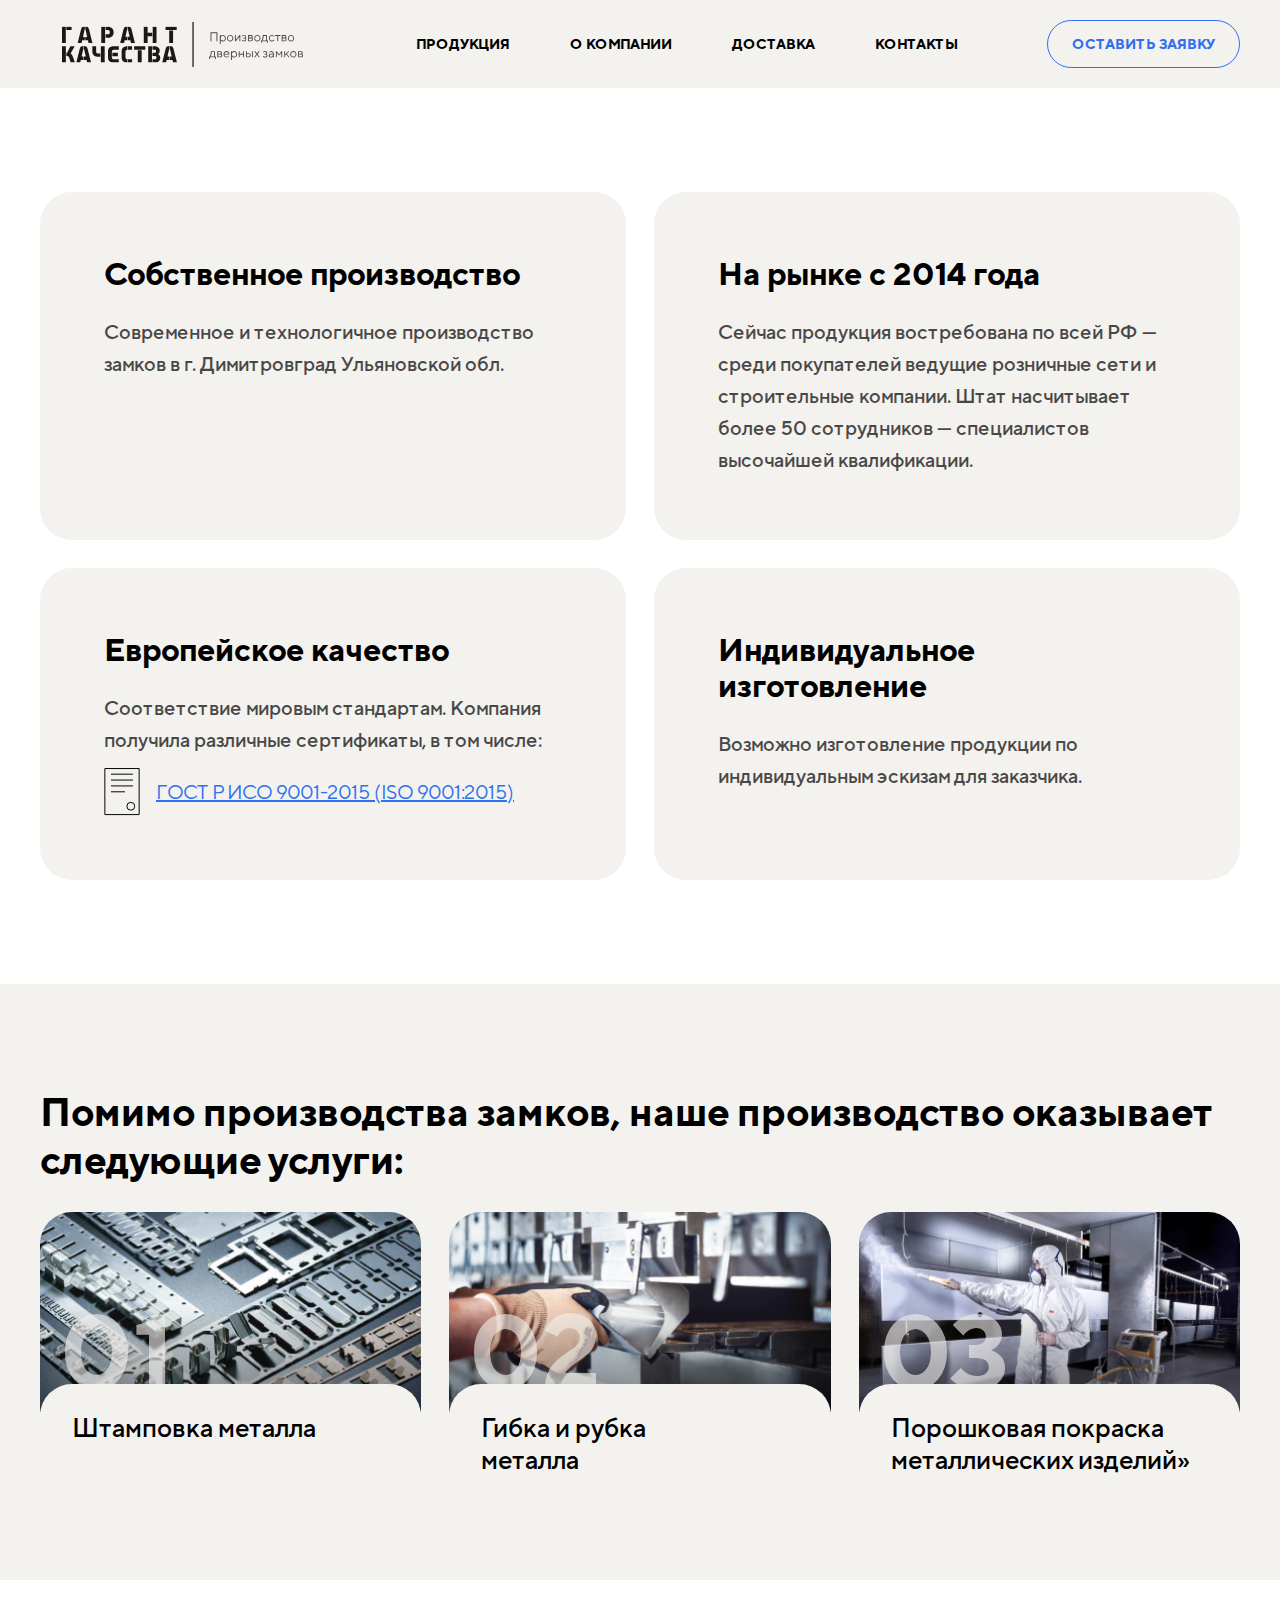
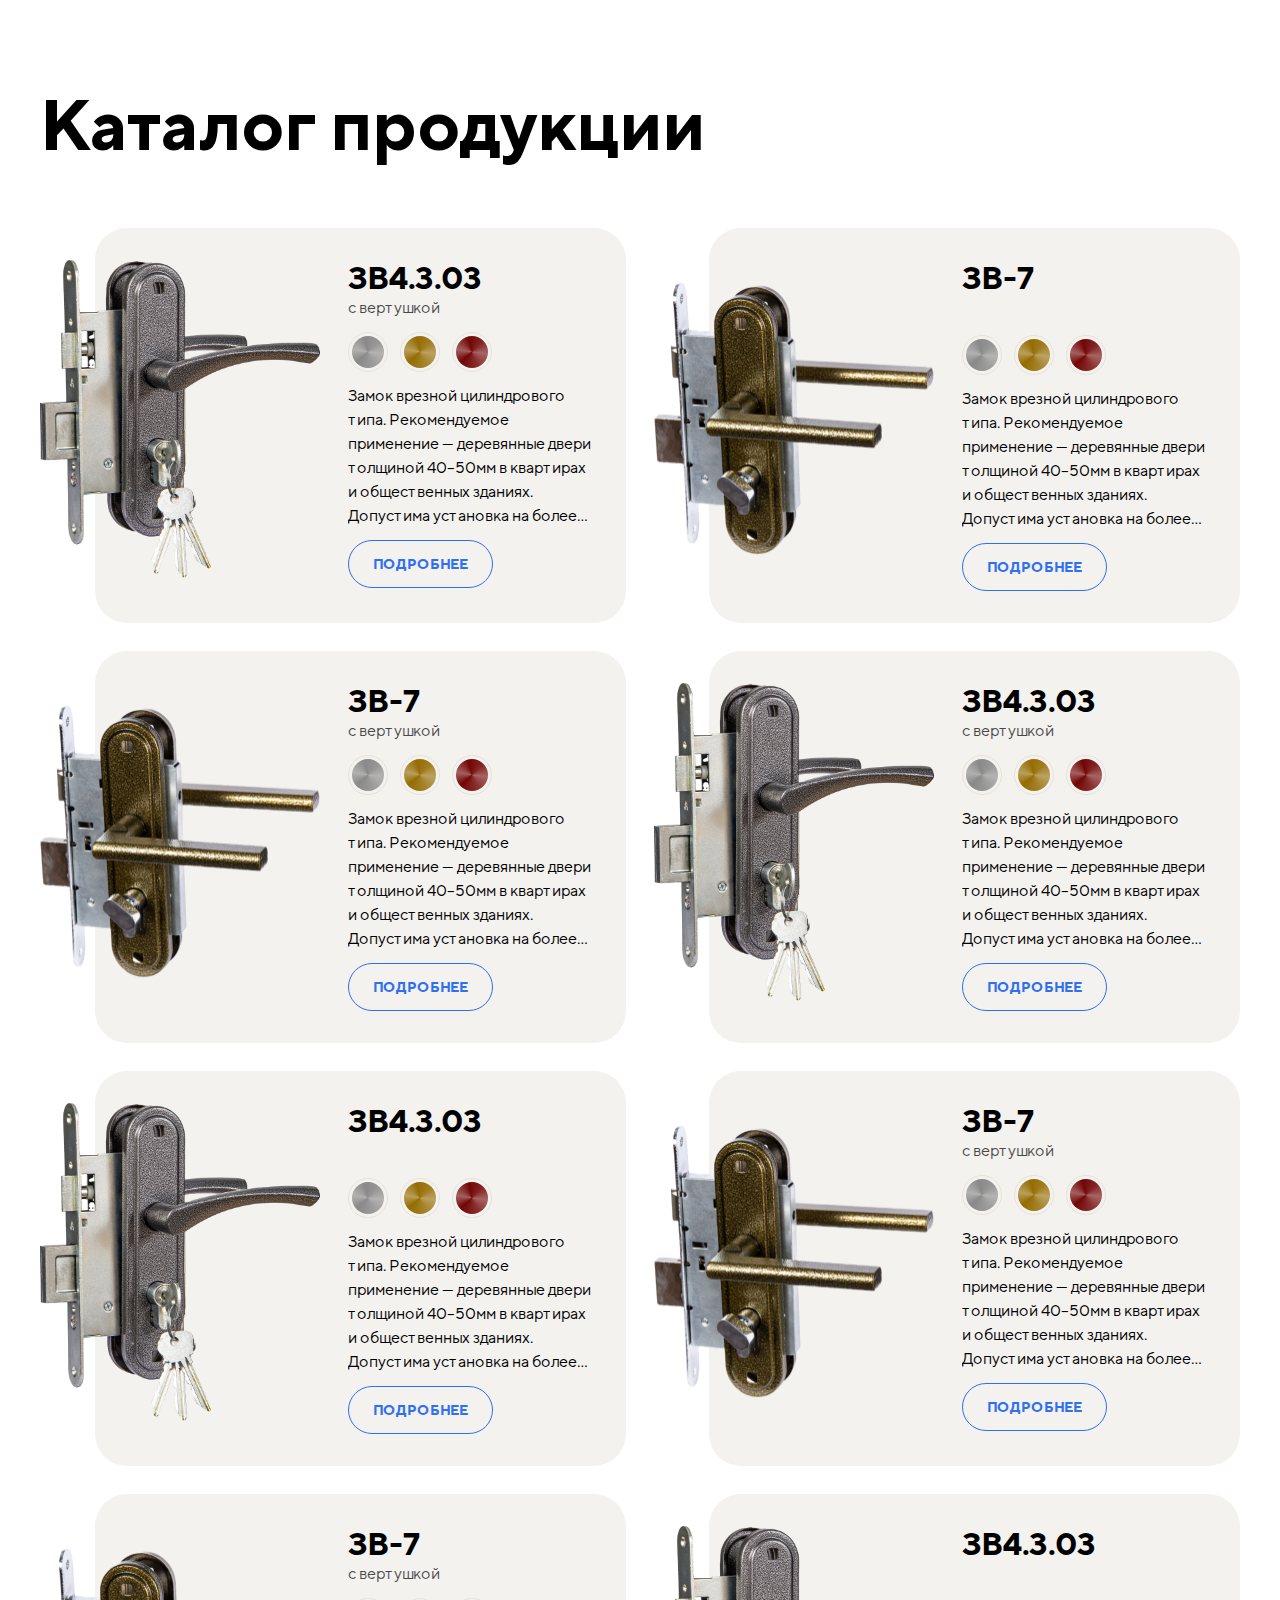
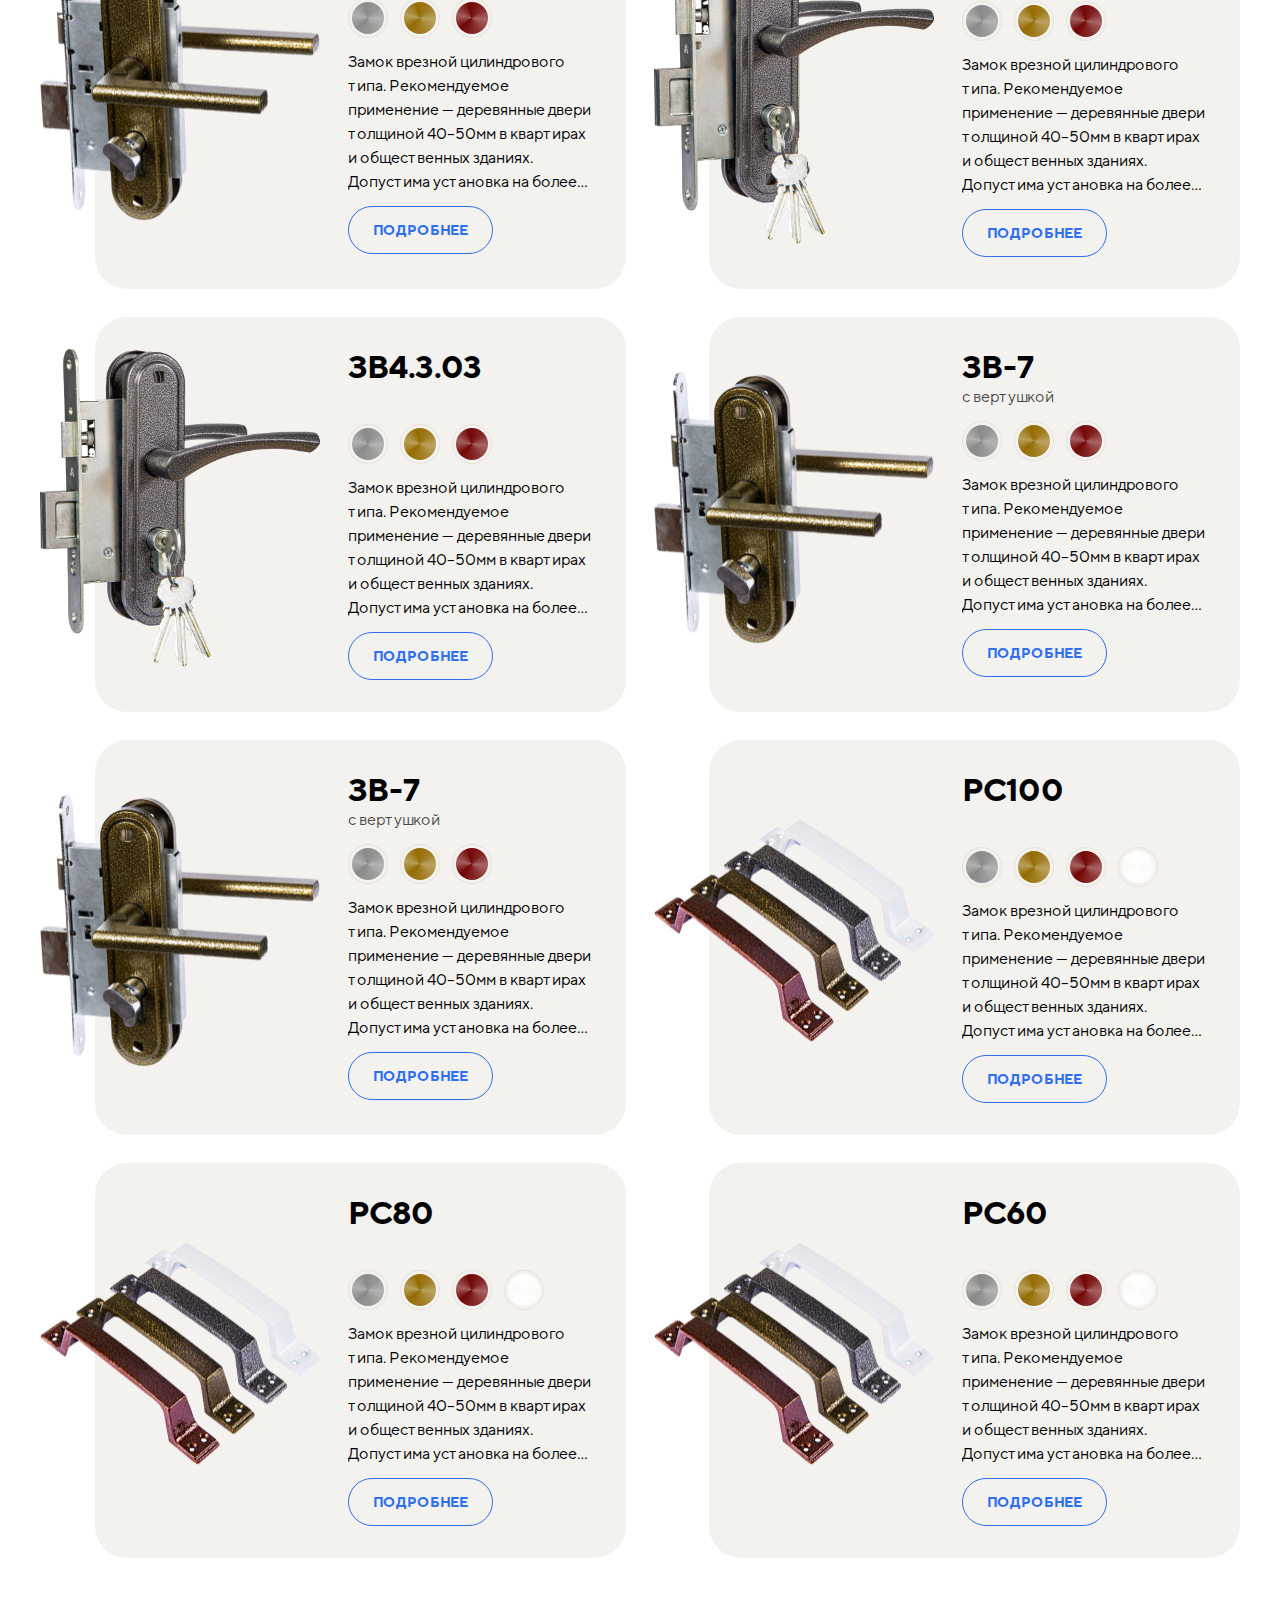
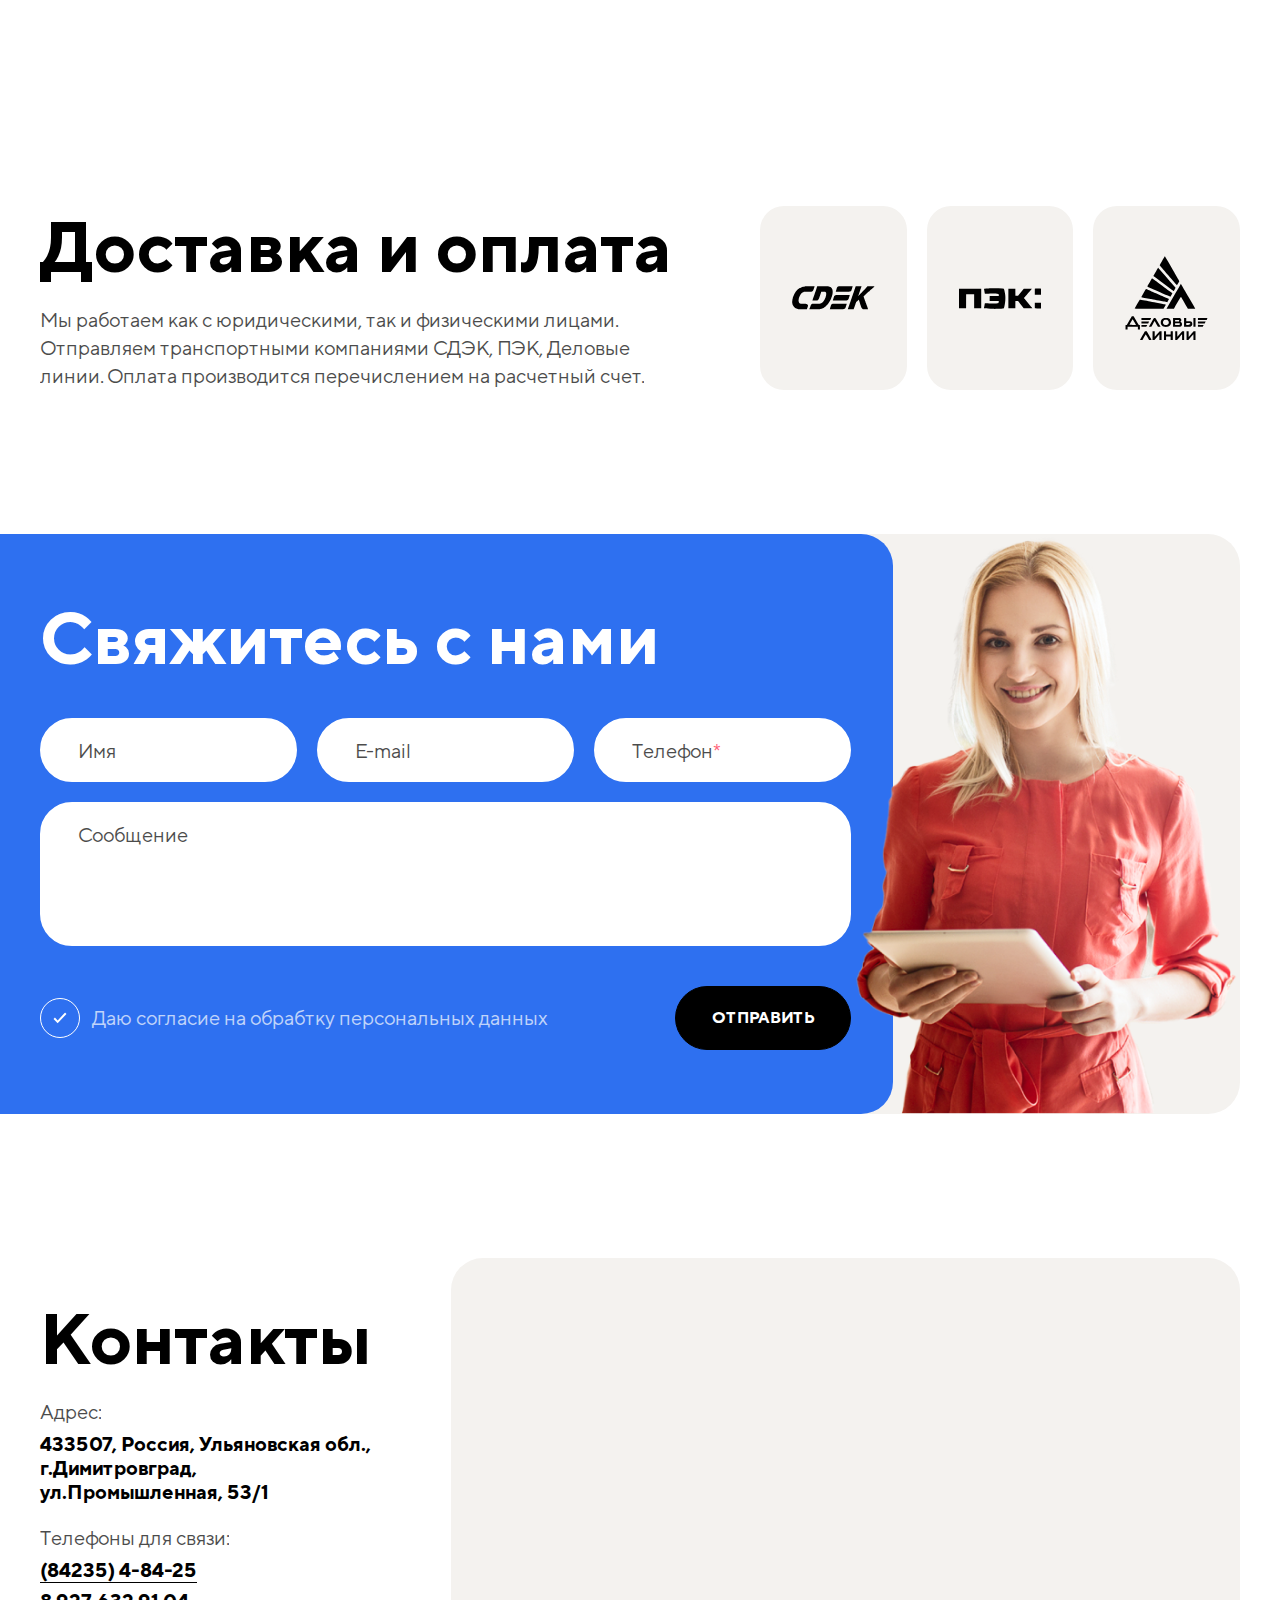
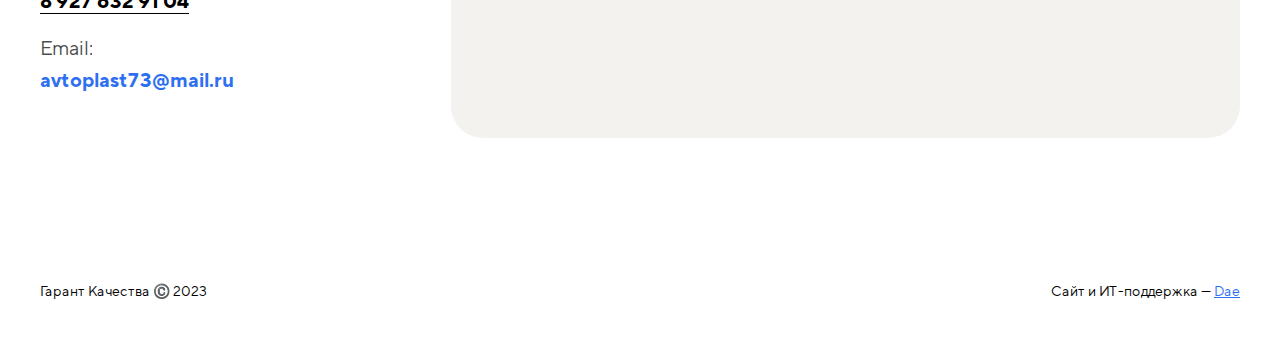
==== index.html @ 22ccb66d "fix: Improvements" ====
<!DOCTYPE html>
<html lang="ru">

<head>
	<meta charset="UTF-8">
	<meta http-equiv="X-UA-Compatible" content="IE=edge">
	<meta name="viewport" content="width=device-width, initial-scale=1.0">
	<title>ГАРАНТ КАЧЕСТВА</title>
	<meta property="og:title" content="ГАРАНТ КАЧЕСТВА">
	<meta property="og:description" content="Описание">
	<meta property="og:url" content="/">
	<meta property="og:site_name" content="ГАРАНТ КАЧЕСТВА">
	<!-- styles -->
	<link rel="stylesheet" href="css/vendor.min.css">
	<link rel="stylesheet" href="css/app.min.css">
</head>

<body>
	<!-- wrapper -->
	<div class="wrapper">
		<!-- header -->
		<header class="header" id="header">
			<div class="container">
				<div class="header__wrapper">
					<a href="index.html" class="header__logotype">
						<img src="img/logotype.svg" width="301" height="56px" alt="ГАРАНТ КАЧЕСТВА">
					</a>
					<nav class="nav header__nav">
						<ul class="nav__list">
							<li class="nav__item">
								<a href="#catalog" class="nav__link">Продукция</a>
							</li>
							<li class="nav__item">
								<a href="#services" class="nav__link">О компании</a>
							</li>
							<li class="nav__item">
								<a href="#delivery" class="nav__link">Доставка</a>
							</li>
							<li class="nav__item">
								<a href="#contacts" class="nav__link">Контакты</a>
							</li>
						</ul>
					</nav>
					<a href="#" class="header__btn btn btn--sm btn--border modal-btn" data-id="modal-feedback">оставить заявку</a>
					<button class="hamburger" id="hamburger-toggle" aria-label="Меню">
						<span class="hamburger__inner"></span>
						<span class="hamburger__inner"></span>
						<span class="hamburger__inner"></span>
					</button>
				</div>
			</div>
		</header>
		<!-- end of header -->
		<!-- content -->
		<div class="wrapper__content">
			<!-- main -->
			<section class="main" id="main">
				<div class="container"></div>
			</section>
			<!-- end of main -->
			<!-- advantages -->
			<section class="advantages" id="advantages">
				<div class="container">
					<div class="advantages__wrapper">
						<article class="advantages__item">
							<h3 class="advantages__title">Собственное производство</h3>
							<p class="advantages__description">Современное и технологичное производство замков в г. Димитровград Ульяновской обл.</p>
							<picture class="advantages__bg">
								<img src="img/advantages-01.jpg" alt="Image">
							</picture>
						</article>
						<article class="advantages__item">
							<h3 class="advantages__title">На рынке с 2014 года</h3>
							<p class="advantages__description">
								Сейчас продукция востребована по всей РФ — среди
								покупателей ведущие розничные сети и строительные компании. Штат
								насчитывает более 50 сотрудников — специалистов высочайшей квалификации.
							</p>
							<picture class="advantages__bg">
								<img src="img/advantages-02.jpg" alt="Image">
							</picture>
						</article>
						<article class="advantages__item">
							<h3 class="advantages__title">Европейское качество</h3>
							<p class="advantages__description">Соответствие мировым стандартам. Компания получила различные сертификаты, в том числе:</p>
							<a href="#" class="advantages__link">
								<svg>
									<use xlink:href="img/sprite.svg#icon-document"></use>
								</svg>
								<span>ГОСТ Р ИСО 9001-2015 (ISO 9001:2015) </span>
							</a>
							<picture class="advantages__bg">
								<img src="img/advantages-03.jpg" alt="Image">
							</picture>
						</article>
						<article class="advantages__item">
							<h3 class="advantages__title">Индивидуальное изготовление</h3>
							<p class="advantages__description">Возможно изготовление продукции по индивидуальным эскизам для заказчика.</p>
							<picture class="advantages__bg">
								<img src="img/advantages-04.jpg" alt="Image">
							</picture>
						</article>
					</div>
				</div>
			</section>
			<!-- end of advantages -->
			<!-- services -->
			<section class="services" id="services">
				<div class="container">
					<div class="services__wrapper">
						<h2 class="services__heading">Помимо производства замков, наше производство оказывает следующие услуги:</h2>
						<div class="services__items">
							<article class="services__item">
								<picture class="services__img">
									<img src="img/services-01.jpg" alt="Image">
								</picture>
								<div class="services__body">
									<h3 class="services__title">Штамповка металла</h3>
								</div>
							</article>
							<article class="services__item">
								<picture class="services__img">
									<img src="img/services-02.jpg" alt="Image">
								</picture>
								<div class="services__body">
									<h3 class="services__title">Гибка и рубка <br>металла</h3>
								</div>
							</article>
							<article class="services__item">
								<picture class="services__img">
									<img src="img/services-03.jpg" alt="Image">
								</picture>
								<div class="services__body">
									<h3 class="services__title">Порошковая покраска металлических изделий»</h3>
								</div>
							</article>
						</div>
					</div>
				</div>
			</section>
			<!-- end of services -->
			<!-- catalog -->
			<section class="catalog" id="catalog">
				<div class="container">
					<h2 class="catalog__heading">Каталог продукции</h2>
					<div class="catalog__wrapper">
						<article class="catalog-card catalog__item">
							<picture class="catalog-card__img">
								<img src="img/catalog-01.png" alt="Image">
							</picture>
							<div class="catalog-card__body">
								<h3 class="catalog-card__title">ЗВ4.3.03</h3>
								<span class="catalog-card__help">с вертушкой</span>
								<div class="catalog-card__colors">
									<label for="color-checkbox-01" class="color-checkbox catalog-card__color">
										<input type="radio" id="color-checkbox-01" class="color-checkbox__input" name="color-checkbox-0" checked>
										<span class="color-checkbox__icon" style="--color: conic-gradient(from 229deg at 50% 50%, #898989 0deg, rgba(137, 137, 137, 0.62) 51.68213903903961deg, #898989 117.13097333908081deg, rgba(137, 137, 137, 0.87) 175.67078590393066deg, rgba(137, 137, 137, 0.60) 226.29756689071655deg, rgba(137, 137, 137, 0.83) 287.90621280670166deg, #898989 360deg);"></span>
									</label>
									<label for="color-checkbox-02" class="color-checkbox catalog-card__color">
										<input type="radio" id="color-checkbox-02" class="color-checkbox__input" name="color-checkbox-0">
										<span class="color-checkbox__icon" style="--color: conic-gradient(from 229deg at 50% 50%, #956C02 0deg, rgba(149, 108, 2, 0.62) 51.68213903903961deg, #956C02 117.13097333908081deg, rgba(149, 108, 2, 0.87) 175.67078590393066deg, rgba(149, 108, 2, 0.60) 226.29756689071655deg, rgba(149, 108, 2, 0.83) 287.90621280670166deg, #956C02 360deg);"></span>
									</label>
									<label for="color-checkbox-03" class="color-checkbox catalog-card__color">
										<input type="radio" id="color-checkbox-03" class="color-checkbox__input" name="color-checkbox-0">
										<span class="color-checkbox__icon" style="--color: conic-gradient(from 229deg at 50% 50%, #720606 0deg, rgba(114, 6, 6, 0.62) 51.68213903903961deg, #720606 117.13097333908081deg, rgba(114, 6, 6, 0.87) 175.67078590393066deg, rgba(114, 6, 6, 0.60) 226.29756689071655deg, rgba(114, 6, 6, 0.83) 287.90621280670166deg, #720606 360deg);"></span>
									</label>
								</div>
								<p class="catalog-card__description">Замок врезной цилиндрового типа. Рекомендуемое применение — деревянные двери толщиной 40–50мм в квартирах и общественных зданиях. Допустима установка на более толстое полотно при условии смены цилиндрового механизма. Защелка универсальная. Врезная часть имеет антикоррозийное покрытие. Ручки покрыты термокраской, обеспечивающей защиту от влажности, солнца, других погодных факторов и предотвращающей выцветание.</p>
								<a href="#" class="catalog-card__btn btn btn--sm btn--border catalog-modal-btn" data-id="catalog-modal">Подробнее</a>
							</div>
						</article>
						<article class="catalog-card catalog__item">
							<picture class="catalog-card__img">
								<img src="img/catalog-02.png" alt="Image">
							</picture>
							<div class="catalog-card__body">
								<h3 class="catalog-card__title">ЗВ-7</h3>
								<div class="catalog-card__colors">
									<label for="color-checkbox-01" class="color-checkbox catalog-card__color">
										<input type="radio" id="color-checkbox-01" class="color-checkbox__input" name="color-checkbox-0" checked>
										<span class="color-checkbox__icon" style="--color: conic-gradient(from 229deg at 50% 50%, #898989 0deg, rgba(137, 137, 137, 0.62) 51.68213903903961deg, #898989 117.13097333908081deg, rgba(137, 137, 137, 0.87) 175.67078590393066deg, rgba(137, 137, 137, 0.60) 226.29756689071655deg, rgba(137, 137, 137, 0.83) 287.90621280670166deg, #898989 360deg);"></span>
									</label>
									<label for="color-checkbox-02" class="color-checkbox catalog-card__color">
										<input type="radio" id="color-checkbox-02" class="color-checkbox__input" name="color-checkbox-0">
										<span class="color-checkbox__icon" style="--color: conic-gradient(from 229deg at 50% 50%, #956C02 0deg, rgba(149, 108, 2, 0.62) 51.68213903903961deg, #956C02 117.13097333908081deg, rgba(149, 108, 2, 0.87) 175.67078590393066deg, rgba(149, 108, 2, 0.60) 226.29756689071655deg, rgba(149, 108, 2, 0.83) 287.90621280670166deg, #956C02 360deg);"></span>
									</label>
									<label for="color-checkbox-03" class="color-checkbox catalog-card__color">
										<input type="radio" id="color-checkbox-03" class="color-checkbox__input" name="color-checkbox-0">
										<span class="color-checkbox__icon" style="--color: conic-gradient(from 229deg at 50% 50%, #720606 0deg, rgba(114, 6, 6, 0.62) 51.68213903903961deg, #720606 117.13097333908081deg, rgba(114, 6, 6, 0.87) 175.67078590393066deg, rgba(114, 6, 6, 0.60) 226.29756689071655deg, rgba(114, 6, 6, 0.83) 287.90621280670166deg, #720606 360deg);"></span>
									</label>
								</div>
								<p class="catalog-card__description">Замок врезной цилиндрового типа. Рекомендуемое применение — деревянные двери толщиной 40–50мм в квартирах и общественных зданиях. Допустима установка на более толстое полотно при условии смены цилиндрового механизма. Защелка универсальная. Врезная часть имеет антикоррозийное покрытие. Ручки покрыты термокраской, обеспечивающей защиту от влажности, солнца, других погодных факторов и предотвращающей выцветание.</p>
								<a href="#" class="catalog-card__btn btn btn--sm btn--border catalog-modal-btn" data-id="catalog-modal">Подробнее</a>
							</div>
						</article>
						<article class="catalog-card catalog__item">
							<picture class="catalog-card__img">
								<img src="img/catalog-02.png" alt="Image">
							</picture>
							<div class="catalog-card__body">
								<h3 class="catalog-card__title">ЗВ-7</h3>
								<span class="catalog-card__help">с вертушкой</span>
								<div class="catalog-card__colors">
									<label for="color-checkbox-01" class="color-checkbox catalog-card__color">
										<input type="radio" id="color-checkbox-01" class="color-checkbox__input" name="color-checkbox-0" checked>
										<span class="color-checkbox__icon" style="--color: conic-gradient(from 229deg at 50% 50%, #898989 0deg, rgba(137, 137, 137, 0.62) 51.68213903903961deg, #898989 117.13097333908081deg, rgba(137, 137, 137, 0.87) 175.67078590393066deg, rgba(137, 137, 137, 0.60) 226.29756689071655deg, rgba(137, 137, 137, 0.83) 287.90621280670166deg, #898989 360deg);"></span>
									</label>
									<label for="color-checkbox-02" class="color-checkbox catalog-card__color">
										<input type="radio" id="color-checkbox-02" class="color-checkbox__input" name="color-checkbox-0">
										<span class="color-checkbox__icon" style="--color: conic-gradient(from 229deg at 50% 50%, #956C02 0deg, rgba(149, 108, 2, 0.62) 51.68213903903961deg, #956C02 117.13097333908081deg, rgba(149, 108, 2, 0.87) 175.67078590393066deg, rgba(149, 108, 2, 0.60) 226.29756689071655deg, rgba(149, 108, 2, 0.83) 287.90621280670166deg, #956C02 360deg);"></span>
									</label>
									<label for="color-checkbox-03" class="color-checkbox catalog-card__color">
										<input type="radio" id="color-checkbox-03" class="color-checkbox__input" name="color-checkbox-0">
										<span class="color-checkbox__icon" style="--color: conic-gradient(from 229deg at 50% 50%, #720606 0deg, rgba(114, 6, 6, 0.62) 51.68213903903961deg, #720606 117.13097333908081deg, rgba(114, 6, 6, 0.87) 175.67078590393066deg, rgba(114, 6, 6, 0.60) 226.29756689071655deg, rgba(114, 6, 6, 0.83) 287.90621280670166deg, #720606 360deg);"></span>
									</label>
								</div>
								<p class="catalog-card__description">Замок врезной цилиндрового типа. Рекомендуемое применение — деревянные двери толщиной 40–50мм в квартирах и общественных зданиях. Допустима установка на более толстое полотно при условии смены цилиндрового механизма. Защелка универсальная. Врезная часть имеет антикоррозийное покрытие. Ручки покрыты термокраской, обеспечивающей защиту от влажности, солнца, других погодных факторов и предотвращающей выцветание.</p>
								<a href="#" class="catalog-card__btn btn btn--sm btn--border">Подробнее</a>
							</div>
						</article>
						<article class="catalog-card catalog__item">
							<picture class="catalog-card__img">
								<img src="img/catalog-01.png" alt="Image">
							</picture>
							<div class="catalog-card__body">
								<h3 class="catalog-card__title">ЗВ4.3.03</h3>
								<span class="catalog-card__help">с вертушкой</span>
								<div class="catalog-card__colors">
									<label for="color-checkbox-01" class="color-checkbox catalog-card__color">
										<input type="radio" id="color-checkbox-01" class="color-checkbox__input" name="color-checkbox-0" checked>
										<span class="color-checkbox__icon" style="--color: conic-gradient(from 229deg at 50% 50%, #898989 0deg, rgba(137, 137, 137, 0.62) 51.68213903903961deg, #898989 117.13097333908081deg, rgba(137, 137, 137, 0.87) 175.67078590393066deg, rgba(137, 137, 137, 0.60) 226.29756689071655deg, rgba(137, 137, 137, 0.83) 287.90621280670166deg, #898989 360deg);"></span>
									</label>
									<label for="color-checkbox-02" class="color-checkbox catalog-card__color">
										<input type="radio" id="color-checkbox-02" class="color-checkbox__input" name="color-checkbox-0">
										<span class="color-checkbox__icon" style="--color: conic-gradient(from 229deg at 50% 50%, #956C02 0deg, rgba(149, 108, 2, 0.62) 51.68213903903961deg, #956C02 117.13097333908081deg, rgba(149, 108, 2, 0.87) 175.67078590393066deg, rgba(149, 108, 2, 0.60) 226.29756689071655deg, rgba(149, 108, 2, 0.83) 287.90621280670166deg, #956C02 360deg);"></span>
									</label>
									<label for="color-checkbox-03" class="color-checkbox catalog-card__color">
										<input type="radio" id="color-checkbox-03" class="color-checkbox__input" name="color-checkbox-0">
										<span class="color-checkbox__icon" style="--color: conic-gradient(from 229deg at 50% 50%, #720606 0deg, rgba(114, 6, 6, 0.62) 51.68213903903961deg, #720606 117.13097333908081deg, rgba(114, 6, 6, 0.87) 175.67078590393066deg, rgba(114, 6, 6, 0.60) 226.29756689071655deg, rgba(114, 6, 6, 0.83) 287.90621280670166deg, #720606 360deg);"></span>
									</label>
								</div>
								<p class="catalog-card__description">Замок врезной цилиндрового типа. Рекомендуемое применение — деревянные двери толщиной 40–50мм в квартирах и общественных зданиях. Допустима установка на более толстое полотно при условии смены цилиндрового механизма. Защелка универсальная. Врезная часть имеет антикоррозийное покрытие. Ручки покрыты термокраской, обеспечивающей защиту от влажности, солнца, других погодных факторов и предотвращающей выцветание.</p>
								<a href="#" class="catalog-card__btn btn btn--sm btn--border">Подробнее</a>
							</div>
						</article>
						<article class="catalog-card catalog__item">
							<picture class="catalog-card__img">
								<img src="img/catalog-01.png" alt="Image">
							</picture>
							<div class="catalog-card__body">
								<h3 class="catalog-card__title">ЗВ4.3.03</h3>
								<div class="catalog-card__colors">
									<label for="color-checkbox-01" class="color-checkbox catalog-card__color">
										<input type="radio" id="color-checkbox-01" class="color-checkbox__input" name="color-checkbox-0" checked>
										<span class="color-checkbox__icon" style="--color: conic-gradient(from 229deg at 50% 50%, #898989 0deg, rgba(137, 137, 137, 0.62) 51.68213903903961deg, #898989 117.13097333908081deg, rgba(137, 137, 137, 0.87) 175.67078590393066deg, rgba(137, 137, 137, 0.60) 226.29756689071655deg, rgba(137, 137, 137, 0.83) 287.90621280670166deg, #898989 360deg);"></span>
									</label>
									<label for="color-checkbox-02" class="color-checkbox catalog-card__color">
										<input type="radio" id="color-checkbox-02" class="color-checkbox__input" name="color-checkbox-0">
										<span class="color-checkbox__icon" style="--color: conic-gradient(from 229deg at 50% 50%, #956C02 0deg, rgba(149, 108, 2, 0.62) 51.68213903903961deg, #956C02 117.13097333908081deg, rgba(149, 108, 2, 0.87) 175.67078590393066deg, rgba(149, 108, 2, 0.60) 226.29756689071655deg, rgba(149, 108, 2, 0.83) 287.90621280670166deg, #956C02 360deg);"></span>
									</label>
									<label for="color-checkbox-03" class="color-checkbox catalog-card__color">
										<input type="radio" id="color-checkbox-03" class="color-checkbox__input" name="color-checkbox-0">
										<span class="color-checkbox__icon" style="--color: conic-gradient(from 229deg at 50% 50%, #720606 0deg, rgba(114, 6, 6, 0.62) 51.68213903903961deg, #720606 117.13097333908081deg, rgba(114, 6, 6, 0.87) 175.67078590393066deg, rgba(114, 6, 6, 0.60) 226.29756689071655deg, rgba(114, 6, 6, 0.83) 287.90621280670166deg, #720606 360deg);"></span>
									</label>
								</div>
								<p class="catalog-card__description">Замок врезной цилиндрового типа. Рекомендуемое применение — деревянные двери толщиной 40–50мм в квартирах и общественных зданиях. Допустима установка на более толстое полотно при условии смены цилиндрового механизма. Защелка универсальная. Врезная часть имеет антикоррозийное покрытие. Ручки покрыты термокраской, обеспечивающей защиту от влажности, солнца, других погодных факторов и предотвращающей выцветание.</p>
								<a href="#" class="catalog-card__btn btn btn--sm btn--border">Подробнее</a>
							</div>
						</article>
						<article class="catalog-card catalog__item">
							<picture class="catalog-card__img">
								<img src="img/catalog-02.png" alt="Image">
							</picture>
							<div class="catalog-card__body">
								<h3 class="catalog-card__title">ЗВ-7</h3>
								<span class="catalog-card__help">с вертушкой</span>
								<div class="catalog-card__colors">
									<label for="color-checkbox-01" class="color-checkbox catalog-card__color">
										<input type="radio" id="color-checkbox-01" class="color-checkbox__input" name="color-checkbox-0" checked>
										<span class="color-checkbox__icon" style="--color: conic-gradient(from 229deg at 50% 50%, #898989 0deg, rgba(137, 137, 137, 0.62) 51.68213903903961deg, #898989 117.13097333908081deg, rgba(137, 137, 137, 0.87) 175.67078590393066deg, rgba(137, 137, 137, 0.60) 226.29756689071655deg, rgba(137, 137, 137, 0.83) 287.90621280670166deg, #898989 360deg);"></span>
									</label>
									<label for="color-checkbox-02" class="color-checkbox catalog-card__color">
										<input type="radio" id="color-checkbox-02" class="color-checkbox__input" name="color-checkbox-0">
										<span class="color-checkbox__icon" style="--color: conic-gradient(from 229deg at 50% 50%, #956C02 0deg, rgba(149, 108, 2, 0.62) 51.68213903903961deg, #956C02 117.13097333908081deg, rgba(149, 108, 2, 0.87) 175.67078590393066deg, rgba(149, 108, 2, 0.60) 226.29756689071655deg, rgba(149, 108, 2, 0.83) 287.90621280670166deg, #956C02 360deg);"></span>
									</label>
									<label for="color-checkbox-03" class="color-checkbox catalog-card__color">
										<input type="radio" id="color-checkbox-03" class="color-checkbox__input" name="color-checkbox-0">
										<span class="color-checkbox__icon" style="--color: conic-gradient(from 229deg at 50% 50%, #720606 0deg, rgba(114, 6, 6, 0.62) 51.68213903903961deg, #720606 117.13097333908081deg, rgba(114, 6, 6, 0.87) 175.67078590393066deg, rgba(114, 6, 6, 0.60) 226.29756689071655deg, rgba(114, 6, 6, 0.83) 287.90621280670166deg, #720606 360deg);"></span>
									</label>
								</div>
								<p class="catalog-card__description">Замок врезной цилиндрового типа. Рекомендуемое применение — деревянные двери толщиной 40–50мм в квартирах и общественных зданиях. Допустима установка на более толстое полотно при условии смены цилиндрового механизма. Защелка универсальная. Врезная часть имеет антикоррозийное покрытие. Ручки покрыты термокраской, обеспечивающей защиту от влажности, солнца, других погодных факторов и предотвращающей выцветание.</p>
								<a href="#" class="catalog-card__btn btn btn--sm btn--border">Подробнее</a>
							</div>
						</article>
						<article class="catalog-card catalog__item">
							<picture class="catalog-card__img">
								<img src="img/catalog-02.png" alt="Image">
							</picture>
							<div class="catalog-card__body">
								<h3 class="catalog-card__title">ЗВ-7</h3>
								<span class="catalog-card__help">с вертушкой</span>
								<div class="catalog-card__colors">
									<label for="color-checkbox-01" class="color-checkbox catalog-card__color">
										<input type="radio" id="color-checkbox-01" class="color-checkbox__input" name="color-checkbox-0" checked>
										<span class="color-checkbox__icon" style="--color: conic-gradient(from 229deg at 50% 50%, #898989 0deg, rgba(137, 137, 137, 0.62) 51.68213903903961deg, #898989 117.13097333908081deg, rgba(137, 137, 137, 0.87) 175.67078590393066deg, rgba(137, 137, 137, 0.60) 226.29756689071655deg, rgba(137, 137, 137, 0.83) 287.90621280670166deg, #898989 360deg);"></span>
									</label>
									<label for="color-checkbox-02" class="color-checkbox catalog-card__color">
										<input type="radio" id="color-checkbox-02" class="color-checkbox__input" name="color-checkbox-0">
										<span class="color-checkbox__icon" style="--color: conic-gradient(from 229deg at 50% 50%, #956C02 0deg, rgba(149, 108, 2, 0.62) 51.68213903903961deg, #956C02 117.13097333908081deg, rgba(149, 108, 2, 0.87) 175.67078590393066deg, rgba(149, 108, 2, 0.60) 226.29756689071655deg, rgba(149, 108, 2, 0.83) 287.90621280670166deg, #956C02 360deg);"></span>
									</label>
									<label for="color-checkbox-03" class="color-checkbox catalog-card__color">
										<input type="radio" id="color-checkbox-03" class="color-checkbox__input" name="color-checkbox-0">
										<span class="color-checkbox__icon" style="--color: conic-gradient(from 229deg at 50% 50%, #720606 0deg, rgba(114, 6, 6, 0.62) 51.68213903903961deg, #720606 117.13097333908081deg, rgba(114, 6, 6, 0.87) 175.67078590393066deg, rgba(114, 6, 6, 0.60) 226.29756689071655deg, rgba(114, 6, 6, 0.83) 287.90621280670166deg, #720606 360deg);"></span>
									</label>
								</div>
								<p class="catalog-card__description">Замок врезной цилиндрового типа. Рекомендуемое применение — деревянные двери толщиной 40–50мм в квартирах и общественных зданиях. Допустима установка на более толстое полотно при условии смены цилиндрового механизма. Защелка универсальная. Врезная часть имеет антикоррозийное покрытие. Ручки покрыты термокраской, обеспечивающей защиту от влажности, солнца, других погодных факторов и предотвращающей выцветание.</p>
								<a href="#" class="catalog-card__btn btn btn--sm btn--border">Подробнее</a>
							</div>
						</article>
						<article class="catalog-card catalog__item">
							<picture class="catalog-card__img">
								<img src="img/catalog-01.png" alt="Image">
							</picture>
							<div class="catalog-card__body">
								<h3 class="catalog-card__title">ЗВ4.3.03</h3>
								<div class="catalog-card__colors">
									<label for="color-checkbox-01" class="color-checkbox catalog-card__color">
										<input type="radio" id="color-checkbox-01" class="color-checkbox__input" name="color-checkbox-0" checked>
										<span class="color-checkbox__icon" style="--color: conic-gradient(from 229deg at 50% 50%, #898989 0deg, rgba(137, 137, 137, 0.62) 51.68213903903961deg, #898989 117.13097333908081deg, rgba(137, 137, 137, 0.87) 175.67078590393066deg, rgba(137, 137, 137, 0.60) 226.29756689071655deg, rgba(137, 137, 137, 0.83) 287.90621280670166deg, #898989 360deg);"></span>
									</label>
									<label for="color-checkbox-02" class="color-checkbox catalog-card__color">
										<input type="radio" id="color-checkbox-02" class="color-checkbox__input" name="color-checkbox-0">
										<span class="color-checkbox__icon" style="--color: conic-gradient(from 229deg at 50% 50%, #956C02 0deg, rgba(149, 108, 2, 0.62) 51.68213903903961deg, #956C02 117.13097333908081deg, rgba(149, 108, 2, 0.87) 175.67078590393066deg, rgba(149, 108, 2, 0.60) 226.29756689071655deg, rgba(149, 108, 2, 0.83) 287.90621280670166deg, #956C02 360deg);"></span>
									</label>
									<label for="color-checkbox-03" class="color-checkbox catalog-card__color">
										<input type="radio" id="color-checkbox-03" class="color-checkbox__input" name="color-checkbox-0">
										<span class="color-checkbox__icon" style="--color: conic-gradient(from 229deg at 50% 50%, #720606 0deg, rgba(114, 6, 6, 0.62) 51.68213903903961deg, #720606 117.13097333908081deg, rgba(114, 6, 6, 0.87) 175.67078590393066deg, rgba(114, 6, 6, 0.60) 226.29756689071655deg, rgba(114, 6, 6, 0.83) 287.90621280670166deg, #720606 360deg);"></span>
									</label>
								</div>
								<p class="catalog-card__description">Замок врезной цилиндрового типа. Рекомендуемое применение — деревянные двери толщиной 40–50мм в квартирах и общественных зданиях. Допустима установка на более толстое полотно при условии смены цилиндрового механизма. Защелка универсальная. Врезная часть имеет антикоррозийное покрытие. Ручки покрыты термокраской, обеспечивающей защиту от влажности, солнца, других погодных факторов и предотвращающей выцветание.</p>
								<a href="#" class="catalog-card__btn btn btn--sm btn--border">Подробнее</a>
							</div>
						</article>
						<article class="catalog-card catalog__item">
							<picture class="catalog-card__img">
								<img src="img/catalog-01.png" alt="Image">
							</picture>
							<div class="catalog-card__body">
								<h3 class="catalog-card__title">ЗВ4.3.03</h3>
								<div class="catalog-card__colors">
									<label for="color-checkbox-01" class="color-checkbox catalog-card__color">
										<input type="radio" id="color-checkbox-01" class="color-checkbox__input" name="color-checkbox-0" checked>
										<span class="color-checkbox__icon" style="--color: conic-gradient(from 229deg at 50% 50%, #898989 0deg, rgba(137, 137, 137, 0.62) 51.68213903903961deg, #898989 117.13097333908081deg, rgba(137, 137, 137, 0.87) 175.67078590393066deg, rgba(137, 137, 137, 0.60) 226.29756689071655deg, rgba(137, 137, 137, 0.83) 287.90621280670166deg, #898989 360deg);"></span>
									</label>
									<label for="color-checkbox-02" class="color-checkbox catalog-card__color">
										<input type="radio" id="color-checkbox-02" class="color-checkbox__input" name="color-checkbox-0">
										<span class="color-checkbox__icon" style="--color: conic-gradient(from 229deg at 50% 50%, #956C02 0deg, rgba(149, 108, 2, 0.62) 51.68213903903961deg, #956C02 117.13097333908081deg, rgba(149, 108, 2, 0.87) 175.67078590393066deg, rgba(149, 108, 2, 0.60) 226.29756689071655deg, rgba(149, 108, 2, 0.83) 287.90621280670166deg, #956C02 360deg);"></span>
									</label>
									<label for="color-checkbox-03" class="color-checkbox catalog-card__color">
										<input type="radio" id="color-checkbox-03" class="color-checkbox__input" name="color-checkbox-0">
										<span class="color-checkbox__icon" style="--color: conic-gradient(from 229deg at 50% 50%, #720606 0deg, rgba(114, 6, 6, 0.62) 51.68213903903961deg, #720606 117.13097333908081deg, rgba(114, 6, 6, 0.87) 175.67078590393066deg, rgba(114, 6, 6, 0.60) 226.29756689071655deg, rgba(114, 6, 6, 0.83) 287.90621280670166deg, #720606 360deg);"></span>
									</label>
								</div>
								<p class="catalog-card__description">Замок врезной цилиндрового типа. Рекомендуемое применение — деревянные двери толщиной 40–50мм в квартирах и общественных зданиях. Допустима установка на более толстое полотно при условии смены цилиндрового механизма. Защелка универсальная. Врезная часть имеет антикоррозийное покрытие. Ручки покрыты термокраской, обеспечивающей защиту от влажности, солнца, других погодных факторов и предотвращающей выцветание.</p>
								<a href="#" class="catalog-card__btn btn btn--sm btn--border">Подробнее</a>
							</div>
						</article>
						<article class="catalog-card catalog__item">
							<picture class="catalog-card__img">
								<img src="img/catalog-02.png" alt="Image">
							</picture>
							<div class="catalog-card__body">
								<h3 class="catalog-card__title">ЗВ-7</h3>
								<span class="catalog-card__help">с вертушкой</span>
								<div class="catalog-card__colors">
									<label for="color-checkbox-01" class="color-checkbox catalog-card__color">
										<input type="radio" id="color-checkbox-01" class="color-checkbox__input" name="color-checkbox-0" checked>
										<span class="color-checkbox__icon" style="--color: conic-gradient(from 229deg at 50% 50%, #898989 0deg, rgba(137, 137, 137, 0.62) 51.68213903903961deg, #898989 117.13097333908081deg, rgba(137, 137, 137, 0.87) 175.67078590393066deg, rgba(137, 137, 137, 0.60) 226.29756689071655deg, rgba(137, 137, 137, 0.83) 287.90621280670166deg, #898989 360deg);"></span>
									</label>
									<label for="color-checkbox-02" class="color-checkbox catalog-card__color">
										<input type="radio" id="color-checkbox-02" class="color-checkbox__input" name="color-checkbox-0">
										<span class="color-checkbox__icon" style="--color: conic-gradient(from 229deg at 50% 50%, #956C02 0deg, rgba(149, 108, 2, 0.62) 51.68213903903961deg, #956C02 117.13097333908081deg, rgba(149, 108, 2, 0.87) 175.67078590393066deg, rgba(149, 108, 2, 0.60) 226.29756689071655deg, rgba(149, 108, 2, 0.83) 287.90621280670166deg, #956C02 360deg);"></span>
									</label>
									<label for="color-checkbox-03" class="color-checkbox catalog-card__color">
										<input type="radio" id="color-checkbox-03" class="color-checkbox__input" name="color-checkbox-0">
										<span class="color-checkbox__icon" style="--color: conic-gradient(from 229deg at 50% 50%, #720606 0deg, rgba(114, 6, 6, 0.62) 51.68213903903961deg, #720606 117.13097333908081deg, rgba(114, 6, 6, 0.87) 175.67078590393066deg, rgba(114, 6, 6, 0.60) 226.29756689071655deg, rgba(114, 6, 6, 0.83) 287.90621280670166deg, #720606 360deg);"></span>
									</label>
								</div>
								<p class="catalog-card__description">Замок врезной цилиндрового типа. Рекомендуемое применение — деревянные двери толщиной 40–50мм в квартирах и общественных зданиях. Допустима установка на более толстое полотно при условии смены цилиндрового механизма. Защелка универсальная. Врезная часть имеет антикоррозийное покрытие. Ручки покрыты термокраской, обеспечивающей защиту от влажности, солнца, других погодных факторов и предотвращающей выцветание.</p>
								<a href="#" class="catalog-card__btn btn btn--sm btn--border">Подробнее</a>
							</div>
						</article>
						<article class="catalog-card catalog__item">
							<picture class="catalog-card__img">
								<img src="img/catalog-02.png" alt="Image">
							</picture>
							<div class="catalog-card__body">
								<h3 class="catalog-card__title">ЗВ-7</h3>
								<span class="catalog-card__help">с вертушкой</span>
								<div class="catalog-card__colors">
									<label for="color-checkbox-01" class="color-checkbox catalog-card__color">
										<input type="radio" id="color-checkbox-01" class="color-checkbox__input" name="color-checkbox-0" checked>
										<span class="color-checkbox__icon" style="--color: conic-gradient(from 229deg at 50% 50%, #898989 0deg, rgba(137, 137, 137, 0.62) 51.68213903903961deg, #898989 117.13097333908081deg, rgba(137, 137, 137, 0.87) 175.67078590393066deg, rgba(137, 137, 137, 0.60) 226.29756689071655deg, rgba(137, 137, 137, 0.83) 287.90621280670166deg, #898989 360deg);"></span>
									</label>
									<label for="color-checkbox-02" class="color-checkbox catalog-card__color">
										<input type="radio" id="color-checkbox-02" class="color-checkbox__input" name="color-checkbox-0">
										<span class="color-checkbox__icon" style="--color: conic-gradient(from 229deg at 50% 50%, #956C02 0deg, rgba(149, 108, 2, 0.62) 51.68213903903961deg, #956C02 117.13097333908081deg, rgba(149, 108, 2, 0.87) 175.67078590393066deg, rgba(149, 108, 2, 0.60) 226.29756689071655deg, rgba(149, 108, 2, 0.83) 287.90621280670166deg, #956C02 360deg);"></span>
									</label>
									<label for="color-checkbox-03" class="color-checkbox catalog-card__color">
										<input type="radio" id="color-checkbox-03" class="color-checkbox__input" name="color-checkbox-0">
										<span class="color-checkbox__icon" style="--color: conic-gradient(from 229deg at 50% 50%, #720606 0deg, rgba(114, 6, 6, 0.62) 51.68213903903961deg, #720606 117.13097333908081deg, rgba(114, 6, 6, 0.87) 175.67078590393066deg, rgba(114, 6, 6, 0.60) 226.29756689071655deg, rgba(114, 6, 6, 0.83) 287.90621280670166deg, #720606 360deg);"></span>
									</label>
								</div>
								<p class="catalog-card__description">Замок врезной цилиндрового типа. Рекомендуемое применение — деревянные двери толщиной 40–50мм в квартирах и общественных зданиях. Допустима установка на более толстое полотно при условии смены цилиндрового механизма. Защелка универсальная. Врезная часть имеет антикоррозийное покрытие. Ручки покрыты термокраской, обеспечивающей защиту от влажности, солнца, других погодных факторов и предотвращающей выцветание.</p>
								<a href="#" class="catalog-card__btn btn btn--sm btn--border">Подробнее</a>
							</div>
						</article>
						<article class="catalog-card catalog__item">
							<picture class="catalog-card__img">
								<img src="img/catalog-03.png" alt="Image">
							</picture>
							<div class="catalog-card__body">
								<h3 class="catalog-card__title">PC100</h3>
								<div class="catalog-card__colors">
									<label for="color-checkbox-01" class="color-checkbox catalog-card__color">
										<input type="radio" id="color-checkbox-01" class="color-checkbox__input" name="color-checkbox-0" checked>
										<span class="color-checkbox__icon" style="--color: conic-gradient(from 229deg at 50% 50%, #898989 0deg, rgba(137, 137, 137, 0.62) 51.68213903903961deg, #898989 117.13097333908081deg, rgba(137, 137, 137, 0.87) 175.67078590393066deg, rgba(137, 137, 137, 0.60) 226.29756689071655deg, rgba(137, 137, 137, 0.83) 287.90621280670166deg, #898989 360deg);"></span>
									</label>
									<label for="color-checkbox-02" class="color-checkbox catalog-card__color">
										<input type="radio" id="color-checkbox-02" class="color-checkbox__input" name="color-checkbox-0">
										<span class="color-checkbox__icon" style="--color: conic-gradient(from 229deg at 50% 50%, #956C02 0deg, rgba(149, 108, 2, 0.62) 51.68213903903961deg, #956C02 117.13097333908081deg, rgba(149, 108, 2, 0.87) 175.67078590393066deg, rgba(149, 108, 2, 0.60) 226.29756689071655deg, rgba(149, 108, 2, 0.83) 287.90621280670166deg, #956C02 360deg);"></span>
									</label>
									<label for="color-checkbox-03" class="color-checkbox catalog-card__color">
										<input type="radio" id="color-checkbox-03" class="color-checkbox__input" name="color-checkbox-0">
										<span class="color-checkbox__icon" style="--color: conic-gradient(from 229deg at 50% 50%, #720606 0deg, rgba(114, 6, 6, 0.62) 51.68213903903961deg, #720606 117.13097333908081deg, rgba(114, 6, 6, 0.87) 175.67078590393066deg, rgba(114, 6, 6, 0.60) 226.29756689071655deg, rgba(114, 6, 6, 0.83) 287.90621280670166deg, #720606 360deg);"></span>
									</label>
									<label for="color-checkbox-04" class="color-checkbox catalog-card__color">
										<input type="radio" id="color-checkbox-04" class="color-checkbox__input" name="color-checkbox-0">
										<span class="color-checkbox__icon" style="--color: conic-gradient(from 229deg at 50% 50%, #FFF 0deg, rgba(255, 255, 255, 0.62) 51.68213903903961deg, #FFF 117.13097333908081deg, rgba(255, 255, 255, 0.87) 175.67078590393066deg, rgba(255, 255, 255, 0.60) 226.29756689071655deg, rgba(255, 255, 255, 0.83) 287.90621280670166deg, #FFF 360deg);"></span>
									</label>
								</div>
								<p class="catalog-card__description">Замок врезной цилиндрового типа. Рекомендуемое применение — деревянные двери толщиной 40–50мм в квартирах и общественных зданиях. Допустима установка на более толстое полотно при условии смены цилиндрового механизма. Защелка универсальная. Врезная часть имеет антикоррозийное покрытие. Ручки покрыты термокраской, обеспечивающей защиту от влажности, солнца, других погодных факторов и предотвращающей выцветание.</p>
								<a href="#" class="catalog-card__btn btn btn--sm btn--border">Подробнее</a>
							</div>
						</article>
						<article class="catalog-card catalog__item">
							<picture class="catalog-card__img">
								<img src="img/catalog-03.png" alt="Image">
							</picture>
							<div class="catalog-card__body">
								<h3 class="catalog-card__title">PC80</h3>
								<div class="catalog-card__colors">
									<label for="color-checkbox-01" class="color-checkbox catalog-card__color">
										<input type="radio" id="color-checkbox-01" class="color-checkbox__input" name="color-checkbox-0" checked>
										<span class="color-checkbox__icon" style="--color: conic-gradient(from 229deg at 50% 50%, #898989 0deg, rgba(137, 137, 137, 0.62) 51.68213903903961deg, #898989 117.13097333908081deg, rgba(137, 137, 137, 0.87) 175.67078590393066deg, rgba(137, 137, 137, 0.60) 226.29756689071655deg, rgba(137, 137, 137, 0.83) 287.90621280670166deg, #898989 360deg);"></span>
									</label>
									<label for="color-checkbox-02" class="color-checkbox catalog-card__color">
										<input type="radio" id="color-checkbox-02" class="color-checkbox__input" name="color-checkbox-0">
										<span class="color-checkbox__icon" style="--color: conic-gradient(from 229deg at 50% 50%, #956C02 0deg, rgba(149, 108, 2, 0.62) 51.68213903903961deg, #956C02 117.13097333908081deg, rgba(149, 108, 2, 0.87) 175.67078590393066deg, rgba(149, 108, 2, 0.60) 226.29756689071655deg, rgba(149, 108, 2, 0.83) 287.90621280670166deg, #956C02 360deg);"></span>
									</label>
									<label for="color-checkbox-03" class="color-checkbox catalog-card__color">
										<input type="radio" id="color-checkbox-03" class="color-checkbox__input" name="color-checkbox-0">
										<span class="color-checkbox__icon" style="--color: conic-gradient(from 229deg at 50% 50%, #720606 0deg, rgba(114, 6, 6, 0.62) 51.68213903903961deg, #720606 117.13097333908081deg, rgba(114, 6, 6, 0.87) 175.67078590393066deg, rgba(114, 6, 6, 0.60) 226.29756689071655deg, rgba(114, 6, 6, 0.83) 287.90621280670166deg, #720606 360deg);"></span>
									</label>
									<label for="color-checkbox-04" class="color-checkbox catalog-card__color">
										<input type="radio" id="color-checkbox-04" class="color-checkbox__input" name="color-checkbox-0">
										<span class="color-checkbox__icon" style="--color: conic-gradient(from 229deg at 50% 50%, #FFF 0deg, rgba(255, 255, 255, 0.62) 51.68213903903961deg, #FFF 117.13097333908081deg, rgba(255, 255, 255, 0.87) 175.67078590393066deg, rgba(255, 255, 255, 0.60) 226.29756689071655deg, rgba(255, 255, 255, 0.83) 287.90621280670166deg, #FFF 360deg);"></span>
									</label>
								</div>
								<p class="catalog-card__description">Замок врезной цилиндрового типа. Рекомендуемое применение — деревянные двери толщиной 40–50мм в квартирах и общественных зданиях. Допустима установка на более толстое полотно при условии смены цилиндрового механизма. Защелка универсальная. Врезная часть имеет антикоррозийное покрытие. Ручки покрыты термокраской, обеспечивающей защиту от влажности, солнца, других погодных факторов и предотвращающей выцветание.</p>
								<a href="#" class="catalog-card__btn btn btn--sm btn--border">Подробнее</a>
							</div>
						</article>
						<article class="catalog-card catalog__item">
							<picture class="catalog-card__img">
								<img src="img/catalog-03.png" alt="Image">
							</picture>
							<div class="catalog-card__body">
								<h3 class="catalog-card__title">PC60</h3>
								<div class="catalog-card__colors">
									<label for="color-checkbox-01" class="color-checkbox catalog-card__color">
										<input type="radio" id="color-checkbox-01" class="color-checkbox__input" name="color-checkbox-0" checked>
										<span class="color-checkbox__icon" style="--color: conic-gradient(from 229deg at 50% 50%, #898989 0deg, rgba(137, 137, 137, 0.62) 51.68213903903961deg, #898989 117.13097333908081deg, rgba(137, 137, 137, 0.87) 175.67078590393066deg, rgba(137, 137, 137, 0.60) 226.29756689071655deg, rgba(137, 137, 137, 0.83) 287.90621280670166deg, #898989 360deg);"></span>
									</label>
									<label for="color-checkbox-02" class="color-checkbox catalog-card__color">
										<input type="radio" id="color-checkbox-02" class="color-checkbox__input" name="color-checkbox-0">
										<span class="color-checkbox__icon" style="--color: conic-gradient(from 229deg at 50% 50%, #956C02 0deg, rgba(149, 108, 2, 0.62) 51.68213903903961deg, #956C02 117.13097333908081deg, rgba(149, 108, 2, 0.87) 175.67078590393066deg, rgba(149, 108, 2, 0.60) 226.29756689071655deg, rgba(149, 108, 2, 0.83) 287.90621280670166deg, #956C02 360deg);"></span>
									</label>
									<label for="color-checkbox-03" class="color-checkbox catalog-card__color">
										<input type="radio" id="color-checkbox-03" class="color-checkbox__input" name="color-checkbox-0">
										<span class="color-checkbox__icon" style="--color: conic-gradient(from 229deg at 50% 50%, #720606 0deg, rgba(114, 6, 6, 0.62) 51.68213903903961deg, #720606 117.13097333908081deg, rgba(114, 6, 6, 0.87) 175.67078590393066deg, rgba(114, 6, 6, 0.60) 226.29756689071655deg, rgba(114, 6, 6, 0.83) 287.90621280670166deg, #720606 360deg);"></span>
									</label>
									<label for="color-checkbox-04" class="color-checkbox catalog-card__color">
										<input type="radio" id="color-checkbox-04" class="color-checkbox__input" name="color-checkbox-0">
										<span class="color-checkbox__icon" style="--color: conic-gradient(from 229deg at 50% 50%, #FFF 0deg, rgba(255, 255, 255, 0.62) 51.68213903903961deg, #FFF 117.13097333908081deg, rgba(255, 255, 255, 0.87) 175.67078590393066deg, rgba(255, 255, 255, 0.60) 226.29756689071655deg, rgba(255, 255, 255, 0.83) 287.90621280670166deg, #FFF 360deg);"></span>
									</label>
								</div>
								<p class="catalog-card__description">Замок врезной цилиндрового типа. Рекомендуемое применение — деревянные двери толщиной 40–50мм в квартирах и общественных зданиях. Допустима установка на более толстое полотно при условии смены цилиндрового механизма. Защелка универсальная. Врезная часть имеет антикоррозийное покрытие. Ручки покрыты термокраской, обеспечивающей защиту от влажности, солнца, других погодных факторов и предотвращающей выцветание.</p>
								<a href="#" class="catalog-card__btn btn btn--sm btn--border">Подробнее</a>
							</div>
						</article>
					</div>
				</div>
			</section>
			<!-- end of catalog -->
			<!-- delivery -->
			<section class="delivery section-indent" id="delivery">
				<div class="container">
					<div class="delivery__wrapper">
						<div class="delivery__body">
							<h2 class="delivery__heading">Доставка и оплата</h2>
							<p class="delivery__description">
								Мы работаем как с юридическими, так и физическими лицами. Отправляем
								транспортными компаниями СДЭК, ПЭК, Деловые линии. Оплата производится
								перечислением на расчетный счет.
							</p>
						</div>
						<div class="delivery__items">
							<a href="#" class="delivery__item">
								<svg class="delivery__icon" width="136" height="38">
									<use xlink:href="img/sprite.svg#icon-cdek"></use>
								</svg>
							</a>
							<a href="#" class="delivery__item">
								<svg class="delivery__icon" width="131" height="33">
									<use xlink:href="img/sprite.svg#icon-pek"></use>
								</svg>
							</a>
							<a href="#" class="delivery__item">
								<svg class="delivery__icon" width="108" height="110">
									<use xlink:href="img/sprite.svg#icon-del-lines"></use>
								</svg>
							</a>
						</div>
					</div>
				</div>
			</section>
			<!-- end of delivery -->
			<!-- feedback -->
			<section class="feedback" id="feedback">
				<div class="container">
					<div class="feedback__wrap">
						<h2 class="feedback__heading">Свяжитесь с нами</h2>
						<form action="#" class="feedback-form feedback__form">
							<div class="feedback-form__inner">
								<div class="input-field feedback-form__input">
									<div class="input-field__inner">
										<input type="text" id="feedback-name" class="input-field__input" placeholder="Имя">
										<label for="feedback-name" class="input-field__label">Имя</label>
									</div>
								</div>
								<div class="input-field feedback-form__input">
									<div class="input-field__inner">
										<input type="email" id="feedback-email" class="input-field__input" placeholder="E-mail">
										<label for="feedback-email" class="input-field__label">E-mail</label>
									</div>
								</div>
								<div class="input-field feedback-form__input">
									<div class="input-field__inner">
										<input type="tel" id="feedback-phone" class="input-field__input" placeholder="Телефон*" data-inputmask="'mask': '+7 (999) 999-99-99'">
										<label for="feedback-phone" class="input-field__label">Телефон<span>*</span></label>
									</div>
								</div>
							</div>
							<div class="feedback-form__inner">
								<div class="input-field feedback-form__input">
									<div class="input-field__inner">
										<textarea id="feedback-text" class="input-field__textarea" placeholder="Сообщение"></textarea>
										<label for="feedback-text" class="input-field__label">Сообщение</label>
									</div>
								</div>
							</div>
							<div class="feedback-form__controls">
								<label for="feedback-policy" class="circle-checkbox feedback-form__checkbox">
									<input type="checkbox" id="feedback-policy" class="circle-checkbox__input" checked>
									<div class="circle-checkbox__group">
										<span class="circle-checkbox__icon"></span>
										<span class="circle-checkbox__title">Даю согласие на обрабтку персональных данных</span>
									</div>
								</label>
								<button class="feedback-form__btn btn btn--black">отправить</button>
							</div>
						</form>
						<picture class="feedback__img">
							<img src="img/woman-img.png" alt="Image">
						</picture>
					</div>
				</div>
			</section>
			<!-- end of feedback -->
			<!-- contacts -->
			<section class="contacts" id="contacts">
				<div class="container">
					<div class="contacts__wrapper">
						<div class="contacts__body">
							<h2 class="contacts__heading">Контакты</h2>
							<div class="contacts__group">
								<span class="contacts__help">Адрес:</span>
								<address class="contacts__value">433507, Россия, Ульяновская обл., <br>г.Димитровград, ул.Промышленная, 53/1</address>
							</div>
							<div class="contacts__group">
								<span class="contacts__help">Телефоны для связи:</span>
								<a href="tel:8423548425" class="contacts__value">(84235) 4-84-25</a>
								<a href="tel:89276329104" class="contacts__value">8 927 632 91 04</a>
							</div>
							<div class="contacts__group">
								<span class="contacts__help">Email:</span>
								<a href="mailto:avtoplast73@mail.ru" class="contacts__link">avtoplast73@mail.ru</a>
							</div>
						</div>
						<div class="contacts__map" id="contacts-map"></div>
					</div>
				</div>
			</section>
			<!-- end of contacts -->
		</div>
		<!-- end of content -->
		<!-- footer -->
		<footer class="footer" id="footer">
			<div class="container">
				<div class="footer__wrapper">
					<p class="footer__copyright">Гарант Качества ©️ 2023</p>
					<p class="footer__copyright">Сайт и ИТ-поддержка — <a href="https://andyfiordproduction.ru/corporate/" target="_blank">Dae</a></p>
				</div>
			</div>
		</footer>
		<!-- end of footer -->
	</div>
	<!-- end of wrapper -->
	<!-- mobile menu -->
	<div class="mobile-menu" id="mobile-menu">
		<div class="mobile-menu__wrap">
			<button class="mobile-menu__close" aria-label="Закрыть">
				<svg>
					<use xlink:href="img/sprite.svg#icon-close"></use>
				</svg>
			</button>
			<nav class="nav mobile-menu__nav">
				<ul class="nav__list">
					<li class="nav__item">
						<a href="#catalog" class="nav__link">Продукция</a>
					</li>
					<li class="nav__item">
						<a href="#services" class="nav__link">О компании</a>
					</li>
					<li class="nav__item">
						<a href="#delivery" class="nav__link">Доставка</a>
					</li>
					<li class="nav__item">
						<a href="#contacts" class="nav__link">Контакты</a>
					</li>
				</ul>
			</nav>
			<div class="mobile-menu__bottom">
				<div class="mobile-menu__info">
					<div class="mobile-menu__group">
						<span class="mobile-menu__help">Адрес:</span>
						<address class="mobile-menu__value">433507, Россия, Ульяновская обл., <br>г.Димитровград, ул.Промышленная, 53/1</address>
					</div>
					<div class="mobile-menu__group">
						<span class="mobile-menu__help">Телефоны для связи:</span>
						<a href="tel:8423548425" class="mobile-menu__value">(84235) 4-84-25</a>
						<a href="tel:89276329104" class="mobile-menu__value">8 927 632 91 04</a>
					</div>
					<div class="mobile-menu__group">
						<span class="mobile-menu__help">Email:</span>
						<a href="mailto:avtoplast73@mail.ru" class="mobile-menu__link">avtoplast73@mail.ru</a>
					</div>
				</div>
				<a href="#" class="mobile-menu__btn btn btn--sm btn--border modal-btn" data-id="modal-feedback">оставить заявку</a>
			</div>
		</div>
	</div>
	<!-- end of mobile menu -->
	<!-- catalog modal -->
	<div class="catalog-modal" id="catalog-modal">
		<div class="catalog-modal__wrap">
			<div class="catalog-modal__wrapper">
				<button class="catalog-modal__close" aria-label="Закрыть">
					<svg>
						<use xlink:href="img/sprite.svg#icon-close"></use>
					</svg>
				</button>
				<div class="catalog-modal__main">
					<div class="catalog-modal__slider">
						<div class="swiper">
							<div class="swiper-wrapper">
								<div class="swiper-slide">
									<picture class="catalog-modal__slide">
										<img src="img/catalog-01.png" alt="Image">
									</picture>
								</div>
								<div class="swiper-slide">
									<picture class="catalog-modal__slide">
										<img src="img/catalog-02.png" alt="Image">
									</picture>
								</div>
								<div class="swiper-slide">
									<picture class="catalog-modal__slide">
										<img src="img/catalog-03.png" alt="Image">
									</picture>
								</div>
								<div class="swiper-slide">
									<picture class="catalog-modal__slide">
										<img src="img/catalog-01.png" alt="Image">
									</picture>
								</div>
								<div class="swiper-slide">
									<picture class="catalog-modal__slide">
										<img src="img/catalog-02.png" alt="Image">
									</picture>
								</div>
							</div>
							<button class="swiper-button-prev" aria-label="Назад">
								<svg class="swiper-button-icon">
									<use xlink:href="img/sprite.svg#icon-arrow-prev"></use>
								</svg>
							</button>
							<button class="swiper-button-next" aria-label="Далее">
								<svg class="swiper-button-icon">
									<use xlink:href="img/sprite.svg#icon-arrow-next"></use>
								</svg>
							</button>
							<div class="swiper-pagination"></div>
						</div>
					</div>
					<div class="catalog-modal__body">
						<h2 class="catalog-modal__heading">ЗВ-7</h2>
						<div class="catalog-modal__colors">
							<label for="color-checkbox-01" class="color-checkbox catalog-modal__color">
								<input type="radio" id="color-checkbox-01" class="color-checkbox__input" name="color-checkbox-0" checked>
								<span class="color-checkbox__icon" style="--color: conic-gradient(from 229deg at 50% 50%, #898989 0deg, rgba(137, 137, 137, 0.62) 51.68213903903961deg, #898989 117.13097333908081deg, rgba(137, 137, 137, 0.87) 175.67078590393066deg, rgba(137, 137, 137, 0.60) 226.29756689071655deg, rgba(137, 137, 137, 0.83) 287.90621280670166deg, #898989 360deg);"></span>
							</label>
							<label for="color-checkbox-02" class="color-checkbox catalog-modal__color">
								<input type="radio" id="color-checkbox-02" class="color-checkbox__input" name="color-checkbox-0">
								<span class="color-checkbox__icon" style="--color: conic-gradient(from 229deg at 50% 50%, #956C02 0deg, rgba(149, 108, 2, 0.62) 51.68213903903961deg, #956C02 117.13097333908081deg, rgba(149, 108, 2, 0.87) 175.67078590393066deg, rgba(149, 108, 2, 0.60) 226.29756689071655deg, rgba(149, 108, 2, 0.83) 287.90621280670166deg, #956C02 360deg);"></span>
							</label>
							<label for="color-checkbox-03" class="color-checkbox catalog-modal__color">
								<input type="radio" id="color-checkbox-03" class="color-checkbox__input" name="color-checkbox-0">
								<span class="color-checkbox__icon" style="--color: conic-gradient(from 229deg at 50% 50%, #720606 0deg, rgba(114, 6, 6, 0.62) 51.68213903903961deg, #720606 117.13097333908081deg, rgba(114, 6, 6, 0.87) 175.67078590393066deg, rgba(114, 6, 6, 0.60) 226.29756689071655deg, rgba(114, 6, 6, 0.83) 287.90621280670166deg, #720606 360deg);"></span>
							</label>
						</div>
						<a href="#" class="catalog-modal__btn btn btn--md">сделать заказ</a>
					</div>
				</div>
				<div class="catalog-modal__bottom">
					<h3 class="catalog-modal__title">Описание</h3>
					<p class="catalog-modal__description">Замок врезной цилиндрового типа. Рекомендуемое применение — деревянные двери толщиной 40–50мм в квартирах и общественных зданиях. Допустима установка на более толстое полотно при условии смены цилиндрового механизма. Защелка универсальная. Врезная часть имеет антикоррозийное покрытие. Ручки покрыты термокраской, обеспечивающей защиту от влажности, солнца, других погодных факторов и предотвращающей выцветание.</p>
				</div>
			</div>
		</div>
	</div>
	<!-- end of catalog modal -->
	<!-- modals -->
	<div class="modal" id="modal-feedback">
		<div class="modal__wrap">
			<div class="modal__wrapper">
				<button class="modal__close" aria-label="Закрыть">
					<svg>
						<use xlink:href="img/sprite.svg#icon-close"></use>
					</svg>
				</button>
				<div class="modal__content">
					<h3 class="modal__title">Для заказа заполните контактную форму</h3>
					<p class="modal__description">Наш отдел продаж свяжется с вами в ближайшее время</p>
					<form action="#" class="modal-form modal__form">
						<div class="modal-form__inner">
							<div class="input-field modal-form__input">
								<div class="input-field__inner">
									<input type="text" id="feedback-modal-name" class="input-field__input" placeholder="Имя">
									<label for="feedback-modal-name" class="input-field__label">Имя</label>
								</div>
							</div>
							<div class="input-field modal-form__input">
								<div class="input-field__inner">
									<input type="email" id="feedback-modal-email" class="input-field__input" placeholder="E-mail">
									<label for="feedback-modal-email" class="input-field__label">E-mail</label>
								</div>
							</div>
							<div class="input-field modal-form__input">
								<div class="input-field__inner">
									<input type="tel" id="feedback-modal-phone" class="input-field__input" placeholder="Телефон*" data-inputmask="'mask': '+7 (999) 999-99-99'">
									<label for="feedback-modal-phone" class="input-field__label">Телефон<span>*</span></label>
								</div>
							</div>
						</div>
						<div class="modal-form__inner">
							<div class="input-field modal-form__input">
								<div class="input-field__inner">
									<textarea id="feedback-modal-text" class="input-field__textarea" placeholder="Сообщение"></textarea>
									<label for="feedback-modal-text" class="input-field__label">Сообщение</label>
								</div>
							</div>
						</div>
						<div class="modal-form__controls">
							<label for="feedback-modal-policy" class="circle-checkbox modal-form__checkbox">
								<input type="checkbox" id="feedback-modal-policy" class="circle-checkbox__input" checked>
								<div class="circle-checkbox__group">
									<span class="circle-checkbox__icon"></span>
									<span class="circle-checkbox__title">Даю согласие на обрабтку персональных данных</span>
								</div>
							</label>
							<button class="modal-form__btn btn btn--black modal-btn" data-id="modal-feedback-sending">отправить</button>
						</div>
					</form>
				</div>
			</div>
		</div>
	</div>
	<div class="modal" id="modal-feedback-sending">
		<div class="modal__wrap">
			<div class="modal__wrapper">
				<button class="modal__close modal__close--blue" aria-label="Закрыть">
					<svg>
						<use xlink:href="img/sprite.svg#icon-close"></use>
					</svg>
				</button>
				<div class="modal__message">
					<div class="modal__message-inner">
						<h2 class="modal__heading">Форма успешно отправлена</h2>
						<p class="modal__description">Наш отдел продаж свяжется с вами в <br>ближайшее время</p>
						<a href="index.html" class="modal__btn btn btn--black">вернуться на сайт</a>
					</div>
					<picture class="modal__img">
						<img src="img/woman-img.png" alt="Image">
					</picture>
				</div>
			</div>
		</div>
	</div>
	<!-- end of modals -->
	<!-- scripts -->
	<script src="js/vendor.min.js"></script>
	<script src="js/app.min.js"></script>
</body>

</html>
---- css/app.min.css ----
html{scroll-padding-top:104px}@media screen and (min-width: 768px)and (max-width: 1599px){html{scroll-padding-top:88px}}@media screen and (max-width: 767px){html{scroll-padding-top:72px}}body{position:relative;overflow-x:hidden;font-family:"TT Norms Pro",sans-serif;font-size:16px;line-height:1.25;color:#000}ul,ol,li{display:block;padding:0;margin:0;list-style:none}h1,h2,h3,h4,h5,h6{margin:0;font-weight:normal;line-height:1.25}p{margin:0}a{display:inline-block;color:#000;text-decoration:none;-webkit-transition:all .25s ease-in-out;transition:all .25s ease-in-out}a:hover{text-decoration:none;color:#000}a:active{color:#000}input[type=number]{-moz-appearance:textfield}input[type=number]::-webkit-outer-spin-button,input[type=number]::-webkit-inner-spin-button{display:none;-webkit-appearance:none;appearance:none;margin:0}picture{display:block}img{max-width:100%}svg{-webkit-transition:all .25s ease-in-out;transition:all .25s ease-in-out}.container{margin:0 auto;padding:0 80px;max-width:1840px;width:100%}@media screen and (min-width: 768px)and (max-width: 1299px){.container{padding:0 40px}}@media screen and (max-width: 767px){.container{padding:0 20px}}.btn{position:relative;z-index:1;display:-webkit-box;display:-ms-flexbox;display:flex;-webkit-box-align:center;-ms-flex-align:center;align-items:center;-webkit-box-pack:center;-ms-flex-pack:center;justify-content:center;overflow:hidden;padding:25px 40px;width:-webkit-fit-content;width:-moz-fit-content;width:fit-content;font-size:16px;font-weight:bold;line-height:1.25;text-transform:uppercase;text-align:center;color:#fff;background:#2e70f0;border:1px solid #2e70f0;border-radius:40px;-webkit-transition:all .25s ease-in-out;transition:all .25s ease-in-out}.btn:focus{outline:none}.btn:hover{color:#fff}.btn:active{color:#fff;background:#0c1f45;border-color:#0c1f45}.btn--sm{padding:17px 32px}.btn--md{padding:21px 36px}.btn--border{color:#2e70f0;background:rgba(0,0,0,0)}.btn--border:hover{color:#2e70f0}.btn--border:active{color:#2e70f0}.btn--black{background:#000;border-color:#000}.btn--black:hover{color:#fff}.btn--black:active{color:#fff}@media screen and (hover: hover){.btn:hover{color:#fff;background:#1c479b;border-color:#1c479b}.btn:active{color:#fff;background:#0c1f45;border-color:#0c1f45}}@media screen and (max-width: 1599px){.btn{padding:21px 36px}.btn--sm{padding:13px 24px;font-size:14px;line-height:1.42858}.btn--md{padding:17px 36px}}.color-checkbox{display:block;overflow:hidden;cursor:pointer}@media screen and (hover: hover){.color-checkbox:hover .color-checkbox__icon{border-color:#2e70f0}}.color-checkbox__input{display:none}.color-checkbox__input:checked~.color-checkbox__icon{border-color:#000}.color-checkbox__icon{position:relative;z-index:1;display:block;overflow:hidden;min-width:40px;width:40px;height:40px;border:1px solid #e5e2d7;border-radius:50%;-webkit-transition:all .25s ease-in-out;transition:all .25s ease-in-out}.color-checkbox__icon::before{content:"";position:absolute;top:50%;left:50%;z-index:1;-webkit-transform:translate(-50%, -50%);-ms-transform:translate(-50%, -50%);transform:translate(-50%, -50%);display:block;width:32px;height:32px;background:var(--color);border-radius:50%;-webkit-transition:background .25s ease-in-out;transition:background .25s ease-in-out}.circle-checkbox{display:-webkit-box;display:-ms-flexbox;display:flex;-webkit-box-align:center;-ms-flex-align:center;align-items:center;overflow:hidden;cursor:pointer}@media screen and (hover: hover){.circle-checkbox:hover .color-checkbox__icon{border-color:#2e70f0}}.circle-checkbox__input{display:none}.circle-checkbox__input:checked~.circle-checkbox__group .circle-checkbox__icon{border-color:#fff}.circle-checkbox__input:checked~.circle-checkbox__group .circle-checkbox__icon::before{opacity:1}.circle-checkbox__group{display:-webkit-box;display:-ms-flexbox;display:flex;-webkit-box-align:start;-ms-flex-align:start;align-items:flex-start;margin:0;cursor:pointer}.circle-checkbox__icon{position:relative;z-index:1;display:block;overflow:hidden;margin-right:12px;min-width:40px;width:40px;height:40px;border:1px solid rgba(255,255,255,.4);border-radius:50%;-webkit-transition:all .25s ease-in-out;transition:all .25s ease-in-out}.circle-checkbox__icon::before{content:"";position:absolute;top:50%;left:50%;z-index:1;-webkit-transform:translate(-50%, -50%);-ms-transform:translate(-50%, -50%);transform:translate(-50%, -50%);display:block;width:14px;height:14px;opacity:0;background-image:url(../img/sprite.svg#icon-check-white);background-repeat:no-repeat;background-size:contain;background-position:center center;-webkit-transition:opacity .25s ease-in-out;transition:opacity .25s ease-in-out}@media screen and (max-width: 767px){.circle-checkbox__icon{min-width:36px;width:36px;height:36px}}.circle-checkbox__title{display:block;margin:auto 0;font-size:20px;font-weight:normal;line-height:1.4;text-align:left;opacity:.7;-webkit-transition:all .25s ease-in-out;transition:all .25s ease-in-out}@media screen and (max-width: 767px){.circle-checkbox__title{font-size:15px;line-height:1.3333333}}.input-field__inner{position:relative;z-index:1}.input-field__label{position:absolute;top:19px;left:38px;z-index:2;-webkit-transform-origin:left top;-ms-transform-origin:left top;transform-origin:left top;display:block;overflow:hidden;margin:0;max-width:calc(100% - 72px);width:100%;font-size:24px;font-weight:normal;line-height:1.3333333;text-overflow:ellipsis;white-space:nowrap;color:#000;opacity:.7;cursor:text;-webkit-transition:all .15s ease;transition:all .15s ease}.input-field__label span{color:#ff1640}@media screen and (min-width: 768px)and (max-width: 1599px){.input-field__label{font-size:20px;line-height:1.4}}@media screen and (max-width: 767px){.input-field__label{top:18px;left:31px;font-size:15px}}.input-field__input,.input-field__textarea{position:relative;z-index:1;-webkit-appearance:none;-moz-appearance:none;appearance:none;display:block;padding:26px 36px 8px;width:100%;font-size:24px;font-weight:normal;line-height:1.3333333;text-align:left;color:#000;background:#fff;border:3px solid #fff;border-radius:40px;-webkit-transition:all .25s ease-in-out;transition:all .25s ease-in-out}.input-field__input::-webkit-input-placeholder, .input-field__textarea::-webkit-input-placeholder{opacity:0}.input-field__input::-moz-placeholder, .input-field__textarea::-moz-placeholder{opacity:0}.input-field__input:-ms-input-placeholder, .input-field__textarea:-ms-input-placeholder{opacity:0}.input-field__input::-ms-input-placeholder, .input-field__textarea::-ms-input-placeholder{opacity:0}.input-field__input::placeholder,.input-field__textarea::placeholder{opacity:0}.input-field__input:focus,.input-field__textarea:focus{outline:none;border-color:#0c1f45}.input-field__input:not(:-moz-placeholder-shown)+label, .input-field__textarea:not(:-moz-placeholder-shown)+label{transform:translate(1px, -9px) scale(0.7)}.input-field__input:not(:-ms-input-placeholder)+label, .input-field__textarea:not(:-ms-input-placeholder)+label{-ms-transform:translate(1px, -9px) scale(0.7);transform:translate(1px, -9px) scale(0.7)}.input-field__input:focus+label,.input-field__input:not(:placeholder-shown)+label,.input-field__textarea:focus+label,.input-field__textarea:not(:placeholder-shown)+label{-webkit-transform:translate(1px, -9px) scale(0.7);-ms-transform:translate(1px, -9px) scale(0.7);transform:translate(1px, -9px) scale(0.7)}@media screen and (hover: hover){.input-field__input:hover,.input-field__textarea:hover{border-color:#1c479b}}@media screen and (min-width: 768px)and (max-width: 1599px){.input-field__input,.input-field__textarea{padding:24px 36px 6px;font-size:20px;line-height:1.4}}@media screen and (max-width: 767px){.input-field__input,.input-field__textarea{padding:22px 28px 8px;font-size:15px}.input-field__input:not(:-moz-placeholder-shown)+label, .input-field__textarea:not(:-moz-placeholder-shown)+label{transform:translate(1px, -7px) scale(0.7)}.input-field__input:not(:-ms-input-placeholder)+label, .input-field__textarea:not(:-ms-input-placeholder)+label{-ms-transform:translate(1px, -7px) scale(0.7);transform:translate(1px, -7px) scale(0.7)}.input-field__input:focus+label,.input-field__input:not(:placeholder-shown)+label,.input-field__textarea:focus+label,.input-field__textarea:not(:placeholder-shown)+label{-webkit-transform:translate(1px, -7px) scale(0.7);-ms-transform:translate(1px, -7px) scale(0.7);transform:translate(1px, -7px) scale(0.7)}}.input-field__textarea{overflow:hidden;resize:none;min-height:144px;border-radius:32px}.header{position:fixed;top:0;right:0;left:0;z-index:100;-webkit-box-flex:0;-ms-flex:0 0 auto;flex:0 0 auto;background:#f4f2ef}.header__wrapper{display:-webkit-box;display:-ms-flexbox;display:flex;-webkit-box-align:center;-ms-flex-align:center;align-items:center;-webkit-box-pack:justify;-ms-flex-pack:justify;justify-content:space-between;padding:24px 0}@media screen and (min-width: 768px)and (max-width: 1599px){.header__wrapper{padding:20px 0}}@media screen and (max-width: 767px){.header__wrapper{padding:14px 0}}.header__logotype{display:block;overflow:hidden;min-width:301px;width:301px;height:56px}.header__logotype img{display:block;max-height:100%;width:100%;height:100%;-o-object-fit:contain;object-fit:contain}@media screen and (min-width: 768px)and (max-width: 1599px){.header__logotype{min-width:286px;width:286px;height:45px}}@media screen and (max-width: 767px){.header__logotype{margin-right:16px;min-width:auto;width:257px;height:44px}}@media screen and (max-width: 1199px){.header__nav{display:none}}@media screen and (max-width: 1199px){.header__btn{margin-right:16px;margin-left:auto}}@media screen and (max-width: 767px){.header__btn{display:none}}.nav__list{display:-webkit-box;display:-ms-flexbox;display:flex;-webkit-box-align:center;-ms-flex-align:center;align-items:center;-webkit-box-pack:justify;-ms-flex-pack:justify;justify-content:space-between;width:-webkit-fit-content;width:-moz-fit-content;width:fit-content}@media screen and (max-width: 1199px){.nav__list{-webkit-box-orient:vertical;-webkit-box-direction:normal;-ms-flex-direction:column;flex-direction:column;-webkit-box-align:start;-ms-flex-align:start;align-items:flex-start}}.nav__item+.nav__item{margin-left:120px}@media screen and (min-width: 1200px)and (max-width: 1599px){.nav__item+.nav__item{margin-left:60px}}@media screen and (max-width: 1199px){.nav__item+.nav__item{margin-top:40px;margin-left:0}}.nav__link{display:block;width:-webkit-fit-content;width:-moz-fit-content;width:fit-content;font-size:16px;font-weight:bold;text-transform:uppercase}.nav__link:active{color:#1c479b}@media screen and (hover: hover){.nav__link:hover{color:#2e70f0}.nav__link:active{color:#1c479b}}@media screen and (min-width: 1200px)and (max-width: 1599px){.nav__link{font-size:14px;line-height:1.42858}}@media screen and (max-width: 1199px){.nav__link{font-size:20px;line-height:1.2;text-transform:none}}.hamburger{position:relative;z-index:1;display:block;overflow:hidden;padding:0;min-width:48px;width:48px;height:48px;font-size:0;background:rgba(0,0,0,0);border:1px solid #2e70f0;border-radius:50%;-webkit-transition:all .25s ease-in-out;transition:all .25s ease-in-out}.hamburger:focus{outline:none}@media screen and (min-width: 1200px){.hamburger{display:none}}@media screen and (max-width: 767px){.hamburger{margin-left:auto;min-width:44px;width:44px;height:44px}}.hamburger__inner{position:absolute;left:15px;z-index:1;display:block;width:16px;height:1px;background:#2e70f0;-webkit-transition:all .25s ease-in-out;transition:all .25s ease-in-out}.hamburger__inner:first-child{top:17px}.hamburger__inner:nth-child(2){top:23px}.hamburger__inner:last-child{top:29px}@media screen and (max-width: 767px){.hamburger__inner{left:13px}.hamburger__inner:first-child{top:15px}.hamburger__inner:nth-child(2){top:21px}.hamburger__inner:last-child{top:27px}}.footer{position:relative;z-index:1;-webkit-box-flex:0;-ms-flex:0 0 auto;flex:0 0 auto}.footer__wrapper{display:-webkit-box;display:-ms-flexbox;display:flex;-webkit-box-align:center;-ms-flex-align:center;align-items:center;-webkit-box-pack:justify;-ms-flex-pack:justify;justify-content:space-between;padding:64px 0}@media screen and (min-width: 768px)and (max-width: 1599px){.footer__wrapper{padding:40px 0}}@media screen and (max-width: 767px){.footer__wrapper{-webkit-box-orient:vertical;-webkit-box-direction:normal;-ms-flex-direction:column;flex-direction:column;padding:20px 0;text-align:center}}.footer__copyright{display:block;width:-webkit-fit-content;width:-moz-fit-content;width:fit-content;font-size:16px;font-weight:normal}.footer__copyright a{text-decoration:underline;color:#2e70f0}@media screen and (hover: hover){.footer__copyright a:hover{color:#1c479b}}@media screen and (max-width: 1599px){.footer__copyright{font-size:14px;line-height:1.28572}}.footer__copyright+.footer__copyright{margin-left:20px}@media screen and (max-width: 767px){.footer__copyright+.footer__copyright{margin-top:20px;margin-left:0}}.mobile-menu{position:fixed;top:0;right:0;bottom:0;z-index:800;display:block;overflow-x:hidden;overflow-y:auto;max-height:100dvh;width:100%;background:rgba(0,0,0,.5);opacity:0;visibility:hidden;pointer-events:none;-webkit-transition:all .15s ease;transition:all .15s ease}.mobile-menu.is--active{opacity:1;visibility:visible;pointer-events:all}.mobile-menu.is--active .mobile-menu__wrap{-webkit-transform:translate(0, 0);-ms-transform:translate(0, 0);transform:translate(0, 0)}.mobile-menu__wrap{position:relative;z-index:1;-webkit-transform:translate(104%, 0);-ms-transform:translate(104%, 0);transform:translate(104%, 0);display:-webkit-box;display:-ms-flexbox;display:flex;-webkit-box-orient:vertical;-webkit-box-direction:normal;-ms-flex-direction:column;flex-direction:column;-webkit-box-pack:justify;-ms-flex-pack:justify;justify-content:space-between;margin-left:auto;padding:58px 40px 40px;max-width:461px;min-height:100dvh;width:100%;background:#fff;-webkit-transition:all .25s ease-in-out;transition:all .25s ease-in-out}@media screen and (max-width: 767px){.mobile-menu__wrap{max-width:calc(100% - 20px)}}.mobile-menu__close{position:absolute;top:20px;right:40px;z-index:10;display:-webkit-box;display:-ms-flexbox;display:flex;-webkit-box-align:center;-ms-flex-align:center;align-items:center;-webkit-box-pack:center;-ms-flex-pack:center;justify-content:center;min-width:48px;width:48px;height:48px;background:rgba(0,0,0,0);border:1px solid #2e70f0;border-radius:50%;-webkit-transition:all .25s ease-in-out;transition:all .25s ease-in-out}.mobile-menu__close>svg{min-width:12px;width:12px;height:12px;color:#2e70f0}.mobile-menu__close:focus{outline:none}@media screen and (max-width: 767px){.mobile-menu__close{top:14px;right:20px;min-width:44px;width:44px;height:44px}}.mobile-menu__bottom{margin-top:40px}.mobile-menu__group+.mobile-menu__group{margin-top:20px}.mobile-menu__help{display:block;width:-webkit-fit-content;width:-moz-fit-content;width:fit-content;font-size:24px;font-weight:normal;line-height:1.5;opacity:.7}@media screen and (min-width: 768px)and (max-width: 1599px){.mobile-menu__help{font-size:20px;line-height:1.4}}@media screen and (max-width: 767px){.mobile-menu__help{font-size:15px;line-height:1.3333333}}.mobile-menu__value{display:block;margin:6px 0 0;width:-webkit-fit-content;width:-moz-fit-content;width:fit-content;font-size:24px;font-weight:bold;line-height:1.5}.mobile-menu__value[href]{border-bottom:1px solid #000}@media screen and (hover: hover){.mobile-menu__value[href]:hover{color:#2e70f0;border-color:#2e70f0}}@media screen and (min-width: 768px)and (max-width: 1599px){.mobile-menu__value{font-size:20px;line-height:1.2}}@media screen and (max-width: 767px){.mobile-menu__value{margin:4px 0 0;font-size:15px;line-height:1.3333333}}.mobile-menu__value+.mobile-menu__value{margin-top:6px}.mobile-menu__link{display:block;margin:6px 0 0;width:-webkit-fit-content;width:-moz-fit-content;width:fit-content;font-size:24px;font-weight:bold;line-height:1.5;color:#2e70f0}.mobile-menu__link:hover{color:#2e70f0}@media screen and (hover: hover){.mobile-menu__link:hover{color:#1c479b}}@media screen and (min-width: 768px)and (max-width: 1599px){.mobile-menu__link{font-size:20px;line-height:1.2}}@media screen and (max-width: 767px){.mobile-menu__link{margin:4px 0 0;font-size:15px;line-height:1.3333333}}.mobile-menu__btn{margin-top:20px;width:100%}.catalog-modal{position:fixed;top:0;right:0;bottom:0;left:0;z-index:3000;-webkit-transform:translate3d(0, 0, 0);transform:translate3d(0, 0, 0);overflow-x:hidden;overflow-y:auto;width:100%;height:100%;max-height:100dvh;background:rgba(0,0,0,.5);visibility:hidden;opacity:0;pointer-events:none;-webkit-transition:all .15s ease;transition:all .15s ease}.catalog-modal.is--active{visibility:visible;opacity:1;pointer-events:all}.catalog-modal.is--active .catalog-modal__wrap{-webkit-transform:translate(0, 0);-ms-transform:translate(0, 0);transform:translate(0, 0);opacity:1}.catalog-modal__wrap{position:relative;z-index:2;-webkit-transform:translate(0, 10%);-ms-transform:translate(0, 10%);transform:translate(0, 10%);-webkit-transform-origin:center top;-ms-transform-origin:center top;transform-origin:center top;display:-webkit-box;display:-ms-flexbox;display:flex;-webkit-box-align:center;-ms-flex-align:center;align-items:center;-webkit-box-pack:center;-ms-flex-pack:center;justify-content:center;margin:20px auto;padding:0 20px;min-height:calc(100dvh - 40px);width:100%;opacity:0;-webkit-transition:all .15s ease;transition:all .15s ease}@media screen and (max-width: 767px){.catalog-modal__wrap{padding:0 8px}}.catalog-modal__wrapper{position:relative;z-index:1;overflow:hidden;padding:64px 60px;max-width:1326px;width:100%;background:#fff;border-radius:32px}@media screen and (min-width: 768px)and (max-width: 1199px){.catalog-modal__wrapper{padding:20px 20px 40px}}@media screen and (max-width: 767px){.catalog-modal__wrapper{padding:20px 8px 40px}}.catalog-modal__close{position:absolute;top:16px;right:16px;z-index:20;display:-webkit-box;display:-ms-flexbox;display:flex;-webkit-box-align:center;-ms-flex-align:center;align-items:center;-webkit-box-pack:center;-ms-flex-pack:center;justify-content:center;padding:0;min-width:36px;width:36px;height:36px;font-size:0;background:rgba(0,0,0,0);border:none;border-radius:50%;-webkit-transition:all .25s ease-in-out;transition:all .25s ease-in-out}.catalog-modal__close>svg{min-width:12px;width:12px;height:12px;color:#2e70f0}.catalog-modal__close:focus{outline:none}@media screen and (hover: hover){.catalog-modal__close:hover{background:#e9f0ff}.catalog-modal__close:hover>svg{color:#1c479b}.catalog-modal__close:active{background:#e9f0ff}.catalog-modal__close:active>svg{color:#0c1f45}}@media screen and (max-width: 767px){.catalog-modal__close{top:8px;right:8px}}.catalog-modal__main{display:-webkit-box;display:-ms-flexbox;display:flex;-webkit-box-pack:justify;-ms-flex-pack:justify;justify-content:space-between}@media screen and (max-width: 1199px){.catalog-modal__main{-webkit-box-orient:vertical;-webkit-box-direction:normal;-ms-flex-direction:column;flex-direction:column}}.catalog-modal__slider{max-width:587px;min-width:587px;width:100%}@media screen and (max-width: 1199px){.catalog-modal__slider{max-width:none;min-width:auto}}.catalog-modal__slider .swiper-button-prev,.catalog-modal__slider .swiper-button-next{position:absolute;top:50%;z-index:10;-webkit-transform:translate(0, -50%);-ms-transform:translate(0, -50%);transform:translate(0, -50%);display:-webkit-box;display:-ms-flexbox;display:flex;-webkit-box-align:center;-ms-flex-align:center;align-items:center;-webkit-box-pack:center;-ms-flex-pack:center;justify-content:center;padding:0;min-width:48px;width:48px;height:48px;font-size:0;background:rgba(0,0,0,0);border:1px solid #2e70f0;border-radius:50%;-webkit-transition:all .25s ease-in-out;transition:all .25s ease-in-out}.catalog-modal__slider .swiper-button-prev:focus,.catalog-modal__slider .swiper-button-next:focus{outline:none}.catalog-modal__slider .swiper-button-prev:active,.catalog-modal__slider .swiper-button-next:active{background:#0c1f45;border-color:#0c1f45}.catalog-modal__slider .swiper-button-prev:active>svg,.catalog-modal__slider .swiper-button-next:active>svg{color:#fff}@media screen and (hover: hover){.catalog-modal__slider .swiper-button-prev:hover,.catalog-modal__slider .swiper-button-next:hover{background:#1c479b;border-color:#1c479b}.catalog-modal__slider .swiper-button-prev:hover>svg,.catalog-modal__slider .swiper-button-next:hover>svg{color:#fff}.catalog-modal__slider .swiper-button-prev:active,.catalog-modal__slider .swiper-button-next:active{background:#0c1f45;border-color:#0c1f45}.catalog-modal__slider .swiper-button-prev:active>svg,.catalog-modal__slider .swiper-button-next:active>svg{color:#fff}}@media screen and (max-width: 767px){.catalog-modal__slider .swiper-button-prev,.catalog-modal__slider .swiper-button-next{min-width:36px;width:36px;height:36px}}.catalog-modal__slider .swiper-button-prev{left:0}.catalog-modal__slider .swiper-button-next{right:0}.catalog-modal__slider .swiper-button-icon{min-width:20px;width:20px;height:20px;color:#2e70f0}@media screen and (max-width: 767px){.catalog-modal__slider .swiper-button-icon{min-width:15px;width:15px;height:15px}}.catalog-modal__slider .swiper-pagination{display:-webkit-box;display:-ms-flexbox;display:flex;-webkit-box-align:center;-ms-flex-align:center;align-items:center;-webkit-box-pack:center;-ms-flex-pack:center;justify-content:center;margin:20px auto 0;width:-webkit-fit-content;width:-moz-fit-content;width:fit-content}.catalog-modal__slider .swiper-pagination-bullet{position:relative;z-index:1;display:block;min-width:16px;width:16px;height:16px;border:1px solid rgba(0,0,0,.3);border-radius:50%;-webkit-transition:all .25s ease-in-out;transition:all .25s ease-in-out}.catalog-modal__slider .swiper-pagination-bullet::before{content:"";position:absolute;top:50%;left:50%;z-index:1;-webkit-transform:translate(-50%, -50%);-ms-transform:translate(-50%, -50%);transform:translate(-50%, -50%);display:block;width:6px;height:6px;border-radius:50%;-webkit-transition:all .25s ease-in-out;transition:all .25s ease-in-out}@media screen and (hover: hover){.catalog-modal__slider .swiper-pagination-bullet:hover{border-color:#2e70f0}}.catalog-modal__slider .swiper-pagination-bullet+.swiper-pagination-bullet{margin-left:20px}.catalog-modal__slider .swiper-pagination-bullet-active{border-color:#2e70f0}.catalog-modal__slider .swiper-pagination-bullet-active::before{background:#2e70f0}.catalog-modal__slide{display:block;overflow:hidden;width:100%;height:574px}.catalog-modal__slide img{display:block;width:100%;height:100%;-o-object-fit:contain;object-fit:contain}@media screen and (min-width: 768px)and (max-width: 1199px){.catalog-modal__slide{margin:0 auto;max-width:570px;min-width:570px;height:476px}}@media screen and (max-width: 767px){.catalog-modal__slide{margin:0 auto;max-width:264px;min-width:264px;height:220px}}.catalog-modal__body{margin-left:30px;max-width:calc(100% - 587px - 30px);width:100%}@media screen and (max-width: 1199px){.catalog-modal__body{margin-left:0;max-width:none}}@media screen and (min-width: 768px)and (max-width: 1199px){.catalog-modal__body{margin-top:40px}}@media screen and (max-width: 767px){.catalog-modal__body{margin-top:36px;padding-right:12px;padding-left:12px}}.catalog-modal__heading{font-size:72px;font-weight:800;line-height:1.111111111}@media screen and (max-width: 767px){.catalog-modal__heading{font-size:48px;line-height:1.08333}}.catalog-modal__colors{display:-webkit-box;display:-ms-flexbox;display:flex;-ms-flex-wrap:wrap;flex-wrap:wrap;margin-top:7px;margin-right:-12px;margin-bottom:-12px}.catalog-modal__color{margin-right:12px;margin-bottom:12px}.catalog-modal__btn{margin-top:42px}@media screen and (max-width: 767px){.catalog-modal__btn{margin-top:20px;width:100%}}.catalog-modal__bottom{margin-top:64px}@media screen and (max-width: 767px){.catalog-modal__bottom{padding-right:12px;padding-left:12px}}.catalog-modal__title{font-size:32px;font-weight:bold;line-height:1.125}@media screen and (max-width: 767px){.catalog-modal__title{font-size:24px;line-height:1.3333333}}.catalog-modal__description{margin-top:20px;font-size:20px;font-weight:normal;line-height:1.6}@media screen and (max-width: 767px){.catalog-modal__description{margin-top:12px;font-size:15px;line-height:1.3333333}}.modal{position:fixed;top:0;right:0;bottom:0;left:0;z-index:3000;-webkit-transform:translate3d(0, 0, 0);transform:translate3d(0, 0, 0);overflow-x:hidden;overflow-y:auto;width:100%;height:100%;max-height:100dvh;color:#fff;background:rgba(0,0,0,.5);visibility:hidden;opacity:0;pointer-events:none;-webkit-transition:all .15s ease;transition:all .15s ease}.modal.is--active{visibility:visible;opacity:1;pointer-events:all}.modal.is--active .modal__wrap{-webkit-transform:translate(0, 0);-ms-transform:translate(0, 0);transform:translate(0, 0);opacity:1}.modal__wrap{position:relative;z-index:2;-webkit-transform:translate(0, 10%);-ms-transform:translate(0, 10%);transform:translate(0, 10%);-webkit-transform-origin:center top;-ms-transform-origin:center top;transform-origin:center top;display:-webkit-box;display:-ms-flexbox;display:flex;-webkit-box-align:center;-ms-flex-align:center;align-items:center;-webkit-box-pack:center;-ms-flex-pack:center;justify-content:center;margin:20px auto;padding:0 20px;min-height:calc(100dvh - 40px);width:100%;opacity:0;-webkit-transition:all .15s ease;transition:all .15s ease}@media screen and (max-width: 767px){.modal__wrap{padding:0 8px}}.modal__wrapper{position:relative;z-index:1;overflow:hidden;max-width:965px;width:100%;background:#2e70f0;border-radius:32px}.modal__close{position:absolute;top:16px;right:16px;z-index:10;display:-webkit-box;display:-ms-flexbox;display:flex;-webkit-box-align:center;-ms-flex-align:center;align-items:center;-webkit-box-pack:center;-ms-flex-pack:center;justify-content:center;padding:0;min-width:36px;width:36px;height:36px;font-size:0;background:rgba(0,0,0,0);border:none;border-radius:50%;-webkit-transition:all .25s ease-in-out;transition:all .25s ease-in-out}.modal__close>svg{min-width:12px;width:12px;height:12px;color:#fff}.modal__close:focus{outline:none}@media screen and (hover: hover){.modal__close:hover{background:#e9f0ff}.modal__close:hover>svg{color:#1c479b}.modal__close:active{background:#e9f0ff}.modal__close:active>svg{color:#0c1f45}}@media screen and (min-width: 768px){.modal__close--blue>svg{color:#2e70f0}}.modal__content{padding:48px 64px}@media screen and (min-width: 768px)and (max-width: 1199px){.modal__content{padding:40px}}@media screen and (max-width: 767px){.modal__content{padding:20px}}.modal__message{position:relative;z-index:1;display:-webkit-box;display:-ms-flexbox;display:flex;-webkit-box-orient:vertical;-webkit-box-direction:normal;-ms-flex-direction:column;flex-direction:column;-webkit-box-pack:center;-ms-flex-pack:center;justify-content:center;padding:48px 64px;min-height:668px;text-align:center}.modal__message::before{content:"";position:absolute;top:0;left:0;bottom:0;z-index:-1;display:block;width:calc(100% - 354px);height:100%;background:#2e70f0;border-radius:32px}.modal__message::after{content:"";position:absolute;top:0;right:0;bottom:0;z-index:-2;display:block;width:446px;height:100%;background:#f4f2ef;border-radius:0 32px 32px 0}@media screen and (min-width: 768px)and (max-width: 1199px){.modal__message{padding:40px}}@media screen and (min-width: 768px)and (max-width: 1023px){.modal__message::before{width:calc(100% - 237.5px)}}@media screen and (max-width: 767px){.modal__message{padding:20px;min-height:auto}.modal__message::before,.modal__message::after{display:none}}.modal__message-inner{max-width:467px}@media screen and (min-width: 768px)and (max-width: 1023px){.modal__message-inner{max-width:411px}}.modal__heading{font-size:72px;font-weight:bold;line-height:1.111111111}@media screen and (max-width: 767px){.modal__heading{font-size:48px;line-height:1.083334}}.modal__heading+.modal__description{margin-top:16px}.modal__title{font-size:32px;font-weight:bold;line-height:1.125}@media screen and (max-width: 767px){.modal__title{font-size:24px;line-height:1.3333333}}.modal__description{margin-top:8px;font-size:20px;font-weight:normal;line-height:1.4;opacity:.7}@media screen and (max-width: 767px){.modal__description{font-size:15px;line-height:1.3333334}}.modal__btn{margin:16px auto 0}.modal__img{position:absolute;right:0;bottom:0;z-index:1;display:block;overflow:hidden;width:436px;height:649px}.modal__img img{display:block;width:100%;height:100%;-o-object-fit:contain;object-fit:contain;-o-object-position:center bottom;object-position:center bottom}@media screen and (min-width: 768px)and (max-width: 1023px){.modal__img{width:319px;height:475px}}@media screen and (max-width: 767px){.modal__img{display:none}}.modal__form{margin-top:40px}@media screen and (max-width: 767px){.modal__form{margin-top:20px}}.modal-form__inner{display:-webkit-box;display:-ms-flexbox;display:flex;-webkit-box-align:center;-ms-flex-align:center;align-items:center;-webkit-box-pack:justify;-ms-flex-pack:justify;justify-content:space-between;width:100%}@media screen and (max-width: 767px){.modal-form__inner{-webkit-box-orient:vertical;-webkit-box-direction:normal;-ms-flex-direction:column;flex-direction:column;-webkit-box-align:start;-ms-flex-align:start;align-items:flex-start}}.modal-form__inner+.modal-form__inner{margin-top:20px}@media screen and (max-width: 1199px){.modal-form__inner+.modal-form__inner{margin-top:12px}}.modal-form__input{-webkit-box-flex:1;-ms-flex:1 1 auto;flex:1 1 auto;width:calc(33.333333333% - 13.3333333333px)}@media screen and (min-width: 768px)and (max-width: 1199px){.modal-form__input{width:calc(33.333333333% - 8px)}}@media screen and (max-width: 767px){.modal-form__input{width:100%}}.modal-form__input+.modal-form__input{margin-left:20px}@media screen and (min-width: 768px)and (max-width: 1199px){.modal-form__input+.modal-form__input{margin-left:12px}}@media screen and (max-width: 767px){.modal-form__input+.modal-form__input{margin-top:12px;margin-left:0}}.modal-form__controls{display:-webkit-box;display:-ms-flexbox;display:flex;-webkit-box-align:center;-ms-flex-align:center;align-items:center;-webkit-box-pack:justify;-ms-flex-pack:justify;justify-content:space-between;margin-top:40px}@media screen and (max-width: 767px){.modal-form__controls{-webkit-box-orient:vertical;-webkit-box-direction:normal;-ms-flex-direction:column;flex-direction:column;-webkit-box-align:start;-ms-flex-align:start;align-items:flex-start;margin-top:20px}}.modal-form__checkbox+.modal-form__btn{margin-left:16px}@media screen and (max-width: 767px){.modal-form__checkbox+.modal-form__btn{margin-top:20px;margin-left:0}}.modal-form__btn{margin-left:auto}@media screen and (max-width: 767px){.modal-form__btn{width:100%}}.scroll-disabled{overflow:hidden}.wrapper{display:-webkit-box;display:-ms-flexbox;display:flex;-webkit-box-orient:vertical;-webkit-box-direction:normal;-ms-flex-direction:column;flex-direction:column;padding-top:104px;min-height:100vh}@media screen and (min-width: 768px)and (max-width: 1599px){.wrapper{padding-top:88px}}@media screen and (max-width: 767px){.wrapper{padding-top:72px}}.wrapper__content{-webkit-box-flex:1;-ms-flex:1 1 100%;flex:1 1 100%}.section-indent{margin-top:120px}@media screen and (min-width: 1200px)and (max-width: 1599px){.section-indent{margin-top:104px}}@media screen and (min-width: 768px)and (max-width: 1199px){.section-indent{margin-top:80px}}@media screen and (max-width: 767px){.section-indent{margin-top:80px}}.advantages{padding:120px 0}@media screen and (min-width: 1200px)and (max-width: 1599px){.advantages{padding:104px 0}}@media screen and (min-width: 768px)and (max-width: 1199px){.advantages{padding:80px 0}}@media screen and (max-width: 767px){.advantages{padding:40px 0 80px}}.advantages__wrapper{display:-webkit-box;display:-ms-flexbox;display:flex;-ms-flex-wrap:wrap;flex-wrap:wrap}.advantages__item{position:relative;z-index:1;display:block;overflow:hidden;padding:88px;background:#f4f2ef;border-radius:32px;-webkit-transition:color .25s ease-in-out;transition:color .25s ease-in-out}@media screen and (hover: hover){.advantages__item:hover{color:#fff}.advantages__item:hover .advantages__link>svg{color:#fff}.advantages__item:hover .advantages__bg{opacity:1}}@media screen and (min-width: 1600px){.advantages__item{width:calc(50% - 20px)}.advantages__item:nth-child(2n){margin-left:40px}.advantages__item:nth-child(n+3){margin-top:40px}}@media screen and (min-width: 1200px)and (max-width: 1599px){.advantages__item{padding:64px;width:calc(50% - 14px)}.advantages__item:nth-child(2n){margin-left:28px}.advantages__item:nth-child(n+3){margin-top:28px}}@media screen and (min-width: 768px)and (max-width: 1199px){.advantages__item{padding:32px;width:calc(50% - 10px)}.advantages__item:nth-child(2n){margin-left:20px}.advantages__item:nth-child(n+3){margin-top:28px}}@media screen and (max-width: 767px){.advantages__item{padding:32px;width:100%}.advantages__item:nth-child(n+2){margin-top:12px}}.advantages__title{display:block;width:-webkit-fit-content;width:-moz-fit-content;width:fit-content;font-size:36px;font-weight:bold;line-height:1.111111111}@media screen and (min-width: 768px)and (max-width: 1599px){.advantages__title{font-size:32px;line-height:1.125}}@media screen and (max-width: 767px){.advantages__title{font-size:20px;line-height:1.2}}.advantages__description{display:block;margin-top:32px;width:-webkit-fit-content;width:-moz-fit-content;width:fit-content;font-size:24px;font-weight:500;opacity:.7}@media screen and (min-width: 1200px)and (max-width: 1599px){.advantages__description{margin-top:24px;font-size:20px;line-height:1.6}}@media screen and (min-width: 768px)and (max-width: 1199px){.advantages__description{margin-top:20px;font-size:20px;line-height:1.4}}@media screen and (max-width: 767px){.advantages__description{margin-top:12px;font-size:15px;font-weight:normal;line-height:1.3333333}}.advantages__link{display:-webkit-box;display:-ms-flexbox;display:flex;-webkit-box-align:center;-ms-flex-align:center;align-items:center;margin-top:16px;width:-webkit-fit-content;width:-moz-fit-content;width:fit-content;font-size:24px;font-weight:normal;line-height:1.3333333;color:#2e70f0}.advantages__link>svg{min-width:36px;width:36px;height:48px;color:#000}.advantages__link>span{text-decoration:underline}.advantages__link>*+*{margin-left:16px}.advantages__link:hover{color:#2e70f0}@media screen and (min-width: 768px)and (max-width: 1599px){.advantages__link{margin-top:12px;font-size:20px;line-height:1.4}}@media screen and (max-width: 767px){.advantages__link{margin-top:12px;font-size:15px;line-height:1.3333333}}.advantages__bg{position:absolute;top:0;right:0;bottom:0;left:0;z-index:-1;display:block;width:100%;height:100%;opacity:0;pointer-events:none;-webkit-transition:all .25s ease-in-out;transition:all .25s ease-in-out}.advantages__bg::before{content:"";position:absolute;top:0;right:0;bottom:0;left:0;z-index:1;display:block;width:100%;height:100%;background:-webkit-gradient(linear, left bottom, left top, color-stop(22.35%, #242424), color-stop(102.17%, rgba(36, 36, 36, 0)));background:linear-gradient(0deg, #242424 22.35%, rgba(36, 36, 36, 0) 102.17%)}.advantages__bg img{display:block;width:100%;height:100%;-o-object-fit:cover;object-fit:cover}.services{padding:120px 0;background:#f4f2ef}@media screen and (min-width: 1200px)and (max-width: 1599px){.services{padding:104px 0}}@media screen and (min-width: 768px)and (max-width: 1199px){.services{padding:80px 0}}@media screen and (max-width: 767px){.services{padding:80px 0}}.services__wrapper{display:-webkit-box;display:-ms-flexbox;display:flex;-webkit-box-align:center;-ms-flex-align:center;align-items:center;-webkit-box-pack:justify;-ms-flex-pack:justify;justify-content:space-between}@media screen and (max-width: 1599px){.services__wrapper{-webkit-box-orient:vertical;-webkit-box-direction:normal;-ms-flex-direction:column;flex-direction:column;-webkit-box-align:start;-ms-flex-align:start;align-items:flex-start}}.services__heading{max-width:383px;min-width:383px;width:100%;font-size:48px;font-weight:bold;line-height:1.16667}@media screen and (max-width: 1599px){.services__heading{max-width:none;min-width:auto}}@media screen and (min-width: 768px)and (max-width: 1599px){.services__heading{font-size:40px;line-height:1.2}}@media screen and (max-width: 767px){.services__heading{font-size:30px;line-height:1.2}}.services__items{display:-webkit-box;display:-ms-flexbox;display:flex;-ms-flex-wrap:wrap;flex-wrap:wrap;margin-left:48px;max-width:calc(100% - 383px - 48px);width:100%;counter-reset:services}@media screen and (max-width: 1599px){.services__items{margin-top:28px;margin-left:0;max-width:none}}@media screen and (min-width: 1600px){.services__item{width:calc(33.333333333% - 26.6666666667px)}.services__item:nth-child(3n),.services__item:nth-child(3n-1){margin-left:40px}.services__item:nth-child(n+4){margin-top:40px}}@media screen and (min-width: 1200px)and (max-width: 1599px){.services__item{width:calc(33.333333333% - 18.6666666667px)}.services__item:nth-child(3n),.services__item:nth-child(3n-1){margin-left:28px}.services__item:nth-child(n+4){margin-top:28px}}@media screen and (min-width: 768px)and (max-width: 1199px){.services__item{width:calc(33.333333333% - 13.3333333333px)}.services__item:nth-child(3n),.services__item:nth-child(3n-1){margin-left:20px}.services__item:nth-child(n+4){margin-top:20px}}@media screen and (max-width: 767px){.services__item{width:100%}.services__item:nth-child(n+2){margin-top:28px}}.services__img{position:relative;z-index:1;display:block;overflow:hidden;width:100%;height:240px;border-radius:32px 32px 0 0}.services__img::before{content:"";position:absolute;top:0;right:0;bottom:0;left:0;z-index:1;display:block;width:100%;height:100%;background:-webkit-gradient(linear, left top, left bottom, color-stop(46.23%, rgba(0, 0, 0, 0)), to(rgba(0, 0, 0, 0.5)));background:linear-gradient(180deg, rgba(0, 0, 0, 0) 46.23%, rgba(0, 0, 0, 0.5) 100%)}.services__img::after{counter-increment:services;content:"0" counter(services);position:absolute;left:20px;bottom:16px;z-index:2;display:block;width:-webkit-fit-content;width:-moz-fit-content;width:fit-content;font-size:104px;font-weight:bold;line-height:1.19231;opacity:.6;color:#f4f2ef}.services__img img{display:block;width:100%;height:100%;-o-object-fit:cover;object-fit:cover}@media screen and (max-width: 1599px){.services__img{height:200px}.services__img::after{bottom:0}}.services__body{position:relative;z-index:2;margin-top:-48px;padding:48px 32px 0;background:#f4f2ef;border-radius:32px 32px 0 0}@media screen and (min-width: 1200px)and (max-width: 1599px){.services__body{margin-top:-28px;padding:28px 32px 0}}@media screen and (min-width: 768px)and (max-width: 1199px){.services__body{margin-top:-28px;padding:28px 16px 0}}@media screen and (max-width: 767px){.services__body{margin-top:-28px;padding:28px 32px 16px}}.services__title{font-size:24px;font-weight:bold;line-height:1.16667}@media screen and (max-width: 1599px){.services__title{font-size:26px;font-weight:500;line-height:1.23077}}.catalog{padding:120px 0}@media screen and (min-width: 1200px)and (max-width: 1599px){.catalog{padding:104px 0}}@media screen and (min-width: 768px)and (max-width: 1199px){.catalog{padding:80px 0}}@media screen and (max-width: 767px){.catalog{padding:80px 0 40px}}.catalog__heading{margin-bottom:64px;font-size:88px;font-weight:bold;line-height:1.09091}@media screen and (min-width: 768px)and (max-width: 1599px){.catalog__heading{font-size:72px;line-height:1.111111111}}@media screen and (min-width: 768px)and (max-width: 1199px){.catalog__heading{margin-bottom:40px}}@media screen and (max-width: 767px){.catalog__heading{margin-bottom:28px;font-size:48px;line-height:1.0833333}}.catalog__wrapper{display:-webkit-box;display:-ms-flexbox;display:flex;-ms-flex-wrap:wrap;flex-wrap:wrap}@media screen and (min-width: 1600px){.catalog__item{width:calc(50% - 20px)}.catalog__item:nth-child(2n){margin-left:40px}.catalog__item:nth-child(n+3){margin-top:40px}}@media screen and (min-width: 1200px)and (max-width: 1599px){.catalog__item{width:calc(50% - 14px)}.catalog__item:nth-child(2n){margin-left:28px}.catalog__item:nth-child(n+3){margin-top:28px}}@media screen and (max-width: 1199px){.catalog__item{width:100%}.catalog__item:nth-child(n+2){margin-top:20px}}.catalog-card{position:relative;z-index:1;display:-webkit-box;display:-ms-flexbox;display:flex;overflow:hidden;padding:48px 48px 48px 0}.catalog-card::before{content:"";position:absolute;top:0;right:0;bottom:0;z-index:-1;display:block;width:calc(100% - 55px);height:100%;background:#f4f2ef;border-radius:32px}@media screen and (min-width: 768px)and (max-width: 1599px){.catalog-card{padding:32px 32px 32px 0}}@media screen and (max-width: 767px){.catalog-card{-webkit-box-orient:vertical;-webkit-box-direction:normal;-ms-flex-direction:column;flex-direction:column;padding:0 20px 20px 20px}.catalog-card::before{top:93px;width:100%;height:calc(100% - 93px)}}.catalog-card__img{display:block;overflow:hidden;margin-right:28px;min-width:280px;width:280px;height:318px}.catalog-card__img img{display:block;width:100%;height:100%;-o-object-fit:contain;object-fit:contain}@media screen and (max-width: 767px){.catalog-card__img{margin-right:0;margin-bottom:28px}}.catalog-card__body{max-width:calc(100% - 280px - 28px);width:100%}@media screen and (max-width: 767px){.catalog-card__body{max-width:none}}.catalog-card__title{font-size:36px;font-weight:bold;line-height:1.111111111}@media screen and (max-width: 1599px){.catalog-card__title{font-size:32px;line-height:1.125}}.catalog-card__help{display:block;width:-webkit-fit-content;width:-moz-fit-content;width:fit-content;font-size:20px;font-weight:normal;line-height:1.35;opacity:.7}@media screen and (min-width: 768px)and (max-width: 1599px){.catalog-card__help{font-size:16px;line-height:1.5}}@media screen and (max-width: 767px){.catalog-card__help{font-size:15px;line-height:1.6}}.catalog-card__help+.catalog-card__colors{margin-top:12px}.catalog-card__colors{display:-webkit-box;display:-ms-flexbox;display:flex;-ms-flex-wrap:wrap;flex-wrap:wrap;margin-top:39px;margin-right:-12px;margin-bottom:-12px}.catalog-card__color{margin-right:12px;margin-bottom:12px}.catalog-card__description{display:-webkit-box;overflow:hidden;margin-top:12px;min-height:112px;font-size:20px;font-weight:normal;line-height:1.4;text-overflow:ellipsis;-webkit-line-clamp:4;-webkit-box-orient:vertical}@media screen and (min-width: 768px)and (max-width: 1599px){.catalog-card__description{min-height:144px;font-size:16px;line-height:1.5;-webkit-line-clamp:6}}@media screen and (max-width: 767px){.catalog-card__description{min-height:100px;font-size:15px;line-height:1.333333;-webkit-line-clamp:5}}.catalog-card__btn{margin-top:12px}@media screen and (max-width: 767px){.catalog-card__btn{width:100%}}.delivery{padding:64px 0 120px}@media screen and (min-width: 1200px)and (max-width: 1599px){.delivery{padding:40px 0 104px}}@media screen and (min-width: 768px)and (max-width: 1199px){.delivery{padding:40px 0 80px}}@media screen and (max-width: 767px){.delivery{padding:40px 0}}.delivery__wrapper{display:-webkit-box;display:-ms-flexbox;display:flex;-webkit-box-align:center;-ms-flex-align:center;align-items:center;-webkit-box-pack:justify;-ms-flex-pack:justify;justify-content:space-between}@media screen and (max-width: 1199px){.delivery__wrapper{-webkit-box-orient:vertical;-webkit-box-direction:normal;-ms-flex-direction:column;flex-direction:column;-webkit-box-align:start;-ms-flex-align:start;align-items:flex-start}}.delivery__body{padding-right:40px;max-width:819px;width:100%}@media screen and (min-width: 1200px)and (max-width: 1599px){.delivery__body{max-width:692px}}@media screen and (max-width: 1199px){.delivery__body{padding-right:0;max-width:none}}.delivery__heading{font-size:88px;font-weight:bold;line-height:1.09091}@media screen and (min-width: 768px)and (max-width: 1599px){.delivery__heading{font-size:72px;line-height:1.111111111}}@media screen and (max-width: 767px){.delivery__heading{font-size:48px;line-height:1.0833333}}.delivery__description{margin-top:36px;font-size:24px;font-weight:normal;line-height:1.5;opacity:.7}@media screen and (min-width: 768px)and (max-width: 1599px){.delivery__description{margin-top:20px;font-size:20px;line-height:1.4}}@media screen and (max-width: 767px){.delivery__description{margin-top:20px;font-size:15px;line-height:1.3333333}}.delivery__items{display:-webkit-box;display:-ms-flexbox;display:flex;-ms-flex-wrap:wrap;flex-wrap:wrap;margin-left:28px;max-width:calc(100% - 819px - 28px);width:100%}@media screen and (min-width: 1200px)and (max-width: 1599px){.delivery__items{max-width:calc(100% - 692px - 28px)}}@media screen and (max-width: 1199px){.delivery__items{margin-left:0;max-width:none}}@media screen and (min-width: 768px)and (max-width: 1199px){.delivery__items{margin-top:28px}}@media screen and (max-width: 767px){.delivery__items{margin-top:20px}}.delivery__item{display:-webkit-box;display:-ms-flexbox;display:flex;-webkit-box-align:center;-ms-flex-align:center;align-items:center;-webkit-box-pack:center;-ms-flex-pack:center;justify-content:center;overflow:hidden;padding:32px;height:240px;background:#f4f2ef;border-radius:24px}.delivery__item>svg{max-width:100%;max-height:100%;color:#000}@media screen and (hover: hover){.delivery__item:hover>svg{color:#00b53c}}@media screen and (min-width: 768px)and (max-width: 1599px){.delivery__item{height:184px}}@media screen and (min-width: 768px){.delivery__item{width:calc(33.333333333% - 13.3333333333px)}.delivery__item:nth-child(3n),.delivery__item:nth-child(3n-1){margin-left:20px}.delivery__item:nth-child(n+4){margin-top:20px}}@media screen and (max-width: 767px){.delivery__item{width:100%;height:120px}.delivery__item:nth-child(n+2){margin-top:12px}}.feedback{padding:64px 0 120px;overflow:hidden}@media screen and (min-width: 1200px)and (max-width: 1599px){.feedback{padding:40px 0 104px}}@media screen and (min-width: 768px)and (max-width: 1199px){.feedback{padding:40px 0 80px}}@media screen and (max-width: 767px){.feedback{padding:40px 0}}.feedback__wrap{position:relative;z-index:1;padding:80px 467px 80px 0;color:#fff}.feedback__wrap::before{content:"";position:absolute;top:0;left:calc(50% - 50vw);bottom:0;z-index:-1;display:block;width:calc(100% - (50% - 50vw) - 347px);height:100%;background:#2e70f0;border-radius:0 32px 32px 0}.feedback__wrap::after{content:"";position:absolute;top:0;right:0;bottom:0;z-index:-2;display:block;width:446px;height:100%;background:#f4f2ef;border-radius:0 32px 32px 0}@media screen and (min-width: 1200px)and (max-width: 1599px){.feedback__wrap{padding:64px 389px 64px 0}}@media screen and (max-width: 1199px){.feedback__wrap::before{width:calc(100% - (50% - 50vw))}.feedback__wrap::after{display:none}}@media screen and (min-width: 768px)and (max-width: 1199px){.feedback__wrap{padding:40px 40px 40px 0}}@media screen and (max-width: 767px){.feedback__wrap{padding:20px 20px 28px 0}}.feedback__heading{margin-bottom:40px;font-size:88px;font-weight:bold;line-height:1.09091}@media screen and (min-width: 768px)and (max-width: 1599px){.feedback__heading{font-size:72px;line-height:1.111111111}}@media screen and (max-width: 767px){.feedback__heading{font-size:48px;line-height:1.0833333}}.feedback__img{position:absolute;right:0;bottom:0;z-index:1;width:427px;height:636px}.feedback__img img{display:block;width:100%;height:100%;-o-object-fit:contain;object-fit:contain;-o-object-position:center bottom;object-position:center bottom}@media screen and (min-width: 1200px)and (max-width: 1599px){.feedback__img{width:389px;height:579px}}@media screen and (max-width: 1199px){.feedback__img{display:none}}.feedback-form__inner{display:-webkit-box;display:-ms-flexbox;display:flex;-webkit-box-align:center;-ms-flex-align:center;align-items:center;-webkit-box-pack:justify;-ms-flex-pack:justify;justify-content:space-between;width:100%}@media screen and (max-width: 767px){.feedback-form__inner{-webkit-box-orient:vertical;-webkit-box-direction:normal;-ms-flex-direction:column;flex-direction:column;-webkit-box-align:start;-ms-flex-align:start;align-items:flex-start}}.feedback-form__inner+.feedback-form__inner{margin-top:20px}@media screen and (max-width: 1199px){.feedback-form__inner+.feedback-form__inner{margin-top:12px}}.feedback-form__input{-webkit-box-flex:1;-ms-flex:1 1 auto;flex:1 1 auto;width:calc(33.333333333% - 13.3333333333px)}@media screen and (min-width: 768px)and (max-width: 1199px){.feedback-form__input{width:calc(33.333333333% - 8px)}}@media screen and (max-width: 767px){.feedback-form__input{width:100%}}.feedback-form__input+.feedback-form__input{margin-left:20px}@media screen and (min-width: 768px)and (max-width: 1199px){.feedback-form__input+.feedback-form__input{margin-left:12px}}@media screen and (max-width: 767px){.feedback-form__input+.feedback-form__input{margin-top:12px;margin-left:0}}.feedback-form__controls{display:-webkit-box;display:-ms-flexbox;display:flex;-webkit-box-align:center;-ms-flex-align:center;align-items:center;-webkit-box-pack:justify;-ms-flex-pack:justify;justify-content:space-between;margin-top:40px}@media screen and (max-width: 767px){.feedback-form__controls{-webkit-box-orient:vertical;-webkit-box-direction:normal;-ms-flex-direction:column;flex-direction:column;-webkit-box-align:start;-ms-flex-align:start;align-items:flex-start;margin-top:20px}}.feedback-form__checkbox+.feedback-form__btn{margin-left:16px}@media screen and (max-width: 767px){.feedback-form__checkbox+.feedback-form__btn{margin-top:20px;margin-left:0}}.feedback-form__btn{margin-left:auto}@media screen and (max-width: 767px){.feedback-form__btn{width:100%}}.contacts{padding:64px 0 120px}@media screen and (min-width: 1200px)and (max-width: 1599px){.contacts{padding:40px 0 104px}}@media screen and (min-width: 768px)and (max-width: 1199px){.contacts{padding:40px 0 80px}}@media screen and (max-width: 767px){.contacts{padding:40px 0 80px}}.contacts__wrapper{display:-webkit-box;display:-ms-flexbox;display:flex;-webkit-box-align:start;-ms-flex-align:start;align-items:flex-start;-webkit-box-pack:justify;-ms-flex-pack:justify;justify-content:space-between}@media screen and (max-width: 1199px){.contacts__wrapper{-webkit-box-orient:vertical;-webkit-box-direction:normal;-ms-flex-direction:column;flex-direction:column;-webkit-box-align:start;-ms-flex-align:start;align-items:flex-start}}.contacts__body{padding-top:64px;padding-right:64px;max-width:532px;min-width:532px;width:100%}@media screen and (min-width: 1200px)and (max-width: 1599px){.contacts__body{padding-top:40px;padding-right:40px;max-width:383px;min-width:383px}}@media screen and (max-width: 1199px){.contacts__body{padding-top:0;padding-right:0;max-width:none;min-width:auto}}.contacts__heading{margin-bottom:20px;font-size:88px;font-weight:bold;line-height:1.09091}@media screen and (min-width: 768px)and (max-width: 1599px){.contacts__heading{font-size:72px;line-height:1.111111111}}@media screen and (max-width: 767px){.contacts__heading{font-size:48px;line-height:1.0833333}}.contacts__group+.contacts__group{margin-top:20px}.contacts__help{display:block;width:-webkit-fit-content;width:-moz-fit-content;width:fit-content;font-size:24px;font-weight:normal;line-height:1.5;opacity:.7}@media screen and (min-width: 768px)and (max-width: 1599px){.contacts__help{font-size:20px;line-height:1.4}}@media screen and (max-width: 767px){.contacts__help{font-size:15px;line-height:1.3333333}}.contacts__value{display:block;margin:6px 0 0;width:-webkit-fit-content;width:-moz-fit-content;width:fit-content;font-size:24px;font-weight:bold;line-height:1.5}.contacts__value[href]{border-bottom:1px solid #000}@media screen and (hover: hover){.contacts__value[href]:hover{color:#2e70f0;border-color:#2e70f0}}@media screen and (min-width: 768px)and (max-width: 1599px){.contacts__value{font-size:20px;line-height:1.2}}@media screen and (max-width: 767px){.contacts__value{margin:4px 0 0;font-size:15px;line-height:1.3333333}}.contacts__value+.contacts__value{margin-top:6px}.contacts__link{display:block;margin:6px 0 0;width:-webkit-fit-content;width:-moz-fit-content;width:fit-content;font-size:24px;font-weight:bold;line-height:1.5;color:#2e70f0}.contacts__link:hover{color:#2e70f0}@media screen and (hover: hover){.contacts__link:hover{color:#1c479b}}@media screen and (min-width: 768px)and (max-width: 1599px){.contacts__link{font-size:20px;line-height:1.2}}@media screen and (max-width: 767px){.contacts__link{margin:4px 0 0;font-size:15px;line-height:1.3333333}}.contacts__map{display:block;overflow:hidden;margin-left:40px;max-width:calc(100% - 532px - 40px);width:100%;height:640px;background:#f4f2ef;border-radius:32px}.contacts__map img{display:block;width:100%;height:100%;-o-object-fit:cover;object-fit:cover}@media screen and (min-width: 1200px)and (max-width: 1599px){.contacts__map{margin-left:28px;max-width:calc(100% - 383px - 28px);height:480px}}@media screen and (max-width: 1199px){.contacts__map{margin-left:0;max-width:none;height:480px}}@media screen and (min-width: 768px)and (max-width: 1199px){.contacts__map{margin-top:28px}}@media screen and (max-width: 767px){.contacts__map{margin-top:20px;height:240px}}.error{overflow:hidden}.error__wrapper{display:-webkit-box;display:-ms-flexbox;display:flex;-webkit-box-align:center;-ms-flex-align:center;align-items:center;padding:56px 0;min-height:calc(100dvh - 104px - 148px)}@media screen and (min-width: 1200px)and (max-width: 1599px){.error__wrapper{min-height:calc(100dvh - 88px - 98px)}}@media screen and (max-width: 1199px){.error__wrapper{-webkit-box-orient:vertical;-webkit-box-direction:normal;-ms-flex-direction:column;flex-direction:column;text-align:center}}@media screen and (min-width: 768px)and (max-width: 1199px){.error__wrapper{min-height:calc(100dvh - 88px - 98px)}}@media screen and (max-width: 767px){.error__wrapper{padding:52px 0;min-height:calc(100dvh - 72px - 96px)}}.error__img{position:relative;z-index:1;display:block;margin-left:-234px;margin-right:40px;min-width:750px;width:750px;height:467px}.error__img::after{content:"";position:absolute;top:50%;left:-55px;z-index:-1;-webkit-transform:translate(0, -50%);-ms-transform:translate(0, -50%);transform:translate(0, -50%);display:block;width:512px;height:512px;background:#f4f2ef;border-radius:50%}.error__img img{display:block;width:100%;height:100%;-o-object-fit:contain;object-fit:contain}@media screen and (max-width: 1199px){.error__img::after{left:50%;-webkit-transform:translate(-50%, -50%);-ms-transform:translate(-50%, -50%);transform:translate(-50%, -50%)}}@media screen and (min-width: 768px)and (max-width: 1199px){.error__img{margin:0 -40px 64px;min-width:768px;width:768px;height:479px}}@media screen and (max-width: 767px){.error__img{margin:0 -20px 40px;min-width:auto;width:calc(100% + 40px);height:auto}.error__img::before{content:"";display:block;padding-top:62.5%}.error__img::after{width:220px;height:220px}.error__img img{position:absolute;top:0;right:0;bottom:0;left:0;z-index:1}}.error__heading{font-size:72px;font-weight:bold;line-height:1}.error__heading span{color:#2e70f0}@media screen and (max-width: 767px){.error__heading{font-size:48px;line-height:1.08333}}.error__description{margin-top:12px;font-size:20px;font-weight:normal;line-height:1.6}@media screen and (max-width: 767px){.error__description{font-size:15px;line-height:1.3333333}}.error__btn{margin-top:40px}@media screen and (max-width: 1199px){.error__btn{margin:40px auto 0}}
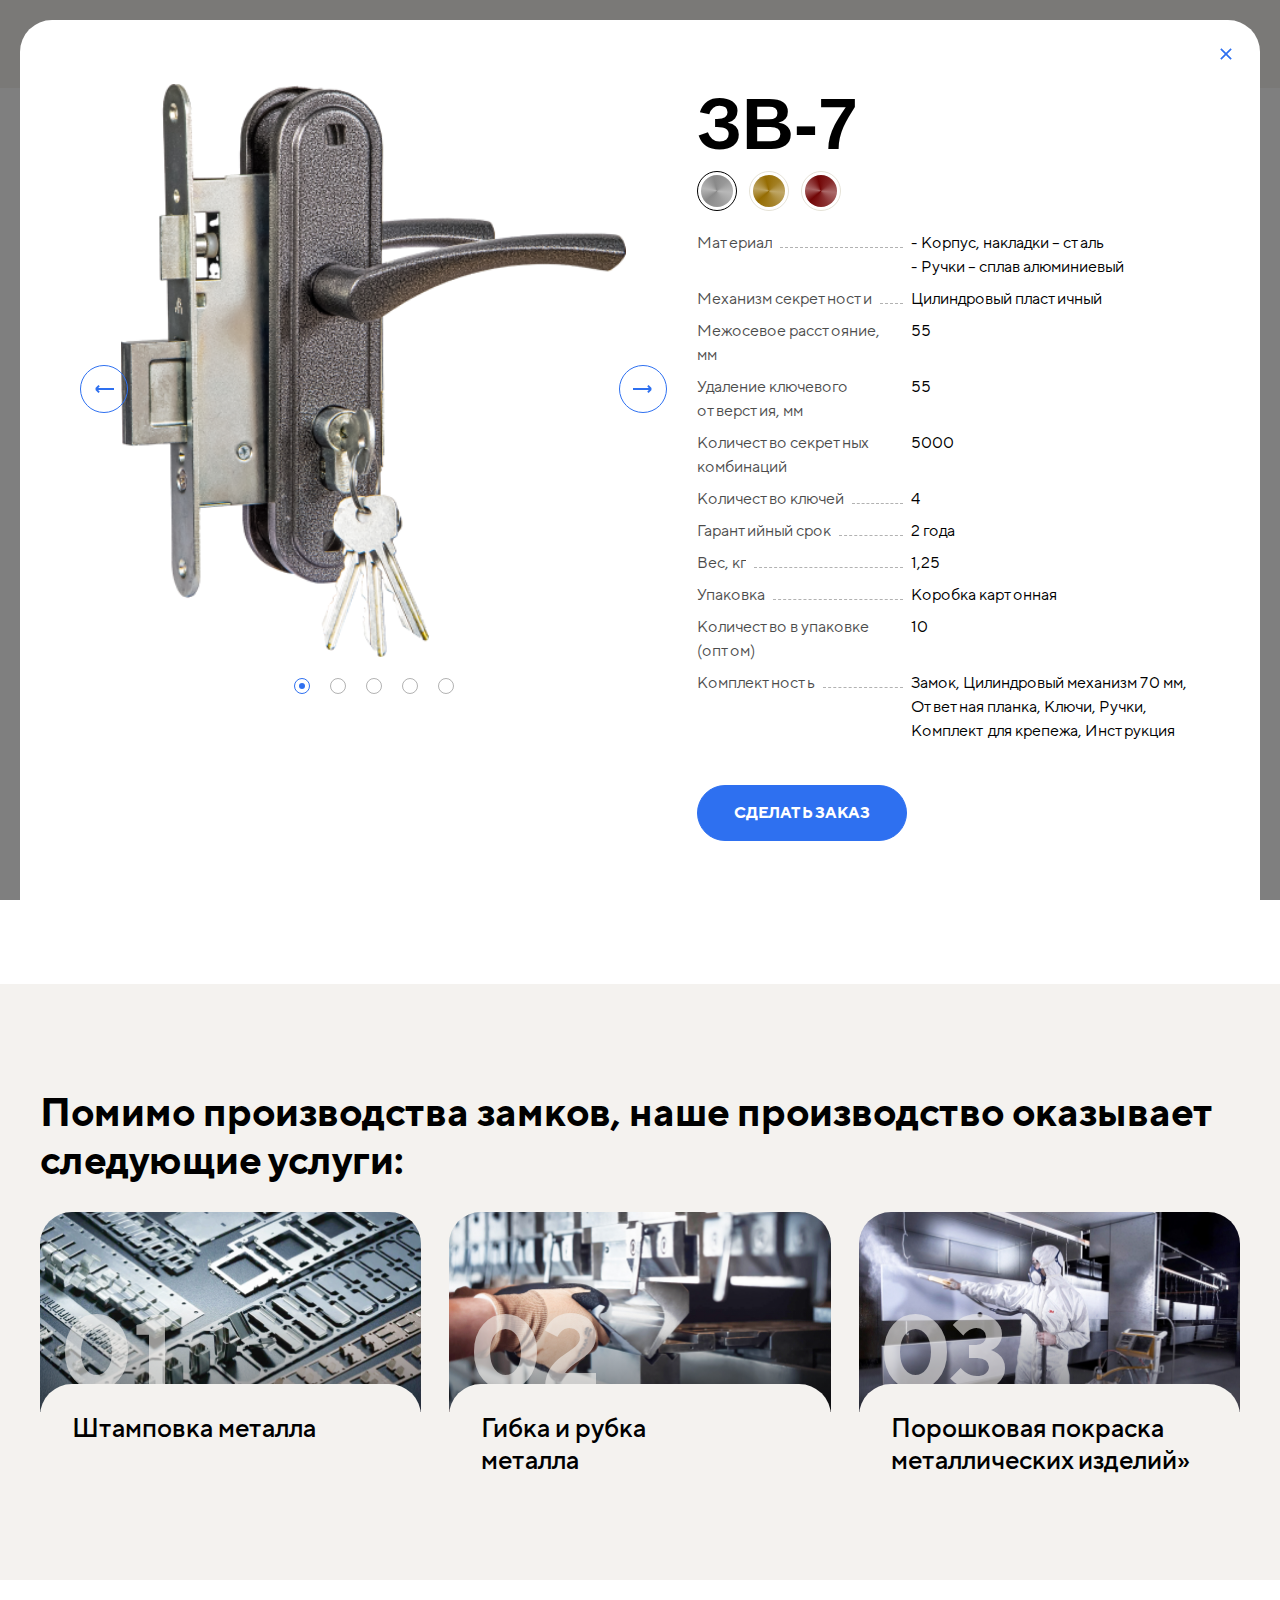
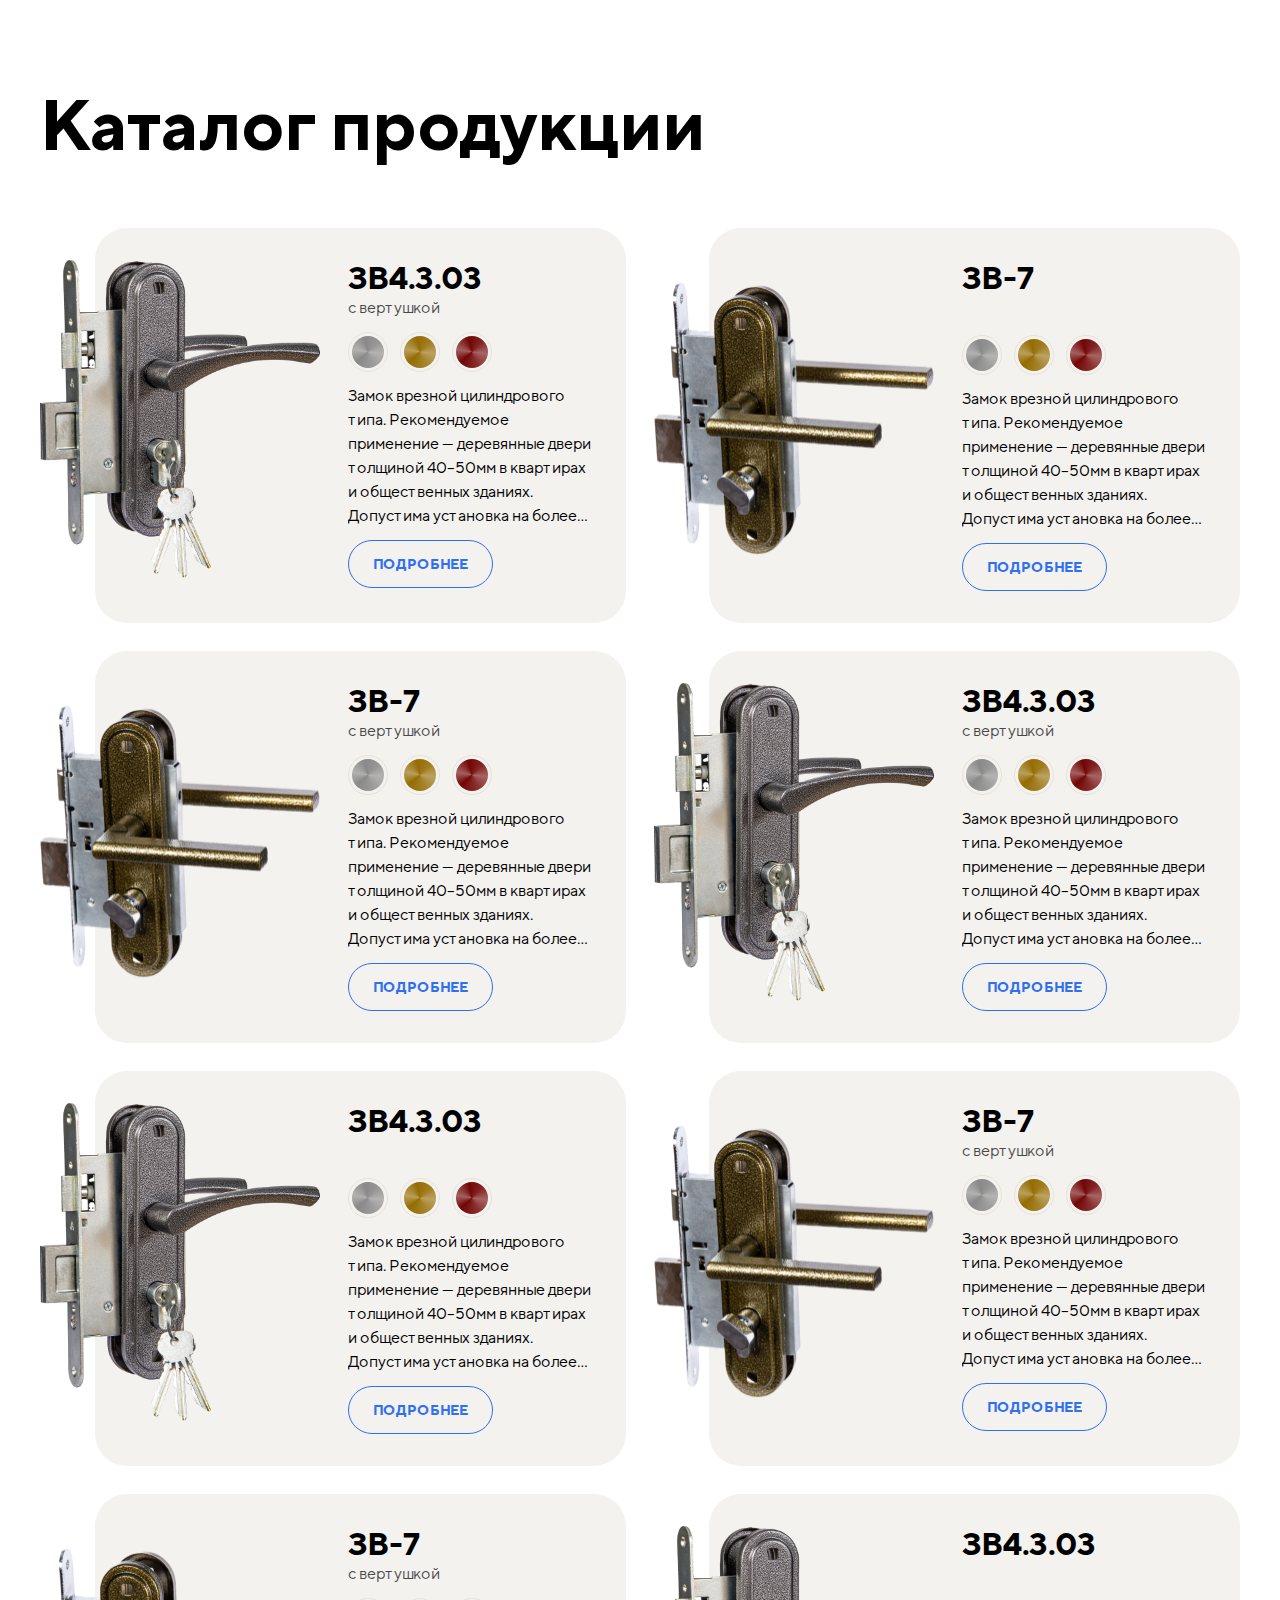
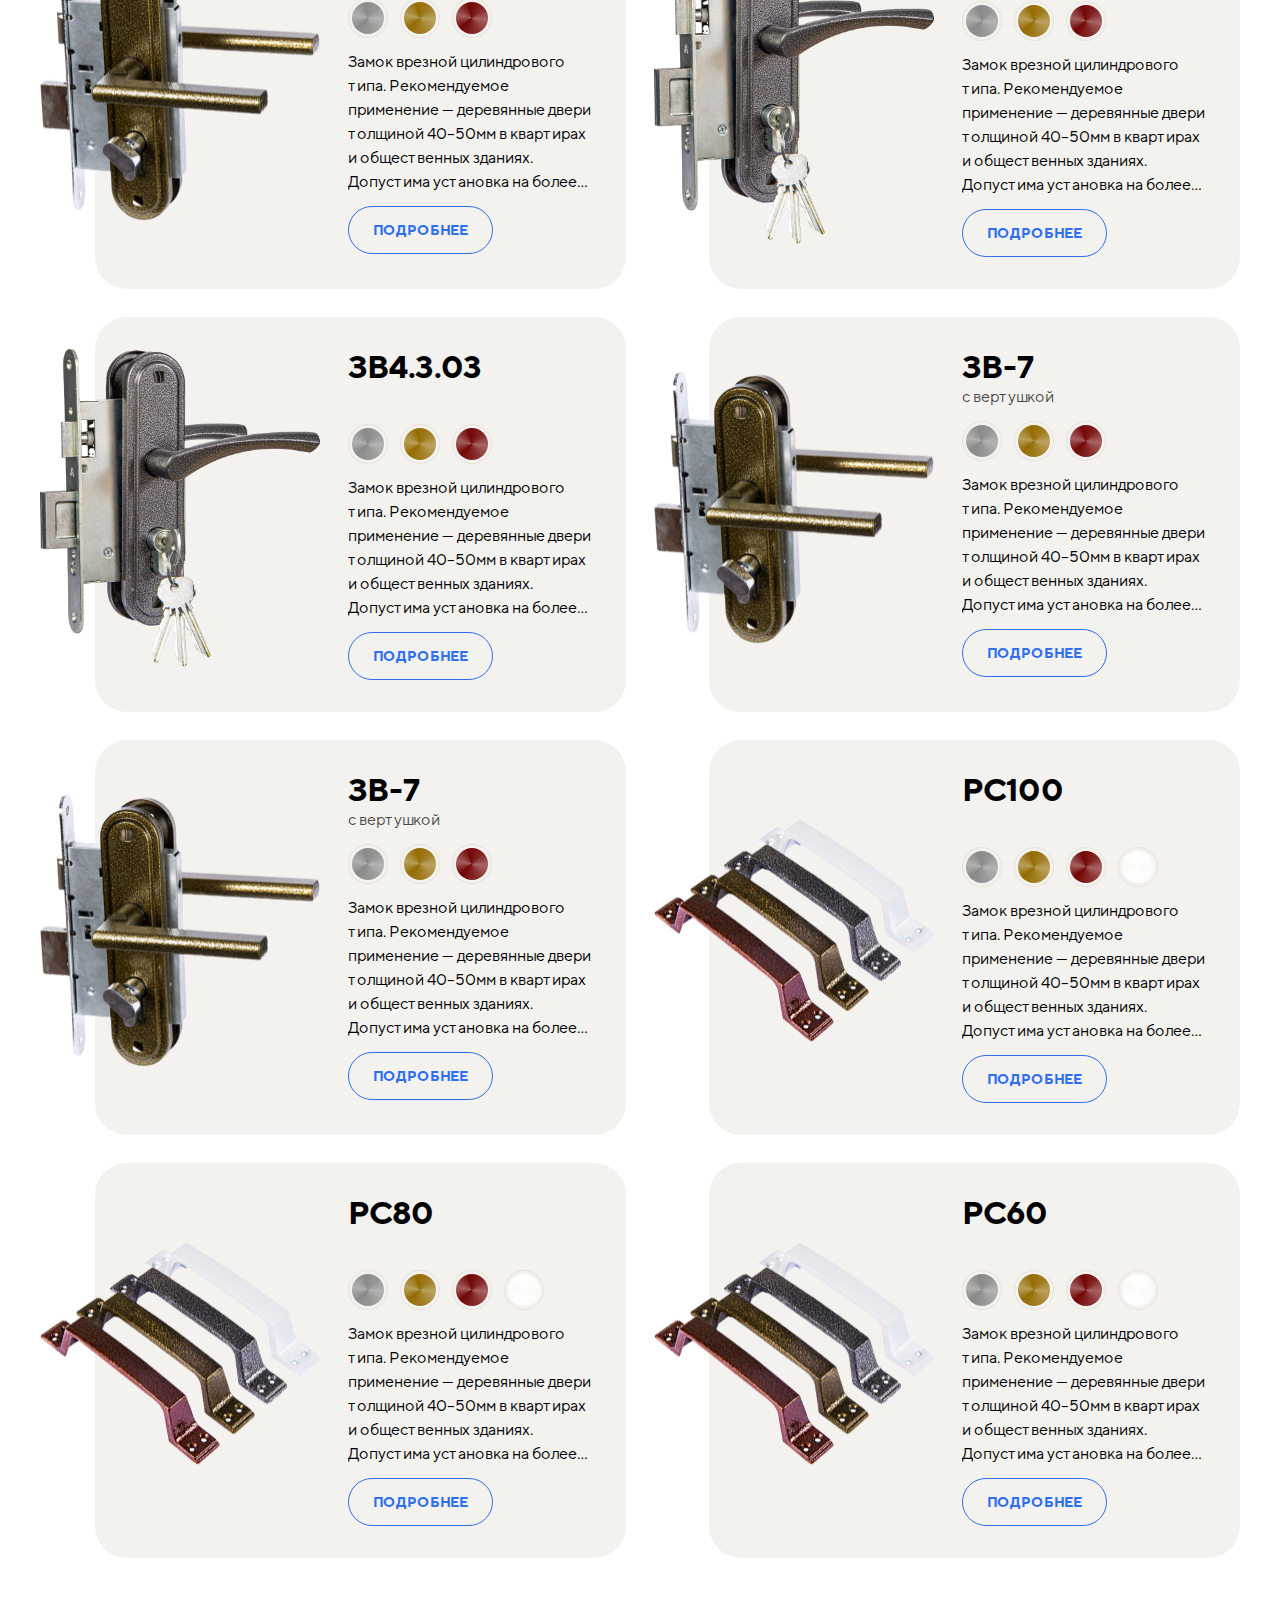
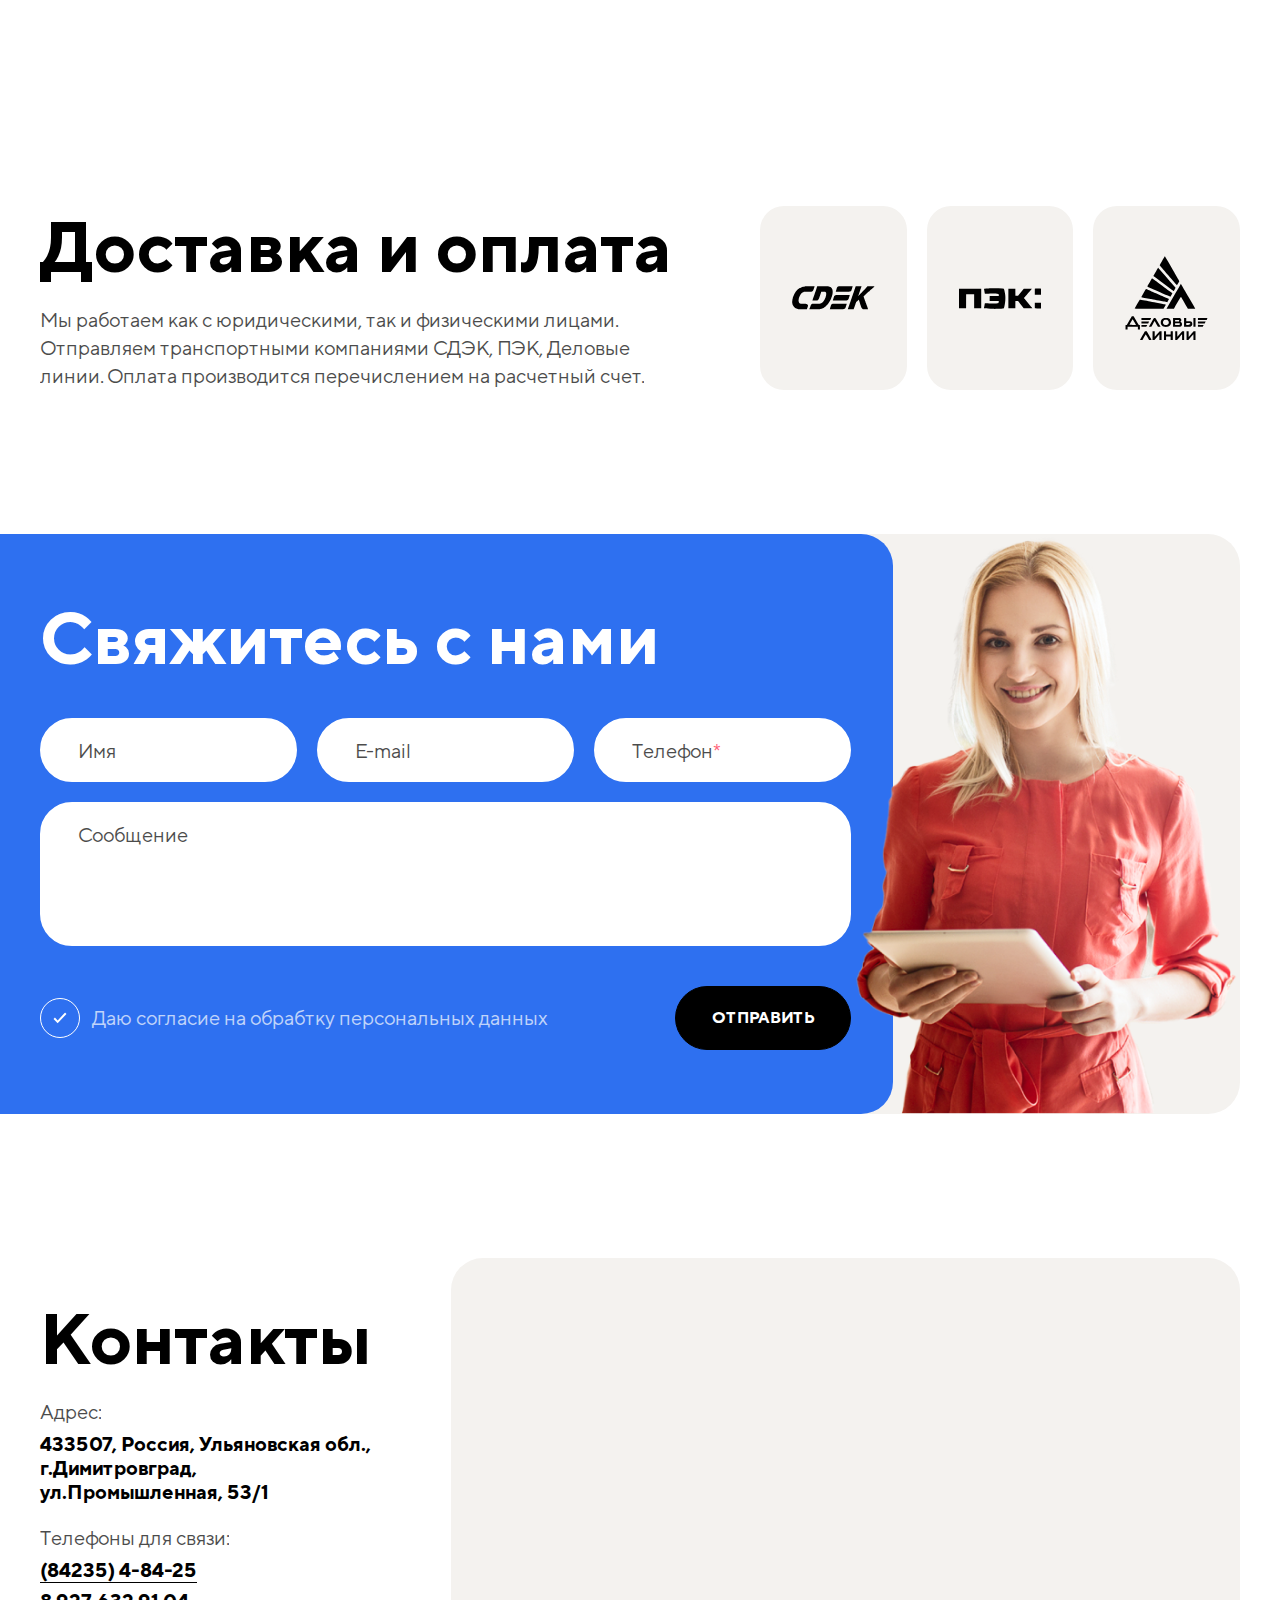
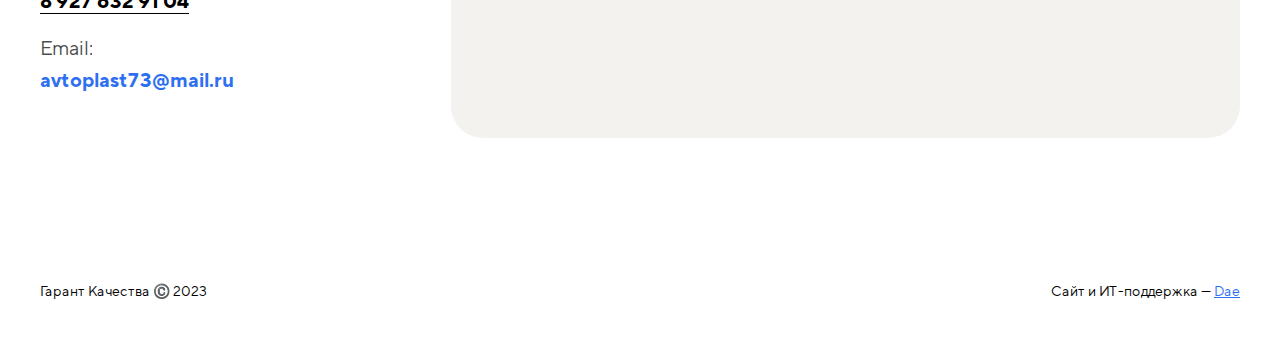
==== commit 34115e64: "fix: Improvements" ====
--- a/index.html
+++ b/index.html
@@ -673,7 +673,7 @@
 	</div>
 	<!-- end of mobile menu -->
 	<!-- catalog modal -->
-	<div class="catalog-modal" id="catalog-modal">
+	<div class="catalog-modal is--active" id="catalog-modal">
 		<div class="catalog-modal__wrap">
 			<div class="catalog-modal__wrapper">
 				<button class="catalog-modal__close" aria-label="Закрыть">
@@ -739,6 +739,66 @@
 								<input type="radio" id="color-checkbox-03" class="color-checkbox__input" name="color-checkbox-0">
 								<span class="color-checkbox__icon" style="--color: conic-gradient(from 229deg at 50% 50%, #720606 0deg, rgba(114, 6, 6, 0.62) 51.68213903903961deg, #720606 117.13097333908081deg, rgba(114, 6, 6, 0.87) 175.67078590393066deg, rgba(114, 6, 6, 0.60) 226.29756689071655deg, rgba(114, 6, 6, 0.83) 287.90621280670166deg, #720606 360deg);"></span>
 							</label>
+						</div>
+						<div class="catalog-modal__details">
+							<div class="catalog-modal__details-item">
+								<span class="catalog-modal__details-subtitle">Материал</span>
+								<span class="catalog-modal__details-delimiter"></span>
+								<span class="catalog-modal__details-value">
+									- Корпус, накладки – сталь
+									<br>- Ручки – сплав алюминиевый
+								</span>
+							</div>
+							<div class="catalog-modal__details-item">
+								<span class="catalog-modal__details-subtitle">Механизм секретности</span>
+								<span class="catalog-modal__details-delimiter"></span>
+								<span class="catalog-modal__details-value">Цилиндровый пластичный</span>
+							</div>
+							<div class="catalog-modal__details-item">
+								<span class="catalog-modal__details-subtitle">Межосевое расстояние, мм</span>
+								<span class="catalog-modal__details-delimiter"></span>
+								<span class="catalog-modal__details-value">55</span>
+							</div>
+							<div class="catalog-modal__details-item">
+								<span class="catalog-modal__details-subtitle">Удаление ключевого отверстия, мм</span>
+								<span class="catalog-modal__details-delimiter"></span>
+								<span class="catalog-modal__details-value">55</span>
+							</div>
+							<div class="catalog-modal__details-item">
+								<span class="catalog-modal__details-subtitle">Количество секретных комбинаций</span>
+								<span class="catalog-modal__details-delimiter"></span>
+								<span class="catalog-modal__details-value">5000</span>
+							</div>
+							<div class="catalog-modal__details-item">
+								<span class="catalog-modal__details-subtitle">Количество ключей</span>
+								<span class="catalog-modal__details-delimiter"></span>
+								<span class="catalog-modal__details-value">4</span>
+							</div>
+							<div class="catalog-modal__details-item">
+								<span class="catalog-modal__details-subtitle">Гарантийный срок</span>
+								<span class="catalog-modal__details-delimiter"></span>
+								<span class="catalog-modal__details-value">2 года</span>
+							</div>
+							<div class="catalog-modal__details-item">
+								<span class="catalog-modal__details-subtitle">Вес, кг</span>
+								<span class="catalog-modal__details-delimiter"></span>
+								<span class="catalog-modal__details-value">1,25</span>
+							</div>
+							<div class="catalog-modal__details-item">
+								<span class="catalog-modal__details-subtitle">Упаковка</span>
+								<span class="catalog-modal__details-delimiter"></span>
+								<span class="catalog-modal__details-value">Коробка картонная</span>
+							</div>
+							<div class="catalog-modal__details-item">
+								<span class="catalog-modal__details-subtitle">Количество в упаковке (оптом)</span>
+								<span class="catalog-modal__details-delimiter"></span>
+								<span class="catalog-modal__details-value">10</span>
+							</div>
+							<div class="catalog-modal__details-item">
+								<span class="catalog-modal__details-subtitle">Комплектность</span>
+								<span class="catalog-modal__details-delimiter"></span>
+								<span class="catalog-modal__details-value">Замок, Цилиндровый механизм 70 мм, Ответная планка, Ключи, Ручки, Комплект для крепежа, Инструкция</span>
+							</div>
 						</div>
 						<a href="#" class="catalog-modal__btn btn btn--md">сделать заказ</a>
 					</div>
--- a/css/app.min.css
+++ b/css/app.min.css
@@ -1 +1 @@
-html{scroll-padding-top:104px}@media screen and (min-width: 768px)and (max-width: 1599px){html{scroll-padding-top:88px}}@media screen and (max-width: 767px){html{scroll-padding-top:72px}}body{position:relative;overflow-x:hidden;font-family:"TT Norms Pro",sans-serif;font-size:16px;line-height:1.25;color:#000}ul,ol,li{display:block;padding:0;margin:0;list-style:none}h1,h2,h3,h4,h5,h6{margin:0;font-weight:normal;line-height:1.25}p{margin:0}a{display:inline-block;color:#000;text-decoration:none;-webkit-transition:all .25s ease-in-out;transition:all .25s ease-in-out}a:hover{text-decoration:none;color:#000}a:active{color:#000}input[type=number]{-moz-appearance:textfield}input[type=number]::-webkit-outer-spin-button,input[type=number]::-webkit-inner-spin-button{display:none;-webkit-appearance:none;appearance:none;margin:0}picture{display:block}img{max-width:100%}svg{-webkit-transition:all .25s ease-in-out;transition:all .25s ease-in-out}.container{margin:0 auto;padding:0 80px;max-width:1840px;width:100%}@media screen and (min-width: 768px)and (max-width: 1299px){.container{padding:0 40px}}@media screen and (max-width: 767px){.container{padding:0 20px}}.btn{position:relative;z-index:1;display:-webkit-box;display:-ms-flexbox;display:flex;-webkit-box-align:center;-ms-flex-align:center;align-items:center;-webkit-box-pack:center;-ms-flex-pack:center;justify-content:center;overflow:hidden;padding:25px 40px;width:-webkit-fit-content;width:-moz-fit-content;width:fit-content;font-size:16px;font-weight:bold;line-height:1.25;text-transform:uppercase;text-align:center;color:#fff;background:#2e70f0;border:1px solid #2e70f0;border-radius:40px;-webkit-transition:all .25s ease-in-out;transition:all .25s ease-in-out}.btn:focus{outline:none}.btn:hover{color:#fff}.btn:active{color:#fff;background:#0c1f45;border-color:#0c1f45}.btn--sm{padding:17px 32px}.btn--md{padding:21px 36px}.btn--border{color:#2e70f0;background:rgba(0,0,0,0)}.btn--border:hover{color:#2e70f0}.btn--border:active{color:#2e70f0}.btn--black{background:#000;border-color:#000}.btn--black:hover{color:#fff}.btn--black:active{color:#fff}@media screen and (hover: hover){.btn:hover{color:#fff;background:#1c479b;border-color:#1c479b}.btn:active{color:#fff;background:#0c1f45;border-color:#0c1f45}}@media screen and (max-width: 1599px){.btn{padding:21px 36px}.btn--sm{padding:13px 24px;font-size:14px;line-height:1.42858}.btn--md{padding:17px 36px}}.color-checkbox{display:block;overflow:hidden;cursor:pointer}@media screen and (hover: hover){.color-checkbox:hover .color-checkbox__icon{border-color:#2e70f0}}.color-checkbox__input{display:none}.color-checkbox__input:checked~.color-checkbox__icon{border-color:#000}.color-checkbox__icon{position:relative;z-index:1;display:block;overflow:hidden;min-width:40px;width:40px;height:40px;border:1px solid #e5e2d7;border-radius:50%;-webkit-transition:all .25s ease-in-out;transition:all .25s ease-in-out}.color-checkbox__icon::before{content:"";position:absolute;top:50%;left:50%;z-index:1;-webkit-transform:translate(-50%, -50%);-ms-transform:translate(-50%, -50%);transform:translate(-50%, -50%);display:block;width:32px;height:32px;background:var(--color);border-radius:50%;-webkit-transition:background .25s ease-in-out;transition:background .25s ease-in-out}.circle-checkbox{display:-webkit-box;display:-ms-flexbox;display:flex;-webkit-box-align:center;-ms-flex-align:center;align-items:center;overflow:hidden;cursor:pointer}@media screen and (hover: hover){.circle-checkbox:hover .color-checkbox__icon{border-color:#2e70f0}}.circle-checkbox__input{display:none}.circle-checkbox__input:checked~.circle-checkbox__group .circle-checkbox__icon{border-color:#fff}.circle-checkbox__input:checked~.circle-checkbox__group .circle-checkbox__icon::before{opacity:1}.circle-checkbox__group{display:-webkit-box;display:-ms-flexbox;display:flex;-webkit-box-align:start;-ms-flex-align:start;align-items:flex-start;margin:0;cursor:pointer}.circle-checkbox__icon{position:relative;z-index:1;display:block;overflow:hidden;margin-right:12px;min-width:40px;width:40px;height:40px;border:1px solid rgba(255,255,255,.4);border-radius:50%;-webkit-transition:all .25s ease-in-out;transition:all .25s ease-in-out}.circle-checkbox__icon::before{content:"";position:absolute;top:50%;left:50%;z-index:1;-webkit-transform:translate(-50%, -50%);-ms-transform:translate(-50%, -50%);transform:translate(-50%, -50%);display:block;width:14px;height:14px;opacity:0;background-image:url(../img/sprite.svg#icon-check-white);background-repeat:no-repeat;background-size:contain;background-position:center center;-webkit-transition:opacity .25s ease-in-out;transition:opacity .25s ease-in-out}@media screen and (max-width: 767px){.circle-checkbox__icon{min-width:36px;width:36px;height:36px}}.circle-checkbox__title{display:block;margin:auto 0;font-size:20px;font-weight:normal;line-height:1.4;text-align:left;opacity:.7;-webkit-transition:all .25s ease-in-out;transition:all .25s ease-in-out}@media screen and (max-width: 767px){.circle-checkbox__title{font-size:15px;line-height:1.3333333}}.input-field__inner{position:relative;z-index:1}.input-field__label{position:absolute;top:19px;left:38px;z-index:2;-webkit-transform-origin:left top;-ms-transform-origin:left top;transform-origin:left top;display:block;overflow:hidden;margin:0;max-width:calc(100% - 72px);width:100%;font-size:24px;font-weight:normal;line-height:1.3333333;text-overflow:ellipsis;white-space:nowrap;color:#000;opacity:.7;cursor:text;-webkit-transition:all .15s ease;transition:all .15s ease}.input-field__label span{color:#ff1640}@media screen and (min-width: 768px)and (max-width: 1599px){.input-field__label{font-size:20px;line-height:1.4}}@media screen and (max-width: 767px){.input-field__label{top:18px;left:31px;font-size:15px}}.input-field__input,.input-field__textarea{position:relative;z-index:1;-webkit-appearance:none;-moz-appearance:none;appearance:none;display:block;padding:26px 36px 8px;width:100%;font-size:24px;font-weight:normal;line-height:1.3333333;text-align:left;color:#000;background:#fff;border:3px solid #fff;border-radius:40px;-webkit-transition:all .25s ease-in-out;transition:all .25s ease-in-out}.input-field__input::-webkit-input-placeholder, .input-field__textarea::-webkit-input-placeholder{opacity:0}.input-field__input::-moz-placeholder, .input-field__textarea::-moz-placeholder{opacity:0}.input-field__input:-ms-input-placeholder, .input-field__textarea:-ms-input-placeholder{opacity:0}.input-field__input::-ms-input-placeholder, .input-field__textarea::-ms-input-placeholder{opacity:0}.input-field__input::placeholder,.input-field__textarea::placeholder{opacity:0}.input-field__input:focus,.input-field__textarea:focus{outline:none;border-color:#0c1f45}.input-field__input:not(:-moz-placeholder-shown)+label, .input-field__textarea:not(:-moz-placeholder-shown)+label{transform:translate(1px, -9px) scale(0.7)}.input-field__input:not(:-ms-input-placeholder)+label, .input-field__textarea:not(:-ms-input-placeholder)+label{-ms-transform:translate(1px, -9px) scale(0.7);transform:translate(1px, -9px) scale(0.7)}.input-field__input:focus+label,.input-field__input:not(:placeholder-shown)+label,.input-field__textarea:focus+label,.input-field__textarea:not(:placeholder-shown)+label{-webkit-transform:translate(1px, -9px) scale(0.7);-ms-transform:translate(1px, -9px) scale(0.7);transform:translate(1px, -9px) scale(0.7)}@media screen and (hover: hover){.input-field__input:hover,.input-field__textarea:hover{border-color:#1c479b}}@media screen and (min-width: 768px)and (max-width: 1599px){.input-field__input,.input-field__textarea{padding:24px 36px 6px;font-size:20px;line-height:1.4}}@media screen and (max-width: 767px){.input-field__input,.input-field__textarea{padding:22px 28px 8px;font-size:15px}.input-field__input:not(:-moz-placeholder-shown)+label, .input-field__textarea:not(:-moz-placeholder-shown)+label{transform:translate(1px, -7px) scale(0.7)}.input-field__input:not(:-ms-input-placeholder)+label, .input-field__textarea:not(:-ms-input-placeholder)+label{-ms-transform:translate(1px, -7px) scale(0.7);transform:translate(1px, -7px) scale(0.7)}.input-field__input:focus+label,.input-field__input:not(:placeholder-shown)+label,.input-field__textarea:focus+label,.input-field__textarea:not(:placeholder-shown)+label{-webkit-transform:translate(1px, -7px) scale(0.7);-ms-transform:translate(1px, -7px) scale(0.7);transform:translate(1px, -7px) scale(0.7)}}.input-field__textarea{overflow:hidden;resize:none;min-height:144px;border-radius:32px}.header{position:fixed;top:0;right:0;left:0;z-index:100;-webkit-box-flex:0;-ms-flex:0 0 auto;flex:0 0 auto;background:#f4f2ef}.header__wrapper{display:-webkit-box;display:-ms-flexbox;display:flex;-webkit-box-align:center;-ms-flex-align:center;align-items:center;-webkit-box-pack:justify;-ms-flex-pack:justify;justify-content:space-between;padding:24px 0}@media screen and (min-width: 768px)and (max-width: 1599px){.header__wrapper{padding:20px 0}}@media screen and (max-width: 767px){.header__wrapper{padding:14px 0}}.header__logotype{display:block;overflow:hidden;min-width:301px;width:301px;height:56px}.header__logotype img{display:block;max-height:100%;width:100%;height:100%;-o-object-fit:contain;object-fit:contain}@media screen and (min-width: 768px)and (max-width: 1599px){.header__logotype{min-width:286px;width:286px;height:45px}}@media screen and (max-width: 767px){.header__logotype{margin-right:16px;min-width:auto;width:257px;height:44px}}@media screen and (max-width: 1199px){.header__nav{display:none}}@media screen and (max-width: 1199px){.header__btn{margin-right:16px;margin-left:auto}}@media screen and (max-width: 767px){.header__btn{display:none}}.nav__list{display:-webkit-box;display:-ms-flexbox;display:flex;-webkit-box-align:center;-ms-flex-align:center;align-items:center;-webkit-box-pack:justify;-ms-flex-pack:justify;justify-content:space-between;width:-webkit-fit-content;width:-moz-fit-content;width:fit-content}@media screen and (max-width: 1199px){.nav__list{-webkit-box-orient:vertical;-webkit-box-direction:normal;-ms-flex-direction:column;flex-direction:column;-webkit-box-align:start;-ms-flex-align:start;align-items:flex-start}}.nav__item+.nav__item{margin-left:120px}@media screen and (min-width: 1200px)and (max-width: 1599px){.nav__item+.nav__item{margin-left:60px}}@media screen and (max-width: 1199px){.nav__item+.nav__item{margin-top:40px;margin-left:0}}.nav__link{display:block;width:-webkit-fit-content;width:-moz-fit-content;width:fit-content;font-size:16px;font-weight:bold;text-transform:uppercase}.nav__link:active{color:#1c479b}@media screen and (hover: hover){.nav__link:hover{color:#2e70f0}.nav__link:active{color:#1c479b}}@media screen and (min-width: 1200px)and (max-width: 1599px){.nav__link{font-size:14px;line-height:1.42858}}@media screen and (max-width: 1199px){.nav__link{font-size:20px;line-height:1.2;text-transform:none}}.hamburger{position:relative;z-index:1;display:block;overflow:hidden;padding:0;min-width:48px;width:48px;height:48px;font-size:0;background:rgba(0,0,0,0);border:1px solid #2e70f0;border-radius:50%;-webkit-transition:all .25s ease-in-out;transition:all .25s ease-in-out}.hamburger:focus{outline:none}@media screen and (min-width: 1200px){.hamburger{display:none}}@media screen and (max-width: 767px){.hamburger{margin-left:auto;min-width:44px;width:44px;height:44px}}.hamburger__inner{position:absolute;left:15px;z-index:1;display:block;width:16px;height:1px;background:#2e70f0;-webkit-transition:all .25s ease-in-out;transition:all .25s ease-in-out}.hamburger__inner:first-child{top:17px}.hamburger__inner:nth-child(2){top:23px}.hamburger__inner:last-child{top:29px}@media screen and (max-width: 767px){.hamburger__inner{left:13px}.hamburger__inner:first-child{top:15px}.hamburger__inner:nth-child(2){top:21px}.hamburger__inner:last-child{top:27px}}.footer{position:relative;z-index:1;-webkit-box-flex:0;-ms-flex:0 0 auto;flex:0 0 auto}.footer__wrapper{display:-webkit-box;display:-ms-flexbox;display:flex;-webkit-box-align:center;-ms-flex-align:center;align-items:center;-webkit-box-pack:justify;-ms-flex-pack:justify;justify-content:space-between;padding:64px 0}@media screen and (min-width: 768px)and (max-width: 1599px){.footer__wrapper{padding:40px 0}}@media screen and (max-width: 767px){.footer__wrapper{-webkit-box-orient:vertical;-webkit-box-direction:normal;-ms-flex-direction:column;flex-direction:column;padding:20px 0;text-align:center}}.footer__copyright{display:block;width:-webkit-fit-content;width:-moz-fit-content;width:fit-content;font-size:16px;font-weight:normal}.footer__copyright a{text-decoration:underline;color:#2e70f0}@media screen and (hover: hover){.footer__copyright a:hover{color:#1c479b}}@media screen and (max-width: 1599px){.footer__copyright{font-size:14px;line-height:1.28572}}.footer__copyright+.footer__copyright{margin-left:20px}@media screen and (max-width: 767px){.footer__copyright+.footer__copyright{margin-top:20px;margin-left:0}}.mobile-menu{position:fixed;top:0;right:0;bottom:0;z-index:800;display:block;overflow-x:hidden;overflow-y:auto;max-height:100dvh;width:100%;background:rgba(0,0,0,.5);opacity:0;visibility:hidden;pointer-events:none;-webkit-transition:all .15s ease;transition:all .15s ease}.mobile-menu.is--active{opacity:1;visibility:visible;pointer-events:all}.mobile-menu.is--active .mobile-menu__wrap{-webkit-transform:translate(0, 0);-ms-transform:translate(0, 0);transform:translate(0, 0)}.mobile-menu__wrap{position:relative;z-index:1;-webkit-transform:translate(104%, 0);-ms-transform:translate(104%, 0);transform:translate(104%, 0);display:-webkit-box;display:-ms-flexbox;display:flex;-webkit-box-orient:vertical;-webkit-box-direction:normal;-ms-flex-direction:column;flex-direction:column;-webkit-box-pack:justify;-ms-flex-pack:justify;justify-content:space-between;margin-left:auto;padding:58px 40px 40px;max-width:461px;min-height:100dvh;width:100%;background:#fff;-webkit-transition:all .25s ease-in-out;transition:all .25s ease-in-out}@media screen and (max-width: 767px){.mobile-menu__wrap{max-width:calc(100% - 20px)}}.mobile-menu__close{position:absolute;top:20px;right:40px;z-index:10;display:-webkit-box;display:-ms-flexbox;display:flex;-webkit-box-align:center;-ms-flex-align:center;align-items:center;-webkit-box-pack:center;-ms-flex-pack:center;justify-content:center;min-width:48px;width:48px;height:48px;background:rgba(0,0,0,0);border:1px solid #2e70f0;border-radius:50%;-webkit-transition:all .25s ease-in-out;transition:all .25s ease-in-out}.mobile-menu__close>svg{min-width:12px;width:12px;height:12px;color:#2e70f0}.mobile-menu__close:focus{outline:none}@media screen and (max-width: 767px){.mobile-menu__close{top:14px;right:20px;min-width:44px;width:44px;height:44px}}.mobile-menu__bottom{margin-top:40px}.mobile-menu__group+.mobile-menu__group{margin-top:20px}.mobile-menu__help{display:block;width:-webkit-fit-content;width:-moz-fit-content;width:fit-content;font-size:24px;font-weight:normal;line-height:1.5;opacity:.7}@media screen and (min-width: 768px)and (max-width: 1599px){.mobile-menu__help{font-size:20px;line-height:1.4}}@media screen and (max-width: 767px){.mobile-menu__help{font-size:15px;line-height:1.3333333}}.mobile-menu__value{display:block;margin:6px 0 0;width:-webkit-fit-content;width:-moz-fit-content;width:fit-content;font-size:24px;font-weight:bold;line-height:1.5}.mobile-menu__value[href]{border-bottom:1px solid #000}@media screen and (hover: hover){.mobile-menu__value[href]:hover{color:#2e70f0;border-color:#2e70f0}}@media screen and (min-width: 768px)and (max-width: 1599px){.mobile-menu__value{font-size:20px;line-height:1.2}}@media screen and (max-width: 767px){.mobile-menu__value{margin:4px 0 0;font-size:15px;line-height:1.3333333}}.mobile-menu__value+.mobile-menu__value{margin-top:6px}.mobile-menu__link{display:block;margin:6px 0 0;width:-webkit-fit-content;width:-moz-fit-content;width:fit-content;font-size:24px;font-weight:bold;line-height:1.5;color:#2e70f0}.mobile-menu__link:hover{color:#2e70f0}@media screen and (hover: hover){.mobile-menu__link:hover{color:#1c479b}}@media screen and (min-width: 768px)and (max-width: 1599px){.mobile-menu__link{font-size:20px;line-height:1.2}}@media screen and (max-width: 767px){.mobile-menu__link{margin:4px 0 0;font-size:15px;line-height:1.3333333}}.mobile-menu__btn{margin-top:20px;width:100%}.catalog-modal{position:fixed;top:0;right:0;bottom:0;left:0;z-index:3000;-webkit-transform:translate3d(0, 0, 0);transform:translate3d(0, 0, 0);overflow-x:hidden;overflow-y:auto;width:100%;height:100%;max-height:100dvh;background:rgba(0,0,0,.5);visibility:hidden;opacity:0;pointer-events:none;-webkit-transition:all .15s ease;transition:all .15s ease}.catalog-modal.is--active{visibility:visible;opacity:1;pointer-events:all}.catalog-modal.is--active .catalog-modal__wrap{-webkit-transform:translate(0, 0);-ms-transform:translate(0, 0);transform:translate(0, 0);opacity:1}.catalog-modal__wrap{position:relative;z-index:2;-webkit-transform:translate(0, 10%);-ms-transform:translate(0, 10%);transform:translate(0, 10%);-webkit-transform-origin:center top;-ms-transform-origin:center top;transform-origin:center top;display:-webkit-box;display:-ms-flexbox;display:flex;-webkit-box-align:center;-ms-flex-align:center;align-items:center;-webkit-box-pack:center;-ms-flex-pack:center;justify-content:center;margin:20px auto;padding:0 20px;min-height:calc(100dvh - 40px);width:100%;opacity:0;-webkit-transition:all .15s ease;transition:all .15s ease}@media screen and (max-width: 767px){.catalog-modal__wrap{padding:0 8px}}.catalog-modal__wrapper{position:relative;z-index:1;overflow:hidden;padding:64px 60px;max-width:1326px;width:100%;background:#fff;border-radius:32px}@media screen and (min-width: 768px)and (max-width: 1199px){.catalog-modal__wrapper{padding:20px 20px 40px}}@media screen and (max-width: 767px){.catalog-modal__wrapper{padding:20px 8px 40px}}.catalog-modal__close{position:absolute;top:16px;right:16px;z-index:20;display:-webkit-box;display:-ms-flexbox;display:flex;-webkit-box-align:center;-ms-flex-align:center;align-items:center;-webkit-box-pack:center;-ms-flex-pack:center;justify-content:center;padding:0;min-width:36px;width:36px;height:36px;font-size:0;background:rgba(0,0,0,0);border:none;border-radius:50%;-webkit-transition:all .25s ease-in-out;transition:all .25s ease-in-out}.catalog-modal__close>svg{min-width:12px;width:12px;height:12px;color:#2e70f0}.catalog-modal__close:focus{outline:none}@media screen and (hover: hover){.catalog-modal__close:hover{background:#e9f0ff}.catalog-modal__close:hover>svg{color:#1c479b}.catalog-modal__close:active{background:#e9f0ff}.catalog-modal__close:active>svg{color:#0c1f45}}@media screen and (max-width: 767px){.catalog-modal__close{top:8px;right:8px}}.catalog-modal__main{display:-webkit-box;display:-ms-flexbox;display:flex;-webkit-box-pack:justify;-ms-flex-pack:justify;justify-content:space-between}@media screen and (max-width: 1199px){.catalog-modal__main{-webkit-box-orient:vertical;-webkit-box-direction:normal;-ms-flex-direction:column;flex-direction:column}}.catalog-modal__slider{max-width:587px;min-width:587px;width:100%}@media screen and (max-width: 1199px){.catalog-modal__slider{max-width:none;min-width:auto}}.catalog-modal__slider .swiper-button-prev,.catalog-modal__slider .swiper-button-next{position:absolute;top:50%;z-index:10;-webkit-transform:translate(0, -50%);-ms-transform:translate(0, -50%);transform:translate(0, -50%);display:-webkit-box;display:-ms-flexbox;display:flex;-webkit-box-align:center;-ms-flex-align:center;align-items:center;-webkit-box-pack:center;-ms-flex-pack:center;justify-content:center;padding:0;min-width:48px;width:48px;height:48px;font-size:0;background:rgba(0,0,0,0);border:1px solid #2e70f0;border-radius:50%;-webkit-transition:all .25s ease-in-out;transition:all .25s ease-in-out}.catalog-modal__slider .swiper-button-prev:focus,.catalog-modal__slider .swiper-button-next:focus{outline:none}.catalog-modal__slider .swiper-button-prev:active,.catalog-modal__slider .swiper-button-next:active{background:#0c1f45;border-color:#0c1f45}.catalog-modal__slider .swiper-button-prev:active>svg,.catalog-modal__slider .swiper-button-next:active>svg{color:#fff}@media screen and (hover: hover){.catalog-modal__slider .swiper-button-prev:hover,.catalog-modal__slider .swiper-button-next:hover{background:#1c479b;border-color:#1c479b}.catalog-modal__slider .swiper-button-prev:hover>svg,.catalog-modal__slider .swiper-button-next:hover>svg{color:#fff}.catalog-modal__slider .swiper-button-prev:active,.catalog-modal__slider .swiper-button-next:active{background:#0c1f45;border-color:#0c1f45}.catalog-modal__slider .swiper-button-prev:active>svg,.catalog-modal__slider .swiper-button-next:active>svg{color:#fff}}@media screen and (max-width: 767px){.catalog-modal__slider .swiper-button-prev,.catalog-modal__slider .swiper-button-next{min-width:36px;width:36px;height:36px}}.catalog-modal__slider .swiper-button-prev{left:0}.catalog-modal__slider .swiper-button-next{right:0}.catalog-modal__slider .swiper-button-icon{min-width:20px;width:20px;height:20px;color:#2e70f0}@media screen and (max-width: 767px){.catalog-modal__slider .swiper-button-icon{min-width:15px;width:15px;height:15px}}.catalog-modal__slider .swiper-pagination{display:-webkit-box;display:-ms-flexbox;display:flex;-webkit-box-align:center;-ms-flex-align:center;align-items:center;-webkit-box-pack:center;-ms-flex-pack:center;justify-content:center;margin:20px auto 0;width:-webkit-fit-content;width:-moz-fit-content;width:fit-content}.catalog-modal__slider .swiper-pagination-bullet{position:relative;z-index:1;display:block;min-width:16px;width:16px;height:16px;border:1px solid rgba(0,0,0,.3);border-radius:50%;-webkit-transition:all .25s ease-in-out;transition:all .25s ease-in-out}.catalog-modal__slider .swiper-pagination-bullet::before{content:"";position:absolute;top:50%;left:50%;z-index:1;-webkit-transform:translate(-50%, -50%);-ms-transform:translate(-50%, -50%);transform:translate(-50%, -50%);display:block;width:6px;height:6px;border-radius:50%;-webkit-transition:all .25s ease-in-out;transition:all .25s ease-in-out}@media screen and (hover: hover){.catalog-modal__slider .swiper-pagination-bullet:hover{border-color:#2e70f0}}.catalog-modal__slider .swiper-pagination-bullet+.swiper-pagination-bullet{margin-left:20px}.catalog-modal__slider .swiper-pagination-bullet-active{border-color:#2e70f0}.catalog-modal__slider .swiper-pagination-bullet-active::before{background:#2e70f0}.catalog-modal__slide{display:block;overflow:hidden;width:100%;height:574px}.catalog-modal__slide img{display:block;width:100%;height:100%;-o-object-fit:contain;object-fit:contain}@media screen and (min-width: 768px)and (max-width: 1199px){.catalog-modal__slide{margin:0 auto;max-width:570px;min-width:570px;height:476px}}@media screen and (max-width: 767px){.catalog-modal__slide{margin:0 auto;max-width:264px;min-width:264px;height:220px}}.catalog-modal__body{margin-left:30px;max-width:calc(100% - 587px - 30px);width:100%}@media screen and (max-width: 1199px){.catalog-modal__body{margin-left:0;max-width:none}}@media screen and (min-width: 768px)and (max-width: 1199px){.catalog-modal__body{margin-top:40px}}@media screen and (max-width: 767px){.catalog-modal__body{margin-top:36px;padding-right:12px;padding-left:12px}}.catalog-modal__heading{font-size:72px;font-weight:800;line-height:1.111111111}@media screen and (max-width: 767px){.catalog-modal__heading{font-size:48px;line-height:1.08333}}.catalog-modal__colors{display:-webkit-box;display:-ms-flexbox;display:flex;-ms-flex-wrap:wrap;flex-wrap:wrap;margin-top:7px;margin-right:-12px;margin-bottom:-12px}.catalog-modal__color{margin-right:12px;margin-bottom:12px}.catalog-modal__btn{margin-top:42px}@media screen and (max-width: 767px){.catalog-modal__btn{margin-top:20px;width:100%}}.catalog-modal__bottom{margin-top:64px}@media screen and (max-width: 767px){.catalog-modal__bottom{padding-right:12px;padding-left:12px}}.catalog-modal__title{font-size:32px;font-weight:bold;line-height:1.125}@media screen and (max-width: 767px){.catalog-modal__title{font-size:24px;line-height:1.3333333}}.catalog-modal__description{margin-top:20px;font-size:20px;font-weight:normal;line-height:1.6}@media screen and (max-width: 767px){.catalog-modal__description{margin-top:12px;font-size:15px;line-height:1.3333333}}.modal{position:fixed;top:0;right:0;bottom:0;left:0;z-index:3000;-webkit-transform:translate3d(0, 0, 0);transform:translate3d(0, 0, 0);overflow-x:hidden;overflow-y:auto;width:100%;height:100%;max-height:100dvh;color:#fff;background:rgba(0,0,0,.5);visibility:hidden;opacity:0;pointer-events:none;-webkit-transition:all .15s ease;transition:all .15s ease}.modal.is--active{visibility:visible;opacity:1;pointer-events:all}.modal.is--active .modal__wrap{-webkit-transform:translate(0, 0);-ms-transform:translate(0, 0);transform:translate(0, 0);opacity:1}.modal__wrap{position:relative;z-index:2;-webkit-transform:translate(0, 10%);-ms-transform:translate(0, 10%);transform:translate(0, 10%);-webkit-transform-origin:center top;-ms-transform-origin:center top;transform-origin:center top;display:-webkit-box;display:-ms-flexbox;display:flex;-webkit-box-align:center;-ms-flex-align:center;align-items:center;-webkit-box-pack:center;-ms-flex-pack:center;justify-content:center;margin:20px auto;padding:0 20px;min-height:calc(100dvh - 40px);width:100%;opacity:0;-webkit-transition:all .15s ease;transition:all .15s ease}@media screen and (max-width: 767px){.modal__wrap{padding:0 8px}}.modal__wrapper{position:relative;z-index:1;overflow:hidden;max-width:965px;width:100%;background:#2e70f0;border-radius:32px}.modal__close{position:absolute;top:16px;right:16px;z-index:10;display:-webkit-box;display:-ms-flexbox;display:flex;-webkit-box-align:center;-ms-flex-align:center;align-items:center;-webkit-box-pack:center;-ms-flex-pack:center;justify-content:center;padding:0;min-width:36px;width:36px;height:36px;font-size:0;background:rgba(0,0,0,0);border:none;border-radius:50%;-webkit-transition:all .25s ease-in-out;transition:all .25s ease-in-out}.modal__close>svg{min-width:12px;width:12px;height:12px;color:#fff}.modal__close:focus{outline:none}@media screen and (hover: hover){.modal__close:hover{background:#e9f0ff}.modal__close:hover>svg{color:#1c479b}.modal__close:active{background:#e9f0ff}.modal__close:active>svg{color:#0c1f45}}@media screen and (min-width: 768px){.modal__close--blue>svg{color:#2e70f0}}.modal__content{padding:48px 64px}@media screen and (min-width: 768px)and (max-width: 1199px){.modal__content{padding:40px}}@media screen and (max-width: 767px){.modal__content{padding:20px}}.modal__message{position:relative;z-index:1;display:-webkit-box;display:-ms-flexbox;display:flex;-webkit-box-orient:vertical;-webkit-box-direction:normal;-ms-flex-direction:column;flex-direction:column;-webkit-box-pack:center;-ms-flex-pack:center;justify-content:center;padding:48px 64px;min-height:668px;text-align:center}.modal__message::before{content:"";position:absolute;top:0;left:0;bottom:0;z-index:-1;display:block;width:calc(100% - 354px);height:100%;background:#2e70f0;border-radius:32px}.modal__message::after{content:"";position:absolute;top:0;right:0;bottom:0;z-index:-2;display:block;width:446px;height:100%;background:#f4f2ef;border-radius:0 32px 32px 0}@media screen and (min-width: 768px)and (max-width: 1199px){.modal__message{padding:40px}}@media screen and (min-width: 768px)and (max-width: 1023px){.modal__message::before{width:calc(100% - 237.5px)}}@media screen and (max-width: 767px){.modal__message{padding:20px;min-height:auto}.modal__message::before,.modal__message::after{display:none}}.modal__message-inner{max-width:467px}@media screen and (min-width: 768px)and (max-width: 1023px){.modal__message-inner{max-width:411px}}.modal__heading{font-size:72px;font-weight:bold;line-height:1.111111111}@media screen and (max-width: 767px){.modal__heading{font-size:48px;line-height:1.083334}}.modal__heading+.modal__description{margin-top:16px}.modal__title{font-size:32px;font-weight:bold;line-height:1.125}@media screen and (max-width: 767px){.modal__title{font-size:24px;line-height:1.3333333}}.modal__description{margin-top:8px;font-size:20px;font-weight:normal;line-height:1.4;opacity:.7}@media screen and (max-width: 767px){.modal__description{font-size:15px;line-height:1.3333334}}.modal__btn{margin:16px auto 0}.modal__img{position:absolute;right:0;bottom:0;z-index:1;display:block;overflow:hidden;width:436px;height:649px}.modal__img img{display:block;width:100%;height:100%;-o-object-fit:contain;object-fit:contain;-o-object-position:center bottom;object-position:center bottom}@media screen and (min-width: 768px)and (max-width: 1023px){.modal__img{width:319px;height:475px}}@media screen and (max-width: 767px){.modal__img{display:none}}.modal__form{margin-top:40px}@media screen and (max-width: 767px){.modal__form{margin-top:20px}}.modal-form__inner{display:-webkit-box;display:-ms-flexbox;display:flex;-webkit-box-align:center;-ms-flex-align:center;align-items:center;-webkit-box-pack:justify;-ms-flex-pack:justify;justify-content:space-between;width:100%}@media screen and (max-width: 767px){.modal-form__inner{-webkit-box-orient:vertical;-webkit-box-direction:normal;-ms-flex-direction:column;flex-direction:column;-webkit-box-align:start;-ms-flex-align:start;align-items:flex-start}}.modal-form__inner+.modal-form__inner{margin-top:20px}@media screen and (max-width: 1199px){.modal-form__inner+.modal-form__inner{margin-top:12px}}.modal-form__input{-webkit-box-flex:1;-ms-flex:1 1 auto;flex:1 1 auto;width:calc(33.333333333% - 13.3333333333px)}@media screen and (min-width: 768px)and (max-width: 1199px){.modal-form__input{width:calc(33.333333333% - 8px)}}@media screen and (max-width: 767px){.modal-form__input{width:100%}}.modal-form__input+.modal-form__input{margin-left:20px}@media screen and (min-width: 768px)and (max-width: 1199px){.modal-form__input+.modal-form__input{margin-left:12px}}@media screen and (max-width: 767px){.modal-form__input+.modal-form__input{margin-top:12px;margin-left:0}}.modal-form__controls{display:-webkit-box;display:-ms-flexbox;display:flex;-webkit-box-align:center;-ms-flex-align:center;align-items:center;-webkit-box-pack:justify;-ms-flex-pack:justify;justify-content:space-between;margin-top:40px}@media screen and (max-width: 767px){.modal-form__controls{-webkit-box-orient:vertical;-webkit-box-direction:normal;-ms-flex-direction:column;flex-direction:column;-webkit-box-align:start;-ms-flex-align:start;align-items:flex-start;margin-top:20px}}.modal-form__checkbox+.modal-form__btn{margin-left:16px}@media screen and (max-width: 767px){.modal-form__checkbox+.modal-form__btn{margin-top:20px;margin-left:0}}.modal-form__btn{margin-left:auto}@media screen and (max-width: 767px){.modal-form__btn{width:100%}}.scroll-disabled{overflow:hidden}.wrapper{display:-webkit-box;display:-ms-flexbox;display:flex;-webkit-box-orient:vertical;-webkit-box-direction:normal;-ms-flex-direction:column;flex-direction:column;padding-top:104px;min-height:100vh}@media screen and (min-width: 768px)and (max-width: 1599px){.wrapper{padding-top:88px}}@media screen and (max-width: 767px){.wrapper{padding-top:72px}}.wrapper__content{-webkit-box-flex:1;-ms-flex:1 1 100%;flex:1 1 100%}.section-indent{margin-top:120px}@media screen and (min-width: 1200px)and (max-width: 1599px){.section-indent{margin-top:104px}}@media screen and (min-width: 768px)and (max-width: 1199px){.section-indent{margin-top:80px}}@media screen and (max-width: 767px){.section-indent{margin-top:80px}}.advantages{padding:120px 0}@media screen and (min-width: 1200px)and (max-width: 1599px){.advantages{padding:104px 0}}@media screen and (min-width: 768px)and (max-width: 1199px){.advantages{padding:80px 0}}@media screen and (max-width: 767px){.advantages{padding:40px 0 80px}}.advantages__wrapper{display:-webkit-box;display:-ms-flexbox;display:flex;-ms-flex-wrap:wrap;flex-wrap:wrap}.advantages__item{position:relative;z-index:1;display:block;overflow:hidden;padding:88px;background:#f4f2ef;border-radius:32px;-webkit-transition:color .25s ease-in-out;transition:color .25s ease-in-out}@media screen and (hover: hover){.advantages__item:hover{color:#fff}.advantages__item:hover .advantages__link>svg{color:#fff}.advantages__item:hover .advantages__bg{opacity:1}}@media screen and (min-width: 1600px){.advantages__item{width:calc(50% - 20px)}.advantages__item:nth-child(2n){margin-left:40px}.advantages__item:nth-child(n+3){margin-top:40px}}@media screen and (min-width: 1200px)and (max-width: 1599px){.advantages__item{padding:64px;width:calc(50% - 14px)}.advantages__item:nth-child(2n){margin-left:28px}.advantages__item:nth-child(n+3){margin-top:28px}}@media screen and (min-width: 768px)and (max-width: 1199px){.advantages__item{padding:32px;width:calc(50% - 10px)}.advantages__item:nth-child(2n){margin-left:20px}.advantages__item:nth-child(n+3){margin-top:28px}}@media screen and (max-width: 767px){.advantages__item{padding:32px;width:100%}.advantages__item:nth-child(n+2){margin-top:12px}}.advantages__title{display:block;width:-webkit-fit-content;width:-moz-fit-content;width:fit-content;font-size:36px;font-weight:bold;line-height:1.111111111}@media screen and (min-width: 768px)and (max-width: 1599px){.advantages__title{font-size:32px;line-height:1.125}}@media screen and (max-width: 767px){.advantages__title{font-size:20px;line-height:1.2}}.advantages__description{display:block;margin-top:32px;width:-webkit-fit-content;width:-moz-fit-content;width:fit-content;font-size:24px;font-weight:500;opacity:.7}@media screen and (min-width: 1200px)and (max-width: 1599px){.advantages__description{margin-top:24px;font-size:20px;line-height:1.6}}@media screen and (min-width: 768px)and (max-width: 1199px){.advantages__description{margin-top:20px;font-size:20px;line-height:1.4}}@media screen and (max-width: 767px){.advantages__description{margin-top:12px;font-size:15px;font-weight:normal;line-height:1.3333333}}.advantages__link{display:-webkit-box;display:-ms-flexbox;display:flex;-webkit-box-align:center;-ms-flex-align:center;align-items:center;margin-top:16px;width:-webkit-fit-content;width:-moz-fit-content;width:fit-content;font-size:24px;font-weight:normal;line-height:1.3333333;color:#2e70f0}.advantages__link>svg{min-width:36px;width:36px;height:48px;color:#000}.advantages__link>span{text-decoration:underline}.advantages__link>*+*{margin-left:16px}.advantages__link:hover{color:#2e70f0}@media screen and (min-width: 768px)and (max-width: 1599px){.advantages__link{margin-top:12px;font-size:20px;line-height:1.4}}@media screen and (max-width: 767px){.advantages__link{margin-top:12px;font-size:15px;line-height:1.3333333}}.advantages__bg{position:absolute;top:0;right:0;bottom:0;left:0;z-index:-1;display:block;width:100%;height:100%;opacity:0;pointer-events:none;-webkit-transition:all .25s ease-in-out;transition:all .25s ease-in-out}.advantages__bg::before{content:"";position:absolute;top:0;right:0;bottom:0;left:0;z-index:1;display:block;width:100%;height:100%;background:-webkit-gradient(linear, left bottom, left top, color-stop(22.35%, #242424), color-stop(102.17%, rgba(36, 36, 36, 0)));background:linear-gradient(0deg, #242424 22.35%, rgba(36, 36, 36, 0) 102.17%)}.advantages__bg img{display:block;width:100%;height:100%;-o-object-fit:cover;object-fit:cover}.services{padding:120px 0;background:#f4f2ef}@media screen and (min-width: 1200px)and (max-width: 1599px){.services{padding:104px 0}}@media screen and (min-width: 768px)and (max-width: 1199px){.services{padding:80px 0}}@media screen and (max-width: 767px){.services{padding:80px 0}}.services__wrapper{display:-webkit-box;display:-ms-flexbox;display:flex;-webkit-box-align:center;-ms-flex-align:center;align-items:center;-webkit-box-pack:justify;-ms-flex-pack:justify;justify-content:space-between}@media screen and (max-width: 1599px){.services__wrapper{-webkit-box-orient:vertical;-webkit-box-direction:normal;-ms-flex-direction:column;flex-direction:column;-webkit-box-align:start;-ms-flex-align:start;align-items:flex-start}}.services__heading{max-width:383px;min-width:383px;width:100%;font-size:48px;font-weight:bold;line-height:1.16667}@media screen and (max-width: 1599px){.services__heading{max-width:none;min-width:auto}}@media screen and (min-width: 768px)and (max-width: 1599px){.services__heading{font-size:40px;line-height:1.2}}@media screen and (max-width: 767px){.services__heading{font-size:30px;line-height:1.2}}.services__items{display:-webkit-box;display:-ms-flexbox;display:flex;-ms-flex-wrap:wrap;flex-wrap:wrap;margin-left:48px;max-width:calc(100% - 383px - 48px);width:100%;counter-reset:services}@media screen and (max-width: 1599px){.services__items{margin-top:28px;margin-left:0;max-width:none}}@media screen and (min-width: 1600px){.services__item{width:calc(33.333333333% - 26.6666666667px)}.services__item:nth-child(3n),.services__item:nth-child(3n-1){margin-left:40px}.services__item:nth-child(n+4){margin-top:40px}}@media screen and (min-width: 1200px)and (max-width: 1599px){.services__item{width:calc(33.333333333% - 18.6666666667px)}.services__item:nth-child(3n),.services__item:nth-child(3n-1){margin-left:28px}.services__item:nth-child(n+4){margin-top:28px}}@media screen and (min-width: 768px)and (max-width: 1199px){.services__item{width:calc(33.333333333% - 13.3333333333px)}.services__item:nth-child(3n),.services__item:nth-child(3n-1){margin-left:20px}.services__item:nth-child(n+4){margin-top:20px}}@media screen and (max-width: 767px){.services__item{width:100%}.services__item:nth-child(n+2){margin-top:28px}}.services__img{position:relative;z-index:1;display:block;overflow:hidden;width:100%;height:240px;border-radius:32px 32px 0 0}.services__img::before{content:"";position:absolute;top:0;right:0;bottom:0;left:0;z-index:1;display:block;width:100%;height:100%;background:-webkit-gradient(linear, left top, left bottom, color-stop(46.23%, rgba(0, 0, 0, 0)), to(rgba(0, 0, 0, 0.5)));background:linear-gradient(180deg, rgba(0, 0, 0, 0) 46.23%, rgba(0, 0, 0, 0.5) 100%)}.services__img::after{counter-increment:services;content:"0" counter(services);position:absolute;left:20px;bottom:16px;z-index:2;display:block;width:-webkit-fit-content;width:-moz-fit-content;width:fit-content;font-size:104px;font-weight:bold;line-height:1.19231;opacity:.6;color:#f4f2ef}.services__img img{display:block;width:100%;height:100%;-o-object-fit:cover;object-fit:cover}@media screen and (max-width: 1599px){.services__img{height:200px}.services__img::after{bottom:0}}.services__body{position:relative;z-index:2;margin-top:-48px;padding:48px 32px 0;background:#f4f2ef;border-radius:32px 32px 0 0}@media screen and (min-width: 1200px)and (max-width: 1599px){.services__body{margin-top:-28px;padding:28px 32px 0}}@media screen and (min-width: 768px)and (max-width: 1199px){.services__body{margin-top:-28px;padding:28px 16px 0}}@media screen and (max-width: 767px){.services__body{margin-top:-28px;padding:28px 32px 16px}}.services__title{font-size:24px;font-weight:bold;line-height:1.16667}@media screen and (max-width: 1599px){.services__title{font-size:26px;font-weight:500;line-height:1.23077}}.catalog{padding:120px 0}@media screen and (min-width: 1200px)and (max-width: 1599px){.catalog{padding:104px 0}}@media screen and (min-width: 768px)and (max-width: 1199px){.catalog{padding:80px 0}}@media screen and (max-width: 767px){.catalog{padding:80px 0 40px}}.catalog__heading{margin-bottom:64px;font-size:88px;font-weight:bold;line-height:1.09091}@media screen and (min-width: 768px)and (max-width: 1599px){.catalog__heading{font-size:72px;line-height:1.111111111}}@media screen and (min-width: 768px)and (max-width: 1199px){.catalog__heading{margin-bottom:40px}}@media screen and (max-width: 767px){.catalog__heading{margin-bottom:28px;font-size:48px;line-height:1.0833333}}.catalog__wrapper{display:-webkit-box;display:-ms-flexbox;display:flex;-ms-flex-wrap:wrap;flex-wrap:wrap}@media screen and (min-width: 1600px){.catalog__item{width:calc(50% - 20px)}.catalog__item:nth-child(2n){margin-left:40px}.catalog__item:nth-child(n+3){margin-top:40px}}@media screen and (min-width: 1200px)and (max-width: 1599px){.catalog__item{width:calc(50% - 14px)}.catalog__item:nth-child(2n){margin-left:28px}.catalog__item:nth-child(n+3){margin-top:28px}}@media screen and (max-width: 1199px){.catalog__item{width:100%}.catalog__item:nth-child(n+2){margin-top:20px}}.catalog-card{position:relative;z-index:1;display:-webkit-box;display:-ms-flexbox;display:flex;overflow:hidden;padding:48px 48px 48px 0}.catalog-card::before{content:"";position:absolute;top:0;right:0;bottom:0;z-index:-1;display:block;width:calc(100% - 55px);height:100%;background:#f4f2ef;border-radius:32px}@media screen and (min-width: 768px)and (max-width: 1599px){.catalog-card{padding:32px 32px 32px 0}}@media screen and (max-width: 767px){.catalog-card{-webkit-box-orient:vertical;-webkit-box-direction:normal;-ms-flex-direction:column;flex-direction:column;padding:0 20px 20px 20px}.catalog-card::before{top:93px;width:100%;height:calc(100% - 93px)}}.catalog-card__img{display:block;overflow:hidden;margin-right:28px;min-width:280px;width:280px;height:318px}.catalog-card__img img{display:block;width:100%;height:100%;-o-object-fit:contain;object-fit:contain}@media screen and (max-width: 767px){.catalog-card__img{margin-right:0;margin-bottom:28px}}.catalog-card__body{max-width:calc(100% - 280px - 28px);width:100%}@media screen and (max-width: 767px){.catalog-card__body{max-width:none}}.catalog-card__title{font-size:36px;font-weight:bold;line-height:1.111111111}@media screen and (max-width: 1599px){.catalog-card__title{font-size:32px;line-height:1.125}}.catalog-card__help{display:block;width:-webkit-fit-content;width:-moz-fit-content;width:fit-content;font-size:20px;font-weight:normal;line-height:1.35;opacity:.7}@media screen and (min-width: 768px)and (max-width: 1599px){.catalog-card__help{font-size:16px;line-height:1.5}}@media screen and (max-width: 767px){.catalog-card__help{font-size:15px;line-height:1.6}}.catalog-card__help+.catalog-card__colors{margin-top:12px}.catalog-card__colors{display:-webkit-box;display:-ms-flexbox;display:flex;-ms-flex-wrap:wrap;flex-wrap:wrap;margin-top:39px;margin-right:-12px;margin-bottom:-12px}.catalog-card__color{margin-right:12px;margin-bottom:12px}.catalog-card__description{display:-webkit-box;overflow:hidden;margin-top:12px;min-height:112px;font-size:20px;font-weight:normal;line-height:1.4;text-overflow:ellipsis;-webkit-line-clamp:4;-webkit-box-orient:vertical}@media screen and (min-width: 768px)and (max-width: 1599px){.catalog-card__description{min-height:144px;font-size:16px;line-height:1.5;-webkit-line-clamp:6}}@media screen and (max-width: 767px){.catalog-card__description{min-height:100px;font-size:15px;line-height:1.333333;-webkit-line-clamp:5}}.catalog-card__btn{margin-top:12px}@media screen and (max-width: 767px){.catalog-card__btn{width:100%}}.delivery{padding:64px 0 120px}@media screen and (min-width: 1200px)and (max-width: 1599px){.delivery{padding:40px 0 104px}}@media screen and (min-width: 768px)and (max-width: 1199px){.delivery{padding:40px 0 80px}}@media screen and (max-width: 767px){.delivery{padding:40px 0}}.delivery__wrapper{display:-webkit-box;display:-ms-flexbox;display:flex;-webkit-box-align:center;-ms-flex-align:center;align-items:center;-webkit-box-pack:justify;-ms-flex-pack:justify;justify-content:space-between}@media screen and (max-width: 1199px){.delivery__wrapper{-webkit-box-orient:vertical;-webkit-box-direction:normal;-ms-flex-direction:column;flex-direction:column;-webkit-box-align:start;-ms-flex-align:start;align-items:flex-start}}.delivery__body{padding-right:40px;max-width:819px;width:100%}@media screen and (min-width: 1200px)and (max-width: 1599px){.delivery__body{max-width:692px}}@media screen and (max-width: 1199px){.delivery__body{padding-right:0;max-width:none}}.delivery__heading{font-size:88px;font-weight:bold;line-height:1.09091}@media screen and (min-width: 768px)and (max-width: 1599px){.delivery__heading{font-size:72px;line-height:1.111111111}}@media screen and (max-width: 767px){.delivery__heading{font-size:48px;line-height:1.0833333}}.delivery__description{margin-top:36px;font-size:24px;font-weight:normal;line-height:1.5;opacity:.7}@media screen and (min-width: 768px)and (max-width: 1599px){.delivery__description{margin-top:20px;font-size:20px;line-height:1.4}}@media screen and (max-width: 767px){.delivery__description{margin-top:20px;font-size:15px;line-height:1.3333333}}.delivery__items{display:-webkit-box;display:-ms-flexbox;display:flex;-ms-flex-wrap:wrap;flex-wrap:wrap;margin-left:28px;max-width:calc(100% - 819px - 28px);width:100%}@media screen and (min-width: 1200px)and (max-width: 1599px){.delivery__items{max-width:calc(100% - 692px - 28px)}}@media screen and (max-width: 1199px){.delivery__items{margin-left:0;max-width:none}}@media screen and (min-width: 768px)and (max-width: 1199px){.delivery__items{margin-top:28px}}@media screen and (max-width: 767px){.delivery__items{margin-top:20px}}.delivery__item{display:-webkit-box;display:-ms-flexbox;display:flex;-webkit-box-align:center;-ms-flex-align:center;align-items:center;-webkit-box-pack:center;-ms-flex-pack:center;justify-content:center;overflow:hidden;padding:32px;height:240px;background:#f4f2ef;border-radius:24px}.delivery__item>svg{max-width:100%;max-height:100%;color:#000}@media screen and (hover: hover){.delivery__item:hover>svg{color:#00b53c}}@media screen and (min-width: 768px)and (max-width: 1599px){.delivery__item{height:184px}}@media screen and (min-width: 768px){.delivery__item{width:calc(33.333333333% - 13.3333333333px)}.delivery__item:nth-child(3n),.delivery__item:nth-child(3n-1){margin-left:20px}.delivery__item:nth-child(n+4){margin-top:20px}}@media screen and (max-width: 767px){.delivery__item{width:100%;height:120px}.delivery__item:nth-child(n+2){margin-top:12px}}.feedback{padding:64px 0 120px;overflow:hidden}@media screen and (min-width: 1200px)and (max-width: 1599px){.feedback{padding:40px 0 104px}}@media screen and (min-width: 768px)and (max-width: 1199px){.feedback{padding:40px 0 80px}}@media screen and (max-width: 767px){.feedback{padding:40px 0}}.feedback__wrap{position:relative;z-index:1;padding:80px 467px 80px 0;color:#fff}.feedback__wrap::before{content:"";position:absolute;top:0;left:calc(50% - 50vw);bottom:0;z-index:-1;display:block;width:calc(100% - (50% - 50vw) - 347px);height:100%;background:#2e70f0;border-radius:0 32px 32px 0}.feedback__wrap::after{content:"";position:absolute;top:0;right:0;bottom:0;z-index:-2;display:block;width:446px;height:100%;background:#f4f2ef;border-radius:0 32px 32px 0}@media screen and (min-width: 1200px)and (max-width: 1599px){.feedback__wrap{padding:64px 389px 64px 0}}@media screen and (max-width: 1199px){.feedback__wrap::before{width:calc(100% - (50% - 50vw))}.feedback__wrap::after{display:none}}@media screen and (min-width: 768px)and (max-width: 1199px){.feedback__wrap{padding:40px 40px 40px 0}}@media screen and (max-width: 767px){.feedback__wrap{padding:20px 20px 28px 0}}.feedback__heading{margin-bottom:40px;font-size:88px;font-weight:bold;line-height:1.09091}@media screen and (min-width: 768px)and (max-width: 1599px){.feedback__heading{font-size:72px;line-height:1.111111111}}@media screen and (max-width: 767px){.feedback__heading{font-size:48px;line-height:1.0833333}}.feedback__img{position:absolute;right:0;bottom:0;z-index:1;width:427px;height:636px}.feedback__img img{display:block;width:100%;height:100%;-o-object-fit:contain;object-fit:contain;-o-object-position:center bottom;object-position:center bottom}@media screen and (min-width: 1200px)and (max-width: 1599px){.feedback__img{width:389px;height:579px}}@media screen and (max-width: 1199px){.feedback__img{display:none}}.feedback-form__inner{display:-webkit-box;display:-ms-flexbox;display:flex;-webkit-box-align:center;-ms-flex-align:center;align-items:center;-webkit-box-pack:justify;-ms-flex-pack:justify;justify-content:space-between;width:100%}@media screen and (max-width: 767px){.feedback-form__inner{-webkit-box-orient:vertical;-webkit-box-direction:normal;-ms-flex-direction:column;flex-direction:column;-webkit-box-align:start;-ms-flex-align:start;align-items:flex-start}}.feedback-form__inner+.feedback-form__inner{margin-top:20px}@media screen and (max-width: 1199px){.feedback-form__inner+.feedback-form__inner{margin-top:12px}}.feedback-form__input{-webkit-box-flex:1;-ms-flex:1 1 auto;flex:1 1 auto;width:calc(33.333333333% - 13.3333333333px)}@media screen and (min-width: 768px)and (max-width: 1199px){.feedback-form__input{width:calc(33.333333333% - 8px)}}@media screen and (max-width: 767px){.feedback-form__input{width:100%}}.feedback-form__input+.feedback-form__input{margin-left:20px}@media screen and (min-width: 768px)and (max-width: 1199px){.feedback-form__input+.feedback-form__input{margin-left:12px}}@media screen and (max-width: 767px){.feedback-form__input+.feedback-form__input{margin-top:12px;margin-left:0}}.feedback-form__controls{display:-webkit-box;display:-ms-flexbox;display:flex;-webkit-box-align:center;-ms-flex-align:center;align-items:center;-webkit-box-pack:justify;-ms-flex-pack:justify;justify-content:space-between;margin-top:40px}@media screen and (max-width: 767px){.feedback-form__controls{-webkit-box-orient:vertical;-webkit-box-direction:normal;-ms-flex-direction:column;flex-direction:column;-webkit-box-align:start;-ms-flex-align:start;align-items:flex-start;margin-top:20px}}.feedback-form__checkbox+.feedback-form__btn{margin-left:16px}@media screen and (max-width: 767px){.feedback-form__checkbox+.feedback-form__btn{margin-top:20px;margin-left:0}}.feedback-form__btn{margin-left:auto}@media screen and (max-width: 767px){.feedback-form__btn{width:100%}}.contacts{padding:64px 0 120px}@media screen and (min-width: 1200px)and (max-width: 1599px){.contacts{padding:40px 0 104px}}@media screen and (min-width: 768px)and (max-width: 1199px){.contacts{padding:40px 0 80px}}@media screen and (max-width: 767px){.contacts{padding:40px 0 80px}}.contacts__wrapper{display:-webkit-box;display:-ms-flexbox;display:flex;-webkit-box-align:start;-ms-flex-align:start;align-items:flex-start;-webkit-box-pack:justify;-ms-flex-pack:justify;justify-content:space-between}@media screen and (max-width: 1199px){.contacts__wrapper{-webkit-box-orient:vertical;-webkit-box-direction:normal;-ms-flex-direction:column;flex-direction:column;-webkit-box-align:start;-ms-flex-align:start;align-items:flex-start}}.contacts__body{padding-top:64px;padding-right:64px;max-width:532px;min-width:532px;width:100%}@media screen and (min-width: 1200px)and (max-width: 1599px){.contacts__body{padding-top:40px;padding-right:40px;max-width:383px;min-width:383px}}@media screen and (max-width: 1199px){.contacts__body{padding-top:0;padding-right:0;max-width:none;min-width:auto}}.contacts__heading{margin-bottom:20px;font-size:88px;font-weight:bold;line-height:1.09091}@media screen and (min-width: 768px)and (max-width: 1599px){.contacts__heading{font-size:72px;line-height:1.111111111}}@media screen and (max-width: 767px){.contacts__heading{font-size:48px;line-height:1.0833333}}.contacts__group+.contacts__group{margin-top:20px}.contacts__help{display:block;width:-webkit-fit-content;width:-moz-fit-content;width:fit-content;font-size:24px;font-weight:normal;line-height:1.5;opacity:.7}@media screen and (min-width: 768px)and (max-width: 1599px){.contacts__help{font-size:20px;line-height:1.4}}@media screen and (max-width: 767px){.contacts__help{font-size:15px;line-height:1.3333333}}.contacts__value{display:block;margin:6px 0 0;width:-webkit-fit-content;width:-moz-fit-content;width:fit-content;font-size:24px;font-weight:bold;line-height:1.5}.contacts__value[href]{border-bottom:1px solid #000}@media screen and (hover: hover){.contacts__value[href]:hover{color:#2e70f0;border-color:#2e70f0}}@media screen and (min-width: 768px)and (max-width: 1599px){.contacts__value{font-size:20px;line-height:1.2}}@media screen and (max-width: 767px){.contacts__value{margin:4px 0 0;font-size:15px;line-height:1.3333333}}.contacts__value+.contacts__value{margin-top:6px}.contacts__link{display:block;margin:6px 0 0;width:-webkit-fit-content;width:-moz-fit-content;width:fit-content;font-size:24px;font-weight:bold;line-height:1.5;color:#2e70f0}.contacts__link:hover{color:#2e70f0}@media screen and (hover: hover){.contacts__link:hover{color:#1c479b}}@media screen and (min-width: 768px)and (max-width: 1599px){.contacts__link{font-size:20px;line-height:1.2}}@media screen and (max-width: 767px){.contacts__link{margin:4px 0 0;font-size:15px;line-height:1.3333333}}.contacts__map{display:block;overflow:hidden;margin-left:40px;max-width:calc(100% - 532px - 40px);width:100%;height:640px;background:#f4f2ef;border-radius:32px}.contacts__map img{display:block;width:100%;height:100%;-o-object-fit:cover;object-fit:cover}@media screen and (min-width: 1200px)and (max-width: 1599px){.contacts__map{margin-left:28px;max-width:calc(100% - 383px - 28px);height:480px}}@media screen and (max-width: 1199px){.contacts__map{margin-left:0;max-width:none;height:480px}}@media screen and (min-width: 768px)and (max-width: 1199px){.contacts__map{margin-top:28px}}@media screen and (max-width: 767px){.contacts__map{margin-top:20px;height:240px}}.error{overflow:hidden}.error__wrapper{display:-webkit-box;display:-ms-flexbox;display:flex;-webkit-box-align:center;-ms-flex-align:center;align-items:center;padding:56px 0;min-height:calc(100dvh - 104px - 148px)}@media screen and (min-width: 1200px)and (max-width: 1599px){.error__wrapper{min-height:calc(100dvh - 88px - 98px)}}@media screen and (max-width: 1199px){.error__wrapper{-webkit-box-orient:vertical;-webkit-box-direction:normal;-ms-flex-direction:column;flex-direction:column;text-align:center}}@media screen and (min-width: 768px)and (max-width: 1199px){.error__wrapper{min-height:calc(100dvh - 88px - 98px)}}@media screen and (max-width: 767px){.error__wrapper{padding:52px 0;min-height:calc(100dvh - 72px - 96px)}}.error__img{position:relative;z-index:1;display:block;margin-left:-234px;margin-right:40px;min-width:750px;width:750px;height:467px}.error__img::after{content:"";position:absolute;top:50%;left:-55px;z-index:-1;-webkit-transform:translate(0, -50%);-ms-transform:translate(0, -50%);transform:translate(0, -50%);display:block;width:512px;height:512px;background:#f4f2ef;border-radius:50%}.error__img img{display:block;width:100%;height:100%;-o-object-fit:contain;object-fit:contain}@media screen and (max-width: 1199px){.error__img::after{left:50%;-webkit-transform:translate(-50%, -50%);-ms-transform:translate(-50%, -50%);transform:translate(-50%, -50%)}}@media screen and (min-width: 768px)and (max-width: 1199px){.error__img{margin:0 -40px 64px;min-width:768px;width:768px;height:479px}}@media screen and (max-width: 767px){.error__img{margin:0 -20px 40px;min-width:auto;width:calc(100% + 40px);height:auto}.error__img::before{content:"";display:block;padding-top:62.5%}.error__img::after{width:220px;height:220px}.error__img img{position:absolute;top:0;right:0;bottom:0;left:0;z-index:1}}.error__heading{font-size:72px;font-weight:bold;line-height:1}.error__heading span{color:#2e70f0}@media screen and (max-width: 767px){.error__heading{font-size:48px;line-height:1.08333}}.error__description{margin-top:12px;font-size:20px;font-weight:normal;line-height:1.6}@media screen and (max-width: 767px){.error__description{font-size:15px;line-height:1.3333333}}.error__btn{margin-top:40px}@media screen and (max-width: 1199px){.error__btn{margin:40px auto 0}}+html{scroll-padding-top:104px}@media screen and (min-width: 768px)and (max-width: 1599px){html{scroll-padding-top:88px}}@media screen and (max-width: 767px){html{scroll-padding-top:72px}}body{position:relative;overflow-x:hidden;font-family:"TT Norms Pro",sans-serif;font-size:16px;line-height:1.25;color:#000}ul,ol,li{display:block;padding:0;margin:0;list-style:none}h1,h2,h3,h4,h5,h6{margin:0;font-weight:normal;line-height:1.25}p{margin:0}a{display:inline-block;color:#000;text-decoration:none;-webkit-transition:all .25s ease-in-out;transition:all .25s ease-in-out}a:hover{text-decoration:none;color:#000}a:active{color:#000}input[type=number]{-moz-appearance:textfield}input[type=number]::-webkit-outer-spin-button,input[type=number]::-webkit-inner-spin-button{display:none;-webkit-appearance:none;appearance:none;margin:0}picture{display:block}img{max-width:100%}svg{-webkit-transition:all .25s ease-in-out;transition:all .25s ease-in-out}.container{margin:0 auto;padding:0 80px;max-width:1840px;width:100%}@media screen and (min-width: 768px)and (max-width: 1299px){.container{padding:0 40px}}@media screen and (max-width: 767px){.container{padding:0 20px}}.btn{position:relative;z-index:1;display:-webkit-box;display:-ms-flexbox;display:flex;-webkit-box-align:center;-ms-flex-align:center;align-items:center;-webkit-box-pack:center;-ms-flex-pack:center;justify-content:center;overflow:hidden;padding:25px 40px;width:-webkit-fit-content;width:-moz-fit-content;width:fit-content;font-size:16px;font-weight:bold;line-height:1.25;text-transform:uppercase;text-align:center;color:#fff;background:#2e70f0;border:1px solid #2e70f0;border-radius:40px;-webkit-transition:all .25s ease-in-out;transition:all .25s ease-in-out}.btn:focus{outline:none}.btn:hover{color:#fff}.btn:active{color:#fff;background:#0c1f45;border-color:#0c1f45}.btn--sm{padding:17px 32px}.btn--md{padding:21px 36px}.btn--border{color:#2e70f0;background:rgba(0,0,0,0)}.btn--border:hover{color:#2e70f0}.btn--border:active{color:#2e70f0}.btn--black{background:#000;border-color:#000}.btn--black:hover{color:#fff}.btn--black:active{color:#fff}@media screen and (hover: hover){.btn:hover{color:#fff;background:#1c479b;border-color:#1c479b}.btn:active{color:#fff;background:#0c1f45;border-color:#0c1f45}}@media screen and (max-width: 1599px){.btn{padding:21px 36px}.btn--sm{padding:13px 24px;font-size:14px;line-height:1.42858}.btn--md{padding:17px 36px}}.color-checkbox{display:block;overflow:hidden;cursor:pointer}@media screen and (hover: hover){.color-checkbox:hover .color-checkbox__icon{border-color:#2e70f0}}.color-checkbox__input{display:none}.color-checkbox__input:checked~.color-checkbox__icon{border-color:#000}.color-checkbox__icon{position:relative;z-index:1;display:block;overflow:hidden;min-width:40px;width:40px;height:40px;border:1px solid #e5e2d7;border-radius:50%;-webkit-transition:all .25s ease-in-out;transition:all .25s ease-in-out}.color-checkbox__icon::before{content:"";position:absolute;top:50%;left:50%;z-index:1;-webkit-transform:translate(-50%, -50%);-ms-transform:translate(-50%, -50%);transform:translate(-50%, -50%);display:block;width:32px;height:32px;background:var(--color);border-radius:50%;-webkit-transition:background .25s ease-in-out;transition:background .25s ease-in-out}.circle-checkbox{display:-webkit-box;display:-ms-flexbox;display:flex;-webkit-box-align:center;-ms-flex-align:center;align-items:center;overflow:hidden;cursor:pointer}@media screen and (hover: hover){.circle-checkbox:hover .color-checkbox__icon{border-color:#2e70f0}}.circle-checkbox__input{display:none}.circle-checkbox__input:checked~.circle-checkbox__group .circle-checkbox__icon{border-color:#fff}.circle-checkbox__input:checked~.circle-checkbox__group .circle-checkbox__icon::before{opacity:1}.circle-checkbox__group{display:-webkit-box;display:-ms-flexbox;display:flex;-webkit-box-align:start;-ms-flex-align:start;align-items:flex-start;margin:0;cursor:pointer}.circle-checkbox__icon{position:relative;z-index:1;display:block;overflow:hidden;margin-right:12px;min-width:40px;width:40px;height:40px;border:1px solid rgba(255,255,255,.4);border-radius:50%;-webkit-transition:all .25s ease-in-out;transition:all .25s ease-in-out}.circle-checkbox__icon::before{content:"";position:absolute;top:50%;left:50%;z-index:1;-webkit-transform:translate(-50%, -50%);-ms-transform:translate(-50%, -50%);transform:translate(-50%, -50%);display:block;width:14px;height:14px;opacity:0;background-image:url(../img/sprite.svg#icon-check-white);background-repeat:no-repeat;background-size:contain;background-position:center center;-webkit-transition:opacity .25s ease-in-out;transition:opacity .25s ease-in-out}@media screen and (max-width: 767px){.circle-checkbox__icon{min-width:36px;width:36px;height:36px}}.circle-checkbox__title{display:block;margin:auto 0;font-size:20px;font-weight:normal;line-height:1.4;text-align:left;opacity:.7;-webkit-transition:all .25s ease-in-out;transition:all .25s ease-in-out}@media screen and (max-width: 767px){.circle-checkbox__title{font-size:15px;line-height:1.3333333}}.input-field__inner{position:relative;z-index:1}.input-field__label{position:absolute;top:19px;left:38px;z-index:2;-webkit-transform-origin:left top;-ms-transform-origin:left top;transform-origin:left top;display:block;overflow:hidden;margin:0;max-width:calc(100% - 72px);width:100%;font-size:24px;font-weight:normal;line-height:1.3333333;text-overflow:ellipsis;white-space:nowrap;color:#000;opacity:.7;cursor:text;-webkit-transition:all .15s ease;transition:all .15s ease}.input-field__label span{color:#ff1640}@media screen and (min-width: 768px)and (max-width: 1599px){.input-field__label{font-size:20px;line-height:1.4}}@media screen and (max-width: 767px){.input-field__label{top:18px;left:31px;font-size:15px}}.input-field__input,.input-field__textarea{position:relative;z-index:1;-webkit-appearance:none;-moz-appearance:none;appearance:none;display:block;padding:26px 36px 8px;width:100%;font-size:24px;font-weight:normal;line-height:1.3333333;text-align:left;color:#000;background:#fff;border:3px solid #fff;border-radius:40px;-webkit-transition:all .25s ease-in-out;transition:all .25s ease-in-out}.input-field__input::-webkit-input-placeholder, .input-field__textarea::-webkit-input-placeholder{opacity:0}.input-field__input::-moz-placeholder, .input-field__textarea::-moz-placeholder{opacity:0}.input-field__input:-ms-input-placeholder, .input-field__textarea:-ms-input-placeholder{opacity:0}.input-field__input::-ms-input-placeholder, .input-field__textarea::-ms-input-placeholder{opacity:0}.input-field__input::placeholder,.input-field__textarea::placeholder{opacity:0}.input-field__input:focus,.input-field__textarea:focus{outline:none;border-color:#0c1f45}.input-field__input:not(:-moz-placeholder-shown)+label, .input-field__textarea:not(:-moz-placeholder-shown)+label{transform:translate(1px, -9px) scale(0.7)}.input-field__input:not(:-ms-input-placeholder)+label, .input-field__textarea:not(:-ms-input-placeholder)+label{-ms-transform:translate(1px, -9px) scale(0.7);transform:translate(1px, -9px) scale(0.7)}.input-field__input:focus+label,.input-field__input:not(:placeholder-shown)+label,.input-field__textarea:focus+label,.input-field__textarea:not(:placeholder-shown)+label{-webkit-transform:translate(1px, -9px) scale(0.7);-ms-transform:translate(1px, -9px) scale(0.7);transform:translate(1px, -9px) scale(0.7)}@media screen and (hover: hover){.input-field__input:hover,.input-field__textarea:hover{border-color:#1c479b}}@media screen and (min-width: 768px)and (max-width: 1599px){.input-field__input,.input-field__textarea{padding:24px 36px 6px;font-size:20px;line-height:1.4}}@media screen and (max-width: 767px){.input-field__input,.input-field__textarea{padding:22px 28px 8px;font-size:15px}.input-field__input:not(:-moz-placeholder-shown)+label, .input-field__textarea:not(:-moz-placeholder-shown)+label{transform:translate(1px, -7px) scale(0.7)}.input-field__input:not(:-ms-input-placeholder)+label, .input-field__textarea:not(:-ms-input-placeholder)+label{-ms-transform:translate(1px, -7px) scale(0.7);transform:translate(1px, -7px) scale(0.7)}.input-field__input:focus+label,.input-field__input:not(:placeholder-shown)+label,.input-field__textarea:focus+label,.input-field__textarea:not(:placeholder-shown)+label{-webkit-transform:translate(1px, -7px) scale(0.7);-ms-transform:translate(1px, -7px) scale(0.7);transform:translate(1px, -7px) scale(0.7)}}.input-field__textarea{overflow:hidden;resize:none;min-height:144px;border-radius:32px}.header{position:fixed;top:0;right:0;left:0;z-index:100;-webkit-box-flex:0;-ms-flex:0 0 auto;flex:0 0 auto;background:#f4f2ef}.header__wrapper{display:-webkit-box;display:-ms-flexbox;display:flex;-webkit-box-align:center;-ms-flex-align:center;align-items:center;-webkit-box-pack:justify;-ms-flex-pack:justify;justify-content:space-between;padding:24px 0}@media screen and (min-width: 768px)and (max-width: 1599px){.header__wrapper{padding:20px 0}}@media screen and (max-width: 767px){.header__wrapper{padding:14px 0}}.header__logotype{display:block;overflow:hidden;min-width:301px;width:301px;height:56px}.header__logotype img{display:block;max-height:100%;width:100%;height:100%;-o-object-fit:contain;object-fit:contain}@media screen and (min-width: 768px)and (max-width: 1599px){.header__logotype{min-width:286px;width:286px;height:45px}}@media screen and (max-width: 767px){.header__logotype{margin-right:16px;min-width:auto;width:257px;height:44px}}@media screen and (max-width: 1199px){.header__nav{display:none}}@media screen and (max-width: 1199px){.header__btn{margin-right:16px;margin-left:auto}}@media screen and (max-width: 767px){.header__btn{display:none}}.nav__list{display:-webkit-box;display:-ms-flexbox;display:flex;-webkit-box-align:center;-ms-flex-align:center;align-items:center;-webkit-box-pack:justify;-ms-flex-pack:justify;justify-content:space-between;width:-webkit-fit-content;width:-moz-fit-content;width:fit-content}@media screen and (max-width: 1199px){.nav__list{-webkit-box-orient:vertical;-webkit-box-direction:normal;-ms-flex-direction:column;flex-direction:column;-webkit-box-align:start;-ms-flex-align:start;align-items:flex-start}}.nav__item+.nav__item{margin-left:120px}@media screen and (min-width: 1200px)and (max-width: 1599px){.nav__item+.nav__item{margin-left:60px}}@media screen and (max-width: 1199px){.nav__item+.nav__item{margin-top:40px;margin-left:0}}.nav__link{display:block;width:-webkit-fit-content;width:-moz-fit-content;width:fit-content;font-size:16px;font-weight:bold;text-transform:uppercase}.nav__link:active{color:#1c479b}@media screen and (hover: hover){.nav__link:hover{color:#2e70f0}.nav__link:active{color:#1c479b}}@media screen and (min-width: 1200px)and (max-width: 1599px){.nav__link{font-size:14px;line-height:1.42858}}@media screen and (max-width: 1199px){.nav__link{font-size:20px;line-height:1.2;text-transform:none}}.hamburger{position:relative;z-index:1;display:block;overflow:hidden;padding:0;min-width:48px;width:48px;height:48px;font-size:0;background:rgba(0,0,0,0);border:1px solid #2e70f0;border-radius:50%;-webkit-transition:all .25s ease-in-out;transition:all .25s ease-in-out}.hamburger:focus{outline:none}@media screen and (min-width: 1200px){.hamburger{display:none}}@media screen and (max-width: 767px){.hamburger{margin-left:auto;min-width:44px;width:44px;height:44px}}.hamburger__inner{position:absolute;left:15px;z-index:1;display:block;width:16px;height:1px;background:#2e70f0;-webkit-transition:all .25s ease-in-out;transition:all .25s ease-in-out}.hamburger__inner:first-child{top:17px}.hamburger__inner:nth-child(2){top:23px}.hamburger__inner:last-child{top:29px}@media screen and (max-width: 767px){.hamburger__inner{left:13px}.hamburger__inner:first-child{top:15px}.hamburger__inner:nth-child(2){top:21px}.hamburger__inner:last-child{top:27px}}.footer{position:relative;z-index:1;-webkit-box-flex:0;-ms-flex:0 0 auto;flex:0 0 auto}.footer__wrapper{display:-webkit-box;display:-ms-flexbox;display:flex;-webkit-box-align:center;-ms-flex-align:center;align-items:center;-webkit-box-pack:justify;-ms-flex-pack:justify;justify-content:space-between;padding:64px 0}@media screen and (min-width: 768px)and (max-width: 1599px){.footer__wrapper{padding:40px 0}}@media screen and (max-width: 767px){.footer__wrapper{-webkit-box-orient:vertical;-webkit-box-direction:normal;-ms-flex-direction:column;flex-direction:column;padding:20px 0;text-align:center}}.footer__copyright{display:block;width:-webkit-fit-content;width:-moz-fit-content;width:fit-content;font-size:16px;font-weight:normal}.footer__copyright a{text-decoration:underline;color:#2e70f0}@media screen and (hover: hover){.footer__copyright a:hover{color:#1c479b}}@media screen and (max-width: 1599px){.footer__copyright{font-size:14px;line-height:1.28572}}.footer__copyright+.footer__copyright{margin-left:20px}@media screen and (max-width: 767px){.footer__copyright+.footer__copyright{margin-top:20px;margin-left:0}}.mobile-menu{position:fixed;top:0;right:0;bottom:0;z-index:800;display:block;overflow-x:hidden;overflow-y:auto;max-height:100dvh;width:100%;background:rgba(0,0,0,.5);opacity:0;visibility:hidden;pointer-events:none;-webkit-transition:all .15s ease;transition:all .15s ease}.mobile-menu.is--active{opacity:1;visibility:visible;pointer-events:all}.mobile-menu.is--active .mobile-menu__wrap{-webkit-transform:translate(0, 0);-ms-transform:translate(0, 0);transform:translate(0, 0)}.mobile-menu__wrap{position:relative;z-index:1;-webkit-transform:translate(104%, 0);-ms-transform:translate(104%, 0);transform:translate(104%, 0);display:-webkit-box;display:-ms-flexbox;display:flex;-webkit-box-orient:vertical;-webkit-box-direction:normal;-ms-flex-direction:column;flex-direction:column;-webkit-box-pack:justify;-ms-flex-pack:justify;justify-content:space-between;margin-left:auto;padding:58px 40px 40px;max-width:461px;min-height:100dvh;width:100%;background:#fff;-webkit-transition:all .25s ease-in-out;transition:all .25s ease-in-out}@media screen and (max-width: 767px){.mobile-menu__wrap{max-width:calc(100% - 20px)}}.mobile-menu__close{position:absolute;top:20px;right:40px;z-index:10;display:-webkit-box;display:-ms-flexbox;display:flex;-webkit-box-align:center;-ms-flex-align:center;align-items:center;-webkit-box-pack:center;-ms-flex-pack:center;justify-content:center;min-width:48px;width:48px;height:48px;background:rgba(0,0,0,0);border:1px solid #2e70f0;border-radius:50%;-webkit-transition:all .25s ease-in-out;transition:all .25s ease-in-out}.mobile-menu__close>svg{min-width:12px;width:12px;height:12px;color:#2e70f0}.mobile-menu__close:focus{outline:none}@media screen and (max-width: 767px){.mobile-menu__close{top:14px;right:20px;min-width:44px;width:44px;height:44px}}.mobile-menu__bottom{margin-top:40px}.mobile-menu__group+.mobile-menu__group{margin-top:20px}.mobile-menu__help{display:block;width:-webkit-fit-content;width:-moz-fit-content;width:fit-content;font-size:24px;font-weight:normal;line-height:1.5;opacity:.7}@media screen and (min-width: 768px)and (max-width: 1599px){.mobile-menu__help{font-size:20px;line-height:1.4}}@media screen and (max-width: 767px){.mobile-menu__help{font-size:15px;line-height:1.3333333}}.mobile-menu__value{display:block;margin:6px 0 0;width:-webkit-fit-content;width:-moz-fit-content;width:fit-content;font-size:24px;font-weight:bold;line-height:1.5}.mobile-menu__value[href]{border-bottom:1px solid #000}@media screen and (hover: hover){.mobile-menu__value[href]:hover{color:#2e70f0;border-color:#2e70f0}}@media screen and (min-width: 768px)and (max-width: 1599px){.mobile-menu__value{font-size:20px;line-height:1.2}}@media screen and (max-width: 767px){.mobile-menu__value{margin:4px 0 0;font-size:15px;line-height:1.3333333}}.mobile-menu__value+.mobile-menu__value{margin-top:6px}.mobile-menu__link{display:block;margin:6px 0 0;width:-webkit-fit-content;width:-moz-fit-content;width:fit-content;font-size:24px;font-weight:bold;line-height:1.5;color:#2e70f0}.mobile-menu__link:hover{color:#2e70f0}@media screen and (hover: hover){.mobile-menu__link:hover{color:#1c479b}}@media screen and (min-width: 768px)and (max-width: 1599px){.mobile-menu__link{font-size:20px;line-height:1.2}}@media screen and (max-width: 767px){.mobile-menu__link{margin:4px 0 0;font-size:15px;line-height:1.3333333}}.mobile-menu__btn{margin-top:20px;width:100%}.catalog-modal{position:fixed;top:0;right:0;bottom:0;left:0;z-index:3000;-webkit-transform:translate3d(0, 0, 0);transform:translate3d(0, 0, 0);overflow-x:hidden;overflow-y:auto;width:100%;height:100%;max-height:100dvh;background:rgba(0,0,0,.5);visibility:hidden;opacity:0;pointer-events:none;-webkit-transition:all .15s ease;transition:all .15s ease}.catalog-modal.is--active{visibility:visible;opacity:1;pointer-events:all}.catalog-modal.is--active .catalog-modal__wrap{-webkit-transform:translate(0, 0);-ms-transform:translate(0, 0);transform:translate(0, 0);opacity:1}.catalog-modal__wrap{position:relative;z-index:2;-webkit-transform:translate(0, 10%);-ms-transform:translate(0, 10%);transform:translate(0, 10%);-webkit-transform-origin:center top;-ms-transform-origin:center top;transform-origin:center top;display:-webkit-box;display:-ms-flexbox;display:flex;-webkit-box-align:center;-ms-flex-align:center;align-items:center;-webkit-box-pack:center;-ms-flex-pack:center;justify-content:center;margin:20px auto;padding:0 20px;min-height:calc(100dvh - 40px);width:100%;opacity:0;-webkit-transition:all .15s ease;transition:all .15s ease}@media screen and (max-width: 767px){.catalog-modal__wrap{padding:0 8px}}.catalog-modal__wrapper{position:relative;z-index:1;overflow:hidden;padding:64px 60px;max-width:1326px;width:100%;background:#fff;border-radius:32px}@media screen and (min-width: 768px)and (max-width: 1199px){.catalog-modal__wrapper{padding:20px 20px 40px}}@media screen and (max-width: 767px){.catalog-modal__wrapper{padding:20px 8px 40px}}.catalog-modal__close{position:absolute;top:16px;right:16px;z-index:20;display:-webkit-box;display:-ms-flexbox;display:flex;-webkit-box-align:center;-ms-flex-align:center;align-items:center;-webkit-box-pack:center;-ms-flex-pack:center;justify-content:center;padding:0;min-width:36px;width:36px;height:36px;font-size:0;background:rgba(0,0,0,0);border:none;border-radius:50%;-webkit-transition:all .25s ease-in-out;transition:all .25s ease-in-out}.catalog-modal__close>svg{min-width:12px;width:12px;height:12px;color:#2e70f0}.catalog-modal__close:focus{outline:none}@media screen and (hover: hover){.catalog-modal__close:hover{background:#e9f0ff}.catalog-modal__close:hover>svg{color:#1c479b}.catalog-modal__close:active{background:#e9f0ff}.catalog-modal__close:active>svg{color:#0c1f45}}@media screen and (max-width: 767px){.catalog-modal__close{top:8px;right:8px}}.catalog-modal__main{display:-webkit-box;display:-ms-flexbox;display:flex;-webkit-box-pack:justify;-ms-flex-pack:justify;justify-content:space-between}@media screen and (max-width: 1199px){.catalog-modal__main{-webkit-box-orient:vertical;-webkit-box-direction:normal;-ms-flex-direction:column;flex-direction:column}}.catalog-modal__slider{max-width:587px;min-width:587px;width:100%}@media screen and (max-width: 1199px){.catalog-modal__slider{max-width:none;min-width:auto}}.catalog-modal__slider .swiper-button-prev,.catalog-modal__slider .swiper-button-next{position:absolute;top:50%;z-index:10;-webkit-transform:translate(0, -50%);-ms-transform:translate(0, -50%);transform:translate(0, -50%);display:-webkit-box;display:-ms-flexbox;display:flex;-webkit-box-align:center;-ms-flex-align:center;align-items:center;-webkit-box-pack:center;-ms-flex-pack:center;justify-content:center;padding:0;min-width:48px;width:48px;height:48px;font-size:0;background:rgba(0,0,0,0);border:1px solid #2e70f0;border-radius:50%;-webkit-transition:all .25s ease-in-out;transition:all .25s ease-in-out}.catalog-modal__slider .swiper-button-prev:focus,.catalog-modal__slider .swiper-button-next:focus{outline:none}.catalog-modal__slider .swiper-button-prev:active,.catalog-modal__slider .swiper-button-next:active{background:#0c1f45;border-color:#0c1f45}.catalog-modal__slider .swiper-button-prev:active>svg,.catalog-modal__slider .swiper-button-next:active>svg{color:#fff}@media screen and (hover: hover){.catalog-modal__slider .swiper-button-prev:hover,.catalog-modal__slider .swiper-button-next:hover{background:#1c479b;border-color:#1c479b}.catalog-modal__slider .swiper-button-prev:hover>svg,.catalog-modal__slider .swiper-button-next:hover>svg{color:#fff}.catalog-modal__slider .swiper-button-prev:active,.catalog-modal__slider .swiper-button-next:active{background:#0c1f45;border-color:#0c1f45}.catalog-modal__slider .swiper-button-prev:active>svg,.catalog-modal__slider .swiper-button-next:active>svg{color:#fff}}@media screen and (max-width: 767px){.catalog-modal__slider .swiper-button-prev,.catalog-modal__slider .swiper-button-next{min-width:36px;width:36px;height:36px}}.catalog-modal__slider .swiper-button-prev{left:0}.catalog-modal__slider .swiper-button-next{right:0}.catalog-modal__slider .swiper-button-icon{min-width:20px;width:20px;height:20px;color:#2e70f0}@media screen and (max-width: 767px){.catalog-modal__slider .swiper-button-icon{min-width:15px;width:15px;height:15px}}.catalog-modal__slider .swiper-pagination{display:-webkit-box;display:-ms-flexbox;display:flex;-webkit-box-align:center;-ms-flex-align:center;align-items:center;-webkit-box-pack:center;-ms-flex-pack:center;justify-content:center;margin:20px auto 0;width:-webkit-fit-content;width:-moz-fit-content;width:fit-content}.catalog-modal__slider .swiper-pagination-bullet{position:relative;z-index:1;display:block;min-width:16px;width:16px;height:16px;border:1px solid rgba(0,0,0,.3);border-radius:50%;-webkit-transition:all .25s ease-in-out;transition:all .25s ease-in-out}.catalog-modal__slider .swiper-pagination-bullet::before{content:"";position:absolute;top:50%;left:50%;z-index:1;-webkit-transform:translate(-50%, -50%);-ms-transform:translate(-50%, -50%);transform:translate(-50%, -50%);display:block;width:6px;height:6px;border-radius:50%;-webkit-transition:all .25s ease-in-out;transition:all .25s ease-in-out}@media screen and (hover: hover){.catalog-modal__slider .swiper-pagination-bullet:hover{border-color:#2e70f0}}.catalog-modal__slider .swiper-pagination-bullet+.swiper-pagination-bullet{margin-left:20px}.catalog-modal__slider .swiper-pagination-bullet-active{border-color:#2e70f0}.catalog-modal__slider .swiper-pagination-bullet-active::before{background:#2e70f0}.catalog-modal__slide{display:block;overflow:hidden;width:100%;height:574px}.catalog-modal__slide img{display:block;width:100%;height:100%;-o-object-fit:contain;object-fit:contain}@media screen and (min-width: 768px)and (max-width: 1199px){.catalog-modal__slide{margin:0 auto;max-width:570px;min-width:570px;height:476px}}@media screen and (max-width: 767px){.catalog-modal__slide{margin:0 auto;max-width:264px;min-width:264px;height:220px}}.catalog-modal__body{margin-left:30px;max-width:calc(100% - 587px - 30px);width:100%}@media screen and (max-width: 1199px){.catalog-modal__body{margin-left:0;max-width:none}}@media screen and (min-width: 768px)and (max-width: 1199px){.catalog-modal__body{margin-top:40px}}@media screen and (max-width: 767px){.catalog-modal__body{margin-top:36px;padding-right:12px;padding-left:12px}}.catalog-modal__heading{font-size:72px;font-weight:800;line-height:1.111111111}@media screen and (max-width: 767px){.catalog-modal__heading{font-size:48px;line-height:1.08333}}.catalog-modal__colors{display:-webkit-box;display:-ms-flexbox;display:flex;-ms-flex-wrap:wrap;flex-wrap:wrap;margin-top:7px;margin-right:-12px;margin-bottom:-12px}.catalog-modal__color{margin-right:12px;margin-bottom:12px}.catalog-modal__details{margin-top:20px}.catalog-modal__details-item{display:-webkit-box;display:-ms-flexbox;display:flex;-webkit-box-align:start;-ms-flex-align:start;align-items:flex-start;-webkit-box-pack:justify;-ms-flex-pack:justify;justify-content:space-between}@media screen and (max-width: 767px){.catalog-modal__details-item{-webkit-box-orient:vertical;-webkit-box-direction:normal;-ms-flex-direction:column;flex-direction:column;-webkit-box-align:start;-ms-flex-align:start;align-items:flex-start}}.catalog-modal__details-item+.catalog-modal__details-item{margin-top:8px}.catalog-modal__details-subtitle{display:block;width:-webkit-fit-content;width:-moz-fit-content;width:fit-content;font-size:16px;font-weight:normal;line-height:1.5;opacity:.7}@media screen and (max-width: 767px){.catalog-modal__details-subtitle{font-size:15px;line-height:1.3333333}}.catalog-modal__details-delimiter{-webkit-box-flex:1;-ms-flex:1 1 auto;flex:1 1 auto;display:block;margin:0 8px;height:17px;border-bottom:1px dashed rgba(0,0,0,.3)}@media screen and (max-width: 767px){.catalog-modal__details-delimiter{display:none}}.catalog-modal__details-value{display:block;max-width:289.5px;min-width:289.5px;width:100%;font-size:16px;font-weight:normal;line-height:1.5}@media screen and (max-width: 767px){.catalog-modal__details-value{max-width:none;min-width:auto;font-size:15px;line-height:1.3333333}}.catalog-modal__btn{margin-top:42px}@media screen and (max-width: 767px){.catalog-modal__btn{margin-top:20px;width:100%}}.catalog-modal__bottom{margin-top:64px}@media screen and (max-width: 767px){.catalog-modal__bottom{padding-right:12px;padding-left:12px}}.catalog-modal__title{font-size:32px;font-weight:bold;line-height:1.125}@media screen and (max-width: 767px){.catalog-modal__title{font-size:24px;line-height:1.3333333}}.catalog-modal__description{margin-top:20px;font-size:20px;font-weight:normal;line-height:1.6}@media screen and (max-width: 767px){.catalog-modal__description{margin-top:12px;font-size:15px;line-height:1.3333333}}.modal{position:fixed;top:0;right:0;bottom:0;left:0;z-index:3000;-webkit-transform:translate3d(0, 0, 0);transform:translate3d(0, 0, 0);overflow-x:hidden;overflow-y:auto;width:100%;height:100%;max-height:100dvh;color:#fff;background:rgba(0,0,0,.5);visibility:hidden;opacity:0;pointer-events:none;-webkit-transition:all .15s ease;transition:all .15s ease}.modal.is--active{visibility:visible;opacity:1;pointer-events:all}.modal.is--active .modal__wrap{-webkit-transform:translate(0, 0);-ms-transform:translate(0, 0);transform:translate(0, 0);opacity:1}.modal__wrap{position:relative;z-index:2;-webkit-transform:translate(0, 10%);-ms-transform:translate(0, 10%);transform:translate(0, 10%);-webkit-transform-origin:center top;-ms-transform-origin:center top;transform-origin:center top;display:-webkit-box;display:-ms-flexbox;display:flex;-webkit-box-align:center;-ms-flex-align:center;align-items:center;-webkit-box-pack:center;-ms-flex-pack:center;justify-content:center;margin:20px auto;padding:0 20px;min-height:calc(100dvh - 40px);width:100%;opacity:0;-webkit-transition:all .15s ease;transition:all .15s ease}@media screen and (max-width: 767px){.modal__wrap{padding:0 8px}}.modal__wrapper{position:relative;z-index:1;overflow:hidden;max-width:965px;width:100%;background:#2e70f0;border-radius:32px}.modal__close{position:absolute;top:16px;right:16px;z-index:10;display:-webkit-box;display:-ms-flexbox;display:flex;-webkit-box-align:center;-ms-flex-align:center;align-items:center;-webkit-box-pack:center;-ms-flex-pack:center;justify-content:center;padding:0;min-width:36px;width:36px;height:36px;font-size:0;background:rgba(0,0,0,0);border:none;border-radius:50%;-webkit-transition:all .25s ease-in-out;transition:all .25s ease-in-out}.modal__close>svg{min-width:12px;width:12px;height:12px;color:#fff}.modal__close:focus{outline:none}@media screen and (hover: hover){.modal__close:hover{background:#e9f0ff}.modal__close:hover>svg{color:#1c479b}.modal__close:active{background:#e9f0ff}.modal__close:active>svg{color:#0c1f45}}@media screen and (min-width: 768px){.modal__close--blue>svg{color:#2e70f0}}.modal__content{padding:48px 64px}@media screen and (min-width: 768px)and (max-width: 1199px){.modal__content{padding:40px}}@media screen and (max-width: 767px){.modal__content{padding:20px}}.modal__message{position:relative;z-index:1;display:-webkit-box;display:-ms-flexbox;display:flex;-webkit-box-orient:vertical;-webkit-box-direction:normal;-ms-flex-direction:column;flex-direction:column;-webkit-box-pack:center;-ms-flex-pack:center;justify-content:center;padding:48px 64px;min-height:668px;text-align:center}.modal__message::before{content:"";position:absolute;top:0;left:0;bottom:0;z-index:-1;display:block;width:calc(100% - 354px);height:100%;background:#2e70f0;border-radius:32px}.modal__message::after{content:"";position:absolute;top:0;right:0;bottom:0;z-index:-2;display:block;width:446px;height:100%;background:#f4f2ef;border-radius:0 32px 32px 0}@media screen and (min-width: 768px)and (max-width: 1199px){.modal__message{padding:40px}}@media screen and (min-width: 768px)and (max-width: 1023px){.modal__message::before{width:calc(100% - 237.5px)}}@media screen and (max-width: 767px){.modal__message{padding:20px;min-height:auto}.modal__message::before,.modal__message::after{display:none}}.modal__message-inner{max-width:467px}@media screen and (min-width: 768px)and (max-width: 1023px){.modal__message-inner{max-width:411px}}.modal__heading{font-size:72px;font-weight:bold;line-height:1.111111111}@media screen and (max-width: 767px){.modal__heading{font-size:48px;line-height:1.083334}}.modal__heading+.modal__description{margin-top:16px}.modal__title{font-size:32px;font-weight:bold;line-height:1.125}@media screen and (max-width: 767px){.modal__title{font-size:24px;line-height:1.3333333}}.modal__description{margin-top:8px;font-size:20px;font-weight:normal;line-height:1.4;opacity:.7}@media screen and (max-width: 767px){.modal__description{font-size:15px;line-height:1.3333334}}.modal__btn{margin:16px auto 0}.modal__img{position:absolute;right:0;bottom:0;z-index:1;display:block;overflow:hidden;width:436px;height:649px}.modal__img img{display:block;width:100%;height:100%;-o-object-fit:contain;object-fit:contain;-o-object-position:center bottom;object-position:center bottom}@media screen and (min-width: 768px)and (max-width: 1023px){.modal__img{width:319px;height:475px}}@media screen and (max-width: 767px){.modal__img{display:none}}.modal__form{margin-top:40px}@media screen and (max-width: 767px){.modal__form{margin-top:20px}}.modal-form__inner{display:-webkit-box;display:-ms-flexbox;display:flex;-webkit-box-align:center;-ms-flex-align:center;align-items:center;-webkit-box-pack:justify;-ms-flex-pack:justify;justify-content:space-between;width:100%}@media screen and (max-width: 767px){.modal-form__inner{-webkit-box-orient:vertical;-webkit-box-direction:normal;-ms-flex-direction:column;flex-direction:column;-webkit-box-align:start;-ms-flex-align:start;align-items:flex-start}}.modal-form__inner+.modal-form__inner{margin-top:20px}@media screen and (max-width: 1199px){.modal-form__inner+.modal-form__inner{margin-top:12px}}.modal-form__input{-webkit-box-flex:1;-ms-flex:1 1 auto;flex:1 1 auto;width:calc(33.333333333% - 13.3333333333px)}@media screen and (min-width: 768px)and (max-width: 1199px){.modal-form__input{width:calc(33.333333333% - 8px)}}@media screen and (max-width: 767px){.modal-form__input{width:100%}}.modal-form__input+.modal-form__input{margin-left:20px}@media screen and (min-width: 768px)and (max-width: 1199px){.modal-form__input+.modal-form__input{margin-left:12px}}@media screen and (max-width: 767px){.modal-form__input+.modal-form__input{margin-top:12px;margin-left:0}}.modal-form__controls{display:-webkit-box;display:-ms-flexbox;display:flex;-webkit-box-align:center;-ms-flex-align:center;align-items:center;-webkit-box-pack:justify;-ms-flex-pack:justify;justify-content:space-between;margin-top:40px}@media screen and (max-width: 767px){.modal-form__controls{-webkit-box-orient:vertical;-webkit-box-direction:normal;-ms-flex-direction:column;flex-direction:column;-webkit-box-align:start;-ms-flex-align:start;align-items:flex-start;margin-top:20px}}.modal-form__checkbox+.modal-form__btn{margin-left:16px}@media screen and (max-width: 767px){.modal-form__checkbox+.modal-form__btn{margin-top:20px;margin-left:0}}.modal-form__btn{margin-left:auto}@media screen and (max-width: 767px){.modal-form__btn{width:100%}}.scroll-disabled{overflow:hidden}.wrapper{display:-webkit-box;display:-ms-flexbox;display:flex;-webkit-box-orient:vertical;-webkit-box-direction:normal;-ms-flex-direction:column;flex-direction:column;padding-top:104px;min-height:100vh}@media screen and (min-width: 768px)and (max-width: 1599px){.wrapper{padding-top:88px}}@media screen and (max-width: 767px){.wrapper{padding-top:72px}}.wrapper__content{-webkit-box-flex:1;-ms-flex:1 1 100%;flex:1 1 100%}.section-indent{margin-top:120px}@media screen and (min-width: 1200px)and (max-width: 1599px){.section-indent{margin-top:104px}}@media screen and (min-width: 768px)and (max-width: 1199px){.section-indent{margin-top:80px}}@media screen and (max-width: 767px){.section-indent{margin-top:80px}}.advantages{padding:120px 0}@media screen and (min-width: 1200px)and (max-width: 1599px){.advantages{padding:104px 0}}@media screen and (min-width: 768px)and (max-width: 1199px){.advantages{padding:80px 0}}@media screen and (max-width: 767px){.advantages{padding:40px 0 80px}}.advantages__wrapper{display:-webkit-box;display:-ms-flexbox;display:flex;-ms-flex-wrap:wrap;flex-wrap:wrap}.advantages__item{position:relative;z-index:1;display:block;overflow:hidden;padding:88px;background:#f4f2ef;border-radius:32px;-webkit-transition:color .25s ease-in-out;transition:color .25s ease-in-out}@media screen and (hover: hover){.advantages__item:hover{color:#fff}.advantages__item:hover .advantages__link>svg{color:#fff}.advantages__item:hover .advantages__bg{opacity:1}}@media screen and (min-width: 1600px){.advantages__item{width:calc(50% - 20px)}.advantages__item:nth-child(2n){margin-left:40px}.advantages__item:nth-child(n+3){margin-top:40px}}@media screen and (min-width: 1200px)and (max-width: 1599px){.advantages__item{padding:64px;width:calc(50% - 14px)}.advantages__item:nth-child(2n){margin-left:28px}.advantages__item:nth-child(n+3){margin-top:28px}}@media screen and (min-width: 768px)and (max-width: 1199px){.advantages__item{padding:32px;width:calc(50% - 10px)}.advantages__item:nth-child(2n){margin-left:20px}.advantages__item:nth-child(n+3){margin-top:28px}}@media screen and (max-width: 767px){.advantages__item{padding:32px;width:100%}.advantages__item:nth-child(n+2){margin-top:12px}}.advantages__title{display:block;width:-webkit-fit-content;width:-moz-fit-content;width:fit-content;font-size:36px;font-weight:bold;line-height:1.111111111}@media screen and (min-width: 768px)and (max-width: 1599px){.advantages__title{font-size:32px;line-height:1.125}}@media screen and (max-width: 767px){.advantages__title{font-size:20px;line-height:1.2}}.advantages__description{display:block;margin-top:32px;width:-webkit-fit-content;width:-moz-fit-content;width:fit-content;font-size:24px;font-weight:500;opacity:.7}@media screen and (min-width: 1200px)and (max-width: 1599px){.advantages__description{margin-top:24px;font-size:20px;line-height:1.6}}@media screen and (min-width: 768px)and (max-width: 1199px){.advantages__description{margin-top:20px;font-size:20px;line-height:1.4}}@media screen and (max-width: 767px){.advantages__description{margin-top:12px;font-size:15px;font-weight:normal;line-height:1.3333333}}.advantages__link{display:-webkit-box;display:-ms-flexbox;display:flex;-webkit-box-align:center;-ms-flex-align:center;align-items:center;margin-top:16px;width:-webkit-fit-content;width:-moz-fit-content;width:fit-content;font-size:24px;font-weight:normal;line-height:1.3333333;color:#2e70f0}.advantages__link>svg{min-width:36px;width:36px;height:48px;color:#000}.advantages__link>span{text-decoration:underline}.advantages__link>*+*{margin-left:16px}.advantages__link:hover{color:#2e70f0}@media screen and (min-width: 768px)and (max-width: 1599px){.advantages__link{margin-top:12px;font-size:20px;line-height:1.4}}@media screen and (max-width: 767px){.advantages__link{margin-top:12px;font-size:15px;line-height:1.3333333}}.advantages__bg{position:absolute;top:0;right:0;bottom:0;left:0;z-index:-1;display:block;width:100%;height:100%;opacity:0;pointer-events:none;-webkit-transition:all .25s ease-in-out;transition:all .25s ease-in-out}.advantages__bg::before{content:"";position:absolute;top:0;right:0;bottom:0;left:0;z-index:1;display:block;width:100%;height:100%;background:-webkit-gradient(linear, left bottom, left top, color-stop(22.35%, #242424), color-stop(102.17%, rgba(36, 36, 36, 0)));background:linear-gradient(0deg, #242424 22.35%, rgba(36, 36, 36, 0) 102.17%)}.advantages__bg img{display:block;width:100%;height:100%;-o-object-fit:cover;object-fit:cover}.services{padding:120px 0;background:#f4f2ef}@media screen and (min-width: 1200px)and (max-width: 1599px){.services{padding:104px 0}}@media screen and (min-width: 768px)and (max-width: 1199px){.services{padding:80px 0}}@media screen and (max-width: 767px){.services{padding:80px 0}}.services__wrapper{display:-webkit-box;display:-ms-flexbox;display:flex;-webkit-box-align:center;-ms-flex-align:center;align-items:center;-webkit-box-pack:justify;-ms-flex-pack:justify;justify-content:space-between}@media screen and (max-width: 1599px){.services__wrapper{-webkit-box-orient:vertical;-webkit-box-direction:normal;-ms-flex-direction:column;flex-direction:column;-webkit-box-align:start;-ms-flex-align:start;align-items:flex-start}}.services__heading{max-width:383px;min-width:383px;width:100%;font-size:48px;font-weight:bold;line-height:1.16667}@media screen and (max-width: 1599px){.services__heading{max-width:none;min-width:auto}}@media screen and (min-width: 768px)and (max-width: 1599px){.services__heading{font-size:40px;line-height:1.2}}@media screen and (max-width: 767px){.services__heading{font-size:30px;line-height:1.2}}.services__items{display:-webkit-box;display:-ms-flexbox;display:flex;-ms-flex-wrap:wrap;flex-wrap:wrap;margin-left:48px;max-width:calc(100% - 383px - 48px);width:100%;counter-reset:services}@media screen and (max-width: 1599px){.services__items{margin-top:28px;margin-left:0;max-width:none}}@media screen and (min-width: 1600px){.services__item{width:calc(33.333333333% - 26.6666666667px)}.services__item:nth-child(3n),.services__item:nth-child(3n-1){margin-left:40px}.services__item:nth-child(n+4){margin-top:40px}}@media screen and (min-width: 1200px)and (max-width: 1599px){.services__item{width:calc(33.333333333% - 18.6666666667px)}.services__item:nth-child(3n),.services__item:nth-child(3n-1){margin-left:28px}.services__item:nth-child(n+4){margin-top:28px}}@media screen and (min-width: 768px)and (max-width: 1199px){.services__item{width:calc(33.333333333% - 13.3333333333px)}.services__item:nth-child(3n),.services__item:nth-child(3n-1){margin-left:20px}.services__item:nth-child(n+4){margin-top:20px}}@media screen and (max-width: 767px){.services__item{width:100%}.services__item:nth-child(n+2){margin-top:28px}}.services__img{position:relative;z-index:1;display:block;overflow:hidden;width:100%;height:240px;border-radius:32px 32px 0 0}.services__img::before{content:"";position:absolute;top:0;right:0;bottom:0;left:0;z-index:1;display:block;width:100%;height:100%;background:-webkit-gradient(linear, left top, left bottom, color-stop(46.23%, rgba(0, 0, 0, 0)), to(rgba(0, 0, 0, 0.5)));background:linear-gradient(180deg, rgba(0, 0, 0, 0) 46.23%, rgba(0, 0, 0, 0.5) 100%)}.services__img::after{counter-increment:services;content:"0" counter(services);position:absolute;left:20px;bottom:16px;z-index:2;display:block;width:-webkit-fit-content;width:-moz-fit-content;width:fit-content;font-size:104px;font-weight:bold;line-height:1.19231;opacity:.6;color:#f4f2ef}.services__img img{display:block;width:100%;height:100%;-o-object-fit:cover;object-fit:cover}@media screen and (max-width: 1599px){.services__img{height:200px}.services__img::after{bottom:0}}.services__body{position:relative;z-index:2;margin-top:-48px;padding:48px 32px 0;background:#f4f2ef;border-radius:32px 32px 0 0}@media screen and (min-width: 1200px)and (max-width: 1599px){.services__body{margin-top:-28px;padding:28px 32px 0}}@media screen and (min-width: 768px)and (max-width: 1199px){.services__body{margin-top:-28px;padding:28px 16px 0}}@media screen and (max-width: 767px){.services__body{margin-top:-28px;padding:28px 32px 16px}}.services__title{font-size:24px;font-weight:bold;line-height:1.16667}@media screen and (max-width: 1599px){.services__title{font-size:26px;font-weight:500;line-height:1.23077}}.catalog{padding:120px 0}@media screen and (min-width: 1200px)and (max-width: 1599px){.catalog{padding:104px 0}}@media screen and (min-width: 768px)and (max-width: 1199px){.catalog{padding:80px 0}}@media screen and (max-width: 767px){.catalog{padding:80px 0 40px}}.catalog__heading{margin-bottom:64px;font-size:88px;font-weight:bold;line-height:1.09091}@media screen and (min-width: 768px)and (max-width: 1599px){.catalog__heading{font-size:72px;line-height:1.111111111}}@media screen and (min-width: 768px)and (max-width: 1199px){.catalog__heading{margin-bottom:40px}}@media screen and (max-width: 767px){.catalog__heading{margin-bottom:28px;font-size:48px;line-height:1.0833333}}.catalog__wrapper{display:-webkit-box;display:-ms-flexbox;display:flex;-ms-flex-wrap:wrap;flex-wrap:wrap}@media screen and (min-width: 1600px){.catalog__item{width:calc(50% - 20px)}.catalog__item:nth-child(2n){margin-left:40px}.catalog__item:nth-child(n+3){margin-top:40px}}@media screen and (min-width: 1200px)and (max-width: 1599px){.catalog__item{width:calc(50% - 14px)}.catalog__item:nth-child(2n){margin-left:28px}.catalog__item:nth-child(n+3){margin-top:28px}}@media screen and (max-width: 1199px){.catalog__item{width:100%}.catalog__item:nth-child(n+2){margin-top:20px}}.catalog-card{position:relative;z-index:1;display:-webkit-box;display:-ms-flexbox;display:flex;overflow:hidden;padding:48px 48px 48px 0}.catalog-card::before{content:"";position:absolute;top:0;right:0;bottom:0;z-index:-1;display:block;width:calc(100% - 55px);height:100%;background:#f4f2ef;border-radius:32px}@media screen and (min-width: 768px)and (max-width: 1599px){.catalog-card{padding:32px 32px 32px 0}}@media screen and (max-width: 767px){.catalog-card{-webkit-box-orient:vertical;-webkit-box-direction:normal;-ms-flex-direction:column;flex-direction:column;padding:0 20px 20px 20px}.catalog-card::before{top:93px;width:100%;height:calc(100% - 93px)}}.catalog-card__img{display:block;overflow:hidden;margin-right:28px;min-width:280px;width:280px;height:318px}.catalog-card__img img{display:block;width:100%;height:100%;-o-object-fit:contain;object-fit:contain}@media screen and (max-width: 767px){.catalog-card__img{margin-right:0;margin-bottom:28px}}.catalog-card__body{max-width:calc(100% - 280px - 28px);width:100%}@media screen and (max-width: 767px){.catalog-card__body{max-width:none}}.catalog-card__title{font-size:36px;font-weight:bold;line-height:1.111111111}@media screen and (max-width: 1599px){.catalog-card__title{font-size:32px;line-height:1.125}}.catalog-card__help{display:block;width:-webkit-fit-content;width:-moz-fit-content;width:fit-content;font-size:20px;font-weight:normal;line-height:1.35;opacity:.7}@media screen and (min-width: 768px)and (max-width: 1599px){.catalog-card__help{font-size:16px;line-height:1.5}}@media screen and (max-width: 767px){.catalog-card__help{font-size:15px;line-height:1.6}}.catalog-card__help+.catalog-card__colors{margin-top:12px}.catalog-card__colors{display:-webkit-box;display:-ms-flexbox;display:flex;-ms-flex-wrap:wrap;flex-wrap:wrap;margin-top:39px;margin-right:-12px;margin-bottom:-12px}.catalog-card__color{margin-right:12px;margin-bottom:12px}.catalog-card__description{display:-webkit-box;overflow:hidden;margin-top:12px;min-height:112px;font-size:20px;font-weight:normal;line-height:1.4;text-overflow:ellipsis;-webkit-line-clamp:4;-webkit-box-orient:vertical}@media screen and (min-width: 768px)and (max-width: 1599px){.catalog-card__description{min-height:144px;font-size:16px;line-height:1.5;-webkit-line-clamp:6}}@media screen and (max-width: 767px){.catalog-card__description{min-height:100px;font-size:15px;line-height:1.333333;-webkit-line-clamp:5}}.catalog-card__btn{margin-top:12px}@media screen and (max-width: 767px){.catalog-card__btn{width:100%}}.delivery{padding:64px 0 120px}@media screen and (min-width: 1200px)and (max-width: 1599px){.delivery{padding:40px 0 104px}}@media screen and (min-width: 768px)and (max-width: 1199px){.delivery{padding:40px 0 80px}}@media screen and (max-width: 767px){.delivery{padding:40px 0}}.delivery__wrapper{display:-webkit-box;display:-ms-flexbox;display:flex;-webkit-box-align:center;-ms-flex-align:center;align-items:center;-webkit-box-pack:justify;-ms-flex-pack:justify;justify-content:space-between}@media screen and (max-width: 1199px){.delivery__wrapper{-webkit-box-orient:vertical;-webkit-box-direction:normal;-ms-flex-direction:column;flex-direction:column;-webkit-box-align:start;-ms-flex-align:start;align-items:flex-start}}.delivery__body{padding-right:40px;max-width:819px;width:100%}@media screen and (min-width: 1200px)and (max-width: 1599px){.delivery__body{max-width:692px}}@media screen and (max-width: 1199px){.delivery__body{padding-right:0;max-width:none}}.delivery__heading{font-size:88px;font-weight:bold;line-height:1.09091}@media screen and (min-width: 768px)and (max-width: 1599px){.delivery__heading{font-size:72px;line-height:1.111111111}}@media screen and (max-width: 767px){.delivery__heading{font-size:48px;line-height:1.0833333}}.delivery__description{margin-top:36px;font-size:24px;font-weight:normal;line-height:1.5;opacity:.7}@media screen and (min-width: 768px)and (max-width: 1599px){.delivery__description{margin-top:20px;font-size:20px;line-height:1.4}}@media screen and (max-width: 767px){.delivery__description{margin-top:20px;font-size:15px;line-height:1.3333333}}.delivery__items{display:-webkit-box;display:-ms-flexbox;display:flex;-ms-flex-wrap:wrap;flex-wrap:wrap;margin-left:28px;max-width:calc(100% - 819px - 28px);width:100%}@media screen and (min-width: 1200px)and (max-width: 1599px){.delivery__items{max-width:calc(100% - 692px - 28px)}}@media screen and (max-width: 1199px){.delivery__items{margin-left:0;max-width:none}}@media screen and (min-width: 768px)and (max-width: 1199px){.delivery__items{margin-top:28px}}@media screen and (max-width: 767px){.delivery__items{margin-top:20px}}.delivery__item{display:-webkit-box;display:-ms-flexbox;display:flex;-webkit-box-align:center;-ms-flex-align:center;align-items:center;-webkit-box-pack:center;-ms-flex-pack:center;justify-content:center;overflow:hidden;padding:32px;height:240px;background:#f4f2ef;border-radius:24px}.delivery__item>svg{max-width:100%;max-height:100%;color:#000}@media screen and (hover: hover){.delivery__item:hover>svg{color:#00b53c}}@media screen and (min-width: 768px)and (max-width: 1599px){.delivery__item{height:184px}}@media screen and (min-width: 768px){.delivery__item{width:calc(33.333333333% - 13.3333333333px)}.delivery__item:nth-child(3n),.delivery__item:nth-child(3n-1){margin-left:20px}.delivery__item:nth-child(n+4){margin-top:20px}}@media screen and (max-width: 767px){.delivery__item{width:100%;height:120px}.delivery__item:nth-child(n+2){margin-top:12px}}.feedback{padding:64px 0 120px;overflow:hidden}@media screen and (min-width: 1200px)and (max-width: 1599px){.feedback{padding:40px 0 104px}}@media screen and (min-width: 768px)and (max-width: 1199px){.feedback{padding:40px 0 80px}}@media screen and (max-width: 767px){.feedback{padding:40px 0}}.feedback__wrap{position:relative;z-index:1;padding:80px 467px 80px 0;color:#fff}.feedback__wrap::before{content:"";position:absolute;top:0;left:calc(50% - 50vw);bottom:0;z-index:-1;display:block;width:calc(100% - (50% - 50vw) - 347px);height:100%;background:#2e70f0;border-radius:0 32px 32px 0}.feedback__wrap::after{content:"";position:absolute;top:0;right:0;bottom:0;z-index:-2;display:block;width:446px;height:100%;background:#f4f2ef;border-radius:0 32px 32px 0}@media screen and (min-width: 1200px)and (max-width: 1599px){.feedback__wrap{padding:64px 389px 64px 0}}@media screen and (max-width: 1199px){.feedback__wrap::before{width:calc(100% - (50% - 50vw))}.feedback__wrap::after{display:none}}@media screen and (min-width: 768px)and (max-width: 1199px){.feedback__wrap{padding:40px 40px 40px 0}}@media screen and (max-width: 767px){.feedback__wrap{padding:20px 20px 28px 0}}.feedback__heading{margin-bottom:40px;font-size:88px;font-weight:bold;line-height:1.09091}@media screen and (min-width: 768px)and (max-width: 1599px){.feedback__heading{font-size:72px;line-height:1.111111111}}@media screen and (max-width: 767px){.feedback__heading{font-size:48px;line-height:1.0833333}}.feedback__img{position:absolute;right:0;bottom:0;z-index:1;width:427px;height:636px}.feedback__img img{display:block;width:100%;height:100%;-o-object-fit:contain;object-fit:contain;-o-object-position:center bottom;object-position:center bottom}@media screen and (min-width: 1200px)and (max-width: 1599px){.feedback__img{width:389px;height:579px}}@media screen and (max-width: 1199px){.feedback__img{display:none}}.feedback-form__inner{display:-webkit-box;display:-ms-flexbox;display:flex;-webkit-box-align:center;-ms-flex-align:center;align-items:center;-webkit-box-pack:justify;-ms-flex-pack:justify;justify-content:space-between;width:100%}@media screen and (max-width: 767px){.feedback-form__inner{-webkit-box-orient:vertical;-webkit-box-direction:normal;-ms-flex-direction:column;flex-direction:column;-webkit-box-align:start;-ms-flex-align:start;align-items:flex-start}}.feedback-form__inner+.feedback-form__inner{margin-top:20px}@media screen and (max-width: 1199px){.feedback-form__inner+.feedback-form__inner{margin-top:12px}}.feedback-form__input{-webkit-box-flex:1;-ms-flex:1 1 auto;flex:1 1 auto;width:calc(33.333333333% - 13.3333333333px)}@media screen and (min-width: 768px)and (max-width: 1199px){.feedback-form__input{width:calc(33.333333333% - 8px)}}@media screen and (max-width: 767px){.feedback-form__input{width:100%}}.feedback-form__input+.feedback-form__input{margin-left:20px}@media screen and (min-width: 768px)and (max-width: 1199px){.feedback-form__input+.feedback-form__input{margin-left:12px}}@media screen and (max-width: 767px){.feedback-form__input+.feedback-form__input{margin-top:12px;margin-left:0}}.feedback-form__controls{display:-webkit-box;display:-ms-flexbox;display:flex;-webkit-box-align:center;-ms-flex-align:center;align-items:center;-webkit-box-pack:justify;-ms-flex-pack:justify;justify-content:space-between;margin-top:40px}@media screen and (max-width: 767px){.feedback-form__controls{-webkit-box-orient:vertical;-webkit-box-direction:normal;-ms-flex-direction:column;flex-direction:column;-webkit-box-align:start;-ms-flex-align:start;align-items:flex-start;margin-top:20px}}.feedback-form__checkbox+.feedback-form__btn{margin-left:16px}@media screen and (max-width: 767px){.feedback-form__checkbox+.feedback-form__btn{margin-top:20px;margin-left:0}}.feedback-form__btn{margin-left:auto}@media screen and (max-width: 767px){.feedback-form__btn{width:100%}}.contacts{padding:64px 0 120px}@media screen and (min-width: 1200px)and (max-width: 1599px){.contacts{padding:40px 0 104px}}@media screen and (min-width: 768px)and (max-width: 1199px){.contacts{padding:40px 0 80px}}@media screen and (max-width: 767px){.contacts{padding:40px 0 80px}}.contacts__wrapper{display:-webkit-box;display:-ms-flexbox;display:flex;-webkit-box-align:start;-ms-flex-align:start;align-items:flex-start;-webkit-box-pack:justify;-ms-flex-pack:justify;justify-content:space-between}@media screen and (max-width: 1199px){.contacts__wrapper{-webkit-box-orient:vertical;-webkit-box-direction:normal;-ms-flex-direction:column;flex-direction:column;-webkit-box-align:start;-ms-flex-align:start;align-items:flex-start}}.contacts__body{padding-top:64px;padding-right:64px;max-width:532px;min-width:532px;width:100%}@media screen and (min-width: 1200px)and (max-width: 1599px){.contacts__body{padding-top:40px;padding-right:40px;max-width:383px;min-width:383px}}@media screen and (max-width: 1199px){.contacts__body{padding-top:0;padding-right:0;max-width:none;min-width:auto}}.contacts__heading{margin-bottom:20px;font-size:88px;font-weight:bold;line-height:1.09091}@media screen and (min-width: 768px)and (max-width: 1599px){.contacts__heading{font-size:72px;line-height:1.111111111}}@media screen and (max-width: 767px){.contacts__heading{font-size:48px;line-height:1.0833333}}.contacts__group+.contacts__group{margin-top:20px}.contacts__help{display:block;width:-webkit-fit-content;width:-moz-fit-content;width:fit-content;font-size:24px;font-weight:normal;line-height:1.5;opacity:.7}@media screen and (min-width: 768px)and (max-width: 1599px){.contacts__help{font-size:20px;line-height:1.4}}@media screen and (max-width: 767px){.contacts__help{font-size:15px;line-height:1.3333333}}.contacts__value{display:block;margin:6px 0 0;width:-webkit-fit-content;width:-moz-fit-content;width:fit-content;font-size:24px;font-weight:bold;line-height:1.5}.contacts__value[href]{border-bottom:1px solid #000}@media screen and (hover: hover){.contacts__value[href]:hover{color:#2e70f0;border-color:#2e70f0}}@media screen and (min-width: 768px)and (max-width: 1599px){.contacts__value{font-size:20px;line-height:1.2}}@media screen and (max-width: 767px){.contacts__value{margin:4px 0 0;font-size:15px;line-height:1.3333333}}.contacts__value+.contacts__value{margin-top:6px}.contacts__link{display:block;margin:6px 0 0;width:-webkit-fit-content;width:-moz-fit-content;width:fit-content;font-size:24px;font-weight:bold;line-height:1.5;color:#2e70f0}.contacts__link:hover{color:#2e70f0}@media screen and (hover: hover){.contacts__link:hover{color:#1c479b}}@media screen and (min-width: 768px)and (max-width: 1599px){.contacts__link{font-size:20px;line-height:1.2}}@media screen and (max-width: 767px){.contacts__link{margin:4px 0 0;font-size:15px;line-height:1.3333333}}.contacts__map{display:block;overflow:hidden;margin-left:40px;max-width:calc(100% - 532px - 40px);width:100%;height:640px;background:#f4f2ef;border-radius:32px}.contacts__map img{display:block;width:100%;height:100%;-o-object-fit:cover;object-fit:cover}@media screen and (min-width: 1200px)and (max-width: 1599px){.contacts__map{margin-left:28px;max-width:calc(100% - 383px - 28px);height:480px}}@media screen and (max-width: 1199px){.contacts__map{margin-left:0;max-width:none;height:480px}}@media screen and (min-width: 768px)and (max-width: 1199px){.contacts__map{margin-top:28px}}@media screen and (max-width: 767px){.contacts__map{margin-top:20px;height:240px}}.error{overflow:hidden}.error__wrapper{display:-webkit-box;display:-ms-flexbox;display:flex;-webkit-box-align:center;-ms-flex-align:center;align-items:center;padding:56px 0;min-height:calc(100dvh - 104px - 148px)}@media screen and (min-width: 1200px)and (max-width: 1599px){.error__wrapper{min-height:calc(100dvh - 88px - 98px)}}@media screen and (max-width: 1199px){.error__wrapper{-webkit-box-orient:vertical;-webkit-box-direction:normal;-ms-flex-direction:column;flex-direction:column;text-align:center}}@media screen and (min-width: 768px)and (max-width: 1199px){.error__wrapper{min-height:calc(100dvh - 88px - 98px)}}@media screen and (max-width: 767px){.error__wrapper{padding:52px 0;min-height:calc(100dvh - 72px - 96px)}}.error__img{position:relative;z-index:1;display:block;margin-left:-234px;margin-right:40px;min-width:750px;width:750px;height:467px}.error__img::after{content:"";position:absolute;top:50%;left:-55px;z-index:-1;-webkit-transform:translate(0, -50%);-ms-transform:translate(0, -50%);transform:translate(0, -50%);display:block;width:512px;height:512px;background:#f4f2ef;border-radius:50%}.error__img img{display:block;width:100%;height:100%;-o-object-fit:contain;object-fit:contain}@media screen and (max-width: 1199px){.error__img::after{left:50%;-webkit-transform:translate(-50%, -50%);-ms-transform:translate(-50%, -50%);transform:translate(-50%, -50%)}}@media screen and (min-width: 768px)and (max-width: 1199px){.error__img{margin:0 -40px 64px;min-width:768px;width:768px;height:479px}}@media screen and (max-width: 767px){.error__img{margin:0 -20px 40px;min-width:auto;width:calc(100% + 40px);height:auto}.error__img::before{content:"";display:block;padding-top:62.5%}.error__img::after{width:220px;height:220px}.error__img img{position:absolute;top:0;right:0;bottom:0;left:0;z-index:1}}.error__heading{font-size:72px;font-weight:bold;line-height:1}.error__heading span{color:#2e70f0}@media screen and (max-width: 767px){.error__heading{font-size:48px;line-height:1.08333}}.error__description{margin-top:12px;font-size:20px;font-weight:normal;line-height:1.6}@media screen and (max-width: 767px){.error__description{font-size:15px;line-height:1.3333333}}.error__btn{margin-top:40px}@media screen and (max-width: 1199px){.error__btn{margin:40px auto 0}}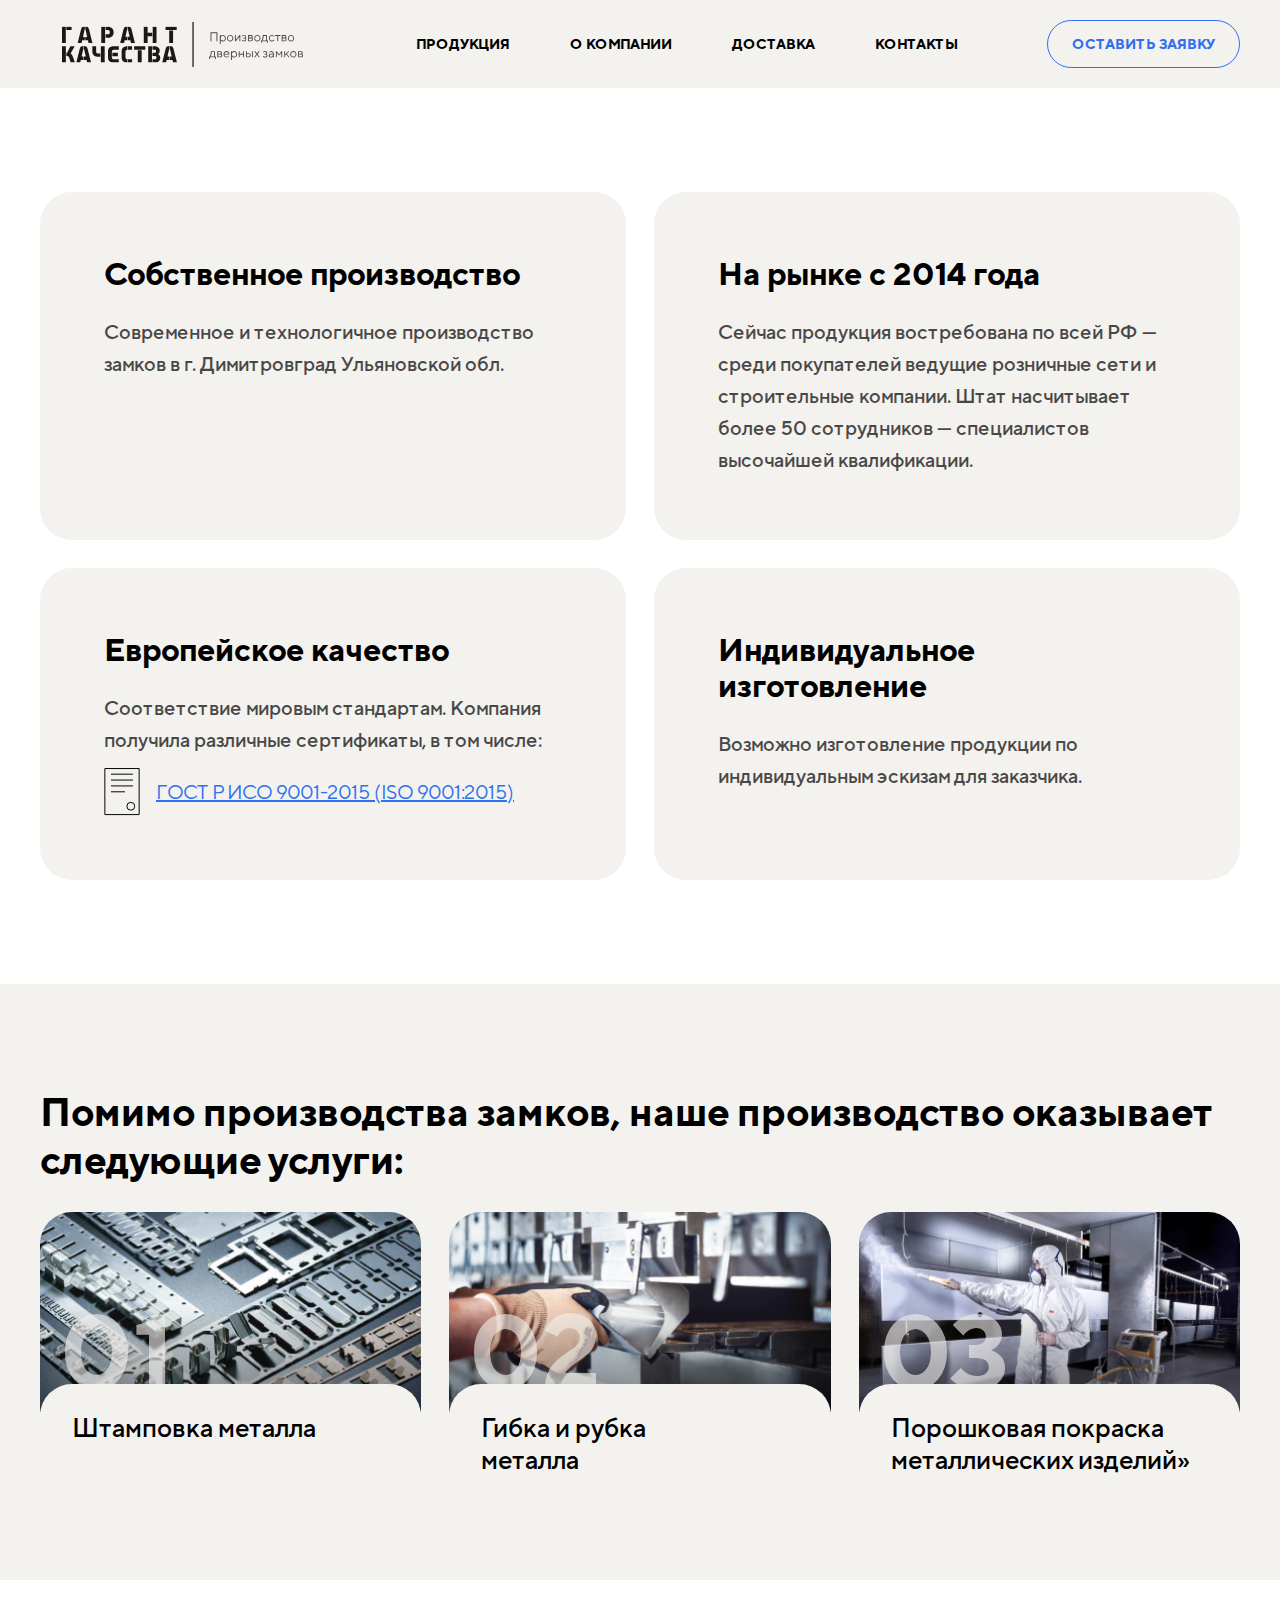
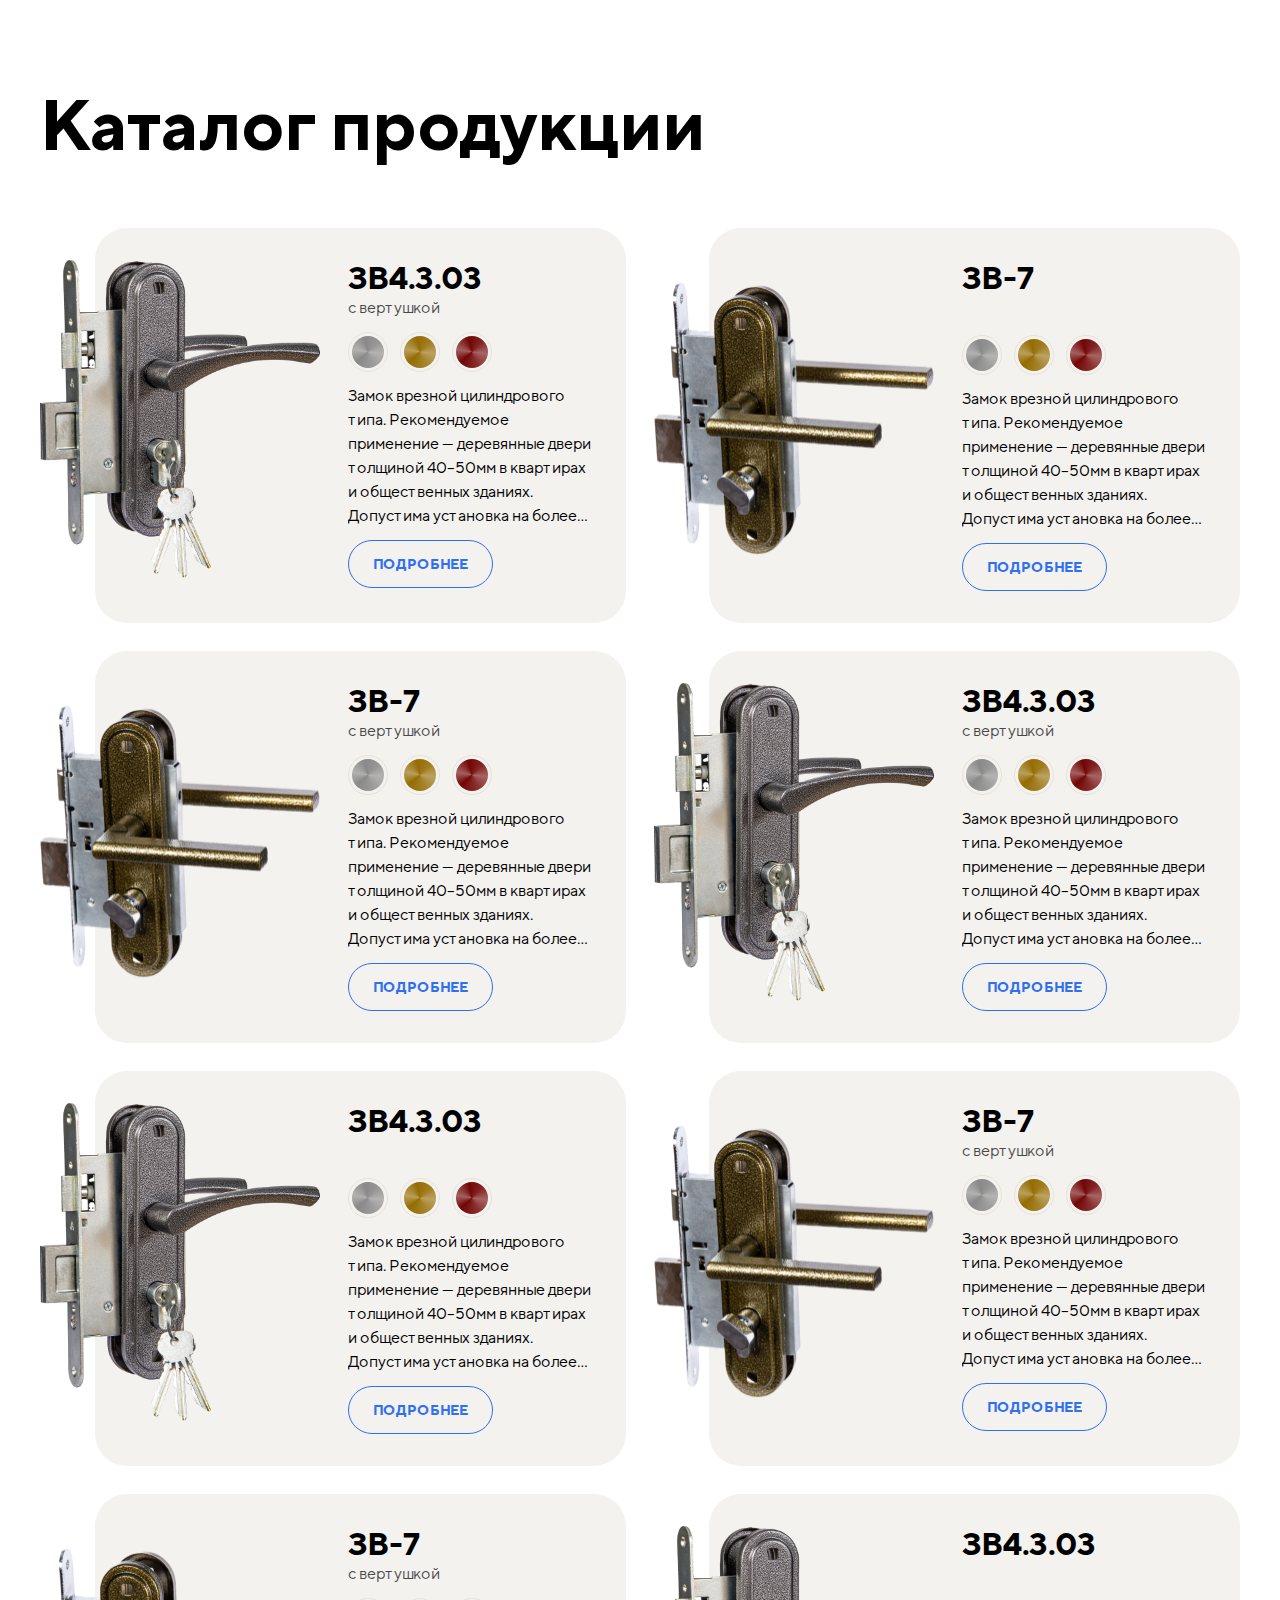
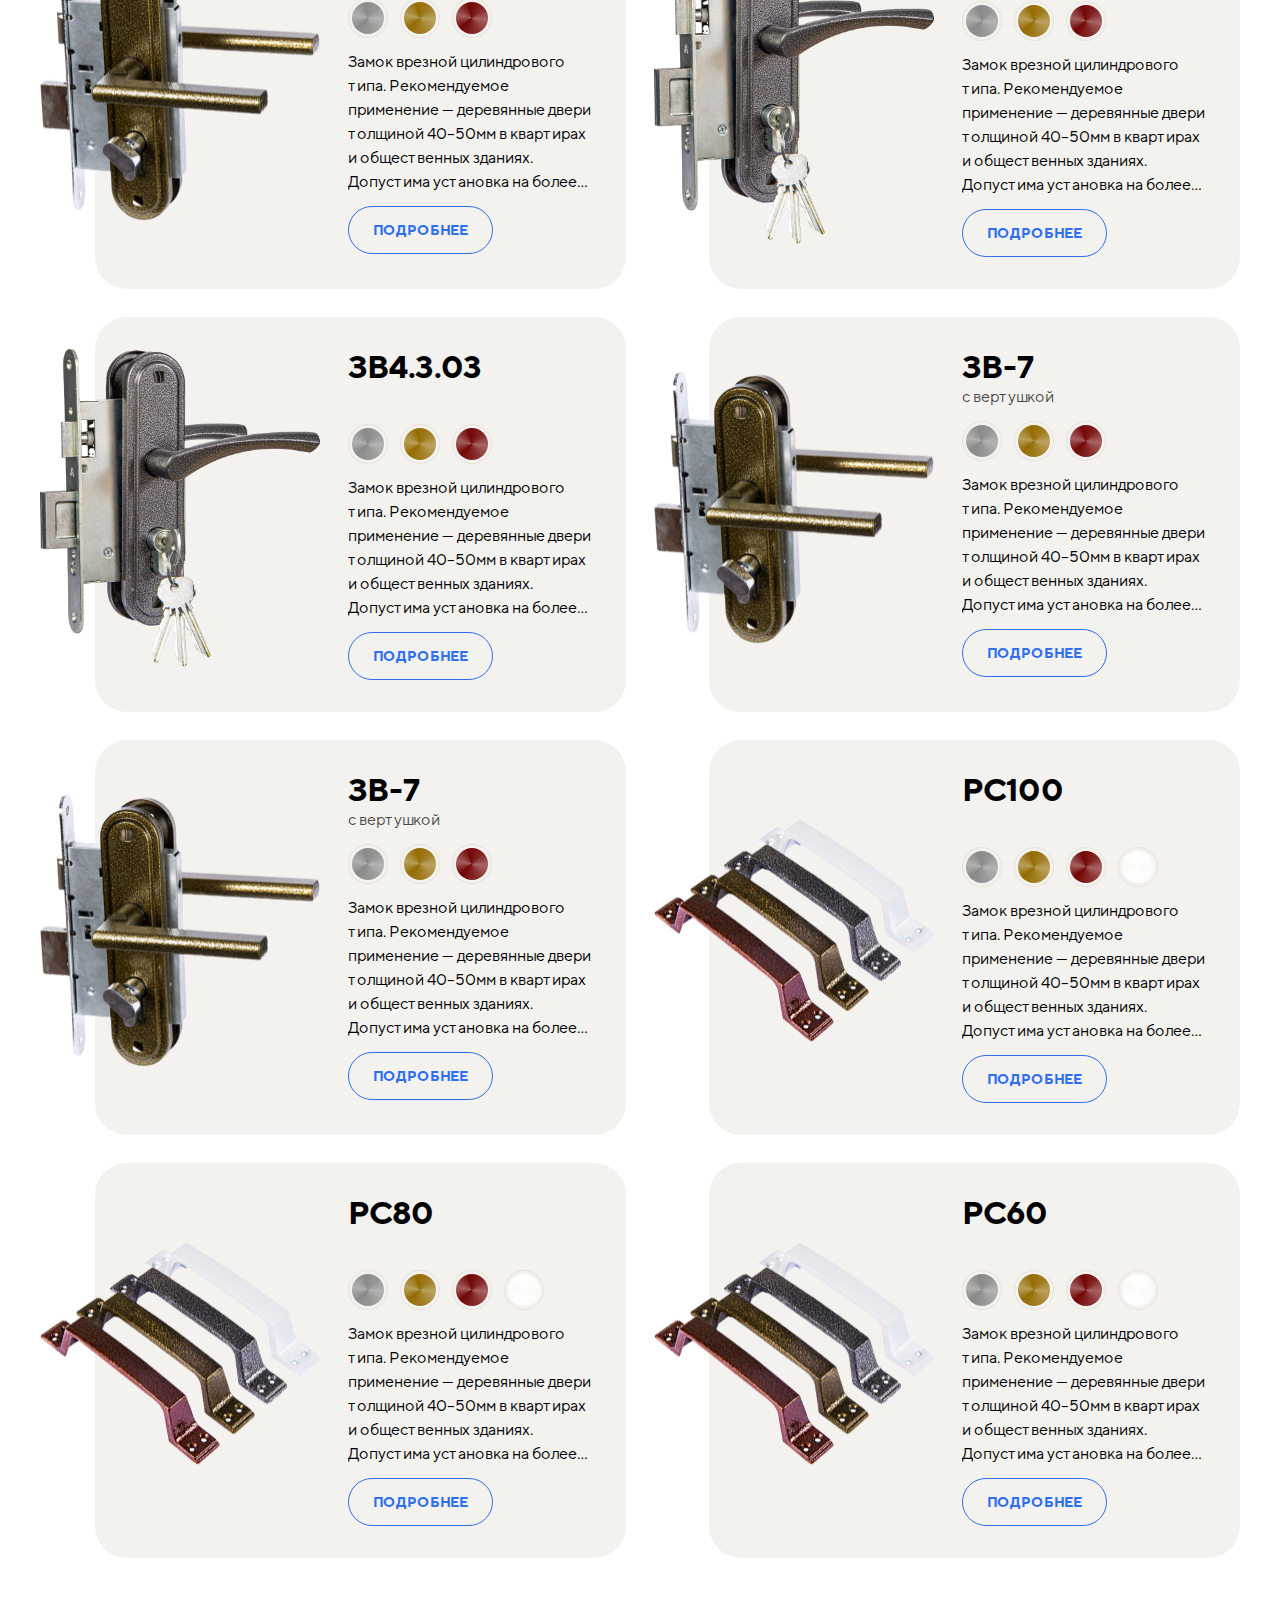
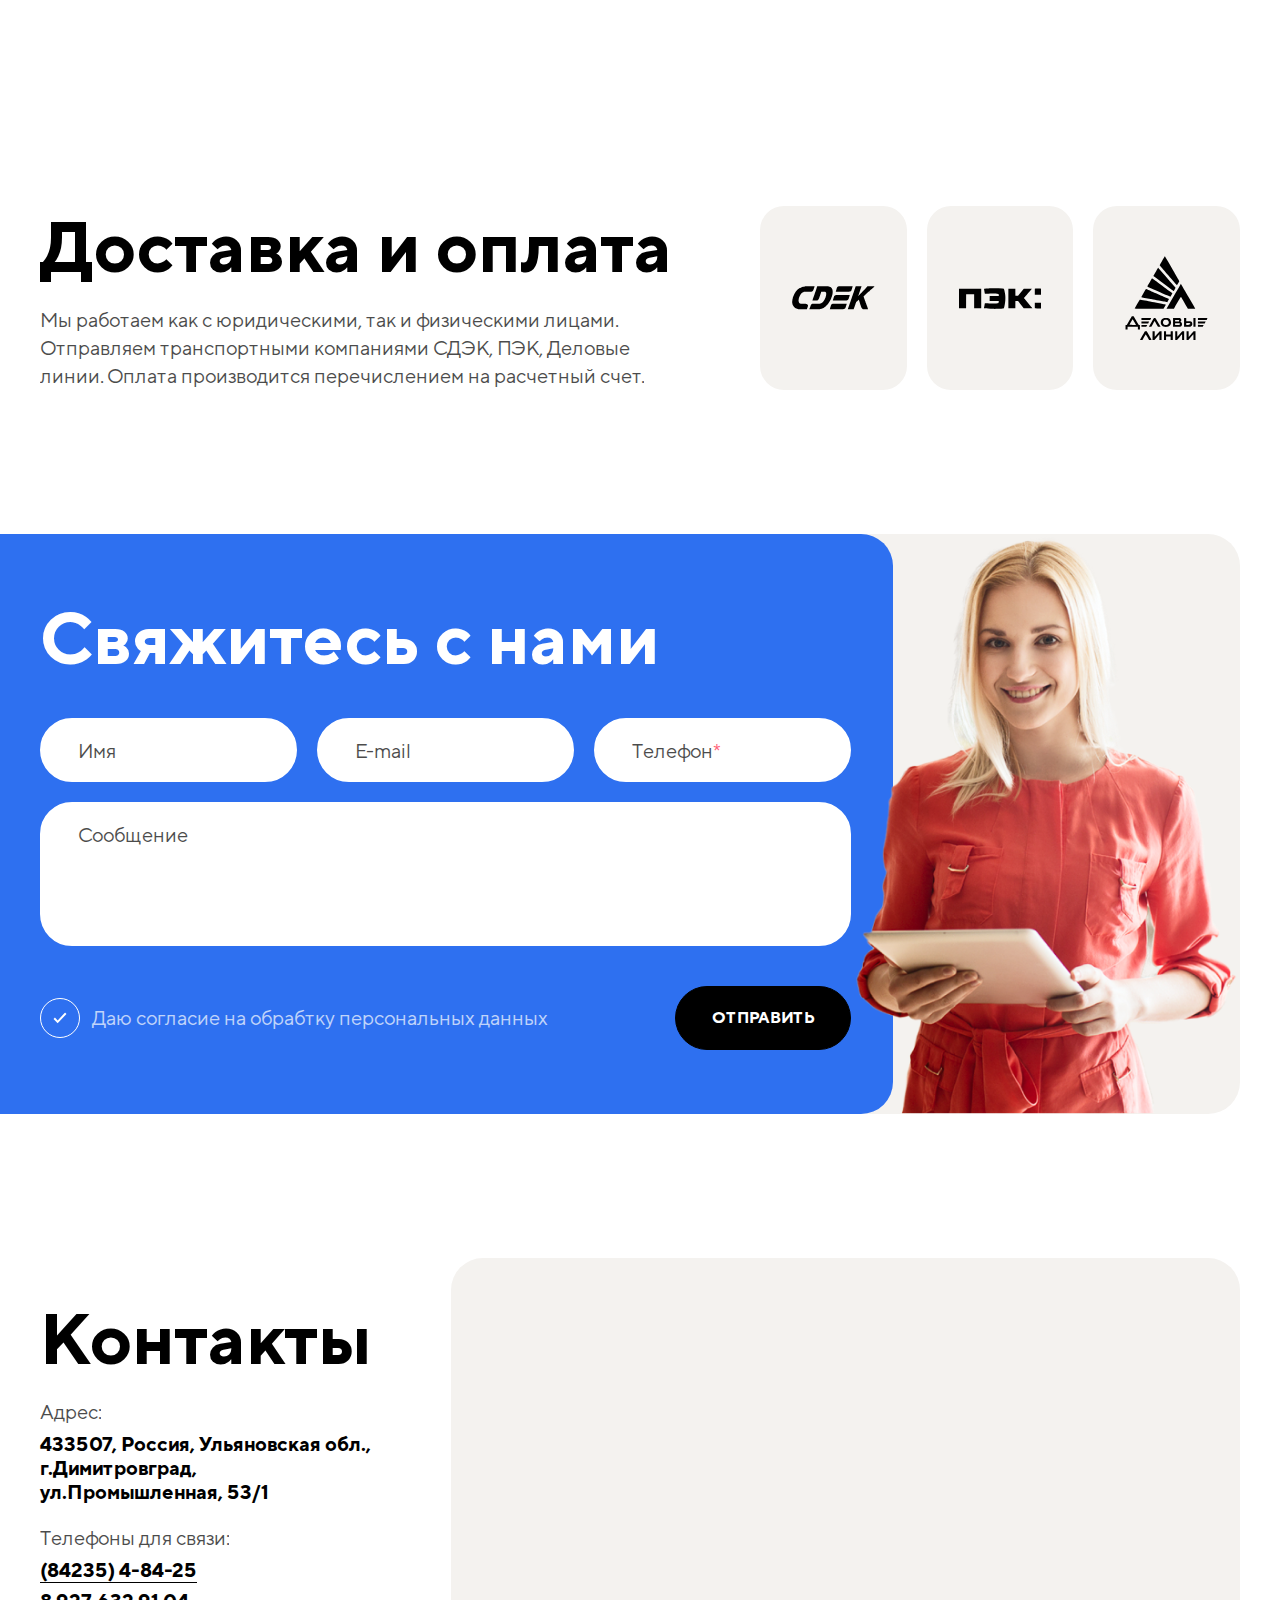
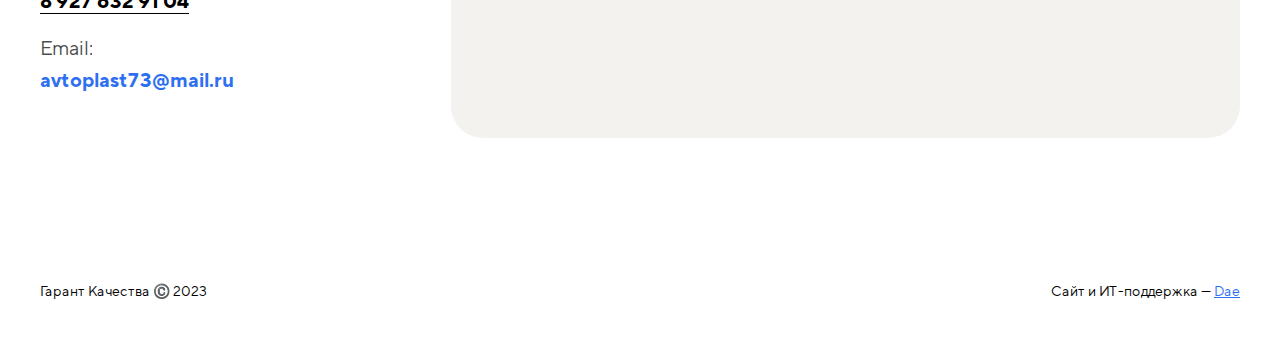
==== commit 7a9d1818: "fix: Improvements" ====
--- a/index.html
+++ b/index.html
@@ -55,7 +55,9 @@
 		<div class="wrapper__content">
 			<!-- main -->
 			<section class="main" id="main">
-				<div class="container"></div>
+				<div class="container">
+					<a href="#" class="main__btn btn">перейти в каталог</a>
+				</div>
 			</section>
 			<!-- end of main -->
 			<!-- advantages -->
@@ -673,7 +675,7 @@
 	</div>
 	<!-- end of mobile menu -->
 	<!-- catalog modal -->
-	<div class="catalog-modal is--active" id="catalog-modal">
+	<div class="catalog-modal" id="catalog-modal">
 		<div class="catalog-modal__wrap">
 			<div class="catalog-modal__wrapper">
 				<button class="catalog-modal__close" aria-label="Закрыть">
--- a/css/app.min.css
+++ b/css/app.min.css
@@ -1 +1 @@
-html{scroll-padding-top:104px}@media screen and (min-width: 768px)and (max-width: 1599px){html{scroll-padding-top:88px}}@media screen and (max-width: 767px){html{scroll-padding-top:72px}}body{position:relative;overflow-x:hidden;font-family:"TT Norms Pro",sans-serif;font-size:16px;line-height:1.25;color:#000}ul,ol,li{display:block;padding:0;margin:0;list-style:none}h1,h2,h3,h4,h5,h6{margin:0;font-weight:normal;line-height:1.25}p{margin:0}a{display:inline-block;color:#000;text-decoration:none;-webkit-transition:all .25s ease-in-out;transition:all .25s ease-in-out}a:hover{text-decoration:none;color:#000}a:active{color:#000}input[type=number]{-moz-appearance:textfield}input[type=number]::-webkit-outer-spin-button,input[type=number]::-webkit-inner-spin-button{display:none;-webkit-appearance:none;appearance:none;margin:0}picture{display:block}img{max-width:100%}svg{-webkit-transition:all .25s ease-in-out;transition:all .25s ease-in-out}.container{margin:0 auto;padding:0 80px;max-width:1840px;width:100%}@media screen and (min-width: 768px)and (max-width: 1299px){.container{padding:0 40px}}@media screen and (max-width: 767px){.container{padding:0 20px}}.btn{position:relative;z-index:1;display:-webkit-box;display:-ms-flexbox;display:flex;-webkit-box-align:center;-ms-flex-align:center;align-items:center;-webkit-box-pack:center;-ms-flex-pack:center;justify-content:center;overflow:hidden;padding:25px 40px;width:-webkit-fit-content;width:-moz-fit-content;width:fit-content;font-size:16px;font-weight:bold;line-height:1.25;text-transform:uppercase;text-align:center;color:#fff;background:#2e70f0;border:1px solid #2e70f0;border-radius:40px;-webkit-transition:all .25s ease-in-out;transition:all .25s ease-in-out}.btn:focus{outline:none}.btn:hover{color:#fff}.btn:active{color:#fff;background:#0c1f45;border-color:#0c1f45}.btn--sm{padding:17px 32px}.btn--md{padding:21px 36px}.btn--border{color:#2e70f0;background:rgba(0,0,0,0)}.btn--border:hover{color:#2e70f0}.btn--border:active{color:#2e70f0}.btn--black{background:#000;border-color:#000}.btn--black:hover{color:#fff}.btn--black:active{color:#fff}@media screen and (hover: hover){.btn:hover{color:#fff;background:#1c479b;border-color:#1c479b}.btn:active{color:#fff;background:#0c1f45;border-color:#0c1f45}}@media screen and (max-width: 1599px){.btn{padding:21px 36px}.btn--sm{padding:13px 24px;font-size:14px;line-height:1.42858}.btn--md{padding:17px 36px}}.color-checkbox{display:block;overflow:hidden;cursor:pointer}@media screen and (hover: hover){.color-checkbox:hover .color-checkbox__icon{border-color:#2e70f0}}.color-checkbox__input{display:none}.color-checkbox__input:checked~.color-checkbox__icon{border-color:#000}.color-checkbox__icon{position:relative;z-index:1;display:block;overflow:hidden;min-width:40px;width:40px;height:40px;border:1px solid #e5e2d7;border-radius:50%;-webkit-transition:all .25s ease-in-out;transition:all .25s ease-in-out}.color-checkbox__icon::before{content:"";position:absolute;top:50%;left:50%;z-index:1;-webkit-transform:translate(-50%, -50%);-ms-transform:translate(-50%, -50%);transform:translate(-50%, -50%);display:block;width:32px;height:32px;background:var(--color);border-radius:50%;-webkit-transition:background .25s ease-in-out;transition:background .25s ease-in-out}.circle-checkbox{display:-webkit-box;display:-ms-flexbox;display:flex;-webkit-box-align:center;-ms-flex-align:center;align-items:center;overflow:hidden;cursor:pointer}@media screen and (hover: hover){.circle-checkbox:hover .color-checkbox__icon{border-color:#2e70f0}}.circle-checkbox__input{display:none}.circle-checkbox__input:checked~.circle-checkbox__group .circle-checkbox__icon{border-color:#fff}.circle-checkbox__input:checked~.circle-checkbox__group .circle-checkbox__icon::before{opacity:1}.circle-checkbox__group{display:-webkit-box;display:-ms-flexbox;display:flex;-webkit-box-align:start;-ms-flex-align:start;align-items:flex-start;margin:0;cursor:pointer}.circle-checkbox__icon{position:relative;z-index:1;display:block;overflow:hidden;margin-right:12px;min-width:40px;width:40px;height:40px;border:1px solid rgba(255,255,255,.4);border-radius:50%;-webkit-transition:all .25s ease-in-out;transition:all .25s ease-in-out}.circle-checkbox__icon::before{content:"";position:absolute;top:50%;left:50%;z-index:1;-webkit-transform:translate(-50%, -50%);-ms-transform:translate(-50%, -50%);transform:translate(-50%, -50%);display:block;width:14px;height:14px;opacity:0;background-image:url(../img/sprite.svg#icon-check-white);background-repeat:no-repeat;background-size:contain;background-position:center center;-webkit-transition:opacity .25s ease-in-out;transition:opacity .25s ease-in-out}@media screen and (max-width: 767px){.circle-checkbox__icon{min-width:36px;width:36px;height:36px}}.circle-checkbox__title{display:block;margin:auto 0;font-size:20px;font-weight:normal;line-height:1.4;text-align:left;opacity:.7;-webkit-transition:all .25s ease-in-out;transition:all .25s ease-in-out}@media screen and (max-width: 767px){.circle-checkbox__title{font-size:15px;line-height:1.3333333}}.input-field__inner{position:relative;z-index:1}.input-field__label{position:absolute;top:19px;left:38px;z-index:2;-webkit-transform-origin:left top;-ms-transform-origin:left top;transform-origin:left top;display:block;overflow:hidden;margin:0;max-width:calc(100% - 72px);width:100%;font-size:24px;font-weight:normal;line-height:1.3333333;text-overflow:ellipsis;white-space:nowrap;color:#000;opacity:.7;cursor:text;-webkit-transition:all .15s ease;transition:all .15s ease}.input-field__label span{color:#ff1640}@media screen and (min-width: 768px)and (max-width: 1599px){.input-field__label{font-size:20px;line-height:1.4}}@media screen and (max-width: 767px){.input-field__label{top:18px;left:31px;font-size:15px}}.input-field__input,.input-field__textarea{position:relative;z-index:1;-webkit-appearance:none;-moz-appearance:none;appearance:none;display:block;padding:26px 36px 8px;width:100%;font-size:24px;font-weight:normal;line-height:1.3333333;text-align:left;color:#000;background:#fff;border:3px solid #fff;border-radius:40px;-webkit-transition:all .25s ease-in-out;transition:all .25s ease-in-out}.input-field__input::-webkit-input-placeholder, .input-field__textarea::-webkit-input-placeholder{opacity:0}.input-field__input::-moz-placeholder, .input-field__textarea::-moz-placeholder{opacity:0}.input-field__input:-ms-input-placeholder, .input-field__textarea:-ms-input-placeholder{opacity:0}.input-field__input::-ms-input-placeholder, .input-field__textarea::-ms-input-placeholder{opacity:0}.input-field__input::placeholder,.input-field__textarea::placeholder{opacity:0}.input-field__input:focus,.input-field__textarea:focus{outline:none;border-color:#0c1f45}.input-field__input:not(:-moz-placeholder-shown)+label, .input-field__textarea:not(:-moz-placeholder-shown)+label{transform:translate(1px, -9px) scale(0.7)}.input-field__input:not(:-ms-input-placeholder)+label, .input-field__textarea:not(:-ms-input-placeholder)+label{-ms-transform:translate(1px, -9px) scale(0.7);transform:translate(1px, -9px) scale(0.7)}.input-field__input:focus+label,.input-field__input:not(:placeholder-shown)+label,.input-field__textarea:focus+label,.input-field__textarea:not(:placeholder-shown)+label{-webkit-transform:translate(1px, -9px) scale(0.7);-ms-transform:translate(1px, -9px) scale(0.7);transform:translate(1px, -9px) scale(0.7)}@media screen and (hover: hover){.input-field__input:hover,.input-field__textarea:hover{border-color:#1c479b}}@media screen and (min-width: 768px)and (max-width: 1599px){.input-field__input,.input-field__textarea{padding:24px 36px 6px;font-size:20px;line-height:1.4}}@media screen and (max-width: 767px){.input-field__input,.input-field__textarea{padding:22px 28px 8px;font-size:15px}.input-field__input:not(:-moz-placeholder-shown)+label, .input-field__textarea:not(:-moz-placeholder-shown)+label{transform:translate(1px, -7px) scale(0.7)}.input-field__input:not(:-ms-input-placeholder)+label, .input-field__textarea:not(:-ms-input-placeholder)+label{-ms-transform:translate(1px, -7px) scale(0.7);transform:translate(1px, -7px) scale(0.7)}.input-field__input:focus+label,.input-field__input:not(:placeholder-shown)+label,.input-field__textarea:focus+label,.input-field__textarea:not(:placeholder-shown)+label{-webkit-transform:translate(1px, -7px) scale(0.7);-ms-transform:translate(1px, -7px) scale(0.7);transform:translate(1px, -7px) scale(0.7)}}.input-field__textarea{overflow:hidden;resize:none;min-height:144px;border-radius:32px}.header{position:fixed;top:0;right:0;left:0;z-index:100;-webkit-box-flex:0;-ms-flex:0 0 auto;flex:0 0 auto;background:#f4f2ef}.header__wrapper{display:-webkit-box;display:-ms-flexbox;display:flex;-webkit-box-align:center;-ms-flex-align:center;align-items:center;-webkit-box-pack:justify;-ms-flex-pack:justify;justify-content:space-between;padding:24px 0}@media screen and (min-width: 768px)and (max-width: 1599px){.header__wrapper{padding:20px 0}}@media screen and (max-width: 767px){.header__wrapper{padding:14px 0}}.header__logotype{display:block;overflow:hidden;min-width:301px;width:301px;height:56px}.header__logotype img{display:block;max-height:100%;width:100%;height:100%;-o-object-fit:contain;object-fit:contain}@media screen and (min-width: 768px)and (max-width: 1599px){.header__logotype{min-width:286px;width:286px;height:45px}}@media screen and (max-width: 767px){.header__logotype{margin-right:16px;min-width:auto;width:257px;height:44px}}@media screen and (max-width: 1199px){.header__nav{display:none}}@media screen and (max-width: 1199px){.header__btn{margin-right:16px;margin-left:auto}}@media screen and (max-width: 767px){.header__btn{display:none}}.nav__list{display:-webkit-box;display:-ms-flexbox;display:flex;-webkit-box-align:center;-ms-flex-align:center;align-items:center;-webkit-box-pack:justify;-ms-flex-pack:justify;justify-content:space-between;width:-webkit-fit-content;width:-moz-fit-content;width:fit-content}@media screen and (max-width: 1199px){.nav__list{-webkit-box-orient:vertical;-webkit-box-direction:normal;-ms-flex-direction:column;flex-direction:column;-webkit-box-align:start;-ms-flex-align:start;align-items:flex-start}}.nav__item+.nav__item{margin-left:120px}@media screen and (min-width: 1200px)and (max-width: 1599px){.nav__item+.nav__item{margin-left:60px}}@media screen and (max-width: 1199px){.nav__item+.nav__item{margin-top:40px;margin-left:0}}.nav__link{display:block;width:-webkit-fit-content;width:-moz-fit-content;width:fit-content;font-size:16px;font-weight:bold;text-transform:uppercase}.nav__link:active{color:#1c479b}@media screen and (hover: hover){.nav__link:hover{color:#2e70f0}.nav__link:active{color:#1c479b}}@media screen and (min-width: 1200px)and (max-width: 1599px){.nav__link{font-size:14px;line-height:1.42858}}@media screen and (max-width: 1199px){.nav__link{font-size:20px;line-height:1.2;text-transform:none}}.hamburger{position:relative;z-index:1;display:block;overflow:hidden;padding:0;min-width:48px;width:48px;height:48px;font-size:0;background:rgba(0,0,0,0);border:1px solid #2e70f0;border-radius:50%;-webkit-transition:all .25s ease-in-out;transition:all .25s ease-in-out}.hamburger:focus{outline:none}@media screen and (min-width: 1200px){.hamburger{display:none}}@media screen and (max-width: 767px){.hamburger{margin-left:auto;min-width:44px;width:44px;height:44px}}.hamburger__inner{position:absolute;left:15px;z-index:1;display:block;width:16px;height:1px;background:#2e70f0;-webkit-transition:all .25s ease-in-out;transition:all .25s ease-in-out}.hamburger__inner:first-child{top:17px}.hamburger__inner:nth-child(2){top:23px}.hamburger__inner:last-child{top:29px}@media screen and (max-width: 767px){.hamburger__inner{left:13px}.hamburger__inner:first-child{top:15px}.hamburger__inner:nth-child(2){top:21px}.hamburger__inner:last-child{top:27px}}.footer{position:relative;z-index:1;-webkit-box-flex:0;-ms-flex:0 0 auto;flex:0 0 auto}.footer__wrapper{display:-webkit-box;display:-ms-flexbox;display:flex;-webkit-box-align:center;-ms-flex-align:center;align-items:center;-webkit-box-pack:justify;-ms-flex-pack:justify;justify-content:space-between;padding:64px 0}@media screen and (min-width: 768px)and (max-width: 1599px){.footer__wrapper{padding:40px 0}}@media screen and (max-width: 767px){.footer__wrapper{-webkit-box-orient:vertical;-webkit-box-direction:normal;-ms-flex-direction:column;flex-direction:column;padding:20px 0;text-align:center}}.footer__copyright{display:block;width:-webkit-fit-content;width:-moz-fit-content;width:fit-content;font-size:16px;font-weight:normal}.footer__copyright a{text-decoration:underline;color:#2e70f0}@media screen and (hover: hover){.footer__copyright a:hover{color:#1c479b}}@media screen and (max-width: 1599px){.footer__copyright{font-size:14px;line-height:1.28572}}.footer__copyright+.footer__copyright{margin-left:20px}@media screen and (max-width: 767px){.footer__copyright+.footer__copyright{margin-top:20px;margin-left:0}}.mobile-menu{position:fixed;top:0;right:0;bottom:0;z-index:800;display:block;overflow-x:hidden;overflow-y:auto;max-height:100dvh;width:100%;background:rgba(0,0,0,.5);opacity:0;visibility:hidden;pointer-events:none;-webkit-transition:all .15s ease;transition:all .15s ease}.mobile-menu.is--active{opacity:1;visibility:visible;pointer-events:all}.mobile-menu.is--active .mobile-menu__wrap{-webkit-transform:translate(0, 0);-ms-transform:translate(0, 0);transform:translate(0, 0)}.mobile-menu__wrap{position:relative;z-index:1;-webkit-transform:translate(104%, 0);-ms-transform:translate(104%, 0);transform:translate(104%, 0);display:-webkit-box;display:-ms-flexbox;display:flex;-webkit-box-orient:vertical;-webkit-box-direction:normal;-ms-flex-direction:column;flex-direction:column;-webkit-box-pack:justify;-ms-flex-pack:justify;justify-content:space-between;margin-left:auto;padding:58px 40px 40px;max-width:461px;min-height:100dvh;width:100%;background:#fff;-webkit-transition:all .25s ease-in-out;transition:all .25s ease-in-out}@media screen and (max-width: 767px){.mobile-menu__wrap{max-width:calc(100% - 20px)}}.mobile-menu__close{position:absolute;top:20px;right:40px;z-index:10;display:-webkit-box;display:-ms-flexbox;display:flex;-webkit-box-align:center;-ms-flex-align:center;align-items:center;-webkit-box-pack:center;-ms-flex-pack:center;justify-content:center;min-width:48px;width:48px;height:48px;background:rgba(0,0,0,0);border:1px solid #2e70f0;border-radius:50%;-webkit-transition:all .25s ease-in-out;transition:all .25s ease-in-out}.mobile-menu__close>svg{min-width:12px;width:12px;height:12px;color:#2e70f0}.mobile-menu__close:focus{outline:none}@media screen and (max-width: 767px){.mobile-menu__close{top:14px;right:20px;min-width:44px;width:44px;height:44px}}.mobile-menu__bottom{margin-top:40px}.mobile-menu__group+.mobile-menu__group{margin-top:20px}.mobile-menu__help{display:block;width:-webkit-fit-content;width:-moz-fit-content;width:fit-content;font-size:24px;font-weight:normal;line-height:1.5;opacity:.7}@media screen and (min-width: 768px)and (max-width: 1599px){.mobile-menu__help{font-size:20px;line-height:1.4}}@media screen and (max-width: 767px){.mobile-menu__help{font-size:15px;line-height:1.3333333}}.mobile-menu__value{display:block;margin:6px 0 0;width:-webkit-fit-content;width:-moz-fit-content;width:fit-content;font-size:24px;font-weight:bold;line-height:1.5}.mobile-menu__value[href]{border-bottom:1px solid #000}@media screen and (hover: hover){.mobile-menu__value[href]:hover{color:#2e70f0;border-color:#2e70f0}}@media screen and (min-width: 768px)and (max-width: 1599px){.mobile-menu__value{font-size:20px;line-height:1.2}}@media screen and (max-width: 767px){.mobile-menu__value{margin:4px 0 0;font-size:15px;line-height:1.3333333}}.mobile-menu__value+.mobile-menu__value{margin-top:6px}.mobile-menu__link{display:block;margin:6px 0 0;width:-webkit-fit-content;width:-moz-fit-content;width:fit-content;font-size:24px;font-weight:bold;line-height:1.5;color:#2e70f0}.mobile-menu__link:hover{color:#2e70f0}@media screen and (hover: hover){.mobile-menu__link:hover{color:#1c479b}}@media screen and (min-width: 768px)and (max-width: 1599px){.mobile-menu__link{font-size:20px;line-height:1.2}}@media screen and (max-width: 767px){.mobile-menu__link{margin:4px 0 0;font-size:15px;line-height:1.3333333}}.mobile-menu__btn{margin-top:20px;width:100%}.catalog-modal{position:fixed;top:0;right:0;bottom:0;left:0;z-index:3000;-webkit-transform:translate3d(0, 0, 0);transform:translate3d(0, 0, 0);overflow-x:hidden;overflow-y:auto;width:100%;height:100%;max-height:100dvh;background:rgba(0,0,0,.5);visibility:hidden;opacity:0;pointer-events:none;-webkit-transition:all .15s ease;transition:all .15s ease}.catalog-modal.is--active{visibility:visible;opacity:1;pointer-events:all}.catalog-modal.is--active .catalog-modal__wrap{-webkit-transform:translate(0, 0);-ms-transform:translate(0, 0);transform:translate(0, 0);opacity:1}.catalog-modal__wrap{position:relative;z-index:2;-webkit-transform:translate(0, 10%);-ms-transform:translate(0, 10%);transform:translate(0, 10%);-webkit-transform-origin:center top;-ms-transform-origin:center top;transform-origin:center top;display:-webkit-box;display:-ms-flexbox;display:flex;-webkit-box-align:center;-ms-flex-align:center;align-items:center;-webkit-box-pack:center;-ms-flex-pack:center;justify-content:center;margin:20px auto;padding:0 20px;min-height:calc(100dvh - 40px);width:100%;opacity:0;-webkit-transition:all .15s ease;transition:all .15s ease}@media screen and (max-width: 767px){.catalog-modal__wrap{padding:0 8px}}.catalog-modal__wrapper{position:relative;z-index:1;overflow:hidden;padding:64px 60px;max-width:1326px;width:100%;background:#fff;border-radius:32px}@media screen and (min-width: 768px)and (max-width: 1199px){.catalog-modal__wrapper{padding:20px 20px 40px}}@media screen and (max-width: 767px){.catalog-modal__wrapper{padding:20px 8px 40px}}.catalog-modal__close{position:absolute;top:16px;right:16px;z-index:20;display:-webkit-box;display:-ms-flexbox;display:flex;-webkit-box-align:center;-ms-flex-align:center;align-items:center;-webkit-box-pack:center;-ms-flex-pack:center;justify-content:center;padding:0;min-width:36px;width:36px;height:36px;font-size:0;background:rgba(0,0,0,0);border:none;border-radius:50%;-webkit-transition:all .25s ease-in-out;transition:all .25s ease-in-out}.catalog-modal__close>svg{min-width:12px;width:12px;height:12px;color:#2e70f0}.catalog-modal__close:focus{outline:none}@media screen and (hover: hover){.catalog-modal__close:hover{background:#e9f0ff}.catalog-modal__close:hover>svg{color:#1c479b}.catalog-modal__close:active{background:#e9f0ff}.catalog-modal__close:active>svg{color:#0c1f45}}@media screen and (max-width: 767px){.catalog-modal__close{top:8px;right:8px}}.catalog-modal__main{display:-webkit-box;display:-ms-flexbox;display:flex;-webkit-box-pack:justify;-ms-flex-pack:justify;justify-content:space-between}@media screen and (max-width: 1199px){.catalog-modal__main{-webkit-box-orient:vertical;-webkit-box-direction:normal;-ms-flex-direction:column;flex-direction:column}}.catalog-modal__slider{max-width:587px;min-width:587px;width:100%}@media screen and (max-width: 1199px){.catalog-modal__slider{max-width:none;min-width:auto}}.catalog-modal__slider .swiper-button-prev,.catalog-modal__slider .swiper-button-next{position:absolute;top:50%;z-index:10;-webkit-transform:translate(0, -50%);-ms-transform:translate(0, -50%);transform:translate(0, -50%);display:-webkit-box;display:-ms-flexbox;display:flex;-webkit-box-align:center;-ms-flex-align:center;align-items:center;-webkit-box-pack:center;-ms-flex-pack:center;justify-content:center;padding:0;min-width:48px;width:48px;height:48px;font-size:0;background:rgba(0,0,0,0);border:1px solid #2e70f0;border-radius:50%;-webkit-transition:all .25s ease-in-out;transition:all .25s ease-in-out}.catalog-modal__slider .swiper-button-prev:focus,.catalog-modal__slider .swiper-button-next:focus{outline:none}.catalog-modal__slider .swiper-button-prev:active,.catalog-modal__slider .swiper-button-next:active{background:#0c1f45;border-color:#0c1f45}.catalog-modal__slider .swiper-button-prev:active>svg,.catalog-modal__slider .swiper-button-next:active>svg{color:#fff}@media screen and (hover: hover){.catalog-modal__slider .swiper-button-prev:hover,.catalog-modal__slider .swiper-button-next:hover{background:#1c479b;border-color:#1c479b}.catalog-modal__slider .swiper-button-prev:hover>svg,.catalog-modal__slider .swiper-button-next:hover>svg{color:#fff}.catalog-modal__slider .swiper-button-prev:active,.catalog-modal__slider .swiper-button-next:active{background:#0c1f45;border-color:#0c1f45}.catalog-modal__slider .swiper-button-prev:active>svg,.catalog-modal__slider .swiper-button-next:active>svg{color:#fff}}@media screen and (max-width: 767px){.catalog-modal__slider .swiper-button-prev,.catalog-modal__slider .swiper-button-next{min-width:36px;width:36px;height:36px}}.catalog-modal__slider .swiper-button-prev{left:0}.catalog-modal__slider .swiper-button-next{right:0}.catalog-modal__slider .swiper-button-icon{min-width:20px;width:20px;height:20px;color:#2e70f0}@media screen and (max-width: 767px){.catalog-modal__slider .swiper-button-icon{min-width:15px;width:15px;height:15px}}.catalog-modal__slider .swiper-pagination{display:-webkit-box;display:-ms-flexbox;display:flex;-webkit-box-align:center;-ms-flex-align:center;align-items:center;-webkit-box-pack:center;-ms-flex-pack:center;justify-content:center;margin:20px auto 0;width:-webkit-fit-content;width:-moz-fit-content;width:fit-content}.catalog-modal__slider .swiper-pagination-bullet{position:relative;z-index:1;display:block;min-width:16px;width:16px;height:16px;border:1px solid rgba(0,0,0,.3);border-radius:50%;-webkit-transition:all .25s ease-in-out;transition:all .25s ease-in-out}.catalog-modal__slider .swiper-pagination-bullet::before{content:"";position:absolute;top:50%;left:50%;z-index:1;-webkit-transform:translate(-50%, -50%);-ms-transform:translate(-50%, -50%);transform:translate(-50%, -50%);display:block;width:6px;height:6px;border-radius:50%;-webkit-transition:all .25s ease-in-out;transition:all .25s ease-in-out}@media screen and (hover: hover){.catalog-modal__slider .swiper-pagination-bullet:hover{border-color:#2e70f0}}.catalog-modal__slider .swiper-pagination-bullet+.swiper-pagination-bullet{margin-left:20px}.catalog-modal__slider .swiper-pagination-bullet-active{border-color:#2e70f0}.catalog-modal__slider .swiper-pagination-bullet-active::before{background:#2e70f0}.catalog-modal__slide{display:block;overflow:hidden;width:100%;height:574px}.catalog-modal__slide img{display:block;width:100%;height:100%;-o-object-fit:contain;object-fit:contain}@media screen and (min-width: 768px)and (max-width: 1199px){.catalog-modal__slide{margin:0 auto;max-width:570px;min-width:570px;height:476px}}@media screen and (max-width: 767px){.catalog-modal__slide{margin:0 auto;max-width:264px;min-width:264px;height:220px}}.catalog-modal__body{margin-left:30px;max-width:calc(100% - 587px - 30px);width:100%}@media screen and (max-width: 1199px){.catalog-modal__body{margin-left:0;max-width:none}}@media screen and (min-width: 768px)and (max-width: 1199px){.catalog-modal__body{margin-top:40px}}@media screen and (max-width: 767px){.catalog-modal__body{margin-top:36px;padding-right:12px;padding-left:12px}}.catalog-modal__heading{font-size:72px;font-weight:800;line-height:1.111111111}@media screen and (max-width: 767px){.catalog-modal__heading{font-size:48px;line-height:1.08333}}.catalog-modal__colors{display:-webkit-box;display:-ms-flexbox;display:flex;-ms-flex-wrap:wrap;flex-wrap:wrap;margin-top:7px;margin-right:-12px;margin-bottom:-12px}.catalog-modal__color{margin-right:12px;margin-bottom:12px}.catalog-modal__details{margin-top:20px}.catalog-modal__details-item{display:-webkit-box;display:-ms-flexbox;display:flex;-webkit-box-align:start;-ms-flex-align:start;align-items:flex-start;-webkit-box-pack:justify;-ms-flex-pack:justify;justify-content:space-between}@media screen and (max-width: 767px){.catalog-modal__details-item{-webkit-box-orient:vertical;-webkit-box-direction:normal;-ms-flex-direction:column;flex-direction:column;-webkit-box-align:start;-ms-flex-align:start;align-items:flex-start}}.catalog-modal__details-item+.catalog-modal__details-item{margin-top:8px}.catalog-modal__details-subtitle{display:block;width:-webkit-fit-content;width:-moz-fit-content;width:fit-content;font-size:16px;font-weight:normal;line-height:1.5;opacity:.7}@media screen and (max-width: 767px){.catalog-modal__details-subtitle{font-size:15px;line-height:1.3333333}}.catalog-modal__details-delimiter{-webkit-box-flex:1;-ms-flex:1 1 auto;flex:1 1 auto;display:block;margin:0 8px;height:17px;border-bottom:1px dashed rgba(0,0,0,.3)}@media screen and (max-width: 767px){.catalog-modal__details-delimiter{display:none}}.catalog-modal__details-value{display:block;max-width:289.5px;min-width:289.5px;width:100%;font-size:16px;font-weight:normal;line-height:1.5}@media screen and (max-width: 767px){.catalog-modal__details-value{max-width:none;min-width:auto;font-size:15px;line-height:1.3333333}}.catalog-modal__btn{margin-top:42px}@media screen and (max-width: 767px){.catalog-modal__btn{margin-top:20px;width:100%}}.catalog-modal__bottom{margin-top:64px}@media screen and (max-width: 767px){.catalog-modal__bottom{padding-right:12px;padding-left:12px}}.catalog-modal__title{font-size:32px;font-weight:bold;line-height:1.125}@media screen and (max-width: 767px){.catalog-modal__title{font-size:24px;line-height:1.3333333}}.catalog-modal__description{margin-top:20px;font-size:20px;font-weight:normal;line-height:1.6}@media screen and (max-width: 767px){.catalog-modal__description{margin-top:12px;font-size:15px;line-height:1.3333333}}.modal{position:fixed;top:0;right:0;bottom:0;left:0;z-index:3000;-webkit-transform:translate3d(0, 0, 0);transform:translate3d(0, 0, 0);overflow-x:hidden;overflow-y:auto;width:100%;height:100%;max-height:100dvh;color:#fff;background:rgba(0,0,0,.5);visibility:hidden;opacity:0;pointer-events:none;-webkit-transition:all .15s ease;transition:all .15s ease}.modal.is--active{visibility:visible;opacity:1;pointer-events:all}.modal.is--active .modal__wrap{-webkit-transform:translate(0, 0);-ms-transform:translate(0, 0);transform:translate(0, 0);opacity:1}.modal__wrap{position:relative;z-index:2;-webkit-transform:translate(0, 10%);-ms-transform:translate(0, 10%);transform:translate(0, 10%);-webkit-transform-origin:center top;-ms-transform-origin:center top;transform-origin:center top;display:-webkit-box;display:-ms-flexbox;display:flex;-webkit-box-align:center;-ms-flex-align:center;align-items:center;-webkit-box-pack:center;-ms-flex-pack:center;justify-content:center;margin:20px auto;padding:0 20px;min-height:calc(100dvh - 40px);width:100%;opacity:0;-webkit-transition:all .15s ease;transition:all .15s ease}@media screen and (max-width: 767px){.modal__wrap{padding:0 8px}}.modal__wrapper{position:relative;z-index:1;overflow:hidden;max-width:965px;width:100%;background:#2e70f0;border-radius:32px}.modal__close{position:absolute;top:16px;right:16px;z-index:10;display:-webkit-box;display:-ms-flexbox;display:flex;-webkit-box-align:center;-ms-flex-align:center;align-items:center;-webkit-box-pack:center;-ms-flex-pack:center;justify-content:center;padding:0;min-width:36px;width:36px;height:36px;font-size:0;background:rgba(0,0,0,0);border:none;border-radius:50%;-webkit-transition:all .25s ease-in-out;transition:all .25s ease-in-out}.modal__close>svg{min-width:12px;width:12px;height:12px;color:#fff}.modal__close:focus{outline:none}@media screen and (hover: hover){.modal__close:hover{background:#e9f0ff}.modal__close:hover>svg{color:#1c479b}.modal__close:active{background:#e9f0ff}.modal__close:active>svg{color:#0c1f45}}@media screen and (min-width: 768px){.modal__close--blue>svg{color:#2e70f0}}.modal__content{padding:48px 64px}@media screen and (min-width: 768px)and (max-width: 1199px){.modal__content{padding:40px}}@media screen and (max-width: 767px){.modal__content{padding:20px}}.modal__message{position:relative;z-index:1;display:-webkit-box;display:-ms-flexbox;display:flex;-webkit-box-orient:vertical;-webkit-box-direction:normal;-ms-flex-direction:column;flex-direction:column;-webkit-box-pack:center;-ms-flex-pack:center;justify-content:center;padding:48px 64px;min-height:668px;text-align:center}.modal__message::before{content:"";position:absolute;top:0;left:0;bottom:0;z-index:-1;display:block;width:calc(100% - 354px);height:100%;background:#2e70f0;border-radius:32px}.modal__message::after{content:"";position:absolute;top:0;right:0;bottom:0;z-index:-2;display:block;width:446px;height:100%;background:#f4f2ef;border-radius:0 32px 32px 0}@media screen and (min-width: 768px)and (max-width: 1199px){.modal__message{padding:40px}}@media screen and (min-width: 768px)and (max-width: 1023px){.modal__message::before{width:calc(100% - 237.5px)}}@media screen and (max-width: 767px){.modal__message{padding:20px;min-height:auto}.modal__message::before,.modal__message::after{display:none}}.modal__message-inner{max-width:467px}@media screen and (min-width: 768px)and (max-width: 1023px){.modal__message-inner{max-width:411px}}.modal__heading{font-size:72px;font-weight:bold;line-height:1.111111111}@media screen and (max-width: 767px){.modal__heading{font-size:48px;line-height:1.083334}}.modal__heading+.modal__description{margin-top:16px}.modal__title{font-size:32px;font-weight:bold;line-height:1.125}@media screen and (max-width: 767px){.modal__title{font-size:24px;line-height:1.3333333}}.modal__description{margin-top:8px;font-size:20px;font-weight:normal;line-height:1.4;opacity:.7}@media screen and (max-width: 767px){.modal__description{font-size:15px;line-height:1.3333334}}.modal__btn{margin:16px auto 0}.modal__img{position:absolute;right:0;bottom:0;z-index:1;display:block;overflow:hidden;width:436px;height:649px}.modal__img img{display:block;width:100%;height:100%;-o-object-fit:contain;object-fit:contain;-o-object-position:center bottom;object-position:center bottom}@media screen and (min-width: 768px)and (max-width: 1023px){.modal__img{width:319px;height:475px}}@media screen and (max-width: 767px){.modal__img{display:none}}.modal__form{margin-top:40px}@media screen and (max-width: 767px){.modal__form{margin-top:20px}}.modal-form__inner{display:-webkit-box;display:-ms-flexbox;display:flex;-webkit-box-align:center;-ms-flex-align:center;align-items:center;-webkit-box-pack:justify;-ms-flex-pack:justify;justify-content:space-between;width:100%}@media screen and (max-width: 767px){.modal-form__inner{-webkit-box-orient:vertical;-webkit-box-direction:normal;-ms-flex-direction:column;flex-direction:column;-webkit-box-align:start;-ms-flex-align:start;align-items:flex-start}}.modal-form__inner+.modal-form__inner{margin-top:20px}@media screen and (max-width: 1199px){.modal-form__inner+.modal-form__inner{margin-top:12px}}.modal-form__input{-webkit-box-flex:1;-ms-flex:1 1 auto;flex:1 1 auto;width:calc(33.333333333% - 13.3333333333px)}@media screen and (min-width: 768px)and (max-width: 1199px){.modal-form__input{width:calc(33.333333333% - 8px)}}@media screen and (max-width: 767px){.modal-form__input{width:100%}}.modal-form__input+.modal-form__input{margin-left:20px}@media screen and (min-width: 768px)and (max-width: 1199px){.modal-form__input+.modal-form__input{margin-left:12px}}@media screen and (max-width: 767px){.modal-form__input+.modal-form__input{margin-top:12px;margin-left:0}}.modal-form__controls{display:-webkit-box;display:-ms-flexbox;display:flex;-webkit-box-align:center;-ms-flex-align:center;align-items:center;-webkit-box-pack:justify;-ms-flex-pack:justify;justify-content:space-between;margin-top:40px}@media screen and (max-width: 767px){.modal-form__controls{-webkit-box-orient:vertical;-webkit-box-direction:normal;-ms-flex-direction:column;flex-direction:column;-webkit-box-align:start;-ms-flex-align:start;align-items:flex-start;margin-top:20px}}.modal-form__checkbox+.modal-form__btn{margin-left:16px}@media screen and (max-width: 767px){.modal-form__checkbox+.modal-form__btn{margin-top:20px;margin-left:0}}.modal-form__btn{margin-left:auto}@media screen and (max-width: 767px){.modal-form__btn{width:100%}}.scroll-disabled{overflow:hidden}.wrapper{display:-webkit-box;display:-ms-flexbox;display:flex;-webkit-box-orient:vertical;-webkit-box-direction:normal;-ms-flex-direction:column;flex-direction:column;padding-top:104px;min-height:100vh}@media screen and (min-width: 768px)and (max-width: 1599px){.wrapper{padding-top:88px}}@media screen and (max-width: 767px){.wrapper{padding-top:72px}}.wrapper__content{-webkit-box-flex:1;-ms-flex:1 1 100%;flex:1 1 100%}.section-indent{margin-top:120px}@media screen and (min-width: 1200px)and (max-width: 1599px){.section-indent{margin-top:104px}}@media screen and (min-width: 768px)and (max-width: 1199px){.section-indent{margin-top:80px}}@media screen and (max-width: 767px){.section-indent{margin-top:80px}}.advantages{padding:120px 0}@media screen and (min-width: 1200px)and (max-width: 1599px){.advantages{padding:104px 0}}@media screen and (min-width: 768px)and (max-width: 1199px){.advantages{padding:80px 0}}@media screen and (max-width: 767px){.advantages{padding:40px 0 80px}}.advantages__wrapper{display:-webkit-box;display:-ms-flexbox;display:flex;-ms-flex-wrap:wrap;flex-wrap:wrap}.advantages__item{position:relative;z-index:1;display:block;overflow:hidden;padding:88px;background:#f4f2ef;border-radius:32px;-webkit-transition:color .25s ease-in-out;transition:color .25s ease-in-out}@media screen and (hover: hover){.advantages__item:hover{color:#fff}.advantages__item:hover .advantages__link>svg{color:#fff}.advantages__item:hover .advantages__bg{opacity:1}}@media screen and (min-width: 1600px){.advantages__item{width:calc(50% - 20px)}.advantages__item:nth-child(2n){margin-left:40px}.advantages__item:nth-child(n+3){margin-top:40px}}@media screen and (min-width: 1200px)and (max-width: 1599px){.advantages__item{padding:64px;width:calc(50% - 14px)}.advantages__item:nth-child(2n){margin-left:28px}.advantages__item:nth-child(n+3){margin-top:28px}}@media screen and (min-width: 768px)and (max-width: 1199px){.advantages__item{padding:32px;width:calc(50% - 10px)}.advantages__item:nth-child(2n){margin-left:20px}.advantages__item:nth-child(n+3){margin-top:28px}}@media screen and (max-width: 767px){.advantages__item{padding:32px;width:100%}.advantages__item:nth-child(n+2){margin-top:12px}}.advantages__title{display:block;width:-webkit-fit-content;width:-moz-fit-content;width:fit-content;font-size:36px;font-weight:bold;line-height:1.111111111}@media screen and (min-width: 768px)and (max-width: 1599px){.advantages__title{font-size:32px;line-height:1.125}}@media screen and (max-width: 767px){.advantages__title{font-size:20px;line-height:1.2}}.advantages__description{display:block;margin-top:32px;width:-webkit-fit-content;width:-moz-fit-content;width:fit-content;font-size:24px;font-weight:500;opacity:.7}@media screen and (min-width: 1200px)and (max-width: 1599px){.advantages__description{margin-top:24px;font-size:20px;line-height:1.6}}@media screen and (min-width: 768px)and (max-width: 1199px){.advantages__description{margin-top:20px;font-size:20px;line-height:1.4}}@media screen and (max-width: 767px){.advantages__description{margin-top:12px;font-size:15px;font-weight:normal;line-height:1.3333333}}.advantages__link{display:-webkit-box;display:-ms-flexbox;display:flex;-webkit-box-align:center;-ms-flex-align:center;align-items:center;margin-top:16px;width:-webkit-fit-content;width:-moz-fit-content;width:fit-content;font-size:24px;font-weight:normal;line-height:1.3333333;color:#2e70f0}.advantages__link>svg{min-width:36px;width:36px;height:48px;color:#000}.advantages__link>span{text-decoration:underline}.advantages__link>*+*{margin-left:16px}.advantages__link:hover{color:#2e70f0}@media screen and (min-width: 768px)and (max-width: 1599px){.advantages__link{margin-top:12px;font-size:20px;line-height:1.4}}@media screen and (max-width: 767px){.advantages__link{margin-top:12px;font-size:15px;line-height:1.3333333}}.advantages__bg{position:absolute;top:0;right:0;bottom:0;left:0;z-index:-1;display:block;width:100%;height:100%;opacity:0;pointer-events:none;-webkit-transition:all .25s ease-in-out;transition:all .25s ease-in-out}.advantages__bg::before{content:"";position:absolute;top:0;right:0;bottom:0;left:0;z-index:1;display:block;width:100%;height:100%;background:-webkit-gradient(linear, left bottom, left top, color-stop(22.35%, #242424), color-stop(102.17%, rgba(36, 36, 36, 0)));background:linear-gradient(0deg, #242424 22.35%, rgba(36, 36, 36, 0) 102.17%)}.advantages__bg img{display:block;width:100%;height:100%;-o-object-fit:cover;object-fit:cover}.services{padding:120px 0;background:#f4f2ef}@media screen and (min-width: 1200px)and (max-width: 1599px){.services{padding:104px 0}}@media screen and (min-width: 768px)and (max-width: 1199px){.services{padding:80px 0}}@media screen and (max-width: 767px){.services{padding:80px 0}}.services__wrapper{display:-webkit-box;display:-ms-flexbox;display:flex;-webkit-box-align:center;-ms-flex-align:center;align-items:center;-webkit-box-pack:justify;-ms-flex-pack:justify;justify-content:space-between}@media screen and (max-width: 1599px){.services__wrapper{-webkit-box-orient:vertical;-webkit-box-direction:normal;-ms-flex-direction:column;flex-direction:column;-webkit-box-align:start;-ms-flex-align:start;align-items:flex-start}}.services__heading{max-width:383px;min-width:383px;width:100%;font-size:48px;font-weight:bold;line-height:1.16667}@media screen and (max-width: 1599px){.services__heading{max-width:none;min-width:auto}}@media screen and (min-width: 768px)and (max-width: 1599px){.services__heading{font-size:40px;line-height:1.2}}@media screen and (max-width: 767px){.services__heading{font-size:30px;line-height:1.2}}.services__items{display:-webkit-box;display:-ms-flexbox;display:flex;-ms-flex-wrap:wrap;flex-wrap:wrap;margin-left:48px;max-width:calc(100% - 383px - 48px);width:100%;counter-reset:services}@media screen and (max-width: 1599px){.services__items{margin-top:28px;margin-left:0;max-width:none}}@media screen and (min-width: 1600px){.services__item{width:calc(33.333333333% - 26.6666666667px)}.services__item:nth-child(3n),.services__item:nth-child(3n-1){margin-left:40px}.services__item:nth-child(n+4){margin-top:40px}}@media screen and (min-width: 1200px)and (max-width: 1599px){.services__item{width:calc(33.333333333% - 18.6666666667px)}.services__item:nth-child(3n),.services__item:nth-child(3n-1){margin-left:28px}.services__item:nth-child(n+4){margin-top:28px}}@media screen and (min-width: 768px)and (max-width: 1199px){.services__item{width:calc(33.333333333% - 13.3333333333px)}.services__item:nth-child(3n),.services__item:nth-child(3n-1){margin-left:20px}.services__item:nth-child(n+4){margin-top:20px}}@media screen and (max-width: 767px){.services__item{width:100%}.services__item:nth-child(n+2){margin-top:28px}}.services__img{position:relative;z-index:1;display:block;overflow:hidden;width:100%;height:240px;border-radius:32px 32px 0 0}.services__img::before{content:"";position:absolute;top:0;right:0;bottom:0;left:0;z-index:1;display:block;width:100%;height:100%;background:-webkit-gradient(linear, left top, left bottom, color-stop(46.23%, rgba(0, 0, 0, 0)), to(rgba(0, 0, 0, 0.5)));background:linear-gradient(180deg, rgba(0, 0, 0, 0) 46.23%, rgba(0, 0, 0, 0.5) 100%)}.services__img::after{counter-increment:services;content:"0" counter(services);position:absolute;left:20px;bottom:16px;z-index:2;display:block;width:-webkit-fit-content;width:-moz-fit-content;width:fit-content;font-size:104px;font-weight:bold;line-height:1.19231;opacity:.6;color:#f4f2ef}.services__img img{display:block;width:100%;height:100%;-o-object-fit:cover;object-fit:cover}@media screen and (max-width: 1599px){.services__img{height:200px}.services__img::after{bottom:0}}.services__body{position:relative;z-index:2;margin-top:-48px;padding:48px 32px 0;background:#f4f2ef;border-radius:32px 32px 0 0}@media screen and (min-width: 1200px)and (max-width: 1599px){.services__body{margin-top:-28px;padding:28px 32px 0}}@media screen and (min-width: 768px)and (max-width: 1199px){.services__body{margin-top:-28px;padding:28px 16px 0}}@media screen and (max-width: 767px){.services__body{margin-top:-28px;padding:28px 32px 16px}}.services__title{font-size:24px;font-weight:bold;line-height:1.16667}@media screen and (max-width: 1599px){.services__title{font-size:26px;font-weight:500;line-height:1.23077}}.catalog{padding:120px 0}@media screen and (min-width: 1200px)and (max-width: 1599px){.catalog{padding:104px 0}}@media screen and (min-width: 768px)and (max-width: 1199px){.catalog{padding:80px 0}}@media screen and (max-width: 767px){.catalog{padding:80px 0 40px}}.catalog__heading{margin-bottom:64px;font-size:88px;font-weight:bold;line-height:1.09091}@media screen and (min-width: 768px)and (max-width: 1599px){.catalog__heading{font-size:72px;line-height:1.111111111}}@media screen and (min-width: 768px)and (max-width: 1199px){.catalog__heading{margin-bottom:40px}}@media screen and (max-width: 767px){.catalog__heading{margin-bottom:28px;font-size:48px;line-height:1.0833333}}.catalog__wrapper{display:-webkit-box;display:-ms-flexbox;display:flex;-ms-flex-wrap:wrap;flex-wrap:wrap}@media screen and (min-width: 1600px){.catalog__item{width:calc(50% - 20px)}.catalog__item:nth-child(2n){margin-left:40px}.catalog__item:nth-child(n+3){margin-top:40px}}@media screen and (min-width: 1200px)and (max-width: 1599px){.catalog__item{width:calc(50% - 14px)}.catalog__item:nth-child(2n){margin-left:28px}.catalog__item:nth-child(n+3){margin-top:28px}}@media screen and (max-width: 1199px){.catalog__item{width:100%}.catalog__item:nth-child(n+2){margin-top:20px}}.catalog-card{position:relative;z-index:1;display:-webkit-box;display:-ms-flexbox;display:flex;overflow:hidden;padding:48px 48px 48px 0}.catalog-card::before{content:"";position:absolute;top:0;right:0;bottom:0;z-index:-1;display:block;width:calc(100% - 55px);height:100%;background:#f4f2ef;border-radius:32px}@media screen and (min-width: 768px)and (max-width: 1599px){.catalog-card{padding:32px 32px 32px 0}}@media screen and (max-width: 767px){.catalog-card{-webkit-box-orient:vertical;-webkit-box-direction:normal;-ms-flex-direction:column;flex-direction:column;padding:0 20px 20px 20px}.catalog-card::before{top:93px;width:100%;height:calc(100% - 93px)}}.catalog-card__img{display:block;overflow:hidden;margin-right:28px;min-width:280px;width:280px;height:318px}.catalog-card__img img{display:block;width:100%;height:100%;-o-object-fit:contain;object-fit:contain}@media screen and (max-width: 767px){.catalog-card__img{margin-right:0;margin-bottom:28px}}.catalog-card__body{max-width:calc(100% - 280px - 28px);width:100%}@media screen and (max-width: 767px){.catalog-card__body{max-width:none}}.catalog-card__title{font-size:36px;font-weight:bold;line-height:1.111111111}@media screen and (max-width: 1599px){.catalog-card__title{font-size:32px;line-height:1.125}}.catalog-card__help{display:block;width:-webkit-fit-content;width:-moz-fit-content;width:fit-content;font-size:20px;font-weight:normal;line-height:1.35;opacity:.7}@media screen and (min-width: 768px)and (max-width: 1599px){.catalog-card__help{font-size:16px;line-height:1.5}}@media screen and (max-width: 767px){.catalog-card__help{font-size:15px;line-height:1.6}}.catalog-card__help+.catalog-card__colors{margin-top:12px}.catalog-card__colors{display:-webkit-box;display:-ms-flexbox;display:flex;-ms-flex-wrap:wrap;flex-wrap:wrap;margin-top:39px;margin-right:-12px;margin-bottom:-12px}.catalog-card__color{margin-right:12px;margin-bottom:12px}.catalog-card__description{display:-webkit-box;overflow:hidden;margin-top:12px;min-height:112px;font-size:20px;font-weight:normal;line-height:1.4;text-overflow:ellipsis;-webkit-line-clamp:4;-webkit-box-orient:vertical}@media screen and (min-width: 768px)and (max-width: 1599px){.catalog-card__description{min-height:144px;font-size:16px;line-height:1.5;-webkit-line-clamp:6}}@media screen and (max-width: 767px){.catalog-card__description{min-height:100px;font-size:15px;line-height:1.333333;-webkit-line-clamp:5}}.catalog-card__btn{margin-top:12px}@media screen and (max-width: 767px){.catalog-card__btn{width:100%}}.delivery{padding:64px 0 120px}@media screen and (min-width: 1200px)and (max-width: 1599px){.delivery{padding:40px 0 104px}}@media screen and (min-width: 768px)and (max-width: 1199px){.delivery{padding:40px 0 80px}}@media screen and (max-width: 767px){.delivery{padding:40px 0}}.delivery__wrapper{display:-webkit-box;display:-ms-flexbox;display:flex;-webkit-box-align:center;-ms-flex-align:center;align-items:center;-webkit-box-pack:justify;-ms-flex-pack:justify;justify-content:space-between}@media screen and (max-width: 1199px){.delivery__wrapper{-webkit-box-orient:vertical;-webkit-box-direction:normal;-ms-flex-direction:column;flex-direction:column;-webkit-box-align:start;-ms-flex-align:start;align-items:flex-start}}.delivery__body{padding-right:40px;max-width:819px;width:100%}@media screen and (min-width: 1200px)and (max-width: 1599px){.delivery__body{max-width:692px}}@media screen and (max-width: 1199px){.delivery__body{padding-right:0;max-width:none}}.delivery__heading{font-size:88px;font-weight:bold;line-height:1.09091}@media screen and (min-width: 768px)and (max-width: 1599px){.delivery__heading{font-size:72px;line-height:1.111111111}}@media screen and (max-width: 767px){.delivery__heading{font-size:48px;line-height:1.0833333}}.delivery__description{margin-top:36px;font-size:24px;font-weight:normal;line-height:1.5;opacity:.7}@media screen and (min-width: 768px)and (max-width: 1599px){.delivery__description{margin-top:20px;font-size:20px;line-height:1.4}}@media screen and (max-width: 767px){.delivery__description{margin-top:20px;font-size:15px;line-height:1.3333333}}.delivery__items{display:-webkit-box;display:-ms-flexbox;display:flex;-ms-flex-wrap:wrap;flex-wrap:wrap;margin-left:28px;max-width:calc(100% - 819px - 28px);width:100%}@media screen and (min-width: 1200px)and (max-width: 1599px){.delivery__items{max-width:calc(100% - 692px - 28px)}}@media screen and (max-width: 1199px){.delivery__items{margin-left:0;max-width:none}}@media screen and (min-width: 768px)and (max-width: 1199px){.delivery__items{margin-top:28px}}@media screen and (max-width: 767px){.delivery__items{margin-top:20px}}.delivery__item{display:-webkit-box;display:-ms-flexbox;display:flex;-webkit-box-align:center;-ms-flex-align:center;align-items:center;-webkit-box-pack:center;-ms-flex-pack:center;justify-content:center;overflow:hidden;padding:32px;height:240px;background:#f4f2ef;border-radius:24px}.delivery__item>svg{max-width:100%;max-height:100%;color:#000}@media screen and (hover: hover){.delivery__item:hover>svg{color:#00b53c}}@media screen and (min-width: 768px)and (max-width: 1599px){.delivery__item{height:184px}}@media screen and (min-width: 768px){.delivery__item{width:calc(33.333333333% - 13.3333333333px)}.delivery__item:nth-child(3n),.delivery__item:nth-child(3n-1){margin-left:20px}.delivery__item:nth-child(n+4){margin-top:20px}}@media screen and (max-width: 767px){.delivery__item{width:100%;height:120px}.delivery__item:nth-child(n+2){margin-top:12px}}.feedback{padding:64px 0 120px;overflow:hidden}@media screen and (min-width: 1200px)and (max-width: 1599px){.feedback{padding:40px 0 104px}}@media screen and (min-width: 768px)and (max-width: 1199px){.feedback{padding:40px 0 80px}}@media screen and (max-width: 767px){.feedback{padding:40px 0}}.feedback__wrap{position:relative;z-index:1;padding:80px 467px 80px 0;color:#fff}.feedback__wrap::before{content:"";position:absolute;top:0;left:calc(50% - 50vw);bottom:0;z-index:-1;display:block;width:calc(100% - (50% - 50vw) - 347px);height:100%;background:#2e70f0;border-radius:0 32px 32px 0}.feedback__wrap::after{content:"";position:absolute;top:0;right:0;bottom:0;z-index:-2;display:block;width:446px;height:100%;background:#f4f2ef;border-radius:0 32px 32px 0}@media screen and (min-width: 1200px)and (max-width: 1599px){.feedback__wrap{padding:64px 389px 64px 0}}@media screen and (max-width: 1199px){.feedback__wrap::before{width:calc(100% - (50% - 50vw))}.feedback__wrap::after{display:none}}@media screen and (min-width: 768px)and (max-width: 1199px){.feedback__wrap{padding:40px 40px 40px 0}}@media screen and (max-width: 767px){.feedback__wrap{padding:20px 20px 28px 0}}.feedback__heading{margin-bottom:40px;font-size:88px;font-weight:bold;line-height:1.09091}@media screen and (min-width: 768px)and (max-width: 1599px){.feedback__heading{font-size:72px;line-height:1.111111111}}@media screen and (max-width: 767px){.feedback__heading{font-size:48px;line-height:1.0833333}}.feedback__img{position:absolute;right:0;bottom:0;z-index:1;width:427px;height:636px}.feedback__img img{display:block;width:100%;height:100%;-o-object-fit:contain;object-fit:contain;-o-object-position:center bottom;object-position:center bottom}@media screen and (min-width: 1200px)and (max-width: 1599px){.feedback__img{width:389px;height:579px}}@media screen and (max-width: 1199px){.feedback__img{display:none}}.feedback-form__inner{display:-webkit-box;display:-ms-flexbox;display:flex;-webkit-box-align:center;-ms-flex-align:center;align-items:center;-webkit-box-pack:justify;-ms-flex-pack:justify;justify-content:space-between;width:100%}@media screen and (max-width: 767px){.feedback-form__inner{-webkit-box-orient:vertical;-webkit-box-direction:normal;-ms-flex-direction:column;flex-direction:column;-webkit-box-align:start;-ms-flex-align:start;align-items:flex-start}}.feedback-form__inner+.feedback-form__inner{margin-top:20px}@media screen and (max-width: 1199px){.feedback-form__inner+.feedback-form__inner{margin-top:12px}}.feedback-form__input{-webkit-box-flex:1;-ms-flex:1 1 auto;flex:1 1 auto;width:calc(33.333333333% - 13.3333333333px)}@media screen and (min-width: 768px)and (max-width: 1199px){.feedback-form__input{width:calc(33.333333333% - 8px)}}@media screen and (max-width: 767px){.feedback-form__input{width:100%}}.feedback-form__input+.feedback-form__input{margin-left:20px}@media screen and (min-width: 768px)and (max-width: 1199px){.feedback-form__input+.feedback-form__input{margin-left:12px}}@media screen and (max-width: 767px){.feedback-form__input+.feedback-form__input{margin-top:12px;margin-left:0}}.feedback-form__controls{display:-webkit-box;display:-ms-flexbox;display:flex;-webkit-box-align:center;-ms-flex-align:center;align-items:center;-webkit-box-pack:justify;-ms-flex-pack:justify;justify-content:space-between;margin-top:40px}@media screen and (max-width: 767px){.feedback-form__controls{-webkit-box-orient:vertical;-webkit-box-direction:normal;-ms-flex-direction:column;flex-direction:column;-webkit-box-align:start;-ms-flex-align:start;align-items:flex-start;margin-top:20px}}.feedback-form__checkbox+.feedback-form__btn{margin-left:16px}@media screen and (max-width: 767px){.feedback-form__checkbox+.feedback-form__btn{margin-top:20px;margin-left:0}}.feedback-form__btn{margin-left:auto}@media screen and (max-width: 767px){.feedback-form__btn{width:100%}}.contacts{padding:64px 0 120px}@media screen and (min-width: 1200px)and (max-width: 1599px){.contacts{padding:40px 0 104px}}@media screen and (min-width: 768px)and (max-width: 1199px){.contacts{padding:40px 0 80px}}@media screen and (max-width: 767px){.contacts{padding:40px 0 80px}}.contacts__wrapper{display:-webkit-box;display:-ms-flexbox;display:flex;-webkit-box-align:start;-ms-flex-align:start;align-items:flex-start;-webkit-box-pack:justify;-ms-flex-pack:justify;justify-content:space-between}@media screen and (max-width: 1199px){.contacts__wrapper{-webkit-box-orient:vertical;-webkit-box-direction:normal;-ms-flex-direction:column;flex-direction:column;-webkit-box-align:start;-ms-flex-align:start;align-items:flex-start}}.contacts__body{padding-top:64px;padding-right:64px;max-width:532px;min-width:532px;width:100%}@media screen and (min-width: 1200px)and (max-width: 1599px){.contacts__body{padding-top:40px;padding-right:40px;max-width:383px;min-width:383px}}@media screen and (max-width: 1199px){.contacts__body{padding-top:0;padding-right:0;max-width:none;min-width:auto}}.contacts__heading{margin-bottom:20px;font-size:88px;font-weight:bold;line-height:1.09091}@media screen and (min-width: 768px)and (max-width: 1599px){.contacts__heading{font-size:72px;line-height:1.111111111}}@media screen and (max-width: 767px){.contacts__heading{font-size:48px;line-height:1.0833333}}.contacts__group+.contacts__group{margin-top:20px}.contacts__help{display:block;width:-webkit-fit-content;width:-moz-fit-content;width:fit-content;font-size:24px;font-weight:normal;line-height:1.5;opacity:.7}@media screen and (min-width: 768px)and (max-width: 1599px){.contacts__help{font-size:20px;line-height:1.4}}@media screen and (max-width: 767px){.contacts__help{font-size:15px;line-height:1.3333333}}.contacts__value{display:block;margin:6px 0 0;width:-webkit-fit-content;width:-moz-fit-content;width:fit-content;font-size:24px;font-weight:bold;line-height:1.5}.contacts__value[href]{border-bottom:1px solid #000}@media screen and (hover: hover){.contacts__value[href]:hover{color:#2e70f0;border-color:#2e70f0}}@media screen and (min-width: 768px)and (max-width: 1599px){.contacts__value{font-size:20px;line-height:1.2}}@media screen and (max-width: 767px){.contacts__value{margin:4px 0 0;font-size:15px;line-height:1.3333333}}.contacts__value+.contacts__value{margin-top:6px}.contacts__link{display:block;margin:6px 0 0;width:-webkit-fit-content;width:-moz-fit-content;width:fit-content;font-size:24px;font-weight:bold;line-height:1.5;color:#2e70f0}.contacts__link:hover{color:#2e70f0}@media screen and (hover: hover){.contacts__link:hover{color:#1c479b}}@media screen and (min-width: 768px)and (max-width: 1599px){.contacts__link{font-size:20px;line-height:1.2}}@media screen and (max-width: 767px){.contacts__link{margin:4px 0 0;font-size:15px;line-height:1.3333333}}.contacts__map{display:block;overflow:hidden;margin-left:40px;max-width:calc(100% - 532px - 40px);width:100%;height:640px;background:#f4f2ef;border-radius:32px}.contacts__map img{display:block;width:100%;height:100%;-o-object-fit:cover;object-fit:cover}@media screen and (min-width: 1200px)and (max-width: 1599px){.contacts__map{margin-left:28px;max-width:calc(100% - 383px - 28px);height:480px}}@media screen and (max-width: 1199px){.contacts__map{margin-left:0;max-width:none;height:480px}}@media screen and (min-width: 768px)and (max-width: 1199px){.contacts__map{margin-top:28px}}@media screen and (max-width: 767px){.contacts__map{margin-top:20px;height:240px}}.error{overflow:hidden}.error__wrapper{display:-webkit-box;display:-ms-flexbox;display:flex;-webkit-box-align:center;-ms-flex-align:center;align-items:center;padding:56px 0;min-height:calc(100dvh - 104px - 148px)}@media screen and (min-width: 1200px)and (max-width: 1599px){.error__wrapper{min-height:calc(100dvh - 88px - 98px)}}@media screen and (max-width: 1199px){.error__wrapper{-webkit-box-orient:vertical;-webkit-box-direction:normal;-ms-flex-direction:column;flex-direction:column;text-align:center}}@media screen and (min-width: 768px)and (max-width: 1199px){.error__wrapper{min-height:calc(100dvh - 88px - 98px)}}@media screen and (max-width: 767px){.error__wrapper{padding:52px 0;min-height:calc(100dvh - 72px - 96px)}}.error__img{position:relative;z-index:1;display:block;margin-left:-234px;margin-right:40px;min-width:750px;width:750px;height:467px}.error__img::after{content:"";position:absolute;top:50%;left:-55px;z-index:-1;-webkit-transform:translate(0, -50%);-ms-transform:translate(0, -50%);transform:translate(0, -50%);display:block;width:512px;height:512px;background:#f4f2ef;border-radius:50%}.error__img img{display:block;width:100%;height:100%;-o-object-fit:contain;object-fit:contain}@media screen and (max-width: 1199px){.error__img::after{left:50%;-webkit-transform:translate(-50%, -50%);-ms-transform:translate(-50%, -50%);transform:translate(-50%, -50%)}}@media screen and (min-width: 768px)and (max-width: 1199px){.error__img{margin:0 -40px 64px;min-width:768px;width:768px;height:479px}}@media screen and (max-width: 767px){.error__img{margin:0 -20px 40px;min-width:auto;width:calc(100% + 40px);height:auto}.error__img::before{content:"";display:block;padding-top:62.5%}.error__img::after{width:220px;height:220px}.error__img img{position:absolute;top:0;right:0;bottom:0;left:0;z-index:1}}.error__heading{font-size:72px;font-weight:bold;line-height:1}.error__heading span{color:#2e70f0}@media screen and (max-width: 767px){.error__heading{font-size:48px;line-height:1.08333}}.error__description{margin-top:12px;font-size:20px;font-weight:normal;line-height:1.6}@media screen and (max-width: 767px){.error__description{font-size:15px;line-height:1.3333333}}.error__btn{margin-top:40px}@media screen and (max-width: 1199px){.error__btn{margin:40px auto 0}}+html{scroll-padding-top:104px}@media screen and (min-width: 768px)and (max-width: 1599px){html{scroll-padding-top:88px}}@media screen and (max-width: 767px){html{scroll-padding-top:72px}}body{position:relative;overflow-x:hidden;font-family:"TT Norms Pro",sans-serif;font-size:16px;line-height:1.25;color:#000}ul,ol,li{display:block;padding:0;margin:0;list-style:none}h1,h2,h3,h4,h5,h6{margin:0;font-weight:normal;line-height:1.25}p{margin:0}a{display:inline-block;color:#000;text-decoration:none;-webkit-transition:all .25s ease-in-out;transition:all .25s ease-in-out}a:hover{text-decoration:none;color:#000}a:active{color:#000}input[type=number]{-moz-appearance:textfield}input[type=number]::-webkit-outer-spin-button,input[type=number]::-webkit-inner-spin-button{display:none;-webkit-appearance:none;appearance:none;margin:0}picture{display:block}img{max-width:100%}svg{-webkit-transition:all .25s ease-in-out;transition:all .25s ease-in-out}.container{margin:0 auto;padding:0 80px;max-width:1840px;width:100%}@media screen and (min-width: 768px)and (max-width: 1299px){.container{padding:0 40px}}@media screen and (max-width: 767px){.container{padding:0 20px}}.btn{position:relative;z-index:1;display:-webkit-box;display:-ms-flexbox;display:flex;-webkit-box-align:center;-ms-flex-align:center;align-items:center;-webkit-box-pack:center;-ms-flex-pack:center;justify-content:center;overflow:hidden;padding:25px 40px;width:-webkit-fit-content;width:-moz-fit-content;width:fit-content;font-size:16px;font-weight:bold;line-height:1.25;text-transform:uppercase;text-align:center;color:#fff;background:#2e70f0;border:1px solid #2e70f0;border-radius:40px;-webkit-transition:all .25s ease-in-out;transition:all .25s ease-in-out}.btn:focus{outline:none}.btn:hover{color:#fff}.btn:active{color:#fff;background:#0c1f45;border-color:#0c1f45}.btn--sm{padding:17px 32px}.btn--md{padding:21px 36px}.btn--border{color:#2e70f0;background:rgba(0,0,0,0)}.btn--border:hover{color:#2e70f0}.btn--border:active{color:#2e70f0}.btn--black{background:#000;border-color:#000}.btn--black:hover{color:#fff}.btn--black:active{color:#fff}@media screen and (hover: hover){.btn:hover{color:#fff;background:#1c479b;border-color:#1c479b}.btn:active{color:#fff;background:#0c1f45;border-color:#0c1f45}}@media screen and (max-width: 1599px){.btn{padding:21px 36px}.btn--sm{padding:13px 24px;font-size:14px;line-height:1.42858}.btn--md{padding:17px 36px}}.color-checkbox{display:block;overflow:hidden;cursor:pointer}@media screen and (hover: hover){.color-checkbox:hover .color-checkbox__icon{border-color:#2e70f0}}.color-checkbox__input{display:none}.color-checkbox__input:checked~.color-checkbox__icon{border-color:#000}.color-checkbox__icon{position:relative;z-index:1;display:block;overflow:hidden;min-width:40px;width:40px;height:40px;border:1px solid #e5e2d7;border-radius:50%;-webkit-transition:all .25s ease-in-out;transition:all .25s ease-in-out}.color-checkbox__icon::before{content:"";position:absolute;top:50%;left:50%;z-index:1;-webkit-transform:translate(-50%, -50%);-ms-transform:translate(-50%, -50%);transform:translate(-50%, -50%);display:block;width:32px;height:32px;background:var(--color);border-radius:50%;-webkit-transition:background .25s ease-in-out;transition:background .25s ease-in-out}.circle-checkbox{display:-webkit-box;display:-ms-flexbox;display:flex;-webkit-box-align:center;-ms-flex-align:center;align-items:center;overflow:hidden;cursor:pointer}@media screen and (hover: hover){.circle-checkbox:hover .color-checkbox__icon{border-color:#2e70f0}}.circle-checkbox__input{display:none}.circle-checkbox__input:checked~.circle-checkbox__group .circle-checkbox__icon{border-color:#fff}.circle-checkbox__input:checked~.circle-checkbox__group .circle-checkbox__icon::before{opacity:1}.circle-checkbox__group{display:-webkit-box;display:-ms-flexbox;display:flex;-webkit-box-align:start;-ms-flex-align:start;align-items:flex-start;margin:0;cursor:pointer}.circle-checkbox__icon{position:relative;z-index:1;display:block;overflow:hidden;margin-right:12px;min-width:40px;width:40px;height:40px;border:1px solid rgba(255,255,255,.4);border-radius:50%;-webkit-transition:all .25s ease-in-out;transition:all .25s ease-in-out}.circle-checkbox__icon::before{content:"";position:absolute;top:50%;left:50%;z-index:1;-webkit-transform:translate(-50%, -50%);-ms-transform:translate(-50%, -50%);transform:translate(-50%, -50%);display:block;width:14px;height:14px;opacity:0;background-image:url(../img/sprite.svg#icon-check-white);background-repeat:no-repeat;background-size:contain;background-position:center center;-webkit-transition:opacity .25s ease-in-out;transition:opacity .25s ease-in-out}@media screen and (max-width: 767px){.circle-checkbox__icon{min-width:36px;width:36px;height:36px}}.circle-checkbox__title{display:block;margin:auto 0;font-size:20px;font-weight:normal;line-height:1.4;text-align:left;opacity:.7;-webkit-transition:all .25s ease-in-out;transition:all .25s ease-in-out}@media screen and (max-width: 767px){.circle-checkbox__title{font-size:15px;line-height:1.3333333}}.input-field__inner{position:relative;z-index:1}.input-field__label{position:absolute;top:19px;left:38px;z-index:2;-webkit-transform-origin:left top;-ms-transform-origin:left top;transform-origin:left top;display:block;overflow:hidden;margin:0;max-width:calc(100% - 72px);width:100%;font-size:24px;font-weight:normal;line-height:1.3333333;text-overflow:ellipsis;white-space:nowrap;color:#000;opacity:.7;cursor:text;-webkit-transition:all .15s ease;transition:all .15s ease}.input-field__label span{color:#ff1640}@media screen and (min-width: 768px)and (max-width: 1599px){.input-field__label{font-size:20px;line-height:1.4}}@media screen and (max-width: 767px){.input-field__label{top:18px;left:31px;font-size:15px}}.input-field__input,.input-field__textarea{position:relative;z-index:1;-webkit-appearance:none;-moz-appearance:none;appearance:none;display:block;padding:26px 36px 8px;width:100%;font-size:24px;font-weight:normal;line-height:1.3333333;text-align:left;color:#000;background:#fff;border:3px solid #fff;border-radius:40px;-webkit-transition:all .25s ease-in-out;transition:all .25s ease-in-out}.input-field__input::-webkit-input-placeholder, .input-field__textarea::-webkit-input-placeholder{opacity:0}.input-field__input::-moz-placeholder, .input-field__textarea::-moz-placeholder{opacity:0}.input-field__input:-ms-input-placeholder, .input-field__textarea:-ms-input-placeholder{opacity:0}.input-field__input::-ms-input-placeholder, .input-field__textarea::-ms-input-placeholder{opacity:0}.input-field__input::placeholder,.input-field__textarea::placeholder{opacity:0}.input-field__input:focus,.input-field__textarea:focus{outline:none;border-color:#0c1f45}.input-field__input:not(:-moz-placeholder-shown)+label, .input-field__textarea:not(:-moz-placeholder-shown)+label{transform:translate(1px, -9px) scale(0.7)}.input-field__input:not(:-ms-input-placeholder)+label, .input-field__textarea:not(:-ms-input-placeholder)+label{-ms-transform:translate(1px, -9px) scale(0.7);transform:translate(1px, -9px) scale(0.7)}.input-field__input:focus+label,.input-field__input:not(:placeholder-shown)+label,.input-field__textarea:focus+label,.input-field__textarea:not(:placeholder-shown)+label{-webkit-transform:translate(1px, -9px) scale(0.7);-ms-transform:translate(1px, -9px) scale(0.7);transform:translate(1px, -9px) scale(0.7)}@media screen and (hover: hover){.input-field__input:hover,.input-field__textarea:hover{border-color:#1c479b}}@media screen and (min-width: 768px)and (max-width: 1599px){.input-field__input,.input-field__textarea{padding:24px 36px 6px;font-size:20px;line-height:1.4}}@media screen and (max-width: 767px){.input-field__input,.input-field__textarea{padding:22px 28px 8px;font-size:15px}.input-field__input:not(:-moz-placeholder-shown)+label, .input-field__textarea:not(:-moz-placeholder-shown)+label{transform:translate(1px, -7px) scale(0.7)}.input-field__input:not(:-ms-input-placeholder)+label, .input-field__textarea:not(:-ms-input-placeholder)+label{-ms-transform:translate(1px, -7px) scale(0.7);transform:translate(1px, -7px) scale(0.7)}.input-field__input:focus+label,.input-field__input:not(:placeholder-shown)+label,.input-field__textarea:focus+label,.input-field__textarea:not(:placeholder-shown)+label{-webkit-transform:translate(1px, -7px) scale(0.7);-ms-transform:translate(1px, -7px) scale(0.7);transform:translate(1px, -7px) scale(0.7)}}.input-field__textarea{overflow:hidden;resize:none;min-height:144px;border-radius:32px}.header{position:fixed;top:0;right:0;left:0;z-index:100;-webkit-box-flex:0;-ms-flex:0 0 auto;flex:0 0 auto;background:#f4f2ef}.header__wrapper{display:-webkit-box;display:-ms-flexbox;display:flex;-webkit-box-align:center;-ms-flex-align:center;align-items:center;-webkit-box-pack:justify;-ms-flex-pack:justify;justify-content:space-between;padding:24px 0}@media screen and (min-width: 768px)and (max-width: 1599px){.header__wrapper{padding:20px 0}}@media screen and (max-width: 767px){.header__wrapper{padding:14px 0}}.header__logotype{display:block;overflow:hidden;min-width:301px;width:301px;height:56px}.header__logotype img{display:block;max-height:100%;width:100%;height:100%;-o-object-fit:contain;object-fit:contain}@media screen and (min-width: 768px)and (max-width: 1599px){.header__logotype{min-width:286px;width:286px;height:45px}}@media screen and (max-width: 767px){.header__logotype{margin-right:16px;min-width:auto;width:257px;height:44px}}@media screen and (max-width: 1199px){.header__nav{display:none}}@media screen and (max-width: 1199px){.header__btn{margin-right:16px;margin-left:auto}}@media screen and (max-width: 767px){.header__btn{display:none}}.nav__list{display:-webkit-box;display:-ms-flexbox;display:flex;-webkit-box-align:center;-ms-flex-align:center;align-items:center;-webkit-box-pack:justify;-ms-flex-pack:justify;justify-content:space-between;width:-webkit-fit-content;width:-moz-fit-content;width:fit-content}@media screen and (max-width: 1199px){.nav__list{-webkit-box-orient:vertical;-webkit-box-direction:normal;-ms-flex-direction:column;flex-direction:column;-webkit-box-align:start;-ms-flex-align:start;align-items:flex-start}}.nav__item+.nav__item{margin-left:120px}@media screen and (min-width: 1200px)and (max-width: 1599px){.nav__item+.nav__item{margin-left:60px}}@media screen and (max-width: 1199px){.nav__item+.nav__item{margin-top:40px;margin-left:0}}.nav__link{display:block;width:-webkit-fit-content;width:-moz-fit-content;width:fit-content;font-size:16px;font-weight:bold;text-transform:uppercase}.nav__link:active{color:#1c479b}@media screen and (hover: hover){.nav__link:hover{color:#2e70f0}.nav__link:active{color:#1c479b}}@media screen and (min-width: 1200px)and (max-width: 1599px){.nav__link{font-size:14px;line-height:1.42858}}@media screen and (max-width: 1199px){.nav__link{font-size:20px;line-height:1.2;text-transform:none}}.hamburger{position:relative;z-index:1;display:block;overflow:hidden;padding:0;min-width:48px;width:48px;height:48px;font-size:0;background:rgba(0,0,0,0);border:1px solid #2e70f0;border-radius:50%;-webkit-transition:all .25s ease-in-out;transition:all .25s ease-in-out}.hamburger:focus{outline:none}@media screen and (min-width: 1200px){.hamburger{display:none}}@media screen and (max-width: 767px){.hamburger{margin-left:auto;min-width:44px;width:44px;height:44px}}.hamburger__inner{position:absolute;left:15px;z-index:1;display:block;width:16px;height:1px;background:#2e70f0;-webkit-transition:all .25s ease-in-out;transition:all .25s ease-in-out}.hamburger__inner:first-child{top:17px}.hamburger__inner:nth-child(2){top:23px}.hamburger__inner:last-child{top:29px}@media screen and (max-width: 767px){.hamburger__inner{left:13px}.hamburger__inner:first-child{top:15px}.hamburger__inner:nth-child(2){top:21px}.hamburger__inner:last-child{top:27px}}.footer{position:relative;z-index:1;-webkit-box-flex:0;-ms-flex:0 0 auto;flex:0 0 auto}.footer__wrapper{display:-webkit-box;display:-ms-flexbox;display:flex;-webkit-box-align:center;-ms-flex-align:center;align-items:center;-webkit-box-pack:justify;-ms-flex-pack:justify;justify-content:space-between;padding:64px 0}@media screen and (min-width: 768px)and (max-width: 1599px){.footer__wrapper{padding:40px 0}}@media screen and (max-width: 767px){.footer__wrapper{-webkit-box-orient:vertical;-webkit-box-direction:normal;-ms-flex-direction:column;flex-direction:column;padding:20px 0;text-align:center}}.footer__copyright{display:block;width:-webkit-fit-content;width:-moz-fit-content;width:fit-content;font-size:16px;font-weight:normal}.footer__copyright a{text-decoration:underline;color:#2e70f0}@media screen and (hover: hover){.footer__copyright a:hover{color:#1c479b}}@media screen and (max-width: 1599px){.footer__copyright{font-size:14px;line-height:1.28572}}.footer__copyright+.footer__copyright{margin-left:20px}@media screen and (max-width: 767px){.footer__copyright+.footer__copyright{margin-top:20px;margin-left:0}}.mobile-menu{position:fixed;top:0;right:0;bottom:0;z-index:800;display:block;overflow-x:hidden;overflow-y:auto;max-height:100dvh;width:100%;background:rgba(0,0,0,.5);opacity:0;visibility:hidden;pointer-events:none;-webkit-transition:all .15s ease;transition:all .15s ease}.mobile-menu.is--active{opacity:1;visibility:visible;pointer-events:all}.mobile-menu.is--active .mobile-menu__wrap{-webkit-transform:translate(0, 0);-ms-transform:translate(0, 0);transform:translate(0, 0)}.mobile-menu__wrap{position:relative;z-index:1;-webkit-transform:translate(104%, 0);-ms-transform:translate(104%, 0);transform:translate(104%, 0);display:-webkit-box;display:-ms-flexbox;display:flex;-webkit-box-orient:vertical;-webkit-box-direction:normal;-ms-flex-direction:column;flex-direction:column;-webkit-box-pack:justify;-ms-flex-pack:justify;justify-content:space-between;margin-left:auto;padding:58px 40px 40px;max-width:461px;min-height:100dvh;width:100%;background:#fff;-webkit-transition:all .25s ease-in-out;transition:all .25s ease-in-out}@media screen and (max-width: 767px){.mobile-menu__wrap{max-width:calc(100% - 20px)}}.mobile-menu__close{position:absolute;top:20px;right:40px;z-index:10;display:-webkit-box;display:-ms-flexbox;display:flex;-webkit-box-align:center;-ms-flex-align:center;align-items:center;-webkit-box-pack:center;-ms-flex-pack:center;justify-content:center;min-width:48px;width:48px;height:48px;background:rgba(0,0,0,0);border:1px solid #2e70f0;border-radius:50%;-webkit-transition:all .25s ease-in-out;transition:all .25s ease-in-out}.mobile-menu__close>svg{min-width:12px;width:12px;height:12px;color:#2e70f0}.mobile-menu__close:focus{outline:none}@media screen and (max-width: 767px){.mobile-menu__close{top:14px;right:20px;min-width:44px;width:44px;height:44px}}.mobile-menu__bottom{margin-top:40px}.mobile-menu__group+.mobile-menu__group{margin-top:20px}.mobile-menu__help{display:block;width:-webkit-fit-content;width:-moz-fit-content;width:fit-content;font-size:24px;font-weight:normal;line-height:1.5;opacity:.7}@media screen and (min-width: 768px)and (max-width: 1599px){.mobile-menu__help{font-size:20px;line-height:1.4}}@media screen and (max-width: 767px){.mobile-menu__help{font-size:15px;line-height:1.3333333}}.mobile-menu__value{display:block;margin:6px 0 0;width:-webkit-fit-content;width:-moz-fit-content;width:fit-content;font-size:24px;font-weight:bold;line-height:1.5}.mobile-menu__value[href]{border-bottom:1px solid #000}@media screen and (hover: hover){.mobile-menu__value[href]:hover{color:#2e70f0;border-color:#2e70f0}}@media screen and (min-width: 768px)and (max-width: 1599px){.mobile-menu__value{font-size:20px;line-height:1.2}}@media screen and (max-width: 767px){.mobile-menu__value{margin:4px 0 0;font-size:15px;line-height:1.3333333}}.mobile-menu__value+.mobile-menu__value{margin-top:6px}.mobile-menu__link{display:block;margin:6px 0 0;width:-webkit-fit-content;width:-moz-fit-content;width:fit-content;font-size:24px;font-weight:bold;line-height:1.5;color:#2e70f0}.mobile-menu__link:hover{color:#2e70f0}@media screen and (hover: hover){.mobile-menu__link:hover{color:#1c479b}}@media screen and (min-width: 768px)and (max-width: 1599px){.mobile-menu__link{font-size:20px;line-height:1.2}}@media screen and (max-width: 767px){.mobile-menu__link{margin:4px 0 0;font-size:15px;line-height:1.3333333}}.mobile-menu__btn{margin-top:20px;width:100%}.catalog-modal{position:fixed;top:0;right:0;bottom:0;left:0;z-index:3000;-webkit-transform:translate3d(0, 0, 0);transform:translate3d(0, 0, 0);overflow-x:hidden;overflow-y:auto;width:100%;height:100%;max-height:100dvh;background:rgba(0,0,0,.5);visibility:hidden;opacity:0;pointer-events:none;-webkit-transition:all .15s ease;transition:all .15s ease}.catalog-modal.is--active{visibility:visible;opacity:1;pointer-events:all}.catalog-modal.is--active .catalog-modal__wrap{-webkit-transform:translate(0, 0);-ms-transform:translate(0, 0);transform:translate(0, 0);opacity:1}.catalog-modal__wrap{position:relative;z-index:2;-webkit-transform:translate(0, 10%);-ms-transform:translate(0, 10%);transform:translate(0, 10%);-webkit-transform-origin:center top;-ms-transform-origin:center top;transform-origin:center top;display:-webkit-box;display:-ms-flexbox;display:flex;-webkit-box-align:center;-ms-flex-align:center;align-items:center;-webkit-box-pack:center;-ms-flex-pack:center;justify-content:center;margin:20px auto;padding:0 20px;min-height:calc(100dvh - 40px);width:100%;opacity:0;-webkit-transition:all .15s ease;transition:all .15s ease}@media screen and (max-width: 767px){.catalog-modal__wrap{padding:0 8px}}.catalog-modal__wrapper{position:relative;z-index:1;overflow:hidden;padding:64px 60px;max-width:1326px;width:100%;background:#fff;border-radius:32px}@media screen and (min-width: 768px)and (max-width: 1199px){.catalog-modal__wrapper{padding:20px 20px 40px}}@media screen and (max-width: 767px){.catalog-modal__wrapper{padding:20px 8px 40px}}.catalog-modal__close{position:absolute;top:16px;right:16px;z-index:20;display:-webkit-box;display:-ms-flexbox;display:flex;-webkit-box-align:center;-ms-flex-align:center;align-items:center;-webkit-box-pack:center;-ms-flex-pack:center;justify-content:center;padding:0;min-width:36px;width:36px;height:36px;font-size:0;background:rgba(0,0,0,0);border:none;border-radius:50%;-webkit-transition:all .25s ease-in-out;transition:all .25s ease-in-out}.catalog-modal__close>svg{min-width:12px;width:12px;height:12px;color:#2e70f0}.catalog-modal__close:focus{outline:none}@media screen and (hover: hover){.catalog-modal__close:hover{background:#e9f0ff}.catalog-modal__close:hover>svg{color:#1c479b}.catalog-modal__close:active{background:#e9f0ff}.catalog-modal__close:active>svg{color:#0c1f45}}@media screen and (max-width: 767px){.catalog-modal__close{top:8px;right:8px}}.catalog-modal__main{display:-webkit-box;display:-ms-flexbox;display:flex;-webkit-box-pack:justify;-ms-flex-pack:justify;justify-content:space-between}@media screen and (max-width: 1199px){.catalog-modal__main{-webkit-box-orient:vertical;-webkit-box-direction:normal;-ms-flex-direction:column;flex-direction:column}}.catalog-modal__slider{max-width:587px;min-width:587px;width:100%}@media screen and (max-width: 1199px){.catalog-modal__slider{max-width:none;min-width:auto}}.catalog-modal__slider .swiper-button-prev,.catalog-modal__slider .swiper-button-next{position:absolute;top:50%;z-index:10;-webkit-transform:translate(0, -50%);-ms-transform:translate(0, -50%);transform:translate(0, -50%);display:-webkit-box;display:-ms-flexbox;display:flex;-webkit-box-align:center;-ms-flex-align:center;align-items:center;-webkit-box-pack:center;-ms-flex-pack:center;justify-content:center;padding:0;min-width:48px;width:48px;height:48px;font-size:0;background:rgba(0,0,0,0);border:1px solid #2e70f0;border-radius:50%;-webkit-transition:all .25s ease-in-out;transition:all .25s ease-in-out}.catalog-modal__slider .swiper-button-prev:focus,.catalog-modal__slider .swiper-button-next:focus{outline:none}.catalog-modal__slider .swiper-button-prev:active,.catalog-modal__slider .swiper-button-next:active{background:#0c1f45;border-color:#0c1f45}.catalog-modal__slider .swiper-button-prev:active>svg,.catalog-modal__slider .swiper-button-next:active>svg{color:#fff}@media screen and (hover: hover){.catalog-modal__slider .swiper-button-prev:hover,.catalog-modal__slider .swiper-button-next:hover{background:#1c479b;border-color:#1c479b}.catalog-modal__slider .swiper-button-prev:hover>svg,.catalog-modal__slider .swiper-button-next:hover>svg{color:#fff}.catalog-modal__slider .swiper-button-prev:active,.catalog-modal__slider .swiper-button-next:active{background:#0c1f45;border-color:#0c1f45}.catalog-modal__slider .swiper-button-prev:active>svg,.catalog-modal__slider .swiper-button-next:active>svg{color:#fff}}@media screen and (max-width: 767px){.catalog-modal__slider .swiper-button-prev,.catalog-modal__slider .swiper-button-next{min-width:36px;width:36px;height:36px}}.catalog-modal__slider .swiper-button-prev{left:0}.catalog-modal__slider .swiper-button-next{right:0}.catalog-modal__slider .swiper-button-icon{min-width:20px;width:20px;height:20px;color:#2e70f0}@media screen and (max-width: 767px){.catalog-modal__slider .swiper-button-icon{min-width:15px;width:15px;height:15px}}.catalog-modal__slider .swiper-pagination{display:-webkit-box;display:-ms-flexbox;display:flex;-webkit-box-align:center;-ms-flex-align:center;align-items:center;-webkit-box-pack:center;-ms-flex-pack:center;justify-content:center;margin:20px auto 0;width:-webkit-fit-content;width:-moz-fit-content;width:fit-content}.catalog-modal__slider .swiper-pagination-bullet{position:relative;z-index:1;display:block;min-width:16px;width:16px;height:16px;border:1px solid rgba(0,0,0,.3);border-radius:50%;-webkit-transition:all .25s ease-in-out;transition:all .25s ease-in-out}.catalog-modal__slider .swiper-pagination-bullet::before{content:"";position:absolute;top:50%;left:50%;z-index:1;-webkit-transform:translate(-50%, -50%);-ms-transform:translate(-50%, -50%);transform:translate(-50%, -50%);display:block;width:6px;height:6px;border-radius:50%;-webkit-transition:all .25s ease-in-out;transition:all .25s ease-in-out}@media screen and (hover: hover){.catalog-modal__slider .swiper-pagination-bullet:hover{border-color:#2e70f0}}.catalog-modal__slider .swiper-pagination-bullet+.swiper-pagination-bullet{margin-left:20px}.catalog-modal__slider .swiper-pagination-bullet-active{border-color:#2e70f0}.catalog-modal__slider .swiper-pagination-bullet-active::before{background:#2e70f0}.catalog-modal__slide{display:block;overflow:hidden;width:100%;height:574px}.catalog-modal__slide img{display:block;width:100%;height:100%;-o-object-fit:contain;object-fit:contain}@media screen and (min-width: 768px)and (max-width: 1199px){.catalog-modal__slide{margin:0 auto;max-width:570px;min-width:570px;height:476px}}@media screen and (max-width: 767px){.catalog-modal__slide{margin:0 auto;max-width:264px;min-width:264px;height:220px}}.catalog-modal__body{margin-left:30px;max-width:calc(100% - 587px - 30px);width:100%}@media screen and (max-width: 1199px){.catalog-modal__body{margin-left:0;max-width:none}}@media screen and (min-width: 768px)and (max-width: 1199px){.catalog-modal__body{margin-top:40px}}@media screen and (max-width: 767px){.catalog-modal__body{margin-top:36px;padding-right:12px;padding-left:12px}}.catalog-modal__heading{font-size:72px;font-weight:800;line-height:1.111111111}@media screen and (max-width: 767px){.catalog-modal__heading{font-size:48px;line-height:1.08333}}.catalog-modal__colors{display:-webkit-box;display:-ms-flexbox;display:flex;-ms-flex-wrap:wrap;flex-wrap:wrap;margin-top:7px;margin-right:-12px;margin-bottom:-12px}.catalog-modal__color{margin-right:12px;margin-bottom:12px}.catalog-modal__details{margin-top:20px}.catalog-modal__details-item{display:-webkit-box;display:-ms-flexbox;display:flex;-webkit-box-align:start;-ms-flex-align:start;align-items:flex-start;-webkit-box-pack:justify;-ms-flex-pack:justify;justify-content:space-between}@media screen and (max-width: 767px){.catalog-modal__details-item{-webkit-box-orient:vertical;-webkit-box-direction:normal;-ms-flex-direction:column;flex-direction:column;-webkit-box-align:start;-ms-flex-align:start;align-items:flex-start}}.catalog-modal__details-item+.catalog-modal__details-item{margin-top:8px}.catalog-modal__details-subtitle{display:block;width:-webkit-fit-content;width:-moz-fit-content;width:fit-content;font-size:16px;font-weight:normal;line-height:1.5;opacity:.7}@media screen and (max-width: 767px){.catalog-modal__details-subtitle{font-size:15px;line-height:1.3333333}}.catalog-modal__details-delimiter{-webkit-box-flex:1;-ms-flex:1 1 auto;flex:1 1 auto;display:block;margin:0 8px;height:17px;border-bottom:1px dashed rgba(0,0,0,.3)}@media screen and (max-width: 767px){.catalog-modal__details-delimiter{display:none}}.catalog-modal__details-value{display:block;max-width:289.5px;min-width:289.5px;width:100%;font-size:16px;font-weight:normal;line-height:1.5}@media screen and (max-width: 767px){.catalog-modal__details-value{max-width:none;min-width:auto;font-size:15px;line-height:1.3333333}}.catalog-modal__btn{margin-top:42px}@media screen and (max-width: 767px){.catalog-modal__btn{margin-top:20px;width:100%}}.catalog-modal__bottom{margin-top:64px}@media screen and (max-width: 767px){.catalog-modal__bottom{padding-right:12px;padding-left:12px}}.catalog-modal__title{font-size:32px;font-weight:bold;line-height:1.125}@media screen and (max-width: 767px){.catalog-modal__title{font-size:24px;line-height:1.3333333}}.catalog-modal__description{margin-top:20px;font-size:20px;font-weight:normal;line-height:1.6}@media screen and (max-width: 767px){.catalog-modal__description{margin-top:12px;font-size:15px;line-height:1.3333333}}.modal{position:fixed;top:0;right:0;bottom:0;left:0;z-index:3000;-webkit-transform:translate3d(0, 0, 0);transform:translate3d(0, 0, 0);overflow-x:hidden;overflow-y:auto;width:100%;height:100%;max-height:100dvh;color:#fff;background:rgba(0,0,0,.5);visibility:hidden;opacity:0;pointer-events:none;-webkit-transition:all .15s ease;transition:all .15s ease}.modal.is--active{visibility:visible;opacity:1;pointer-events:all}.modal.is--active .modal__wrap{-webkit-transform:translate(0, 0);-ms-transform:translate(0, 0);transform:translate(0, 0);opacity:1}.modal__wrap{position:relative;z-index:2;-webkit-transform:translate(0, 10%);-ms-transform:translate(0, 10%);transform:translate(0, 10%);-webkit-transform-origin:center top;-ms-transform-origin:center top;transform-origin:center top;display:-webkit-box;display:-ms-flexbox;display:flex;-webkit-box-align:center;-ms-flex-align:center;align-items:center;-webkit-box-pack:center;-ms-flex-pack:center;justify-content:center;margin:20px auto;padding:0 20px;min-height:calc(100dvh - 40px);width:100%;opacity:0;-webkit-transition:all .15s ease;transition:all .15s ease}@media screen and (max-width: 767px){.modal__wrap{padding:0 8px}}.modal__wrapper{position:relative;z-index:1;overflow:hidden;max-width:965px;width:100%;background:#2e70f0;border-radius:32px}.modal__close{position:absolute;top:16px;right:16px;z-index:10;display:-webkit-box;display:-ms-flexbox;display:flex;-webkit-box-align:center;-ms-flex-align:center;align-items:center;-webkit-box-pack:center;-ms-flex-pack:center;justify-content:center;padding:0;min-width:36px;width:36px;height:36px;font-size:0;background:rgba(0,0,0,0);border:none;border-radius:50%;-webkit-transition:all .25s ease-in-out;transition:all .25s ease-in-out}.modal__close>svg{min-width:12px;width:12px;height:12px;color:#fff}.modal__close:focus{outline:none}@media screen and (hover: hover){.modal__close:hover{background:#e9f0ff}.modal__close:hover>svg{color:#1c479b}.modal__close:active{background:#e9f0ff}.modal__close:active>svg{color:#0c1f45}}@media screen and (min-width: 768px){.modal__close--blue>svg{color:#2e70f0}}.modal__content{padding:48px 64px}@media screen and (min-width: 768px)and (max-width: 1199px){.modal__content{padding:40px}}@media screen and (max-width: 767px){.modal__content{padding:20px}}.modal__message{position:relative;z-index:1;display:-webkit-box;display:-ms-flexbox;display:flex;-webkit-box-orient:vertical;-webkit-box-direction:normal;-ms-flex-direction:column;flex-direction:column;-webkit-box-pack:center;-ms-flex-pack:center;justify-content:center;padding:48px 64px;min-height:668px;text-align:center}.modal__message::before{content:"";position:absolute;top:0;left:0;bottom:0;z-index:-1;display:block;width:calc(100% - 354px);height:100%;background:#2e70f0;border-radius:32px}.modal__message::after{content:"";position:absolute;top:0;right:0;bottom:0;z-index:-2;display:block;width:446px;height:100%;background:#f4f2ef;border-radius:0 32px 32px 0}@media screen and (min-width: 768px)and (max-width: 1199px){.modal__message{padding:40px}}@media screen and (min-width: 768px)and (max-width: 1023px){.modal__message::before{width:calc(100% - 237.5px)}}@media screen and (max-width: 767px){.modal__message{padding:20px;min-height:auto}.modal__message::before,.modal__message::after{display:none}}.modal__message-inner{max-width:467px}@media screen and (min-width: 768px)and (max-width: 1023px){.modal__message-inner{max-width:411px}}.modal__heading{font-size:72px;font-weight:bold;line-height:1.111111111}@media screen and (max-width: 767px){.modal__heading{font-size:48px;line-height:1.083334}}.modal__heading+.modal__description{margin-top:16px}.modal__title{font-size:32px;font-weight:bold;line-height:1.125}@media screen and (max-width: 767px){.modal__title{font-size:24px;line-height:1.3333333}}.modal__description{margin-top:8px;font-size:20px;font-weight:normal;line-height:1.4;opacity:.7}@media screen and (max-width: 767px){.modal__description{font-size:15px;line-height:1.3333334}}.modal__btn{margin:16px auto 0}.modal__img{position:absolute;right:0;bottom:0;z-index:1;display:block;overflow:hidden;width:436px;height:649px}.modal__img img{display:block;width:100%;height:100%;-o-object-fit:contain;object-fit:contain;-o-object-position:center bottom;object-position:center bottom}@media screen and (min-width: 768px)and (max-width: 1023px){.modal__img{width:319px;height:475px}}@media screen and (max-width: 767px){.modal__img{display:none}}.modal__form{margin-top:40px}@media screen and (max-width: 767px){.modal__form{margin-top:20px}}.modal-form__inner{display:-webkit-box;display:-ms-flexbox;display:flex;-webkit-box-align:center;-ms-flex-align:center;align-items:center;-webkit-box-pack:justify;-ms-flex-pack:justify;justify-content:space-between;width:100%}@media screen and (max-width: 767px){.modal-form__inner{-webkit-box-orient:vertical;-webkit-box-direction:normal;-ms-flex-direction:column;flex-direction:column;-webkit-box-align:start;-ms-flex-align:start;align-items:flex-start}}.modal-form__inner+.modal-form__inner{margin-top:20px}@media screen and (max-width: 1199px){.modal-form__inner+.modal-form__inner{margin-top:12px}}.modal-form__input{-webkit-box-flex:1;-ms-flex:1 1 auto;flex:1 1 auto;width:calc(33.333333333% - 13.3333333333px)}@media screen and (min-width: 768px)and (max-width: 1199px){.modal-form__input{width:calc(33.333333333% - 8px)}}@media screen and (max-width: 767px){.modal-form__input{width:100%}}.modal-form__input+.modal-form__input{margin-left:20px}@media screen and (min-width: 768px)and (max-width: 1199px){.modal-form__input+.modal-form__input{margin-left:12px}}@media screen and (max-width: 767px){.modal-form__input+.modal-form__input{margin-top:12px;margin-left:0}}.modal-form__controls{display:-webkit-box;display:-ms-flexbox;display:flex;-webkit-box-align:center;-ms-flex-align:center;align-items:center;-webkit-box-pack:justify;-ms-flex-pack:justify;justify-content:space-between;margin-top:40px}@media screen and (max-width: 767px){.modal-form__controls{-webkit-box-orient:vertical;-webkit-box-direction:normal;-ms-flex-direction:column;flex-direction:column;-webkit-box-align:start;-ms-flex-align:start;align-items:flex-start;margin-top:20px}}.modal-form__checkbox+.modal-form__btn{margin-left:16px}@media screen and (max-width: 767px){.modal-form__checkbox+.modal-form__btn{margin-top:20px;margin-left:0}}.modal-form__btn{margin-left:auto}@media screen and (max-width: 767px){.modal-form__btn{width:100%}}.scroll-disabled{overflow:hidden}.wrapper{display:-webkit-box;display:-ms-flexbox;display:flex;-webkit-box-orient:vertical;-webkit-box-direction:normal;-ms-flex-direction:column;flex-direction:column;padding-top:104px;min-height:100vh}@media screen and (min-width: 768px)and (max-width: 1599px){.wrapper{padding-top:88px}}@media screen and (max-width: 767px){.wrapper{padding-top:72px}}.wrapper__content{-webkit-box-flex:1;-ms-flex:1 1 100%;flex:1 1 100%}.section-indent{margin-top:120px}@media screen and (min-width: 1200px)and (max-width: 1599px){.section-indent{margin-top:104px}}@media screen and (min-width: 768px)and (max-width: 1199px){.section-indent{margin-top:80px}}@media screen and (max-width: 767px){.section-indent{margin-top:80px}}.main{display:none;padding:104px 0 40px}@media screen and (min-width: 1200px)and (max-width: 1599px){.main{padding:40px 0 20px}}@media screen and (min-width: 768px)and (max-width: 1199px){.main{padding:60px 0 40px}}@media screen and (max-width: 767px){.main{padding:32px 0 36px}}.main__btn{margin:62px auto 0}.advantages{padding:120px 0}@media screen and (min-width: 1200px)and (max-width: 1599px){.advantages{padding:104px 0}}@media screen and (min-width: 768px)and (max-width: 1199px){.advantages{padding:80px 0}}@media screen and (max-width: 767px){.advantages{padding:40px 0 80px}}.advantages__wrapper{display:-webkit-box;display:-ms-flexbox;display:flex;-ms-flex-wrap:wrap;flex-wrap:wrap}.advantages__item{position:relative;z-index:1;display:block;overflow:hidden;padding:88px;background:#f4f2ef;border-radius:32px;-webkit-transition:color .25s ease-in-out;transition:color .25s ease-in-out}@media screen and (hover: hover){.advantages__item:hover{color:#fff}.advantages__item:hover .advantages__link>svg{color:#fff}.advantages__item:hover .advantages__bg{opacity:1}}@media screen and (min-width: 1600px){.advantages__item{width:calc(50% - 20px)}.advantages__item:nth-child(2n){margin-left:40px}.advantages__item:nth-child(n+3){margin-top:40px}}@media screen and (min-width: 1200px)and (max-width: 1599px){.advantages__item{padding:64px;width:calc(50% - 14px)}.advantages__item:nth-child(2n){margin-left:28px}.advantages__item:nth-child(n+3){margin-top:28px}}@media screen and (min-width: 768px)and (max-width: 1199px){.advantages__item{padding:32px;width:calc(50% - 10px)}.advantages__item:nth-child(2n){margin-left:20px}.advantages__item:nth-child(n+3){margin-top:28px}}@media screen and (max-width: 767px){.advantages__item{padding:32px;width:100%}.advantages__item:nth-child(n+2){margin-top:12px}}.advantages__title{display:block;width:-webkit-fit-content;width:-moz-fit-content;width:fit-content;font-size:36px;font-weight:bold;line-height:1.111111111}@media screen and (min-width: 768px)and (max-width: 1599px){.advantages__title{font-size:32px;line-height:1.125}}@media screen and (max-width: 767px){.advantages__title{font-size:20px;line-height:1.2}}.advantages__description{display:block;margin-top:32px;width:-webkit-fit-content;width:-moz-fit-content;width:fit-content;font-size:24px;font-weight:500;opacity:.7}@media screen and (min-width: 1200px)and (max-width: 1599px){.advantages__description{margin-top:24px;font-size:20px;line-height:1.6}}@media screen and (min-width: 768px)and (max-width: 1199px){.advantages__description{margin-top:20px;font-size:20px;line-height:1.4}}@media screen and (max-width: 767px){.advantages__description{margin-top:12px;font-size:15px;font-weight:normal;line-height:1.3333333}}.advantages__link{display:-webkit-box;display:-ms-flexbox;display:flex;-webkit-box-align:center;-ms-flex-align:center;align-items:center;margin-top:16px;width:-webkit-fit-content;width:-moz-fit-content;width:fit-content;font-size:24px;font-weight:normal;line-height:1.3333333;color:#2e70f0}.advantages__link>svg{min-width:36px;width:36px;height:48px;color:#000}.advantages__link>span{text-decoration:underline}.advantages__link>*+*{margin-left:16px}.advantages__link:hover{color:#2e70f0}@media screen and (min-width: 768px)and (max-width: 1599px){.advantages__link{margin-top:12px;font-size:20px;line-height:1.4}}@media screen and (max-width: 767px){.advantages__link{margin-top:12px;font-size:15px;line-height:1.3333333}}.advantages__bg{position:absolute;top:0;right:0;bottom:0;left:0;z-index:-1;display:block;width:100%;height:100%;opacity:0;pointer-events:none;-webkit-transition:all .25s ease-in-out;transition:all .25s ease-in-out}.advantages__bg::before{content:"";position:absolute;top:0;right:0;bottom:0;left:0;z-index:1;display:block;width:100%;height:100%;background:-webkit-gradient(linear, left bottom, left top, color-stop(22.35%, #242424), color-stop(102.17%, rgba(36, 36, 36, 0)));background:linear-gradient(0deg, #242424 22.35%, rgba(36, 36, 36, 0) 102.17%)}.advantages__bg img{display:block;width:100%;height:100%;-o-object-fit:cover;object-fit:cover}.services{padding:120px 0;background:#f4f2ef}@media screen and (min-width: 1200px)and (max-width: 1599px){.services{padding:104px 0}}@media screen and (min-width: 768px)and (max-width: 1199px){.services{padding:80px 0}}@media screen and (max-width: 767px){.services{padding:80px 0}}.services__wrapper{display:-webkit-box;display:-ms-flexbox;display:flex;-webkit-box-align:center;-ms-flex-align:center;align-items:center;-webkit-box-pack:justify;-ms-flex-pack:justify;justify-content:space-between}@media screen and (max-width: 1599px){.services__wrapper{-webkit-box-orient:vertical;-webkit-box-direction:normal;-ms-flex-direction:column;flex-direction:column;-webkit-box-align:start;-ms-flex-align:start;align-items:flex-start}}.services__heading{max-width:383px;min-width:383px;width:100%;font-size:48px;font-weight:bold;line-height:1.16667}@media screen and (max-width: 1599px){.services__heading{max-width:none;min-width:auto}}@media screen and (min-width: 768px)and (max-width: 1599px){.services__heading{font-size:40px;line-height:1.2}}@media screen and (max-width: 767px){.services__heading{font-size:30px;line-height:1.2}}.services__items{display:-webkit-box;display:-ms-flexbox;display:flex;-ms-flex-wrap:wrap;flex-wrap:wrap;margin-left:48px;max-width:calc(100% - 383px - 48px);width:100%;counter-reset:services}@media screen and (max-width: 1599px){.services__items{margin-top:28px;margin-left:0;max-width:none}}@media screen and (min-width: 1600px){.services__item{width:calc(33.333333333% - 26.6666666667px)}.services__item:nth-child(3n),.services__item:nth-child(3n-1){margin-left:40px}.services__item:nth-child(n+4){margin-top:40px}}@media screen and (min-width: 1200px)and (max-width: 1599px){.services__item{width:calc(33.333333333% - 18.6666666667px)}.services__item:nth-child(3n),.services__item:nth-child(3n-1){margin-left:28px}.services__item:nth-child(n+4){margin-top:28px}}@media screen and (min-width: 768px)and (max-width: 1199px){.services__item{width:calc(33.333333333% - 13.3333333333px)}.services__item:nth-child(3n),.services__item:nth-child(3n-1){margin-left:20px}.services__item:nth-child(n+4){margin-top:20px}}@media screen and (max-width: 767px){.services__item{width:100%}.services__item:nth-child(n+2){margin-top:28px}}.services__img{position:relative;z-index:1;display:block;overflow:hidden;width:100%;height:240px;border-radius:32px 32px 0 0}.services__img::before{content:"";position:absolute;top:0;right:0;bottom:0;left:0;z-index:1;display:block;width:100%;height:100%;background:-webkit-gradient(linear, left top, left bottom, color-stop(46.23%, rgba(0, 0, 0, 0)), to(rgba(0, 0, 0, 0.5)));background:linear-gradient(180deg, rgba(0, 0, 0, 0) 46.23%, rgba(0, 0, 0, 0.5) 100%)}.services__img::after{counter-increment:services;content:"0" counter(services);position:absolute;left:20px;bottom:16px;z-index:2;display:block;width:-webkit-fit-content;width:-moz-fit-content;width:fit-content;font-size:104px;font-weight:bold;line-height:1.19231;opacity:.6;color:#f4f2ef}.services__img img{display:block;width:100%;height:100%;-o-object-fit:cover;object-fit:cover}@media screen and (max-width: 1599px){.services__img{height:200px}.services__img::after{bottom:0}}.services__body{position:relative;z-index:2;margin-top:-48px;padding:48px 32px 0;background:#f4f2ef;border-radius:32px 32px 0 0}@media screen and (min-width: 1200px)and (max-width: 1599px){.services__body{margin-top:-28px;padding:28px 32px 0}}@media screen and (min-width: 768px)and (max-width: 1199px){.services__body{margin-top:-28px;padding:28px 16px 0}}@media screen and (max-width: 767px){.services__body{margin-top:-28px;padding:28px 32px 16px}}.services__title{font-size:24px;font-weight:bold;line-height:1.16667}@media screen and (max-width: 1599px){.services__title{font-size:26px;font-weight:500;line-height:1.23077}}.catalog{padding:120px 0}@media screen and (min-width: 1200px)and (max-width: 1599px){.catalog{padding:104px 0}}@media screen and (min-width: 768px)and (max-width: 1199px){.catalog{padding:80px 0}}@media screen and (max-width: 767px){.catalog{padding:80px 0 40px}}.catalog__heading{margin-bottom:64px;font-size:88px;font-weight:bold;line-height:1.09091}@media screen and (min-width: 768px)and (max-width: 1599px){.catalog__heading{font-size:72px;line-height:1.111111111}}@media screen and (min-width: 768px)and (max-width: 1199px){.catalog__heading{margin-bottom:40px}}@media screen and (max-width: 767px){.catalog__heading{margin-bottom:28px;font-size:48px;line-height:1.0833333}}.catalog__wrapper{display:-webkit-box;display:-ms-flexbox;display:flex;-ms-flex-wrap:wrap;flex-wrap:wrap}@media screen and (min-width: 1600px){.catalog__item{width:calc(50% - 20px)}.catalog__item:nth-child(2n){margin-left:40px}.catalog__item:nth-child(n+3){margin-top:40px}}@media screen and (min-width: 1200px)and (max-width: 1599px){.catalog__item{width:calc(50% - 14px)}.catalog__item:nth-child(2n){margin-left:28px}.catalog__item:nth-child(n+3){margin-top:28px}}@media screen and (max-width: 1199px){.catalog__item{width:100%}.catalog__item:nth-child(n+2){margin-top:20px}}.catalog-card{position:relative;z-index:1;display:-webkit-box;display:-ms-flexbox;display:flex;overflow:hidden;padding:48px 48px 48px 0}.catalog-card::before{content:"";position:absolute;top:0;right:0;bottom:0;z-index:-1;display:block;width:calc(100% - 55px);height:100%;background:#f4f2ef;border-radius:32px}@media screen and (min-width: 768px)and (max-width: 1599px){.catalog-card{padding:32px 32px 32px 0}}@media screen and (max-width: 767px){.catalog-card{-webkit-box-orient:vertical;-webkit-box-direction:normal;-ms-flex-direction:column;flex-direction:column;padding:0 20px 20px 20px}.catalog-card::before{top:93px;width:100%;height:calc(100% - 93px)}}.catalog-card__img{display:block;overflow:hidden;margin-right:28px;min-width:280px;width:280px;height:318px}.catalog-card__img img{display:block;width:100%;height:100%;-o-object-fit:contain;object-fit:contain}@media screen and (max-width: 767px){.catalog-card__img{margin-right:0;margin-bottom:28px}}.catalog-card__body{max-width:calc(100% - 280px - 28px);width:100%}@media screen and (max-width: 767px){.catalog-card__body{max-width:none}}.catalog-card__title{font-size:36px;font-weight:bold;line-height:1.111111111}@media screen and (max-width: 1599px){.catalog-card__title{font-size:32px;line-height:1.125}}.catalog-card__help{display:block;width:-webkit-fit-content;width:-moz-fit-content;width:fit-content;font-size:20px;font-weight:normal;line-height:1.35;opacity:.7}@media screen and (min-width: 768px)and (max-width: 1599px){.catalog-card__help{font-size:16px;line-height:1.5}}@media screen and (max-width: 767px){.catalog-card__help{font-size:15px;line-height:1.6}}.catalog-card__help+.catalog-card__colors{margin-top:12px}.catalog-card__colors{display:-webkit-box;display:-ms-flexbox;display:flex;-ms-flex-wrap:wrap;flex-wrap:wrap;margin-top:39px;margin-right:-12px;margin-bottom:-12px}.catalog-card__color{margin-right:12px;margin-bottom:12px}.catalog-card__description{display:-webkit-box;overflow:hidden;margin-top:12px;min-height:112px;font-size:20px;font-weight:normal;line-height:1.4;text-overflow:ellipsis;-webkit-line-clamp:4;-webkit-box-orient:vertical}@media screen and (min-width: 768px)and (max-width: 1599px){.catalog-card__description{min-height:144px;font-size:16px;line-height:1.5;-webkit-line-clamp:6}}@media screen and (max-width: 767px){.catalog-card__description{min-height:100px;font-size:15px;line-height:1.333333;-webkit-line-clamp:5}}.catalog-card__btn{margin-top:12px}@media screen and (max-width: 767px){.catalog-card__btn{width:100%}}.delivery{padding:64px 0 120px}@media screen and (min-width: 1200px)and (max-width: 1599px){.delivery{padding:40px 0 104px}}@media screen and (min-width: 768px)and (max-width: 1199px){.delivery{padding:40px 0 80px}}@media screen and (max-width: 767px){.delivery{padding:40px 0}}.delivery__wrapper{display:-webkit-box;display:-ms-flexbox;display:flex;-webkit-box-align:center;-ms-flex-align:center;align-items:center;-webkit-box-pack:justify;-ms-flex-pack:justify;justify-content:space-between}@media screen and (max-width: 1199px){.delivery__wrapper{-webkit-box-orient:vertical;-webkit-box-direction:normal;-ms-flex-direction:column;flex-direction:column;-webkit-box-align:start;-ms-flex-align:start;align-items:flex-start}}.delivery__body{padding-right:40px;max-width:819px;width:100%}@media screen and (min-width: 1200px)and (max-width: 1599px){.delivery__body{max-width:692px}}@media screen and (max-width: 1199px){.delivery__body{padding-right:0;max-width:none}}.delivery__heading{font-size:88px;font-weight:bold;line-height:1.09091}@media screen and (min-width: 768px)and (max-width: 1599px){.delivery__heading{font-size:72px;line-height:1.111111111}}@media screen and (max-width: 767px){.delivery__heading{font-size:48px;line-height:1.0833333}}.delivery__description{margin-top:36px;font-size:24px;font-weight:normal;line-height:1.5;opacity:.7}@media screen and (min-width: 768px)and (max-width: 1599px){.delivery__description{margin-top:20px;font-size:20px;line-height:1.4}}@media screen and (max-width: 767px){.delivery__description{margin-top:20px;font-size:15px;line-height:1.3333333}}.delivery__items{display:-webkit-box;display:-ms-flexbox;display:flex;-ms-flex-wrap:wrap;flex-wrap:wrap;margin-left:28px;max-width:calc(100% - 819px - 28px);width:100%}@media screen and (min-width: 1200px)and (max-width: 1599px){.delivery__items{max-width:calc(100% - 692px - 28px)}}@media screen and (max-width: 1199px){.delivery__items{margin-left:0;max-width:none}}@media screen and (min-width: 768px)and (max-width: 1199px){.delivery__items{margin-top:28px}}@media screen and (max-width: 767px){.delivery__items{margin-top:20px}}.delivery__item{display:-webkit-box;display:-ms-flexbox;display:flex;-webkit-box-align:center;-ms-flex-align:center;align-items:center;-webkit-box-pack:center;-ms-flex-pack:center;justify-content:center;overflow:hidden;padding:32px;height:240px;background:#f4f2ef;border-radius:24px}.delivery__item>svg{max-width:100%;max-height:100%;color:#000}@media screen and (hover: hover){.delivery__item:hover>svg{color:#00b53c}}@media screen and (min-width: 768px)and (max-width: 1599px){.delivery__item{height:184px}}@media screen and (min-width: 768px){.delivery__item{width:calc(33.333333333% - 13.3333333333px)}.delivery__item:nth-child(3n),.delivery__item:nth-child(3n-1){margin-left:20px}.delivery__item:nth-child(n+4){margin-top:20px}}@media screen and (max-width: 767px){.delivery__item{width:100%;height:120px}.delivery__item:nth-child(n+2){margin-top:12px}}.feedback{padding:64px 0 120px;overflow:hidden}@media screen and (min-width: 1200px)and (max-width: 1599px){.feedback{padding:40px 0 104px}}@media screen and (min-width: 768px)and (max-width: 1199px){.feedback{padding:40px 0 80px}}@media screen and (max-width: 767px){.feedback{padding:40px 0}}.feedback__wrap{position:relative;z-index:1;padding:80px 467px 80px 0;color:#fff}.feedback__wrap::before{content:"";position:absolute;top:0;left:calc(50% - 50vw);bottom:0;z-index:-1;display:block;width:calc(100% - (50% - 50vw) - 347px);height:100%;background:#2e70f0;border-radius:0 32px 32px 0}.feedback__wrap::after{content:"";position:absolute;top:0;right:0;bottom:0;z-index:-2;display:block;width:446px;height:100%;background:#f4f2ef;border-radius:0 32px 32px 0}@media screen and (min-width: 1200px)and (max-width: 1599px){.feedback__wrap{padding:64px 389px 64px 0}}@media screen and (max-width: 1199px){.feedback__wrap::before{width:calc(100% - (50% - 50vw))}.feedback__wrap::after{display:none}}@media screen and (min-width: 768px)and (max-width: 1199px){.feedback__wrap{padding:40px 40px 40px 0}}@media screen and (max-width: 767px){.feedback__wrap{padding:20px 20px 28px 0}}.feedback__heading{margin-bottom:40px;font-size:88px;font-weight:bold;line-height:1.09091}@media screen and (min-width: 768px)and (max-width: 1599px){.feedback__heading{font-size:72px;line-height:1.111111111}}@media screen and (max-width: 767px){.feedback__heading{font-size:48px;line-height:1.0833333}}.feedback__img{position:absolute;right:0;bottom:0;z-index:1;width:427px;height:636px}.feedback__img img{display:block;width:100%;height:100%;-o-object-fit:contain;object-fit:contain;-o-object-position:center bottom;object-position:center bottom}@media screen and (min-width: 1200px)and (max-width: 1599px){.feedback__img{width:389px;height:579px}}@media screen and (max-width: 1199px){.feedback__img{display:none}}.feedback-form__inner{display:-webkit-box;display:-ms-flexbox;display:flex;-webkit-box-align:center;-ms-flex-align:center;align-items:center;-webkit-box-pack:justify;-ms-flex-pack:justify;justify-content:space-between;width:100%}@media screen and (max-width: 767px){.feedback-form__inner{-webkit-box-orient:vertical;-webkit-box-direction:normal;-ms-flex-direction:column;flex-direction:column;-webkit-box-align:start;-ms-flex-align:start;align-items:flex-start}}.feedback-form__inner+.feedback-form__inner{margin-top:20px}@media screen and (max-width: 1199px){.feedback-form__inner+.feedback-form__inner{margin-top:12px}}.feedback-form__input{-webkit-box-flex:1;-ms-flex:1 1 auto;flex:1 1 auto;width:calc(33.333333333% - 13.3333333333px)}@media screen and (min-width: 768px)and (max-width: 1199px){.feedback-form__input{width:calc(33.333333333% - 8px)}}@media screen and (max-width: 767px){.feedback-form__input{width:100%}}.feedback-form__input+.feedback-form__input{margin-left:20px}@media screen and (min-width: 768px)and (max-width: 1199px){.feedback-form__input+.feedback-form__input{margin-left:12px}}@media screen and (max-width: 767px){.feedback-form__input+.feedback-form__input{margin-top:12px;margin-left:0}}.feedback-form__controls{display:-webkit-box;display:-ms-flexbox;display:flex;-webkit-box-align:center;-ms-flex-align:center;align-items:center;-webkit-box-pack:justify;-ms-flex-pack:justify;justify-content:space-between;margin-top:40px}@media screen and (max-width: 767px){.feedback-form__controls{-webkit-box-orient:vertical;-webkit-box-direction:normal;-ms-flex-direction:column;flex-direction:column;-webkit-box-align:start;-ms-flex-align:start;align-items:flex-start;margin-top:20px}}.feedback-form__checkbox+.feedback-form__btn{margin-left:16px}@media screen and (max-width: 767px){.feedback-form__checkbox+.feedback-form__btn{margin-top:20px;margin-left:0}}.feedback-form__btn{margin-left:auto}@media screen and (max-width: 767px){.feedback-form__btn{width:100%}}.contacts{padding:64px 0 120px}@media screen and (min-width: 1200px)and (max-width: 1599px){.contacts{padding:40px 0 104px}}@media screen and (min-width: 768px)and (max-width: 1199px){.contacts{padding:40px 0 80px}}@media screen and (max-width: 767px){.contacts{padding:40px 0 80px}}.contacts__wrapper{display:-webkit-box;display:-ms-flexbox;display:flex;-webkit-box-align:start;-ms-flex-align:start;align-items:flex-start;-webkit-box-pack:justify;-ms-flex-pack:justify;justify-content:space-between}@media screen and (max-width: 1199px){.contacts__wrapper{-webkit-box-orient:vertical;-webkit-box-direction:normal;-ms-flex-direction:column;flex-direction:column;-webkit-box-align:start;-ms-flex-align:start;align-items:flex-start}}.contacts__body{padding-top:64px;padding-right:64px;max-width:532px;min-width:532px;width:100%}@media screen and (min-width: 1200px)and (max-width: 1599px){.contacts__body{padding-top:40px;padding-right:40px;max-width:383px;min-width:383px}}@media screen and (max-width: 1199px){.contacts__body{padding-top:0;padding-right:0;max-width:none;min-width:auto}}.contacts__heading{margin-bottom:20px;font-size:88px;font-weight:bold;line-height:1.09091}@media screen and (min-width: 768px)and (max-width: 1599px){.contacts__heading{font-size:72px;line-height:1.111111111}}@media screen and (max-width: 767px){.contacts__heading{font-size:48px;line-height:1.0833333}}.contacts__group+.contacts__group{margin-top:20px}.contacts__help{display:block;width:-webkit-fit-content;width:-moz-fit-content;width:fit-content;font-size:24px;font-weight:normal;line-height:1.5;opacity:.7}@media screen and (min-width: 768px)and (max-width: 1599px){.contacts__help{font-size:20px;line-height:1.4}}@media screen and (max-width: 767px){.contacts__help{font-size:15px;line-height:1.3333333}}.contacts__value{display:block;margin:6px 0 0;width:-webkit-fit-content;width:-moz-fit-content;width:fit-content;font-size:24px;font-weight:bold;line-height:1.5}.contacts__value[href]{border-bottom:1px solid #000}@media screen and (hover: hover){.contacts__value[href]:hover{color:#2e70f0;border-color:#2e70f0}}@media screen and (min-width: 768px)and (max-width: 1599px){.contacts__value{font-size:20px;line-height:1.2}}@media screen and (max-width: 767px){.contacts__value{margin:4px 0 0;font-size:15px;line-height:1.3333333}}.contacts__value+.contacts__value{margin-top:6px}.contacts__link{display:block;margin:6px 0 0;width:-webkit-fit-content;width:-moz-fit-content;width:fit-content;font-size:24px;font-weight:bold;line-height:1.5;color:#2e70f0}.contacts__link:hover{color:#2e70f0}@media screen and (hover: hover){.contacts__link:hover{color:#1c479b}}@media screen and (min-width: 768px)and (max-width: 1599px){.contacts__link{font-size:20px;line-height:1.2}}@media screen and (max-width: 767px){.contacts__link{margin:4px 0 0;font-size:15px;line-height:1.3333333}}.contacts__map{display:block;overflow:hidden;margin-left:40px;max-width:calc(100% - 532px - 40px);width:100%;height:640px;background:#f4f2ef;border-radius:32px}.contacts__map img{display:block;width:100%;height:100%;-o-object-fit:cover;object-fit:cover}@media screen and (min-width: 1200px)and (max-width: 1599px){.contacts__map{margin-left:28px;max-width:calc(100% - 383px - 28px);height:480px}}@media screen and (max-width: 1199px){.contacts__map{margin-left:0;max-width:none;height:480px}}@media screen and (min-width: 768px)and (max-width: 1199px){.contacts__map{margin-top:28px}}@media screen and (max-width: 767px){.contacts__map{margin-top:20px;height:240px}}.error{overflow:hidden}.error__wrapper{display:-webkit-box;display:-ms-flexbox;display:flex;-webkit-box-align:center;-ms-flex-align:center;align-items:center;padding:56px 0;min-height:calc(100dvh - 104px - 148px)}@media screen and (min-width: 1200px)and (max-width: 1599px){.error__wrapper{min-height:calc(100dvh - 88px - 98px)}}@media screen and (max-width: 1199px){.error__wrapper{-webkit-box-orient:vertical;-webkit-box-direction:normal;-ms-flex-direction:column;flex-direction:column;text-align:center}}@media screen and (min-width: 768px)and (max-width: 1199px){.error__wrapper{min-height:calc(100dvh - 88px - 98px)}}@media screen and (max-width: 767px){.error__wrapper{padding:52px 0;min-height:calc(100dvh - 72px - 96px)}}.error__img{position:relative;z-index:1;display:block;margin-left:-234px;margin-right:40px;min-width:750px;width:750px;height:467px}.error__img::after{content:"";position:absolute;top:50%;left:-55px;z-index:-1;-webkit-transform:translate(0, -50%);-ms-transform:translate(0, -50%);transform:translate(0, -50%);display:block;width:512px;height:512px;background:#f4f2ef;border-radius:50%}.error__img img{display:block;width:100%;height:100%;-o-object-fit:contain;object-fit:contain}@media screen and (max-width: 1199px){.error__img::after{left:50%;-webkit-transform:translate(-50%, -50%);-ms-transform:translate(-50%, -50%);transform:translate(-50%, -50%)}}@media screen and (min-width: 768px)and (max-width: 1199px){.error__img{margin:0 -40px 64px;min-width:768px;width:768px;height:479px}}@media screen and (max-width: 767px){.error__img{margin:0 -20px 40px;min-width:auto;width:calc(100% + 40px);height:auto}.error__img::before{content:"";display:block;padding-top:62.5%}.error__img::after{width:220px;height:220px}.error__img img{position:absolute;top:0;right:0;bottom:0;left:0;z-index:1}}.error__heading{font-size:72px;font-weight:bold;line-height:1}.error__heading span{color:#2e70f0}@media screen and (max-width: 767px){.error__heading{font-size:48px;line-height:1.08333}}.error__description{margin-top:12px;font-size:20px;font-weight:normal;line-height:1.6}@media screen and (max-width: 767px){.error__description{font-size:15px;line-height:1.3333333}}.error__btn{margin-top:40px}@media screen and (max-width: 1199px){.error__btn{margin:40px auto 0}}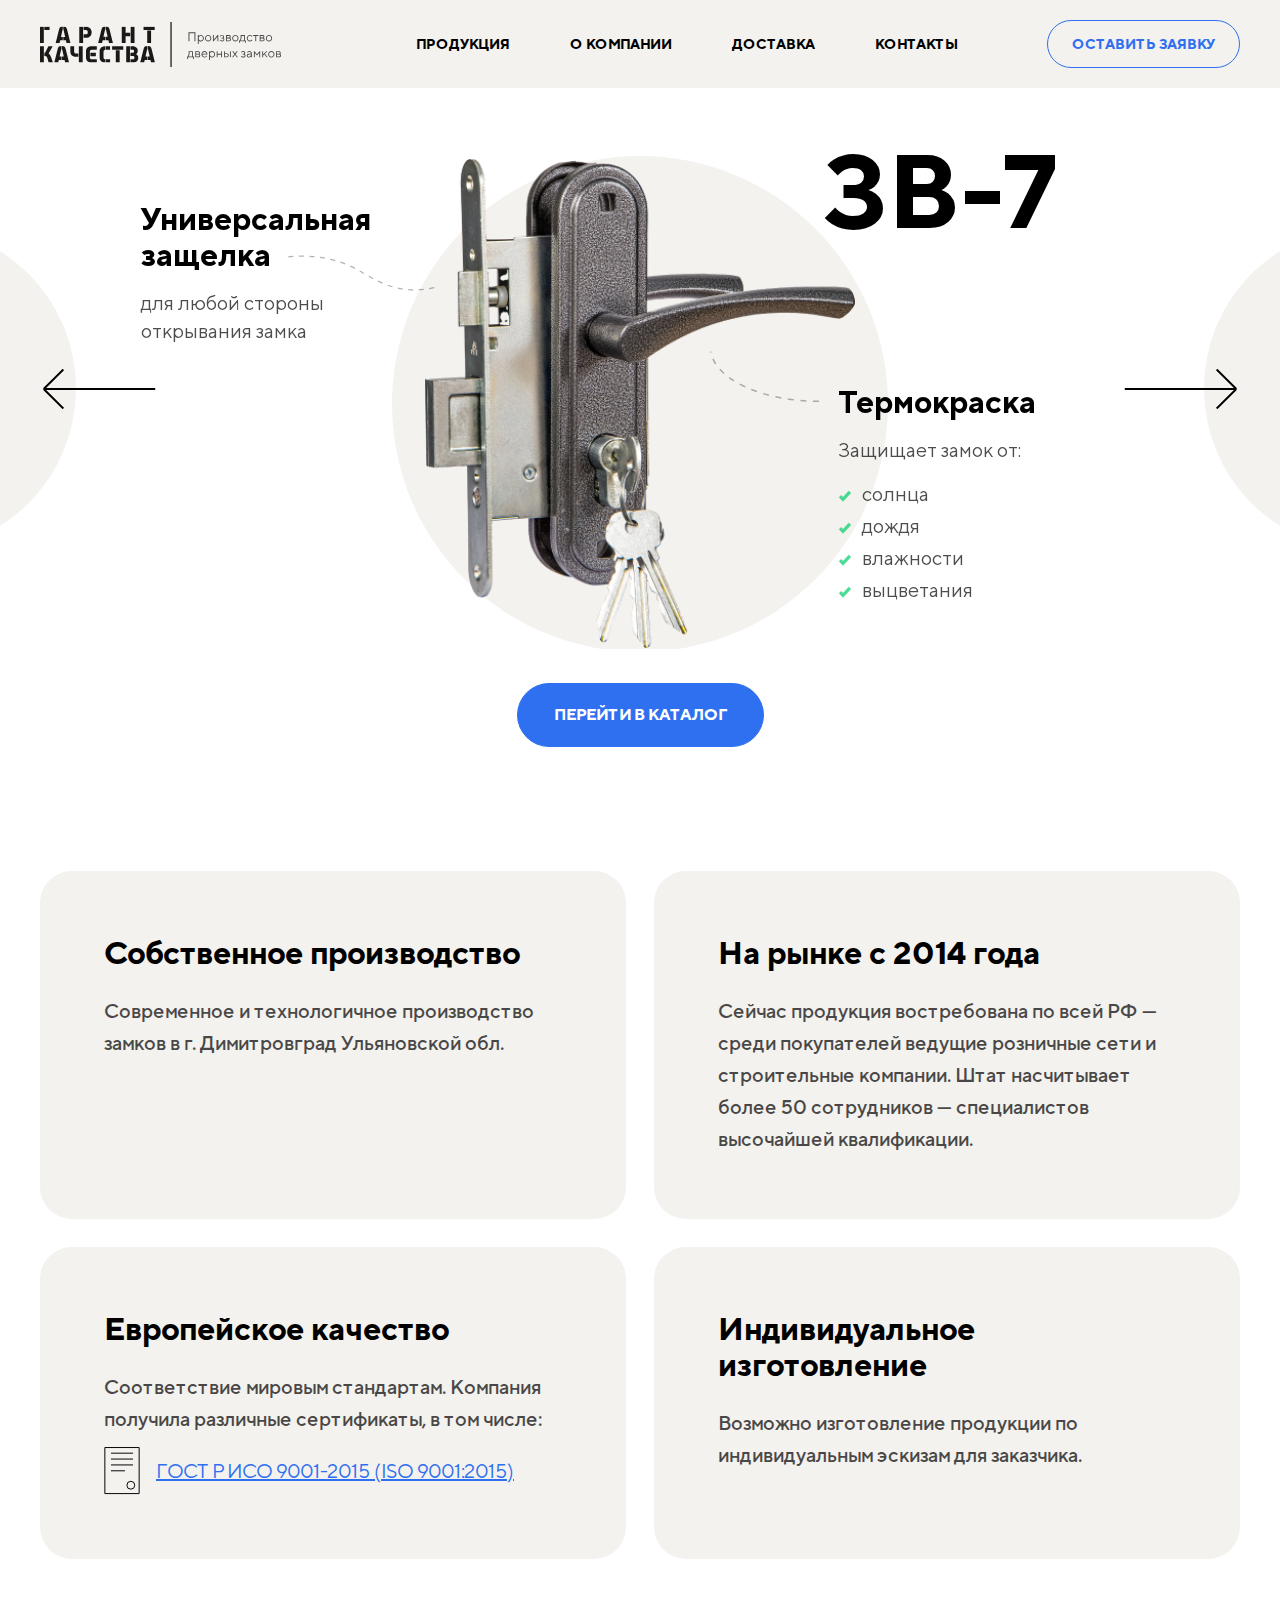
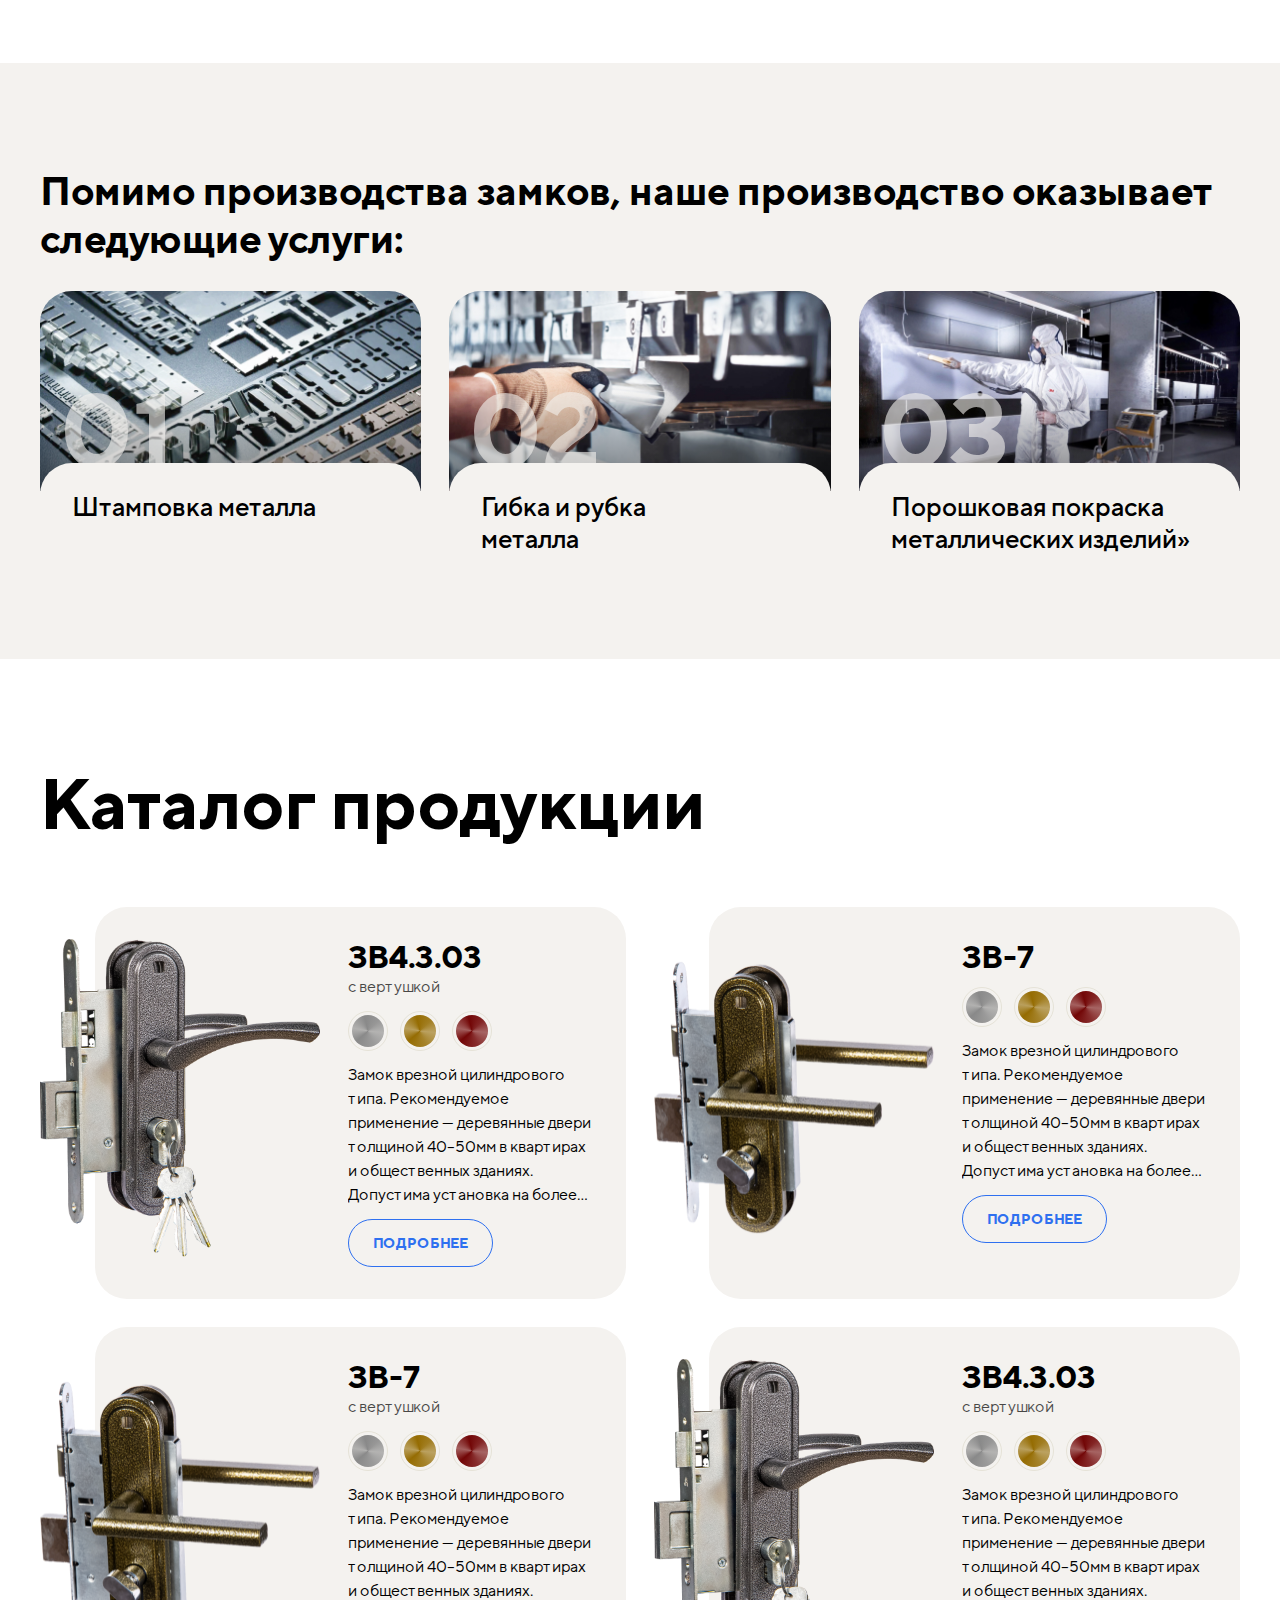
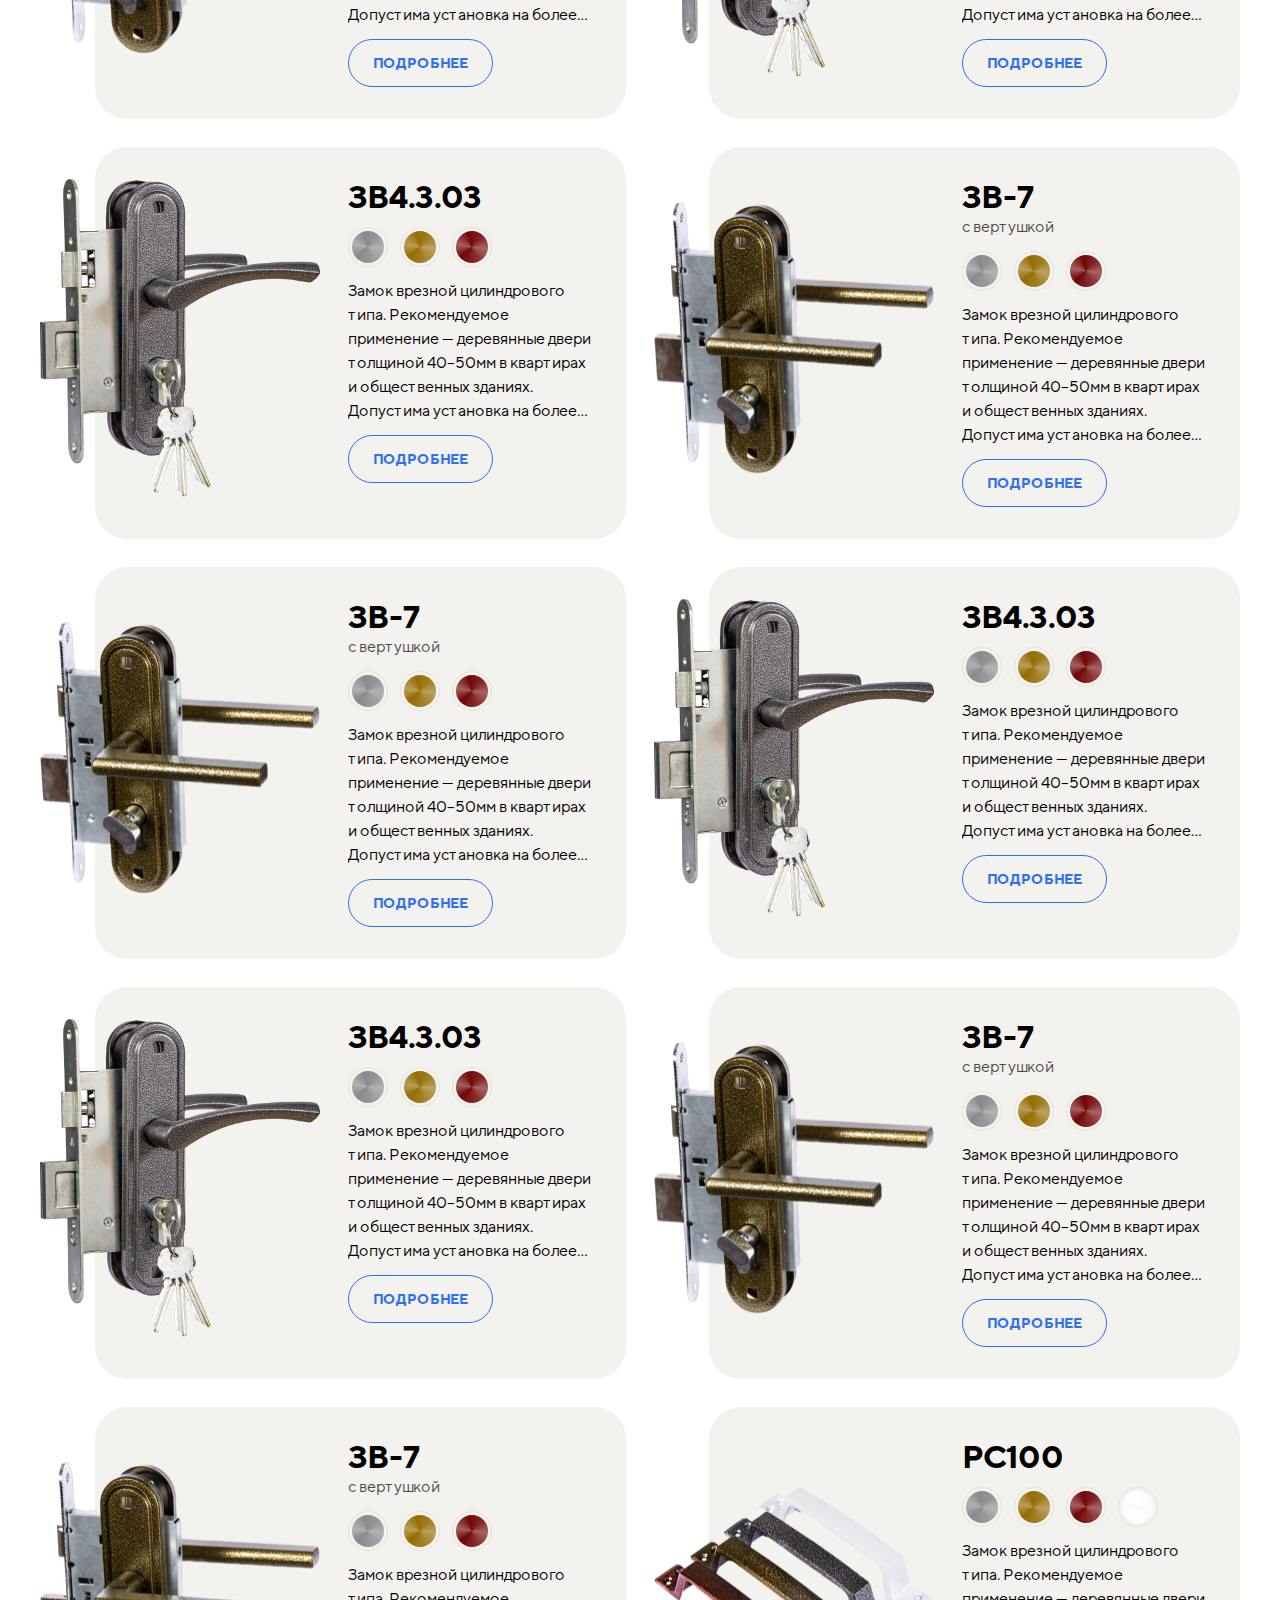
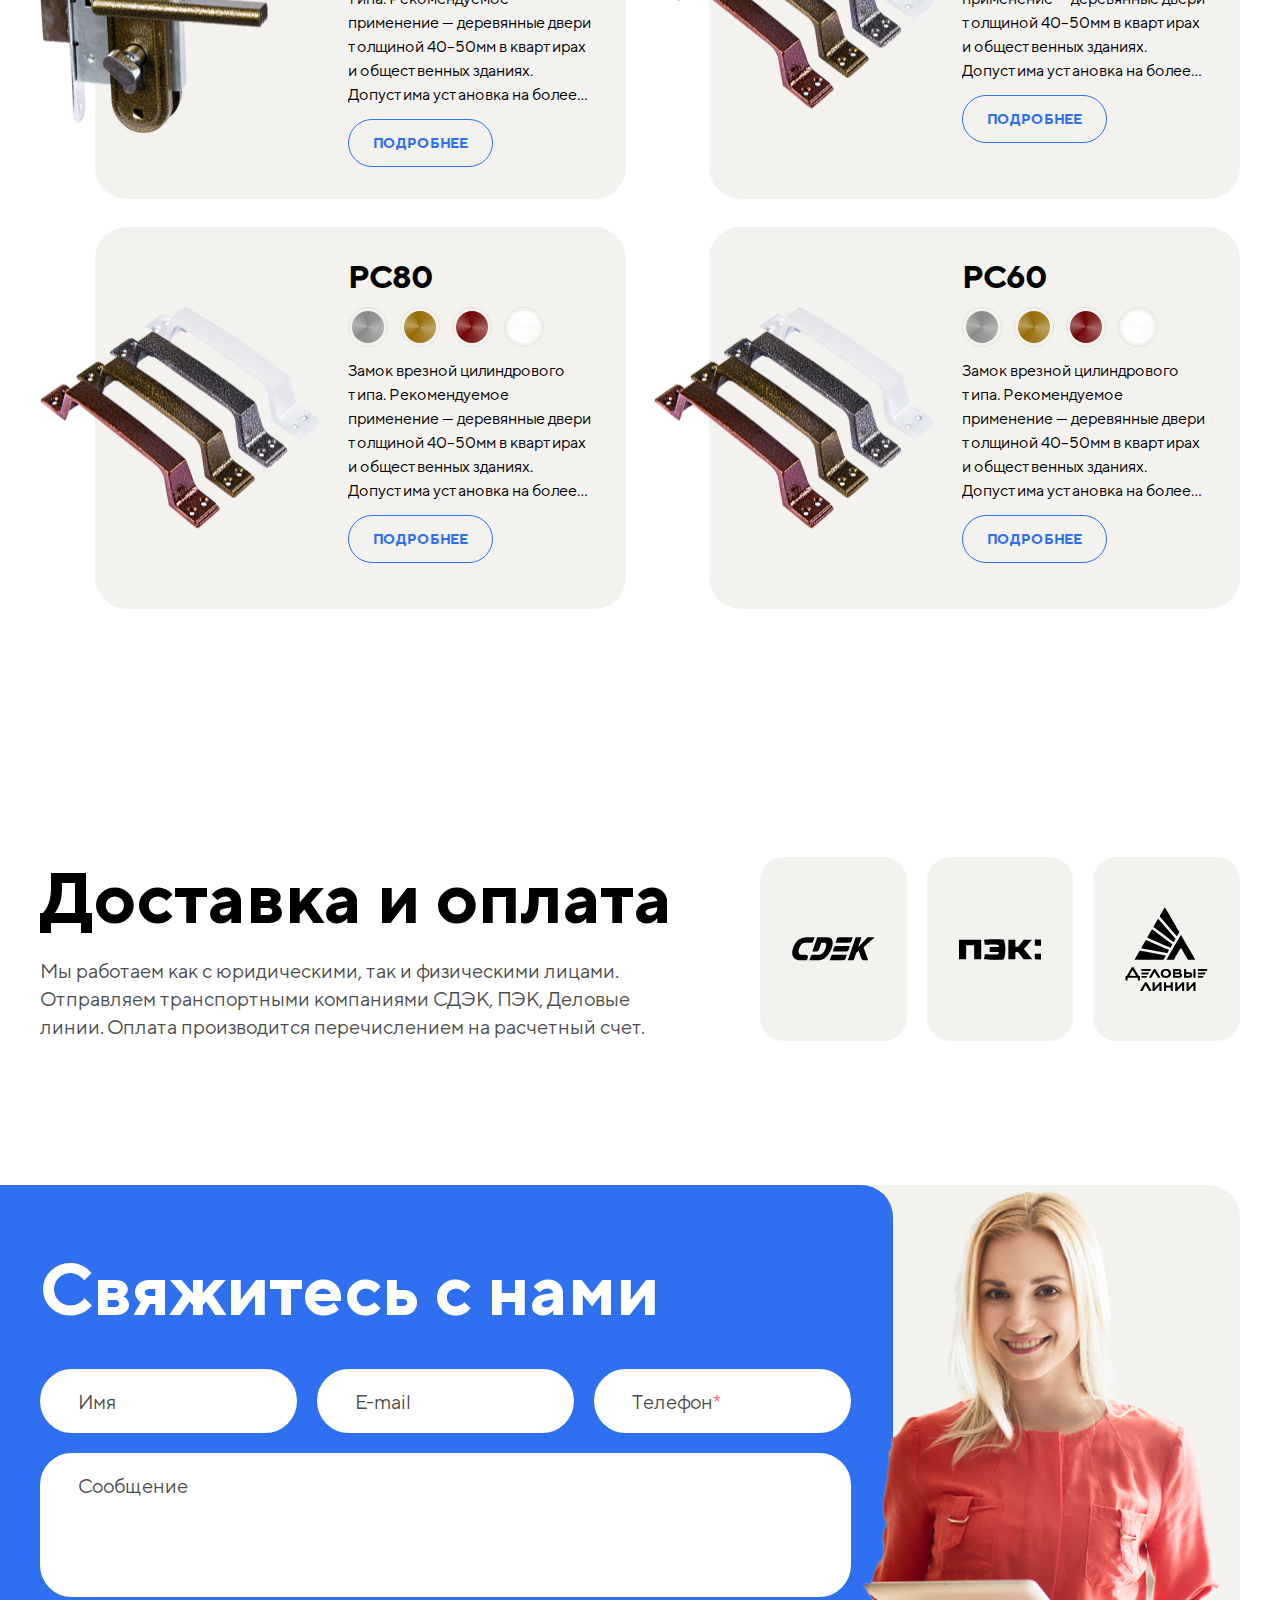
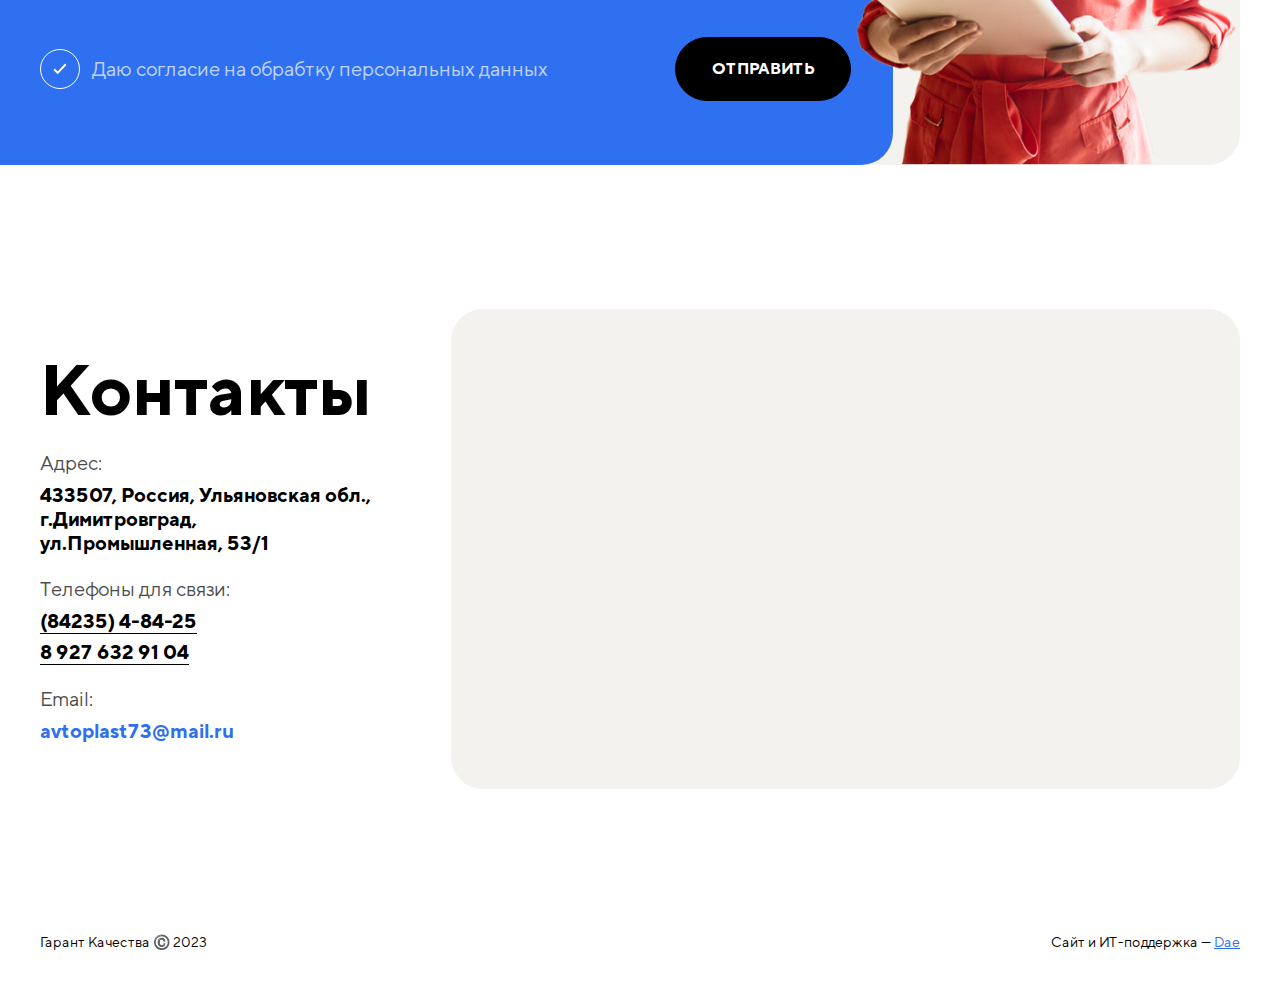
==== commit 53d760d5: "fix: Improvements" ====
--- a/index.html
+++ b/index.html
@@ -56,7 +56,95 @@
 			<!-- main -->
 			<section class="main" id="main">
 				<div class="container">
-					<a href="#" class="main__btn btn">перейти в каталог</a>
+					<div class="main__slider">
+						<div class="swiper">
+							<div class="swiper-wrapper">
+								<div class="swiper-slide">
+									<div class="main__slide">
+										<picture class="main__img">
+											<img src="img/catalog-01.png" alt="Image">
+										</picture>
+										<h2 class="main__heading">ЗВ-7</h2>
+										<div class="main__block main__block--left">
+											<h3 class="main__title">Универсальная защелка</h3>
+											<p class="main__description">для любой стороны открывания замка</p>
+										</div>
+										<div class="main__block main__block--right">
+											<h3 class="main__title">Термокраска</h3>
+											<p class="main__description">Защищает замок от:</p>
+											<ul class="c-list main__list">
+												<li class="c-list__item">солнца</li>
+												<li class="c-list__item">дождя</li>
+												<li class="c-list__item">влажности</li>
+												<li class="c-list__item">выцветания</li>
+											</ul>
+										</div>
+									</div>
+								</div>
+								<div class="swiper-slide">
+									<div class="main__slide">
+										<picture class="main__img">
+											<img src="img/catalog-02.png" alt="Image">
+										</picture>
+										<h2 class="main__heading">ЗВ-7</h2>
+										<div class="main__block main__block--left">
+											<h3 class="main__title">Универсальная защелка</h3>
+											<p class="main__description">для любой стороны открывания замка</p>
+										</div>
+										<div class="main__block main__block--right">
+											<h3 class="main__title">Термокраска</h3>
+											<p class="main__description">Защищает замок от:</p>
+											<ul class="c-list main__list">
+												<li class="c-list__item">солнца</li>
+												<li class="c-list__item">дождя</li>
+												<li class="c-list__item">влажности</li>
+												<li class="c-list__item">выцветания</li>
+											</ul>
+										</div>
+									</div>
+								</div>
+								<div class="swiper-slide">
+									<div class="main__slide">
+										<picture class="main__img">
+											<img src="img/catalog-04.png" alt="Image">
+										</picture>
+										<h2 class="main__heading">ЗВ4.3.03</h2>
+										<div class="main__block main__block--left">
+											<h3 class="main__title">Универсальная защелка</h3>
+											<p class="main__description">для любой стороны открывания замка</p>
+										</div>
+										<div class="main__block main__block--right">
+											<h3 class="main__title">Термокраска</h3>
+											<p class="main__description">Защищает замок от:</p>
+											<ul class="c-list main__list">
+												<li class="c-list__item">солнца</li>
+												<li class="c-list__item">дождя</li>
+												<li class="c-list__item">влажности</li>
+												<li class="c-list__item">выцветания</li>
+											</ul>
+										</div>
+									</div>
+								</div>
+							</div>
+						</div>
+						<button class="swiper-button-prev" aria-label="Назад">
+							<svg class="swiper-button-icon swiper-button-icon--desktop">
+								<use xlink:href="img/sprite.svg#icon-arrow-prev-thin"></use>
+							</svg>
+							<svg class="swiper-button-icon swiper-button-icon--mobile">
+								<use xlink:href="img/sprite.svg#icon-arrow-prev-bold"></use>
+							</svg>
+						</button>
+						<button class="swiper-button-next" aria-label="Далее">
+							<svg class="swiper-button-icon swiper-button-icon--desktop">
+								<use xlink:href="img/sprite.svg#icon-arrow-next-thin"></use>
+							</svg>
+							<svg class="swiper-button-icon swiper-button-icon--mobile">
+								<use xlink:href="img/sprite.svg#icon-arrow-next-bold"></use>
+							</svg>
+						</button>
+					</div>
+					<a href="#catalog" class="main__btn btn">перейти в каталог</a>
 				</div>
 			</section>
 			<!-- end of main -->
@@ -151,24 +239,119 @@
 								<img src="img/catalog-01.png" alt="Image">
 							</picture>
 							<div class="catalog-card__body">
+								<h3 class="catalog-card__title">ЗВ4.3.03 <span>с вертушкой</span></h3>
+								<div class="catalog-card__colors">
+									<label for="color-checkbox-01" class="color-checkbox catalog-card__color">
+										<input type="radio" id="color-checkbox-01" class="color-checkbox__input" name="color-checkbox-0" checked>
+										<span class="color-checkbox__icon" style="--color: conic-gradient(from 229deg at 50% 50%, #898989 0deg, rgba(137, 137, 137, 0.62) 51.68213903903961deg, #898989 117.13097333908081deg, rgba(137, 137, 137, 0.87) 175.67078590393066deg, rgba(137, 137, 137, 0.60) 226.29756689071655deg, rgba(137, 137, 137, 0.83) 287.90621280670166deg, #898989 360deg);"></span>
+									</label>
+									<label for="color-checkbox-02" class="color-checkbox catalog-card__color">
+										<input type="radio" id="color-checkbox-02" class="color-checkbox__input" name="color-checkbox-0">
+										<span class="color-checkbox__icon" style="--color: conic-gradient(from 229deg at 50% 50%, #956C02 0deg, rgba(149, 108, 2, 0.62) 51.68213903903961deg, #956C02 117.13097333908081deg, rgba(149, 108, 2, 0.87) 175.67078590393066deg, rgba(149, 108, 2, 0.60) 226.29756689071655deg, rgba(149, 108, 2, 0.83) 287.90621280670166deg, #956C02 360deg);"></span>
+									</label>
+									<label for="color-checkbox-03" class="color-checkbox catalog-card__color">
+										<input type="radio" id="color-checkbox-03" class="color-checkbox__input" name="color-checkbox-0">
+										<span class="color-checkbox__icon" style="--color: conic-gradient(from 229deg at 50% 50%, #720606 0deg, rgba(114, 6, 6, 0.62) 51.68213903903961deg, #720606 117.13097333908081deg, rgba(114, 6, 6, 0.87) 175.67078590393066deg, rgba(114, 6, 6, 0.60) 226.29756689071655deg, rgba(114, 6, 6, 0.83) 287.90621280670166deg, #720606 360deg);"></span>
+									</label>
+								</div>
+								<p class="catalog-card__description">Замок врезной цилиндрового типа. Рекомендуемое применение — деревянные двери толщиной 40–50мм в квартирах и общественных зданиях. Допустима установка на более толстое полотно при условии смены цилиндрового механизма. Защелка универсальная. Врезная часть имеет антикоррозийное покрытие. Ручки покрыты термокраской, обеспечивающей защиту от влажности, солнца, других погодных факторов и предотвращающей выцветание.</p>
+								<a href="#" class="catalog-card__btn btn btn--sm btn--border catalog-modal-btn" data-id="catalog-modal">Подробнее</a>
+							</div>
+						</article>
+						<article class="catalog-card catalog__item">
+							<picture class="catalog-card__img">
+								<img src="img/catalog-02.png" alt="Image">
+							</picture>
+							<div class="catalog-card__body">
+								<h3 class="catalog-card__title">ЗВ-7</h3>
+								<div class="catalog-card__colors">
+									<label for="color-checkbox-01" class="color-checkbox catalog-card__color">
+										<input type="radio" id="color-checkbox-01" class="color-checkbox__input" name="color-checkbox-0" checked>
+										<span class="color-checkbox__icon" style="--color: conic-gradient(from 229deg at 50% 50%, #898989 0deg, rgba(137, 137, 137, 0.62) 51.68213903903961deg, #898989 117.13097333908081deg, rgba(137, 137, 137, 0.87) 175.67078590393066deg, rgba(137, 137, 137, 0.60) 226.29756689071655deg, rgba(137, 137, 137, 0.83) 287.90621280670166deg, #898989 360deg);"></span>
+									</label>
+									<label for="color-checkbox-02" class="color-checkbox catalog-card__color">
+										<input type="radio" id="color-checkbox-02" class="color-checkbox__input" name="color-checkbox-0">
+										<span class="color-checkbox__icon" style="--color: conic-gradient(from 229deg at 50% 50%, #956C02 0deg, rgba(149, 108, 2, 0.62) 51.68213903903961deg, #956C02 117.13097333908081deg, rgba(149, 108, 2, 0.87) 175.67078590393066deg, rgba(149, 108, 2, 0.60) 226.29756689071655deg, rgba(149, 108, 2, 0.83) 287.90621280670166deg, #956C02 360deg);"></span>
+									</label>
+									<label for="color-checkbox-03" class="color-checkbox catalog-card__color">
+										<input type="radio" id="color-checkbox-03" class="color-checkbox__input" name="color-checkbox-0">
+										<span class="color-checkbox__icon" style="--color: conic-gradient(from 229deg at 50% 50%, #720606 0deg, rgba(114, 6, 6, 0.62) 51.68213903903961deg, #720606 117.13097333908081deg, rgba(114, 6, 6, 0.87) 175.67078590393066deg, rgba(114, 6, 6, 0.60) 226.29756689071655deg, rgba(114, 6, 6, 0.83) 287.90621280670166deg, #720606 360deg);"></span>
+									</label>
+								</div>
+								<p class="catalog-card__description">Замок врезной цилиндрового типа. Рекомендуемое применение — деревянные двери толщиной 40–50мм в квартирах и общественных зданиях. Допустима установка на более толстое полотно при условии смены цилиндрового механизма. Защелка универсальная. Врезная часть имеет антикоррозийное покрытие. Ручки покрыты термокраской, обеспечивающей защиту от влажности, солнца, других погодных факторов и предотвращающей выцветание.</p>
+								<a href="#" class="catalog-card__btn btn btn--sm btn--border catalog-modal-btn" data-id="catalog-modal">Подробнее</a>
+							</div>
+						</article>
+						<article class="catalog-card catalog__item">
+							<picture class="catalog-card__img">
+								<img src="img/catalog-02.png" alt="Image">
+							</picture>
+							<div class="catalog-card__body">
+								<h3 class="catalog-card__title">ЗВ-7 <span>с вертушкой</span></h3>
+								<div class="catalog-card__colors">
+									<label for="color-checkbox-01" class="color-checkbox catalog-card__color">
+										<input type="radio" id="color-checkbox-01" class="color-checkbox__input" name="color-checkbox-0" checked>
+										<span class="color-checkbox__icon" style="--color: conic-gradient(from 229deg at 50% 50%, #898989 0deg, rgba(137, 137, 137, 0.62) 51.68213903903961deg, #898989 117.13097333908081deg, rgba(137, 137, 137, 0.87) 175.67078590393066deg, rgba(137, 137, 137, 0.60) 226.29756689071655deg, rgba(137, 137, 137, 0.83) 287.90621280670166deg, #898989 360deg);"></span>
+									</label>
+									<label for="color-checkbox-02" class="color-checkbox catalog-card__color">
+										<input type="radio" id="color-checkbox-02" class="color-checkbox__input" name="color-checkbox-0">
+										<span class="color-checkbox__icon" style="--color: conic-gradient(from 229deg at 50% 50%, #956C02 0deg, rgba(149, 108, 2, 0.62) 51.68213903903961deg, #956C02 117.13097333908081deg, rgba(149, 108, 2, 0.87) 175.67078590393066deg, rgba(149, 108, 2, 0.60) 226.29756689071655deg, rgba(149, 108, 2, 0.83) 287.90621280670166deg, #956C02 360deg);"></span>
+									</label>
+									<label for="color-checkbox-03" class="color-checkbox catalog-card__color">
+										<input type="radio" id="color-checkbox-03" class="color-checkbox__input" name="color-checkbox-0">
+										<span class="color-checkbox__icon" style="--color: conic-gradient(from 229deg at 50% 50%, #720606 0deg, rgba(114, 6, 6, 0.62) 51.68213903903961deg, #720606 117.13097333908081deg, rgba(114, 6, 6, 0.87) 175.67078590393066deg, rgba(114, 6, 6, 0.60) 226.29756689071655deg, rgba(114, 6, 6, 0.83) 287.90621280670166deg, #720606 360deg);"></span>
+									</label>
+								</div>
+								<p class="catalog-card__description">Замок врезной цилиндрового типа. Рекомендуемое применение — деревянные двери толщиной 40–50мм в квартирах и общественных зданиях. Допустима установка на более толстое полотно при условии смены цилиндрового механизма. Защелка универсальная. Врезная часть имеет антикоррозийное покрытие. Ручки покрыты термокраской, обеспечивающей защиту от влажности, солнца, других погодных факторов и предотвращающей выцветание.</p>
+								<a href="#" class="catalog-card__btn btn btn--sm btn--border">Подробнее</a>
+							</div>
+						</article>
+						<article class="catalog-card catalog__item">
+							<picture class="catalog-card__img">
+								<img src="img/catalog-01.png" alt="Image">
+							</picture>
+							<div class="catalog-card__body">
+								<h3 class="catalog-card__title">ЗВ4.3.03 <span>с вертушкой</span></h3>
+								<div class="catalog-card__colors">
+									<label for="color-checkbox-01" class="color-checkbox catalog-card__color">
+										<input type="radio" id="color-checkbox-01" class="color-checkbox__input" name="color-checkbox-0" checked>
+										<span class="color-checkbox__icon" style="--color: conic-gradient(from 229deg at 50% 50%, #898989 0deg, rgba(137, 137, 137, 0.62) 51.68213903903961deg, #898989 117.13097333908081deg, rgba(137, 137, 137, 0.87) 175.67078590393066deg, rgba(137, 137, 137, 0.60) 226.29756689071655deg, rgba(137, 137, 137, 0.83) 287.90621280670166deg, #898989 360deg);"></span>
+									</label>
+									<label for="color-checkbox-02" class="color-checkbox catalog-card__color">
+										<input type="radio" id="color-checkbox-02" class="color-checkbox__input" name="color-checkbox-0">
+										<span class="color-checkbox__icon" style="--color: conic-gradient(from 229deg at 50% 50%, #956C02 0deg, rgba(149, 108, 2, 0.62) 51.68213903903961deg, #956C02 117.13097333908081deg, rgba(149, 108, 2, 0.87) 175.67078590393066deg, rgba(149, 108, 2, 0.60) 226.29756689071655deg, rgba(149, 108, 2, 0.83) 287.90621280670166deg, #956C02 360deg);"></span>
+									</label>
+									<label for="color-checkbox-03" class="color-checkbox catalog-card__color">
+										<input type="radio" id="color-checkbox-03" class="color-checkbox__input" name="color-checkbox-0">
+										<span class="color-checkbox__icon" style="--color: conic-gradient(from 229deg at 50% 50%, #720606 0deg, rgba(114, 6, 6, 0.62) 51.68213903903961deg, #720606 117.13097333908081deg, rgba(114, 6, 6, 0.87) 175.67078590393066deg, rgba(114, 6, 6, 0.60) 226.29756689071655deg, rgba(114, 6, 6, 0.83) 287.90621280670166deg, #720606 360deg);"></span>
+									</label>
+								</div>
+								<p class="catalog-card__description">Замок врезной цилиндрового типа. Рекомендуемое применение — деревянные двери толщиной 40–50мм в квартирах и общественных зданиях. Допустима установка на более толстое полотно при условии смены цилиндрового механизма. Защелка универсальная. Врезная часть имеет антикоррозийное покрытие. Ручки покрыты термокраской, обеспечивающей защиту от влажности, солнца, других погодных факторов и предотвращающей выцветание.</p>
+								<a href="#" class="catalog-card__btn btn btn--sm btn--border">Подробнее</a>
+							</div>
+						</article>
+						<article class="catalog-card catalog__item">
+							<picture class="catalog-card__img">
+								<img src="img/catalog-01.png" alt="Image">
+							</picture>
+							<div class="catalog-card__body">
 								<h3 class="catalog-card__title">ЗВ4.3.03</h3>
-								<span class="catalog-card__help">с вертушкой</span>
-								<div class="catalog-card__colors">
-									<label for="color-checkbox-01" class="color-checkbox catalog-card__color">
-										<input type="radio" id="color-checkbox-01" class="color-checkbox__input" name="color-checkbox-0" checked>
-										<span class="color-checkbox__icon" style="--color: conic-gradient(from 229deg at 50% 50%, #898989 0deg, rgba(137, 137, 137, 0.62) 51.68213903903961deg, #898989 117.13097333908081deg, rgba(137, 137, 137, 0.87) 175.67078590393066deg, rgba(137, 137, 137, 0.60) 226.29756689071655deg, rgba(137, 137, 137, 0.83) 287.90621280670166deg, #898989 360deg);"></span>
-									</label>
-									<label for="color-checkbox-02" class="color-checkbox catalog-card__color">
-										<input type="radio" id="color-checkbox-02" class="color-checkbox__input" name="color-checkbox-0">
-										<span class="color-checkbox__icon" style="--color: conic-gradient(from 229deg at 50% 50%, #956C02 0deg, rgba(149, 108, 2, 0.62) 51.68213903903961deg, #956C02 117.13097333908081deg, rgba(149, 108, 2, 0.87) 175.67078590393066deg, rgba(149, 108, 2, 0.60) 226.29756689071655deg, rgba(149, 108, 2, 0.83) 287.90621280670166deg, #956C02 360deg);"></span>
-									</label>
-									<label for="color-checkbox-03" class="color-checkbox catalog-card__color">
-										<input type="radio" id="color-checkbox-03" class="color-checkbox__input" name="color-checkbox-0">
-										<span class="color-checkbox__icon" style="--color: conic-gradient(from 229deg at 50% 50%, #720606 0deg, rgba(114, 6, 6, 0.62) 51.68213903903961deg, #720606 117.13097333908081deg, rgba(114, 6, 6, 0.87) 175.67078590393066deg, rgba(114, 6, 6, 0.60) 226.29756689071655deg, rgba(114, 6, 6, 0.83) 287.90621280670166deg, #720606 360deg);"></span>
-									</label>
-								</div>
-								<p class="catalog-card__description">Замок врезной цилиндрового типа. Рекомендуемое применение — деревянные двери толщиной 40–50мм в квартирах и общественных зданиях. Допустима установка на более толстое полотно при условии смены цилиндрового механизма. Защелка универсальная. Врезная часть имеет антикоррозийное покрытие. Ручки покрыты термокраской, обеспечивающей защиту от влажности, солнца, других погодных факторов и предотвращающей выцветание.</p>
-								<a href="#" class="catalog-card__btn btn btn--sm btn--border catalog-modal-btn" data-id="catalog-modal">Подробнее</a>
+								<div class="catalog-card__colors">
+									<label for="color-checkbox-01" class="color-checkbox catalog-card__color">
+										<input type="radio" id="color-checkbox-01" class="color-checkbox__input" name="color-checkbox-0" checked>
+										<span class="color-checkbox__icon" style="--color: conic-gradient(from 229deg at 50% 50%, #898989 0deg, rgba(137, 137, 137, 0.62) 51.68213903903961deg, #898989 117.13097333908081deg, rgba(137, 137, 137, 0.87) 175.67078590393066deg, rgba(137, 137, 137, 0.60) 226.29756689071655deg, rgba(137, 137, 137, 0.83) 287.90621280670166deg, #898989 360deg);"></span>
+									</label>
+									<label for="color-checkbox-02" class="color-checkbox catalog-card__color">
+										<input type="radio" id="color-checkbox-02" class="color-checkbox__input" name="color-checkbox-0">
+										<span class="color-checkbox__icon" style="--color: conic-gradient(from 229deg at 50% 50%, #956C02 0deg, rgba(149, 108, 2, 0.62) 51.68213903903961deg, #956C02 117.13097333908081deg, rgba(149, 108, 2, 0.87) 175.67078590393066deg, rgba(149, 108, 2, 0.60) 226.29756689071655deg, rgba(149, 108, 2, 0.83) 287.90621280670166deg, #956C02 360deg);"></span>
+									</label>
+									<label for="color-checkbox-03" class="color-checkbox catalog-card__color">
+										<input type="radio" id="color-checkbox-03" class="color-checkbox__input" name="color-checkbox-0">
+										<span class="color-checkbox__icon" style="--color: conic-gradient(from 229deg at 50% 50%, #720606 0deg, rgba(114, 6, 6, 0.62) 51.68213903903961deg, #720606 117.13097333908081deg, rgba(114, 6, 6, 0.87) 175.67078590393066deg, rgba(114, 6, 6, 0.60) 226.29756689071655deg, rgba(114, 6, 6, 0.83) 287.90621280670166deg, #720606 360deg);"></span>
+									</label>
+								</div>
+								<p class="catalog-card__description">Замок врезной цилиндрового типа. Рекомендуемое применение — деревянные двери толщиной 40–50мм в квартирах и общественных зданиях. Допустима установка на более толстое полотно при условии смены цилиндрового механизма. Защелка универсальная. Врезная часть имеет антикоррозийное покрытие. Ручки покрыты термокраской, обеспечивающей защиту от влажности, солнца, других погодных факторов и предотвращающей выцветание.</p>
+								<a href="#" class="catalog-card__btn btn btn--sm btn--border">Подробнее</a>
 							</div>
 						</article>
 						<article class="catalog-card catalog__item">
@@ -176,23 +359,23 @@
 								<img src="img/catalog-02.png" alt="Image">
 							</picture>
 							<div class="catalog-card__body">
-								<h3 class="catalog-card__title">ЗВ-7</h3>
-								<div class="catalog-card__colors">
-									<label for="color-checkbox-01" class="color-checkbox catalog-card__color">
-										<input type="radio" id="color-checkbox-01" class="color-checkbox__input" name="color-checkbox-0" checked>
-										<span class="color-checkbox__icon" style="--color: conic-gradient(from 229deg at 50% 50%, #898989 0deg, rgba(137, 137, 137, 0.62) 51.68213903903961deg, #898989 117.13097333908081deg, rgba(137, 137, 137, 0.87) 175.67078590393066deg, rgba(137, 137, 137, 0.60) 226.29756689071655deg, rgba(137, 137, 137, 0.83) 287.90621280670166deg, #898989 360deg);"></span>
-									</label>
-									<label for="color-checkbox-02" class="color-checkbox catalog-card__color">
-										<input type="radio" id="color-checkbox-02" class="color-checkbox__input" name="color-checkbox-0">
-										<span class="color-checkbox__icon" style="--color: conic-gradient(from 229deg at 50% 50%, #956C02 0deg, rgba(149, 108, 2, 0.62) 51.68213903903961deg, #956C02 117.13097333908081deg, rgba(149, 108, 2, 0.87) 175.67078590393066deg, rgba(149, 108, 2, 0.60) 226.29756689071655deg, rgba(149, 108, 2, 0.83) 287.90621280670166deg, #956C02 360deg);"></span>
-									</label>
-									<label for="color-checkbox-03" class="color-checkbox catalog-card__color">
-										<input type="radio" id="color-checkbox-03" class="color-checkbox__input" name="color-checkbox-0">
-										<span class="color-checkbox__icon" style="--color: conic-gradient(from 229deg at 50% 50%, #720606 0deg, rgba(114, 6, 6, 0.62) 51.68213903903961deg, #720606 117.13097333908081deg, rgba(114, 6, 6, 0.87) 175.67078590393066deg, rgba(114, 6, 6, 0.60) 226.29756689071655deg, rgba(114, 6, 6, 0.83) 287.90621280670166deg, #720606 360deg);"></span>
-									</label>
-								</div>
-								<p class="catalog-card__description">Замок врезной цилиндрового типа. Рекомендуемое применение — деревянные двери толщиной 40–50мм в квартирах и общественных зданиях. Допустима установка на более толстое полотно при условии смены цилиндрового механизма. Защелка универсальная. Врезная часть имеет антикоррозийное покрытие. Ручки покрыты термокраской, обеспечивающей защиту от влажности, солнца, других погодных факторов и предотвращающей выцветание.</p>
-								<a href="#" class="catalog-card__btn btn btn--sm btn--border catalog-modal-btn" data-id="catalog-modal">Подробнее</a>
+								<h3 class="catalog-card__title">ЗВ-7 <span>с вертушкой</span></h3>
+								<div class="catalog-card__colors">
+									<label for="color-checkbox-01" class="color-checkbox catalog-card__color">
+										<input type="radio" id="color-checkbox-01" class="color-checkbox__input" name="color-checkbox-0" checked>
+										<span class="color-checkbox__icon" style="--color: conic-gradient(from 229deg at 50% 50%, #898989 0deg, rgba(137, 137, 137, 0.62) 51.68213903903961deg, #898989 117.13097333908081deg, rgba(137, 137, 137, 0.87) 175.67078590393066deg, rgba(137, 137, 137, 0.60) 226.29756689071655deg, rgba(137, 137, 137, 0.83) 287.90621280670166deg, #898989 360deg);"></span>
+									</label>
+									<label for="color-checkbox-02" class="color-checkbox catalog-card__color">
+										<input type="radio" id="color-checkbox-02" class="color-checkbox__input" name="color-checkbox-0">
+										<span class="color-checkbox__icon" style="--color: conic-gradient(from 229deg at 50% 50%, #956C02 0deg, rgba(149, 108, 2, 0.62) 51.68213903903961deg, #956C02 117.13097333908081deg, rgba(149, 108, 2, 0.87) 175.67078590393066deg, rgba(149, 108, 2, 0.60) 226.29756689071655deg, rgba(149, 108, 2, 0.83) 287.90621280670166deg, #956C02 360deg);"></span>
+									</label>
+									<label for="color-checkbox-03" class="color-checkbox catalog-card__color">
+										<input type="radio" id="color-checkbox-03" class="color-checkbox__input" name="color-checkbox-0">
+										<span class="color-checkbox__icon" style="--color: conic-gradient(from 229deg at 50% 50%, #720606 0deg, rgba(114, 6, 6, 0.62) 51.68213903903961deg, #720606 117.13097333908081deg, rgba(114, 6, 6, 0.87) 175.67078590393066deg, rgba(114, 6, 6, 0.60) 226.29756689071655deg, rgba(114, 6, 6, 0.83) 287.90621280670166deg, #720606 360deg);"></span>
+									</label>
+								</div>
+								<p class="catalog-card__description">Замок врезной цилиндрового типа. Рекомендуемое применение — деревянные двери толщиной 40–50мм в квартирах и общественных зданиях. Допустима установка на более толстое полотно при условии смены цилиндрового механизма. Защелка универсальная. Врезная часть имеет антикоррозийное покрытие. Ручки покрыты термокраской, обеспечивающей защиту от влажности, солнца, других погодных факторов и предотвращающей выцветание.</p>
+								<a href="#" class="catalog-card__btn btn btn--sm btn--border">Подробнее</a>
 							</div>
 						</article>
 						<article class="catalog-card catalog__item">
@@ -200,8 +383,7 @@
 								<img src="img/catalog-02.png" alt="Image">
 							</picture>
 							<div class="catalog-card__body">
-								<h3 class="catalog-card__title">ЗВ-7</h3>
-								<span class="catalog-card__help">с вертушкой</span>
+								<h3 class="catalog-card__title">ЗВ-7 <span>с вертушкой</span></h3>
 								<div class="catalog-card__colors">
 									<label for="color-checkbox-01" class="color-checkbox catalog-card__color">
 										<input type="radio" id="color-checkbox-01" class="color-checkbox__input" name="color-checkbox-0" checked>
@@ -226,7 +408,6 @@
 							</picture>
 							<div class="catalog-card__body">
 								<h3 class="catalog-card__title">ЗВ4.3.03</h3>
-								<span class="catalog-card__help">с вертушкой</span>
 								<div class="catalog-card__colors">
 									<label for="color-checkbox-01" class="color-checkbox catalog-card__color">
 										<input type="radio" id="color-checkbox-01" class="color-checkbox__input" name="color-checkbox-0" checked>
@@ -274,8 +455,7 @@
 								<img src="img/catalog-02.png" alt="Image">
 							</picture>
 							<div class="catalog-card__body">
-								<h3 class="catalog-card__title">ЗВ-7</h3>
-								<span class="catalog-card__help">с вертушкой</span>
+								<h3 class="catalog-card__title">ЗВ-7 <span>с вертушкой</span></h3>
 								<div class="catalog-card__colors">
 									<label for="color-checkbox-01" class="color-checkbox catalog-card__color">
 										<input type="radio" id="color-checkbox-01" class="color-checkbox__input" name="color-checkbox-0" checked>
@@ -299,106 +479,7 @@
 								<img src="img/catalog-02.png" alt="Image">
 							</picture>
 							<div class="catalog-card__body">
-								<h3 class="catalog-card__title">ЗВ-7</h3>
-								<span class="catalog-card__help">с вертушкой</span>
-								<div class="catalog-card__colors">
-									<label for="color-checkbox-01" class="color-checkbox catalog-card__color">
-										<input type="radio" id="color-checkbox-01" class="color-checkbox__input" name="color-checkbox-0" checked>
-										<span class="color-checkbox__icon" style="--color: conic-gradient(from 229deg at 50% 50%, #898989 0deg, rgba(137, 137, 137, 0.62) 51.68213903903961deg, #898989 117.13097333908081deg, rgba(137, 137, 137, 0.87) 175.67078590393066deg, rgba(137, 137, 137, 0.60) 226.29756689071655deg, rgba(137, 137, 137, 0.83) 287.90621280670166deg, #898989 360deg);"></span>
-									</label>
-									<label for="color-checkbox-02" class="color-checkbox catalog-card__color">
-										<input type="radio" id="color-checkbox-02" class="color-checkbox__input" name="color-checkbox-0">
-										<span class="color-checkbox__icon" style="--color: conic-gradient(from 229deg at 50% 50%, #956C02 0deg, rgba(149, 108, 2, 0.62) 51.68213903903961deg, #956C02 117.13097333908081deg, rgba(149, 108, 2, 0.87) 175.67078590393066deg, rgba(149, 108, 2, 0.60) 226.29756689071655deg, rgba(149, 108, 2, 0.83) 287.90621280670166deg, #956C02 360deg);"></span>
-									</label>
-									<label for="color-checkbox-03" class="color-checkbox catalog-card__color">
-										<input type="radio" id="color-checkbox-03" class="color-checkbox__input" name="color-checkbox-0">
-										<span class="color-checkbox__icon" style="--color: conic-gradient(from 229deg at 50% 50%, #720606 0deg, rgba(114, 6, 6, 0.62) 51.68213903903961deg, #720606 117.13097333908081deg, rgba(114, 6, 6, 0.87) 175.67078590393066deg, rgba(114, 6, 6, 0.60) 226.29756689071655deg, rgba(114, 6, 6, 0.83) 287.90621280670166deg, #720606 360deg);"></span>
-									</label>
-								</div>
-								<p class="catalog-card__description">Замок врезной цилиндрового типа. Рекомендуемое применение — деревянные двери толщиной 40–50мм в квартирах и общественных зданиях. Допустима установка на более толстое полотно при условии смены цилиндрового механизма. Защелка универсальная. Врезная часть имеет антикоррозийное покрытие. Ручки покрыты термокраской, обеспечивающей защиту от влажности, солнца, других погодных факторов и предотвращающей выцветание.</p>
-								<a href="#" class="catalog-card__btn btn btn--sm btn--border">Подробнее</a>
-							</div>
-						</article>
-						<article class="catalog-card catalog__item">
-							<picture class="catalog-card__img">
-								<img src="img/catalog-01.png" alt="Image">
-							</picture>
-							<div class="catalog-card__body">
-								<h3 class="catalog-card__title">ЗВ4.3.03</h3>
-								<div class="catalog-card__colors">
-									<label for="color-checkbox-01" class="color-checkbox catalog-card__color">
-										<input type="radio" id="color-checkbox-01" class="color-checkbox__input" name="color-checkbox-0" checked>
-										<span class="color-checkbox__icon" style="--color: conic-gradient(from 229deg at 50% 50%, #898989 0deg, rgba(137, 137, 137, 0.62) 51.68213903903961deg, #898989 117.13097333908081deg, rgba(137, 137, 137, 0.87) 175.67078590393066deg, rgba(137, 137, 137, 0.60) 226.29756689071655deg, rgba(137, 137, 137, 0.83) 287.90621280670166deg, #898989 360deg);"></span>
-									</label>
-									<label for="color-checkbox-02" class="color-checkbox catalog-card__color">
-										<input type="radio" id="color-checkbox-02" class="color-checkbox__input" name="color-checkbox-0">
-										<span class="color-checkbox__icon" style="--color: conic-gradient(from 229deg at 50% 50%, #956C02 0deg, rgba(149, 108, 2, 0.62) 51.68213903903961deg, #956C02 117.13097333908081deg, rgba(149, 108, 2, 0.87) 175.67078590393066deg, rgba(149, 108, 2, 0.60) 226.29756689071655deg, rgba(149, 108, 2, 0.83) 287.90621280670166deg, #956C02 360deg);"></span>
-									</label>
-									<label for="color-checkbox-03" class="color-checkbox catalog-card__color">
-										<input type="radio" id="color-checkbox-03" class="color-checkbox__input" name="color-checkbox-0">
-										<span class="color-checkbox__icon" style="--color: conic-gradient(from 229deg at 50% 50%, #720606 0deg, rgba(114, 6, 6, 0.62) 51.68213903903961deg, #720606 117.13097333908081deg, rgba(114, 6, 6, 0.87) 175.67078590393066deg, rgba(114, 6, 6, 0.60) 226.29756689071655deg, rgba(114, 6, 6, 0.83) 287.90621280670166deg, #720606 360deg);"></span>
-									</label>
-								</div>
-								<p class="catalog-card__description">Замок врезной цилиндрового типа. Рекомендуемое применение — деревянные двери толщиной 40–50мм в квартирах и общественных зданиях. Допустима установка на более толстое полотно при условии смены цилиндрового механизма. Защелка универсальная. Врезная часть имеет антикоррозийное покрытие. Ручки покрыты термокраской, обеспечивающей защиту от влажности, солнца, других погодных факторов и предотвращающей выцветание.</p>
-								<a href="#" class="catalog-card__btn btn btn--sm btn--border">Подробнее</a>
-							</div>
-						</article>
-						<article class="catalog-card catalog__item">
-							<picture class="catalog-card__img">
-								<img src="img/catalog-01.png" alt="Image">
-							</picture>
-							<div class="catalog-card__body">
-								<h3 class="catalog-card__title">ЗВ4.3.03</h3>
-								<div class="catalog-card__colors">
-									<label for="color-checkbox-01" class="color-checkbox catalog-card__color">
-										<input type="radio" id="color-checkbox-01" class="color-checkbox__input" name="color-checkbox-0" checked>
-										<span class="color-checkbox__icon" style="--color: conic-gradient(from 229deg at 50% 50%, #898989 0deg, rgba(137, 137, 137, 0.62) 51.68213903903961deg, #898989 117.13097333908081deg, rgba(137, 137, 137, 0.87) 175.67078590393066deg, rgba(137, 137, 137, 0.60) 226.29756689071655deg, rgba(137, 137, 137, 0.83) 287.90621280670166deg, #898989 360deg);"></span>
-									</label>
-									<label for="color-checkbox-02" class="color-checkbox catalog-card__color">
-										<input type="radio" id="color-checkbox-02" class="color-checkbox__input" name="color-checkbox-0">
-										<span class="color-checkbox__icon" style="--color: conic-gradient(from 229deg at 50% 50%, #956C02 0deg, rgba(149, 108, 2, 0.62) 51.68213903903961deg, #956C02 117.13097333908081deg, rgba(149, 108, 2, 0.87) 175.67078590393066deg, rgba(149, 108, 2, 0.60) 226.29756689071655deg, rgba(149, 108, 2, 0.83) 287.90621280670166deg, #956C02 360deg);"></span>
-									</label>
-									<label for="color-checkbox-03" class="color-checkbox catalog-card__color">
-										<input type="radio" id="color-checkbox-03" class="color-checkbox__input" name="color-checkbox-0">
-										<span class="color-checkbox__icon" style="--color: conic-gradient(from 229deg at 50% 50%, #720606 0deg, rgba(114, 6, 6, 0.62) 51.68213903903961deg, #720606 117.13097333908081deg, rgba(114, 6, 6, 0.87) 175.67078590393066deg, rgba(114, 6, 6, 0.60) 226.29756689071655deg, rgba(114, 6, 6, 0.83) 287.90621280670166deg, #720606 360deg);"></span>
-									</label>
-								</div>
-								<p class="catalog-card__description">Замок врезной цилиндрового типа. Рекомендуемое применение — деревянные двери толщиной 40–50мм в квартирах и общественных зданиях. Допустима установка на более толстое полотно при условии смены цилиндрового механизма. Защелка универсальная. Врезная часть имеет антикоррозийное покрытие. Ручки покрыты термокраской, обеспечивающей защиту от влажности, солнца, других погодных факторов и предотвращающей выцветание.</p>
-								<a href="#" class="catalog-card__btn btn btn--sm btn--border">Подробнее</a>
-							</div>
-						</article>
-						<article class="catalog-card catalog__item">
-							<picture class="catalog-card__img">
-								<img src="img/catalog-02.png" alt="Image">
-							</picture>
-							<div class="catalog-card__body">
-								<h3 class="catalog-card__title">ЗВ-7</h3>
-								<span class="catalog-card__help">с вертушкой</span>
-								<div class="catalog-card__colors">
-									<label for="color-checkbox-01" class="color-checkbox catalog-card__color">
-										<input type="radio" id="color-checkbox-01" class="color-checkbox__input" name="color-checkbox-0" checked>
-										<span class="color-checkbox__icon" style="--color: conic-gradient(from 229deg at 50% 50%, #898989 0deg, rgba(137, 137, 137, 0.62) 51.68213903903961deg, #898989 117.13097333908081deg, rgba(137, 137, 137, 0.87) 175.67078590393066deg, rgba(137, 137, 137, 0.60) 226.29756689071655deg, rgba(137, 137, 137, 0.83) 287.90621280670166deg, #898989 360deg);"></span>
-									</label>
-									<label for="color-checkbox-02" class="color-checkbox catalog-card__color">
-										<input type="radio" id="color-checkbox-02" class="color-checkbox__input" name="color-checkbox-0">
-										<span class="color-checkbox__icon" style="--color: conic-gradient(from 229deg at 50% 50%, #956C02 0deg, rgba(149, 108, 2, 0.62) 51.68213903903961deg, #956C02 117.13097333908081deg, rgba(149, 108, 2, 0.87) 175.67078590393066deg, rgba(149, 108, 2, 0.60) 226.29756689071655deg, rgba(149, 108, 2, 0.83) 287.90621280670166deg, #956C02 360deg);"></span>
-									</label>
-									<label for="color-checkbox-03" class="color-checkbox catalog-card__color">
-										<input type="radio" id="color-checkbox-03" class="color-checkbox__input" name="color-checkbox-0">
-										<span class="color-checkbox__icon" style="--color: conic-gradient(from 229deg at 50% 50%, #720606 0deg, rgba(114, 6, 6, 0.62) 51.68213903903961deg, #720606 117.13097333908081deg, rgba(114, 6, 6, 0.87) 175.67078590393066deg, rgba(114, 6, 6, 0.60) 226.29756689071655deg, rgba(114, 6, 6, 0.83) 287.90621280670166deg, #720606 360deg);"></span>
-									</label>
-								</div>
-								<p class="catalog-card__description">Замок врезной цилиндрового типа. Рекомендуемое применение — деревянные двери толщиной 40–50мм в квартирах и общественных зданиях. Допустима установка на более толстое полотно при условии смены цилиндрового механизма. Защелка универсальная. Врезная часть имеет антикоррозийное покрытие. Ручки покрыты термокраской, обеспечивающей защиту от влажности, солнца, других погодных факторов и предотвращающей выцветание.</p>
-								<a href="#" class="catalog-card__btn btn btn--sm btn--border">Подробнее</a>
-							</div>
-						</article>
-						<article class="catalog-card catalog__item">
-							<picture class="catalog-card__img">
-								<img src="img/catalog-02.png" alt="Image">
-							</picture>
-							<div class="catalog-card__body">
-								<h3 class="catalog-card__title">ЗВ-7</h3>
-								<span class="catalog-card__help">с вертушкой</span>
+								<h3 class="catalog-card__title">ЗВ-7 <span>с вертушкой</span></h3>
 								<div class="catalog-card__colors">
 									<label for="color-checkbox-01" class="color-checkbox catalog-card__color">
 										<input type="radio" id="color-checkbox-01" class="color-checkbox__input" name="color-checkbox-0" checked>
--- a/css/app.min.css
+++ b/css/app.min.css
@@ -1 +1 @@
-html{scroll-padding-top:104px}@media screen and (min-width: 768px)and (max-width: 1599px){html{scroll-padding-top:88px}}@media screen and (max-width: 767px){html{scroll-padding-top:72px}}body{position:relative;overflow-x:hidden;font-family:"TT Norms Pro",sans-serif;font-size:16px;line-height:1.25;color:#000}ul,ol,li{display:block;padding:0;margin:0;list-style:none}h1,h2,h3,h4,h5,h6{margin:0;font-weight:normal;line-height:1.25}p{margin:0}a{display:inline-block;color:#000;text-decoration:none;-webkit-transition:all .25s ease-in-out;transition:all .25s ease-in-out}a:hover{text-decoration:none;color:#000}a:active{color:#000}input[type=number]{-moz-appearance:textfield}input[type=number]::-webkit-outer-spin-button,input[type=number]::-webkit-inner-spin-button{display:none;-webkit-appearance:none;appearance:none;margin:0}picture{display:block}img{max-width:100%}svg{-webkit-transition:all .25s ease-in-out;transition:all .25s ease-in-out}.container{margin:0 auto;padding:0 80px;max-width:1840px;width:100%}@media screen and (min-width: 768px)and (max-width: 1299px){.container{padding:0 40px}}@media screen and (max-width: 767px){.container{padding:0 20px}}.btn{position:relative;z-index:1;display:-webkit-box;display:-ms-flexbox;display:flex;-webkit-box-align:center;-ms-flex-align:center;align-items:center;-webkit-box-pack:center;-ms-flex-pack:center;justify-content:center;overflow:hidden;padding:25px 40px;width:-webkit-fit-content;width:-moz-fit-content;width:fit-content;font-size:16px;font-weight:bold;line-height:1.25;text-transform:uppercase;text-align:center;color:#fff;background:#2e70f0;border:1px solid #2e70f0;border-radius:40px;-webkit-transition:all .25s ease-in-out;transition:all .25s ease-in-out}.btn:focus{outline:none}.btn:hover{color:#fff}.btn:active{color:#fff;background:#0c1f45;border-color:#0c1f45}.btn--sm{padding:17px 32px}.btn--md{padding:21px 36px}.btn--border{color:#2e70f0;background:rgba(0,0,0,0)}.btn--border:hover{color:#2e70f0}.btn--border:active{color:#2e70f0}.btn--black{background:#000;border-color:#000}.btn--black:hover{color:#fff}.btn--black:active{color:#fff}@media screen and (hover: hover){.btn:hover{color:#fff;background:#1c479b;border-color:#1c479b}.btn:active{color:#fff;background:#0c1f45;border-color:#0c1f45}}@media screen and (max-width: 1599px){.btn{padding:21px 36px}.btn--sm{padding:13px 24px;font-size:14px;line-height:1.42858}.btn--md{padding:17px 36px}}.color-checkbox{display:block;overflow:hidden;cursor:pointer}@media screen and (hover: hover){.color-checkbox:hover .color-checkbox__icon{border-color:#2e70f0}}.color-checkbox__input{display:none}.color-checkbox__input:checked~.color-checkbox__icon{border-color:#000}.color-checkbox__icon{position:relative;z-index:1;display:block;overflow:hidden;min-width:40px;width:40px;height:40px;border:1px solid #e5e2d7;border-radius:50%;-webkit-transition:all .25s ease-in-out;transition:all .25s ease-in-out}.color-checkbox__icon::before{content:"";position:absolute;top:50%;left:50%;z-index:1;-webkit-transform:translate(-50%, -50%);-ms-transform:translate(-50%, -50%);transform:translate(-50%, -50%);display:block;width:32px;height:32px;background:var(--color);border-radius:50%;-webkit-transition:background .25s ease-in-out;transition:background .25s ease-in-out}.circle-checkbox{display:-webkit-box;display:-ms-flexbox;display:flex;-webkit-box-align:center;-ms-flex-align:center;align-items:center;overflow:hidden;cursor:pointer}@media screen and (hover: hover){.circle-checkbox:hover .color-checkbox__icon{border-color:#2e70f0}}.circle-checkbox__input{display:none}.circle-checkbox__input:checked~.circle-checkbox__group .circle-checkbox__icon{border-color:#fff}.circle-checkbox__input:checked~.circle-checkbox__group .circle-checkbox__icon::before{opacity:1}.circle-checkbox__group{display:-webkit-box;display:-ms-flexbox;display:flex;-webkit-box-align:start;-ms-flex-align:start;align-items:flex-start;margin:0;cursor:pointer}.circle-checkbox__icon{position:relative;z-index:1;display:block;overflow:hidden;margin-right:12px;min-width:40px;width:40px;height:40px;border:1px solid rgba(255,255,255,.4);border-radius:50%;-webkit-transition:all .25s ease-in-out;transition:all .25s ease-in-out}.circle-checkbox__icon::before{content:"";position:absolute;top:50%;left:50%;z-index:1;-webkit-transform:translate(-50%, -50%);-ms-transform:translate(-50%, -50%);transform:translate(-50%, -50%);display:block;width:14px;height:14px;opacity:0;background-image:url(../img/sprite.svg#icon-check-white);background-repeat:no-repeat;background-size:contain;background-position:center center;-webkit-transition:opacity .25s ease-in-out;transition:opacity .25s ease-in-out}@media screen and (max-width: 767px){.circle-checkbox__icon{min-width:36px;width:36px;height:36px}}.circle-checkbox__title{display:block;margin:auto 0;font-size:20px;font-weight:normal;line-height:1.4;text-align:left;opacity:.7;-webkit-transition:all .25s ease-in-out;transition:all .25s ease-in-out}@media screen and (max-width: 767px){.circle-checkbox__title{font-size:15px;line-height:1.3333333}}.input-field__inner{position:relative;z-index:1}.input-field__label{position:absolute;top:19px;left:38px;z-index:2;-webkit-transform-origin:left top;-ms-transform-origin:left top;transform-origin:left top;display:block;overflow:hidden;margin:0;max-width:calc(100% - 72px);width:100%;font-size:24px;font-weight:normal;line-height:1.3333333;text-overflow:ellipsis;white-space:nowrap;color:#000;opacity:.7;cursor:text;-webkit-transition:all .15s ease;transition:all .15s ease}.input-field__label span{color:#ff1640}@media screen and (min-width: 768px)and (max-width: 1599px){.input-field__label{font-size:20px;line-height:1.4}}@media screen and (max-width: 767px){.input-field__label{top:18px;left:31px;font-size:15px}}.input-field__input,.input-field__textarea{position:relative;z-index:1;-webkit-appearance:none;-moz-appearance:none;appearance:none;display:block;padding:26px 36px 8px;width:100%;font-size:24px;font-weight:normal;line-height:1.3333333;text-align:left;color:#000;background:#fff;border:3px solid #fff;border-radius:40px;-webkit-transition:all .25s ease-in-out;transition:all .25s ease-in-out}.input-field__input::-webkit-input-placeholder, .input-field__textarea::-webkit-input-placeholder{opacity:0}.input-field__input::-moz-placeholder, .input-field__textarea::-moz-placeholder{opacity:0}.input-field__input:-ms-input-placeholder, .input-field__textarea:-ms-input-placeholder{opacity:0}.input-field__input::-ms-input-placeholder, .input-field__textarea::-ms-input-placeholder{opacity:0}.input-field__input::placeholder,.input-field__textarea::placeholder{opacity:0}.input-field__input:focus,.input-field__textarea:focus{outline:none;border-color:#0c1f45}.input-field__input:not(:-moz-placeholder-shown)+label, .input-field__textarea:not(:-moz-placeholder-shown)+label{transform:translate(1px, -9px) scale(0.7)}.input-field__input:not(:-ms-input-placeholder)+label, .input-field__textarea:not(:-ms-input-placeholder)+label{-ms-transform:translate(1px, -9px) scale(0.7);transform:translate(1px, -9px) scale(0.7)}.input-field__input:focus+label,.input-field__input:not(:placeholder-shown)+label,.input-field__textarea:focus+label,.input-field__textarea:not(:placeholder-shown)+label{-webkit-transform:translate(1px, -9px) scale(0.7);-ms-transform:translate(1px, -9px) scale(0.7);transform:translate(1px, -9px) scale(0.7)}@media screen and (hover: hover){.input-field__input:hover,.input-field__textarea:hover{border-color:#1c479b}}@media screen and (min-width: 768px)and (max-width: 1599px){.input-field__input,.input-field__textarea{padding:24px 36px 6px;font-size:20px;line-height:1.4}}@media screen and (max-width: 767px){.input-field__input,.input-field__textarea{padding:22px 28px 8px;font-size:15px}.input-field__input:not(:-moz-placeholder-shown)+label, .input-field__textarea:not(:-moz-placeholder-shown)+label{transform:translate(1px, -7px) scale(0.7)}.input-field__input:not(:-ms-input-placeholder)+label, .input-field__textarea:not(:-ms-input-placeholder)+label{-ms-transform:translate(1px, -7px) scale(0.7);transform:translate(1px, -7px) scale(0.7)}.input-field__input:focus+label,.input-field__input:not(:placeholder-shown)+label,.input-field__textarea:focus+label,.input-field__textarea:not(:placeholder-shown)+label{-webkit-transform:translate(1px, -7px) scale(0.7);-ms-transform:translate(1px, -7px) scale(0.7);transform:translate(1px, -7px) scale(0.7)}}.input-field__textarea{overflow:hidden;resize:none;min-height:144px;border-radius:32px}.header{position:fixed;top:0;right:0;left:0;z-index:100;-webkit-box-flex:0;-ms-flex:0 0 auto;flex:0 0 auto;background:#f4f2ef}.header__wrapper{display:-webkit-box;display:-ms-flexbox;display:flex;-webkit-box-align:center;-ms-flex-align:center;align-items:center;-webkit-box-pack:justify;-ms-flex-pack:justify;justify-content:space-between;padding:24px 0}@media screen and (min-width: 768px)and (max-width: 1599px){.header__wrapper{padding:20px 0}}@media screen and (max-width: 767px){.header__wrapper{padding:14px 0}}.header__logotype{display:block;overflow:hidden;min-width:301px;width:301px;height:56px}.header__logotype img{display:block;max-height:100%;width:100%;height:100%;-o-object-fit:contain;object-fit:contain}@media screen and (min-width: 768px)and (max-width: 1599px){.header__logotype{min-width:286px;width:286px;height:45px}}@media screen and (max-width: 767px){.header__logotype{margin-right:16px;min-width:auto;width:257px;height:44px}}@media screen and (max-width: 1199px){.header__nav{display:none}}@media screen and (max-width: 1199px){.header__btn{margin-right:16px;margin-left:auto}}@media screen and (max-width: 767px){.header__btn{display:none}}.nav__list{display:-webkit-box;display:-ms-flexbox;display:flex;-webkit-box-align:center;-ms-flex-align:center;align-items:center;-webkit-box-pack:justify;-ms-flex-pack:justify;justify-content:space-between;width:-webkit-fit-content;width:-moz-fit-content;width:fit-content}@media screen and (max-width: 1199px){.nav__list{-webkit-box-orient:vertical;-webkit-box-direction:normal;-ms-flex-direction:column;flex-direction:column;-webkit-box-align:start;-ms-flex-align:start;align-items:flex-start}}.nav__item+.nav__item{margin-left:120px}@media screen and (min-width: 1200px)and (max-width: 1599px){.nav__item+.nav__item{margin-left:60px}}@media screen and (max-width: 1199px){.nav__item+.nav__item{margin-top:40px;margin-left:0}}.nav__link{display:block;width:-webkit-fit-content;width:-moz-fit-content;width:fit-content;font-size:16px;font-weight:bold;text-transform:uppercase}.nav__link:active{color:#1c479b}@media screen and (hover: hover){.nav__link:hover{color:#2e70f0}.nav__link:active{color:#1c479b}}@media screen and (min-width: 1200px)and (max-width: 1599px){.nav__link{font-size:14px;line-height:1.42858}}@media screen and (max-width: 1199px){.nav__link{font-size:20px;line-height:1.2;text-transform:none}}.hamburger{position:relative;z-index:1;display:block;overflow:hidden;padding:0;min-width:48px;width:48px;height:48px;font-size:0;background:rgba(0,0,0,0);border:1px solid #2e70f0;border-radius:50%;-webkit-transition:all .25s ease-in-out;transition:all .25s ease-in-out}.hamburger:focus{outline:none}@media screen and (min-width: 1200px){.hamburger{display:none}}@media screen and (max-width: 767px){.hamburger{margin-left:auto;min-width:44px;width:44px;height:44px}}.hamburger__inner{position:absolute;left:15px;z-index:1;display:block;width:16px;height:1px;background:#2e70f0;-webkit-transition:all .25s ease-in-out;transition:all .25s ease-in-out}.hamburger__inner:first-child{top:17px}.hamburger__inner:nth-child(2){top:23px}.hamburger__inner:last-child{top:29px}@media screen and (max-width: 767px){.hamburger__inner{left:13px}.hamburger__inner:first-child{top:15px}.hamburger__inner:nth-child(2){top:21px}.hamburger__inner:last-child{top:27px}}.footer{position:relative;z-index:1;-webkit-box-flex:0;-ms-flex:0 0 auto;flex:0 0 auto}.footer__wrapper{display:-webkit-box;display:-ms-flexbox;display:flex;-webkit-box-align:center;-ms-flex-align:center;align-items:center;-webkit-box-pack:justify;-ms-flex-pack:justify;justify-content:space-between;padding:64px 0}@media screen and (min-width: 768px)and (max-width: 1599px){.footer__wrapper{padding:40px 0}}@media screen and (max-width: 767px){.footer__wrapper{-webkit-box-orient:vertical;-webkit-box-direction:normal;-ms-flex-direction:column;flex-direction:column;padding:20px 0;text-align:center}}.footer__copyright{display:block;width:-webkit-fit-content;width:-moz-fit-content;width:fit-content;font-size:16px;font-weight:normal}.footer__copyright a{text-decoration:underline;color:#2e70f0}@media screen and (hover: hover){.footer__copyright a:hover{color:#1c479b}}@media screen and (max-width: 1599px){.footer__copyright{font-size:14px;line-height:1.28572}}.footer__copyright+.footer__copyright{margin-left:20px}@media screen and (max-width: 767px){.footer__copyright+.footer__copyright{margin-top:20px;margin-left:0}}.mobile-menu{position:fixed;top:0;right:0;bottom:0;z-index:800;display:block;overflow-x:hidden;overflow-y:auto;max-height:100dvh;width:100%;background:rgba(0,0,0,.5);opacity:0;visibility:hidden;pointer-events:none;-webkit-transition:all .15s ease;transition:all .15s ease}.mobile-menu.is--active{opacity:1;visibility:visible;pointer-events:all}.mobile-menu.is--active .mobile-menu__wrap{-webkit-transform:translate(0, 0);-ms-transform:translate(0, 0);transform:translate(0, 0)}.mobile-menu__wrap{position:relative;z-index:1;-webkit-transform:translate(104%, 0);-ms-transform:translate(104%, 0);transform:translate(104%, 0);display:-webkit-box;display:-ms-flexbox;display:flex;-webkit-box-orient:vertical;-webkit-box-direction:normal;-ms-flex-direction:column;flex-direction:column;-webkit-box-pack:justify;-ms-flex-pack:justify;justify-content:space-between;margin-left:auto;padding:58px 40px 40px;max-width:461px;min-height:100dvh;width:100%;background:#fff;-webkit-transition:all .25s ease-in-out;transition:all .25s ease-in-out}@media screen and (max-width: 767px){.mobile-menu__wrap{max-width:calc(100% - 20px)}}.mobile-menu__close{position:absolute;top:20px;right:40px;z-index:10;display:-webkit-box;display:-ms-flexbox;display:flex;-webkit-box-align:center;-ms-flex-align:center;align-items:center;-webkit-box-pack:center;-ms-flex-pack:center;justify-content:center;min-width:48px;width:48px;height:48px;background:rgba(0,0,0,0);border:1px solid #2e70f0;border-radius:50%;-webkit-transition:all .25s ease-in-out;transition:all .25s ease-in-out}.mobile-menu__close>svg{min-width:12px;width:12px;height:12px;color:#2e70f0}.mobile-menu__close:focus{outline:none}@media screen and (max-width: 767px){.mobile-menu__close{top:14px;right:20px;min-width:44px;width:44px;height:44px}}.mobile-menu__bottom{margin-top:40px}.mobile-menu__group+.mobile-menu__group{margin-top:20px}.mobile-menu__help{display:block;width:-webkit-fit-content;width:-moz-fit-content;width:fit-content;font-size:24px;font-weight:normal;line-height:1.5;opacity:.7}@media screen and (min-width: 768px)and (max-width: 1599px){.mobile-menu__help{font-size:20px;line-height:1.4}}@media screen and (max-width: 767px){.mobile-menu__help{font-size:15px;line-height:1.3333333}}.mobile-menu__value{display:block;margin:6px 0 0;width:-webkit-fit-content;width:-moz-fit-content;width:fit-content;font-size:24px;font-weight:bold;line-height:1.5}.mobile-menu__value[href]{border-bottom:1px solid #000}@media screen and (hover: hover){.mobile-menu__value[href]:hover{color:#2e70f0;border-color:#2e70f0}}@media screen and (min-width: 768px)and (max-width: 1599px){.mobile-menu__value{font-size:20px;line-height:1.2}}@media screen and (max-width: 767px){.mobile-menu__value{margin:4px 0 0;font-size:15px;line-height:1.3333333}}.mobile-menu__value+.mobile-menu__value{margin-top:6px}.mobile-menu__link{display:block;margin:6px 0 0;width:-webkit-fit-content;width:-moz-fit-content;width:fit-content;font-size:24px;font-weight:bold;line-height:1.5;color:#2e70f0}.mobile-menu__link:hover{color:#2e70f0}@media screen and (hover: hover){.mobile-menu__link:hover{color:#1c479b}}@media screen and (min-width: 768px)and (max-width: 1599px){.mobile-menu__link{font-size:20px;line-height:1.2}}@media screen and (max-width: 767px){.mobile-menu__link{margin:4px 0 0;font-size:15px;line-height:1.3333333}}.mobile-menu__btn{margin-top:20px;width:100%}.catalog-modal{position:fixed;top:0;right:0;bottom:0;left:0;z-index:3000;-webkit-transform:translate3d(0, 0, 0);transform:translate3d(0, 0, 0);overflow-x:hidden;overflow-y:auto;width:100%;height:100%;max-height:100dvh;background:rgba(0,0,0,.5);visibility:hidden;opacity:0;pointer-events:none;-webkit-transition:all .15s ease;transition:all .15s ease}.catalog-modal.is--active{visibility:visible;opacity:1;pointer-events:all}.catalog-modal.is--active .catalog-modal__wrap{-webkit-transform:translate(0, 0);-ms-transform:translate(0, 0);transform:translate(0, 0);opacity:1}.catalog-modal__wrap{position:relative;z-index:2;-webkit-transform:translate(0, 10%);-ms-transform:translate(0, 10%);transform:translate(0, 10%);-webkit-transform-origin:center top;-ms-transform-origin:center top;transform-origin:center top;display:-webkit-box;display:-ms-flexbox;display:flex;-webkit-box-align:center;-ms-flex-align:center;align-items:center;-webkit-box-pack:center;-ms-flex-pack:center;justify-content:center;margin:20px auto;padding:0 20px;min-height:calc(100dvh - 40px);width:100%;opacity:0;-webkit-transition:all .15s ease;transition:all .15s ease}@media screen and (max-width: 767px){.catalog-modal__wrap{padding:0 8px}}.catalog-modal__wrapper{position:relative;z-index:1;overflow:hidden;padding:64px 60px;max-width:1326px;width:100%;background:#fff;border-radius:32px}@media screen and (min-width: 768px)and (max-width: 1199px){.catalog-modal__wrapper{padding:20px 20px 40px}}@media screen and (max-width: 767px){.catalog-modal__wrapper{padding:20px 8px 40px}}.catalog-modal__close{position:absolute;top:16px;right:16px;z-index:20;display:-webkit-box;display:-ms-flexbox;display:flex;-webkit-box-align:center;-ms-flex-align:center;align-items:center;-webkit-box-pack:center;-ms-flex-pack:center;justify-content:center;padding:0;min-width:36px;width:36px;height:36px;font-size:0;background:rgba(0,0,0,0);border:none;border-radius:50%;-webkit-transition:all .25s ease-in-out;transition:all .25s ease-in-out}.catalog-modal__close>svg{min-width:12px;width:12px;height:12px;color:#2e70f0}.catalog-modal__close:focus{outline:none}@media screen and (hover: hover){.catalog-modal__close:hover{background:#e9f0ff}.catalog-modal__close:hover>svg{color:#1c479b}.catalog-modal__close:active{background:#e9f0ff}.catalog-modal__close:active>svg{color:#0c1f45}}@media screen and (max-width: 767px){.catalog-modal__close{top:8px;right:8px}}.catalog-modal__main{display:-webkit-box;display:-ms-flexbox;display:flex;-webkit-box-pack:justify;-ms-flex-pack:justify;justify-content:space-between}@media screen and (max-width: 1199px){.catalog-modal__main{-webkit-box-orient:vertical;-webkit-box-direction:normal;-ms-flex-direction:column;flex-direction:column}}.catalog-modal__slider{max-width:587px;min-width:587px;width:100%}@media screen and (max-width: 1199px){.catalog-modal__slider{max-width:none;min-width:auto}}.catalog-modal__slider .swiper-button-prev,.catalog-modal__slider .swiper-button-next{position:absolute;top:50%;z-index:10;-webkit-transform:translate(0, -50%);-ms-transform:translate(0, -50%);transform:translate(0, -50%);display:-webkit-box;display:-ms-flexbox;display:flex;-webkit-box-align:center;-ms-flex-align:center;align-items:center;-webkit-box-pack:center;-ms-flex-pack:center;justify-content:center;padding:0;min-width:48px;width:48px;height:48px;font-size:0;background:rgba(0,0,0,0);border:1px solid #2e70f0;border-radius:50%;-webkit-transition:all .25s ease-in-out;transition:all .25s ease-in-out}.catalog-modal__slider .swiper-button-prev:focus,.catalog-modal__slider .swiper-button-next:focus{outline:none}.catalog-modal__slider .swiper-button-prev:active,.catalog-modal__slider .swiper-button-next:active{background:#0c1f45;border-color:#0c1f45}.catalog-modal__slider .swiper-button-prev:active>svg,.catalog-modal__slider .swiper-button-next:active>svg{color:#fff}@media screen and (hover: hover){.catalog-modal__slider .swiper-button-prev:hover,.catalog-modal__slider .swiper-button-next:hover{background:#1c479b;border-color:#1c479b}.catalog-modal__slider .swiper-button-prev:hover>svg,.catalog-modal__slider .swiper-button-next:hover>svg{color:#fff}.catalog-modal__slider .swiper-button-prev:active,.catalog-modal__slider .swiper-button-next:active{background:#0c1f45;border-color:#0c1f45}.catalog-modal__slider .swiper-button-prev:active>svg,.catalog-modal__slider .swiper-button-next:active>svg{color:#fff}}@media screen and (max-width: 767px){.catalog-modal__slider .swiper-button-prev,.catalog-modal__slider .swiper-button-next{min-width:36px;width:36px;height:36px}}.catalog-modal__slider .swiper-button-prev{left:0}.catalog-modal__slider .swiper-button-next{right:0}.catalog-modal__slider .swiper-button-icon{min-width:20px;width:20px;height:20px;color:#2e70f0}@media screen and (max-width: 767px){.catalog-modal__slider .swiper-button-icon{min-width:15px;width:15px;height:15px}}.catalog-modal__slider .swiper-pagination{display:-webkit-box;display:-ms-flexbox;display:flex;-webkit-box-align:center;-ms-flex-align:center;align-items:center;-webkit-box-pack:center;-ms-flex-pack:center;justify-content:center;margin:20px auto 0;width:-webkit-fit-content;width:-moz-fit-content;width:fit-content}.catalog-modal__slider .swiper-pagination-bullet{position:relative;z-index:1;display:block;min-width:16px;width:16px;height:16px;border:1px solid rgba(0,0,0,.3);border-radius:50%;-webkit-transition:all .25s ease-in-out;transition:all .25s ease-in-out}.catalog-modal__slider .swiper-pagination-bullet::before{content:"";position:absolute;top:50%;left:50%;z-index:1;-webkit-transform:translate(-50%, -50%);-ms-transform:translate(-50%, -50%);transform:translate(-50%, -50%);display:block;width:6px;height:6px;border-radius:50%;-webkit-transition:all .25s ease-in-out;transition:all .25s ease-in-out}@media screen and (hover: hover){.catalog-modal__slider .swiper-pagination-bullet:hover{border-color:#2e70f0}}.catalog-modal__slider .swiper-pagination-bullet+.swiper-pagination-bullet{margin-left:20px}.catalog-modal__slider .swiper-pagination-bullet-active{border-color:#2e70f0}.catalog-modal__slider .swiper-pagination-bullet-active::before{background:#2e70f0}.catalog-modal__slide{display:block;overflow:hidden;width:100%;height:574px}.catalog-modal__slide img{display:block;width:100%;height:100%;-o-object-fit:contain;object-fit:contain}@media screen and (min-width: 768px)and (max-width: 1199px){.catalog-modal__slide{margin:0 auto;max-width:570px;min-width:570px;height:476px}}@media screen and (max-width: 767px){.catalog-modal__slide{margin:0 auto;max-width:264px;min-width:264px;height:220px}}.catalog-modal__body{margin-left:30px;max-width:calc(100% - 587px - 30px);width:100%}@media screen and (max-width: 1199px){.catalog-modal__body{margin-left:0;max-width:none}}@media screen and (min-width: 768px)and (max-width: 1199px){.catalog-modal__body{margin-top:40px}}@media screen and (max-width: 767px){.catalog-modal__body{margin-top:36px;padding-right:12px;padding-left:12px}}.catalog-modal__heading{font-size:72px;font-weight:800;line-height:1.111111111}@media screen and (max-width: 767px){.catalog-modal__heading{font-size:48px;line-height:1.08333}}.catalog-modal__colors{display:-webkit-box;display:-ms-flexbox;display:flex;-ms-flex-wrap:wrap;flex-wrap:wrap;margin-top:7px;margin-right:-12px;margin-bottom:-12px}.catalog-modal__color{margin-right:12px;margin-bottom:12px}.catalog-modal__details{margin-top:20px}.catalog-modal__details-item{display:-webkit-box;display:-ms-flexbox;display:flex;-webkit-box-align:start;-ms-flex-align:start;align-items:flex-start;-webkit-box-pack:justify;-ms-flex-pack:justify;justify-content:space-between}@media screen and (max-width: 767px){.catalog-modal__details-item{-webkit-box-orient:vertical;-webkit-box-direction:normal;-ms-flex-direction:column;flex-direction:column;-webkit-box-align:start;-ms-flex-align:start;align-items:flex-start}}.catalog-modal__details-item+.catalog-modal__details-item{margin-top:8px}.catalog-modal__details-subtitle{display:block;width:-webkit-fit-content;width:-moz-fit-content;width:fit-content;font-size:16px;font-weight:normal;line-height:1.5;opacity:.7}@media screen and (max-width: 767px){.catalog-modal__details-subtitle{font-size:15px;line-height:1.3333333}}.catalog-modal__details-delimiter{-webkit-box-flex:1;-ms-flex:1 1 auto;flex:1 1 auto;display:block;margin:0 8px;height:17px;border-bottom:1px dashed rgba(0,0,0,.3)}@media screen and (max-width: 767px){.catalog-modal__details-delimiter{display:none}}.catalog-modal__details-value{display:block;max-width:289.5px;min-width:289.5px;width:100%;font-size:16px;font-weight:normal;line-height:1.5}@media screen and (max-width: 767px){.catalog-modal__details-value{max-width:none;min-width:auto;font-size:15px;line-height:1.3333333}}.catalog-modal__btn{margin-top:42px}@media screen and (max-width: 767px){.catalog-modal__btn{margin-top:20px;width:100%}}.catalog-modal__bottom{margin-top:64px}@media screen and (max-width: 767px){.catalog-modal__bottom{padding-right:12px;padding-left:12px}}.catalog-modal__title{font-size:32px;font-weight:bold;line-height:1.125}@media screen and (max-width: 767px){.catalog-modal__title{font-size:24px;line-height:1.3333333}}.catalog-modal__description{margin-top:20px;font-size:20px;font-weight:normal;line-height:1.6}@media screen and (max-width: 767px){.catalog-modal__description{margin-top:12px;font-size:15px;line-height:1.3333333}}.modal{position:fixed;top:0;right:0;bottom:0;left:0;z-index:3000;-webkit-transform:translate3d(0, 0, 0);transform:translate3d(0, 0, 0);overflow-x:hidden;overflow-y:auto;width:100%;height:100%;max-height:100dvh;color:#fff;background:rgba(0,0,0,.5);visibility:hidden;opacity:0;pointer-events:none;-webkit-transition:all .15s ease;transition:all .15s ease}.modal.is--active{visibility:visible;opacity:1;pointer-events:all}.modal.is--active .modal__wrap{-webkit-transform:translate(0, 0);-ms-transform:translate(0, 0);transform:translate(0, 0);opacity:1}.modal__wrap{position:relative;z-index:2;-webkit-transform:translate(0, 10%);-ms-transform:translate(0, 10%);transform:translate(0, 10%);-webkit-transform-origin:center top;-ms-transform-origin:center top;transform-origin:center top;display:-webkit-box;display:-ms-flexbox;display:flex;-webkit-box-align:center;-ms-flex-align:center;align-items:center;-webkit-box-pack:center;-ms-flex-pack:center;justify-content:center;margin:20px auto;padding:0 20px;min-height:calc(100dvh - 40px);width:100%;opacity:0;-webkit-transition:all .15s ease;transition:all .15s ease}@media screen and (max-width: 767px){.modal__wrap{padding:0 8px}}.modal__wrapper{position:relative;z-index:1;overflow:hidden;max-width:965px;width:100%;background:#2e70f0;border-radius:32px}.modal__close{position:absolute;top:16px;right:16px;z-index:10;display:-webkit-box;display:-ms-flexbox;display:flex;-webkit-box-align:center;-ms-flex-align:center;align-items:center;-webkit-box-pack:center;-ms-flex-pack:center;justify-content:center;padding:0;min-width:36px;width:36px;height:36px;font-size:0;background:rgba(0,0,0,0);border:none;border-radius:50%;-webkit-transition:all .25s ease-in-out;transition:all .25s ease-in-out}.modal__close>svg{min-width:12px;width:12px;height:12px;color:#fff}.modal__close:focus{outline:none}@media screen and (hover: hover){.modal__close:hover{background:#e9f0ff}.modal__close:hover>svg{color:#1c479b}.modal__close:active{background:#e9f0ff}.modal__close:active>svg{color:#0c1f45}}@media screen and (min-width: 768px){.modal__close--blue>svg{color:#2e70f0}}.modal__content{padding:48px 64px}@media screen and (min-width: 768px)and (max-width: 1199px){.modal__content{padding:40px}}@media screen and (max-width: 767px){.modal__content{padding:20px}}.modal__message{position:relative;z-index:1;display:-webkit-box;display:-ms-flexbox;display:flex;-webkit-box-orient:vertical;-webkit-box-direction:normal;-ms-flex-direction:column;flex-direction:column;-webkit-box-pack:center;-ms-flex-pack:center;justify-content:center;padding:48px 64px;min-height:668px;text-align:center}.modal__message::before{content:"";position:absolute;top:0;left:0;bottom:0;z-index:-1;display:block;width:calc(100% - 354px);height:100%;background:#2e70f0;border-radius:32px}.modal__message::after{content:"";position:absolute;top:0;right:0;bottom:0;z-index:-2;display:block;width:446px;height:100%;background:#f4f2ef;border-radius:0 32px 32px 0}@media screen and (min-width: 768px)and (max-width: 1199px){.modal__message{padding:40px}}@media screen and (min-width: 768px)and (max-width: 1023px){.modal__message::before{width:calc(100% - 237.5px)}}@media screen and (max-width: 767px){.modal__message{padding:20px;min-height:auto}.modal__message::before,.modal__message::after{display:none}}.modal__message-inner{max-width:467px}@media screen and (min-width: 768px)and (max-width: 1023px){.modal__message-inner{max-width:411px}}.modal__heading{font-size:72px;font-weight:bold;line-height:1.111111111}@media screen and (max-width: 767px){.modal__heading{font-size:48px;line-height:1.083334}}.modal__heading+.modal__description{margin-top:16px}.modal__title{font-size:32px;font-weight:bold;line-height:1.125}@media screen and (max-width: 767px){.modal__title{font-size:24px;line-height:1.3333333}}.modal__description{margin-top:8px;font-size:20px;font-weight:normal;line-height:1.4;opacity:.7}@media screen and (max-width: 767px){.modal__description{font-size:15px;line-height:1.3333334}}.modal__btn{margin:16px auto 0}.modal__img{position:absolute;right:0;bottom:0;z-index:1;display:block;overflow:hidden;width:436px;height:649px}.modal__img img{display:block;width:100%;height:100%;-o-object-fit:contain;object-fit:contain;-o-object-position:center bottom;object-position:center bottom}@media screen and (min-width: 768px)and (max-width: 1023px){.modal__img{width:319px;height:475px}}@media screen and (max-width: 767px){.modal__img{display:none}}.modal__form{margin-top:40px}@media screen and (max-width: 767px){.modal__form{margin-top:20px}}.modal-form__inner{display:-webkit-box;display:-ms-flexbox;display:flex;-webkit-box-align:center;-ms-flex-align:center;align-items:center;-webkit-box-pack:justify;-ms-flex-pack:justify;justify-content:space-between;width:100%}@media screen and (max-width: 767px){.modal-form__inner{-webkit-box-orient:vertical;-webkit-box-direction:normal;-ms-flex-direction:column;flex-direction:column;-webkit-box-align:start;-ms-flex-align:start;align-items:flex-start}}.modal-form__inner+.modal-form__inner{margin-top:20px}@media screen and (max-width: 1199px){.modal-form__inner+.modal-form__inner{margin-top:12px}}.modal-form__input{-webkit-box-flex:1;-ms-flex:1 1 auto;flex:1 1 auto;width:calc(33.333333333% - 13.3333333333px)}@media screen and (min-width: 768px)and (max-width: 1199px){.modal-form__input{width:calc(33.333333333% - 8px)}}@media screen and (max-width: 767px){.modal-form__input{width:100%}}.modal-form__input+.modal-form__input{margin-left:20px}@media screen and (min-width: 768px)and (max-width: 1199px){.modal-form__input+.modal-form__input{margin-left:12px}}@media screen and (max-width: 767px){.modal-form__input+.modal-form__input{margin-top:12px;margin-left:0}}.modal-form__controls{display:-webkit-box;display:-ms-flexbox;display:flex;-webkit-box-align:center;-ms-flex-align:center;align-items:center;-webkit-box-pack:justify;-ms-flex-pack:justify;justify-content:space-between;margin-top:40px}@media screen and (max-width: 767px){.modal-form__controls{-webkit-box-orient:vertical;-webkit-box-direction:normal;-ms-flex-direction:column;flex-direction:column;-webkit-box-align:start;-ms-flex-align:start;align-items:flex-start;margin-top:20px}}.modal-form__checkbox+.modal-form__btn{margin-left:16px}@media screen and (max-width: 767px){.modal-form__checkbox+.modal-form__btn{margin-top:20px;margin-left:0}}.modal-form__btn{margin-left:auto}@media screen and (max-width: 767px){.modal-form__btn{width:100%}}.scroll-disabled{overflow:hidden}.wrapper{display:-webkit-box;display:-ms-flexbox;display:flex;-webkit-box-orient:vertical;-webkit-box-direction:normal;-ms-flex-direction:column;flex-direction:column;padding-top:104px;min-height:100vh}@media screen and (min-width: 768px)and (max-width: 1599px){.wrapper{padding-top:88px}}@media screen and (max-width: 767px){.wrapper{padding-top:72px}}.wrapper__content{-webkit-box-flex:1;-ms-flex:1 1 100%;flex:1 1 100%}.section-indent{margin-top:120px}@media screen and (min-width: 1200px)and (max-width: 1599px){.section-indent{margin-top:104px}}@media screen and (min-width: 768px)and (max-width: 1199px){.section-indent{margin-top:80px}}@media screen and (max-width: 767px){.section-indent{margin-top:80px}}.main{display:none;padding:104px 0 40px}@media screen and (min-width: 1200px)and (max-width: 1599px){.main{padding:40px 0 20px}}@media screen and (min-width: 768px)and (max-width: 1199px){.main{padding:60px 0 40px}}@media screen and (max-width: 767px){.main{padding:32px 0 36px}}.main__btn{margin:62px auto 0}.advantages{padding:120px 0}@media screen and (min-width: 1200px)and (max-width: 1599px){.advantages{padding:104px 0}}@media screen and (min-width: 768px)and (max-width: 1199px){.advantages{padding:80px 0}}@media screen and (max-width: 767px){.advantages{padding:40px 0 80px}}.advantages__wrapper{display:-webkit-box;display:-ms-flexbox;display:flex;-ms-flex-wrap:wrap;flex-wrap:wrap}.advantages__item{position:relative;z-index:1;display:block;overflow:hidden;padding:88px;background:#f4f2ef;border-radius:32px;-webkit-transition:color .25s ease-in-out;transition:color .25s ease-in-out}@media screen and (hover: hover){.advantages__item:hover{color:#fff}.advantages__item:hover .advantages__link>svg{color:#fff}.advantages__item:hover .advantages__bg{opacity:1}}@media screen and (min-width: 1600px){.advantages__item{width:calc(50% - 20px)}.advantages__item:nth-child(2n){margin-left:40px}.advantages__item:nth-child(n+3){margin-top:40px}}@media screen and (min-width: 1200px)and (max-width: 1599px){.advantages__item{padding:64px;width:calc(50% - 14px)}.advantages__item:nth-child(2n){margin-left:28px}.advantages__item:nth-child(n+3){margin-top:28px}}@media screen and (min-width: 768px)and (max-width: 1199px){.advantages__item{padding:32px;width:calc(50% - 10px)}.advantages__item:nth-child(2n){margin-left:20px}.advantages__item:nth-child(n+3){margin-top:28px}}@media screen and (max-width: 767px){.advantages__item{padding:32px;width:100%}.advantages__item:nth-child(n+2){margin-top:12px}}.advantages__title{display:block;width:-webkit-fit-content;width:-moz-fit-content;width:fit-content;font-size:36px;font-weight:bold;line-height:1.111111111}@media screen and (min-width: 768px)and (max-width: 1599px){.advantages__title{font-size:32px;line-height:1.125}}@media screen and (max-width: 767px){.advantages__title{font-size:20px;line-height:1.2}}.advantages__description{display:block;margin-top:32px;width:-webkit-fit-content;width:-moz-fit-content;width:fit-content;font-size:24px;font-weight:500;opacity:.7}@media screen and (min-width: 1200px)and (max-width: 1599px){.advantages__description{margin-top:24px;font-size:20px;line-height:1.6}}@media screen and (min-width: 768px)and (max-width: 1199px){.advantages__description{margin-top:20px;font-size:20px;line-height:1.4}}@media screen and (max-width: 767px){.advantages__description{margin-top:12px;font-size:15px;font-weight:normal;line-height:1.3333333}}.advantages__link{display:-webkit-box;display:-ms-flexbox;display:flex;-webkit-box-align:center;-ms-flex-align:center;align-items:center;margin-top:16px;width:-webkit-fit-content;width:-moz-fit-content;width:fit-content;font-size:24px;font-weight:normal;line-height:1.3333333;color:#2e70f0}.advantages__link>svg{min-width:36px;width:36px;height:48px;color:#000}.advantages__link>span{text-decoration:underline}.advantages__link>*+*{margin-left:16px}.advantages__link:hover{color:#2e70f0}@media screen and (min-width: 768px)and (max-width: 1599px){.advantages__link{margin-top:12px;font-size:20px;line-height:1.4}}@media screen and (max-width: 767px){.advantages__link{margin-top:12px;font-size:15px;line-height:1.3333333}}.advantages__bg{position:absolute;top:0;right:0;bottom:0;left:0;z-index:-1;display:block;width:100%;height:100%;opacity:0;pointer-events:none;-webkit-transition:all .25s ease-in-out;transition:all .25s ease-in-out}.advantages__bg::before{content:"";position:absolute;top:0;right:0;bottom:0;left:0;z-index:1;display:block;width:100%;height:100%;background:-webkit-gradient(linear, left bottom, left top, color-stop(22.35%, #242424), color-stop(102.17%, rgba(36, 36, 36, 0)));background:linear-gradient(0deg, #242424 22.35%, rgba(36, 36, 36, 0) 102.17%)}.advantages__bg img{display:block;width:100%;height:100%;-o-object-fit:cover;object-fit:cover}.services{padding:120px 0;background:#f4f2ef}@media screen and (min-width: 1200px)and (max-width: 1599px){.services{padding:104px 0}}@media screen and (min-width: 768px)and (max-width: 1199px){.services{padding:80px 0}}@media screen and (max-width: 767px){.services{padding:80px 0}}.services__wrapper{display:-webkit-box;display:-ms-flexbox;display:flex;-webkit-box-align:center;-ms-flex-align:center;align-items:center;-webkit-box-pack:justify;-ms-flex-pack:justify;justify-content:space-between}@media screen and (max-width: 1599px){.services__wrapper{-webkit-box-orient:vertical;-webkit-box-direction:normal;-ms-flex-direction:column;flex-direction:column;-webkit-box-align:start;-ms-flex-align:start;align-items:flex-start}}.services__heading{max-width:383px;min-width:383px;width:100%;font-size:48px;font-weight:bold;line-height:1.16667}@media screen and (max-width: 1599px){.services__heading{max-width:none;min-width:auto}}@media screen and (min-width: 768px)and (max-width: 1599px){.services__heading{font-size:40px;line-height:1.2}}@media screen and (max-width: 767px){.services__heading{font-size:30px;line-height:1.2}}.services__items{display:-webkit-box;display:-ms-flexbox;display:flex;-ms-flex-wrap:wrap;flex-wrap:wrap;margin-left:48px;max-width:calc(100% - 383px - 48px);width:100%;counter-reset:services}@media screen and (max-width: 1599px){.services__items{margin-top:28px;margin-left:0;max-width:none}}@media screen and (min-width: 1600px){.services__item{width:calc(33.333333333% - 26.6666666667px)}.services__item:nth-child(3n),.services__item:nth-child(3n-1){margin-left:40px}.services__item:nth-child(n+4){margin-top:40px}}@media screen and (min-width: 1200px)and (max-width: 1599px){.services__item{width:calc(33.333333333% - 18.6666666667px)}.services__item:nth-child(3n),.services__item:nth-child(3n-1){margin-left:28px}.services__item:nth-child(n+4){margin-top:28px}}@media screen and (min-width: 768px)and (max-width: 1199px){.services__item{width:calc(33.333333333% - 13.3333333333px)}.services__item:nth-child(3n),.services__item:nth-child(3n-1){margin-left:20px}.services__item:nth-child(n+4){margin-top:20px}}@media screen and (max-width: 767px){.services__item{width:100%}.services__item:nth-child(n+2){margin-top:28px}}.services__img{position:relative;z-index:1;display:block;overflow:hidden;width:100%;height:240px;border-radius:32px 32px 0 0}.services__img::before{content:"";position:absolute;top:0;right:0;bottom:0;left:0;z-index:1;display:block;width:100%;height:100%;background:-webkit-gradient(linear, left top, left bottom, color-stop(46.23%, rgba(0, 0, 0, 0)), to(rgba(0, 0, 0, 0.5)));background:linear-gradient(180deg, rgba(0, 0, 0, 0) 46.23%, rgba(0, 0, 0, 0.5) 100%)}.services__img::after{counter-increment:services;content:"0" counter(services);position:absolute;left:20px;bottom:16px;z-index:2;display:block;width:-webkit-fit-content;width:-moz-fit-content;width:fit-content;font-size:104px;font-weight:bold;line-height:1.19231;opacity:.6;color:#f4f2ef}.services__img img{display:block;width:100%;height:100%;-o-object-fit:cover;object-fit:cover}@media screen and (max-width: 1599px){.services__img{height:200px}.services__img::after{bottom:0}}.services__body{position:relative;z-index:2;margin-top:-48px;padding:48px 32px 0;background:#f4f2ef;border-radius:32px 32px 0 0}@media screen and (min-width: 1200px)and (max-width: 1599px){.services__body{margin-top:-28px;padding:28px 32px 0}}@media screen and (min-width: 768px)and (max-width: 1199px){.services__body{margin-top:-28px;padding:28px 16px 0}}@media screen and (max-width: 767px){.services__body{margin-top:-28px;padding:28px 32px 16px}}.services__title{font-size:24px;font-weight:bold;line-height:1.16667}@media screen and (max-width: 1599px){.services__title{font-size:26px;font-weight:500;line-height:1.23077}}.catalog{padding:120px 0}@media screen and (min-width: 1200px)and (max-width: 1599px){.catalog{padding:104px 0}}@media screen and (min-width: 768px)and (max-width: 1199px){.catalog{padding:80px 0}}@media screen and (max-width: 767px){.catalog{padding:80px 0 40px}}.catalog__heading{margin-bottom:64px;font-size:88px;font-weight:bold;line-height:1.09091}@media screen and (min-width: 768px)and (max-width: 1599px){.catalog__heading{font-size:72px;line-height:1.111111111}}@media screen and (min-width: 768px)and (max-width: 1199px){.catalog__heading{margin-bottom:40px}}@media screen and (max-width: 767px){.catalog__heading{margin-bottom:28px;font-size:48px;line-height:1.0833333}}.catalog__wrapper{display:-webkit-box;display:-ms-flexbox;display:flex;-ms-flex-wrap:wrap;flex-wrap:wrap}@media screen and (min-width: 1600px){.catalog__item{width:calc(50% - 20px)}.catalog__item:nth-child(2n){margin-left:40px}.catalog__item:nth-child(n+3){margin-top:40px}}@media screen and (min-width: 1200px)and (max-width: 1599px){.catalog__item{width:calc(50% - 14px)}.catalog__item:nth-child(2n){margin-left:28px}.catalog__item:nth-child(n+3){margin-top:28px}}@media screen and (max-width: 1199px){.catalog__item{width:100%}.catalog__item:nth-child(n+2){margin-top:20px}}.catalog-card{position:relative;z-index:1;display:-webkit-box;display:-ms-flexbox;display:flex;overflow:hidden;padding:48px 48px 48px 0}.catalog-card::before{content:"";position:absolute;top:0;right:0;bottom:0;z-index:-1;display:block;width:calc(100% - 55px);height:100%;background:#f4f2ef;border-radius:32px}@media screen and (min-width: 768px)and (max-width: 1599px){.catalog-card{padding:32px 32px 32px 0}}@media screen and (max-width: 767px){.catalog-card{-webkit-box-orient:vertical;-webkit-box-direction:normal;-ms-flex-direction:column;flex-direction:column;padding:0 20px 20px 20px}.catalog-card::before{top:93px;width:100%;height:calc(100% - 93px)}}.catalog-card__img{display:block;overflow:hidden;margin-right:28px;min-width:280px;width:280px;height:318px}.catalog-card__img img{display:block;width:100%;height:100%;-o-object-fit:contain;object-fit:contain}@media screen and (max-width: 767px){.catalog-card__img{margin-right:0;margin-bottom:28px}}.catalog-card__body{max-width:calc(100% - 280px - 28px);width:100%}@media screen and (max-width: 767px){.catalog-card__body{max-width:none}}.catalog-card__title{font-size:36px;font-weight:bold;line-height:1.111111111}@media screen and (max-width: 1599px){.catalog-card__title{font-size:32px;line-height:1.125}}.catalog-card__help{display:block;width:-webkit-fit-content;width:-moz-fit-content;width:fit-content;font-size:20px;font-weight:normal;line-height:1.35;opacity:.7}@media screen and (min-width: 768px)and (max-width: 1599px){.catalog-card__help{font-size:16px;line-height:1.5}}@media screen and (max-width: 767px){.catalog-card__help{font-size:15px;line-height:1.6}}.catalog-card__help+.catalog-card__colors{margin-top:12px}.catalog-card__colors{display:-webkit-box;display:-ms-flexbox;display:flex;-ms-flex-wrap:wrap;flex-wrap:wrap;margin-top:39px;margin-right:-12px;margin-bottom:-12px}.catalog-card__color{margin-right:12px;margin-bottom:12px}.catalog-card__description{display:-webkit-box;overflow:hidden;margin-top:12px;min-height:112px;font-size:20px;font-weight:normal;line-height:1.4;text-overflow:ellipsis;-webkit-line-clamp:4;-webkit-box-orient:vertical}@media screen and (min-width: 768px)and (max-width: 1599px){.catalog-card__description{min-height:144px;font-size:16px;line-height:1.5;-webkit-line-clamp:6}}@media screen and (max-width: 767px){.catalog-card__description{min-height:100px;font-size:15px;line-height:1.333333;-webkit-line-clamp:5}}.catalog-card__btn{margin-top:12px}@media screen and (max-width: 767px){.catalog-card__btn{width:100%}}.delivery{padding:64px 0 120px}@media screen and (min-width: 1200px)and (max-width: 1599px){.delivery{padding:40px 0 104px}}@media screen and (min-width: 768px)and (max-width: 1199px){.delivery{padding:40px 0 80px}}@media screen and (max-width: 767px){.delivery{padding:40px 0}}.delivery__wrapper{display:-webkit-box;display:-ms-flexbox;display:flex;-webkit-box-align:center;-ms-flex-align:center;align-items:center;-webkit-box-pack:justify;-ms-flex-pack:justify;justify-content:space-between}@media screen and (max-width: 1199px){.delivery__wrapper{-webkit-box-orient:vertical;-webkit-box-direction:normal;-ms-flex-direction:column;flex-direction:column;-webkit-box-align:start;-ms-flex-align:start;align-items:flex-start}}.delivery__body{padding-right:40px;max-width:819px;width:100%}@media screen and (min-width: 1200px)and (max-width: 1599px){.delivery__body{max-width:692px}}@media screen and (max-width: 1199px){.delivery__body{padding-right:0;max-width:none}}.delivery__heading{font-size:88px;font-weight:bold;line-height:1.09091}@media screen and (min-width: 768px)and (max-width: 1599px){.delivery__heading{font-size:72px;line-height:1.111111111}}@media screen and (max-width: 767px){.delivery__heading{font-size:48px;line-height:1.0833333}}.delivery__description{margin-top:36px;font-size:24px;font-weight:normal;line-height:1.5;opacity:.7}@media screen and (min-width: 768px)and (max-width: 1599px){.delivery__description{margin-top:20px;font-size:20px;line-height:1.4}}@media screen and (max-width: 767px){.delivery__description{margin-top:20px;font-size:15px;line-height:1.3333333}}.delivery__items{display:-webkit-box;display:-ms-flexbox;display:flex;-ms-flex-wrap:wrap;flex-wrap:wrap;margin-left:28px;max-width:calc(100% - 819px - 28px);width:100%}@media screen and (min-width: 1200px)and (max-width: 1599px){.delivery__items{max-width:calc(100% - 692px - 28px)}}@media screen and (max-width: 1199px){.delivery__items{margin-left:0;max-width:none}}@media screen and (min-width: 768px)and (max-width: 1199px){.delivery__items{margin-top:28px}}@media screen and (max-width: 767px){.delivery__items{margin-top:20px}}.delivery__item{display:-webkit-box;display:-ms-flexbox;display:flex;-webkit-box-align:center;-ms-flex-align:center;align-items:center;-webkit-box-pack:center;-ms-flex-pack:center;justify-content:center;overflow:hidden;padding:32px;height:240px;background:#f4f2ef;border-radius:24px}.delivery__item>svg{max-width:100%;max-height:100%;color:#000}@media screen and (hover: hover){.delivery__item:hover>svg{color:#00b53c}}@media screen and (min-width: 768px)and (max-width: 1599px){.delivery__item{height:184px}}@media screen and (min-width: 768px){.delivery__item{width:calc(33.333333333% - 13.3333333333px)}.delivery__item:nth-child(3n),.delivery__item:nth-child(3n-1){margin-left:20px}.delivery__item:nth-child(n+4){margin-top:20px}}@media screen and (max-width: 767px){.delivery__item{width:100%;height:120px}.delivery__item:nth-child(n+2){margin-top:12px}}.feedback{padding:64px 0 120px;overflow:hidden}@media screen and (min-width: 1200px)and (max-width: 1599px){.feedback{padding:40px 0 104px}}@media screen and (min-width: 768px)and (max-width: 1199px){.feedback{padding:40px 0 80px}}@media screen and (max-width: 767px){.feedback{padding:40px 0}}.feedback__wrap{position:relative;z-index:1;padding:80px 467px 80px 0;color:#fff}.feedback__wrap::before{content:"";position:absolute;top:0;left:calc(50% - 50vw);bottom:0;z-index:-1;display:block;width:calc(100% - (50% - 50vw) - 347px);height:100%;background:#2e70f0;border-radius:0 32px 32px 0}.feedback__wrap::after{content:"";position:absolute;top:0;right:0;bottom:0;z-index:-2;display:block;width:446px;height:100%;background:#f4f2ef;border-radius:0 32px 32px 0}@media screen and (min-width: 1200px)and (max-width: 1599px){.feedback__wrap{padding:64px 389px 64px 0}}@media screen and (max-width: 1199px){.feedback__wrap::before{width:calc(100% - (50% - 50vw))}.feedback__wrap::after{display:none}}@media screen and (min-width: 768px)and (max-width: 1199px){.feedback__wrap{padding:40px 40px 40px 0}}@media screen and (max-width: 767px){.feedback__wrap{padding:20px 20px 28px 0}}.feedback__heading{margin-bottom:40px;font-size:88px;font-weight:bold;line-height:1.09091}@media screen and (min-width: 768px)and (max-width: 1599px){.feedback__heading{font-size:72px;line-height:1.111111111}}@media screen and (max-width: 767px){.feedback__heading{font-size:48px;line-height:1.0833333}}.feedback__img{position:absolute;right:0;bottom:0;z-index:1;width:427px;height:636px}.feedback__img img{display:block;width:100%;height:100%;-o-object-fit:contain;object-fit:contain;-o-object-position:center bottom;object-position:center bottom}@media screen and (min-width: 1200px)and (max-width: 1599px){.feedback__img{width:389px;height:579px}}@media screen and (max-width: 1199px){.feedback__img{display:none}}.feedback-form__inner{display:-webkit-box;display:-ms-flexbox;display:flex;-webkit-box-align:center;-ms-flex-align:center;align-items:center;-webkit-box-pack:justify;-ms-flex-pack:justify;justify-content:space-between;width:100%}@media screen and (max-width: 767px){.feedback-form__inner{-webkit-box-orient:vertical;-webkit-box-direction:normal;-ms-flex-direction:column;flex-direction:column;-webkit-box-align:start;-ms-flex-align:start;align-items:flex-start}}.feedback-form__inner+.feedback-form__inner{margin-top:20px}@media screen and (max-width: 1199px){.feedback-form__inner+.feedback-form__inner{margin-top:12px}}.feedback-form__input{-webkit-box-flex:1;-ms-flex:1 1 auto;flex:1 1 auto;width:calc(33.333333333% - 13.3333333333px)}@media screen and (min-width: 768px)and (max-width: 1199px){.feedback-form__input{width:calc(33.333333333% - 8px)}}@media screen and (max-width: 767px){.feedback-form__input{width:100%}}.feedback-form__input+.feedback-form__input{margin-left:20px}@media screen and (min-width: 768px)and (max-width: 1199px){.feedback-form__input+.feedback-form__input{margin-left:12px}}@media screen and (max-width: 767px){.feedback-form__input+.feedback-form__input{margin-top:12px;margin-left:0}}.feedback-form__controls{display:-webkit-box;display:-ms-flexbox;display:flex;-webkit-box-align:center;-ms-flex-align:center;align-items:center;-webkit-box-pack:justify;-ms-flex-pack:justify;justify-content:space-between;margin-top:40px}@media screen and (max-width: 767px){.feedback-form__controls{-webkit-box-orient:vertical;-webkit-box-direction:normal;-ms-flex-direction:column;flex-direction:column;-webkit-box-align:start;-ms-flex-align:start;align-items:flex-start;margin-top:20px}}.feedback-form__checkbox+.feedback-form__btn{margin-left:16px}@media screen and (max-width: 767px){.feedback-form__checkbox+.feedback-form__btn{margin-top:20px;margin-left:0}}.feedback-form__btn{margin-left:auto}@media screen and (max-width: 767px){.feedback-form__btn{width:100%}}.contacts{padding:64px 0 120px}@media screen and (min-width: 1200px)and (max-width: 1599px){.contacts{padding:40px 0 104px}}@media screen and (min-width: 768px)and (max-width: 1199px){.contacts{padding:40px 0 80px}}@media screen and (max-width: 767px){.contacts{padding:40px 0 80px}}.contacts__wrapper{display:-webkit-box;display:-ms-flexbox;display:flex;-webkit-box-align:start;-ms-flex-align:start;align-items:flex-start;-webkit-box-pack:justify;-ms-flex-pack:justify;justify-content:space-between}@media screen and (max-width: 1199px){.contacts__wrapper{-webkit-box-orient:vertical;-webkit-box-direction:normal;-ms-flex-direction:column;flex-direction:column;-webkit-box-align:start;-ms-flex-align:start;align-items:flex-start}}.contacts__body{padding-top:64px;padding-right:64px;max-width:532px;min-width:532px;width:100%}@media screen and (min-width: 1200px)and (max-width: 1599px){.contacts__body{padding-top:40px;padding-right:40px;max-width:383px;min-width:383px}}@media screen and (max-width: 1199px){.contacts__body{padding-top:0;padding-right:0;max-width:none;min-width:auto}}.contacts__heading{margin-bottom:20px;font-size:88px;font-weight:bold;line-height:1.09091}@media screen and (min-width: 768px)and (max-width: 1599px){.contacts__heading{font-size:72px;line-height:1.111111111}}@media screen and (max-width: 767px){.contacts__heading{font-size:48px;line-height:1.0833333}}.contacts__group+.contacts__group{margin-top:20px}.contacts__help{display:block;width:-webkit-fit-content;width:-moz-fit-content;width:fit-content;font-size:24px;font-weight:normal;line-height:1.5;opacity:.7}@media screen and (min-width: 768px)and (max-width: 1599px){.contacts__help{font-size:20px;line-height:1.4}}@media screen and (max-width: 767px){.contacts__help{font-size:15px;line-height:1.3333333}}.contacts__value{display:block;margin:6px 0 0;width:-webkit-fit-content;width:-moz-fit-content;width:fit-content;font-size:24px;font-weight:bold;line-height:1.5}.contacts__value[href]{border-bottom:1px solid #000}@media screen and (hover: hover){.contacts__value[href]:hover{color:#2e70f0;border-color:#2e70f0}}@media screen and (min-width: 768px)and (max-width: 1599px){.contacts__value{font-size:20px;line-height:1.2}}@media screen and (max-width: 767px){.contacts__value{margin:4px 0 0;font-size:15px;line-height:1.3333333}}.contacts__value+.contacts__value{margin-top:6px}.contacts__link{display:block;margin:6px 0 0;width:-webkit-fit-content;width:-moz-fit-content;width:fit-content;font-size:24px;font-weight:bold;line-height:1.5;color:#2e70f0}.contacts__link:hover{color:#2e70f0}@media screen and (hover: hover){.contacts__link:hover{color:#1c479b}}@media screen and (min-width: 768px)and (max-width: 1599px){.contacts__link{font-size:20px;line-height:1.2}}@media screen and (max-width: 767px){.contacts__link{margin:4px 0 0;font-size:15px;line-height:1.3333333}}.contacts__map{display:block;overflow:hidden;margin-left:40px;max-width:calc(100% - 532px - 40px);width:100%;height:640px;background:#f4f2ef;border-radius:32px}.contacts__map img{display:block;width:100%;height:100%;-o-object-fit:cover;object-fit:cover}@media screen and (min-width: 1200px)and (max-width: 1599px){.contacts__map{margin-left:28px;max-width:calc(100% - 383px - 28px);height:480px}}@media screen and (max-width: 1199px){.contacts__map{margin-left:0;max-width:none;height:480px}}@media screen and (min-width: 768px)and (max-width: 1199px){.contacts__map{margin-top:28px}}@media screen and (max-width: 767px){.contacts__map{margin-top:20px;height:240px}}.error{overflow:hidden}.error__wrapper{display:-webkit-box;display:-ms-flexbox;display:flex;-webkit-box-align:center;-ms-flex-align:center;align-items:center;padding:56px 0;min-height:calc(100dvh - 104px - 148px)}@media screen and (min-width: 1200px)and (max-width: 1599px){.error__wrapper{min-height:calc(100dvh - 88px - 98px)}}@media screen and (max-width: 1199px){.error__wrapper{-webkit-box-orient:vertical;-webkit-box-direction:normal;-ms-flex-direction:column;flex-direction:column;text-align:center}}@media screen and (min-width: 768px)and (max-width: 1199px){.error__wrapper{min-height:calc(100dvh - 88px - 98px)}}@media screen and (max-width: 767px){.error__wrapper{padding:52px 0;min-height:calc(100dvh - 72px - 96px)}}.error__img{position:relative;z-index:1;display:block;margin-left:-234px;margin-right:40px;min-width:750px;width:750px;height:467px}.error__img::after{content:"";position:absolute;top:50%;left:-55px;z-index:-1;-webkit-transform:translate(0, -50%);-ms-transform:translate(0, -50%);transform:translate(0, -50%);display:block;width:512px;height:512px;background:#f4f2ef;border-radius:50%}.error__img img{display:block;width:100%;height:100%;-o-object-fit:contain;object-fit:contain}@media screen and (max-width: 1199px){.error__img::after{left:50%;-webkit-transform:translate(-50%, -50%);-ms-transform:translate(-50%, -50%);transform:translate(-50%, -50%)}}@media screen and (min-width: 768px)and (max-width: 1199px){.error__img{margin:0 -40px 64px;min-width:768px;width:768px;height:479px}}@media screen and (max-width: 767px){.error__img{margin:0 -20px 40px;min-width:auto;width:calc(100% + 40px);height:auto}.error__img::before{content:"";display:block;padding-top:62.5%}.error__img::after{width:220px;height:220px}.error__img img{position:absolute;top:0;right:0;bottom:0;left:0;z-index:1}}.error__heading{font-size:72px;font-weight:bold;line-height:1}.error__heading span{color:#2e70f0}@media screen and (max-width: 767px){.error__heading{font-size:48px;line-height:1.08333}}.error__description{margin-top:12px;font-size:20px;font-weight:normal;line-height:1.6}@media screen and (max-width: 767px){.error__description{font-size:15px;line-height:1.3333333}}.error__btn{margin-top:40px}@media screen and (max-width: 1199px){.error__btn{margin:40px auto 0}}+html{scroll-padding-top:104px}@media screen and (min-width: 768px)and (max-width: 1599px){html{scroll-padding-top:88px}}@media screen and (max-width: 767px){html{scroll-padding-top:72px}}body{position:relative;overflow-x:hidden;font-family:"TT Norms Pro",sans-serif;font-size:16px;line-height:1.25;color:#000}ul,ol,li{display:block;padding:0;margin:0;list-style:none}h1,h2,h3,h4,h5,h6{margin:0;font-weight:normal;line-height:1.25}p{margin:0}a{display:inline-block;color:#000;text-decoration:none;-webkit-transition:all .25s ease-in-out;transition:all .25s ease-in-out}a:hover{text-decoration:none;color:#000}a:active{color:#000}input[type=number]{-moz-appearance:textfield}input[type=number]::-webkit-outer-spin-button,input[type=number]::-webkit-inner-spin-button{display:none;-webkit-appearance:none;appearance:none;margin:0}picture{display:block}img{max-width:100%}svg{-webkit-transition:all .25s ease-in-out;transition:all .25s ease-in-out}.container{margin:0 auto;padding:0 80px;max-width:1840px;width:100%}@media screen and (min-width: 768px)and (max-width: 1299px){.container{padding:0 40px}}@media screen and (max-width: 767px){.container{padding:0 20px}}.c-list__item{position:relative;z-index:1;padding-left:24px;display:block;font-size:24px;font-weight:normal;line-height:1.3333333;opacity:.7}.c-list__item::before{content:"";position:absolute;top:12px;left:0;z-index:1;display:block;min-width:14px;width:14px;height:14px;background-image:url(../img/sprite.svg#icon-check-green);background-repeat:no-repeat;background-size:contain;background-position:center center}@media screen and (min-width: 768px)and (max-width: 1599px){.c-list__item{font-size:20px;line-height:1.4}.c-list__item::before{top:9px}}@media screen and (max-width: 767px){.c-list__item{font-size:15px}.c-list__item::before{top:5px;padding-left:17px;min-width:12px;width:12px;height:12px}}.c-list__item+.c-list__item{margin-top:4px}.btn{position:relative;z-index:1;display:-webkit-box;display:-ms-flexbox;display:flex;-webkit-box-align:center;-ms-flex-align:center;align-items:center;-webkit-box-pack:center;-ms-flex-pack:center;justify-content:center;overflow:hidden;padding:25px 40px;width:-webkit-fit-content;width:-moz-fit-content;width:fit-content;font-size:16px;font-weight:bold;line-height:1.25;text-transform:uppercase;text-align:center;color:#fff;background:#2e70f0;border:1px solid #2e70f0;border-radius:40px;-webkit-transition:all .25s ease-in-out;transition:all .25s ease-in-out}.btn:focus{outline:none}.btn:hover{color:#fff}.btn:active{color:#fff;background:#0c1f45;border-color:#0c1f45}.btn--sm{padding:17px 32px}.btn--md{padding:21px 36px}.btn--border{color:#2e70f0;background:rgba(0,0,0,0)}.btn--border:hover{color:#2e70f0}.btn--border:active{color:#2e70f0}.btn--black{background:#000;border-color:#000}.btn--black:hover{color:#fff}.btn--black:active{color:#fff}@media screen and (hover: hover){.btn:hover{color:#fff;background:#1c479b;border-color:#1c479b}.btn:active{color:#fff;background:#0c1f45;border-color:#0c1f45}}@media screen and (min-width: 768px)and (max-width: 1599px){.btn{padding:21px 36px}.btn--sm{padding:13px 24px;font-size:14px;line-height:1.42858}.btn--md{padding:17px 36px}}@media screen and (max-width: 767px){.btn{padding:17px 36px}.btn--sm{padding:13px 24px;font-size:14px;line-height:1.42858}.btn--md{padding:17px 36px}}.color-checkbox{display:block;overflow:hidden;cursor:pointer}@media screen and (hover: hover){.color-checkbox:hover .color-checkbox__icon{border-color:#2e70f0}}.color-checkbox__input{display:none}.color-checkbox__input:checked~.color-checkbox__icon{border-color:#000}.color-checkbox__icon{position:relative;z-index:1;display:block;overflow:hidden;min-width:40px;width:40px;height:40px;border:1px solid #e5e2d7;border-radius:50%;-webkit-transition:all .25s ease-in-out;transition:all .25s ease-in-out}.color-checkbox__icon::before{content:"";position:absolute;top:50%;left:50%;z-index:1;-webkit-transform:translate(-50%, -50%);-ms-transform:translate(-50%, -50%);transform:translate(-50%, -50%);display:block;width:32px;height:32px;background:var(--color);border-radius:50%;-webkit-transition:background .25s ease-in-out;transition:background .25s ease-in-out}.circle-checkbox{display:-webkit-box;display:-ms-flexbox;display:flex;-webkit-box-align:center;-ms-flex-align:center;align-items:center;overflow:hidden;cursor:pointer}@media screen and (hover: hover){.circle-checkbox:hover .color-checkbox__icon{border-color:#2e70f0}}.circle-checkbox__input{display:none}.circle-checkbox__input:checked~.circle-checkbox__group .circle-checkbox__icon{border-color:#fff}.circle-checkbox__input:checked~.circle-checkbox__group .circle-checkbox__icon::before{opacity:1}.circle-checkbox__group{display:-webkit-box;display:-ms-flexbox;display:flex;-webkit-box-align:start;-ms-flex-align:start;align-items:flex-start;margin:0;cursor:pointer}.circle-checkbox__icon{position:relative;z-index:1;display:block;overflow:hidden;margin-right:12px;min-width:40px;width:40px;height:40px;border:1px solid rgba(255,255,255,.4);border-radius:50%;-webkit-transition:all .25s ease-in-out;transition:all .25s ease-in-out}.circle-checkbox__icon::before{content:"";position:absolute;top:50%;left:50%;z-index:1;-webkit-transform:translate(-50%, -50%);-ms-transform:translate(-50%, -50%);transform:translate(-50%, -50%);display:block;width:14px;height:14px;opacity:0;background-image:url(../img/sprite.svg#icon-check-white);background-repeat:no-repeat;background-size:contain;background-position:center center;-webkit-transition:opacity .25s ease-in-out;transition:opacity .25s ease-in-out}@media screen and (max-width: 767px){.circle-checkbox__icon{min-width:36px;width:36px;height:36px}}.circle-checkbox__title{display:block;margin:auto 0;font-size:20px;font-weight:normal;line-height:1.4;text-align:left;opacity:.7;-webkit-transition:all .25s ease-in-out;transition:all .25s ease-in-out}@media screen and (max-width: 767px){.circle-checkbox__title{font-size:15px;line-height:1.3333333}}.input-field__inner{position:relative;z-index:1}.input-field__label{position:absolute;top:19px;left:38px;z-index:2;-webkit-transform-origin:left top;-ms-transform-origin:left top;transform-origin:left top;display:block;overflow:hidden;margin:0;max-width:calc(100% - 72px);width:100%;font-size:24px;font-weight:normal;line-height:1.3333333;text-overflow:ellipsis;white-space:nowrap;color:#000;opacity:.7;cursor:text;-webkit-transition:all .15s ease;transition:all .15s ease}.input-field__label span{color:#ff1640}@media screen and (min-width: 768px)and (max-width: 1599px){.input-field__label{font-size:20px;line-height:1.4}}@media screen and (max-width: 767px){.input-field__label{top:18px;left:31px;font-size:15px}}.input-field__input,.input-field__textarea{position:relative;z-index:1;-webkit-appearance:none;-moz-appearance:none;appearance:none;display:block;padding:26px 36px 8px;width:100%;font-size:24px;font-weight:normal;line-height:1.3333333;text-align:left;color:#000;background:#fff;border:3px solid #fff;border-radius:40px;-webkit-transition:all .25s ease-in-out;transition:all .25s ease-in-out}.input-field__input::-webkit-input-placeholder, .input-field__textarea::-webkit-input-placeholder{opacity:0}.input-field__input::-moz-placeholder, .input-field__textarea::-moz-placeholder{opacity:0}.input-field__input:-ms-input-placeholder, .input-field__textarea:-ms-input-placeholder{opacity:0}.input-field__input::-ms-input-placeholder, .input-field__textarea::-ms-input-placeholder{opacity:0}.input-field__input::placeholder,.input-field__textarea::placeholder{opacity:0}.input-field__input:focus,.input-field__textarea:focus{outline:none;border-color:#0c1f45}.input-field__input:not(:-moz-placeholder-shown)+label, .input-field__textarea:not(:-moz-placeholder-shown)+label{transform:translate(1px, -9px) scale(0.7)}.input-field__input:not(:-ms-input-placeholder)+label, .input-field__textarea:not(:-ms-input-placeholder)+label{-ms-transform:translate(1px, -9px) scale(0.7);transform:translate(1px, -9px) scale(0.7)}.input-field__input:focus+label,.input-field__input:not(:placeholder-shown)+label,.input-field__textarea:focus+label,.input-field__textarea:not(:placeholder-shown)+label{-webkit-transform:translate(1px, -9px) scale(0.7);-ms-transform:translate(1px, -9px) scale(0.7);transform:translate(1px, -9px) scale(0.7)}@media screen and (hover: hover){.input-field__input:hover,.input-field__textarea:hover{border-color:#1c479b}}@media screen and (min-width: 768px)and (max-width: 1599px){.input-field__input,.input-field__textarea{padding:24px 36px 6px;font-size:20px;line-height:1.4}}@media screen and (max-width: 767px){.input-field__input,.input-field__textarea{padding:22px 28px 8px;font-size:15px}.input-field__input:not(:-moz-placeholder-shown)+label, .input-field__textarea:not(:-moz-placeholder-shown)+label{transform:translate(1px, -7px) scale(0.7)}.input-field__input:not(:-ms-input-placeholder)+label, .input-field__textarea:not(:-ms-input-placeholder)+label{-ms-transform:translate(1px, -7px) scale(0.7);transform:translate(1px, -7px) scale(0.7)}.input-field__input:focus+label,.input-field__input:not(:placeholder-shown)+label,.input-field__textarea:focus+label,.input-field__textarea:not(:placeholder-shown)+label{-webkit-transform:translate(1px, -7px) scale(0.7);-ms-transform:translate(1px, -7px) scale(0.7);transform:translate(1px, -7px) scale(0.7)}}.input-field__textarea{overflow:hidden;resize:none;min-height:144px;border-radius:32px}.header{position:fixed;top:0;right:0;left:0;z-index:100;-webkit-box-flex:0;-ms-flex:0 0 auto;flex:0 0 auto;background:#f4f2ef}.header__wrapper{display:-webkit-box;display:-ms-flexbox;display:flex;-webkit-box-align:center;-ms-flex-align:center;align-items:center;-webkit-box-pack:justify;-ms-flex-pack:justify;justify-content:space-between;padding:24px 0}@media screen and (min-width: 768px)and (max-width: 1599px){.header__wrapper{padding:20px 0}}@media screen and (max-width: 767px){.header__wrapper{padding:14px 0}}.header__logotype{display:block;overflow:hidden;min-width:301px;width:301px;height:56px}.header__logotype img{display:block;max-height:100%;width:100%;height:100%;-o-object-fit:contain;object-fit:contain;-o-object-position:center left;object-position:center left}@media screen and (min-width: 768px)and (max-width: 1599px){.header__logotype{min-width:286px;width:286px;height:45px}}@media screen and (max-width: 767px){.header__logotype{margin-right:16px;min-width:auto;width:257px;height:44px}}@media screen and (max-width: 1199px){.header__nav{display:none}}@media screen and (max-width: 1199px){.header__btn{margin-right:16px;margin-left:auto}}@media screen and (max-width: 767px){.header__btn{display:none}}.nav__list{display:-webkit-box;display:-ms-flexbox;display:flex;-webkit-box-align:center;-ms-flex-align:center;align-items:center;-webkit-box-pack:justify;-ms-flex-pack:justify;justify-content:space-between;width:-webkit-fit-content;width:-moz-fit-content;width:fit-content}@media screen and (max-width: 1199px){.nav__list{-webkit-box-orient:vertical;-webkit-box-direction:normal;-ms-flex-direction:column;flex-direction:column;-webkit-box-align:start;-ms-flex-align:start;align-items:flex-start}}.nav__item+.nav__item{margin-left:120px}@media screen and (min-width: 1200px)and (max-width: 1599px){.nav__item+.nav__item{margin-left:60px}}@media screen and (max-width: 1199px){.nav__item+.nav__item{margin-top:40px;margin-left:0}}.nav__link{display:block;width:-webkit-fit-content;width:-moz-fit-content;width:fit-content;font-size:16px;font-weight:bold;text-transform:uppercase}.nav__link:active{color:#1c479b}@media screen and (hover: hover){.nav__link:hover{color:#2e70f0}.nav__link:active{color:#1c479b}}@media screen and (min-width: 1200px)and (max-width: 1599px){.nav__link{font-size:14px;line-height:1.42858}}@media screen and (max-width: 1199px){.nav__link{font-size:20px;line-height:1.2;text-transform:none}}.hamburger{position:relative;z-index:1;display:block;overflow:hidden;padding:0;min-width:48px;width:48px;height:48px;font-size:0;background:rgba(0,0,0,0);border:1px solid #2e70f0;border-radius:50%;-webkit-transition:all .25s ease-in-out;transition:all .25s ease-in-out}.hamburger:focus{outline:none}@media screen and (min-width: 1200px){.hamburger{display:none}}@media screen and (max-width: 767px){.hamburger{margin-left:auto;min-width:44px;width:44px;height:44px}}.hamburger__inner{position:absolute;left:15px;z-index:1;display:block;width:16px;height:1px;background:#2e70f0;-webkit-transition:all .25s ease-in-out;transition:all .25s ease-in-out}.hamburger__inner:first-child{top:17px}.hamburger__inner:nth-child(2){top:23px}.hamburger__inner:last-child{top:29px}@media screen and (max-width: 767px){.hamburger__inner{left:13px}.hamburger__inner:first-child{top:15px}.hamburger__inner:nth-child(2){top:21px}.hamburger__inner:last-child{top:27px}}.footer{position:relative;z-index:1;-webkit-box-flex:0;-ms-flex:0 0 auto;flex:0 0 auto}.footer__wrapper{display:-webkit-box;display:-ms-flexbox;display:flex;-webkit-box-align:center;-ms-flex-align:center;align-items:center;-webkit-box-pack:justify;-ms-flex-pack:justify;justify-content:space-between;padding:64px 0}@media screen and (min-width: 768px)and (max-width: 1599px){.footer__wrapper{padding:40px 0}}@media screen and (max-width: 767px){.footer__wrapper{-webkit-box-orient:vertical;-webkit-box-direction:normal;-ms-flex-direction:column;flex-direction:column;padding:20px 0;text-align:center}}.footer__copyright{display:block;width:-webkit-fit-content;width:-moz-fit-content;width:fit-content;font-size:16px;font-weight:normal}.footer__copyright a{text-decoration:underline;color:#2e70f0}@media screen and (hover: hover){.footer__copyright a:hover{color:#1c479b}}@media screen and (max-width: 1599px){.footer__copyright{font-size:14px;line-height:1.28572}}.footer__copyright+.footer__copyright{margin-left:20px}@media screen and (max-width: 767px){.footer__copyright+.footer__copyright{margin-top:20px;margin-left:0}}.mobile-menu{position:fixed;top:0;right:0;bottom:0;z-index:800;display:block;overflow-x:hidden;overflow-y:auto;max-height:100dvh;width:100%;background:rgba(0,0,0,.5);opacity:0;visibility:hidden;pointer-events:none;-webkit-transition:all .15s ease;transition:all .15s ease}.mobile-menu.is--active{opacity:1;visibility:visible;pointer-events:all}.mobile-menu.is--active .mobile-menu__wrap{-webkit-transform:translate(0, 0);-ms-transform:translate(0, 0);transform:translate(0, 0)}.mobile-menu__wrap{position:relative;z-index:1;-webkit-transform:translate(104%, 0);-ms-transform:translate(104%, 0);transform:translate(104%, 0);display:-webkit-box;display:-ms-flexbox;display:flex;-webkit-box-orient:vertical;-webkit-box-direction:normal;-ms-flex-direction:column;flex-direction:column;-webkit-box-pack:justify;-ms-flex-pack:justify;justify-content:space-between;margin-left:auto;padding:58px 40px 40px;max-width:461px;min-height:100dvh;width:100%;background:#fff;-webkit-transition:all .25s ease-in-out;transition:all .25s ease-in-out}@media screen and (max-width: 767px){.mobile-menu__wrap{max-width:calc(100% - 20px)}}.mobile-menu__close{position:absolute;top:20px;right:40px;z-index:10;display:-webkit-box;display:-ms-flexbox;display:flex;-webkit-box-align:center;-ms-flex-align:center;align-items:center;-webkit-box-pack:center;-ms-flex-pack:center;justify-content:center;min-width:48px;width:48px;height:48px;background:rgba(0,0,0,0);border:1px solid #2e70f0;border-radius:50%;-webkit-transition:all .25s ease-in-out;transition:all .25s ease-in-out}.mobile-menu__close>svg{min-width:12px;width:12px;height:12px;color:#2e70f0}.mobile-menu__close:focus{outline:none}@media screen and (max-width: 767px){.mobile-menu__close{top:14px;right:20px;min-width:44px;width:44px;height:44px}}.mobile-menu__bottom{margin-top:40px}.mobile-menu__group+.mobile-menu__group{margin-top:20px}.mobile-menu__help{display:block;width:-webkit-fit-content;width:-moz-fit-content;width:fit-content;font-size:24px;font-weight:normal;line-height:1.5;opacity:.7}@media screen and (min-width: 768px)and (max-width: 1599px){.mobile-menu__help{font-size:20px;line-height:1.4}}@media screen and (max-width: 767px){.mobile-menu__help{font-size:15px;line-height:1.3333333}}.mobile-menu__value{display:block;margin:6px 0 0;width:-webkit-fit-content;width:-moz-fit-content;width:fit-content;font-size:24px;font-weight:bold;line-height:1.5}.mobile-menu__value[href]{border-bottom:1px solid #000}@media screen and (hover: hover){.mobile-menu__value[href]:hover{color:#2e70f0;border-color:#2e70f0}}@media screen and (min-width: 768px)and (max-width: 1599px){.mobile-menu__value{font-size:20px;line-height:1.2}}@media screen and (max-width: 767px){.mobile-menu__value{margin:4px 0 0;font-size:15px;line-height:1.3333333}}.mobile-menu__value+.mobile-menu__value{margin-top:6px}.mobile-menu__link{display:block;margin:6px 0 0;width:-webkit-fit-content;width:-moz-fit-content;width:fit-content;font-size:24px;font-weight:bold;line-height:1.5;color:#2e70f0}.mobile-menu__link:hover{color:#2e70f0}@media screen and (hover: hover){.mobile-menu__link:hover{color:#1c479b}}@media screen and (min-width: 768px)and (max-width: 1599px){.mobile-menu__link{font-size:20px;line-height:1.2}}@media screen and (max-width: 767px){.mobile-menu__link{margin:4px 0 0;font-size:15px;line-height:1.3333333}}.mobile-menu__btn{margin-top:20px;width:100%}.catalog-modal{position:fixed;top:0;right:0;bottom:0;left:0;z-index:3000;-webkit-transform:translate3d(0, 0, 0);transform:translate3d(0, 0, 0);overflow-x:hidden;overflow-y:auto;width:100%;height:100%;max-height:100dvh;background:rgba(0,0,0,.5);visibility:hidden;opacity:0;pointer-events:none;-webkit-transition:all .15s ease;transition:all .15s ease}.catalog-modal.is--active{visibility:visible;opacity:1;pointer-events:all}.catalog-modal.is--active .catalog-modal__wrap{-webkit-transform:translate(0, 0);-ms-transform:translate(0, 0);transform:translate(0, 0);opacity:1}.catalog-modal__wrap{position:relative;z-index:2;-webkit-transform:translate(0, 10%);-ms-transform:translate(0, 10%);transform:translate(0, 10%);-webkit-transform-origin:center top;-ms-transform-origin:center top;transform-origin:center top;display:-webkit-box;display:-ms-flexbox;display:flex;-webkit-box-align:center;-ms-flex-align:center;align-items:center;-webkit-box-pack:center;-ms-flex-pack:center;justify-content:center;margin:20px auto;padding:0 20px;min-height:calc(100dvh - 40px);width:100%;opacity:0;-webkit-transition:all .15s ease;transition:all .15s ease}@media screen and (max-width: 767px){.catalog-modal__wrap{padding:0 8px}}.catalog-modal__wrapper{position:relative;z-index:1;overflow:hidden;padding:64px 60px;max-width:1326px;width:100%;background:#fff;border-radius:32px}@media screen and (min-width: 768px)and (max-width: 1199px){.catalog-modal__wrapper{padding:20px 20px 40px}}@media screen and (max-width: 767px){.catalog-modal__wrapper{padding:20px 8px 40px}}.catalog-modal__close{position:absolute;top:16px;right:16px;z-index:20;display:-webkit-box;display:-ms-flexbox;display:flex;-webkit-box-align:center;-ms-flex-align:center;align-items:center;-webkit-box-pack:center;-ms-flex-pack:center;justify-content:center;padding:0;min-width:36px;width:36px;height:36px;font-size:0;background:rgba(0,0,0,0);border:none;border-radius:50%;-webkit-transition:all .25s ease-in-out;transition:all .25s ease-in-out}.catalog-modal__close>svg{min-width:12px;width:12px;height:12px;color:#2e70f0}.catalog-modal__close:focus{outline:none}@media screen and (hover: hover){.catalog-modal__close:hover{background:#e9f0ff}.catalog-modal__close:hover>svg{color:#1c479b}.catalog-modal__close:active{background:#e9f0ff}.catalog-modal__close:active>svg{color:#0c1f45}}@media screen and (max-width: 767px){.catalog-modal__close{top:8px;right:8px}}.catalog-modal__main{display:-webkit-box;display:-ms-flexbox;display:flex;-webkit-box-pack:justify;-ms-flex-pack:justify;justify-content:space-between}@media screen and (max-width: 1199px){.catalog-modal__main{-webkit-box-orient:vertical;-webkit-box-direction:normal;-ms-flex-direction:column;flex-direction:column}}.catalog-modal__slider{max-width:587px;min-width:587px;width:100%}@media screen and (max-width: 1199px){.catalog-modal__slider{max-width:none;min-width:auto}}.catalog-modal__slider .swiper-button-prev,.catalog-modal__slider .swiper-button-next{position:absolute;top:50%;z-index:10;-webkit-transform:translate(0, -50%);-ms-transform:translate(0, -50%);transform:translate(0, -50%);display:-webkit-box;display:-ms-flexbox;display:flex;-webkit-box-align:center;-ms-flex-align:center;align-items:center;-webkit-box-pack:center;-ms-flex-pack:center;justify-content:center;padding:0;min-width:48px;width:48px;height:48px;font-size:0;background:rgba(0,0,0,0);border:1px solid #2e70f0;border-radius:50%;-webkit-transition:all .25s ease-in-out;transition:all .25s ease-in-out}.catalog-modal__slider .swiper-button-prev:focus,.catalog-modal__slider .swiper-button-next:focus{outline:none}.catalog-modal__slider .swiper-button-prev:active,.catalog-modal__slider .swiper-button-next:active{background:#0c1f45;border-color:#0c1f45}.catalog-modal__slider .swiper-button-prev:active>svg,.catalog-modal__slider .swiper-button-next:active>svg{color:#fff}@media screen and (hover: hover){.catalog-modal__slider .swiper-button-prev:hover,.catalog-modal__slider .swiper-button-next:hover{background:#1c479b;border-color:#1c479b}.catalog-modal__slider .swiper-button-prev:hover>svg,.catalog-modal__slider .swiper-button-next:hover>svg{color:#fff}.catalog-modal__slider .swiper-button-prev:active,.catalog-modal__slider .swiper-button-next:active{background:#0c1f45;border-color:#0c1f45}.catalog-modal__slider .swiper-button-prev:active>svg,.catalog-modal__slider .swiper-button-next:active>svg{color:#fff}}@media screen and (max-width: 767px){.catalog-modal__slider .swiper-button-prev,.catalog-modal__slider .swiper-button-next{min-width:36px;width:36px;height:36px}}.catalog-modal__slider .swiper-button-prev{left:0}.catalog-modal__slider .swiper-button-next{right:0}.catalog-modal__slider .swiper-button-icon{min-width:20px;width:20px;height:20px;color:#2e70f0}@media screen and (max-width: 767px){.catalog-modal__slider .swiper-button-icon{min-width:15px;width:15px;height:15px}}.catalog-modal__slider .swiper-pagination{display:-webkit-box;display:-ms-flexbox;display:flex;-webkit-box-align:center;-ms-flex-align:center;align-items:center;-webkit-box-pack:center;-ms-flex-pack:center;justify-content:center;margin:20px auto 0;width:-webkit-fit-content;width:-moz-fit-content;width:fit-content}.catalog-modal__slider .swiper-pagination-bullet{position:relative;z-index:1;display:block;min-width:16px;width:16px;height:16px;border:1px solid rgba(0,0,0,.3);border-radius:50%;-webkit-transition:all .25s ease-in-out;transition:all .25s ease-in-out}.catalog-modal__slider .swiper-pagination-bullet::before{content:"";position:absolute;top:50%;left:50%;z-index:1;-webkit-transform:translate(-50%, -50%);-ms-transform:translate(-50%, -50%);transform:translate(-50%, -50%);display:block;width:6px;height:6px;border-radius:50%;-webkit-transition:all .25s ease-in-out;transition:all .25s ease-in-out}@media screen and (hover: hover){.catalog-modal__slider .swiper-pagination-bullet:hover{border-color:#2e70f0}}.catalog-modal__slider .swiper-pagination-bullet+.swiper-pagination-bullet{margin-left:20px}.catalog-modal__slider .swiper-pagination-bullet-active{border-color:#2e70f0}.catalog-modal__slider .swiper-pagination-bullet-active::before{background:#2e70f0}.catalog-modal__slide{display:block;overflow:hidden;width:100%;height:574px}.catalog-modal__slide img{display:block;width:100%;height:100%;-o-object-fit:contain;object-fit:contain}@media screen and (min-width: 768px)and (max-width: 1199px){.catalog-modal__slide{margin:0 auto;max-width:570px;min-width:570px;height:476px}}@media screen and (max-width: 767px){.catalog-modal__slide{margin:0 auto;max-width:264px;min-width:264px;height:220px}}.catalog-modal__body{margin-left:30px;max-width:calc(100% - 587px - 30px);width:100%}@media screen and (max-width: 1199px){.catalog-modal__body{margin-left:0;max-width:none}}@media screen and (min-width: 768px)and (max-width: 1199px){.catalog-modal__body{margin-top:40px}}@media screen and (max-width: 767px){.catalog-modal__body{margin-top:36px;padding-right:12px;padding-left:12px}}.catalog-modal__heading{font-size:72px;font-weight:800;line-height:1.111111111}@media screen and (max-width: 767px){.catalog-modal__heading{font-size:48px;line-height:1.08333}}.catalog-modal__colors{display:-webkit-box;display:-ms-flexbox;display:flex;-ms-flex-wrap:wrap;flex-wrap:wrap;margin-top:7px;margin-right:-12px;margin-bottom:-12px}.catalog-modal__color{margin-right:12px;margin-bottom:12px}.catalog-modal__details{margin-top:20px}.catalog-modal__details-item{display:-webkit-box;display:-ms-flexbox;display:flex;-webkit-box-align:start;-ms-flex-align:start;align-items:flex-start;-webkit-box-pack:justify;-ms-flex-pack:justify;justify-content:space-between}@media screen and (max-width: 767px){.catalog-modal__details-item{-webkit-box-orient:vertical;-webkit-box-direction:normal;-ms-flex-direction:column;flex-direction:column;-webkit-box-align:start;-ms-flex-align:start;align-items:flex-start}}.catalog-modal__details-item+.catalog-modal__details-item{margin-top:8px}.catalog-modal__details-subtitle{display:block;width:-webkit-fit-content;width:-moz-fit-content;width:fit-content;font-size:16px;font-weight:normal;line-height:1.5;opacity:.7}@media screen and (max-width: 767px){.catalog-modal__details-subtitle{font-size:15px;line-height:1.3333333}}.catalog-modal__details-delimiter{-webkit-box-flex:1;-ms-flex:1 1 auto;flex:1 1 auto;display:block;margin:0 8px;height:17px;border-bottom:1px dashed rgba(0,0,0,.3)}@media screen and (max-width: 767px){.catalog-modal__details-delimiter{display:none}}.catalog-modal__details-value{display:block;max-width:289.5px;min-width:289.5px;width:100%;font-size:16px;font-weight:normal;line-height:1.5}@media screen and (max-width: 767px){.catalog-modal__details-value{max-width:none;min-width:auto;font-size:15px;line-height:1.3333333}}.catalog-modal__btn{margin-top:42px}@media screen and (max-width: 767px){.catalog-modal__btn{margin-top:20px;width:100%}}.catalog-modal__bottom{margin-top:64px}@media screen and (max-width: 767px){.catalog-modal__bottom{padding-right:12px;padding-left:12px}}.catalog-modal__title{font-size:32px;font-weight:bold;line-height:1.125}@media screen and (max-width: 767px){.catalog-modal__title{font-size:24px;line-height:1.3333333}}.catalog-modal__description{margin-top:20px;font-size:20px;font-weight:normal;line-height:1.6}@media screen and (max-width: 767px){.catalog-modal__description{margin-top:12px;font-size:15px;line-height:1.3333333}}.modal{position:fixed;top:0;right:0;bottom:0;left:0;z-index:3000;overflow-x:hidden;overflow-y:auto;width:100%;height:100%;max-height:100dvh;color:#fff;background:rgba(0,0,0,.5);visibility:hidden;opacity:0;pointer-events:none;-webkit-transition:all .15s ease;transition:all .15s ease}.modal.is--active{visibility:visible;opacity:1;pointer-events:all}.modal.is--active .modal__wrap{-webkit-transform:translate(0, 0);-ms-transform:translate(0, 0);transform:translate(0, 0);opacity:1}.modal__wrap{position:relative;z-index:2;-webkit-transform:translate(0, 10%);-ms-transform:translate(0, 10%);transform:translate(0, 10%);-webkit-transform-origin:center top;-ms-transform-origin:center top;transform-origin:center top;display:-webkit-box;display:-ms-flexbox;display:flex;-webkit-box-align:center;-ms-flex-align:center;align-items:center;-webkit-box-pack:center;-ms-flex-pack:center;justify-content:center;margin:20px auto;padding:0 20px;min-height:calc(100dvh - 40px);width:100%;opacity:0;-webkit-transition:all .15s ease;transition:all .15s ease}@media screen and (max-width: 767px){.modal__wrap{padding:0 8px}}.modal__wrapper{position:relative;z-index:1;overflow:hidden;max-width:965px;width:100%;background:#2e70f0;border-radius:32px}.modal__close{position:absolute;top:16px;right:16px;z-index:10;display:-webkit-box;display:-ms-flexbox;display:flex;-webkit-box-align:center;-ms-flex-align:center;align-items:center;-webkit-box-pack:center;-ms-flex-pack:center;justify-content:center;padding:0;min-width:36px;width:36px;height:36px;font-size:0;background:rgba(0,0,0,0);border:none;border-radius:50%;-webkit-transition:all .25s ease-in-out;transition:all .25s ease-in-out}.modal__close>svg{min-width:12px;width:12px;height:12px;color:#fff}.modal__close:focus{outline:none}@media screen and (hover: hover){.modal__close:hover{background:#e9f0ff}.modal__close:hover>svg{color:#1c479b}.modal__close:active{background:#e9f0ff}.modal__close:active>svg{color:#0c1f45}}@media screen and (min-width: 768px){.modal__close--blue>svg{color:#2e70f0}}.modal__content{padding:48px 64px}@media screen and (min-width: 768px)and (max-width: 1199px){.modal__content{padding:40px}}@media screen and (max-width: 767px){.modal__content{padding:20px}}.modal__message{position:relative;z-index:1;display:-webkit-box;display:-ms-flexbox;display:flex;-webkit-box-orient:vertical;-webkit-box-direction:normal;-ms-flex-direction:column;flex-direction:column;-webkit-box-pack:center;-ms-flex-pack:center;justify-content:center;padding:48px 64px;min-height:668px;text-align:center}.modal__message::before{content:"";position:absolute;top:0;left:0;bottom:0;z-index:-1;display:block;width:calc(100% - 354px);height:100%;background:#2e70f0;border-radius:32px}.modal__message::after{content:"";position:absolute;top:0;right:0;bottom:0;z-index:-2;display:block;width:446px;height:100%;background:#f4f2ef;border-radius:0 32px 32px 0}@media screen and (min-width: 768px)and (max-width: 1199px){.modal__message{padding:40px}}@media screen and (min-width: 768px)and (max-width: 1023px){.modal__message::before{width:calc(100% - 237.5px)}}@media screen and (max-width: 767px){.modal__message{padding:20px;min-height:auto}.modal__message::before,.modal__message::after{display:none}}.modal__message-inner{max-width:467px}@media screen and (min-width: 768px)and (max-width: 1023px){.modal__message-inner{max-width:411px}}.modal__heading{font-size:72px;font-weight:bold;line-height:1.111111111}@media screen and (max-width: 767px){.modal__heading{font-size:48px;line-height:1.083334}}.modal__heading+.modal__description{margin-top:16px}.modal__title{font-size:32px;font-weight:bold;line-height:1.125}@media screen and (max-width: 767px){.modal__title{font-size:24px;line-height:1.3333333}}.modal__description{margin-top:8px;font-size:20px;font-weight:normal;line-height:1.4;opacity:.7}@media screen and (max-width: 767px){.modal__description{font-size:15px;line-height:1.3333334}}.modal__btn{margin:16px auto 0}.modal__img{position:absolute;right:0;bottom:0;z-index:1;display:block;overflow:hidden;width:436px;height:649px}.modal__img img{display:block;width:100%;height:100%;-o-object-fit:contain;object-fit:contain;-o-object-position:center bottom;object-position:center bottom}@media screen and (min-width: 768px)and (max-width: 1023px){.modal__img{width:319px;height:475px}}@media screen and (max-width: 767px){.modal__img{display:none}}.modal__form{margin-top:40px}@media screen and (max-width: 767px){.modal__form{margin-top:20px}}.modal-form__inner{display:-webkit-box;display:-ms-flexbox;display:flex;-webkit-box-align:center;-ms-flex-align:center;align-items:center;-webkit-box-pack:justify;-ms-flex-pack:justify;justify-content:space-between;width:100%}@media screen and (max-width: 767px){.modal-form__inner{-webkit-box-orient:vertical;-webkit-box-direction:normal;-ms-flex-direction:column;flex-direction:column;-webkit-box-align:start;-ms-flex-align:start;align-items:flex-start}}.modal-form__inner+.modal-form__inner{margin-top:20px}@media screen and (max-width: 1199px){.modal-form__inner+.modal-form__inner{margin-top:12px}}.modal-form__input{-webkit-box-flex:1;-ms-flex:1 1 auto;flex:1 1 auto;width:calc(33.333333333% - 13.3333333333px)}@media screen and (min-width: 768px)and (max-width: 1199px){.modal-form__input{width:calc(33.333333333% - 8px)}}@media screen and (max-width: 767px){.modal-form__input{width:100%}}.modal-form__input+.modal-form__input{margin-left:20px}@media screen and (min-width: 768px)and (max-width: 1199px){.modal-form__input+.modal-form__input{margin-left:12px}}@media screen and (max-width: 767px){.modal-form__input+.modal-form__input{margin-top:12px;margin-left:0}}.modal-form__controls{display:-webkit-box;display:-ms-flexbox;display:flex;-webkit-box-align:center;-ms-flex-align:center;align-items:center;-webkit-box-pack:justify;-ms-flex-pack:justify;justify-content:space-between;margin-top:40px}@media screen and (max-width: 767px){.modal-form__controls{-webkit-box-orient:vertical;-webkit-box-direction:normal;-ms-flex-direction:column;flex-direction:column;-webkit-box-align:start;-ms-flex-align:start;align-items:flex-start;margin-top:20px}}.modal-form__checkbox+.modal-form__btn{margin-left:16px}@media screen and (max-width: 767px){.modal-form__checkbox+.modal-form__btn{margin-top:20px;margin-left:0}}.modal-form__btn{margin-left:auto}@media screen and (max-width: 767px){.modal-form__btn{width:100%}}.scroll-disabled{overflow:hidden}.wrapper{display:-webkit-box;display:-ms-flexbox;display:flex;-webkit-box-orient:vertical;-webkit-box-direction:normal;-ms-flex-direction:column;flex-direction:column;padding-top:104px;min-height:100vh}@media screen and (min-width: 768px)and (max-width: 1599px){.wrapper{padding-top:88px}}@media screen and (max-width: 767px){.wrapper{padding-top:72px}}.wrapper__content{-webkit-box-flex:1;-ms-flex:1 1 100%;flex:1 1 100%}.section-indent{margin-top:120px}@media screen and (min-width: 1200px)and (max-width: 1599px){.section-indent{margin-top:104px}}@media screen and (min-width: 768px)and (max-width: 1199px){.section-indent{margin-top:80px}}@media screen and (max-width: 767px){.section-indent{margin-top:80px}}.main{padding:104px 0 40px;overflow:hidden}@media screen and (min-width: 1200px)and (max-width: 1599px){.main{padding:40px 0 20px}}@media screen and (min-width: 768px)and (max-width: 1199px){.main{padding:60px 0 40px}}@media screen and (max-width: 767px){.main{padding:32px 0 36px}}.main__slider{position:relative;z-index:1}@media screen and (min-width: 768px)and (max-width: 1299px){.main__slider .swiper{margin:0 -40px}}@media screen and (max-width: 767px){.main__slider .swiper{margin:0 -20px}}.main__slider .swiper-button-prev,.main__slider .swiper-button-next{position:absolute;top:50%;z-index:20;-webkit-transform:translate(0, -50%);-ms-transform:translate(0, -50%);transform:translate(0, -50%);display:-webkit-box;display:-ms-flexbox;display:flex;-webkit-box-align:center;-ms-flex-align:center;align-items:center;-webkit-box-pack:center;-ms-flex-pack:center;justify-content:center;padding:0;min-width:117px;width:117px;height:117px;font-size:0;background:rgba(0,0,0,0);border:none;border-radius:0;-webkit-transition:all .25s ease-in-out;transition:all .25s ease-in-out}.main__slider .swiper-button-prev:focus,.main__slider .swiper-button-next:focus{outline:none}.main__slider .swiper-button-prev:active>svg,.main__slider .swiper-button-next:active>svg{color:#1c479b}@media screen and (hover: hover){.main__slider .swiper-button-prev:hover>svg,.main__slider .swiper-button-next:hover>svg{color:#2e70f0}.main__slider .swiper-button-prev:active>svg,.main__slider .swiper-button-next:active>svg{color:#1c479b}}@media screen and (min-width: 768px)and (max-width: 1199px){.main__slider .swiper-button-prev,.main__slider .swiper-button-next{min-width:60px;width:60px;height:60px}}@media screen and (max-width: 767px){.main__slider .swiper-button-prev,.main__slider .swiper-button-next{top:auto;bottom:-72px;-webkit-transform:none;-ms-transform:none;transform:none;min-width:48px;width:48px;height:48px}}.main__slider .swiper-button-prev{left:0}.main__slider .swiper-button-prev::before{content:"";position:absolute;top:50%;right:81px;z-index:-1;-webkit-transform:translate(0, -50%);-ms-transform:translate(0, -50%);transform:translate(0, -50%);display:block;width:325px;height:325px;background:#f4f2ef;border-radius:50%}@media screen and (min-width: 768px)and (max-width: 1199px){.main__slider .swiper-button-prev::before{right:20px}}@media screen and (max-width: 767px){.main__slider .swiper-button-prev::before{right:5px;width:129px;height:129px}}@media screen and (max-width: 359px){.main__slider .swiper-button-prev{left:-10px}}.main__slider .swiper-button-next{right:0}.main__slider .swiper-button-next::before{content:"";position:absolute;top:50%;left:81px;z-index:-1;-webkit-transform:translate(0, -50%);-ms-transform:translate(0, -50%);transform:translate(0, -50%);display:block;width:325px;height:325px;background:#f4f2ef;border-radius:50%}@media screen and (min-width: 768px)and (max-width: 1199px){.main__slider .swiper-button-next::before{left:20px}}@media screen and (max-width: 767px){.main__slider .swiper-button-next::before{left:5px;width:129px;height:129px}}@media screen and (max-width: 359px){.main__slider .swiper-button-next{right:-10px}}.main__slider .swiper-button-icon{min-width:117px;width:117px;height:41px;color:#000}@media screen and (min-width: 768px)and (max-width: 1199px){.main__slider .swiper-button-icon{min-width:60px;width:60px;height:21px}}@media screen and (min-width: 768px){.main__slider .swiper-button-icon--mobile{display:none}}@media screen and (max-width: 767px){.main__slider .swiper-button-icon{min-width:48px;width:48px;height:17px}.main__slider .swiper-button-icon--desktop{display:none}}.main__slide{position:relative;z-index:1}@media screen and (min-width: 1200px)and (max-width: 1599px){.main__slide{padding-top:31px}}@media screen and (min-width: 768px)and (max-width: 1299px){.main__slide{padding-right:40px;padding-left:40px}}@media screen and (min-width: 768px)and (max-width: 1199px){.main__slide{padding-top:135px;padding-bottom:133px}}@media screen and (max-width: 767px){.main__slide{padding:99px 20px 104px}}.main__img{position:relative;z-index:1;display:block;margin:0 auto;min-width:615px;width:615px;height:698px}.main__img::before{content:"";position:absolute;top:50%;left:50%;z-index:-1;-webkit-transform:translate(-50%, -50%);-ms-transform:translate(-50%, -50%);transform:translate(-50%, -50%);display:block;width:688px;height:688px;background:#f4f2ef;border-radius:50%}.main__img img{display:block;width:100%;height:100%;-o-object-fit:contain;object-fit:contain}@media screen and (min-width: 1200px)and (max-width: 1599px){.main__img{min-width:431px;width:431px;height:490px}.main__img::before{width:496px;height:496px}}@media screen and (min-width: 768px)and (max-width: 1199px){.main__img{min-width:428px;width:428px;height:490px}.main__img::before{width:496px;height:496px}}@media screen and (max-width: 767px){.main__img{min-width:276px;width:276px;height:316px}.main__img::before{width:320px;height:320px}}.main__heading{position:absolute;top:27px;left:calc(50% + 500px);z-index:10;-webkit-transform:translate(-50%, 0);-ms-transform:translate(-50%, 0);transform:translate(-50%, 0);overflow:hidden;max-width:850px;font-size:124px;font-weight:bold;line-height:1;white-space:nowrap;text-overflow:ellipsis}@media screen and (min-width: 1200px)and (max-width: 1599px){.main__heading{top:0;left:calc(50% + 300px);max-width:500px;font-size:104px;line-height:1.19231}}@media screen and (min-width: 768px)and (max-width: 1199px){.main__heading{top:45px;left:calc(50% + 200px);max-width:300px;font-size:104px;word-wrap:break-word;white-space:normal}}@media screen and (max-width: 767px){.main__heading{top:64px;left:calc(50% + 90px);max-width:150px;font-size:64px;word-wrap:break-word;white-space:normal}}.main__block{position:absolute;z-index:10;max-width:274px;width:-webkit-fit-content;width:-moz-fit-content;width:fit-content}.main__block--left{top:89px;left:calc(50% - 560px);-webkit-transform:translate(-50%, 0);-ms-transform:translate(-50%, 0);transform:translate(-50%, 0)}.main__block--left::before{content:"";position:absolute;top:59px;right:-136px;z-index:-1;display:block;width:236px;height:55px;background-image:url(../img/main-line.svg);background-repeat:no-repeat;background-size:contain;background-position:center center}.main__block--right{top:300px;left:calc(50% + 383px);-webkit-transform:translate(-50%, 0);-ms-transform:translate(-50%, 0);transform:translate(-50%, 0)}.main__block--right::before{content:"";position:absolute;top:-43px;left:-22px;z-index:-1;-webkit-transform:translate(-100%, 0);-ms-transform:translate(-100%, 0);transform:translate(-100%, 0);display:block;width:146px;height:67px;background-image:url(../img/main-short-line.svg);background-repeat:no-repeat;background-size:contain;background-position:center center}@media screen and (min-width: 1200px)and (max-width: 1599px){.main__block--left{top:73px;left:calc(50% - 362px)}.main__block--left::before{top:54px;right:-22px;width:151px;height:36px}.main__block--right{top:256px;left:calc(50% + 297px)}.main__block--right::before{top:-33px;left:-18px;width:112px;height:51px}}@media screen and (min-width: 768px)and (max-width: 1199px){.main__block--left{top:0;left:40px;-webkit-transform:none;-ms-transform:none;transform:none}.main__block--left::before{top:calc(100% + 7px);right:auto;left:65px;width:85px;height:146.5px;background-image:url(../img/main-line-md.svg)}.main__block--right{top:482px;left:calc(50% + 230px);max-width:215px}.main__block--right::before{top:-54px;left:-6.5px;width:90.5px;height:74px;background-image:url(../img/main-short-line-md.svg)}}@media screen and (max-width: 767px){.main__block{max-width:158px}.main__block--left{top:0;left:20px;-webkit-transform:none;-ms-transform:none;transform:none}.main__block--left::before{top:calc(100% + 3px);right:auto;left:0;width:32px;height:101px;background-image:url(../img/main-line-sm.svg)}.main__block--right{top:322px;left:calc(50% + 90px);min-width:137px}.main__block--right::before{top:-30px;left:0;width:16px;height:35px;background-image:url(../img/main-short-line-sm.svg)}}.main__title{font-size:36px;font-weight:bold;line-height:1.111111111}@media screen and (min-width: 768px)and (max-width: 1599px){.main__title{font-size:32px;line-height:1.125}}@media screen and (max-width: 767px){.main__title{font-size:20px;line-height:1.2}}.main__description{margin-top:16px;font-size:24px;font-weight:normal;line-height:1.3333333;opacity:.7}@media screen and (min-width: 768px)and (max-width: 1599px){.main__description{font-size:20px;line-height:1.4}}@media screen and (max-width: 767px){.main__description{margin-top:8px;font-size:15px}}.main__list{margin-top:16px}.main__btn{margin:62px auto 0}@media screen and (min-width: 1200px)and (max-width: 1599px){.main__btn{margin:34px auto 0}}@media screen and (min-width: 768px)and (max-width: 1199px){.main__btn{margin:38px auto 0}}@media screen and (max-width: 767px){.main__btn{margin:20px auto 0;padding:17px 28px;font-size:13px;line-height:1.53847}}.advantages{padding:120px 0}@media screen and (min-width: 1200px)and (max-width: 1599px){.advantages{padding:104px 0}}@media screen and (min-width: 768px)and (max-width: 1199px){.advantages{padding:80px 0}}@media screen and (max-width: 767px){.advantages{padding:40px 0 80px}}.advantages__wrapper{display:-webkit-box;display:-ms-flexbox;display:flex;-ms-flex-wrap:wrap;flex-wrap:wrap}.advantages__item{position:relative;z-index:1;display:block;overflow:hidden;padding:88px;background:#f4f2ef;border-radius:32px;-webkit-transition:color .25s ease-in-out;transition:color .25s ease-in-out}.advantages__item:hover{color:#fff}.advantages__item:hover .advantages__link>svg{color:#fff}.advantages__item:hover .advantages__bg{opacity:1}@media screen and (min-width: 1600px){.advantages__item{width:calc(50% - 20px)}.advantages__item:nth-child(2n){margin-left:40px}.advantages__item:nth-child(n+3){margin-top:40px}}@media screen and (min-width: 1200px)and (max-width: 1599px){.advantages__item{padding:64px;width:calc(50% - 14px)}.advantages__item:nth-child(2n){margin-left:28px}.advantages__item:nth-child(n+3){margin-top:28px}}@media screen and (min-width: 768px)and (max-width: 1199px){.advantages__item{padding:32px;width:calc(50% - 10px)}.advantages__item:nth-child(2n){margin-left:20px}.advantages__item:nth-child(n+3){margin-top:28px}}@media screen and (max-width: 767px){.advantages__item{padding:32px;width:100%}.advantages__item:nth-child(n+2){margin-top:12px}}.advantages__title{display:block;width:-webkit-fit-content;width:-moz-fit-content;width:fit-content;font-size:36px;font-weight:bold;line-height:1.111111111}@media screen and (min-width: 768px)and (max-width: 1599px){.advantages__title{font-size:32px;line-height:1.125}}@media screen and (max-width: 767px){.advantages__title{font-size:20px;line-height:1.2}}.advantages__description{display:block;margin-top:32px;width:-webkit-fit-content;width:-moz-fit-content;width:fit-content;font-size:24px;font-weight:500;opacity:.7}@media screen and (min-width: 1200px)and (max-width: 1599px){.advantages__description{margin-top:24px;font-size:20px;line-height:1.6}}@media screen and (min-width: 768px)and (max-width: 1199px){.advantages__description{margin-top:20px;font-size:20px;line-height:1.4}}@media screen and (max-width: 767px){.advantages__description{margin-top:12px;font-size:15px;font-weight:normal;line-height:1.3333333}}.advantages__link{display:-webkit-box;display:-ms-flexbox;display:flex;-webkit-box-align:center;-ms-flex-align:center;align-items:center;margin-top:16px;width:-webkit-fit-content;width:-moz-fit-content;width:fit-content;font-size:24px;font-weight:normal;line-height:1.3333333;color:#2e70f0}.advantages__link>svg{min-width:36px;width:36px;height:48px;color:#000}.advantages__link>span{text-decoration:underline}.advantages__link>*+*{margin-left:16px}.advantages__link:hover{color:#2e70f0}@media screen and (min-width: 768px)and (max-width: 1599px){.advantages__link{margin-top:12px;font-size:20px;line-height:1.4}}@media screen and (max-width: 767px){.advantages__link{margin-top:12px;font-size:15px;line-height:1.3333333}}.advantages__bg{position:absolute;top:0;right:0;bottom:0;left:0;z-index:-1;display:block;width:100%;height:100%;opacity:0;pointer-events:none;-webkit-transition:all .25s ease-in-out;transition:all .25s ease-in-out}.advantages__bg::before{content:"";position:absolute;top:0;right:0;bottom:0;left:0;z-index:1;display:block;width:100%;height:100%;background:-webkit-gradient(linear, left bottom, left top, color-stop(22.35%, #242424), color-stop(102.17%, rgba(36, 36, 36, 0)));background:linear-gradient(0deg, #242424 22.35%, rgba(36, 36, 36, 0) 102.17%)}.advantages__bg img{display:block;width:100%;height:100%;-o-object-fit:cover;object-fit:cover}.services{padding:120px 0;background:#f4f2ef}@media screen and (min-width: 1200px)and (max-width: 1599px){.services{padding:104px 0}}@media screen and (min-width: 768px)and (max-width: 1199px){.services{padding:80px 0}}@media screen and (max-width: 767px){.services{padding:80px 0}}.services__wrapper{display:-webkit-box;display:-ms-flexbox;display:flex;-webkit-box-align:center;-ms-flex-align:center;align-items:center;-webkit-box-pack:justify;-ms-flex-pack:justify;justify-content:space-between}@media screen and (max-width: 1599px){.services__wrapper{-webkit-box-orient:vertical;-webkit-box-direction:normal;-ms-flex-direction:column;flex-direction:column;-webkit-box-align:start;-ms-flex-align:start;align-items:flex-start}}.services__heading{max-width:383px;min-width:383px;width:100%;font-size:48px;font-weight:bold;line-height:1.16667}@media screen and (max-width: 1599px){.services__heading{max-width:none;min-width:auto}}@media screen and (min-width: 768px)and (max-width: 1599px){.services__heading{font-size:40px;line-height:1.2}}@media screen and (max-width: 767px){.services__heading{font-size:30px;line-height:1.2}}.services__items{display:-webkit-box;display:-ms-flexbox;display:flex;-ms-flex-wrap:wrap;flex-wrap:wrap;margin-left:48px;max-width:calc(100% - 383px - 48px);width:100%;counter-reset:services}@media screen and (max-width: 1599px){.services__items{margin-top:28px;margin-left:0;max-width:none}}@media screen and (min-width: 1600px){.services__item{width:calc(33.333333333% - 26.6666666667px)}.services__item:nth-child(3n),.services__item:nth-child(3n-1){margin-left:40px}.services__item:nth-child(n+4){margin-top:40px}}@media screen and (min-width: 1200px)and (max-width: 1599px){.services__item{width:calc(33.333333333% - 18.6666666667px)}.services__item:nth-child(3n),.services__item:nth-child(3n-1){margin-left:28px}.services__item:nth-child(n+4){margin-top:28px}}@media screen and (min-width: 768px)and (max-width: 1199px){.services__item{width:calc(33.333333333% - 13.3333333333px)}.services__item:nth-child(3n),.services__item:nth-child(3n-1){margin-left:20px}.services__item:nth-child(n+4){margin-top:20px}}@media screen and (max-width: 767px){.services__item{width:100%}.services__item:nth-child(n+2){margin-top:28px}}.services__img{position:relative;z-index:1;display:block;overflow:hidden;width:100%;height:240px;border-radius:32px 32px 0 0}.services__img::before{content:"";position:absolute;top:0;right:0;bottom:0;left:0;z-index:1;display:block;width:100%;height:100%;background:-webkit-gradient(linear, left top, left bottom, color-stop(46.23%, rgba(0, 0, 0, 0)), to(rgba(0, 0, 0, 0.5)));background:linear-gradient(180deg, rgba(0, 0, 0, 0) 46.23%, rgba(0, 0, 0, 0.5) 100%)}.services__img::after{counter-increment:services;content:"0" counter(services);position:absolute;left:20px;bottom:16px;z-index:2;display:block;width:-webkit-fit-content;width:-moz-fit-content;width:fit-content;font-size:104px;font-weight:bold;line-height:1.19231;opacity:.6;color:#f4f2ef}.services__img img{display:block;width:100%;height:100%;-o-object-fit:cover;object-fit:cover}@media screen and (max-width: 1599px){.services__img{height:200px}.services__img::after{bottom:0}}.services__body{position:relative;z-index:2;margin-top:-48px;padding:48px 32px 0;background:#f4f2ef;border-radius:32px 32px 0 0}@media screen and (min-width: 1200px)and (max-width: 1599px){.services__body{margin-top:-28px;padding:28px 32px 0}}@media screen and (min-width: 768px)and (max-width: 1199px){.services__body{margin-top:-28px;padding:28px 16px 0}}@media screen and (max-width: 767px){.services__body{margin-top:-28px;padding:28px 32px 16px}}.services__title{font-size:24px;font-weight:bold;line-height:1.16667}@media screen and (max-width: 1599px){.services__title{font-size:26px;font-weight:500;line-height:1.23077}}.catalog{padding:120px 0}@media screen and (min-width: 1200px)and (max-width: 1599px){.catalog{padding:104px 0}}@media screen and (min-width: 768px)and (max-width: 1199px){.catalog{padding:80px 0}}@media screen and (max-width: 767px){.catalog{padding:80px 0 40px}}.catalog__heading{margin-bottom:64px;font-size:88px;font-weight:bold;line-height:1.09091}@media screen and (min-width: 768px)and (max-width: 1599px){.catalog__heading{font-size:72px;line-height:1.111111111}}@media screen and (min-width: 768px)and (max-width: 1199px){.catalog__heading{margin-bottom:40px}}@media screen and (max-width: 767px){.catalog__heading{margin-bottom:28px;font-size:48px;line-height:1.0833333}}.catalog__wrapper{display:-webkit-box;display:-ms-flexbox;display:flex;-ms-flex-wrap:wrap;flex-wrap:wrap}@media screen and (min-width: 1600px){.catalog__item{width:calc(50% - 20px)}.catalog__item:nth-child(2n){margin-left:40px}.catalog__item:nth-child(n+3){margin-top:40px}}@media screen and (min-width: 1200px)and (max-width: 1599px){.catalog__item{width:calc(50% - 14px)}.catalog__item:nth-child(2n){margin-left:28px}.catalog__item:nth-child(n+3){margin-top:28px}}@media screen and (max-width: 1199px){.catalog__item{width:100%}.catalog__item:nth-child(n+2){margin-top:20px}}.catalog-card{position:relative;z-index:1;display:-webkit-box;display:-ms-flexbox;display:flex;overflow:hidden;padding:48px 48px 48px 0}.catalog-card::before{content:"";position:absolute;top:0;right:0;bottom:0;z-index:-1;display:block;width:calc(100% - 55px);height:100%;background:#f4f2ef;border-radius:32px}@media screen and (min-width: 768px)and (max-width: 1599px){.catalog-card{padding:32px 32px 32px 0}}@media screen and (max-width: 767px){.catalog-card{-webkit-box-orient:vertical;-webkit-box-direction:normal;-ms-flex-direction:column;flex-direction:column;padding:0 20px 20px 20px}.catalog-card::before{top:93px;width:100%;height:calc(100% - 93px)}}.catalog-card__img{display:block;overflow:hidden;margin-right:28px;min-width:280px;width:280px;height:318px}.catalog-card__img img{display:block;width:100%;height:100%;-o-object-fit:contain;object-fit:contain}@media screen and (max-width: 767px){.catalog-card__img{margin-right:0;margin-bottom:28px}}.catalog-card__body{max-width:calc(100% - 280px - 28px);width:100%}@media screen and (max-width: 767px){.catalog-card__body{max-width:none}}.catalog-card__title{font-size:36px;font-weight:bold;line-height:1.111111111}.catalog-card__title span{font-size:20px;font-weight:normal;line-height:1.35;opacity:.7}@media screen and (max-width: 1599px){.catalog-card__title{font-size:32px;line-height:1.125}}@media screen and (min-width: 1200px)and (max-width: 1365px){.catalog-card__title span{display:block}}@media screen and (min-width: 768px)and (max-width: 1599px){.catalog-card__title span{font-size:16px;line-height:1.5}}@media screen and (max-width: 767px){.catalog-card__title span{font-size:15px;line-height:1.6}}.catalog-card__help{display:block;width:-webkit-fit-content;width:-moz-fit-content;width:fit-content;font-size:20px;font-weight:normal;line-height:1.35;opacity:.7}@media screen and (min-width: 768px)and (max-width: 1599px){.catalog-card__help{font-size:16px;line-height:1.5}}@media screen and (max-width: 767px){.catalog-card__help{font-size:15px;line-height:1.6}}.catalog-card__colors{display:-webkit-box;display:-ms-flexbox;display:flex;-ms-flex-wrap:wrap;flex-wrap:wrap;margin-top:12px;margin-right:-12px;margin-bottom:-12px}.catalog-card__color{margin-right:12px;margin-bottom:12px}.catalog-card__description{display:-webkit-box;overflow:hidden;margin-top:12px;min-height:112px;font-size:20px;font-weight:normal;line-height:1.4;text-overflow:ellipsis;-webkit-line-clamp:4;-webkit-box-orient:vertical}@media screen and (min-width: 768px)and (max-width: 1599px){.catalog-card__description{min-height:144px;font-size:16px;line-height:1.5;-webkit-line-clamp:6}}@media screen and (max-width: 767px){.catalog-card__description{min-height:100px;font-size:15px;line-height:1.333333;-webkit-line-clamp:5}}.catalog-card__btn{margin-top:12px}@media screen and (max-width: 767px){.catalog-card__btn{width:100%}}.delivery{padding:64px 0 120px}@media screen and (min-width: 1200px)and (max-width: 1599px){.delivery{padding:40px 0 104px}}@media screen and (min-width: 768px)and (max-width: 1199px){.delivery{padding:40px 0 80px}}@media screen and (max-width: 767px){.delivery{padding:40px 0}}.delivery__wrapper{display:-webkit-box;display:-ms-flexbox;display:flex;-webkit-box-align:center;-ms-flex-align:center;align-items:center;-webkit-box-pack:justify;-ms-flex-pack:justify;justify-content:space-between}@media screen and (max-width: 1199px){.delivery__wrapper{-webkit-box-orient:vertical;-webkit-box-direction:normal;-ms-flex-direction:column;flex-direction:column;-webkit-box-align:start;-ms-flex-align:start;align-items:flex-start}}.delivery__body{padding-right:40px;max-width:819px;width:100%}@media screen and (min-width: 1200px)and (max-width: 1599px){.delivery__body{max-width:692px}}@media screen and (max-width: 1199px){.delivery__body{padding-right:0;max-width:none}}.delivery__heading{font-size:88px;font-weight:bold;line-height:1.09091}@media screen and (min-width: 768px)and (max-width: 1599px){.delivery__heading{font-size:72px;line-height:1.111111111}}@media screen and (max-width: 767px){.delivery__heading{font-size:48px;line-height:1.0833333}}.delivery__description{margin-top:36px;font-size:24px;font-weight:normal;line-height:1.5;opacity:.7}@media screen and (min-width: 768px)and (max-width: 1599px){.delivery__description{margin-top:20px;font-size:20px;line-height:1.4}}@media screen and (max-width: 767px){.delivery__description{margin-top:20px;font-size:15px;line-height:1.3333333}}.delivery__items{display:-webkit-box;display:-ms-flexbox;display:flex;-ms-flex-wrap:wrap;flex-wrap:wrap;margin-left:28px;max-width:calc(100% - 819px - 28px);width:100%}@media screen and (min-width: 1200px)and (max-width: 1599px){.delivery__items{max-width:calc(100% - 692px - 28px)}}@media screen and (max-width: 1199px){.delivery__items{margin-left:0;max-width:none}}@media screen and (min-width: 768px)and (max-width: 1199px){.delivery__items{margin-top:28px}}@media screen and (max-width: 767px){.delivery__items{margin-top:20px}}.delivery__item{display:-webkit-box;display:-ms-flexbox;display:flex;-webkit-box-align:center;-ms-flex-align:center;align-items:center;-webkit-box-pack:center;-ms-flex-pack:center;justify-content:center;overflow:hidden;padding:32px;height:240px;background:#f4f2ef;border-radius:24px}.delivery__item>svg{max-width:100%;max-height:100%;color:#000}@media screen and (hover: hover){.delivery__item:hover>svg{color:#2e70f0}}@media screen and (min-width: 768px)and (max-width: 1599px){.delivery__item{height:184px}}@media screen and (min-width: 768px){.delivery__item{width:calc(33.333333333% - 13.3333333333px)}.delivery__item:nth-child(3n),.delivery__item:nth-child(3n-1){margin-left:20px}.delivery__item:nth-child(n+4){margin-top:20px}}@media screen and (max-width: 767px){.delivery__item{width:100%;height:120px}.delivery__item:nth-child(n+2){margin-top:12px}}.feedback{padding:64px 0 120px;overflow:hidden}@media screen and (min-width: 1200px)and (max-width: 1599px){.feedback{padding:40px 0 104px}}@media screen and (min-width: 768px)and (max-width: 1199px){.feedback{padding:40px 0 80px}}@media screen and (max-width: 767px){.feedback{padding:40px 0}}.feedback__wrap{position:relative;z-index:1;padding:80px 467px 80px 0;color:#fff}.feedback__wrap::before{content:"";position:absolute;top:0;left:calc(50% - 50vw);bottom:0;z-index:-1;display:block;width:calc(100% - (50% - 50vw) - 347px);height:100%;background:#2e70f0;border-radius:0 32px 32px 0}.feedback__wrap::after{content:"";position:absolute;top:0;right:0;bottom:0;z-index:-2;display:block;width:446px;height:100%;background:#f4f2ef;border-radius:0 32px 32px 0}@media screen and (min-width: 1200px)and (max-width: 1599px){.feedback__wrap{padding:64px 389px 64px 0}}@media screen and (max-width: 1199px){.feedback__wrap::before{width:calc(100% - (50% - 50vw))}.feedback__wrap::after{display:none}}@media screen and (min-width: 768px)and (max-width: 1199px){.feedback__wrap{padding:40px 40px 40px 0}}@media screen and (max-width: 767px){.feedback__wrap{padding:20px 20px 28px 0}}.feedback__heading{margin-bottom:40px;font-size:88px;font-weight:bold;line-height:1.09091}@media screen and (min-width: 768px)and (max-width: 1599px){.feedback__heading{font-size:72px;line-height:1.111111111}}@media screen and (max-width: 767px){.feedback__heading{font-size:48px;line-height:1.0833333}}.feedback__img{position:absolute;right:0;bottom:0;z-index:1;width:427px;height:636px}.feedback__img img{display:block;width:100%;height:100%;-o-object-fit:contain;object-fit:contain;-o-object-position:center bottom;object-position:center bottom}@media screen and (min-width: 1200px)and (max-width: 1599px){.feedback__img{width:389px;height:579px}}@media screen and (max-width: 1199px){.feedback__img{display:none}}.feedback-form__inner{display:-webkit-box;display:-ms-flexbox;display:flex;-webkit-box-align:center;-ms-flex-align:center;align-items:center;-webkit-box-pack:justify;-ms-flex-pack:justify;justify-content:space-between;width:100%}@media screen and (max-width: 767px){.feedback-form__inner{-webkit-box-orient:vertical;-webkit-box-direction:normal;-ms-flex-direction:column;flex-direction:column;-webkit-box-align:start;-ms-flex-align:start;align-items:flex-start}}.feedback-form__inner+.feedback-form__inner{margin-top:20px}@media screen and (max-width: 1199px){.feedback-form__inner+.feedback-form__inner{margin-top:12px}}.feedback-form__input{-webkit-box-flex:1;-ms-flex:1 1 auto;flex:1 1 auto;width:calc(33.333333333% - 13.3333333333px)}@media screen and (min-width: 768px)and (max-width: 1199px){.feedback-form__input{width:calc(33.333333333% - 8px)}}@media screen and (max-width: 767px){.feedback-form__input{width:100%}}.feedback-form__input+.feedback-form__input{margin-left:20px}@media screen and (min-width: 768px)and (max-width: 1199px){.feedback-form__input+.feedback-form__input{margin-left:12px}}@media screen and (max-width: 767px){.feedback-form__input+.feedback-form__input{margin-top:12px;margin-left:0}}.feedback-form__controls{display:-webkit-box;display:-ms-flexbox;display:flex;-webkit-box-align:center;-ms-flex-align:center;align-items:center;-webkit-box-pack:justify;-ms-flex-pack:justify;justify-content:space-between;margin-top:40px}@media screen and (max-width: 767px){.feedback-form__controls{-webkit-box-orient:vertical;-webkit-box-direction:normal;-ms-flex-direction:column;flex-direction:column;-webkit-box-align:start;-ms-flex-align:start;align-items:flex-start;margin-top:20px}}.feedback-form__checkbox+.feedback-form__btn{margin-left:16px}@media screen and (max-width: 767px){.feedback-form__checkbox+.feedback-form__btn{margin-top:20px;margin-left:0}}.feedback-form__btn{margin-left:auto}@media screen and (max-width: 767px){.feedback-form__btn{width:100%}}.contacts{padding:64px 0 120px}@media screen and (min-width: 1200px)and (max-width: 1599px){.contacts{padding:40px 0 104px}}@media screen and (min-width: 768px)and (max-width: 1199px){.contacts{padding:40px 0 80px}}@media screen and (max-width: 767px){.contacts{padding:40px 0 80px}}.contacts__wrapper{display:-webkit-box;display:-ms-flexbox;display:flex;-webkit-box-align:start;-ms-flex-align:start;align-items:flex-start;-webkit-box-pack:justify;-ms-flex-pack:justify;justify-content:space-between}@media screen and (max-width: 1199px){.contacts__wrapper{-webkit-box-orient:vertical;-webkit-box-direction:normal;-ms-flex-direction:column;flex-direction:column;-webkit-box-align:start;-ms-flex-align:start;align-items:flex-start}}.contacts__body{padding-top:64px;padding-right:64px;max-width:532px;min-width:532px;width:100%}@media screen and (min-width: 1200px)and (max-width: 1599px){.contacts__body{padding-top:40px;padding-right:40px;max-width:383px;min-width:383px}}@media screen and (max-width: 1199px){.contacts__body{padding-top:0;padding-right:0;max-width:none;min-width:auto}}.contacts__heading{margin-bottom:20px;font-size:88px;font-weight:bold;line-height:1.09091}@media screen and (min-width: 768px)and (max-width: 1599px){.contacts__heading{font-size:72px;line-height:1.111111111}}@media screen and (max-width: 767px){.contacts__heading{font-size:48px;line-height:1.0833333}}.contacts__group+.contacts__group{margin-top:20px}.contacts__help{display:block;width:-webkit-fit-content;width:-moz-fit-content;width:fit-content;font-size:24px;font-weight:normal;line-height:1.5;opacity:.7}@media screen and (min-width: 768px)and (max-width: 1599px){.contacts__help{font-size:20px;line-height:1.4}}@media screen and (max-width: 767px){.contacts__help{font-size:15px;line-height:1.3333333}}.contacts__value{display:block;margin:6px 0 0;width:-webkit-fit-content;width:-moz-fit-content;width:fit-content;font-size:24px;font-weight:bold;line-height:1.5}.contacts__value[href]{border-bottom:1px solid #000}@media screen and (hover: hover){.contacts__value[href]:hover{color:#2e70f0;border-color:#2e70f0}}@media screen and (min-width: 768px)and (max-width: 1599px){.contacts__value{font-size:20px;line-height:1.2}}@media screen and (max-width: 767px){.contacts__value{margin:4px 0 0;font-size:15px;line-height:1.3333333}}.contacts__value+.contacts__value{margin-top:6px}.contacts__link{display:block;margin:6px 0 0;width:-webkit-fit-content;width:-moz-fit-content;width:fit-content;font-size:24px;font-weight:bold;line-height:1.5;color:#2e70f0}.contacts__link:hover{color:#2e70f0}@media screen and (hover: hover){.contacts__link:hover{color:#1c479b}}@media screen and (min-width: 768px)and (max-width: 1599px){.contacts__link{font-size:20px;line-height:1.2}}@media screen and (max-width: 767px){.contacts__link{margin:4px 0 0;font-size:15px;line-height:1.3333333}}.contacts__map{display:block;overflow:hidden;margin-left:40px;max-width:calc(100% - 532px - 40px);width:100%;height:640px;background:#f4f2ef;border-radius:32px}.contacts__map img{display:block;width:100%;height:100%;-o-object-fit:cover;object-fit:cover}@media screen and (min-width: 1200px)and (max-width: 1599px){.contacts__map{margin-left:28px;max-width:calc(100% - 383px - 28px);height:480px}}@media screen and (max-width: 1199px){.contacts__map{margin-left:0;max-width:none;height:480px}}@media screen and (min-width: 768px)and (max-width: 1199px){.contacts__map{margin-top:28px}}@media screen and (max-width: 767px){.contacts__map{margin-top:20px;height:240px}}.error{overflow:hidden}.error__wrapper{display:-webkit-box;display:-ms-flexbox;display:flex;-webkit-box-align:center;-ms-flex-align:center;align-items:center;padding:56px 0;min-height:calc(100dvh - 104px - 148px)}@media screen and (min-width: 1200px)and (max-width: 1599px){.error__wrapper{min-height:calc(100dvh - 88px - 98px)}}@media screen and (max-width: 1199px){.error__wrapper{-webkit-box-orient:vertical;-webkit-box-direction:normal;-ms-flex-direction:column;flex-direction:column;text-align:center}}@media screen and (min-width: 768px)and (max-width: 1199px){.error__wrapper{min-height:calc(100dvh - 88px - 98px)}}@media screen and (max-width: 767px){.error__wrapper{padding:52px 0;min-height:calc(100dvh - 72px - 96px)}}.error__img{position:relative;z-index:1;display:block;margin-left:-234px;margin-right:40px;min-width:750px;width:750px;height:467px}.error__img::after{content:"";position:absolute;top:50%;left:-55px;z-index:-1;-webkit-transform:translate(0, -50%);-ms-transform:translate(0, -50%);transform:translate(0, -50%);display:block;width:512px;height:512px;background:#f4f2ef;border-radius:50%}.error__img img{display:block;width:100%;height:100%;-o-object-fit:contain;object-fit:contain}@media screen and (max-width: 1199px){.error__img::after{left:50%;-webkit-transform:translate(-50%, -50%);-ms-transform:translate(-50%, -50%);transform:translate(-50%, -50%)}}@media screen and (min-width: 768px)and (max-width: 1199px){.error__img{margin:0 -40px 64px;min-width:768px;width:768px;height:479px}}@media screen and (max-width: 767px){.error__img{margin:0 -20px 40px;min-width:auto;width:calc(100% + 40px);height:auto}.error__img::before{content:"";display:block;padding-top:62.5%}.error__img::after{width:220px;height:220px}.error__img img{position:absolute;top:0;right:0;bottom:0;left:0;z-index:1}}.error__heading{font-size:72px;font-weight:bold;line-height:1}.error__heading span{color:#2e70f0}@media screen and (max-width: 767px){.error__heading{font-size:48px;line-height:1.08333}}.error__description{margin-top:12px;font-size:20px;font-weight:normal;line-height:1.6}@media screen and (max-width: 767px){.error__description{font-size:15px;line-height:1.3333333}}.error__btn{margin-top:40px}@media screen and (max-width: 1199px){.error__btn{margin:40px auto 0}}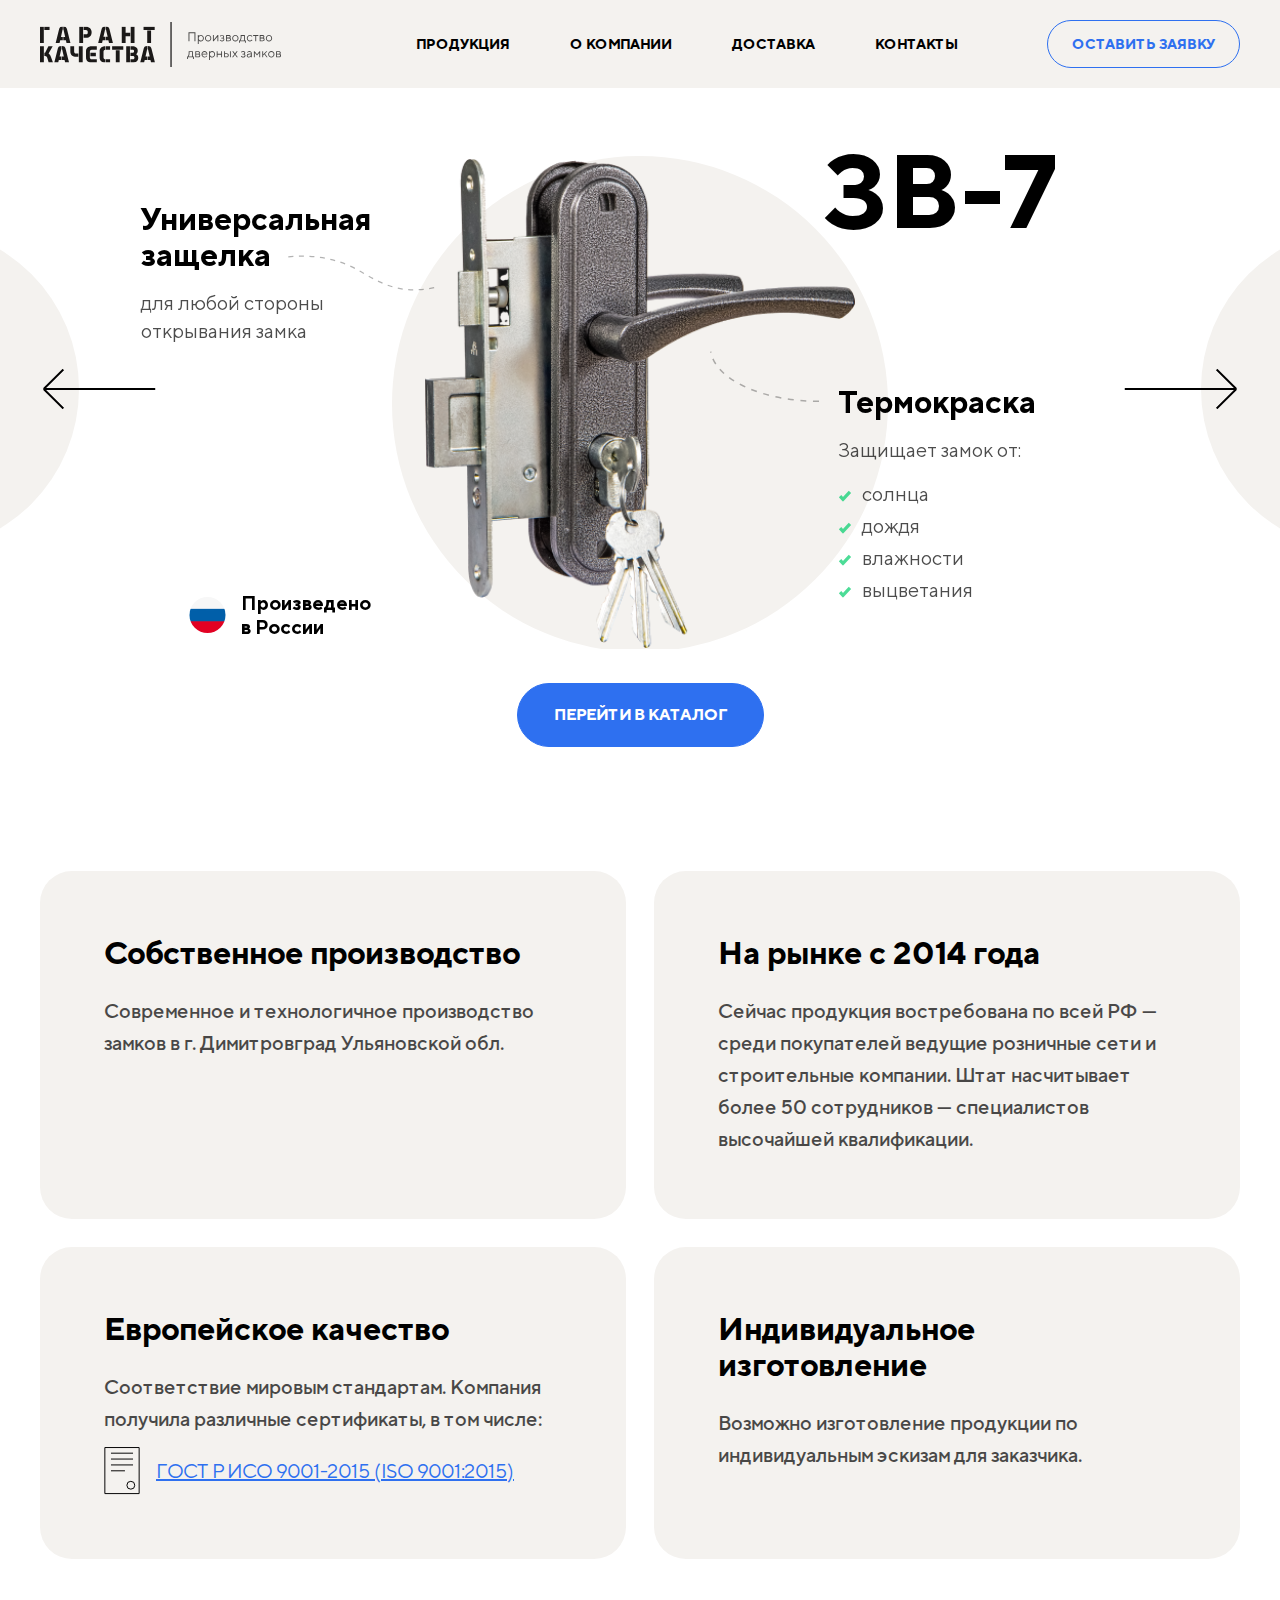
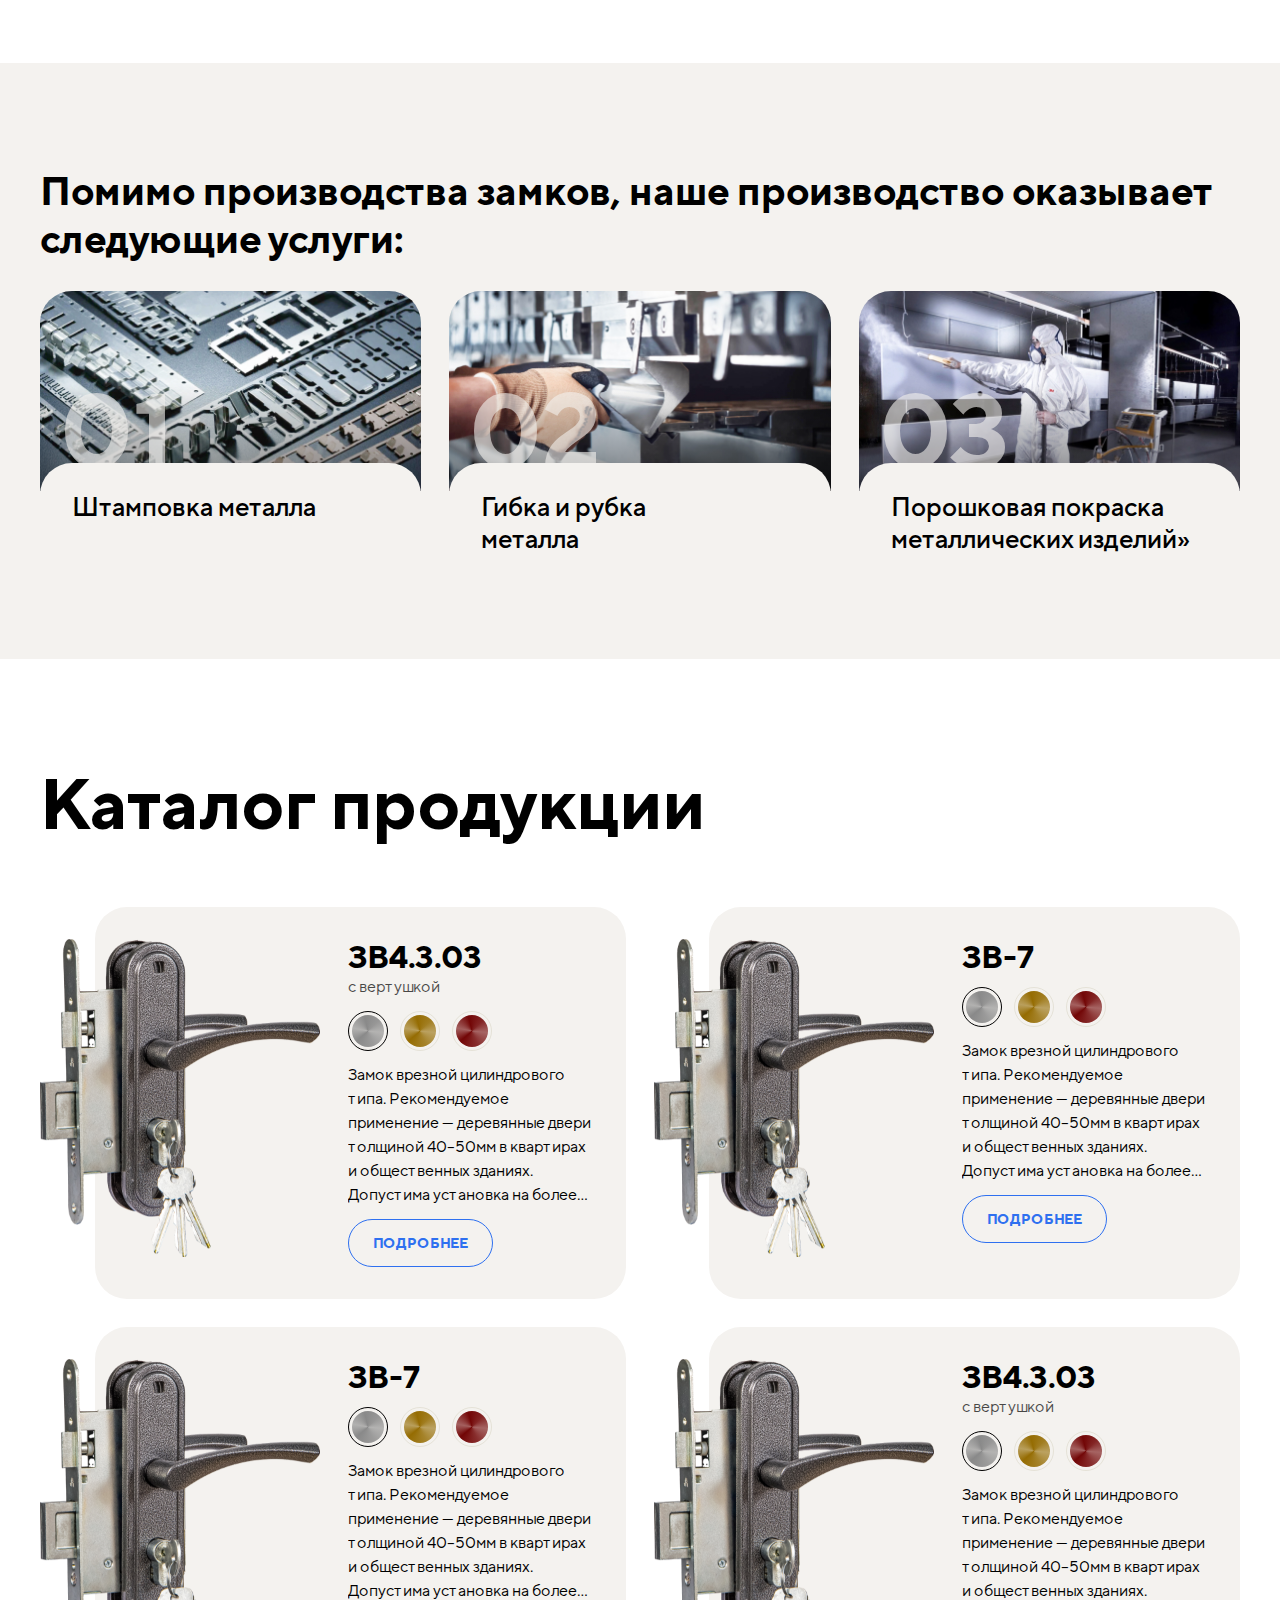
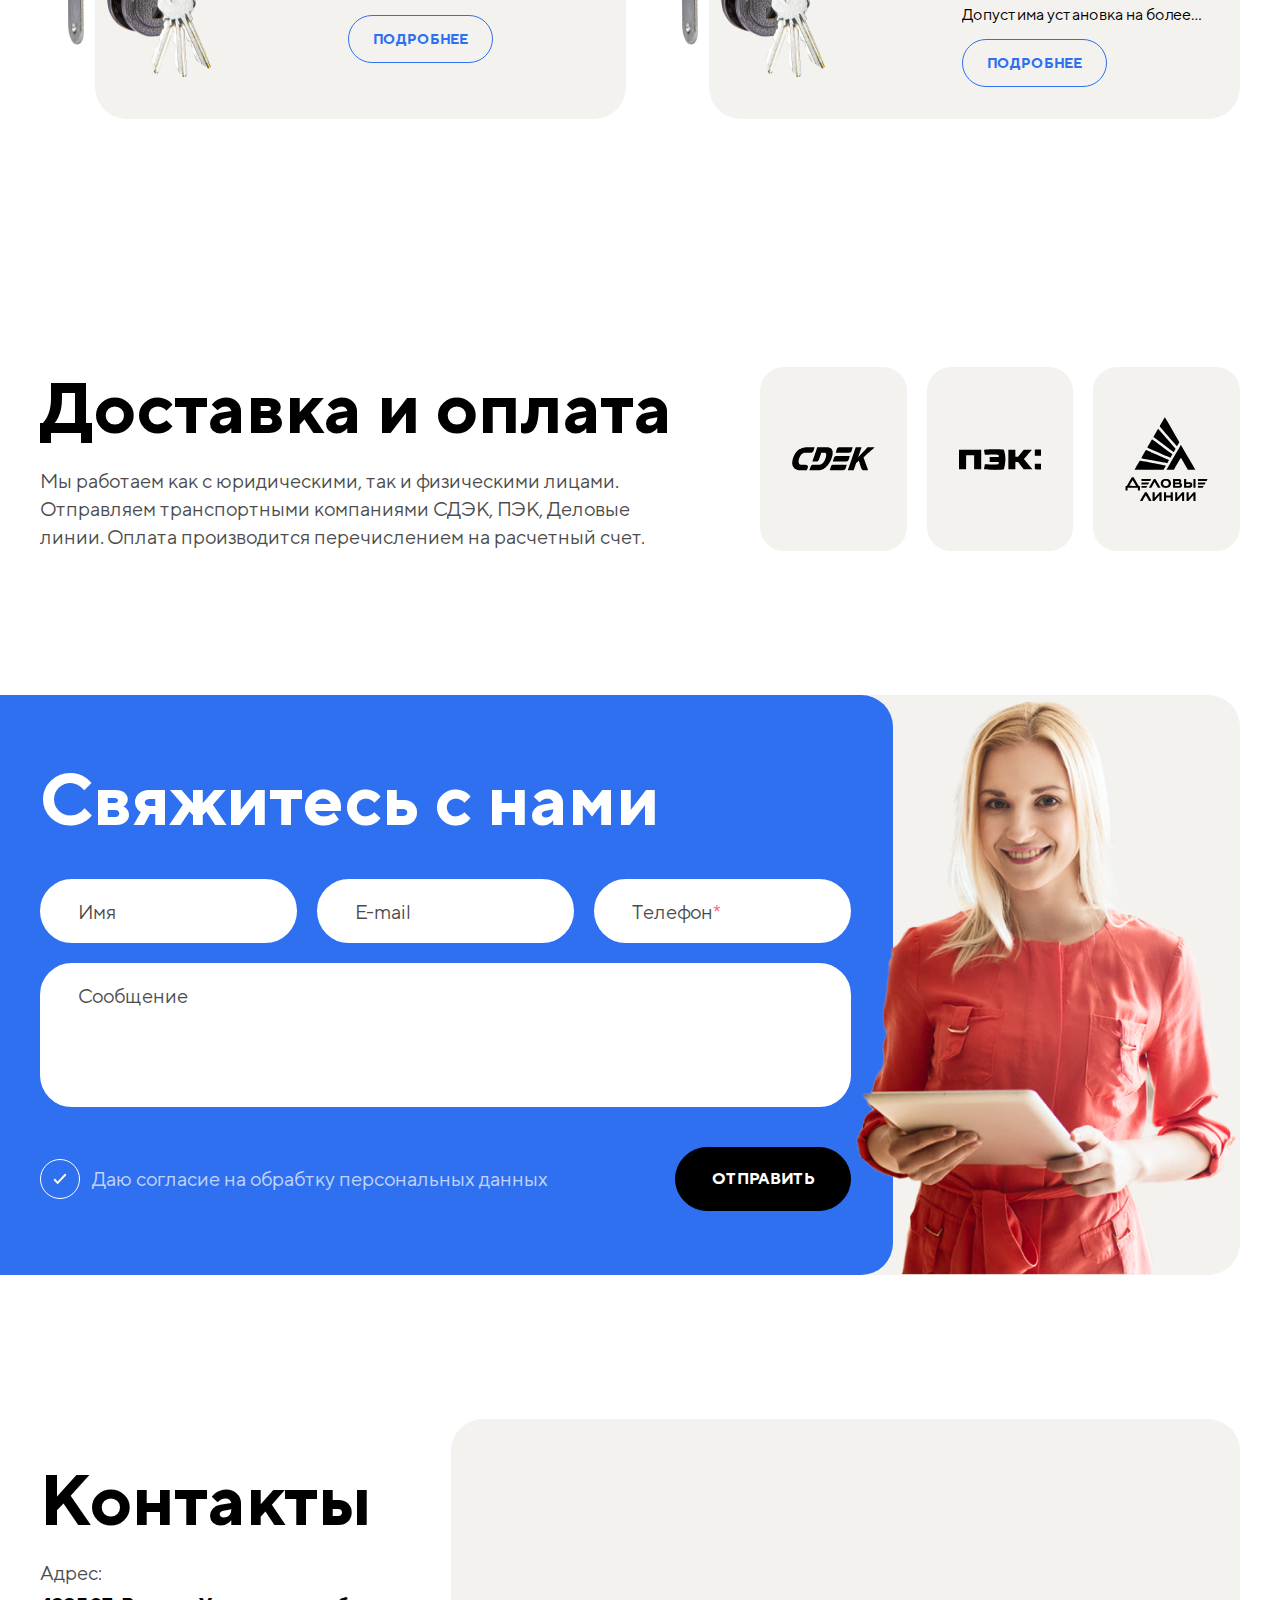
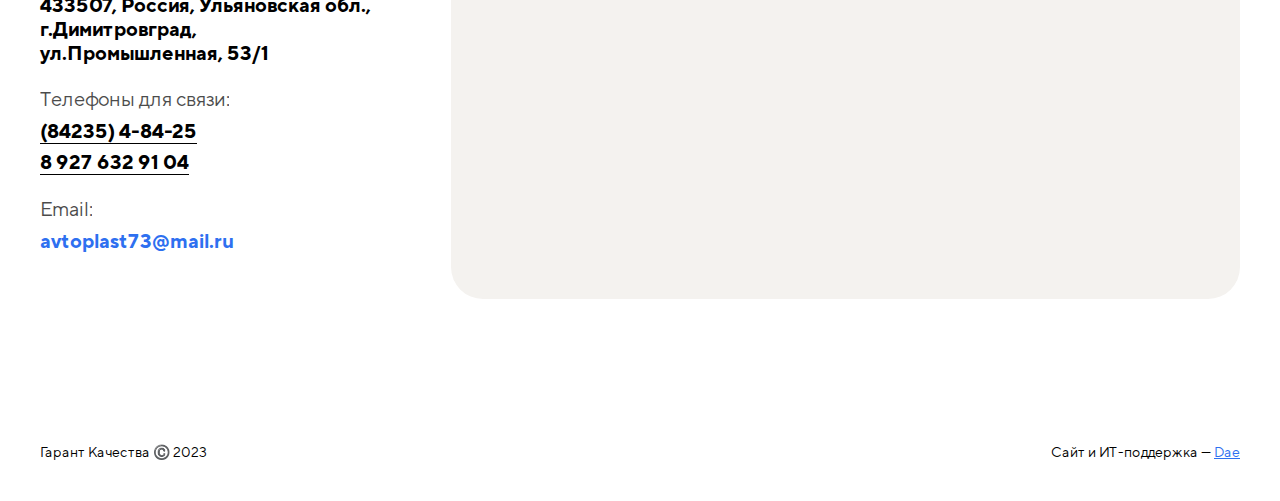
==== commit 1e900e45: "fix: Improvements" ====
--- a/index.html
+++ b/index.html
@@ -79,6 +79,7 @@
 												<li class="c-list__item">выцветания</li>
 											</ul>
 										</div>
+										<span class="main__made">Произведено в России</span>
 									</div>
 								</div>
 								<div class="swiper-slide">
@@ -101,6 +102,10 @@
 												<li class="c-list__item">выцветания</li>
 											</ul>
 										</div>
+										<div class="main__block main__block--bottom-left">
+											<h3 class="main__title">Есть модели с&nbsp;вертушками</h3>
+										</div>
+										<span class="main__made">Произведено в России</span>
 									</div>
 								</div>
 								<div class="swiper-slide">
@@ -108,7 +113,7 @@
 										<picture class="main__img">
 											<img src="img/catalog-04.png" alt="Image">
 										</picture>
-										<h2 class="main__heading">ЗВ4.3.03</h2>
+										<h2 class="main__heading main__heading--sm">ЗВ4.3.03</h2>
 										<div class="main__block main__block--left">
 											<h3 class="main__title">Универсальная защелка</h3>
 											<p class="main__description">для любой стороны открывания замка</p>
@@ -123,6 +128,7 @@
 												<li class="c-list__item">выцветания</li>
 											</ul>
 										</div>
+										<span class="main__made">Произведено в России</span>
 									</div>
 								</div>
 							</div>
@@ -235,23 +241,44 @@
 					<h2 class="catalog__heading">Каталог продукции</h2>
 					<div class="catalog__wrapper">
 						<article class="catalog-card catalog__item">
-							<picture class="catalog-card__img">
-								<img src="img/catalog-01.png" alt="Image">
-							</picture>
+							<div class="catalog-card__slider">
+								<div class="swiper">
+									<div class="swiper-wrapper">
+										<div class="swiper-slide">
+											<picture class="catalog-card__img">
+												<img src="img/catalog-01.png" alt="Image">
+											</picture>
+										</div>
+										<div class="swiper-slide">
+											<picture class="catalog-card__img">
+												<img src="img/catalog-02.png" alt="Image">
+											</picture>
+										</div>
+										<div class="swiper-slide">
+											<picture class="catalog-card__img">
+												<img src="img/catalog-04.png" alt="Image">
+											</picture>
+										</div>
+									</div>
+								</div>
+							</div>
 							<div class="catalog-card__body">
 								<h3 class="catalog-card__title">ЗВ4.3.03 <span>с вертушкой</span></h3>
 								<div class="catalog-card__colors">
-									<label for="color-checkbox-01" class="color-checkbox catalog-card__color">
-										<input type="radio" id="color-checkbox-01" class="color-checkbox__input" name="color-checkbox-0" checked>
+									<label for="color-checkbox-01" class="color-checkbox catalog-card__color" data-id="0">
+										<input type="radio" id="color-checkbox-01" class="color-checkbox__input" name="color-checkbox" checked>
 										<span class="color-checkbox__icon" style="--color: conic-gradient(from 229deg at 50% 50%, #898989 0deg, rgba(137, 137, 137, 0.62) 51.68213903903961deg, #898989 117.13097333908081deg, rgba(137, 137, 137, 0.87) 175.67078590393066deg, rgba(137, 137, 137, 0.60) 226.29756689071655deg, rgba(137, 137, 137, 0.83) 287.90621280670166deg, #898989 360deg);"></span>
-									</label>
-									<label for="color-checkbox-02" class="color-checkbox catalog-card__color">
-										<input type="radio" id="color-checkbox-02" class="color-checkbox__input" name="color-checkbox-0">
+										<span class="color-checkbox__tooltip">Серебристый</span>
+									</label>
+									<label for="color-checkbox-02" class="color-checkbox catalog-card__color" data-id="1">
+										<input type="radio" id="color-checkbox-02" class="color-checkbox__input" name="color-checkbox">
 										<span class="color-checkbox__icon" style="--color: conic-gradient(from 229deg at 50% 50%, #956C02 0deg, rgba(149, 108, 2, 0.62) 51.68213903903961deg, #956C02 117.13097333908081deg, rgba(149, 108, 2, 0.87) 175.67078590393066deg, rgba(149, 108, 2, 0.60) 226.29756689071655deg, rgba(149, 108, 2, 0.83) 287.90621280670166deg, #956C02 360deg);"></span>
-									</label>
-									<label for="color-checkbox-03" class="color-checkbox catalog-card__color">
-										<input type="radio" id="color-checkbox-03" class="color-checkbox__input" name="color-checkbox-0">
+										<span class="color-checkbox__tooltip">Оранжевый</span>
+									</label>
+									<label for="color-checkbox-03" class="color-checkbox catalog-card__color" data-id="2">
+										<input type="radio" id="color-checkbox-03" class="color-checkbox__input" name="color-checkbox">
 										<span class="color-checkbox__icon" style="--color: conic-gradient(from 229deg at 50% 50%, #720606 0deg, rgba(114, 6, 6, 0.62) 51.68213903903961deg, #720606 117.13097333908081deg, rgba(114, 6, 6, 0.87) 175.67078590393066deg, rgba(114, 6, 6, 0.60) 226.29756689071655deg, rgba(114, 6, 6, 0.83) 287.90621280670166deg, #720606 360deg);"></span>
+										<span class="color-checkbox__tooltip">Красный</span>
 									</label>
 								</div>
 								<p class="catalog-card__description">Замок врезной цилиндрового типа. Рекомендуемое применение — деревянные двери толщиной 40–50мм в квартирах и общественных зданиях. Допустима установка на более толстое полотно при условии смены цилиндрового механизма. Защелка универсальная. Врезная часть имеет антикоррозийное покрытие. Ручки покрыты термокраской, обеспечивающей защиту от влажности, солнца, других погодных факторов и предотвращающей выцветание.</p>
@@ -259,23 +286,44 @@
 							</div>
 						</article>
 						<article class="catalog-card catalog__item">
-							<picture class="catalog-card__img">
-								<img src="img/catalog-02.png" alt="Image">
-							</picture>
+							<div class="catalog-card__slider">
+								<div class="swiper">
+									<div class="swiper-wrapper">
+										<div class="swiper-slide">
+											<picture class="catalog-card__img">
+												<img src="img/catalog-01.png" alt="Image">
+											</picture>
+										</div>
+										<div class="swiper-slide">
+											<picture class="catalog-card__img">
+												<img src="img/catalog-02.png" alt="Image">
+											</picture>
+										</div>
+										<div class="swiper-slide">
+											<picture class="catalog-card__img">
+												<img src="img/catalog-04.png" alt="Image">
+											</picture>
+										</div>
+									</div>
+								</div>
+							</div>
 							<div class="catalog-card__body">
 								<h3 class="catalog-card__title">ЗВ-7</h3>
 								<div class="catalog-card__colors">
-									<label for="color-checkbox-01" class="color-checkbox catalog-card__color">
-										<input type="radio" id="color-checkbox-01" class="color-checkbox__input" name="color-checkbox-0" checked>
+									<label for="color-checkbox-11" class="color-checkbox catalog-card__color">
+										<input type="radio" id="color-checkbox-11" class="color-checkbox__input" name="color-checkbox-1" checked>
 										<span class="color-checkbox__icon" style="--color: conic-gradient(from 229deg at 50% 50%, #898989 0deg, rgba(137, 137, 137, 0.62) 51.68213903903961deg, #898989 117.13097333908081deg, rgba(137, 137, 137, 0.87) 175.67078590393066deg, rgba(137, 137, 137, 0.60) 226.29756689071655deg, rgba(137, 137, 137, 0.83) 287.90621280670166deg, #898989 360deg);"></span>
-									</label>
-									<label for="color-checkbox-02" class="color-checkbox catalog-card__color">
-										<input type="radio" id="color-checkbox-02" class="color-checkbox__input" name="color-checkbox-0">
+										<span class="color-checkbox__tooltip">Серебристый</span>
+									</label>
+									<label for="color-checkbox-12" class="color-checkbox catalog-card__color">
+										<input type="radio" id="color-checkbox-12" class="color-checkbox__input" name="color-checkbox-1">
 										<span class="color-checkbox__icon" style="--color: conic-gradient(from 229deg at 50% 50%, #956C02 0deg, rgba(149, 108, 2, 0.62) 51.68213903903961deg, #956C02 117.13097333908081deg, rgba(149, 108, 2, 0.87) 175.67078590393066deg, rgba(149, 108, 2, 0.60) 226.29756689071655deg, rgba(149, 108, 2, 0.83) 287.90621280670166deg, #956C02 360deg);"></span>
-									</label>
-									<label for="color-checkbox-03" class="color-checkbox catalog-card__color">
-										<input type="radio" id="color-checkbox-03" class="color-checkbox__input" name="color-checkbox-0">
+										<span class="color-checkbox__tooltip">Серебристый</span>
+									</label>
+									<label for="color-checkbox-13" class="color-checkbox catalog-card__color">
+										<input type="radio" id="color-checkbox-13" class="color-checkbox__input" name="color-checkbox-1">
 										<span class="color-checkbox__icon" style="--color: conic-gradient(from 229deg at 50% 50%, #720606 0deg, rgba(114, 6, 6, 0.62) 51.68213903903961deg, #720606 117.13097333908081deg, rgba(114, 6, 6, 0.87) 175.67078590393066deg, rgba(114, 6, 6, 0.60) 226.29756689071655deg, rgba(114, 6, 6, 0.83) 287.90621280670166deg, #720606 360deg);"></span>
+										<span class="color-checkbox__tooltip">Красный</span>
 									</label>
 								</div>
 								<p class="catalog-card__description">Замок врезной цилиндрового типа. Рекомендуемое применение — деревянные двери толщиной 40–50мм в квартирах и общественных зданиях. Допустима установка на более толстое полотно при условии смены цилиндрового механизма. Защелка универсальная. Врезная часть имеет антикоррозийное покрытие. Ручки покрыты термокраской, обеспечивающей защиту от влажности, солнца, других погодных факторов и предотвращающей выцветание.</p>
@@ -283,303 +331,93 @@
 							</div>
 						</article>
 						<article class="catalog-card catalog__item">
-							<picture class="catalog-card__img">
-								<img src="img/catalog-02.png" alt="Image">
-							</picture>
+							<div class="catalog-card__slider">
+								<div class="swiper">
+									<div class="swiper-wrapper">
+										<div class="swiper-slide">
+											<picture class="catalog-card__img">
+												<img src="img/catalog-01.png" alt="Image">
+											</picture>
+										</div>
+										<div class="swiper-slide">
+											<picture class="catalog-card__img">
+												<img src="img/catalog-02.png" alt="Image">
+											</picture>
+										</div>
+										<div class="swiper-slide">
+											<picture class="catalog-card__img">
+												<img src="img/catalog-04.png" alt="Image">
+											</picture>
+										</div>
+									</div>
+								</div>
+							</div>
 							<div class="catalog-card__body">
-								<h3 class="catalog-card__title">ЗВ-7 <span>с вертушкой</span></h3>
+								<h3 class="catalog-card__title">ЗВ-7</h3>
 								<div class="catalog-card__colors">
-									<label for="color-checkbox-01" class="color-checkbox catalog-card__color">
-										<input type="radio" id="color-checkbox-01" class="color-checkbox__input" name="color-checkbox-0" checked>
+									<label for="color-checkbox-21" class="color-checkbox catalog-card__color">
+										<input type="radio" id="color-checkbox-21" class="color-checkbox__input" name="color-checkbox-2" checked>
 										<span class="color-checkbox__icon" style="--color: conic-gradient(from 229deg at 50% 50%, #898989 0deg, rgba(137, 137, 137, 0.62) 51.68213903903961deg, #898989 117.13097333908081deg, rgba(137, 137, 137, 0.87) 175.67078590393066deg, rgba(137, 137, 137, 0.60) 226.29756689071655deg, rgba(137, 137, 137, 0.83) 287.90621280670166deg, #898989 360deg);"></span>
-									</label>
-									<label for="color-checkbox-02" class="color-checkbox catalog-card__color">
-										<input type="radio" id="color-checkbox-02" class="color-checkbox__input" name="color-checkbox-0">
+										<span class="color-checkbox__tooltip">Серебристый</span>
+									</label>
+									<label for="color-checkbox-22" class="color-checkbox catalog-card__color">
+										<input type="radio" id="color-checkbox-22" class="color-checkbox__input" name="color-checkbox-2">
 										<span class="color-checkbox__icon" style="--color: conic-gradient(from 229deg at 50% 50%, #956C02 0deg, rgba(149, 108, 2, 0.62) 51.68213903903961deg, #956C02 117.13097333908081deg, rgba(149, 108, 2, 0.87) 175.67078590393066deg, rgba(149, 108, 2, 0.60) 226.29756689071655deg, rgba(149, 108, 2, 0.83) 287.90621280670166deg, #956C02 360deg);"></span>
-									</label>
-									<label for="color-checkbox-03" class="color-checkbox catalog-card__color">
-										<input type="radio" id="color-checkbox-03" class="color-checkbox__input" name="color-checkbox-0">
+										<span class="color-checkbox__tooltip">Серебристый</span>
+									</label>
+									<label for="color-checkbox-23" class="color-checkbox catalog-card__color">
+										<input type="radio" id="color-checkbox-23" class="color-checkbox__input" name="color-checkbox-2">
 										<span class="color-checkbox__icon" style="--color: conic-gradient(from 229deg at 50% 50%, #720606 0deg, rgba(114, 6, 6, 0.62) 51.68213903903961deg, #720606 117.13097333908081deg, rgba(114, 6, 6, 0.87) 175.67078590393066deg, rgba(114, 6, 6, 0.60) 226.29756689071655deg, rgba(114, 6, 6, 0.83) 287.90621280670166deg, #720606 360deg);"></span>
+										<span class="color-checkbox__tooltip">Красный</span>
 									</label>
 								</div>
 								<p class="catalog-card__description">Замок врезной цилиндрового типа. Рекомендуемое применение — деревянные двери толщиной 40–50мм в квартирах и общественных зданиях. Допустима установка на более толстое полотно при условии смены цилиндрового механизма. Защелка универсальная. Врезная часть имеет антикоррозийное покрытие. Ручки покрыты термокраской, обеспечивающей защиту от влажности, солнца, других погодных факторов и предотвращающей выцветание.</p>
-								<a href="#" class="catalog-card__btn btn btn--sm btn--border">Подробнее</a>
+								<a href="#" class="catalog-card__btn btn btn--sm btn--border catalog-modal-btn" data-id="catalog-modal">Подробнее</a>
 							</div>
 						</article>
 						<article class="catalog-card catalog__item">
-							<picture class="catalog-card__img">
-								<img src="img/catalog-01.png" alt="Image">
-							</picture>
+							<div class="catalog-card__slider">
+								<div class="swiper">
+									<div class="swiper-wrapper">
+										<div class="swiper-slide">
+											<picture class="catalog-card__img">
+												<img src="img/catalog-01.png" alt="Image">
+											</picture>
+										</div>
+										<div class="swiper-slide">
+											<picture class="catalog-card__img">
+												<img src="img/catalog-02.png" alt="Image">
+											</picture>
+										</div>
+										<div class="swiper-slide">
+											<picture class="catalog-card__img">
+												<img src="img/catalog-04.png" alt="Image">
+											</picture>
+										</div>
+									</div>
+								</div>
+							</div>
 							<div class="catalog-card__body">
 								<h3 class="catalog-card__title">ЗВ4.3.03 <span>с вертушкой</span></h3>
 								<div class="catalog-card__colors">
-									<label for="color-checkbox-01" class="color-checkbox catalog-card__color">
-										<input type="radio" id="color-checkbox-01" class="color-checkbox__input" name="color-checkbox-0" checked>
+									<label for="color-checkbox-31" class="color-checkbox catalog-card__color" data-id="0">
+										<input type="radio" id="color-checkbox-31" class="color-checkbox__input" name="color-checkbox-3" checked>
 										<span class="color-checkbox__icon" style="--color: conic-gradient(from 229deg at 50% 50%, #898989 0deg, rgba(137, 137, 137, 0.62) 51.68213903903961deg, #898989 117.13097333908081deg, rgba(137, 137, 137, 0.87) 175.67078590393066deg, rgba(137, 137, 137, 0.60) 226.29756689071655deg, rgba(137, 137, 137, 0.83) 287.90621280670166deg, #898989 360deg);"></span>
-									</label>
-									<label for="color-checkbox-02" class="color-checkbox catalog-card__color">
-										<input type="radio" id="color-checkbox-02" class="color-checkbox__input" name="color-checkbox-0">
+										<span class="color-checkbox__tooltip">Серебристый</span>
+									</label>
+									<label for="color-checkbox-32" class="color-checkbox catalog-card__color" data-id="1">
+										<input type="radio" id="color-checkbox-32" class="color-checkbox__input" name="color-checkbox-3">
 										<span class="color-checkbox__icon" style="--color: conic-gradient(from 229deg at 50% 50%, #956C02 0deg, rgba(149, 108, 2, 0.62) 51.68213903903961deg, #956C02 117.13097333908081deg, rgba(149, 108, 2, 0.87) 175.67078590393066deg, rgba(149, 108, 2, 0.60) 226.29756689071655deg, rgba(149, 108, 2, 0.83) 287.90621280670166deg, #956C02 360deg);"></span>
-									</label>
-									<label for="color-checkbox-03" class="color-checkbox catalog-card__color">
-										<input type="radio" id="color-checkbox-03" class="color-checkbox__input" name="color-checkbox-0">
+										<span class="color-checkbox__tooltip">Оранжевый</span>
+									</label>
+									<label for="color-checkbox-33" class="color-checkbox catalog-card__color" data-id="2">
+										<input type="radio" id="color-checkbox-33" class="color-checkbox__input" name="color-checkbox-3">
 										<span class="color-checkbox__icon" style="--color: conic-gradient(from 229deg at 50% 50%, #720606 0deg, rgba(114, 6, 6, 0.62) 51.68213903903961deg, #720606 117.13097333908081deg, rgba(114, 6, 6, 0.87) 175.67078590393066deg, rgba(114, 6, 6, 0.60) 226.29756689071655deg, rgba(114, 6, 6, 0.83) 287.90621280670166deg, #720606 360deg);"></span>
+										<span class="color-checkbox__tooltip">Красный</span>
 									</label>
 								</div>
 								<p class="catalog-card__description">Замок врезной цилиндрового типа. Рекомендуемое применение — деревянные двери толщиной 40–50мм в квартирах и общественных зданиях. Допустима установка на более толстое полотно при условии смены цилиндрового механизма. Защелка универсальная. Врезная часть имеет антикоррозийное покрытие. Ручки покрыты термокраской, обеспечивающей защиту от влажности, солнца, других погодных факторов и предотвращающей выцветание.</p>
-								<a href="#" class="catalog-card__btn btn btn--sm btn--border">Подробнее</a>
-							</div>
-						</article>
-						<article class="catalog-card catalog__item">
-							<picture class="catalog-card__img">
-								<img src="img/catalog-01.png" alt="Image">
-							</picture>
-							<div class="catalog-card__body">
-								<h3 class="catalog-card__title">ЗВ4.3.03</h3>
-								<div class="catalog-card__colors">
-									<label for="color-checkbox-01" class="color-checkbox catalog-card__color">
-										<input type="radio" id="color-checkbox-01" class="color-checkbox__input" name="color-checkbox-0" checked>
-										<span class="color-checkbox__icon" style="--color: conic-gradient(from 229deg at 50% 50%, #898989 0deg, rgba(137, 137, 137, 0.62) 51.68213903903961deg, #898989 117.13097333908081deg, rgba(137, 137, 137, 0.87) 175.67078590393066deg, rgba(137, 137, 137, 0.60) 226.29756689071655deg, rgba(137, 137, 137, 0.83) 287.90621280670166deg, #898989 360deg);"></span>
-									</label>
-									<label for="color-checkbox-02" class="color-checkbox catalog-card__color">
-										<input type="radio" id="color-checkbox-02" class="color-checkbox__input" name="color-checkbox-0">
-										<span class="color-checkbox__icon" style="--color: conic-gradient(from 229deg at 50% 50%, #956C02 0deg, rgba(149, 108, 2, 0.62) 51.68213903903961deg, #956C02 117.13097333908081deg, rgba(149, 108, 2, 0.87) 175.67078590393066deg, rgba(149, 108, 2, 0.60) 226.29756689071655deg, rgba(149, 108, 2, 0.83) 287.90621280670166deg, #956C02 360deg);"></span>
-									</label>
-									<label for="color-checkbox-03" class="color-checkbox catalog-card__color">
-										<input type="radio" id="color-checkbox-03" class="color-checkbox__input" name="color-checkbox-0">
-										<span class="color-checkbox__icon" style="--color: conic-gradient(from 229deg at 50% 50%, #720606 0deg, rgba(114, 6, 6, 0.62) 51.68213903903961deg, #720606 117.13097333908081deg, rgba(114, 6, 6, 0.87) 175.67078590393066deg, rgba(114, 6, 6, 0.60) 226.29756689071655deg, rgba(114, 6, 6, 0.83) 287.90621280670166deg, #720606 360deg);"></span>
-									</label>
-								</div>
-								<p class="catalog-card__description">Замок врезной цилиндрового типа. Рекомендуемое применение — деревянные двери толщиной 40–50мм в квартирах и общественных зданиях. Допустима установка на более толстое полотно при условии смены цилиндрового механизма. Защелка универсальная. Врезная часть имеет антикоррозийное покрытие. Ручки покрыты термокраской, обеспечивающей защиту от влажности, солнца, других погодных факторов и предотвращающей выцветание.</p>
-								<a href="#" class="catalog-card__btn btn btn--sm btn--border">Подробнее</a>
-							</div>
-						</article>
-						<article class="catalog-card catalog__item">
-							<picture class="catalog-card__img">
-								<img src="img/catalog-02.png" alt="Image">
-							</picture>
-							<div class="catalog-card__body">
-								<h3 class="catalog-card__title">ЗВ-7 <span>с вертушкой</span></h3>
-								<div class="catalog-card__colors">
-									<label for="color-checkbox-01" class="color-checkbox catalog-card__color">
-										<input type="radio" id="color-checkbox-01" class="color-checkbox__input" name="color-checkbox-0" checked>
-										<span class="color-checkbox__icon" style="--color: conic-gradient(from 229deg at 50% 50%, #898989 0deg, rgba(137, 137, 137, 0.62) 51.68213903903961deg, #898989 117.13097333908081deg, rgba(137, 137, 137, 0.87) 175.67078590393066deg, rgba(137, 137, 137, 0.60) 226.29756689071655deg, rgba(137, 137, 137, 0.83) 287.90621280670166deg, #898989 360deg);"></span>
-									</label>
-									<label for="color-checkbox-02" class="color-checkbox catalog-card__color">
-										<input type="radio" id="color-checkbox-02" class="color-checkbox__input" name="color-checkbox-0">
-										<span class="color-checkbox__icon" style="--color: conic-gradient(from 229deg at 50% 50%, #956C02 0deg, rgba(149, 108, 2, 0.62) 51.68213903903961deg, #956C02 117.13097333908081deg, rgba(149, 108, 2, 0.87) 175.67078590393066deg, rgba(149, 108, 2, 0.60) 226.29756689071655deg, rgba(149, 108, 2, 0.83) 287.90621280670166deg, #956C02 360deg);"></span>
-									</label>
-									<label for="color-checkbox-03" class="color-checkbox catalog-card__color">
-										<input type="radio" id="color-checkbox-03" class="color-checkbox__input" name="color-checkbox-0">
-										<span class="color-checkbox__icon" style="--color: conic-gradient(from 229deg at 50% 50%, #720606 0deg, rgba(114, 6, 6, 0.62) 51.68213903903961deg, #720606 117.13097333908081deg, rgba(114, 6, 6, 0.87) 175.67078590393066deg, rgba(114, 6, 6, 0.60) 226.29756689071655deg, rgba(114, 6, 6, 0.83) 287.90621280670166deg, #720606 360deg);"></span>
-									</label>
-								</div>
-								<p class="catalog-card__description">Замок врезной цилиндрового типа. Рекомендуемое применение — деревянные двери толщиной 40–50мм в квартирах и общественных зданиях. Допустима установка на более толстое полотно при условии смены цилиндрового механизма. Защелка универсальная. Врезная часть имеет антикоррозийное покрытие. Ручки покрыты термокраской, обеспечивающей защиту от влажности, солнца, других погодных факторов и предотвращающей выцветание.</p>
-								<a href="#" class="catalog-card__btn btn btn--sm btn--border">Подробнее</a>
-							</div>
-						</article>
-						<article class="catalog-card catalog__item">
-							<picture class="catalog-card__img">
-								<img src="img/catalog-02.png" alt="Image">
-							</picture>
-							<div class="catalog-card__body">
-								<h3 class="catalog-card__title">ЗВ-7 <span>с вертушкой</span></h3>
-								<div class="catalog-card__colors">
-									<label for="color-checkbox-01" class="color-checkbox catalog-card__color">
-										<input type="radio" id="color-checkbox-01" class="color-checkbox__input" name="color-checkbox-0" checked>
-										<span class="color-checkbox__icon" style="--color: conic-gradient(from 229deg at 50% 50%, #898989 0deg, rgba(137, 137, 137, 0.62) 51.68213903903961deg, #898989 117.13097333908081deg, rgba(137, 137, 137, 0.87) 175.67078590393066deg, rgba(137, 137, 137, 0.60) 226.29756689071655deg, rgba(137, 137, 137, 0.83) 287.90621280670166deg, #898989 360deg);"></span>
-									</label>
-									<label for="color-checkbox-02" class="color-checkbox catalog-card__color">
-										<input type="radio" id="color-checkbox-02" class="color-checkbox__input" name="color-checkbox-0">
-										<span class="color-checkbox__icon" style="--color: conic-gradient(from 229deg at 50% 50%, #956C02 0deg, rgba(149, 108, 2, 0.62) 51.68213903903961deg, #956C02 117.13097333908081deg, rgba(149, 108, 2, 0.87) 175.67078590393066deg, rgba(149, 108, 2, 0.60) 226.29756689071655deg, rgba(149, 108, 2, 0.83) 287.90621280670166deg, #956C02 360deg);"></span>
-									</label>
-									<label for="color-checkbox-03" class="color-checkbox catalog-card__color">
-										<input type="radio" id="color-checkbox-03" class="color-checkbox__input" name="color-checkbox-0">
-										<span class="color-checkbox__icon" style="--color: conic-gradient(from 229deg at 50% 50%, #720606 0deg, rgba(114, 6, 6, 0.62) 51.68213903903961deg, #720606 117.13097333908081deg, rgba(114, 6, 6, 0.87) 175.67078590393066deg, rgba(114, 6, 6, 0.60) 226.29756689071655deg, rgba(114, 6, 6, 0.83) 287.90621280670166deg, #720606 360deg);"></span>
-									</label>
-								</div>
-								<p class="catalog-card__description">Замок врезной цилиндрового типа. Рекомендуемое применение — деревянные двери толщиной 40–50мм в квартирах и общественных зданиях. Допустима установка на более толстое полотно при условии смены цилиндрового механизма. Защелка универсальная. Врезная часть имеет антикоррозийное покрытие. Ручки покрыты термокраской, обеспечивающей защиту от влажности, солнца, других погодных факторов и предотвращающей выцветание.</p>
-								<a href="#" class="catalog-card__btn btn btn--sm btn--border">Подробнее</a>
-							</div>
-						</article>
-						<article class="catalog-card catalog__item">
-							<picture class="catalog-card__img">
-								<img src="img/catalog-01.png" alt="Image">
-							</picture>
-							<div class="catalog-card__body">
-								<h3 class="catalog-card__title">ЗВ4.3.03</h3>
-								<div class="catalog-card__colors">
-									<label for="color-checkbox-01" class="color-checkbox catalog-card__color">
-										<input type="radio" id="color-checkbox-01" class="color-checkbox__input" name="color-checkbox-0" checked>
-										<span class="color-checkbox__icon" style="--color: conic-gradient(from 229deg at 50% 50%, #898989 0deg, rgba(137, 137, 137, 0.62) 51.68213903903961deg, #898989 117.13097333908081deg, rgba(137, 137, 137, 0.87) 175.67078590393066deg, rgba(137, 137, 137, 0.60) 226.29756689071655deg, rgba(137, 137, 137, 0.83) 287.90621280670166deg, #898989 360deg);"></span>
-									</label>
-									<label for="color-checkbox-02" class="color-checkbox catalog-card__color">
-										<input type="radio" id="color-checkbox-02" class="color-checkbox__input" name="color-checkbox-0">
-										<span class="color-checkbox__icon" style="--color: conic-gradient(from 229deg at 50% 50%, #956C02 0deg, rgba(149, 108, 2, 0.62) 51.68213903903961deg, #956C02 117.13097333908081deg, rgba(149, 108, 2, 0.87) 175.67078590393066deg, rgba(149, 108, 2, 0.60) 226.29756689071655deg, rgba(149, 108, 2, 0.83) 287.90621280670166deg, #956C02 360deg);"></span>
-									</label>
-									<label for="color-checkbox-03" class="color-checkbox catalog-card__color">
-										<input type="radio" id="color-checkbox-03" class="color-checkbox__input" name="color-checkbox-0">
-										<span class="color-checkbox__icon" style="--color: conic-gradient(from 229deg at 50% 50%, #720606 0deg, rgba(114, 6, 6, 0.62) 51.68213903903961deg, #720606 117.13097333908081deg, rgba(114, 6, 6, 0.87) 175.67078590393066deg, rgba(114, 6, 6, 0.60) 226.29756689071655deg, rgba(114, 6, 6, 0.83) 287.90621280670166deg, #720606 360deg);"></span>
-									</label>
-								</div>
-								<p class="catalog-card__description">Замок врезной цилиндрового типа. Рекомендуемое применение — деревянные двери толщиной 40–50мм в квартирах и общественных зданиях. Допустима установка на более толстое полотно при условии смены цилиндрового механизма. Защелка универсальная. Врезная часть имеет антикоррозийное покрытие. Ручки покрыты термокраской, обеспечивающей защиту от влажности, солнца, других погодных факторов и предотвращающей выцветание.</p>
-								<a href="#" class="catalog-card__btn btn btn--sm btn--border">Подробнее</a>
-							</div>
-						</article>
-						<article class="catalog-card catalog__item">
-							<picture class="catalog-card__img">
-								<img src="img/catalog-01.png" alt="Image">
-							</picture>
-							<div class="catalog-card__body">
-								<h3 class="catalog-card__title">ЗВ4.3.03</h3>
-								<div class="catalog-card__colors">
-									<label for="color-checkbox-01" class="color-checkbox catalog-card__color">
-										<input type="radio" id="color-checkbox-01" class="color-checkbox__input" name="color-checkbox-0" checked>
-										<span class="color-checkbox__icon" style="--color: conic-gradient(from 229deg at 50% 50%, #898989 0deg, rgba(137, 137, 137, 0.62) 51.68213903903961deg, #898989 117.13097333908081deg, rgba(137, 137, 137, 0.87) 175.67078590393066deg, rgba(137, 137, 137, 0.60) 226.29756689071655deg, rgba(137, 137, 137, 0.83) 287.90621280670166deg, #898989 360deg);"></span>
-									</label>
-									<label for="color-checkbox-02" class="color-checkbox catalog-card__color">
-										<input type="radio" id="color-checkbox-02" class="color-checkbox__input" name="color-checkbox-0">
-										<span class="color-checkbox__icon" style="--color: conic-gradient(from 229deg at 50% 50%, #956C02 0deg, rgba(149, 108, 2, 0.62) 51.68213903903961deg, #956C02 117.13097333908081deg, rgba(149, 108, 2, 0.87) 175.67078590393066deg, rgba(149, 108, 2, 0.60) 226.29756689071655deg, rgba(149, 108, 2, 0.83) 287.90621280670166deg, #956C02 360deg);"></span>
-									</label>
-									<label for="color-checkbox-03" class="color-checkbox catalog-card__color">
-										<input type="radio" id="color-checkbox-03" class="color-checkbox__input" name="color-checkbox-0">
-										<span class="color-checkbox__icon" style="--color: conic-gradient(from 229deg at 50% 50%, #720606 0deg, rgba(114, 6, 6, 0.62) 51.68213903903961deg, #720606 117.13097333908081deg, rgba(114, 6, 6, 0.87) 175.67078590393066deg, rgba(114, 6, 6, 0.60) 226.29756689071655deg, rgba(114, 6, 6, 0.83) 287.90621280670166deg, #720606 360deg);"></span>
-									</label>
-								</div>
-								<p class="catalog-card__description">Замок врезной цилиндрового типа. Рекомендуемое применение — деревянные двери толщиной 40–50мм в квартирах и общественных зданиях. Допустима установка на более толстое полотно при условии смены цилиндрового механизма. Защелка универсальная. Врезная часть имеет антикоррозийное покрытие. Ручки покрыты термокраской, обеспечивающей защиту от влажности, солнца, других погодных факторов и предотвращающей выцветание.</p>
-								<a href="#" class="catalog-card__btn btn btn--sm btn--border">Подробнее</a>
-							</div>
-						</article>
-						<article class="catalog-card catalog__item">
-							<picture class="catalog-card__img">
-								<img src="img/catalog-02.png" alt="Image">
-							</picture>
-							<div class="catalog-card__body">
-								<h3 class="catalog-card__title">ЗВ-7 <span>с вертушкой</span></h3>
-								<div class="catalog-card__colors">
-									<label for="color-checkbox-01" class="color-checkbox catalog-card__color">
-										<input type="radio" id="color-checkbox-01" class="color-checkbox__input" name="color-checkbox-0" checked>
-										<span class="color-checkbox__icon" style="--color: conic-gradient(from 229deg at 50% 50%, #898989 0deg, rgba(137, 137, 137, 0.62) 51.68213903903961deg, #898989 117.13097333908081deg, rgba(137, 137, 137, 0.87) 175.67078590393066deg, rgba(137, 137, 137, 0.60) 226.29756689071655deg, rgba(137, 137, 137, 0.83) 287.90621280670166deg, #898989 360deg);"></span>
-									</label>
-									<label for="color-checkbox-02" class="color-checkbox catalog-card__color">
-										<input type="radio" id="color-checkbox-02" class="color-checkbox__input" name="color-checkbox-0">
-										<span class="color-checkbox__icon" style="--color: conic-gradient(from 229deg at 50% 50%, #956C02 0deg, rgba(149, 108, 2, 0.62) 51.68213903903961deg, #956C02 117.13097333908081deg, rgba(149, 108, 2, 0.87) 175.67078590393066deg, rgba(149, 108, 2, 0.60) 226.29756689071655deg, rgba(149, 108, 2, 0.83) 287.90621280670166deg, #956C02 360deg);"></span>
-									</label>
-									<label for="color-checkbox-03" class="color-checkbox catalog-card__color">
-										<input type="radio" id="color-checkbox-03" class="color-checkbox__input" name="color-checkbox-0">
-										<span class="color-checkbox__icon" style="--color: conic-gradient(from 229deg at 50% 50%, #720606 0deg, rgba(114, 6, 6, 0.62) 51.68213903903961deg, #720606 117.13097333908081deg, rgba(114, 6, 6, 0.87) 175.67078590393066deg, rgba(114, 6, 6, 0.60) 226.29756689071655deg, rgba(114, 6, 6, 0.83) 287.90621280670166deg, #720606 360deg);"></span>
-									</label>
-								</div>
-								<p class="catalog-card__description">Замок врезной цилиндрового типа. Рекомендуемое применение — деревянные двери толщиной 40–50мм в квартирах и общественных зданиях. Допустима установка на более толстое полотно при условии смены цилиндрового механизма. Защелка универсальная. Врезная часть имеет антикоррозийное покрытие. Ручки покрыты термокраской, обеспечивающей защиту от влажности, солнца, других погодных факторов и предотвращающей выцветание.</p>
-								<a href="#" class="catalog-card__btn btn btn--sm btn--border">Подробнее</a>
-							</div>
-						</article>
-						<article class="catalog-card catalog__item">
-							<picture class="catalog-card__img">
-								<img src="img/catalog-02.png" alt="Image">
-							</picture>
-							<div class="catalog-card__body">
-								<h3 class="catalog-card__title">ЗВ-7 <span>с вертушкой</span></h3>
-								<div class="catalog-card__colors">
-									<label for="color-checkbox-01" class="color-checkbox catalog-card__color">
-										<input type="radio" id="color-checkbox-01" class="color-checkbox__input" name="color-checkbox-0" checked>
-										<span class="color-checkbox__icon" style="--color: conic-gradient(from 229deg at 50% 50%, #898989 0deg, rgba(137, 137, 137, 0.62) 51.68213903903961deg, #898989 117.13097333908081deg, rgba(137, 137, 137, 0.87) 175.67078590393066deg, rgba(137, 137, 137, 0.60) 226.29756689071655deg, rgba(137, 137, 137, 0.83) 287.90621280670166deg, #898989 360deg);"></span>
-									</label>
-									<label for="color-checkbox-02" class="color-checkbox catalog-card__color">
-										<input type="radio" id="color-checkbox-02" class="color-checkbox__input" name="color-checkbox-0">
-										<span class="color-checkbox__icon" style="--color: conic-gradient(from 229deg at 50% 50%, #956C02 0deg, rgba(149, 108, 2, 0.62) 51.68213903903961deg, #956C02 117.13097333908081deg, rgba(149, 108, 2, 0.87) 175.67078590393066deg, rgba(149, 108, 2, 0.60) 226.29756689071655deg, rgba(149, 108, 2, 0.83) 287.90621280670166deg, #956C02 360deg);"></span>
-									</label>
-									<label for="color-checkbox-03" class="color-checkbox catalog-card__color">
-										<input type="radio" id="color-checkbox-03" class="color-checkbox__input" name="color-checkbox-0">
-										<span class="color-checkbox__icon" style="--color: conic-gradient(from 229deg at 50% 50%, #720606 0deg, rgba(114, 6, 6, 0.62) 51.68213903903961deg, #720606 117.13097333908081deg, rgba(114, 6, 6, 0.87) 175.67078590393066deg, rgba(114, 6, 6, 0.60) 226.29756689071655deg, rgba(114, 6, 6, 0.83) 287.90621280670166deg, #720606 360deg);"></span>
-									</label>
-								</div>
-								<p class="catalog-card__description">Замок врезной цилиндрового типа. Рекомендуемое применение — деревянные двери толщиной 40–50мм в квартирах и общественных зданиях. Допустима установка на более толстое полотно при условии смены цилиндрового механизма. Защелка универсальная. Врезная часть имеет антикоррозийное покрытие. Ручки покрыты термокраской, обеспечивающей защиту от влажности, солнца, других погодных факторов и предотвращающей выцветание.</p>
-								<a href="#" class="catalog-card__btn btn btn--sm btn--border">Подробнее</a>
-							</div>
-						</article>
-						<article class="catalog-card catalog__item">
-							<picture class="catalog-card__img">
-								<img src="img/catalog-03.png" alt="Image">
-							</picture>
-							<div class="catalog-card__body">
-								<h3 class="catalog-card__title">PC100</h3>
-								<div class="catalog-card__colors">
-									<label for="color-checkbox-01" class="color-checkbox catalog-card__color">
-										<input type="radio" id="color-checkbox-01" class="color-checkbox__input" name="color-checkbox-0" checked>
-										<span class="color-checkbox__icon" style="--color: conic-gradient(from 229deg at 50% 50%, #898989 0deg, rgba(137, 137, 137, 0.62) 51.68213903903961deg, #898989 117.13097333908081deg, rgba(137, 137, 137, 0.87) 175.67078590393066deg, rgba(137, 137, 137, 0.60) 226.29756689071655deg, rgba(137, 137, 137, 0.83) 287.90621280670166deg, #898989 360deg);"></span>
-									</label>
-									<label for="color-checkbox-02" class="color-checkbox catalog-card__color">
-										<input type="radio" id="color-checkbox-02" class="color-checkbox__input" name="color-checkbox-0">
-										<span class="color-checkbox__icon" style="--color: conic-gradient(from 229deg at 50% 50%, #956C02 0deg, rgba(149, 108, 2, 0.62) 51.68213903903961deg, #956C02 117.13097333908081deg, rgba(149, 108, 2, 0.87) 175.67078590393066deg, rgba(149, 108, 2, 0.60) 226.29756689071655deg, rgba(149, 108, 2, 0.83) 287.90621280670166deg, #956C02 360deg);"></span>
-									</label>
-									<label for="color-checkbox-03" class="color-checkbox catalog-card__color">
-										<input type="radio" id="color-checkbox-03" class="color-checkbox__input" name="color-checkbox-0">
-										<span class="color-checkbox__icon" style="--color: conic-gradient(from 229deg at 50% 50%, #720606 0deg, rgba(114, 6, 6, 0.62) 51.68213903903961deg, #720606 117.13097333908081deg, rgba(114, 6, 6, 0.87) 175.67078590393066deg, rgba(114, 6, 6, 0.60) 226.29756689071655deg, rgba(114, 6, 6, 0.83) 287.90621280670166deg, #720606 360deg);"></span>
-									</label>
-									<label for="color-checkbox-04" class="color-checkbox catalog-card__color">
-										<input type="radio" id="color-checkbox-04" class="color-checkbox__input" name="color-checkbox-0">
-										<span class="color-checkbox__icon" style="--color: conic-gradient(from 229deg at 50% 50%, #FFF 0deg, rgba(255, 255, 255, 0.62) 51.68213903903961deg, #FFF 117.13097333908081deg, rgba(255, 255, 255, 0.87) 175.67078590393066deg, rgba(255, 255, 255, 0.60) 226.29756689071655deg, rgba(255, 255, 255, 0.83) 287.90621280670166deg, #FFF 360deg);"></span>
-									</label>
-								</div>
-								<p class="catalog-card__description">Замок врезной цилиндрового типа. Рекомендуемое применение — деревянные двери толщиной 40–50мм в квартирах и общественных зданиях. Допустима установка на более толстое полотно при условии смены цилиндрового механизма. Защелка универсальная. Врезная часть имеет антикоррозийное покрытие. Ручки покрыты термокраской, обеспечивающей защиту от влажности, солнца, других погодных факторов и предотвращающей выцветание.</p>
-								<a href="#" class="catalog-card__btn btn btn--sm btn--border">Подробнее</a>
-							</div>
-						</article>
-						<article class="catalog-card catalog__item">
-							<picture class="catalog-card__img">
-								<img src="img/catalog-03.png" alt="Image">
-							</picture>
-							<div class="catalog-card__body">
-								<h3 class="catalog-card__title">PC80</h3>
-								<div class="catalog-card__colors">
-									<label for="color-checkbox-01" class="color-checkbox catalog-card__color">
-										<input type="radio" id="color-checkbox-01" class="color-checkbox__input" name="color-checkbox-0" checked>
-										<span class="color-checkbox__icon" style="--color: conic-gradient(from 229deg at 50% 50%, #898989 0deg, rgba(137, 137, 137, 0.62) 51.68213903903961deg, #898989 117.13097333908081deg, rgba(137, 137, 137, 0.87) 175.67078590393066deg, rgba(137, 137, 137, 0.60) 226.29756689071655deg, rgba(137, 137, 137, 0.83) 287.90621280670166deg, #898989 360deg);"></span>
-									</label>
-									<label for="color-checkbox-02" class="color-checkbox catalog-card__color">
-										<input type="radio" id="color-checkbox-02" class="color-checkbox__input" name="color-checkbox-0">
-										<span class="color-checkbox__icon" style="--color: conic-gradient(from 229deg at 50% 50%, #956C02 0deg, rgba(149, 108, 2, 0.62) 51.68213903903961deg, #956C02 117.13097333908081deg, rgba(149, 108, 2, 0.87) 175.67078590393066deg, rgba(149, 108, 2, 0.60) 226.29756689071655deg, rgba(149, 108, 2, 0.83) 287.90621280670166deg, #956C02 360deg);"></span>
-									</label>
-									<label for="color-checkbox-03" class="color-checkbox catalog-card__color">
-										<input type="radio" id="color-checkbox-03" class="color-checkbox__input" name="color-checkbox-0">
-										<span class="color-checkbox__icon" style="--color: conic-gradient(from 229deg at 50% 50%, #720606 0deg, rgba(114, 6, 6, 0.62) 51.68213903903961deg, #720606 117.13097333908081deg, rgba(114, 6, 6, 0.87) 175.67078590393066deg, rgba(114, 6, 6, 0.60) 226.29756689071655deg, rgba(114, 6, 6, 0.83) 287.90621280670166deg, #720606 360deg);"></span>
-									</label>
-									<label for="color-checkbox-04" class="color-checkbox catalog-card__color">
-										<input type="radio" id="color-checkbox-04" class="color-checkbox__input" name="color-checkbox-0">
-										<span class="color-checkbox__icon" style="--color: conic-gradient(from 229deg at 50% 50%, #FFF 0deg, rgba(255, 255, 255, 0.62) 51.68213903903961deg, #FFF 117.13097333908081deg, rgba(255, 255, 255, 0.87) 175.67078590393066deg, rgba(255, 255, 255, 0.60) 226.29756689071655deg, rgba(255, 255, 255, 0.83) 287.90621280670166deg, #FFF 360deg);"></span>
-									</label>
-								</div>
-								<p class="catalog-card__description">Замок врезной цилиндрового типа. Рекомендуемое применение — деревянные двери толщиной 40–50мм в квартирах и общественных зданиях. Допустима установка на более толстое полотно при условии смены цилиндрового механизма. Защелка универсальная. Врезная часть имеет антикоррозийное покрытие. Ручки покрыты термокраской, обеспечивающей защиту от влажности, солнца, других погодных факторов и предотвращающей выцветание.</p>
-								<a href="#" class="catalog-card__btn btn btn--sm btn--border">Подробнее</a>
-							</div>
-						</article>
-						<article class="catalog-card catalog__item">
-							<picture class="catalog-card__img">
-								<img src="img/catalog-03.png" alt="Image">
-							</picture>
-							<div class="catalog-card__body">
-								<h3 class="catalog-card__title">PC60</h3>
-								<div class="catalog-card__colors">
-									<label for="color-checkbox-01" class="color-checkbox catalog-card__color">
-										<input type="radio" id="color-checkbox-01" class="color-checkbox__input" name="color-checkbox-0" checked>
-										<span class="color-checkbox__icon" style="--color: conic-gradient(from 229deg at 50% 50%, #898989 0deg, rgba(137, 137, 137, 0.62) 51.68213903903961deg, #898989 117.13097333908081deg, rgba(137, 137, 137, 0.87) 175.67078590393066deg, rgba(137, 137, 137, 0.60) 226.29756689071655deg, rgba(137, 137, 137, 0.83) 287.90621280670166deg, #898989 360deg);"></span>
-									</label>
-									<label for="color-checkbox-02" class="color-checkbox catalog-card__color">
-										<input type="radio" id="color-checkbox-02" class="color-checkbox__input" name="color-checkbox-0">
-										<span class="color-checkbox__icon" style="--color: conic-gradient(from 229deg at 50% 50%, #956C02 0deg, rgba(149, 108, 2, 0.62) 51.68213903903961deg, #956C02 117.13097333908081deg, rgba(149, 108, 2, 0.87) 175.67078590393066deg, rgba(149, 108, 2, 0.60) 226.29756689071655deg, rgba(149, 108, 2, 0.83) 287.90621280670166deg, #956C02 360deg);"></span>
-									</label>
-									<label for="color-checkbox-03" class="color-checkbox catalog-card__color">
-										<input type="radio" id="color-checkbox-03" class="color-checkbox__input" name="color-checkbox-0">
-										<span class="color-checkbox__icon" style="--color: conic-gradient(from 229deg at 50% 50%, #720606 0deg, rgba(114, 6, 6, 0.62) 51.68213903903961deg, #720606 117.13097333908081deg, rgba(114, 6, 6, 0.87) 175.67078590393066deg, rgba(114, 6, 6, 0.60) 226.29756689071655deg, rgba(114, 6, 6, 0.83) 287.90621280670166deg, #720606 360deg);"></span>
-									</label>
-									<label for="color-checkbox-04" class="color-checkbox catalog-card__color">
-										<input type="radio" id="color-checkbox-04" class="color-checkbox__input" name="color-checkbox-0">
-										<span class="color-checkbox__icon" style="--color: conic-gradient(from 229deg at 50% 50%, #FFF 0deg, rgba(255, 255, 255, 0.62) 51.68213903903961deg, #FFF 117.13097333908081deg, rgba(255, 255, 255, 0.87) 175.67078590393066deg, rgba(255, 255, 255, 0.60) 226.29756689071655deg, rgba(255, 255, 255, 0.83) 287.90621280670166deg, #FFF 360deg);"></span>
-									</label>
-								</div>
-								<p class="catalog-card__description">Замок врезной цилиндрового типа. Рекомендуемое применение — деревянные двери толщиной 40–50мм в квартирах и общественных зданиях. Допустима установка на более толстое полотно при условии смены цилиндрового механизма. Защелка универсальная. Врезная часть имеет антикоррозийное покрытие. Ручки покрыты термокраской, обеспечивающей защиту от влажности, солнца, других погодных факторов и предотвращающей выцветание.</p>
-								<a href="#" class="catalog-card__btn btn btn--sm btn--border">Подробнее</a>
+								<a href="#" class="catalog-card__btn btn btn--sm btn--border catalog-modal-btn" data-id="catalog-modal">Подробнее</a>
 							</div>
 						</article>
 					</div>
--- a/css/app.min.css
+++ b/css/app.min.css
@@ -1 +1 @@
-html{scroll-padding-top:104px}@media screen and (min-width: 768px)and (max-width: 1599px){html{scroll-padding-top:88px}}@media screen and (max-width: 767px){html{scroll-padding-top:72px}}body{position:relative;overflow-x:hidden;font-family:"TT Norms Pro",sans-serif;font-size:16px;line-height:1.25;color:#000}ul,ol,li{display:block;padding:0;margin:0;list-style:none}h1,h2,h3,h4,h5,h6{margin:0;font-weight:normal;line-height:1.25}p{margin:0}a{display:inline-block;color:#000;text-decoration:none;-webkit-transition:all .25s ease-in-out;transition:all .25s ease-in-out}a:hover{text-decoration:none;color:#000}a:active{color:#000}input[type=number]{-moz-appearance:textfield}input[type=number]::-webkit-outer-spin-button,input[type=number]::-webkit-inner-spin-button{display:none;-webkit-appearance:none;appearance:none;margin:0}picture{display:block}img{max-width:100%}svg{-webkit-transition:all .25s ease-in-out;transition:all .25s ease-in-out}.container{margin:0 auto;padding:0 80px;max-width:1840px;width:100%}@media screen and (min-width: 768px)and (max-width: 1299px){.container{padding:0 40px}}@media screen and (max-width: 767px){.container{padding:0 20px}}.c-list__item{position:relative;z-index:1;padding-left:24px;display:block;font-size:24px;font-weight:normal;line-height:1.3333333;opacity:.7}.c-list__item::before{content:"";position:absolute;top:12px;left:0;z-index:1;display:block;min-width:14px;width:14px;height:14px;background-image:url(../img/sprite.svg#icon-check-green);background-repeat:no-repeat;background-size:contain;background-position:center center}@media screen and (min-width: 768px)and (max-width: 1599px){.c-list__item{font-size:20px;line-height:1.4}.c-list__item::before{top:9px}}@media screen and (max-width: 767px){.c-list__item{font-size:15px}.c-list__item::before{top:5px;padding-left:17px;min-width:12px;width:12px;height:12px}}.c-list__item+.c-list__item{margin-top:4px}.btn{position:relative;z-index:1;display:-webkit-box;display:-ms-flexbox;display:flex;-webkit-box-align:center;-ms-flex-align:center;align-items:center;-webkit-box-pack:center;-ms-flex-pack:center;justify-content:center;overflow:hidden;padding:25px 40px;width:-webkit-fit-content;width:-moz-fit-content;width:fit-content;font-size:16px;font-weight:bold;line-height:1.25;text-transform:uppercase;text-align:center;color:#fff;background:#2e70f0;border:1px solid #2e70f0;border-radius:40px;-webkit-transition:all .25s ease-in-out;transition:all .25s ease-in-out}.btn:focus{outline:none}.btn:hover{color:#fff}.btn:active{color:#fff;background:#0c1f45;border-color:#0c1f45}.btn--sm{padding:17px 32px}.btn--md{padding:21px 36px}.btn--border{color:#2e70f0;background:rgba(0,0,0,0)}.btn--border:hover{color:#2e70f0}.btn--border:active{color:#2e70f0}.btn--black{background:#000;border-color:#000}.btn--black:hover{color:#fff}.btn--black:active{color:#fff}@media screen and (hover: hover){.btn:hover{color:#fff;background:#1c479b;border-color:#1c479b}.btn:active{color:#fff;background:#0c1f45;border-color:#0c1f45}}@media screen and (min-width: 768px)and (max-width: 1599px){.btn{padding:21px 36px}.btn--sm{padding:13px 24px;font-size:14px;line-height:1.42858}.btn--md{padding:17px 36px}}@media screen and (max-width: 767px){.btn{padding:17px 36px}.btn--sm{padding:13px 24px;font-size:14px;line-height:1.42858}.btn--md{padding:17px 36px}}.color-checkbox{display:block;overflow:hidden;cursor:pointer}@media screen and (hover: hover){.color-checkbox:hover .color-checkbox__icon{border-color:#2e70f0}}.color-checkbox__input{display:none}.color-checkbox__input:checked~.color-checkbox__icon{border-color:#000}.color-checkbox__icon{position:relative;z-index:1;display:block;overflow:hidden;min-width:40px;width:40px;height:40px;border:1px solid #e5e2d7;border-radius:50%;-webkit-transition:all .25s ease-in-out;transition:all .25s ease-in-out}.color-checkbox__icon::before{content:"";position:absolute;top:50%;left:50%;z-index:1;-webkit-transform:translate(-50%, -50%);-ms-transform:translate(-50%, -50%);transform:translate(-50%, -50%);display:block;width:32px;height:32px;background:var(--color);border-radius:50%;-webkit-transition:background .25s ease-in-out;transition:background .25s ease-in-out}.circle-checkbox{display:-webkit-box;display:-ms-flexbox;display:flex;-webkit-box-align:center;-ms-flex-align:center;align-items:center;overflow:hidden;cursor:pointer}@media screen and (hover: hover){.circle-checkbox:hover .color-checkbox__icon{border-color:#2e70f0}}.circle-checkbox__input{display:none}.circle-checkbox__input:checked~.circle-checkbox__group .circle-checkbox__icon{border-color:#fff}.circle-checkbox__input:checked~.circle-checkbox__group .circle-checkbox__icon::before{opacity:1}.circle-checkbox__group{display:-webkit-box;display:-ms-flexbox;display:flex;-webkit-box-align:start;-ms-flex-align:start;align-items:flex-start;margin:0;cursor:pointer}.circle-checkbox__icon{position:relative;z-index:1;display:block;overflow:hidden;margin-right:12px;min-width:40px;width:40px;height:40px;border:1px solid rgba(255,255,255,.4);border-radius:50%;-webkit-transition:all .25s ease-in-out;transition:all .25s ease-in-out}.circle-checkbox__icon::before{content:"";position:absolute;top:50%;left:50%;z-index:1;-webkit-transform:translate(-50%, -50%);-ms-transform:translate(-50%, -50%);transform:translate(-50%, -50%);display:block;width:14px;height:14px;opacity:0;background-image:url(../img/sprite.svg#icon-check-white);background-repeat:no-repeat;background-size:contain;background-position:center center;-webkit-transition:opacity .25s ease-in-out;transition:opacity .25s ease-in-out}@media screen and (max-width: 767px){.circle-checkbox__icon{min-width:36px;width:36px;height:36px}}.circle-checkbox__title{display:block;margin:auto 0;font-size:20px;font-weight:normal;line-height:1.4;text-align:left;opacity:.7;-webkit-transition:all .25s ease-in-out;transition:all .25s ease-in-out}@media screen and (max-width: 767px){.circle-checkbox__title{font-size:15px;line-height:1.3333333}}.input-field__inner{position:relative;z-index:1}.input-field__label{position:absolute;top:19px;left:38px;z-index:2;-webkit-transform-origin:left top;-ms-transform-origin:left top;transform-origin:left top;display:block;overflow:hidden;margin:0;max-width:calc(100% - 72px);width:100%;font-size:24px;font-weight:normal;line-height:1.3333333;text-overflow:ellipsis;white-space:nowrap;color:#000;opacity:.7;cursor:text;-webkit-transition:all .15s ease;transition:all .15s ease}.input-field__label span{color:#ff1640}@media screen and (min-width: 768px)and (max-width: 1599px){.input-field__label{font-size:20px;line-height:1.4}}@media screen and (max-width: 767px){.input-field__label{top:18px;left:31px;font-size:15px}}.input-field__input,.input-field__textarea{position:relative;z-index:1;-webkit-appearance:none;-moz-appearance:none;appearance:none;display:block;padding:26px 36px 8px;width:100%;font-size:24px;font-weight:normal;line-height:1.3333333;text-align:left;color:#000;background:#fff;border:3px solid #fff;border-radius:40px;-webkit-transition:all .25s ease-in-out;transition:all .25s ease-in-out}.input-field__input::-webkit-input-placeholder, .input-field__textarea::-webkit-input-placeholder{opacity:0}.input-field__input::-moz-placeholder, .input-field__textarea::-moz-placeholder{opacity:0}.input-field__input:-ms-input-placeholder, .input-field__textarea:-ms-input-placeholder{opacity:0}.input-field__input::-ms-input-placeholder, .input-field__textarea::-ms-input-placeholder{opacity:0}.input-field__input::placeholder,.input-field__textarea::placeholder{opacity:0}.input-field__input:focus,.input-field__textarea:focus{outline:none;border-color:#0c1f45}.input-field__input:not(:-moz-placeholder-shown)+label, .input-field__textarea:not(:-moz-placeholder-shown)+label{transform:translate(1px, -9px) scale(0.7)}.input-field__input:not(:-ms-input-placeholder)+label, .input-field__textarea:not(:-ms-input-placeholder)+label{-ms-transform:translate(1px, -9px) scale(0.7);transform:translate(1px, -9px) scale(0.7)}.input-field__input:focus+label,.input-field__input:not(:placeholder-shown)+label,.input-field__textarea:focus+label,.input-field__textarea:not(:placeholder-shown)+label{-webkit-transform:translate(1px, -9px) scale(0.7);-ms-transform:translate(1px, -9px) scale(0.7);transform:translate(1px, -9px) scale(0.7)}@media screen and (hover: hover){.input-field__input:hover,.input-field__textarea:hover{border-color:#1c479b}}@media screen and (min-width: 768px)and (max-width: 1599px){.input-field__input,.input-field__textarea{padding:24px 36px 6px;font-size:20px;line-height:1.4}}@media screen and (max-width: 767px){.input-field__input,.input-field__textarea{padding:22px 28px 8px;font-size:15px}.input-field__input:not(:-moz-placeholder-shown)+label, .input-field__textarea:not(:-moz-placeholder-shown)+label{transform:translate(1px, -7px) scale(0.7)}.input-field__input:not(:-ms-input-placeholder)+label, .input-field__textarea:not(:-ms-input-placeholder)+label{-ms-transform:translate(1px, -7px) scale(0.7);transform:translate(1px, -7px) scale(0.7)}.input-field__input:focus+label,.input-field__input:not(:placeholder-shown)+label,.input-field__textarea:focus+label,.input-field__textarea:not(:placeholder-shown)+label{-webkit-transform:translate(1px, -7px) scale(0.7);-ms-transform:translate(1px, -7px) scale(0.7);transform:translate(1px, -7px) scale(0.7)}}.input-field__textarea{overflow:hidden;resize:none;min-height:144px;border-radius:32px}.header{position:fixed;top:0;right:0;left:0;z-index:100;-webkit-box-flex:0;-ms-flex:0 0 auto;flex:0 0 auto;background:#f4f2ef}.header__wrapper{display:-webkit-box;display:-ms-flexbox;display:flex;-webkit-box-align:center;-ms-flex-align:center;align-items:center;-webkit-box-pack:justify;-ms-flex-pack:justify;justify-content:space-between;padding:24px 0}@media screen and (min-width: 768px)and (max-width: 1599px){.header__wrapper{padding:20px 0}}@media screen and (max-width: 767px){.header__wrapper{padding:14px 0}}.header__logotype{display:block;overflow:hidden;min-width:301px;width:301px;height:56px}.header__logotype img{display:block;max-height:100%;width:100%;height:100%;-o-object-fit:contain;object-fit:contain;-o-object-position:center left;object-position:center left}@media screen and (min-width: 768px)and (max-width: 1599px){.header__logotype{min-width:286px;width:286px;height:45px}}@media screen and (max-width: 767px){.header__logotype{margin-right:16px;min-width:auto;width:257px;height:44px}}@media screen and (max-width: 1199px){.header__nav{display:none}}@media screen and (max-width: 1199px){.header__btn{margin-right:16px;margin-left:auto}}@media screen and (max-width: 767px){.header__btn{display:none}}.nav__list{display:-webkit-box;display:-ms-flexbox;display:flex;-webkit-box-align:center;-ms-flex-align:center;align-items:center;-webkit-box-pack:justify;-ms-flex-pack:justify;justify-content:space-between;width:-webkit-fit-content;width:-moz-fit-content;width:fit-content}@media screen and (max-width: 1199px){.nav__list{-webkit-box-orient:vertical;-webkit-box-direction:normal;-ms-flex-direction:column;flex-direction:column;-webkit-box-align:start;-ms-flex-align:start;align-items:flex-start}}.nav__item+.nav__item{margin-left:120px}@media screen and (min-width: 1200px)and (max-width: 1599px){.nav__item+.nav__item{margin-left:60px}}@media screen and (max-width: 1199px){.nav__item+.nav__item{margin-top:40px;margin-left:0}}.nav__link{display:block;width:-webkit-fit-content;width:-moz-fit-content;width:fit-content;font-size:16px;font-weight:bold;text-transform:uppercase}.nav__link:active{color:#1c479b}@media screen and (hover: hover){.nav__link:hover{color:#2e70f0}.nav__link:active{color:#1c479b}}@media screen and (min-width: 1200px)and (max-width: 1599px){.nav__link{font-size:14px;line-height:1.42858}}@media screen and (max-width: 1199px){.nav__link{font-size:20px;line-height:1.2;text-transform:none}}.hamburger{position:relative;z-index:1;display:block;overflow:hidden;padding:0;min-width:48px;width:48px;height:48px;font-size:0;background:rgba(0,0,0,0);border:1px solid #2e70f0;border-radius:50%;-webkit-transition:all .25s ease-in-out;transition:all .25s ease-in-out}.hamburger:focus{outline:none}@media screen and (min-width: 1200px){.hamburger{display:none}}@media screen and (max-width: 767px){.hamburger{margin-left:auto;min-width:44px;width:44px;height:44px}}.hamburger__inner{position:absolute;left:15px;z-index:1;display:block;width:16px;height:1px;background:#2e70f0;-webkit-transition:all .25s ease-in-out;transition:all .25s ease-in-out}.hamburger__inner:first-child{top:17px}.hamburger__inner:nth-child(2){top:23px}.hamburger__inner:last-child{top:29px}@media screen and (max-width: 767px){.hamburger__inner{left:13px}.hamburger__inner:first-child{top:15px}.hamburger__inner:nth-child(2){top:21px}.hamburger__inner:last-child{top:27px}}.footer{position:relative;z-index:1;-webkit-box-flex:0;-ms-flex:0 0 auto;flex:0 0 auto}.footer__wrapper{display:-webkit-box;display:-ms-flexbox;display:flex;-webkit-box-align:center;-ms-flex-align:center;align-items:center;-webkit-box-pack:justify;-ms-flex-pack:justify;justify-content:space-between;padding:64px 0}@media screen and (min-width: 768px)and (max-width: 1599px){.footer__wrapper{padding:40px 0}}@media screen and (max-width: 767px){.footer__wrapper{-webkit-box-orient:vertical;-webkit-box-direction:normal;-ms-flex-direction:column;flex-direction:column;padding:20px 0;text-align:center}}.footer__copyright{display:block;width:-webkit-fit-content;width:-moz-fit-content;width:fit-content;font-size:16px;font-weight:normal}.footer__copyright a{text-decoration:underline;color:#2e70f0}@media screen and (hover: hover){.footer__copyright a:hover{color:#1c479b}}@media screen and (max-width: 1599px){.footer__copyright{font-size:14px;line-height:1.28572}}.footer__copyright+.footer__copyright{margin-left:20px}@media screen and (max-width: 767px){.footer__copyright+.footer__copyright{margin-top:20px;margin-left:0}}.mobile-menu{position:fixed;top:0;right:0;bottom:0;z-index:800;display:block;overflow-x:hidden;overflow-y:auto;max-height:100dvh;width:100%;background:rgba(0,0,0,.5);opacity:0;visibility:hidden;pointer-events:none;-webkit-transition:all .15s ease;transition:all .15s ease}.mobile-menu.is--active{opacity:1;visibility:visible;pointer-events:all}.mobile-menu.is--active .mobile-menu__wrap{-webkit-transform:translate(0, 0);-ms-transform:translate(0, 0);transform:translate(0, 0)}.mobile-menu__wrap{position:relative;z-index:1;-webkit-transform:translate(104%, 0);-ms-transform:translate(104%, 0);transform:translate(104%, 0);display:-webkit-box;display:-ms-flexbox;display:flex;-webkit-box-orient:vertical;-webkit-box-direction:normal;-ms-flex-direction:column;flex-direction:column;-webkit-box-pack:justify;-ms-flex-pack:justify;justify-content:space-between;margin-left:auto;padding:58px 40px 40px;max-width:461px;min-height:100dvh;width:100%;background:#fff;-webkit-transition:all .25s ease-in-out;transition:all .25s ease-in-out}@media screen and (max-width: 767px){.mobile-menu__wrap{max-width:calc(100% - 20px)}}.mobile-menu__close{position:absolute;top:20px;right:40px;z-index:10;display:-webkit-box;display:-ms-flexbox;display:flex;-webkit-box-align:center;-ms-flex-align:center;align-items:center;-webkit-box-pack:center;-ms-flex-pack:center;justify-content:center;min-width:48px;width:48px;height:48px;background:rgba(0,0,0,0);border:1px solid #2e70f0;border-radius:50%;-webkit-transition:all .25s ease-in-out;transition:all .25s ease-in-out}.mobile-menu__close>svg{min-width:12px;width:12px;height:12px;color:#2e70f0}.mobile-menu__close:focus{outline:none}@media screen and (max-width: 767px){.mobile-menu__close{top:14px;right:20px;min-width:44px;width:44px;height:44px}}.mobile-menu__bottom{margin-top:40px}.mobile-menu__group+.mobile-menu__group{margin-top:20px}.mobile-menu__help{display:block;width:-webkit-fit-content;width:-moz-fit-content;width:fit-content;font-size:24px;font-weight:normal;line-height:1.5;opacity:.7}@media screen and (min-width: 768px)and (max-width: 1599px){.mobile-menu__help{font-size:20px;line-height:1.4}}@media screen and (max-width: 767px){.mobile-menu__help{font-size:15px;line-height:1.3333333}}.mobile-menu__value{display:block;margin:6px 0 0;width:-webkit-fit-content;width:-moz-fit-content;width:fit-content;font-size:24px;font-weight:bold;line-height:1.5}.mobile-menu__value[href]{border-bottom:1px solid #000}@media screen and (hover: hover){.mobile-menu__value[href]:hover{color:#2e70f0;border-color:#2e70f0}}@media screen and (min-width: 768px)and (max-width: 1599px){.mobile-menu__value{font-size:20px;line-height:1.2}}@media screen and (max-width: 767px){.mobile-menu__value{margin:4px 0 0;font-size:15px;line-height:1.3333333}}.mobile-menu__value+.mobile-menu__value{margin-top:6px}.mobile-menu__link{display:block;margin:6px 0 0;width:-webkit-fit-content;width:-moz-fit-content;width:fit-content;font-size:24px;font-weight:bold;line-height:1.5;color:#2e70f0}.mobile-menu__link:hover{color:#2e70f0}@media screen and (hover: hover){.mobile-menu__link:hover{color:#1c479b}}@media screen and (min-width: 768px)and (max-width: 1599px){.mobile-menu__link{font-size:20px;line-height:1.2}}@media screen and (max-width: 767px){.mobile-menu__link{margin:4px 0 0;font-size:15px;line-height:1.3333333}}.mobile-menu__btn{margin-top:20px;width:100%}.catalog-modal{position:fixed;top:0;right:0;bottom:0;left:0;z-index:3000;-webkit-transform:translate3d(0, 0, 0);transform:translate3d(0, 0, 0);overflow-x:hidden;overflow-y:auto;width:100%;height:100%;max-height:100dvh;background:rgba(0,0,0,.5);visibility:hidden;opacity:0;pointer-events:none;-webkit-transition:all .15s ease;transition:all .15s ease}.catalog-modal.is--active{visibility:visible;opacity:1;pointer-events:all}.catalog-modal.is--active .catalog-modal__wrap{-webkit-transform:translate(0, 0);-ms-transform:translate(0, 0);transform:translate(0, 0);opacity:1}.catalog-modal__wrap{position:relative;z-index:2;-webkit-transform:translate(0, 10%);-ms-transform:translate(0, 10%);transform:translate(0, 10%);-webkit-transform-origin:center top;-ms-transform-origin:center top;transform-origin:center top;display:-webkit-box;display:-ms-flexbox;display:flex;-webkit-box-align:center;-ms-flex-align:center;align-items:center;-webkit-box-pack:center;-ms-flex-pack:center;justify-content:center;margin:20px auto;padding:0 20px;min-height:calc(100dvh - 40px);width:100%;opacity:0;-webkit-transition:all .15s ease;transition:all .15s ease}@media screen and (max-width: 767px){.catalog-modal__wrap{padding:0 8px}}.catalog-modal__wrapper{position:relative;z-index:1;overflow:hidden;padding:64px 60px;max-width:1326px;width:100%;background:#fff;border-radius:32px}@media screen and (min-width: 768px)and (max-width: 1199px){.catalog-modal__wrapper{padding:20px 20px 40px}}@media screen and (max-width: 767px){.catalog-modal__wrapper{padding:20px 8px 40px}}.catalog-modal__close{position:absolute;top:16px;right:16px;z-index:20;display:-webkit-box;display:-ms-flexbox;display:flex;-webkit-box-align:center;-ms-flex-align:center;align-items:center;-webkit-box-pack:center;-ms-flex-pack:center;justify-content:center;padding:0;min-width:36px;width:36px;height:36px;font-size:0;background:rgba(0,0,0,0);border:none;border-radius:50%;-webkit-transition:all .25s ease-in-out;transition:all .25s ease-in-out}.catalog-modal__close>svg{min-width:12px;width:12px;height:12px;color:#2e70f0}.catalog-modal__close:focus{outline:none}@media screen and (hover: hover){.catalog-modal__close:hover{background:#e9f0ff}.catalog-modal__close:hover>svg{color:#1c479b}.catalog-modal__close:active{background:#e9f0ff}.catalog-modal__close:active>svg{color:#0c1f45}}@media screen and (max-width: 767px){.catalog-modal__close{top:8px;right:8px}}.catalog-modal__main{display:-webkit-box;display:-ms-flexbox;display:flex;-webkit-box-pack:justify;-ms-flex-pack:justify;justify-content:space-between}@media screen and (max-width: 1199px){.catalog-modal__main{-webkit-box-orient:vertical;-webkit-box-direction:normal;-ms-flex-direction:column;flex-direction:column}}.catalog-modal__slider{max-width:587px;min-width:587px;width:100%}@media screen and (max-width: 1199px){.catalog-modal__slider{max-width:none;min-width:auto}}.catalog-modal__slider .swiper-button-prev,.catalog-modal__slider .swiper-button-next{position:absolute;top:50%;z-index:10;-webkit-transform:translate(0, -50%);-ms-transform:translate(0, -50%);transform:translate(0, -50%);display:-webkit-box;display:-ms-flexbox;display:flex;-webkit-box-align:center;-ms-flex-align:center;align-items:center;-webkit-box-pack:center;-ms-flex-pack:center;justify-content:center;padding:0;min-width:48px;width:48px;height:48px;font-size:0;background:rgba(0,0,0,0);border:1px solid #2e70f0;border-radius:50%;-webkit-transition:all .25s ease-in-out;transition:all .25s ease-in-out}.catalog-modal__slider .swiper-button-prev:focus,.catalog-modal__slider .swiper-button-next:focus{outline:none}.catalog-modal__slider .swiper-button-prev:active,.catalog-modal__slider .swiper-button-next:active{background:#0c1f45;border-color:#0c1f45}.catalog-modal__slider .swiper-button-prev:active>svg,.catalog-modal__slider .swiper-button-next:active>svg{color:#fff}@media screen and (hover: hover){.catalog-modal__slider .swiper-button-prev:hover,.catalog-modal__slider .swiper-button-next:hover{background:#1c479b;border-color:#1c479b}.catalog-modal__slider .swiper-button-prev:hover>svg,.catalog-modal__slider .swiper-button-next:hover>svg{color:#fff}.catalog-modal__slider .swiper-button-prev:active,.catalog-modal__slider .swiper-button-next:active{background:#0c1f45;border-color:#0c1f45}.catalog-modal__slider .swiper-button-prev:active>svg,.catalog-modal__slider .swiper-button-next:active>svg{color:#fff}}@media screen and (max-width: 767px){.catalog-modal__slider .swiper-button-prev,.catalog-modal__slider .swiper-button-next{min-width:36px;width:36px;height:36px}}.catalog-modal__slider .swiper-button-prev{left:0}.catalog-modal__slider .swiper-button-next{right:0}.catalog-modal__slider .swiper-button-icon{min-width:20px;width:20px;height:20px;color:#2e70f0}@media screen and (max-width: 767px){.catalog-modal__slider .swiper-button-icon{min-width:15px;width:15px;height:15px}}.catalog-modal__slider .swiper-pagination{display:-webkit-box;display:-ms-flexbox;display:flex;-webkit-box-align:center;-ms-flex-align:center;align-items:center;-webkit-box-pack:center;-ms-flex-pack:center;justify-content:center;margin:20px auto 0;width:-webkit-fit-content;width:-moz-fit-content;width:fit-content}.catalog-modal__slider .swiper-pagination-bullet{position:relative;z-index:1;display:block;min-width:16px;width:16px;height:16px;border:1px solid rgba(0,0,0,.3);border-radius:50%;-webkit-transition:all .25s ease-in-out;transition:all .25s ease-in-out}.catalog-modal__slider .swiper-pagination-bullet::before{content:"";position:absolute;top:50%;left:50%;z-index:1;-webkit-transform:translate(-50%, -50%);-ms-transform:translate(-50%, -50%);transform:translate(-50%, -50%);display:block;width:6px;height:6px;border-radius:50%;-webkit-transition:all .25s ease-in-out;transition:all .25s ease-in-out}@media screen and (hover: hover){.catalog-modal__slider .swiper-pagination-bullet:hover{border-color:#2e70f0}}.catalog-modal__slider .swiper-pagination-bullet+.swiper-pagination-bullet{margin-left:20px}.catalog-modal__slider .swiper-pagination-bullet-active{border-color:#2e70f0}.catalog-modal__slider .swiper-pagination-bullet-active::before{background:#2e70f0}.catalog-modal__slide{display:block;overflow:hidden;width:100%;height:574px}.catalog-modal__slide img{display:block;width:100%;height:100%;-o-object-fit:contain;object-fit:contain}@media screen and (min-width: 768px)and (max-width: 1199px){.catalog-modal__slide{margin:0 auto;max-width:570px;min-width:570px;height:476px}}@media screen and (max-width: 767px){.catalog-modal__slide{margin:0 auto;max-width:264px;min-width:264px;height:220px}}.catalog-modal__body{margin-left:30px;max-width:calc(100% - 587px - 30px);width:100%}@media screen and (max-width: 1199px){.catalog-modal__body{margin-left:0;max-width:none}}@media screen and (min-width: 768px)and (max-width: 1199px){.catalog-modal__body{margin-top:40px}}@media screen and (max-width: 767px){.catalog-modal__body{margin-top:36px;padding-right:12px;padding-left:12px}}.catalog-modal__heading{font-size:72px;font-weight:800;line-height:1.111111111}@media screen and (max-width: 767px){.catalog-modal__heading{font-size:48px;line-height:1.08333}}.catalog-modal__colors{display:-webkit-box;display:-ms-flexbox;display:flex;-ms-flex-wrap:wrap;flex-wrap:wrap;margin-top:7px;margin-right:-12px;margin-bottom:-12px}.catalog-modal__color{margin-right:12px;margin-bottom:12px}.catalog-modal__details{margin-top:20px}.catalog-modal__details-item{display:-webkit-box;display:-ms-flexbox;display:flex;-webkit-box-align:start;-ms-flex-align:start;align-items:flex-start;-webkit-box-pack:justify;-ms-flex-pack:justify;justify-content:space-between}@media screen and (max-width: 767px){.catalog-modal__details-item{-webkit-box-orient:vertical;-webkit-box-direction:normal;-ms-flex-direction:column;flex-direction:column;-webkit-box-align:start;-ms-flex-align:start;align-items:flex-start}}.catalog-modal__details-item+.catalog-modal__details-item{margin-top:8px}.catalog-modal__details-subtitle{display:block;width:-webkit-fit-content;width:-moz-fit-content;width:fit-content;font-size:16px;font-weight:normal;line-height:1.5;opacity:.7}@media screen and (max-width: 767px){.catalog-modal__details-subtitle{font-size:15px;line-height:1.3333333}}.catalog-modal__details-delimiter{-webkit-box-flex:1;-ms-flex:1 1 auto;flex:1 1 auto;display:block;margin:0 8px;height:17px;border-bottom:1px dashed rgba(0,0,0,.3)}@media screen and (max-width: 767px){.catalog-modal__details-delimiter{display:none}}.catalog-modal__details-value{display:block;max-width:289.5px;min-width:289.5px;width:100%;font-size:16px;font-weight:normal;line-height:1.5}@media screen and (max-width: 767px){.catalog-modal__details-value{max-width:none;min-width:auto;font-size:15px;line-height:1.3333333}}.catalog-modal__btn{margin-top:42px}@media screen and (max-width: 767px){.catalog-modal__btn{margin-top:20px;width:100%}}.catalog-modal__bottom{margin-top:64px}@media screen and (max-width: 767px){.catalog-modal__bottom{padding-right:12px;padding-left:12px}}.catalog-modal__title{font-size:32px;font-weight:bold;line-height:1.125}@media screen and (max-width: 767px){.catalog-modal__title{font-size:24px;line-height:1.3333333}}.catalog-modal__description{margin-top:20px;font-size:20px;font-weight:normal;line-height:1.6}@media screen and (max-width: 767px){.catalog-modal__description{margin-top:12px;font-size:15px;line-height:1.3333333}}.modal{position:fixed;top:0;right:0;bottom:0;left:0;z-index:3000;overflow-x:hidden;overflow-y:auto;width:100%;height:100%;max-height:100dvh;color:#fff;background:rgba(0,0,0,.5);visibility:hidden;opacity:0;pointer-events:none;-webkit-transition:all .15s ease;transition:all .15s ease}.modal.is--active{visibility:visible;opacity:1;pointer-events:all}.modal.is--active .modal__wrap{-webkit-transform:translate(0, 0);-ms-transform:translate(0, 0);transform:translate(0, 0);opacity:1}.modal__wrap{position:relative;z-index:2;-webkit-transform:translate(0, 10%);-ms-transform:translate(0, 10%);transform:translate(0, 10%);-webkit-transform-origin:center top;-ms-transform-origin:center top;transform-origin:center top;display:-webkit-box;display:-ms-flexbox;display:flex;-webkit-box-align:center;-ms-flex-align:center;align-items:center;-webkit-box-pack:center;-ms-flex-pack:center;justify-content:center;margin:20px auto;padding:0 20px;min-height:calc(100dvh - 40px);width:100%;opacity:0;-webkit-transition:all .15s ease;transition:all .15s ease}@media screen and (max-width: 767px){.modal__wrap{padding:0 8px}}.modal__wrapper{position:relative;z-index:1;overflow:hidden;max-width:965px;width:100%;background:#2e70f0;border-radius:32px}.modal__close{position:absolute;top:16px;right:16px;z-index:10;display:-webkit-box;display:-ms-flexbox;display:flex;-webkit-box-align:center;-ms-flex-align:center;align-items:center;-webkit-box-pack:center;-ms-flex-pack:center;justify-content:center;padding:0;min-width:36px;width:36px;height:36px;font-size:0;background:rgba(0,0,0,0);border:none;border-radius:50%;-webkit-transition:all .25s ease-in-out;transition:all .25s ease-in-out}.modal__close>svg{min-width:12px;width:12px;height:12px;color:#fff}.modal__close:focus{outline:none}@media screen and (hover: hover){.modal__close:hover{background:#e9f0ff}.modal__close:hover>svg{color:#1c479b}.modal__close:active{background:#e9f0ff}.modal__close:active>svg{color:#0c1f45}}@media screen and (min-width: 768px){.modal__close--blue>svg{color:#2e70f0}}.modal__content{padding:48px 64px}@media screen and (min-width: 768px)and (max-width: 1199px){.modal__content{padding:40px}}@media screen and (max-width: 767px){.modal__content{padding:20px}}.modal__message{position:relative;z-index:1;display:-webkit-box;display:-ms-flexbox;display:flex;-webkit-box-orient:vertical;-webkit-box-direction:normal;-ms-flex-direction:column;flex-direction:column;-webkit-box-pack:center;-ms-flex-pack:center;justify-content:center;padding:48px 64px;min-height:668px;text-align:center}.modal__message::before{content:"";position:absolute;top:0;left:0;bottom:0;z-index:-1;display:block;width:calc(100% - 354px);height:100%;background:#2e70f0;border-radius:32px}.modal__message::after{content:"";position:absolute;top:0;right:0;bottom:0;z-index:-2;display:block;width:446px;height:100%;background:#f4f2ef;border-radius:0 32px 32px 0}@media screen and (min-width: 768px)and (max-width: 1199px){.modal__message{padding:40px}}@media screen and (min-width: 768px)and (max-width: 1023px){.modal__message::before{width:calc(100% - 237.5px)}}@media screen and (max-width: 767px){.modal__message{padding:20px;min-height:auto}.modal__message::before,.modal__message::after{display:none}}.modal__message-inner{max-width:467px}@media screen and (min-width: 768px)and (max-width: 1023px){.modal__message-inner{max-width:411px}}.modal__heading{font-size:72px;font-weight:bold;line-height:1.111111111}@media screen and (max-width: 767px){.modal__heading{font-size:48px;line-height:1.083334}}.modal__heading+.modal__description{margin-top:16px}.modal__title{font-size:32px;font-weight:bold;line-height:1.125}@media screen and (max-width: 767px){.modal__title{font-size:24px;line-height:1.3333333}}.modal__description{margin-top:8px;font-size:20px;font-weight:normal;line-height:1.4;opacity:.7}@media screen and (max-width: 767px){.modal__description{font-size:15px;line-height:1.3333334}}.modal__btn{margin:16px auto 0}.modal__img{position:absolute;right:0;bottom:0;z-index:1;display:block;overflow:hidden;width:436px;height:649px}.modal__img img{display:block;width:100%;height:100%;-o-object-fit:contain;object-fit:contain;-o-object-position:center bottom;object-position:center bottom}@media screen and (min-width: 768px)and (max-width: 1023px){.modal__img{width:319px;height:475px}}@media screen and (max-width: 767px){.modal__img{display:none}}.modal__form{margin-top:40px}@media screen and (max-width: 767px){.modal__form{margin-top:20px}}.modal-form__inner{display:-webkit-box;display:-ms-flexbox;display:flex;-webkit-box-align:center;-ms-flex-align:center;align-items:center;-webkit-box-pack:justify;-ms-flex-pack:justify;justify-content:space-between;width:100%}@media screen and (max-width: 767px){.modal-form__inner{-webkit-box-orient:vertical;-webkit-box-direction:normal;-ms-flex-direction:column;flex-direction:column;-webkit-box-align:start;-ms-flex-align:start;align-items:flex-start}}.modal-form__inner+.modal-form__inner{margin-top:20px}@media screen and (max-width: 1199px){.modal-form__inner+.modal-form__inner{margin-top:12px}}.modal-form__input{-webkit-box-flex:1;-ms-flex:1 1 auto;flex:1 1 auto;width:calc(33.333333333% - 13.3333333333px)}@media screen and (min-width: 768px)and (max-width: 1199px){.modal-form__input{width:calc(33.333333333% - 8px)}}@media screen and (max-width: 767px){.modal-form__input{width:100%}}.modal-form__input+.modal-form__input{margin-left:20px}@media screen and (min-width: 768px)and (max-width: 1199px){.modal-form__input+.modal-form__input{margin-left:12px}}@media screen and (max-width: 767px){.modal-form__input+.modal-form__input{margin-top:12px;margin-left:0}}.modal-form__controls{display:-webkit-box;display:-ms-flexbox;display:flex;-webkit-box-align:center;-ms-flex-align:center;align-items:center;-webkit-box-pack:justify;-ms-flex-pack:justify;justify-content:space-between;margin-top:40px}@media screen and (max-width: 767px){.modal-form__controls{-webkit-box-orient:vertical;-webkit-box-direction:normal;-ms-flex-direction:column;flex-direction:column;-webkit-box-align:start;-ms-flex-align:start;align-items:flex-start;margin-top:20px}}.modal-form__checkbox+.modal-form__btn{margin-left:16px}@media screen and (max-width: 767px){.modal-form__checkbox+.modal-form__btn{margin-top:20px;margin-left:0}}.modal-form__btn{margin-left:auto}@media screen and (max-width: 767px){.modal-form__btn{width:100%}}.scroll-disabled{overflow:hidden}.wrapper{display:-webkit-box;display:-ms-flexbox;display:flex;-webkit-box-orient:vertical;-webkit-box-direction:normal;-ms-flex-direction:column;flex-direction:column;padding-top:104px;min-height:100vh}@media screen and (min-width: 768px)and (max-width: 1599px){.wrapper{padding-top:88px}}@media screen and (max-width: 767px){.wrapper{padding-top:72px}}.wrapper__content{-webkit-box-flex:1;-ms-flex:1 1 100%;flex:1 1 100%}.section-indent{margin-top:120px}@media screen and (min-width: 1200px)and (max-width: 1599px){.section-indent{margin-top:104px}}@media screen and (min-width: 768px)and (max-width: 1199px){.section-indent{margin-top:80px}}@media screen and (max-width: 767px){.section-indent{margin-top:80px}}.main{padding:104px 0 40px;overflow:hidden}@media screen and (min-width: 1200px)and (max-width: 1599px){.main{padding:40px 0 20px}}@media screen and (min-width: 768px)and (max-width: 1199px){.main{padding:60px 0 40px}}@media screen and (max-width: 767px){.main{padding:32px 0 36px}}.main__slider{position:relative;z-index:1}@media screen and (min-width: 768px)and (max-width: 1299px){.main__slider .swiper{margin:0 -40px}}@media screen and (max-width: 767px){.main__slider .swiper{margin:0 -20px}}.main__slider .swiper-button-prev,.main__slider .swiper-button-next{position:absolute;top:50%;z-index:20;-webkit-transform:translate(0, -50%);-ms-transform:translate(0, -50%);transform:translate(0, -50%);display:-webkit-box;display:-ms-flexbox;display:flex;-webkit-box-align:center;-ms-flex-align:center;align-items:center;-webkit-box-pack:center;-ms-flex-pack:center;justify-content:center;padding:0;min-width:117px;width:117px;height:117px;font-size:0;background:rgba(0,0,0,0);border:none;border-radius:0;-webkit-transition:all .25s ease-in-out;transition:all .25s ease-in-out}.main__slider .swiper-button-prev:focus,.main__slider .swiper-button-next:focus{outline:none}.main__slider .swiper-button-prev:active>svg,.main__slider .swiper-button-next:active>svg{color:#1c479b}@media screen and (hover: hover){.main__slider .swiper-button-prev:hover>svg,.main__slider .swiper-button-next:hover>svg{color:#2e70f0}.main__slider .swiper-button-prev:active>svg,.main__slider .swiper-button-next:active>svg{color:#1c479b}}@media screen and (min-width: 768px)and (max-width: 1199px){.main__slider .swiper-button-prev,.main__slider .swiper-button-next{min-width:60px;width:60px;height:60px}}@media screen and (max-width: 767px){.main__slider .swiper-button-prev,.main__slider .swiper-button-next{top:auto;bottom:-72px;-webkit-transform:none;-ms-transform:none;transform:none;min-width:48px;width:48px;height:48px}}.main__slider .swiper-button-prev{left:0}.main__slider .swiper-button-prev::before{content:"";position:absolute;top:50%;right:81px;z-index:-1;-webkit-transform:translate(0, -50%);-ms-transform:translate(0, -50%);transform:translate(0, -50%);display:block;width:325px;height:325px;background:#f4f2ef;border-radius:50%}@media screen and (min-width: 768px)and (max-width: 1199px){.main__slider .swiper-button-prev::before{right:20px}}@media screen and (max-width: 767px){.main__slider .swiper-button-prev::before{right:5px;width:129px;height:129px}}@media screen and (max-width: 359px){.main__slider .swiper-button-prev{left:-10px}}.main__slider .swiper-button-next{right:0}.main__slider .swiper-button-next::before{content:"";position:absolute;top:50%;left:81px;z-index:-1;-webkit-transform:translate(0, -50%);-ms-transform:translate(0, -50%);transform:translate(0, -50%);display:block;width:325px;height:325px;background:#f4f2ef;border-radius:50%}@media screen and (min-width: 768px)and (max-width: 1199px){.main__slider .swiper-button-next::before{left:20px}}@media screen and (max-width: 767px){.main__slider .swiper-button-next::before{left:5px;width:129px;height:129px}}@media screen and (max-width: 359px){.main__slider .swiper-button-next{right:-10px}}.main__slider .swiper-button-icon{min-width:117px;width:117px;height:41px;color:#000}@media screen and (min-width: 768px)and (max-width: 1199px){.main__slider .swiper-button-icon{min-width:60px;width:60px;height:21px}}@media screen and (min-width: 768px){.main__slider .swiper-button-icon--mobile{display:none}}@media screen and (max-width: 767px){.main__slider .swiper-button-icon{min-width:48px;width:48px;height:17px}.main__slider .swiper-button-icon--desktop{display:none}}.main__slide{position:relative;z-index:1}@media screen and (min-width: 1200px)and (max-width: 1599px){.main__slide{padding-top:31px}}@media screen and (min-width: 768px)and (max-width: 1299px){.main__slide{padding-right:40px;padding-left:40px}}@media screen and (min-width: 768px)and (max-width: 1199px){.main__slide{padding-top:135px;padding-bottom:133px}}@media screen and (max-width: 767px){.main__slide{padding:99px 20px 104px}}.main__img{position:relative;z-index:1;display:block;margin:0 auto;min-width:615px;width:615px;height:698px}.main__img::before{content:"";position:absolute;top:50%;left:50%;z-index:-1;-webkit-transform:translate(-50%, -50%);-ms-transform:translate(-50%, -50%);transform:translate(-50%, -50%);display:block;width:688px;height:688px;background:#f4f2ef;border-radius:50%}.main__img img{display:block;width:100%;height:100%;-o-object-fit:contain;object-fit:contain}@media screen and (min-width: 1200px)and (max-width: 1599px){.main__img{min-width:431px;width:431px;height:490px}.main__img::before{width:496px;height:496px}}@media screen and (min-width: 768px)and (max-width: 1199px){.main__img{min-width:428px;width:428px;height:490px}.main__img::before{width:496px;height:496px}}@media screen and (max-width: 767px){.main__img{min-width:276px;width:276px;height:316px}.main__img::before{width:320px;height:320px}}.main__heading{position:absolute;top:27px;left:calc(50% + 500px);z-index:10;-webkit-transform:translate(-50%, 0);-ms-transform:translate(-50%, 0);transform:translate(-50%, 0);overflow:hidden;max-width:850px;font-size:124px;font-weight:bold;line-height:1;white-space:nowrap;text-overflow:ellipsis}@media screen and (min-width: 1200px)and (max-width: 1599px){.main__heading{top:0;left:calc(50% + 300px);max-width:500px;font-size:104px;line-height:1.19231}}@media screen and (min-width: 768px)and (max-width: 1199px){.main__heading{top:45px;left:calc(50% + 200px);max-width:300px;font-size:104px;word-wrap:break-word;white-space:normal}}@media screen and (max-width: 767px){.main__heading{top:64px;left:calc(50% + 90px);max-width:150px;font-size:64px;word-wrap:break-word;white-space:normal}}.main__block{position:absolute;z-index:10;max-width:274px;width:-webkit-fit-content;width:-moz-fit-content;width:fit-content}.main__block--left{top:89px;left:calc(50% - 560px);-webkit-transform:translate(-50%, 0);-ms-transform:translate(-50%, 0);transform:translate(-50%, 0)}.main__block--left::before{content:"";position:absolute;top:59px;right:-136px;z-index:-1;display:block;width:236px;height:55px;background-image:url(../img/main-line.svg);background-repeat:no-repeat;background-size:contain;background-position:center center}.main__block--right{top:300px;left:calc(50% + 383px);-webkit-transform:translate(-50%, 0);-ms-transform:translate(-50%, 0);transform:translate(-50%, 0)}.main__block--right::before{content:"";position:absolute;top:-43px;left:-22px;z-index:-1;-webkit-transform:translate(-100%, 0);-ms-transform:translate(-100%, 0);transform:translate(-100%, 0);display:block;width:146px;height:67px;background-image:url(../img/main-short-line.svg);background-repeat:no-repeat;background-size:contain;background-position:center center}@media screen and (min-width: 1200px)and (max-width: 1599px){.main__block--left{top:73px;left:calc(50% - 362px)}.main__block--left::before{top:54px;right:-22px;width:151px;height:36px}.main__block--right{top:256px;left:calc(50% + 297px)}.main__block--right::before{top:-33px;left:-18px;width:112px;height:51px}}@media screen and (min-width: 768px)and (max-width: 1199px){.main__block--left{top:0;left:40px;-webkit-transform:none;-ms-transform:none;transform:none}.main__block--left::before{top:calc(100% + 7px);right:auto;left:65px;width:85px;height:146.5px;background-image:url(../img/main-line-md.svg)}.main__block--right{top:482px;left:calc(50% + 230px);max-width:215px}.main__block--right::before{top:-54px;left:-6.5px;width:90.5px;height:74px;background-image:url(../img/main-short-line-md.svg)}}@media screen and (max-width: 767px){.main__block{max-width:158px}.main__block--left{top:0;left:20px;-webkit-transform:none;-ms-transform:none;transform:none}.main__block--left::before{top:calc(100% + 3px);right:auto;left:0;width:32px;height:101px;background-image:url(../img/main-line-sm.svg)}.main__block--right{top:322px;left:calc(50% + 90px);min-width:137px}.main__block--right::before{top:-30px;left:0;width:16px;height:35px;background-image:url(../img/main-short-line-sm.svg)}}.main__title{font-size:36px;font-weight:bold;line-height:1.111111111}@media screen and (min-width: 768px)and (max-width: 1599px){.main__title{font-size:32px;line-height:1.125}}@media screen and (max-width: 767px){.main__title{font-size:20px;line-height:1.2}}.main__description{margin-top:16px;font-size:24px;font-weight:normal;line-height:1.3333333;opacity:.7}@media screen and (min-width: 768px)and (max-width: 1599px){.main__description{font-size:20px;line-height:1.4}}@media screen and (max-width: 767px){.main__description{margin-top:8px;font-size:15px}}.main__list{margin-top:16px}.main__btn{margin:62px auto 0}@media screen and (min-width: 1200px)and (max-width: 1599px){.main__btn{margin:34px auto 0}}@media screen and (min-width: 768px)and (max-width: 1199px){.main__btn{margin:38px auto 0}}@media screen and (max-width: 767px){.main__btn{margin:20px auto 0;padding:17px 28px;font-size:13px;line-height:1.53847}}.advantages{padding:120px 0}@media screen and (min-width: 1200px)and (max-width: 1599px){.advantages{padding:104px 0}}@media screen and (min-width: 768px)and (max-width: 1199px){.advantages{padding:80px 0}}@media screen and (max-width: 767px){.advantages{padding:40px 0 80px}}.advantages__wrapper{display:-webkit-box;display:-ms-flexbox;display:flex;-ms-flex-wrap:wrap;flex-wrap:wrap}.advantages__item{position:relative;z-index:1;display:block;overflow:hidden;padding:88px;background:#f4f2ef;border-radius:32px;-webkit-transition:color .25s ease-in-out;transition:color .25s ease-in-out}.advantages__item:hover{color:#fff}.advantages__item:hover .advantages__link>svg{color:#fff}.advantages__item:hover .advantages__bg{opacity:1}@media screen and (min-width: 1600px){.advantages__item{width:calc(50% - 20px)}.advantages__item:nth-child(2n){margin-left:40px}.advantages__item:nth-child(n+3){margin-top:40px}}@media screen and (min-width: 1200px)and (max-width: 1599px){.advantages__item{padding:64px;width:calc(50% - 14px)}.advantages__item:nth-child(2n){margin-left:28px}.advantages__item:nth-child(n+3){margin-top:28px}}@media screen and (min-width: 768px)and (max-width: 1199px){.advantages__item{padding:32px;width:calc(50% - 10px)}.advantages__item:nth-child(2n){margin-left:20px}.advantages__item:nth-child(n+3){margin-top:28px}}@media screen and (max-width: 767px){.advantages__item{padding:32px;width:100%}.advantages__item:nth-child(n+2){margin-top:12px}}.advantages__title{display:block;width:-webkit-fit-content;width:-moz-fit-content;width:fit-content;font-size:36px;font-weight:bold;line-height:1.111111111}@media screen and (min-width: 768px)and (max-width: 1599px){.advantages__title{font-size:32px;line-height:1.125}}@media screen and (max-width: 767px){.advantages__title{font-size:20px;line-height:1.2}}.advantages__description{display:block;margin-top:32px;width:-webkit-fit-content;width:-moz-fit-content;width:fit-content;font-size:24px;font-weight:500;opacity:.7}@media screen and (min-width: 1200px)and (max-width: 1599px){.advantages__description{margin-top:24px;font-size:20px;line-height:1.6}}@media screen and (min-width: 768px)and (max-width: 1199px){.advantages__description{margin-top:20px;font-size:20px;line-height:1.4}}@media screen and (max-width: 767px){.advantages__description{margin-top:12px;font-size:15px;font-weight:normal;line-height:1.3333333}}.advantages__link{display:-webkit-box;display:-ms-flexbox;display:flex;-webkit-box-align:center;-ms-flex-align:center;align-items:center;margin-top:16px;width:-webkit-fit-content;width:-moz-fit-content;width:fit-content;font-size:24px;font-weight:normal;line-height:1.3333333;color:#2e70f0}.advantages__link>svg{min-width:36px;width:36px;height:48px;color:#000}.advantages__link>span{text-decoration:underline}.advantages__link>*+*{margin-left:16px}.advantages__link:hover{color:#2e70f0}@media screen and (min-width: 768px)and (max-width: 1599px){.advantages__link{margin-top:12px;font-size:20px;line-height:1.4}}@media screen and (max-width: 767px){.advantages__link{margin-top:12px;font-size:15px;line-height:1.3333333}}.advantages__bg{position:absolute;top:0;right:0;bottom:0;left:0;z-index:-1;display:block;width:100%;height:100%;opacity:0;pointer-events:none;-webkit-transition:all .25s ease-in-out;transition:all .25s ease-in-out}.advantages__bg::before{content:"";position:absolute;top:0;right:0;bottom:0;left:0;z-index:1;display:block;width:100%;height:100%;background:-webkit-gradient(linear, left bottom, left top, color-stop(22.35%, #242424), color-stop(102.17%, rgba(36, 36, 36, 0)));background:linear-gradient(0deg, #242424 22.35%, rgba(36, 36, 36, 0) 102.17%)}.advantages__bg img{display:block;width:100%;height:100%;-o-object-fit:cover;object-fit:cover}.services{padding:120px 0;background:#f4f2ef}@media screen and (min-width: 1200px)and (max-width: 1599px){.services{padding:104px 0}}@media screen and (min-width: 768px)and (max-width: 1199px){.services{padding:80px 0}}@media screen and (max-width: 767px){.services{padding:80px 0}}.services__wrapper{display:-webkit-box;display:-ms-flexbox;display:flex;-webkit-box-align:center;-ms-flex-align:center;align-items:center;-webkit-box-pack:justify;-ms-flex-pack:justify;justify-content:space-between}@media screen and (max-width: 1599px){.services__wrapper{-webkit-box-orient:vertical;-webkit-box-direction:normal;-ms-flex-direction:column;flex-direction:column;-webkit-box-align:start;-ms-flex-align:start;align-items:flex-start}}.services__heading{max-width:383px;min-width:383px;width:100%;font-size:48px;font-weight:bold;line-height:1.16667}@media screen and (max-width: 1599px){.services__heading{max-width:none;min-width:auto}}@media screen and (min-width: 768px)and (max-width: 1599px){.services__heading{font-size:40px;line-height:1.2}}@media screen and (max-width: 767px){.services__heading{font-size:30px;line-height:1.2}}.services__items{display:-webkit-box;display:-ms-flexbox;display:flex;-ms-flex-wrap:wrap;flex-wrap:wrap;margin-left:48px;max-width:calc(100% - 383px - 48px);width:100%;counter-reset:services}@media screen and (max-width: 1599px){.services__items{margin-top:28px;margin-left:0;max-width:none}}@media screen and (min-width: 1600px){.services__item{width:calc(33.333333333% - 26.6666666667px)}.services__item:nth-child(3n),.services__item:nth-child(3n-1){margin-left:40px}.services__item:nth-child(n+4){margin-top:40px}}@media screen and (min-width: 1200px)and (max-width: 1599px){.services__item{width:calc(33.333333333% - 18.6666666667px)}.services__item:nth-child(3n),.services__item:nth-child(3n-1){margin-left:28px}.services__item:nth-child(n+4){margin-top:28px}}@media screen and (min-width: 768px)and (max-width: 1199px){.services__item{width:calc(33.333333333% - 13.3333333333px)}.services__item:nth-child(3n),.services__item:nth-child(3n-1){margin-left:20px}.services__item:nth-child(n+4){margin-top:20px}}@media screen and (max-width: 767px){.services__item{width:100%}.services__item:nth-child(n+2){margin-top:28px}}.services__img{position:relative;z-index:1;display:block;overflow:hidden;width:100%;height:240px;border-radius:32px 32px 0 0}.services__img::before{content:"";position:absolute;top:0;right:0;bottom:0;left:0;z-index:1;display:block;width:100%;height:100%;background:-webkit-gradient(linear, left top, left bottom, color-stop(46.23%, rgba(0, 0, 0, 0)), to(rgba(0, 0, 0, 0.5)));background:linear-gradient(180deg, rgba(0, 0, 0, 0) 46.23%, rgba(0, 0, 0, 0.5) 100%)}.services__img::after{counter-increment:services;content:"0" counter(services);position:absolute;left:20px;bottom:16px;z-index:2;display:block;width:-webkit-fit-content;width:-moz-fit-content;width:fit-content;font-size:104px;font-weight:bold;line-height:1.19231;opacity:.6;color:#f4f2ef}.services__img img{display:block;width:100%;height:100%;-o-object-fit:cover;object-fit:cover}@media screen and (max-width: 1599px){.services__img{height:200px}.services__img::after{bottom:0}}.services__body{position:relative;z-index:2;margin-top:-48px;padding:48px 32px 0;background:#f4f2ef;border-radius:32px 32px 0 0}@media screen and (min-width: 1200px)and (max-width: 1599px){.services__body{margin-top:-28px;padding:28px 32px 0}}@media screen and (min-width: 768px)and (max-width: 1199px){.services__body{margin-top:-28px;padding:28px 16px 0}}@media screen and (max-width: 767px){.services__body{margin-top:-28px;padding:28px 32px 16px}}.services__title{font-size:24px;font-weight:bold;line-height:1.16667}@media screen and (max-width: 1599px){.services__title{font-size:26px;font-weight:500;line-height:1.23077}}.catalog{padding:120px 0}@media screen and (min-width: 1200px)and (max-width: 1599px){.catalog{padding:104px 0}}@media screen and (min-width: 768px)and (max-width: 1199px){.catalog{padding:80px 0}}@media screen and (max-width: 767px){.catalog{padding:80px 0 40px}}.catalog__heading{margin-bottom:64px;font-size:88px;font-weight:bold;line-height:1.09091}@media screen and (min-width: 768px)and (max-width: 1599px){.catalog__heading{font-size:72px;line-height:1.111111111}}@media screen and (min-width: 768px)and (max-width: 1199px){.catalog__heading{margin-bottom:40px}}@media screen and (max-width: 767px){.catalog__heading{margin-bottom:28px;font-size:48px;line-height:1.0833333}}.catalog__wrapper{display:-webkit-box;display:-ms-flexbox;display:flex;-ms-flex-wrap:wrap;flex-wrap:wrap}@media screen and (min-width: 1600px){.catalog__item{width:calc(50% - 20px)}.catalog__item:nth-child(2n){margin-left:40px}.catalog__item:nth-child(n+3){margin-top:40px}}@media screen and (min-width: 1200px)and (max-width: 1599px){.catalog__item{width:calc(50% - 14px)}.catalog__item:nth-child(2n){margin-left:28px}.catalog__item:nth-child(n+3){margin-top:28px}}@media screen and (max-width: 1199px){.catalog__item{width:100%}.catalog__item:nth-child(n+2){margin-top:20px}}.catalog-card{position:relative;z-index:1;display:-webkit-box;display:-ms-flexbox;display:flex;overflow:hidden;padding:48px 48px 48px 0}.catalog-card::before{content:"";position:absolute;top:0;right:0;bottom:0;z-index:-1;display:block;width:calc(100% - 55px);height:100%;background:#f4f2ef;border-radius:32px}@media screen and (min-width: 768px)and (max-width: 1599px){.catalog-card{padding:32px 32px 32px 0}}@media screen and (max-width: 767px){.catalog-card{-webkit-box-orient:vertical;-webkit-box-direction:normal;-ms-flex-direction:column;flex-direction:column;padding:0 20px 20px 20px}.catalog-card::before{top:93px;width:100%;height:calc(100% - 93px)}}.catalog-card__img{display:block;overflow:hidden;margin-right:28px;min-width:280px;width:280px;height:318px}.catalog-card__img img{display:block;width:100%;height:100%;-o-object-fit:contain;object-fit:contain}@media screen and (max-width: 767px){.catalog-card__img{margin-right:0;margin-bottom:28px}}.catalog-card__body{max-width:calc(100% - 280px - 28px);width:100%}@media screen and (max-width: 767px){.catalog-card__body{max-width:none}}.catalog-card__title{font-size:36px;font-weight:bold;line-height:1.111111111}.catalog-card__title span{font-size:20px;font-weight:normal;line-height:1.35;opacity:.7}@media screen and (max-width: 1599px){.catalog-card__title{font-size:32px;line-height:1.125}}@media screen and (min-width: 1200px)and (max-width: 1365px){.catalog-card__title span{display:block}}@media screen and (min-width: 768px)and (max-width: 1599px){.catalog-card__title span{font-size:16px;line-height:1.5}}@media screen and (max-width: 767px){.catalog-card__title span{font-size:15px;line-height:1.6}}.catalog-card__help{display:block;width:-webkit-fit-content;width:-moz-fit-content;width:fit-content;font-size:20px;font-weight:normal;line-height:1.35;opacity:.7}@media screen and (min-width: 768px)and (max-width: 1599px){.catalog-card__help{font-size:16px;line-height:1.5}}@media screen and (max-width: 767px){.catalog-card__help{font-size:15px;line-height:1.6}}.catalog-card__colors{display:-webkit-box;display:-ms-flexbox;display:flex;-ms-flex-wrap:wrap;flex-wrap:wrap;margin-top:12px;margin-right:-12px;margin-bottom:-12px}.catalog-card__color{margin-right:12px;margin-bottom:12px}.catalog-card__description{display:-webkit-box;overflow:hidden;margin-top:12px;min-height:112px;font-size:20px;font-weight:normal;line-height:1.4;text-overflow:ellipsis;-webkit-line-clamp:4;-webkit-box-orient:vertical}@media screen and (min-width: 768px)and (max-width: 1599px){.catalog-card__description{min-height:144px;font-size:16px;line-height:1.5;-webkit-line-clamp:6}}@media screen and (max-width: 767px){.catalog-card__description{min-height:100px;font-size:15px;line-height:1.333333;-webkit-line-clamp:5}}.catalog-card__btn{margin-top:12px}@media screen and (max-width: 767px){.catalog-card__btn{width:100%}}.delivery{padding:64px 0 120px}@media screen and (min-width: 1200px)and (max-width: 1599px){.delivery{padding:40px 0 104px}}@media screen and (min-width: 768px)and (max-width: 1199px){.delivery{padding:40px 0 80px}}@media screen and (max-width: 767px){.delivery{padding:40px 0}}.delivery__wrapper{display:-webkit-box;display:-ms-flexbox;display:flex;-webkit-box-align:center;-ms-flex-align:center;align-items:center;-webkit-box-pack:justify;-ms-flex-pack:justify;justify-content:space-between}@media screen and (max-width: 1199px){.delivery__wrapper{-webkit-box-orient:vertical;-webkit-box-direction:normal;-ms-flex-direction:column;flex-direction:column;-webkit-box-align:start;-ms-flex-align:start;align-items:flex-start}}.delivery__body{padding-right:40px;max-width:819px;width:100%}@media screen and (min-width: 1200px)and (max-width: 1599px){.delivery__body{max-width:692px}}@media screen and (max-width: 1199px){.delivery__body{padding-right:0;max-width:none}}.delivery__heading{font-size:88px;font-weight:bold;line-height:1.09091}@media screen and (min-width: 768px)and (max-width: 1599px){.delivery__heading{font-size:72px;line-height:1.111111111}}@media screen and (max-width: 767px){.delivery__heading{font-size:48px;line-height:1.0833333}}.delivery__description{margin-top:36px;font-size:24px;font-weight:normal;line-height:1.5;opacity:.7}@media screen and (min-width: 768px)and (max-width: 1599px){.delivery__description{margin-top:20px;font-size:20px;line-height:1.4}}@media screen and (max-width: 767px){.delivery__description{margin-top:20px;font-size:15px;line-height:1.3333333}}.delivery__items{display:-webkit-box;display:-ms-flexbox;display:flex;-ms-flex-wrap:wrap;flex-wrap:wrap;margin-left:28px;max-width:calc(100% - 819px - 28px);width:100%}@media screen and (min-width: 1200px)and (max-width: 1599px){.delivery__items{max-width:calc(100% - 692px - 28px)}}@media screen and (max-width: 1199px){.delivery__items{margin-left:0;max-width:none}}@media screen and (min-width: 768px)and (max-width: 1199px){.delivery__items{margin-top:28px}}@media screen and (max-width: 767px){.delivery__items{margin-top:20px}}.delivery__item{display:-webkit-box;display:-ms-flexbox;display:flex;-webkit-box-align:center;-ms-flex-align:center;align-items:center;-webkit-box-pack:center;-ms-flex-pack:center;justify-content:center;overflow:hidden;padding:32px;height:240px;background:#f4f2ef;border-radius:24px}.delivery__item>svg{max-width:100%;max-height:100%;color:#000}@media screen and (hover: hover){.delivery__item:hover>svg{color:#2e70f0}}@media screen and (min-width: 768px)and (max-width: 1599px){.delivery__item{height:184px}}@media screen and (min-width: 768px){.delivery__item{width:calc(33.333333333% - 13.3333333333px)}.delivery__item:nth-child(3n),.delivery__item:nth-child(3n-1){margin-left:20px}.delivery__item:nth-child(n+4){margin-top:20px}}@media screen and (max-width: 767px){.delivery__item{width:100%;height:120px}.delivery__item:nth-child(n+2){margin-top:12px}}.feedback{padding:64px 0 120px;overflow:hidden}@media screen and (min-width: 1200px)and (max-width: 1599px){.feedback{padding:40px 0 104px}}@media screen and (min-width: 768px)and (max-width: 1199px){.feedback{padding:40px 0 80px}}@media screen and (max-width: 767px){.feedback{padding:40px 0}}.feedback__wrap{position:relative;z-index:1;padding:80px 467px 80px 0;color:#fff}.feedback__wrap::before{content:"";position:absolute;top:0;left:calc(50% - 50vw);bottom:0;z-index:-1;display:block;width:calc(100% - (50% - 50vw) - 347px);height:100%;background:#2e70f0;border-radius:0 32px 32px 0}.feedback__wrap::after{content:"";position:absolute;top:0;right:0;bottom:0;z-index:-2;display:block;width:446px;height:100%;background:#f4f2ef;border-radius:0 32px 32px 0}@media screen and (min-width: 1200px)and (max-width: 1599px){.feedback__wrap{padding:64px 389px 64px 0}}@media screen and (max-width: 1199px){.feedback__wrap::before{width:calc(100% - (50% - 50vw))}.feedback__wrap::after{display:none}}@media screen and (min-width: 768px)and (max-width: 1199px){.feedback__wrap{padding:40px 40px 40px 0}}@media screen and (max-width: 767px){.feedback__wrap{padding:20px 20px 28px 0}}.feedback__heading{margin-bottom:40px;font-size:88px;font-weight:bold;line-height:1.09091}@media screen and (min-width: 768px)and (max-width: 1599px){.feedback__heading{font-size:72px;line-height:1.111111111}}@media screen and (max-width: 767px){.feedback__heading{font-size:48px;line-height:1.0833333}}.feedback__img{position:absolute;right:0;bottom:0;z-index:1;width:427px;height:636px}.feedback__img img{display:block;width:100%;height:100%;-o-object-fit:contain;object-fit:contain;-o-object-position:center bottom;object-position:center bottom}@media screen and (min-width: 1200px)and (max-width: 1599px){.feedback__img{width:389px;height:579px}}@media screen and (max-width: 1199px){.feedback__img{display:none}}.feedback-form__inner{display:-webkit-box;display:-ms-flexbox;display:flex;-webkit-box-align:center;-ms-flex-align:center;align-items:center;-webkit-box-pack:justify;-ms-flex-pack:justify;justify-content:space-between;width:100%}@media screen and (max-width: 767px){.feedback-form__inner{-webkit-box-orient:vertical;-webkit-box-direction:normal;-ms-flex-direction:column;flex-direction:column;-webkit-box-align:start;-ms-flex-align:start;align-items:flex-start}}.feedback-form__inner+.feedback-form__inner{margin-top:20px}@media screen and (max-width: 1199px){.feedback-form__inner+.feedback-form__inner{margin-top:12px}}.feedback-form__input{-webkit-box-flex:1;-ms-flex:1 1 auto;flex:1 1 auto;width:calc(33.333333333% - 13.3333333333px)}@media screen and (min-width: 768px)and (max-width: 1199px){.feedback-form__input{width:calc(33.333333333% - 8px)}}@media screen and (max-width: 767px){.feedback-form__input{width:100%}}.feedback-form__input+.feedback-form__input{margin-left:20px}@media screen and (min-width: 768px)and (max-width: 1199px){.feedback-form__input+.feedback-form__input{margin-left:12px}}@media screen and (max-width: 767px){.feedback-form__input+.feedback-form__input{margin-top:12px;margin-left:0}}.feedback-form__controls{display:-webkit-box;display:-ms-flexbox;display:flex;-webkit-box-align:center;-ms-flex-align:center;align-items:center;-webkit-box-pack:justify;-ms-flex-pack:justify;justify-content:space-between;margin-top:40px}@media screen and (max-width: 767px){.feedback-form__controls{-webkit-box-orient:vertical;-webkit-box-direction:normal;-ms-flex-direction:column;flex-direction:column;-webkit-box-align:start;-ms-flex-align:start;align-items:flex-start;margin-top:20px}}.feedback-form__checkbox+.feedback-form__btn{margin-left:16px}@media screen and (max-width: 767px){.feedback-form__checkbox+.feedback-form__btn{margin-top:20px;margin-left:0}}.feedback-form__btn{margin-left:auto}@media screen and (max-width: 767px){.feedback-form__btn{width:100%}}.contacts{padding:64px 0 120px}@media screen and (min-width: 1200px)and (max-width: 1599px){.contacts{padding:40px 0 104px}}@media screen and (min-width: 768px)and (max-width: 1199px){.contacts{padding:40px 0 80px}}@media screen and (max-width: 767px){.contacts{padding:40px 0 80px}}.contacts__wrapper{display:-webkit-box;display:-ms-flexbox;display:flex;-webkit-box-align:start;-ms-flex-align:start;align-items:flex-start;-webkit-box-pack:justify;-ms-flex-pack:justify;justify-content:space-between}@media screen and (max-width: 1199px){.contacts__wrapper{-webkit-box-orient:vertical;-webkit-box-direction:normal;-ms-flex-direction:column;flex-direction:column;-webkit-box-align:start;-ms-flex-align:start;align-items:flex-start}}.contacts__body{padding-top:64px;padding-right:64px;max-width:532px;min-width:532px;width:100%}@media screen and (min-width: 1200px)and (max-width: 1599px){.contacts__body{padding-top:40px;padding-right:40px;max-width:383px;min-width:383px}}@media screen and (max-width: 1199px){.contacts__body{padding-top:0;padding-right:0;max-width:none;min-width:auto}}.contacts__heading{margin-bottom:20px;font-size:88px;font-weight:bold;line-height:1.09091}@media screen and (min-width: 768px)and (max-width: 1599px){.contacts__heading{font-size:72px;line-height:1.111111111}}@media screen and (max-width: 767px){.contacts__heading{font-size:48px;line-height:1.0833333}}.contacts__group+.contacts__group{margin-top:20px}.contacts__help{display:block;width:-webkit-fit-content;width:-moz-fit-content;width:fit-content;font-size:24px;font-weight:normal;line-height:1.5;opacity:.7}@media screen and (min-width: 768px)and (max-width: 1599px){.contacts__help{font-size:20px;line-height:1.4}}@media screen and (max-width: 767px){.contacts__help{font-size:15px;line-height:1.3333333}}.contacts__value{display:block;margin:6px 0 0;width:-webkit-fit-content;width:-moz-fit-content;width:fit-content;font-size:24px;font-weight:bold;line-height:1.5}.contacts__value[href]{border-bottom:1px solid #000}@media screen and (hover: hover){.contacts__value[href]:hover{color:#2e70f0;border-color:#2e70f0}}@media screen and (min-width: 768px)and (max-width: 1599px){.contacts__value{font-size:20px;line-height:1.2}}@media screen and (max-width: 767px){.contacts__value{margin:4px 0 0;font-size:15px;line-height:1.3333333}}.contacts__value+.contacts__value{margin-top:6px}.contacts__link{display:block;margin:6px 0 0;width:-webkit-fit-content;width:-moz-fit-content;width:fit-content;font-size:24px;font-weight:bold;line-height:1.5;color:#2e70f0}.contacts__link:hover{color:#2e70f0}@media screen and (hover: hover){.contacts__link:hover{color:#1c479b}}@media screen and (min-width: 768px)and (max-width: 1599px){.contacts__link{font-size:20px;line-height:1.2}}@media screen and (max-width: 767px){.contacts__link{margin:4px 0 0;font-size:15px;line-height:1.3333333}}.contacts__map{display:block;overflow:hidden;margin-left:40px;max-width:calc(100% - 532px - 40px);width:100%;height:640px;background:#f4f2ef;border-radius:32px}.contacts__map img{display:block;width:100%;height:100%;-o-object-fit:cover;object-fit:cover}@media screen and (min-width: 1200px)and (max-width: 1599px){.contacts__map{margin-left:28px;max-width:calc(100% - 383px - 28px);height:480px}}@media screen and (max-width: 1199px){.contacts__map{margin-left:0;max-width:none;height:480px}}@media screen and (min-width: 768px)and (max-width: 1199px){.contacts__map{margin-top:28px}}@media screen and (max-width: 767px){.contacts__map{margin-top:20px;height:240px}}.error{overflow:hidden}.error__wrapper{display:-webkit-box;display:-ms-flexbox;display:flex;-webkit-box-align:center;-ms-flex-align:center;align-items:center;padding:56px 0;min-height:calc(100dvh - 104px - 148px)}@media screen and (min-width: 1200px)and (max-width: 1599px){.error__wrapper{min-height:calc(100dvh - 88px - 98px)}}@media screen and (max-width: 1199px){.error__wrapper{-webkit-box-orient:vertical;-webkit-box-direction:normal;-ms-flex-direction:column;flex-direction:column;text-align:center}}@media screen and (min-width: 768px)and (max-width: 1199px){.error__wrapper{min-height:calc(100dvh - 88px - 98px)}}@media screen and (max-width: 767px){.error__wrapper{padding:52px 0;min-height:calc(100dvh - 72px - 96px)}}.error__img{position:relative;z-index:1;display:block;margin-left:-234px;margin-right:40px;min-width:750px;width:750px;height:467px}.error__img::after{content:"";position:absolute;top:50%;left:-55px;z-index:-1;-webkit-transform:translate(0, -50%);-ms-transform:translate(0, -50%);transform:translate(0, -50%);display:block;width:512px;height:512px;background:#f4f2ef;border-radius:50%}.error__img img{display:block;width:100%;height:100%;-o-object-fit:contain;object-fit:contain}@media screen and (max-width: 1199px){.error__img::after{left:50%;-webkit-transform:translate(-50%, -50%);-ms-transform:translate(-50%, -50%);transform:translate(-50%, -50%)}}@media screen and (min-width: 768px)and (max-width: 1199px){.error__img{margin:0 -40px 64px;min-width:768px;width:768px;height:479px}}@media screen and (max-width: 767px){.error__img{margin:0 -20px 40px;min-width:auto;width:calc(100% + 40px);height:auto}.error__img::before{content:"";display:block;padding-top:62.5%}.error__img::after{width:220px;height:220px}.error__img img{position:absolute;top:0;right:0;bottom:0;left:0;z-index:1}}.error__heading{font-size:72px;font-weight:bold;line-height:1}.error__heading span{color:#2e70f0}@media screen and (max-width: 767px){.error__heading{font-size:48px;line-height:1.08333}}.error__description{margin-top:12px;font-size:20px;font-weight:normal;line-height:1.6}@media screen and (max-width: 767px){.error__description{font-size:15px;line-height:1.3333333}}.error__btn{margin-top:40px}@media screen and (max-width: 1199px){.error__btn{margin:40px auto 0}}+html{scroll-padding-top:104px}@media screen and (min-width: 768px)and (max-width: 1599px){html{scroll-padding-top:88px}}@media screen and (max-width: 767px){html{scroll-padding-top:72px}}body{position:relative;overflow-x:hidden;font-family:"TT Norms Pro",sans-serif;font-size:16px;line-height:1.25;color:#000}ul,ol,li{display:block;padding:0;margin:0;list-style:none}h1,h2,h3,h4,h5,h6{margin:0;font-weight:normal;line-height:1.25}p{margin:0}a{display:inline-block;color:#000;text-decoration:none;-webkit-transition:all .25s ease-in-out;transition:all .25s ease-in-out}a:hover{text-decoration:none;color:#000}a:active{color:#000}input[type=number]{-moz-appearance:textfield}input[type=number]::-webkit-outer-spin-button,input[type=number]::-webkit-inner-spin-button{display:none;-webkit-appearance:none;appearance:none;margin:0}picture{display:block}img{max-width:100%}svg{-webkit-transition:all .25s ease-in-out;transition:all .25s ease-in-out}.container{margin:0 auto;padding:0 80px;max-width:1840px;width:100%}@media screen and (min-width: 768px)and (max-width: 1299px){.container{padding:0 40px}}@media screen and (max-width: 767px){.container{padding:0 20px}}.c-list__item{position:relative;z-index:1;padding-left:24px;display:block;font-size:24px;font-weight:normal;line-height:1.3333333;opacity:.7}.c-list__item::before{content:"";position:absolute;top:12px;left:0;z-index:1;display:block;min-width:14px;width:14px;height:14px;background-image:url(../img/sprite.svg#icon-check-green);background-repeat:no-repeat;background-size:contain;background-position:center center}@media screen and (min-width: 768px)and (max-width: 1599px){.c-list__item{font-size:20px;line-height:1.4}.c-list__item::before{top:9px}}@media screen and (max-width: 767px){.c-list__item{font-size:15px}.c-list__item::before{top:5px;padding-left:17px;min-width:12px;width:12px;height:12px}}.c-list__item+.c-list__item{margin-top:4px}.btn{position:relative;z-index:1;display:-webkit-box;display:-ms-flexbox;display:flex;-webkit-box-align:center;-ms-flex-align:center;align-items:center;-webkit-box-pack:center;-ms-flex-pack:center;justify-content:center;overflow:hidden;padding:25px 40px;width:-webkit-fit-content;width:-moz-fit-content;width:fit-content;font-size:16px;font-weight:bold;line-height:1.25;text-transform:uppercase;text-align:center;color:#fff;background:#2e70f0;border:1px solid #2e70f0;border-radius:40px;-webkit-transition:all .25s ease-in-out;transition:all .25s ease-in-out}.btn:focus{outline:none}.btn:hover{color:#fff}.btn:active{color:#fff;background:#0c1f45;border-color:#0c1f45}.btn--sm{padding:17px 32px}.btn--md{padding:21px 36px}.btn--border{color:#2e70f0;background:rgba(0,0,0,0)}.btn--border:hover{color:#2e70f0}.btn--border:active{color:#2e70f0}.btn--black{background:#000;border-color:#000}.btn--black:hover{color:#fff}.btn--black:active{color:#fff}@media screen and (hover: hover){.btn:hover{color:#fff;background:#1c479b;border-color:#1c479b}.btn:active{color:#fff;background:#0c1f45;border-color:#0c1f45}}@media screen and (min-width: 768px)and (max-width: 1599px){.btn{padding:21px 36px}.btn--sm{padding:13px 24px;font-size:14px;line-height:1.42858}.btn--md{padding:17px 36px}}@media screen and (max-width: 767px){.btn{padding:17px 36px}.btn--sm{padding:13px 24px;font-size:14px;line-height:1.42858}.btn--md{padding:17px 36px}}.color-checkbox{position:relative;display:block;cursor:pointer}.color-checkbox:hover .color-checkbox__tooltip{visibility:visible;opacity:1;-webkit-transform:scale(1) translate(-50%, 0);-ms-transform:scale(1) translate(-50%, 0);transform:scale(1) translate(-50%, 0);pointer-events:all}@media screen and (max-width: 767px){.color-checkbox:hover .color-checkbox__tooltip{-webkit-transform:scale(1) translate(0, 0);-ms-transform:scale(1) translate(0, 0);transform:scale(1) translate(0, 0)}}@media screen and (hover: hover){.color-checkbox:hover .color-checkbox__icon{border-color:#2e70f0}}.color-checkbox__input{display:none}.color-checkbox__input:checked~.color-checkbox__icon{border-color:#000}.color-checkbox__icon{position:relative;z-index:1;display:block;overflow:hidden;min-width:40px;width:40px;height:40px;border:1px solid #e5e2d7;border-radius:50%;-webkit-transition:all .25s ease-in-out;transition:all .25s ease-in-out}.color-checkbox__icon::before{content:"";position:absolute;top:50%;left:50%;z-index:1;-webkit-transform:translate(-50%, -50%);-ms-transform:translate(-50%, -50%);transform:translate(-50%, -50%);display:block;width:32px;height:32px;background:var(--color);border-radius:50%;-webkit-transition:background .25s ease-in-out;transition:background .25s ease-in-out}.color-checkbox__tooltip{position:absolute;top:calc(100% + 8px);left:50%;z-index:100;-webkit-transform:scale(0.99) translate(-50%, -0.7em);-ms-transform:scale(0.99) translate(-50%, -0.7em);transform:scale(0.99) translate(-50%, -0.7em);display:block;visibility:hidden;opacity:0;-webkit-transform-origin:top;-ms-transform-origin:top;transform-origin:top;padding:4px 8px;min-width:-webkit-max-content;min-width:-moz-max-content;min-width:max-content;width:-webkit-fit-content;width:-moz-fit-content;width:fit-content;font-size:14px;font-weight:normal;line-height:1.4;color:#fff;background:#000;border-radius:4px;-webkit-transition-timing-function:cubic-bezier(0.16, 1, 0.3, 1);transition-timing-function:cubic-bezier(0.16, 1, 0.3, 1);-webkit-transition-duration:500ms;transition-duration:500ms;-webkit-transition-property:opacity,-webkit-transform;transition-property:opacity,-webkit-transform;transition-property:opacity,transform;transition-property:opacity,transform,-webkit-transform;pointer-events:none;will-change:opacity,transform}.color-checkbox__tooltip::before{content:"";position:absolute;top:1px;left:50%;z-index:1;-webkit-transform:translate(-50%, -100%);-ms-transform:translate(-50%, -100%);transform:translate(-50%, -100%);display:block;width:0;height:0;border-left:8px solid rgba(0,0,0,0);border-right:8px solid rgba(0,0,0,0);border-bottom:6px solid #000}@media screen and (max-width: 767px){.color-checkbox__tooltip{left:0;-webkit-transform:scale(0.99) translate(0, -0.7em);-ms-transform:scale(0.99) translate(0, -0.7em);transform:scale(0.99) translate(0, -0.7em)}.color-checkbox__tooltip::before{left:13px;-webkit-transform:translate(0, -100%);-ms-transform:translate(0, -100%);transform:translate(0, -100%)}}.circle-checkbox{display:-webkit-box;display:-ms-flexbox;display:flex;-webkit-box-align:center;-ms-flex-align:center;align-items:center;overflow:hidden;cursor:pointer}@media screen and (hover: hover){.circle-checkbox:hover .color-checkbox__icon{border-color:#2e70f0}}.circle-checkbox__input{display:none}.circle-checkbox__input:checked~.circle-checkbox__group .circle-checkbox__icon{border-color:#fff}.circle-checkbox__input:checked~.circle-checkbox__group .circle-checkbox__icon::before{opacity:1}.circle-checkbox__group{display:-webkit-box;display:-ms-flexbox;display:flex;-webkit-box-align:start;-ms-flex-align:start;align-items:flex-start;margin:0;cursor:pointer}.circle-checkbox__icon{position:relative;z-index:1;display:block;overflow:hidden;margin-right:12px;min-width:40px;width:40px;height:40px;border:1px solid rgba(255,255,255,.4);border-radius:50%;-webkit-transition:all .25s ease-in-out;transition:all .25s ease-in-out}.circle-checkbox__icon::before{content:"";position:absolute;top:50%;left:50%;z-index:1;-webkit-transform:translate(-50%, -50%);-ms-transform:translate(-50%, -50%);transform:translate(-50%, -50%);display:block;width:14px;height:14px;opacity:0;background-image:url(../img/sprite.svg#icon-check-white);background-repeat:no-repeat;background-size:contain;background-position:center center;-webkit-transition:opacity .25s ease-in-out;transition:opacity .25s ease-in-out}@media screen and (max-width: 767px){.circle-checkbox__icon{min-width:36px;width:36px;height:36px}}.circle-checkbox__title{display:block;margin:auto 0;font-size:20px;font-weight:normal;line-height:1.4;text-align:left;opacity:.7;-webkit-transition:all .25s ease-in-out;transition:all .25s ease-in-out}@media screen and (max-width: 767px){.circle-checkbox__title{font-size:15px;line-height:1.3333333}}.input-field__inner{position:relative;z-index:1}.input-field__label{position:absolute;top:19px;left:38px;z-index:2;-webkit-transform-origin:left top;-ms-transform-origin:left top;transform-origin:left top;display:block;overflow:hidden;margin:0;max-width:calc(100% - 72px);width:100%;font-size:24px;font-weight:normal;line-height:1.3333333;text-overflow:ellipsis;white-space:nowrap;color:#000;opacity:.7;cursor:text;-webkit-transition:all .15s ease;transition:all .15s ease}.input-field__label span{color:#ff1640}@media screen and (min-width: 768px)and (max-width: 1599px){.input-field__label{font-size:20px;line-height:1.4}}@media screen and (max-width: 767px){.input-field__label{top:18px;left:31px;font-size:15px}}.input-field__input,.input-field__textarea{position:relative;z-index:1;-webkit-appearance:none;-moz-appearance:none;appearance:none;display:block;padding:26px 36px 8px;width:100%;font-size:24px;font-weight:normal;line-height:1.3333333;text-align:left;color:#000;background:#fff;border:3px solid #fff;border-radius:40px;-webkit-transition:all .25s ease-in-out;transition:all .25s ease-in-out}.input-field__input::-webkit-input-placeholder, .input-field__textarea::-webkit-input-placeholder{opacity:0}.input-field__input::-moz-placeholder, .input-field__textarea::-moz-placeholder{opacity:0}.input-field__input:-ms-input-placeholder, .input-field__textarea:-ms-input-placeholder{opacity:0}.input-field__input::-ms-input-placeholder, .input-field__textarea::-ms-input-placeholder{opacity:0}.input-field__input::placeholder,.input-field__textarea::placeholder{opacity:0}.input-field__input:focus,.input-field__textarea:focus{outline:none;border-color:#0c1f45}.input-field__input:not(:-moz-placeholder-shown)+label, .input-field__textarea:not(:-moz-placeholder-shown)+label{transform:translate(1px, -9px) scale(0.7)}.input-field__input:not(:-ms-input-placeholder)+label, .input-field__textarea:not(:-ms-input-placeholder)+label{-ms-transform:translate(1px, -9px) scale(0.7);transform:translate(1px, -9px) scale(0.7)}.input-field__input:focus+label,.input-field__input:not(:placeholder-shown)+label,.input-field__textarea:focus+label,.input-field__textarea:not(:placeholder-shown)+label{-webkit-transform:translate(1px, -9px) scale(0.7);-ms-transform:translate(1px, -9px) scale(0.7);transform:translate(1px, -9px) scale(0.7)}@media screen and (hover: hover){.input-field__input:hover,.input-field__textarea:hover{border-color:#1c479b}}@media screen and (min-width: 768px)and (max-width: 1599px){.input-field__input,.input-field__textarea{padding:24px 36px 6px;font-size:20px;line-height:1.4}}@media screen and (max-width: 767px){.input-field__input,.input-field__textarea{padding:22px 28px 8px;font-size:15px}.input-field__input:not(:-moz-placeholder-shown)+label, .input-field__textarea:not(:-moz-placeholder-shown)+label{transform:translate(1px, -7px) scale(0.7)}.input-field__input:not(:-ms-input-placeholder)+label, .input-field__textarea:not(:-ms-input-placeholder)+label{-ms-transform:translate(1px, -7px) scale(0.7);transform:translate(1px, -7px) scale(0.7)}.input-field__input:focus+label,.input-field__input:not(:placeholder-shown)+label,.input-field__textarea:focus+label,.input-field__textarea:not(:placeholder-shown)+label{-webkit-transform:translate(1px, -7px) scale(0.7);-ms-transform:translate(1px, -7px) scale(0.7);transform:translate(1px, -7px) scale(0.7)}}.input-field__textarea{overflow:hidden;resize:none;min-height:144px;border-radius:32px}.header{position:fixed;top:0;right:0;left:0;z-index:100;-webkit-box-flex:0;-ms-flex:0 0 auto;flex:0 0 auto;background:#f4f2ef}.header__wrapper{display:-webkit-box;display:-ms-flexbox;display:flex;-webkit-box-align:center;-ms-flex-align:center;align-items:center;-webkit-box-pack:justify;-ms-flex-pack:justify;justify-content:space-between;padding:24px 0}@media screen and (min-width: 768px)and (max-width: 1599px){.header__wrapper{padding:20px 0}}@media screen and (max-width: 767px){.header__wrapper{padding:14px 0}}.header__logotype{display:block;overflow:hidden;min-width:301px;width:301px;height:56px}.header__logotype img{display:block;max-height:100%;width:100%;height:100%;-o-object-fit:contain;object-fit:contain;-o-object-position:center left;object-position:center left}@media screen and (min-width: 768px)and (max-width: 1599px){.header__logotype{min-width:286px;width:286px;height:45px}}@media screen and (max-width: 767px){.header__logotype{margin-right:16px;min-width:auto;width:257px;height:44px}}@media screen and (max-width: 1199px){.header__nav{display:none}}@media screen and (max-width: 1199px){.header__btn{margin-right:16px;margin-left:auto}}@media screen and (max-width: 767px){.header__btn{display:none}}.nav__list{display:-webkit-box;display:-ms-flexbox;display:flex;-webkit-box-align:center;-ms-flex-align:center;align-items:center;-webkit-box-pack:justify;-ms-flex-pack:justify;justify-content:space-between;width:-webkit-fit-content;width:-moz-fit-content;width:fit-content}@media screen and (max-width: 1199px){.nav__list{-webkit-box-orient:vertical;-webkit-box-direction:normal;-ms-flex-direction:column;flex-direction:column;-webkit-box-align:start;-ms-flex-align:start;align-items:flex-start}}.nav__item+.nav__item{margin-left:120px}@media screen and (min-width: 1200px)and (max-width: 1599px){.nav__item+.nav__item{margin-left:60px}}@media screen and (max-width: 1199px){.nav__item+.nav__item{margin-top:40px;margin-left:0}}.nav__link{display:block;width:-webkit-fit-content;width:-moz-fit-content;width:fit-content;font-size:16px;font-weight:bold;text-transform:uppercase}.nav__link:active{color:#1c479b}@media screen and (hover: hover){.nav__link:hover{color:#2e70f0}.nav__link:active{color:#1c479b}}@media screen and (min-width: 1200px)and (max-width: 1599px){.nav__link{font-size:14px;line-height:1.42858}}@media screen and (max-width: 1199px){.nav__link{font-size:20px;line-height:1.2;text-transform:none}}.hamburger{position:relative;z-index:1;display:block;overflow:hidden;padding:0;min-width:48px;width:48px;height:48px;font-size:0;background:rgba(0,0,0,0);border:1px solid #2e70f0;border-radius:50%;-webkit-transition:all .25s ease-in-out;transition:all .25s ease-in-out}.hamburger:focus{outline:none}@media screen and (min-width: 1200px){.hamburger{display:none}}@media screen and (max-width: 767px){.hamburger{margin-left:auto;min-width:44px;width:44px;height:44px}}.hamburger__inner{position:absolute;left:15px;z-index:1;display:block;width:16px;height:1px;background:#2e70f0;-webkit-transition:all .25s ease-in-out;transition:all .25s ease-in-out}.hamburger__inner:first-child{top:17px}.hamburger__inner:nth-child(2){top:23px}.hamburger__inner:last-child{top:29px}@media screen and (max-width: 767px){.hamburger__inner{left:13px}.hamburger__inner:first-child{top:15px}.hamburger__inner:nth-child(2){top:21px}.hamburger__inner:last-child{top:27px}}.footer{position:relative;z-index:1;-webkit-box-flex:0;-ms-flex:0 0 auto;flex:0 0 auto}.footer__wrapper{display:-webkit-box;display:-ms-flexbox;display:flex;-webkit-box-align:center;-ms-flex-align:center;align-items:center;-webkit-box-pack:justify;-ms-flex-pack:justify;justify-content:space-between;padding:64px 0}@media screen and (min-width: 768px)and (max-width: 1599px){.footer__wrapper{padding:40px 0}}@media screen and (max-width: 767px){.footer__wrapper{-webkit-box-orient:vertical;-webkit-box-direction:normal;-ms-flex-direction:column;flex-direction:column;padding:20px 0;text-align:center}}.footer__copyright{display:block;width:-webkit-fit-content;width:-moz-fit-content;width:fit-content;font-size:16px;font-weight:normal}.footer__copyright a{text-decoration:underline;color:#2e70f0}@media screen and (hover: hover){.footer__copyright a:hover{color:#1c479b}}@media screen and (max-width: 1599px){.footer__copyright{font-size:14px;line-height:1.28572}}.footer__copyright+.footer__copyright{margin-left:20px}@media screen and (max-width: 767px){.footer__copyright+.footer__copyright{margin-top:20px;margin-left:0}}.mobile-menu{position:fixed;top:0;right:0;bottom:0;z-index:800;display:block;overflow-x:hidden;overflow-y:auto;max-height:100dvh;width:100%;background:rgba(0,0,0,.5);opacity:0;visibility:hidden;pointer-events:none;-webkit-transition:all .15s ease;transition:all .15s ease}.mobile-menu.is--active{opacity:1;visibility:visible;pointer-events:all}.mobile-menu.is--active .mobile-menu__wrap{-webkit-transform:translate(0, 0);-ms-transform:translate(0, 0);transform:translate(0, 0)}.mobile-menu__wrap{position:relative;z-index:1;-webkit-transform:translate(104%, 0);-ms-transform:translate(104%, 0);transform:translate(104%, 0);display:-webkit-box;display:-ms-flexbox;display:flex;-webkit-box-orient:vertical;-webkit-box-direction:normal;-ms-flex-direction:column;flex-direction:column;-webkit-box-pack:justify;-ms-flex-pack:justify;justify-content:space-between;margin-left:auto;padding:58px 40px 40px;max-width:461px;min-height:100dvh;width:100%;background:#fff;-webkit-transition:all .25s ease-in-out;transition:all .25s ease-in-out}@media screen and (max-width: 767px){.mobile-menu__wrap{max-width:calc(100% - 20px)}}.mobile-menu__close{position:absolute;top:20px;right:40px;z-index:10;display:-webkit-box;display:-ms-flexbox;display:flex;-webkit-box-align:center;-ms-flex-align:center;align-items:center;-webkit-box-pack:center;-ms-flex-pack:center;justify-content:center;min-width:48px;width:48px;height:48px;background:rgba(0,0,0,0);border:1px solid #2e70f0;border-radius:50%;-webkit-transition:all .25s ease-in-out;transition:all .25s ease-in-out}.mobile-menu__close>svg{min-width:12px;width:12px;height:12px;color:#2e70f0}.mobile-menu__close:focus{outline:none}@media screen and (max-width: 767px){.mobile-menu__close{top:14px;right:20px;min-width:44px;width:44px;height:44px}}.mobile-menu__bottom{margin-top:40px}.mobile-menu__group+.mobile-menu__group{margin-top:20px}.mobile-menu__help{display:block;width:-webkit-fit-content;width:-moz-fit-content;width:fit-content;font-size:24px;font-weight:normal;line-height:1.5;opacity:.7}@media screen and (min-width: 768px)and (max-width: 1599px){.mobile-menu__help{font-size:20px;line-height:1.4}}@media screen and (max-width: 767px){.mobile-menu__help{font-size:15px;line-height:1.3333333}}.mobile-menu__value{display:block;margin:6px 0 0;width:-webkit-fit-content;width:-moz-fit-content;width:fit-content;font-size:24px;font-weight:bold;line-height:1.5}.mobile-menu__value[href]{border-bottom:1px solid #000}@media screen and (hover: hover){.mobile-menu__value[href]:hover{color:#2e70f0;border-color:#2e70f0}}@media screen and (min-width: 768px)and (max-width: 1599px){.mobile-menu__value{font-size:20px;line-height:1.2}}@media screen and (max-width: 767px){.mobile-menu__value{margin:4px 0 0;font-size:15px;line-height:1.3333333}}.mobile-menu__value+.mobile-menu__value{margin-top:6px}.mobile-menu__link{display:block;margin:6px 0 0;width:-webkit-fit-content;width:-moz-fit-content;width:fit-content;font-size:24px;font-weight:bold;line-height:1.5;color:#2e70f0}.mobile-menu__link:hover{color:#2e70f0}@media screen and (hover: hover){.mobile-menu__link:hover{color:#1c479b}}@media screen and (min-width: 768px)and (max-width: 1599px){.mobile-menu__link{font-size:20px;line-height:1.2}}@media screen and (max-width: 767px){.mobile-menu__link{margin:4px 0 0;font-size:15px;line-height:1.3333333}}.mobile-menu__btn{margin-top:20px;width:100%}.catalog-modal{position:fixed;top:0;right:0;bottom:0;left:0;z-index:3000;-webkit-transform:translate3d(0, 0, 0);transform:translate3d(0, 0, 0);overflow-x:hidden;overflow-y:auto;width:100%;height:100%;max-height:100dvh;background:rgba(0,0,0,.5);visibility:hidden;opacity:0;pointer-events:none;-webkit-transition:all .15s ease;transition:all .15s ease}.catalog-modal.is--active{visibility:visible;opacity:1;pointer-events:all}.catalog-modal.is--active .catalog-modal__wrap{-webkit-transform:translate(0, 0);-ms-transform:translate(0, 0);transform:translate(0, 0);opacity:1}.catalog-modal__wrap{position:relative;z-index:2;-webkit-transform:translate(0, 10%);-ms-transform:translate(0, 10%);transform:translate(0, 10%);-webkit-transform-origin:center top;-ms-transform-origin:center top;transform-origin:center top;display:-webkit-box;display:-ms-flexbox;display:flex;-webkit-box-align:center;-ms-flex-align:center;align-items:center;-webkit-box-pack:center;-ms-flex-pack:center;justify-content:center;margin:20px auto;padding:0 20px;min-height:calc(100dvh - 40px);width:100%;opacity:0;-webkit-transition:all .15s ease;transition:all .15s ease}@media screen and (max-width: 767px){.catalog-modal__wrap{padding:0 8px}}.catalog-modal__wrapper{position:relative;z-index:1;overflow:hidden;padding:64px 60px;max-width:1326px;width:100%;background:#fff;border-radius:32px}@media screen and (min-width: 768px)and (max-width: 1199px){.catalog-modal__wrapper{padding:20px 20px 40px}}@media screen and (max-width: 767px){.catalog-modal__wrapper{padding:20px 8px 40px}}.catalog-modal__close{position:absolute;top:16px;right:16px;z-index:20;display:-webkit-box;display:-ms-flexbox;display:flex;-webkit-box-align:center;-ms-flex-align:center;align-items:center;-webkit-box-pack:center;-ms-flex-pack:center;justify-content:center;padding:0;min-width:36px;width:36px;height:36px;font-size:0;background:rgba(0,0,0,0);border:none;border-radius:50%;-webkit-transition:all .25s ease-in-out;transition:all .25s ease-in-out}.catalog-modal__close>svg{min-width:12px;width:12px;height:12px;color:#2e70f0}.catalog-modal__close:focus{outline:none}@media screen and (hover: hover){.catalog-modal__close:hover{background:#e9f0ff}.catalog-modal__close:hover>svg{color:#1c479b}.catalog-modal__close:active{background:#e9f0ff}.catalog-modal__close:active>svg{color:#0c1f45}}@media screen and (max-width: 767px){.catalog-modal__close{top:8px;right:8px}}.catalog-modal__main{display:-webkit-box;display:-ms-flexbox;display:flex;-webkit-box-pack:justify;-ms-flex-pack:justify;justify-content:space-between}@media screen and (max-width: 1199px){.catalog-modal__main{-webkit-box-orient:vertical;-webkit-box-direction:normal;-ms-flex-direction:column;flex-direction:column}}.catalog-modal__slider{max-width:587px;min-width:587px;width:100%}@media screen and (max-width: 1199px){.catalog-modal__slider{max-width:none;min-width:auto}}.catalog-modal__slider .swiper-button-prev,.catalog-modal__slider .swiper-button-next{position:absolute;top:50%;z-index:10;-webkit-transform:translate(0, -50%);-ms-transform:translate(0, -50%);transform:translate(0, -50%);display:-webkit-box;display:-ms-flexbox;display:flex;-webkit-box-align:center;-ms-flex-align:center;align-items:center;-webkit-box-pack:center;-ms-flex-pack:center;justify-content:center;padding:0;min-width:48px;width:48px;height:48px;font-size:0;background:rgba(0,0,0,0);border:1px solid #2e70f0;border-radius:50%;-webkit-transition:all .25s ease-in-out;transition:all .25s ease-in-out}.catalog-modal__slider .swiper-button-prev:focus,.catalog-modal__slider .swiper-button-next:focus{outline:none}.catalog-modal__slider .swiper-button-prev:active,.catalog-modal__slider .swiper-button-next:active{background:#0c1f45;border-color:#0c1f45}.catalog-modal__slider .swiper-button-prev:active>svg,.catalog-modal__slider .swiper-button-next:active>svg{color:#fff}@media screen and (hover: hover){.catalog-modal__slider .swiper-button-prev:hover,.catalog-modal__slider .swiper-button-next:hover{background:#1c479b;border-color:#1c479b}.catalog-modal__slider .swiper-button-prev:hover>svg,.catalog-modal__slider .swiper-button-next:hover>svg{color:#fff}.catalog-modal__slider .swiper-button-prev:active,.catalog-modal__slider .swiper-button-next:active{background:#0c1f45;border-color:#0c1f45}.catalog-modal__slider .swiper-button-prev:active>svg,.catalog-modal__slider .swiper-button-next:active>svg{color:#fff}}@media screen and (max-width: 767px){.catalog-modal__slider .swiper-button-prev,.catalog-modal__slider .swiper-button-next{min-width:36px;width:36px;height:36px}}.catalog-modal__slider .swiper-button-prev{left:0}.catalog-modal__slider .swiper-button-next{right:0}.catalog-modal__slider .swiper-button-icon{min-width:20px;width:20px;height:20px;color:#2e70f0}@media screen and (max-width: 767px){.catalog-modal__slider .swiper-button-icon{min-width:15px;width:15px;height:15px}}.catalog-modal__slider .swiper-pagination{display:-webkit-box;display:-ms-flexbox;display:flex;-webkit-box-align:center;-ms-flex-align:center;align-items:center;-webkit-box-pack:center;-ms-flex-pack:center;justify-content:center;margin:20px auto 0;width:-webkit-fit-content;width:-moz-fit-content;width:fit-content}.catalog-modal__slider .swiper-pagination-bullet{position:relative;z-index:1;display:block;min-width:16px;width:16px;height:16px;border:1px solid rgba(0,0,0,.3);border-radius:50%;-webkit-transition:all .25s ease-in-out;transition:all .25s ease-in-out}.catalog-modal__slider .swiper-pagination-bullet::before{content:"";position:absolute;top:50%;left:50%;z-index:1;-webkit-transform:translate(-50%, -50%);-ms-transform:translate(-50%, -50%);transform:translate(-50%, -50%);display:block;width:6px;height:6px;border-radius:50%;-webkit-transition:all .25s ease-in-out;transition:all .25s ease-in-out}@media screen and (hover: hover){.catalog-modal__slider .swiper-pagination-bullet:hover{border-color:#2e70f0}}.catalog-modal__slider .swiper-pagination-bullet+.swiper-pagination-bullet{margin-left:20px}.catalog-modal__slider .swiper-pagination-bullet-active{border-color:#2e70f0}.catalog-modal__slider .swiper-pagination-bullet-active::before{background:#2e70f0}.catalog-modal__slide{display:block;overflow:hidden;padding:0 54px;width:100%;height:574px}.catalog-modal__slide img{display:block;width:100%;height:100%;-o-object-fit:contain;object-fit:contain}@media screen and (min-width: 768px)and (max-width: 1199px){.catalog-modal__slide{margin:0 auto;max-width:570px;min-width:570px;height:476px}}@media screen and (max-width: 767px){.catalog-modal__slide{margin:0 auto;-webkit-perspective:0 44px;perspective:0 44px;max-width:264px;min-width:264px;height:220px}}.catalog-modal__body{margin-left:30px;max-width:calc(100% - 587px - 30px);width:100%}@media screen and (max-width: 1199px){.catalog-modal__body{margin-left:0;max-width:none}}@media screen and (min-width: 768px)and (max-width: 1199px){.catalog-modal__body{margin-top:40px}}@media screen and (max-width: 767px){.catalog-modal__body{margin-top:36px;padding-right:12px;padding-left:12px}}.catalog-modal__heading{font-size:72px;font-weight:800;line-height:1.111111111}@media screen and (max-width: 767px){.catalog-modal__heading{font-size:48px;line-height:1.08333}}.catalog-modal__colors{display:-webkit-box;display:-ms-flexbox;display:flex;-ms-flex-wrap:wrap;flex-wrap:wrap;margin-top:7px;margin-right:-12px;margin-bottom:-12px}.catalog-modal__color{margin-right:12px;margin-bottom:12px}.catalog-modal__details{margin-top:20px}.catalog-modal__details-item{display:-webkit-box;display:-ms-flexbox;display:flex;-webkit-box-align:start;-ms-flex-align:start;align-items:flex-start;-webkit-box-pack:justify;-ms-flex-pack:justify;justify-content:space-between}@media screen and (max-width: 767px){.catalog-modal__details-item{-webkit-box-orient:vertical;-webkit-box-direction:normal;-ms-flex-direction:column;flex-direction:column;-webkit-box-align:start;-ms-flex-align:start;align-items:flex-start}}.catalog-modal__details-item+.catalog-modal__details-item{margin-top:8px}.catalog-modal__details-subtitle{display:block;width:-webkit-fit-content;width:-moz-fit-content;width:fit-content;font-size:16px;font-weight:normal;line-height:1.5;opacity:.7}@media screen and (max-width: 767px){.catalog-modal__details-subtitle{font-size:15px;line-height:1.3333333}}.catalog-modal__details-delimiter{-webkit-box-flex:1;-ms-flex:1 1 auto;flex:1 1 auto;display:block;margin:0 8px;height:17px;border-bottom:1px dashed rgba(0,0,0,.3)}@media screen and (max-width: 767px){.catalog-modal__details-delimiter{display:none}}.catalog-modal__details-value{display:block;max-width:289.5px;min-width:289.5px;width:100%;font-size:16px;font-weight:normal;line-height:1.5}@media screen and (max-width: 767px){.catalog-modal__details-value{max-width:none;min-width:auto;font-size:15px;line-height:1.3333333}}.catalog-modal__btn{margin-top:42px}@media screen and (max-width: 767px){.catalog-modal__btn{margin-top:20px;width:100%}}.catalog-modal__bottom{margin-top:64px}@media screen and (max-width: 767px){.catalog-modal__bottom{padding-right:12px;padding-left:12px}}.catalog-modal__title{font-size:32px;font-weight:bold;line-height:1.125}@media screen and (max-width: 767px){.catalog-modal__title{font-size:24px;line-height:1.3333333}}.catalog-modal__description{margin-top:20px;font-size:20px;font-weight:normal;line-height:1.6}@media screen and (max-width: 767px){.catalog-modal__description{margin-top:12px;font-size:15px;line-height:1.3333333}}.modal{position:fixed;top:0;right:0;bottom:0;left:0;z-index:3000;overflow-x:hidden;overflow-y:auto;width:100%;height:100%;max-height:100dvh;color:#fff;visibility:hidden;opacity:0;pointer-events:none;-webkit-transition:all .25s ease;transition:all .25s ease}.modal.is--active{background:rgba(0,0,0,.5);visibility:visible;opacity:1;pointer-events:all}.modal.is--active .modal__wrap{opacity:1}.modal__wrap{position:relative;z-index:2;display:-webkit-box;display:-ms-flexbox;display:flex;-webkit-box-align:center;-ms-flex-align:center;align-items:center;-webkit-box-pack:center;-ms-flex-pack:center;justify-content:center;margin:20px auto;padding:0 20px;min-height:calc(100dvh - 40px);width:100%;opacity:0;-webkit-transition:all .25s ease;transition:all .25s ease;will-change:opacity}@media screen and (max-width: 767px){.modal__wrap{padding:0 8px}}.modal__wrapper{position:relative;z-index:1;overflow:hidden;max-width:965px;width:100%;background:#2e70f0;border-radius:32px}.modal__close{position:absolute;top:16px;right:16px;z-index:10;display:-webkit-box;display:-ms-flexbox;display:flex;-webkit-box-align:center;-ms-flex-align:center;align-items:center;-webkit-box-pack:center;-ms-flex-pack:center;justify-content:center;padding:0;min-width:36px;width:36px;height:36px;font-size:0;background:rgba(0,0,0,0);border:none;border-radius:50%;-webkit-transition:all .25s ease-in-out;transition:all .25s ease-in-out}.modal__close>svg{min-width:12px;width:12px;height:12px;color:#fff}.modal__close:focus{outline:none}@media screen and (hover: hover){.modal__close:hover{background:#e9f0ff}.modal__close:hover>svg{color:#1c479b}.modal__close:active{background:#e9f0ff}.modal__close:active>svg{color:#0c1f45}}@media screen and (min-width: 768px){.modal__close--blue>svg{color:#2e70f0}}.modal__content{padding:48px 64px}@media screen and (min-width: 768px)and (max-width: 1199px){.modal__content{padding:40px}}@media screen and (max-width: 767px){.modal__content{padding:20px}}.modal__message{position:relative;z-index:1;display:-webkit-box;display:-ms-flexbox;display:flex;-webkit-box-orient:vertical;-webkit-box-direction:normal;-ms-flex-direction:column;flex-direction:column;-webkit-box-pack:center;-ms-flex-pack:center;justify-content:center;padding:48px 64px;min-height:668px;text-align:center}.modal__message::before{content:"";position:absolute;top:0;left:0;bottom:0;z-index:-1;display:block;width:calc(100% - 354px);height:100%;background:#2e70f0;border-radius:32px}.modal__message::after{content:"";position:absolute;top:0;right:0;bottom:0;z-index:-2;display:block;width:446px;height:100%;background:#f4f2ef;border-radius:0 32px 32px 0}@media screen and (min-width: 768px)and (max-width: 1199px){.modal__message{padding:40px}}@media screen and (min-width: 768px)and (max-width: 1023px){.modal__message::before{width:calc(100% - 237.5px)}}@media screen and (max-width: 767px){.modal__message{padding:20px;min-height:auto}.modal__message::before,.modal__message::after{display:none}}.modal__message-inner{max-width:467px}@media screen and (min-width: 768px)and (max-width: 1023px){.modal__message-inner{max-width:411px}}.modal__heading{font-size:72px;font-weight:bold;line-height:1.111111111}@media screen and (max-width: 767px){.modal__heading{font-size:48px;line-height:1.083334}}.modal__heading+.modal__description{margin-top:16px}.modal__title{font-size:32px;font-weight:bold;line-height:1.125}@media screen and (max-width: 767px){.modal__title{font-size:24px;line-height:1.3333333}}.modal__description{margin-top:8px;font-size:20px;font-weight:normal;line-height:1.4;opacity:.7}@media screen and (max-width: 767px){.modal__description{font-size:15px;line-height:1.3333334}}.modal__btn{margin:16px auto 0}.modal__img{position:absolute;right:0;bottom:0;z-index:1;display:block;overflow:hidden;width:436px;height:649px}.modal__img img{display:block;width:100%;height:100%;-o-object-fit:contain;object-fit:contain;-o-object-position:center bottom;object-position:center bottom}@media screen and (min-width: 768px)and (max-width: 1023px){.modal__img{width:319px;height:475px}}@media screen and (max-width: 767px){.modal__img{display:none}}.modal__form{margin-top:40px}@media screen and (max-width: 767px){.modal__form{margin-top:20px}}.modal-form__inner{display:-webkit-box;display:-ms-flexbox;display:flex;-webkit-box-align:center;-ms-flex-align:center;align-items:center;-webkit-box-pack:justify;-ms-flex-pack:justify;justify-content:space-between;width:100%}@media screen and (max-width: 767px){.modal-form__inner{-webkit-box-orient:vertical;-webkit-box-direction:normal;-ms-flex-direction:column;flex-direction:column;-webkit-box-align:start;-ms-flex-align:start;align-items:flex-start}}.modal-form__inner+.modal-form__inner{margin-top:20px}@media screen and (max-width: 1199px){.modal-form__inner+.modal-form__inner{margin-top:12px}}.modal-form__input{-webkit-box-flex:1;-ms-flex:1 1 auto;flex:1 1 auto;width:calc(33.333333333% - 13.3333333333px)}@media screen and (min-width: 768px)and (max-width: 1199px){.modal-form__input{width:calc(33.333333333% - 8px)}}@media screen and (max-width: 767px){.modal-form__input{width:100%}}.modal-form__input+.modal-form__input{margin-left:20px}@media screen and (min-width: 768px)and (max-width: 1199px){.modal-form__input+.modal-form__input{margin-left:12px}}@media screen and (max-width: 767px){.modal-form__input+.modal-form__input{margin-top:12px;margin-left:0}}.modal-form__controls{display:-webkit-box;display:-ms-flexbox;display:flex;-webkit-box-align:center;-ms-flex-align:center;align-items:center;-webkit-box-pack:justify;-ms-flex-pack:justify;justify-content:space-between;margin-top:40px}@media screen and (max-width: 767px){.modal-form__controls{-webkit-box-orient:vertical;-webkit-box-direction:normal;-ms-flex-direction:column;flex-direction:column;-webkit-box-align:start;-ms-flex-align:start;align-items:flex-start;margin-top:20px}}.modal-form__checkbox+.modal-form__btn{margin-left:16px}@media screen and (max-width: 767px){.modal-form__checkbox+.modal-form__btn{margin-top:20px;margin-left:0}}.modal-form__btn{margin-left:auto}@media screen and (max-width: 767px){.modal-form__btn{width:100%}}.scroll-disabled{overflow:hidden}.wrapper{display:-webkit-box;display:-ms-flexbox;display:flex;-webkit-box-orient:vertical;-webkit-box-direction:normal;-ms-flex-direction:column;flex-direction:column;padding-top:104px;min-height:100vh}@media screen and (min-width: 768px)and (max-width: 1599px){.wrapper{padding-top:88px}}@media screen and (max-width: 767px){.wrapper{padding-top:72px}}.wrapper__content{-webkit-box-flex:1;-ms-flex:1 1 100%;flex:1 1 100%}.section-indent{margin-top:120px}@media screen and (min-width: 1200px)and (max-width: 1599px){.section-indent{margin-top:104px}}@media screen and (min-width: 768px)and (max-width: 1199px){.section-indent{margin-top:80px}}@media screen and (max-width: 767px){.section-indent{margin-top:80px}}.main{padding:104px 0 40px;overflow:hidden}@media screen and (min-width: 1200px)and (max-width: 1599px){.main{padding:40px 0 20px}}@media screen and (min-width: 768px)and (max-width: 1199px){.main{padding:60px 0 40px}}@media screen and (max-width: 767px){.main{padding:32px 0 36px}}.main__slider{position:relative;z-index:1}.main__slider::before{content:"";position:absolute;top:50%;left:calc(50% - 50vw);z-index:-1;-webkit-transform:translate(-50%, -50%);-ms-transform:translate(-50%, -50%);transform:translate(-50%, -50%);display:block;width:325px;height:325px;background:#f4f2ef;border-radius:50%}.main__slider::after{content:"";position:absolute;top:50%;right:calc(50% - 50vw);z-index:-1;-webkit-transform:translate(50%, -50%);-ms-transform:translate(50%, -50%);transform:translate(50%, -50%);display:block;width:325px;height:325px;background:#f4f2ef;border-radius:50%}@media screen and (min-width: 768px)and (max-width: 1299px){.main__slider::before{left:-286px;-webkit-transform:translate(0, -50%);-ms-transform:translate(0, -50%);transform:translate(0, -50%)}.main__slider::after{right:-286px;-webkit-transform:translate(0, -50%);-ms-transform:translate(0, -50%);transform:translate(0, -50%)}}@media screen and (max-width: 767px){.main__slider::before{top:auto;bottom:-112px;left:-94px;-webkit-transform:translate(0, 0);-ms-transform:translate(0, 0);transform:translate(0, 0);width:129px;height:129px}.main__slider::after{top:auto;right:-94px;bottom:-112px;-webkit-transform:translate(0, 0);-ms-transform:translate(0, 0);transform:translate(0, 0);width:129px;height:129px}}@media screen and (min-width: 768px)and (max-width: 1299px){.main__slider .swiper{margin:0 -40px}}@media screen and (max-width: 767px){.main__slider .swiper{margin:0 -20px}}.main__slider .swiper-slide-active .main__img{-webkit-transform:scale(1);-ms-transform:scale(1);transform:scale(1);-webkit-transition:all .25s ease-in-out .25s;transition:all .25s ease-in-out .25s}.main__slider .swiper-slide-active .main__img::before{-webkit-transform:translate(-50%, -50%) scale(1);-ms-transform:translate(-50%, -50%) scale(1);transform:translate(-50%, -50%) scale(1);-webkit-transition:all .25s ease-in-out .25s;transition:all .25s ease-in-out .25s}.main__slider .swiper-slide-active .main__heading{-webkit-transform:translate(-50%, 0);-ms-transform:translate(-50%, 0);transform:translate(-50%, 0);opacity:1;-webkit-transition:all .25s ease-in-out .25s,opacity .25s ease-in-out .15s;transition:all .25s ease-in-out .25s,opacity .25s ease-in-out .15s}.main__slider .swiper-slide-active .main__block{-webkit-transition:all .45s ease-in-out .25s;transition:all .45s ease-in-out .25s}.main__slider .swiper-slide-active .main__block--left{-webkit-transform:translate(-50%, 0);-ms-transform:translate(-50%, 0);transform:translate(-50%, 0);opacity:1}.main__slider .swiper-slide-active .main__block--right{-webkit-transform:translate(-50%, 0);-ms-transform:translate(-50%, 0);transform:translate(-50%, 0);opacity:1}@media screen and (max-width: 1199px){.main__slider .swiper-slide-active .main__block--left{-webkit-transform:translate(0, 0);-ms-transform:translate(0, 0);transform:translate(0, 0)}.main__slider .swiper-slide-active .main__block--bottom-left{-webkit-transform:translate(0, 0);-ms-transform:translate(0, 0);transform:translate(0, 0);opacity:1}}.main__slider .swiper-slide-active .main__made{-webkit-transform:translate(-50%, 0);-ms-transform:translate(-50%, 0);transform:translate(-50%, 0);opacity:1;-webkit-transition:all .25s ease-in-out .25s;transition:all .25s ease-in-out .25s}.main__slider .swiper-button-prev,.main__slider .swiper-button-next{position:absolute;top:50%;z-index:20;-webkit-transform:translate(0, -50%);-ms-transform:translate(0, -50%);transform:translate(0, -50%);display:-webkit-box;display:-ms-flexbox;display:flex;-webkit-box-align:center;-ms-flex-align:center;align-items:center;-webkit-box-pack:center;-ms-flex-pack:center;justify-content:center;padding:0;min-width:117px;width:117px;height:117px;font-size:0;background:rgba(0,0,0,0);border:none;border-radius:0;-webkit-transition:all .25s ease-in-out;transition:all .25s ease-in-out}.main__slider .swiper-button-prev:focus,.main__slider .swiper-button-next:focus{outline:none}.main__slider .swiper-button-prev:active>svg,.main__slider .swiper-button-next:active>svg{color:#1c479b}@media screen and (hover: hover){.main__slider .swiper-button-prev:hover>svg,.main__slider .swiper-button-next:hover>svg{color:#2e70f0}.main__slider .swiper-button-prev:active>svg,.main__slider .swiper-button-next:active>svg{color:#1c479b}}@media screen and (min-width: 768px)and (max-width: 1199px){.main__slider .swiper-button-prev,.main__slider .swiper-button-next{min-width:60px;width:60px;height:60px}}@media screen and (max-width: 767px){.main__slider .swiper-button-prev,.main__slider .swiper-button-next{top:auto;bottom:-72px;-webkit-transform:none;-ms-transform:none;transform:none;min-width:48px;width:48px;height:48px}}.main__slider .swiper-button-prev{left:0}@media screen and (max-width: 359px){.main__slider .swiper-button-prev{left:-10px}}.main__slider .swiper-button-next{right:0}@media screen and (max-width: 359px){.main__slider .swiper-button-next{right:-10px}}.main__slider .swiper-button-icon{min-width:117px;width:117px;height:41px;color:#000}@media screen and (min-width: 768px)and (max-width: 1199px){.main__slider .swiper-button-icon{min-width:60px;width:60px;height:21px}}@media screen and (min-width: 768px){.main__slider .swiper-button-icon--mobile{display:none}}@media screen and (max-width: 767px){.main__slider .swiper-button-icon{min-width:48px;width:48px;height:17px}.main__slider .swiper-button-icon--desktop{display:none}}.main__slide{position:relative;z-index:1}@media screen and (min-width: 1200px)and (max-width: 1599px){.main__slide{padding-top:31px}}@media screen and (min-width: 768px)and (max-width: 1299px){.main__slide{padding-right:40px;padding-left:40px}}@media screen and (min-width: 768px)and (max-width: 1199px){.main__slide{padding-top:135px;padding-bottom:133px}}@media screen and (max-width: 767px){.main__slide{padding:99px 20px 104px}}.main__img{position:relative;z-index:1;display:block;-webkit-transform:scale(0.75);-ms-transform:scale(0.75);transform:scale(0.75);-webkit-transform-origin:center center;-ms-transform-origin:center center;transform-origin:center center;margin:0 auto;min-width:615px;width:615px;height:698px;-webkit-transition:all .25s ease-in-out;transition:all .25s ease-in-out}.main__img::before{content:"";position:absolute;top:50%;left:50%;z-index:-1;-webkit-transform:translate(-50%, -50%) scale(0.5);-ms-transform:translate(-50%, -50%) scale(0.5);transform:translate(-50%, -50%) scale(0.5);-webkit-transform-origin:center center;-ms-transform-origin:center center;transform-origin:center center;display:block;width:688px;height:688px;background:#f4f2ef;border-radius:50%;-webkit-transition:all .25s ease-in-out;transition:all .25s ease-in-out}.main__img img{display:block;width:100%;height:100%;-o-object-fit:contain;object-fit:contain}@media screen and (min-width: 1200px)and (max-width: 1599px){.main__img{min-width:431px;width:431px;height:490px}.main__img::before{width:496px;height:496px}}@media screen and (min-width: 768px)and (max-width: 1199px){.main__img{min-width:428px;width:428px;height:490px}.main__img::before{width:496px;height:496px}}@media screen and (max-width: 767px){.main__img{min-width:276px;width:276px;height:316px}.main__img::before{width:320px;height:320px}}.main__heading{position:absolute;top:27px;left:calc(50% + 500px);z-index:10;-webkit-transform:translate(-70%, 0);-ms-transform:translate(-70%, 0);transform:translate(-70%, 0);font-size:124px;font-weight:bold;line-height:1;opacity:0;-webkit-transition:all .25s ease-in-out;transition:all .25s ease-in-out}.main__heading--lg{font-size:114px}.main__heading--md{font-size:114px}.main__heading--sm{font-size:114px}.main__heading--xs{font-size:84px}@media screen and (min-width: 1200px)and (max-width: 1599px){.main__heading{top:0;left:calc(50% + 300px);max-width:500px;font-size:104px;line-height:1.19231}.main__heading--lg{font-size:94px}.main__heading--md{font-size:84px}.main__heading--sm{font-size:74px}.main__heading--xs{font-size:54px}}@media screen and (min-width: 768px)and (max-width: 1199px){.main__heading{top:45px;left:calc(50% + 200px);max-width:300px;font-size:104px}.main__heading--lg{font-size:84px}.main__heading--md{font-size:74px}.main__heading--sm{font-size:64px}.main__heading--xs{font-size:44px}}@media screen and (max-width: 767px){.main__heading{top:64px;left:calc(50% + 90px);max-width:150px;font-size:64px}.main__heading--lg{font-size:54px}.main__heading--md{font-size:44px}.main__heading--sm{font-size:34px}.main__heading--xs{font-size:24px}}.main__block{position:absolute;z-index:10;max-width:274px;width:-webkit-fit-content;width:-moz-fit-content;width:fit-content;-webkit-transition:all .25s ease-in-out;transition:all .25s ease-in-out}.main__block--left{top:89px;left:calc(50% - 560px);-webkit-transform:translate(-75%, -15%);-ms-transform:translate(-75%, -15%);transform:translate(-75%, -15%);opacity:0}.main__block--left::before{content:"";position:absolute;top:59px;right:-136px;z-index:-1;display:block;width:236px;height:55px;background-image:url(../img/main-line.svg);background-repeat:no-repeat;background-size:contain;background-position:center center}.main__block--right{top:300px;left:calc(50% + 383px);-webkit-transform:translate(-25%, 5%);-ms-transform:translate(-25%, 5%);transform:translate(-25%, 5%);opacity:0}.main__block--right::before{content:"";position:absolute;top:-43px;left:-22px;z-index:-1;-webkit-transform:translate(-100%, 0);-ms-transform:translate(-100%, 0);transform:translate(-100%, 0);display:block;width:146px;height:67px;background-image:url(../img/main-short-line.svg);background-repeat:no-repeat;background-size:contain;background-position:center center}@media screen and (min-width: 1200px)and (max-width: 1599px){.main__block--left{top:73px;left:calc(50% - 362px)}.main__block--left::before{top:54px;right:-22px;width:151px;height:36px}.main__block--right{top:256px;left:calc(50% + 297px)}.main__block--right::before{top:-33px;left:-18px;width:112px;height:51px}}@media screen and (min-width: 1200px){.main__block--bottom-left{display:none}}@media screen and (min-width: 768px)and (max-width: 1199px){.main__block--left{top:0;left:calc(50% - 342px);-webkit-transform:translate(-10%, 0);-ms-transform:translate(-10%, 0);transform:translate(-10%, 0)}.main__block--left::before{top:calc(100% + 7px);right:auto;left:65px;width:85px;height:146.5px;background-image:url(../img/main-line-md.svg)}.main__block--right{top:482px;left:calc(50% + 230px);max-width:215px}.main__block--right::before{top:-54px;left:-6.5px;width:90.5px;height:74px;background-image:url(../img/main-short-line-md.svg)}.main__block--bottom-left{top:581px;left:calc(50% - 345px);-webkit-transform:translate(15%, 5%);-ms-transform:translate(15%, 5%);transform:translate(15%, 5%);opacity:0}.main__block--bottom-left::before{content:"";position:absolute;top:-60px;right:40px;z-index:-1;display:block;width:34.5px;height:83px;background-image:url(../img/main-line-vr.svg);background-repeat:no-repeat;background-size:contain;background-position:center center}}@media screen and (max-width: 767px){.main__block{max-width:158px}.main__block--left{top:0;left:calc(50% - 170px);-webkit-transform:translate(-10%, 0);-ms-transform:translate(-10%, 0);transform:translate(-10%, 0)}.main__block--left::before{top:calc(100% + 3px);right:auto;left:0;width:32px;height:101px;background-image:url(../img/main-line-sm.svg)}.main__block--right{top:322px;left:calc(50% + 98px);min-width:137px}.main__block--right::before{top:-30px;left:0;width:16px;height:35px;background-image:url(../img/main-short-line-sm.svg)}.main__block--bottom-left{top:399px;left:calc(50% - 160px);-webkit-transform:translate(15%, 5%);-ms-transform:translate(15%, 5%);transform:translate(15%, 5%);opacity:0}.main__block--bottom-left::before{content:"";position:absolute;top:-53px;left:70px;z-index:-1;display:block;width:16.5px;height:53.5px;background-image:url(../img/main-line-vr-sm.svg);background-repeat:no-repeat;background-size:contain;background-position:center center}}@media screen and (max-width: 374px){.main__block--left{left:20px}.main__block--bottom-left{left:20px}}.main__title{font-size:36px;font-weight:bold;line-height:1.111111111}@media screen and (min-width: 768px)and (max-width: 1599px){.main__title{font-size:32px;line-height:1.125}}@media screen and (max-width: 767px){.main__title{font-size:20px;line-height:1.2}}.main__description{margin-top:16px;font-size:24px;font-weight:normal;line-height:1.3333333;opacity:.7}@media screen and (min-width: 768px)and (max-width: 1599px){.main__description{font-size:20px;line-height:1.4}}@media screen and (max-width: 767px){.main__description{margin-top:8px;font-size:15px}}.main__list{margin-top:16px}.main__made{position:absolute;top:520px;left:calc(50% - 460px);z-index:10;-webkit-transform:translate(-60%, 10%);-ms-transform:translate(-60%, 10%);transform:translate(-60%, 10%);display:-webkit-box;display:-ms-flexbox;display:flex;-webkit-box-align:center;-ms-flex-align:center;align-items:center;max-width:207px;width:-webkit-fit-content;width:-moz-fit-content;width:fit-content;font-size:24px;font-weight:bold;line-height:1.16667;opacity:0;-webkit-transition:all .25s ease-in-out;transition:all .25s ease-in-out}.main__made::before{content:"";display:block;overflow:hidden;margin-right:15px;min-width:36px;width:36px;height:36px;background-image:url(../img/ru.jpg);background-repeat:no-repeat;background-size:cover;background-position:center center;border-radius:50%}@media screen and (min-width: 1200px)and (max-width: 1599px){.main__made{top:463px;left:calc(50% - 360px);max-width:181px;font-size:20px;line-height:1.2}}@media screen and (min-width: 768px)and (max-width: 1199px){.main__made{top:710px;left:calc(50% - 160px);max-width:181px;font-size:20px;line-height:1.2}}@media screen and (max-width: 767px){.main__made{display:none}}.main__btn{margin:62px auto 0}@media screen and (min-width: 1200px)and (max-width: 1599px){.main__btn{margin:34px auto 0}}@media screen and (min-width: 768px)and (max-width: 1199px){.main__btn{margin:38px auto 0}}@media screen and (max-width: 767px){.main__btn{margin:20px auto 0;padding:17px 28px;font-size:13px;line-height:1.53847}}.advantages{padding:120px 0}@media screen and (min-width: 1200px)and (max-width: 1599px){.advantages{padding:104px 0}}@media screen and (min-width: 768px)and (max-width: 1199px){.advantages{padding:80px 0}}@media screen and (max-width: 767px){.advantages{padding:40px 0 80px}}.advantages__wrapper{display:-webkit-box;display:-ms-flexbox;display:flex;-ms-flex-wrap:wrap;flex-wrap:wrap}.advantages__item{position:relative;z-index:1;display:block;overflow:hidden;padding:88px;background:#f4f2ef;border-radius:32px;-webkit-transition:color .25s ease-in-out;transition:color .25s ease-in-out}.advantages__item:hover{color:#fff}.advantages__item:hover .advantages__link>svg{color:#fff}.advantages__item:hover .advantages__bg{opacity:1}@media screen and (min-width: 1600px){.advantages__item{width:calc(50% - 20px)}.advantages__item:nth-child(2n){margin-left:40px}.advantages__item:nth-child(n+3){margin-top:40px}}@media screen and (min-width: 1200px)and (max-width: 1599px){.advantages__item{padding:64px;width:calc(50% - 14px)}.advantages__item:nth-child(2n){margin-left:28px}.advantages__item:nth-child(n+3){margin-top:28px}}@media screen and (min-width: 768px)and (max-width: 1199px){.advantages__item{padding:32px;width:calc(50% - 10px)}.advantages__item:nth-child(2n){margin-left:20px}.advantages__item:nth-child(n+3){margin-top:28px}}@media screen and (max-width: 767px){.advantages__item{padding:32px;width:100%}.advantages__item:nth-child(n+2){margin-top:12px}}.advantages__title{display:block;width:-webkit-fit-content;width:-moz-fit-content;width:fit-content;font-size:36px;font-weight:bold;line-height:1.111111111}@media screen and (min-width: 768px)and (max-width: 1599px){.advantages__title{font-size:32px;line-height:1.125}}@media screen and (max-width: 767px){.advantages__title{font-size:20px;line-height:1.2}}.advantages__description{display:block;margin-top:32px;width:-webkit-fit-content;width:-moz-fit-content;width:fit-content;font-size:24px;font-weight:500;opacity:.7}@media screen and (min-width: 1200px)and (max-width: 1599px){.advantages__description{margin-top:24px;font-size:20px;line-height:1.6}}@media screen and (min-width: 768px)and (max-width: 1199px){.advantages__description{margin-top:20px;font-size:20px;line-height:1.4}}@media screen and (max-width: 767px){.advantages__description{margin-top:12px;font-size:15px;font-weight:normal;line-height:1.3333333}}.advantages__link{display:-webkit-box;display:-ms-flexbox;display:flex;-webkit-box-align:center;-ms-flex-align:center;align-items:center;margin-top:16px;width:-webkit-fit-content;width:-moz-fit-content;width:fit-content;font-size:24px;font-weight:normal;line-height:1.3333333;color:#2e70f0}.advantages__link>svg{min-width:36px;width:36px;height:48px;color:#000}.advantages__link>span{text-decoration:underline}.advantages__link>*+*{margin-left:16px}.advantages__link:hover{color:#2e70f0}@media screen and (min-width: 768px)and (max-width: 1599px){.advantages__link{margin-top:12px;font-size:20px;line-height:1.4}}@media screen and (max-width: 767px){.advantages__link{margin-top:12px;font-size:15px;line-height:1.3333333}}.advantages__bg{position:absolute;top:0;right:0;bottom:0;left:0;z-index:-1;display:block;width:100%;height:100%;opacity:0;pointer-events:none;-webkit-transition:all .25s ease-in-out;transition:all .25s ease-in-out}.advantages__bg::before{content:"";position:absolute;top:0;right:0;bottom:0;left:0;z-index:1;display:block;width:100%;height:100%;background:-webkit-gradient(linear, left bottom, left top, color-stop(22.35%, #242424), color-stop(102.17%, rgba(36, 36, 36, 0)));background:linear-gradient(0deg, #242424 22.35%, rgba(36, 36, 36, 0) 102.17%)}.advantages__bg img{display:block;width:100%;height:100%;-o-object-fit:cover;object-fit:cover}.services{padding:120px 0;background:#f4f2ef}@media screen and (min-width: 1200px)and (max-width: 1599px){.services{padding:104px 0}}@media screen and (min-width: 768px)and (max-width: 1199px){.services{padding:80px 0}}@media screen and (max-width: 767px){.services{padding:80px 0}}.services__wrapper{display:-webkit-box;display:-ms-flexbox;display:flex;-webkit-box-align:center;-ms-flex-align:center;align-items:center;-webkit-box-pack:justify;-ms-flex-pack:justify;justify-content:space-between}@media screen and (max-width: 1599px){.services__wrapper{-webkit-box-orient:vertical;-webkit-box-direction:normal;-ms-flex-direction:column;flex-direction:column;-webkit-box-align:start;-ms-flex-align:start;align-items:flex-start}}.services__heading{max-width:383px;min-width:383px;width:100%;font-size:48px;font-weight:bold;line-height:1.16667}@media screen and (max-width: 1599px){.services__heading{max-width:none;min-width:auto}}@media screen and (min-width: 768px)and (max-width: 1599px){.services__heading{font-size:40px;line-height:1.2}}@media screen and (max-width: 767px){.services__heading{font-size:30px;line-height:1.2}}.services__items{display:-webkit-box;display:-ms-flexbox;display:flex;-ms-flex-wrap:wrap;flex-wrap:wrap;margin-left:48px;max-width:calc(100% - 383px - 48px);width:100%;counter-reset:services}@media screen and (max-width: 1599px){.services__items{margin-top:28px;margin-left:0;max-width:none}}@media screen and (min-width: 1600px){.services__item{width:calc(33.333333333% - 26.6666666667px)}.services__item:nth-child(3n),.services__item:nth-child(3n-1){margin-left:40px}.services__item:nth-child(n+4){margin-top:40px}}@media screen and (min-width: 1200px)and (max-width: 1599px){.services__item{width:calc(33.333333333% - 18.6666666667px)}.services__item:nth-child(3n),.services__item:nth-child(3n-1){margin-left:28px}.services__item:nth-child(n+4){margin-top:28px}}@media screen and (min-width: 768px)and (max-width: 1199px){.services__item{width:calc(33.333333333% - 13.3333333333px)}.services__item:nth-child(3n),.services__item:nth-child(3n-1){margin-left:20px}.services__item:nth-child(n+4){margin-top:20px}}@media screen and (max-width: 767px){.services__item{width:100%}.services__item:nth-child(n+2){margin-top:28px}}.services__img{position:relative;z-index:1;display:block;overflow:hidden;width:100%;height:240px;border-radius:32px 32px 0 0}.services__img::before{content:"";position:absolute;top:0;right:0;bottom:0;left:0;z-index:1;display:block;width:100%;height:100%;background:-webkit-gradient(linear, left top, left bottom, color-stop(46.23%, rgba(0, 0, 0, 0)), to(rgba(0, 0, 0, 0.5)));background:linear-gradient(180deg, rgba(0, 0, 0, 0) 46.23%, rgba(0, 0, 0, 0.5) 100%)}.services__img::after{counter-increment:services;content:"0" counter(services);position:absolute;left:20px;bottom:16px;z-index:2;display:block;width:-webkit-fit-content;width:-moz-fit-content;width:fit-content;font-size:104px;font-weight:bold;line-height:1.19231;opacity:.6;color:#f4f2ef}.services__img img{display:block;width:100%;height:100%;-o-object-fit:cover;object-fit:cover}@media screen and (max-width: 1599px){.services__img{height:200px}.services__img::after{bottom:0}}.services__body{position:relative;z-index:2;margin-top:-48px;padding:48px 32px 0;background:#f4f2ef;border-radius:32px 32px 0 0}@media screen and (min-width: 1200px)and (max-width: 1599px){.services__body{margin-top:-28px;padding:28px 32px 0}}@media screen and (min-width: 768px)and (max-width: 1199px){.services__body{margin-top:-28px;padding:28px 16px 0}}@media screen and (max-width: 767px){.services__body{margin-top:-28px;padding:28px 32px 16px}}.services__title{font-size:24px;font-weight:bold;line-height:1.16667}@media screen and (max-width: 1599px){.services__title{font-size:26px;font-weight:500;line-height:1.23077}}.catalog{padding:120px 0}@media screen and (min-width: 1200px)and (max-width: 1599px){.catalog{padding:104px 0}}@media screen and (min-width: 768px)and (max-width: 1199px){.catalog{padding:80px 0}}@media screen and (max-width: 767px){.catalog{padding:80px 0 40px}}.catalog__heading{margin-bottom:64px;font-size:88px;font-weight:bold;line-height:1.09091}@media screen and (min-width: 768px)and (max-width: 1599px){.catalog__heading{font-size:72px;line-height:1.111111111}}@media screen and (min-width: 768px)and (max-width: 1199px){.catalog__heading{margin-bottom:40px}}@media screen and (max-width: 767px){.catalog__heading{margin-bottom:28px;font-size:48px;line-height:1.0833333}}.catalog__wrapper{display:-webkit-box;display:-ms-flexbox;display:flex;-ms-flex-wrap:wrap;flex-wrap:wrap}@media screen and (min-width: 1600px){.catalog__item{width:calc(50% - 20px)}.catalog__item:nth-child(2n){margin-left:40px}.catalog__item:nth-child(n+3){margin-top:40px}}@media screen and (min-width: 1200px)and (max-width: 1599px){.catalog__item{width:calc(50% - 14px)}.catalog__item:nth-child(2n){margin-left:28px}.catalog__item:nth-child(n+3){margin-top:28px}}@media screen and (max-width: 1199px){.catalog__item{width:100%}.catalog__item:nth-child(n+2){margin-top:20px}}.catalog-card{position:relative;z-index:1;display:-webkit-box;display:-ms-flexbox;display:flex;overflow:hidden;padding:48px 48px 48px 0}.catalog-card::before{content:"";position:absolute;top:0;right:0;bottom:0;z-index:-1;display:block;width:calc(100% - 55px);height:100%;background:#f4f2ef;border-radius:32px}@media screen and (min-width: 768px)and (max-width: 1599px){.catalog-card{padding:32px 32px 32px 0}}@media screen and (max-width: 767px){.catalog-card{-webkit-box-orient:vertical;-webkit-box-direction:normal;-ms-flex-direction:column;flex-direction:column;padding:0 20px 20px 20px}.catalog-card::before{top:93px;width:100%;height:calc(100% - 93px)}}.catalog-card__slider{display:block;overflow:hidden;margin-right:28px;min-width:280px;width:280px;height:318px}@media screen and (max-width: 767px){.catalog-card__slider{margin-right:0;margin-bottom:28px}}.catalog-card__img{display:block;width:100%;height:100%}.catalog-card__img img{display:block;width:100%;height:100%;-o-object-fit:contain;object-fit:contain}.catalog-card__body{max-width:calc(100% - 280px - 28px);width:100%}@media screen and (max-width: 767px){.catalog-card__body{max-width:none}}.catalog-card__title{font-size:36px;font-weight:bold;line-height:1.111111111}.catalog-card__title span{font-size:20px;font-weight:normal;line-height:1.35;opacity:.7}@media screen and (max-width: 1599px){.catalog-card__title{font-size:32px;line-height:1.125}}@media screen and (min-width: 1200px)and (max-width: 1365px){.catalog-card__title span{display:block}}@media screen and (min-width: 768px)and (max-width: 1599px){.catalog-card__title span{font-size:16px;line-height:1.5}}@media screen and (max-width: 767px){.catalog-card__title span{font-size:15px;line-height:1.6}}.catalog-card__help{display:block;width:-webkit-fit-content;width:-moz-fit-content;width:fit-content;font-size:20px;font-weight:normal;line-height:1.35;opacity:.7}@media screen and (min-width: 768px)and (max-width: 1599px){.catalog-card__help{font-size:16px;line-height:1.5}}@media screen and (max-width: 767px){.catalog-card__help{font-size:15px;line-height:1.6}}.catalog-card__colors{display:-webkit-box;display:-ms-flexbox;display:flex;-ms-flex-wrap:wrap;flex-wrap:wrap;margin-top:12px;margin-right:-12px;margin-bottom:-12px}.catalog-card__color{margin-right:12px;margin-bottom:12px}.catalog-card__description{display:-webkit-box;overflow:hidden;margin-top:12px;min-height:112px;font-size:20px;font-weight:normal;line-height:1.4;text-overflow:ellipsis;-webkit-line-clamp:4;-webkit-box-orient:vertical}@media screen and (min-width: 768px)and (max-width: 1599px){.catalog-card__description{min-height:144px;font-size:16px;line-height:1.5;-webkit-line-clamp:6}}@media screen and (max-width: 767px){.catalog-card__description{min-height:100px;font-size:15px;line-height:1.333333;-webkit-line-clamp:5}}.catalog-card__btn{margin-top:12px}@media screen and (max-width: 767px){.catalog-card__btn{width:100%}}.delivery{padding:64px 0 120px}@media screen and (min-width: 1200px)and (max-width: 1599px){.delivery{padding:40px 0 104px}}@media screen and (min-width: 768px)and (max-width: 1199px){.delivery{padding:40px 0 80px}}@media screen and (max-width: 767px){.delivery{padding:40px 0}}.delivery__wrapper{display:-webkit-box;display:-ms-flexbox;display:flex;-webkit-box-align:center;-ms-flex-align:center;align-items:center;-webkit-box-pack:justify;-ms-flex-pack:justify;justify-content:space-between}@media screen and (max-width: 1199px){.delivery__wrapper{-webkit-box-orient:vertical;-webkit-box-direction:normal;-ms-flex-direction:column;flex-direction:column;-webkit-box-align:start;-ms-flex-align:start;align-items:flex-start}}.delivery__body{padding-right:40px;max-width:819px;width:100%}@media screen and (min-width: 1200px)and (max-width: 1599px){.delivery__body{max-width:692px}}@media screen and (max-width: 1199px){.delivery__body{padding-right:0;max-width:none}}.delivery__heading{font-size:88px;font-weight:bold;line-height:1.09091}@media screen and (min-width: 768px)and (max-width: 1599px){.delivery__heading{font-size:72px;line-height:1.111111111}}@media screen and (max-width: 767px){.delivery__heading{font-size:48px;line-height:1.0833333}}.delivery__description{margin-top:36px;font-size:24px;font-weight:normal;line-height:1.5;opacity:.7}@media screen and (min-width: 768px)and (max-width: 1599px){.delivery__description{margin-top:20px;font-size:20px;line-height:1.4}}@media screen and (max-width: 767px){.delivery__description{margin-top:20px;font-size:15px;line-height:1.3333333}}.delivery__items{display:-webkit-box;display:-ms-flexbox;display:flex;-ms-flex-wrap:wrap;flex-wrap:wrap;margin-left:28px;max-width:calc(100% - 819px - 28px);width:100%}@media screen and (min-width: 1200px)and (max-width: 1599px){.delivery__items{max-width:calc(100% - 692px - 28px)}}@media screen and (max-width: 1199px){.delivery__items{margin-left:0;max-width:none}}@media screen and (min-width: 768px)and (max-width: 1199px){.delivery__items{margin-top:28px}}@media screen and (max-width: 767px){.delivery__items{margin-top:20px}}.delivery__item{display:-webkit-box;display:-ms-flexbox;display:flex;-webkit-box-align:center;-ms-flex-align:center;align-items:center;-webkit-box-pack:center;-ms-flex-pack:center;justify-content:center;overflow:hidden;padding:32px;height:240px;background:#f4f2ef;border-radius:24px}.delivery__item>svg{max-width:100%;max-height:100%;color:#000}@media screen and (hover: hover){.delivery__item:hover>svg{color:#2e70f0}}@media screen and (min-width: 768px)and (max-width: 1599px){.delivery__item{height:184px}}@media screen and (min-width: 768px){.delivery__item{width:calc(33.333333333% - 13.3333333333px)}.delivery__item:nth-child(3n),.delivery__item:nth-child(3n-1){margin-left:20px}.delivery__item:nth-child(n+4){margin-top:20px}}@media screen and (max-width: 767px){.delivery__item{width:100%;height:120px}.delivery__item:nth-child(n+2){margin-top:12px}}.feedback{padding:64px 0 120px;overflow:hidden}@media screen and (min-width: 1200px)and (max-width: 1599px){.feedback{padding:40px 0 104px}}@media screen and (min-width: 768px)and (max-width: 1199px){.feedback{padding:40px 0 80px}}@media screen and (max-width: 767px){.feedback{padding:40px 0}}.feedback__wrap{position:relative;z-index:1;padding:80px 467px 80px 0;color:#fff}.feedback__wrap::before{content:"";position:absolute;top:0;left:calc(50% - 50vw);bottom:0;z-index:-1;display:block;width:calc(100% - (50% - 50vw) - 347px);height:100%;background:#2e70f0;border-radius:0 32px 32px 0}.feedback__wrap::after{content:"";position:absolute;top:0;right:0;bottom:0;z-index:-2;display:block;width:446px;height:100%;background:#f4f2ef;border-radius:0 32px 32px 0}@media screen and (min-width: 1200px)and (max-width: 1599px){.feedback__wrap{padding:64px 389px 64px 0}}@media screen and (max-width: 1199px){.feedback__wrap::before{width:calc(100% - (50% - 50vw))}.feedback__wrap::after{display:none}}@media screen and (min-width: 768px)and (max-width: 1199px){.feedback__wrap{padding:40px 40px 40px 0}}@media screen and (max-width: 767px){.feedback__wrap{padding:20px 20px 28px 0}}.feedback__heading{margin-bottom:40px;font-size:88px;font-weight:bold;line-height:1.09091}@media screen and (min-width: 768px)and (max-width: 1599px){.feedback__heading{font-size:72px;line-height:1.111111111}}@media screen and (max-width: 767px){.feedback__heading{font-size:48px;line-height:1.0833333}}.feedback__img{position:absolute;right:0;bottom:0;z-index:1;width:427px;height:636px}.feedback__img img{display:block;width:100%;height:100%;-o-object-fit:contain;object-fit:contain;-o-object-position:center bottom;object-position:center bottom}@media screen and (min-width: 1200px)and (max-width: 1599px){.feedback__img{width:389px;height:579px}}@media screen and (max-width: 1199px){.feedback__img{display:none}}.feedback-form__inner{display:-webkit-box;display:-ms-flexbox;display:flex;-webkit-box-align:center;-ms-flex-align:center;align-items:center;-webkit-box-pack:justify;-ms-flex-pack:justify;justify-content:space-between;width:100%}@media screen and (max-width: 767px){.feedback-form__inner{-webkit-box-orient:vertical;-webkit-box-direction:normal;-ms-flex-direction:column;flex-direction:column;-webkit-box-align:start;-ms-flex-align:start;align-items:flex-start}}.feedback-form__inner+.feedback-form__inner{margin-top:20px}@media screen and (max-width: 1199px){.feedback-form__inner+.feedback-form__inner{margin-top:12px}}.feedback-form__input{-webkit-box-flex:1;-ms-flex:1 1 auto;flex:1 1 auto;width:calc(33.333333333% - 13.3333333333px)}@media screen and (min-width: 768px)and (max-width: 1199px){.feedback-form__input{width:calc(33.333333333% - 8px)}}@media screen and (max-width: 767px){.feedback-form__input{width:100%}}.feedback-form__input+.feedback-form__input{margin-left:20px}@media screen and (min-width: 768px)and (max-width: 1199px){.feedback-form__input+.feedback-form__input{margin-left:12px}}@media screen and (max-width: 767px){.feedback-form__input+.feedback-form__input{margin-top:12px;margin-left:0}}.feedback-form__controls{display:-webkit-box;display:-ms-flexbox;display:flex;-webkit-box-align:center;-ms-flex-align:center;align-items:center;-webkit-box-pack:justify;-ms-flex-pack:justify;justify-content:space-between;margin-top:40px}@media screen and (max-width: 767px){.feedback-form__controls{-webkit-box-orient:vertical;-webkit-box-direction:normal;-ms-flex-direction:column;flex-direction:column;-webkit-box-align:start;-ms-flex-align:start;align-items:flex-start;margin-top:20px}}.feedback-form__checkbox+.feedback-form__btn{margin-left:16px}@media screen and (max-width: 767px){.feedback-form__checkbox+.feedback-form__btn{margin-top:20px;margin-left:0}}.feedback-form__btn{margin-left:auto}@media screen and (max-width: 767px){.feedback-form__btn{width:100%}}.contacts{padding:64px 0 120px}@media screen and (min-width: 1200px)and (max-width: 1599px){.contacts{padding:40px 0 104px}}@media screen and (min-width: 768px)and (max-width: 1199px){.contacts{padding:40px 0 80px}}@media screen and (max-width: 767px){.contacts{padding:40px 0 80px}}.contacts__wrapper{display:-webkit-box;display:-ms-flexbox;display:flex;-webkit-box-align:start;-ms-flex-align:start;align-items:flex-start;-webkit-box-pack:justify;-ms-flex-pack:justify;justify-content:space-between}@media screen and (max-width: 1199px){.contacts__wrapper{-webkit-box-orient:vertical;-webkit-box-direction:normal;-ms-flex-direction:column;flex-direction:column;-webkit-box-align:start;-ms-flex-align:start;align-items:flex-start}}.contacts__body{padding-top:64px;padding-right:64px;max-width:532px;min-width:532px;width:100%}@media screen and (min-width: 1200px)and (max-width: 1599px){.contacts__body{padding-top:40px;padding-right:40px;max-width:383px;min-width:383px}}@media screen and (max-width: 1199px){.contacts__body{padding-top:0;padding-right:0;max-width:none;min-width:auto}}.contacts__heading{margin-bottom:20px;font-size:88px;font-weight:bold;line-height:1.09091}@media screen and (min-width: 768px)and (max-width: 1599px){.contacts__heading{font-size:72px;line-height:1.111111111}}@media screen and (max-width: 767px){.contacts__heading{font-size:48px;line-height:1.0833333}}.contacts__group+.contacts__group{margin-top:20px}.contacts__help{display:block;width:-webkit-fit-content;width:-moz-fit-content;width:fit-content;font-size:24px;font-weight:normal;line-height:1.5;opacity:.7}@media screen and (min-width: 768px)and (max-width: 1599px){.contacts__help{font-size:20px;line-height:1.4}}@media screen and (max-width: 767px){.contacts__help{font-size:15px;line-height:1.3333333}}.contacts__value{display:block;margin:6px 0 0;width:-webkit-fit-content;width:-moz-fit-content;width:fit-content;font-size:24px;font-weight:bold;line-height:1.5}.contacts__value[href]{border-bottom:1px solid #000}@media screen and (hover: hover){.contacts__value[href]:hover{color:#2e70f0;border-color:#2e70f0}}@media screen and (min-width: 768px)and (max-width: 1599px){.contacts__value{font-size:20px;line-height:1.2}}@media screen and (max-width: 767px){.contacts__value{margin:4px 0 0;font-size:15px;line-height:1.3333333}}.contacts__value+.contacts__value{margin-top:6px}.contacts__link{display:block;margin:6px 0 0;width:-webkit-fit-content;width:-moz-fit-content;width:fit-content;font-size:24px;font-weight:bold;line-height:1.5;color:#2e70f0}.contacts__link:hover{color:#2e70f0}@media screen and (hover: hover){.contacts__link:hover{color:#1c479b}}@media screen and (min-width: 768px)and (max-width: 1599px){.contacts__link{font-size:20px;line-height:1.2}}@media screen and (max-width: 767px){.contacts__link{margin:4px 0 0;font-size:15px;line-height:1.3333333}}.contacts__map{display:block;overflow:hidden;margin-left:40px;max-width:calc(100% - 532px - 40px);width:100%;height:640px;background:#f4f2ef;border-radius:32px}.contacts__map img{display:block;width:100%;height:100%;-o-object-fit:cover;object-fit:cover}@media screen and (min-width: 1200px)and (max-width: 1599px){.contacts__map{margin-left:28px;max-width:calc(100% - 383px - 28px);height:480px}}@media screen and (max-width: 1199px){.contacts__map{margin-left:0;max-width:none;height:480px}}@media screen and (min-width: 768px)and (max-width: 1199px){.contacts__map{margin-top:28px}}@media screen and (max-width: 767px){.contacts__map{margin-top:20px;height:240px}}.error{overflow:hidden}.error__wrapper{display:-webkit-box;display:-ms-flexbox;display:flex;-webkit-box-align:center;-ms-flex-align:center;align-items:center;padding:56px 0;min-height:calc(100dvh - 104px - 148px)}@media screen and (min-width: 1200px)and (max-width: 1599px){.error__wrapper{min-height:calc(100dvh - 88px - 98px)}}@media screen and (max-width: 1199px){.error__wrapper{-webkit-box-orient:vertical;-webkit-box-direction:normal;-ms-flex-direction:column;flex-direction:column;text-align:center}}@media screen and (min-width: 768px)and (max-width: 1199px){.error__wrapper{min-height:calc(100dvh - 88px - 98px)}}@media screen and (max-width: 767px){.error__wrapper{padding:52px 0;min-height:calc(100dvh - 72px - 96px)}}.error__img{position:relative;z-index:1;display:block;margin-left:-234px;margin-right:40px;min-width:750px;width:750px;height:467px}.error__img::after{content:"";position:absolute;top:50%;left:-55px;z-index:-1;-webkit-transform:translate(0, -50%);-ms-transform:translate(0, -50%);transform:translate(0, -50%);display:block;width:512px;height:512px;background:#f4f2ef;border-radius:50%}.error__img img{display:block;width:100%;height:100%;-o-object-fit:contain;object-fit:contain}@media screen and (max-width: 1199px){.error__img::after{left:50%;-webkit-transform:translate(-50%, -50%);-ms-transform:translate(-50%, -50%);transform:translate(-50%, -50%)}}@media screen and (min-width: 768px)and (max-width: 1199px){.error__img{margin:0 -40px 64px;min-width:768px;width:768px;height:479px}}@media screen and (max-width: 767px){.error__img{margin:0 -20px 40px;min-width:auto;width:calc(100% + 40px);height:auto}.error__img::before{content:"";display:block;padding-top:62.5%}.error__img::after{width:220px;height:220px}.error__img img{position:absolute;top:0;right:0;bottom:0;left:0;z-index:1}}.error__heading{font-size:72px;font-weight:bold;line-height:1}.error__heading span{color:#2e70f0}@media screen and (max-width: 767px){.error__heading{font-size:48px;line-height:1.08333}}.error__description{margin-top:12px;font-size:20px;font-weight:normal;line-height:1.6}@media screen and (max-width: 767px){.error__description{font-size:15px;line-height:1.3333333}}.error__btn{margin-top:40px}@media screen and (max-width: 1199px){.error__btn{margin:40px auto 0}}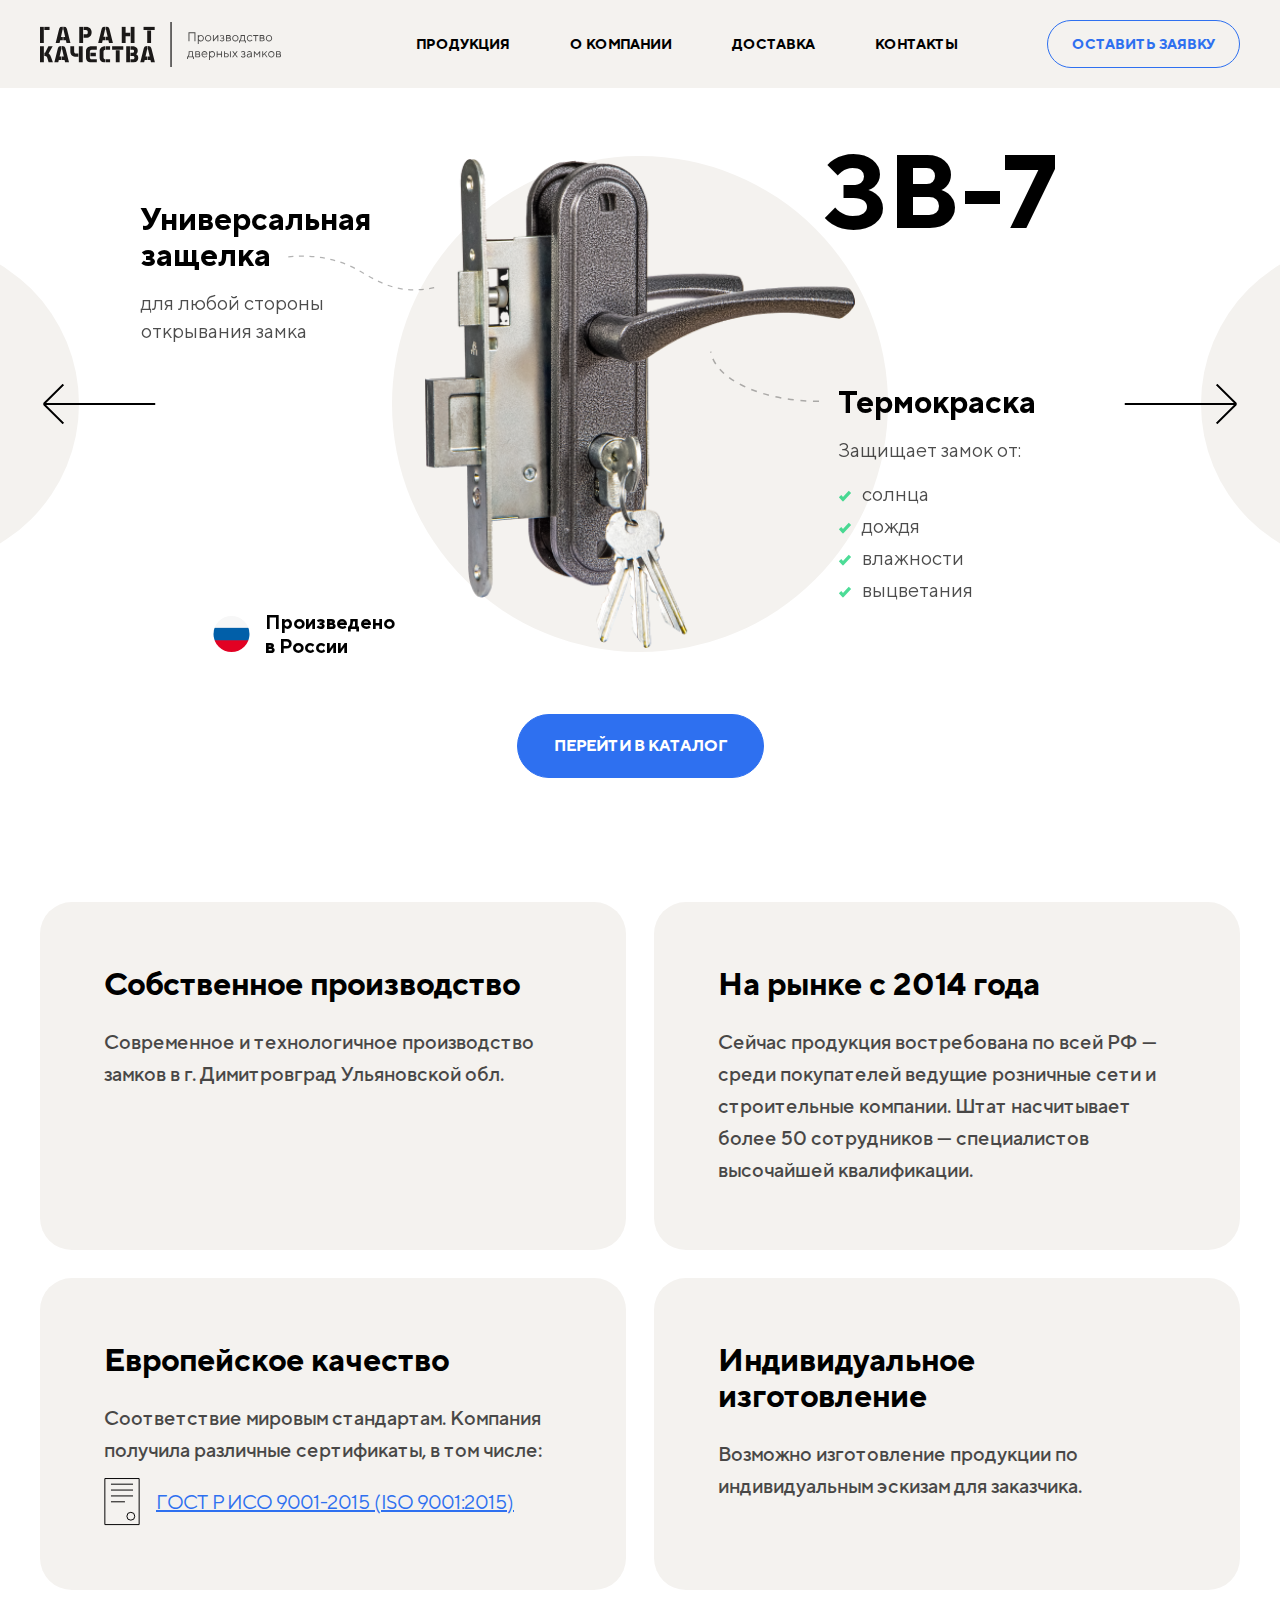
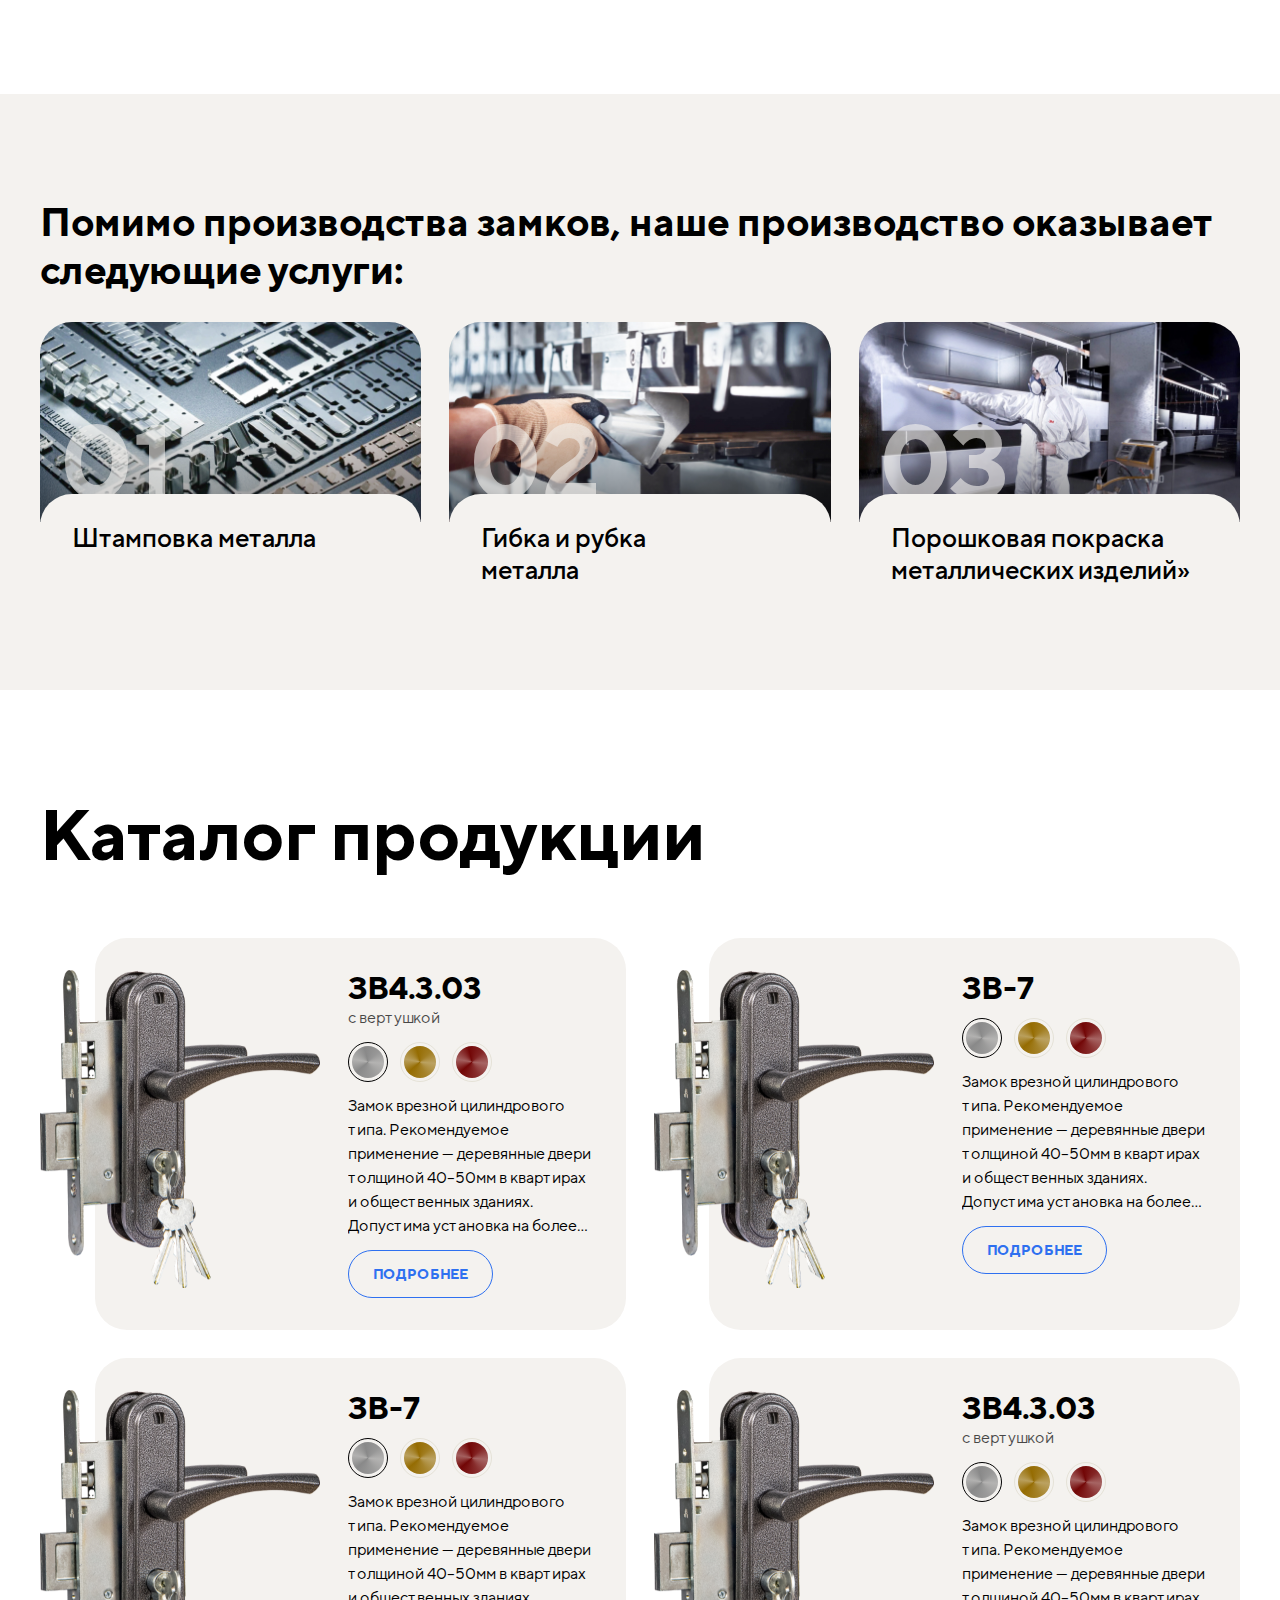
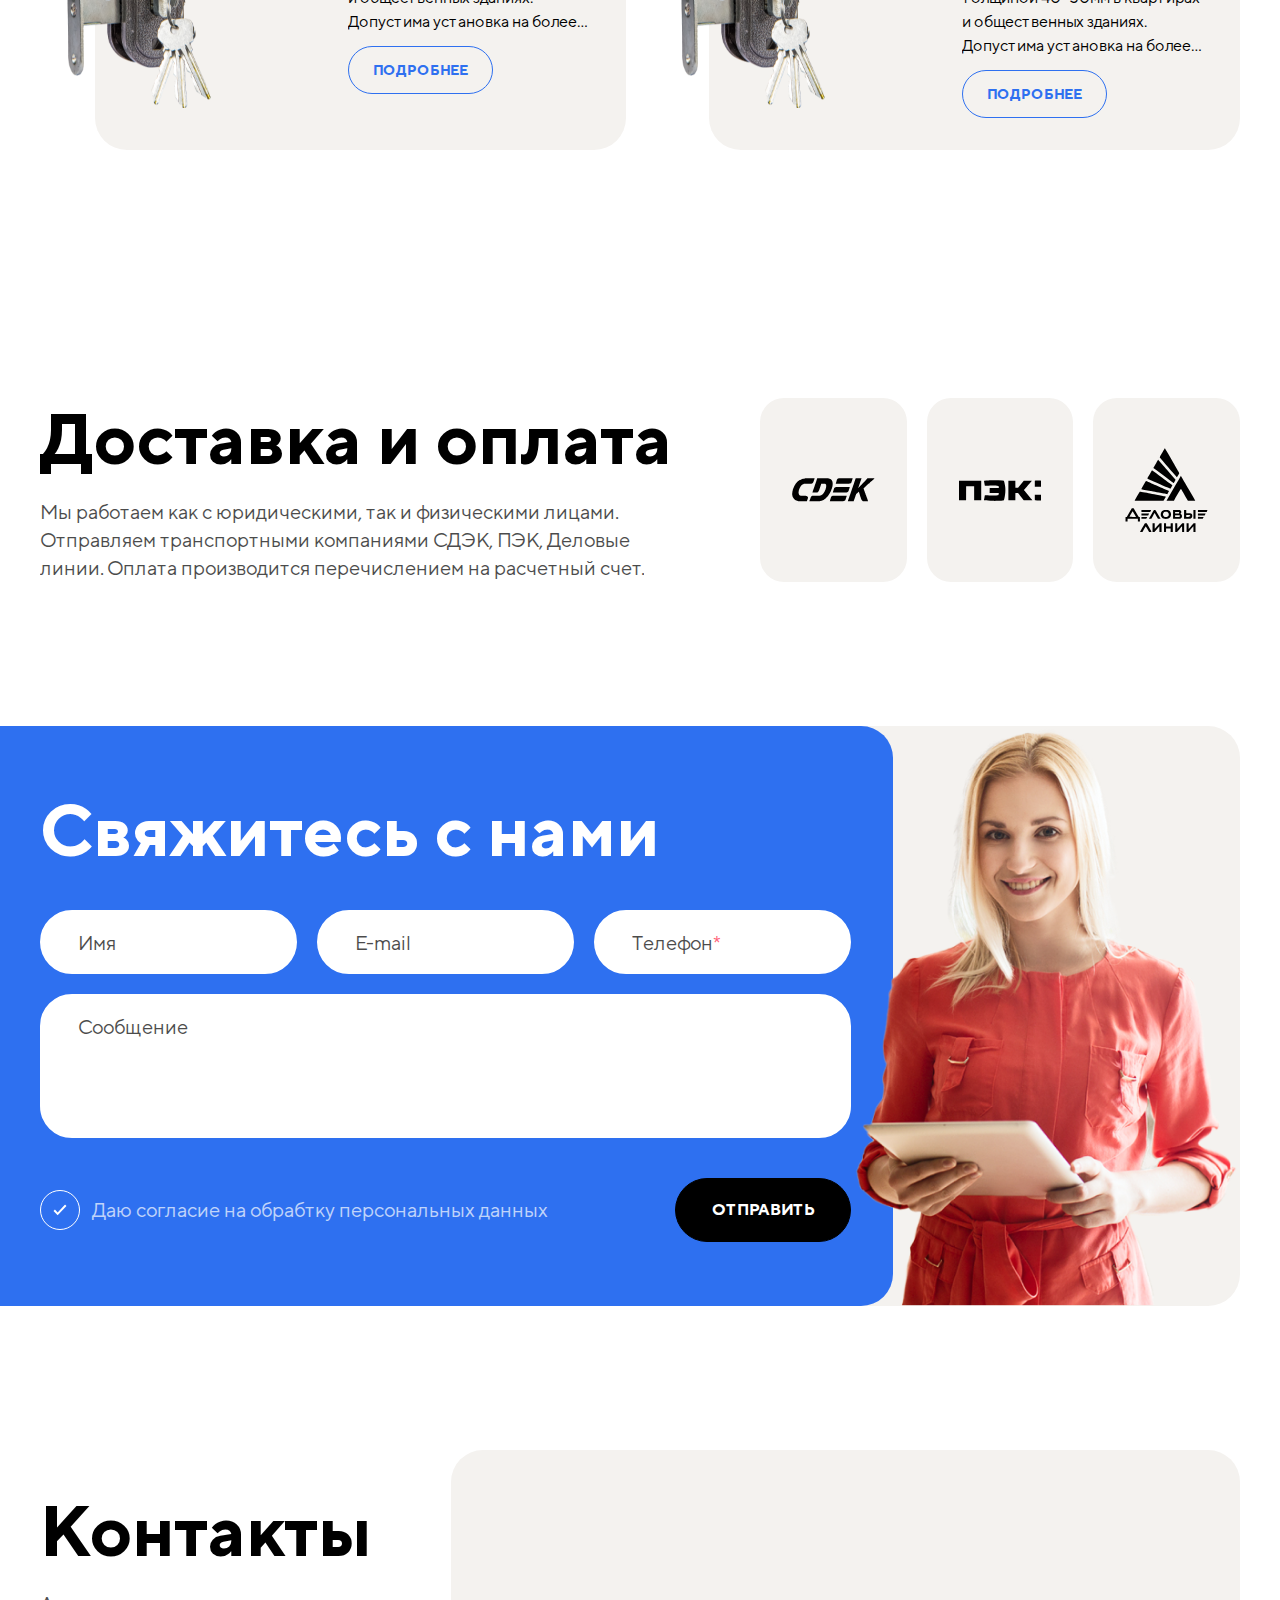
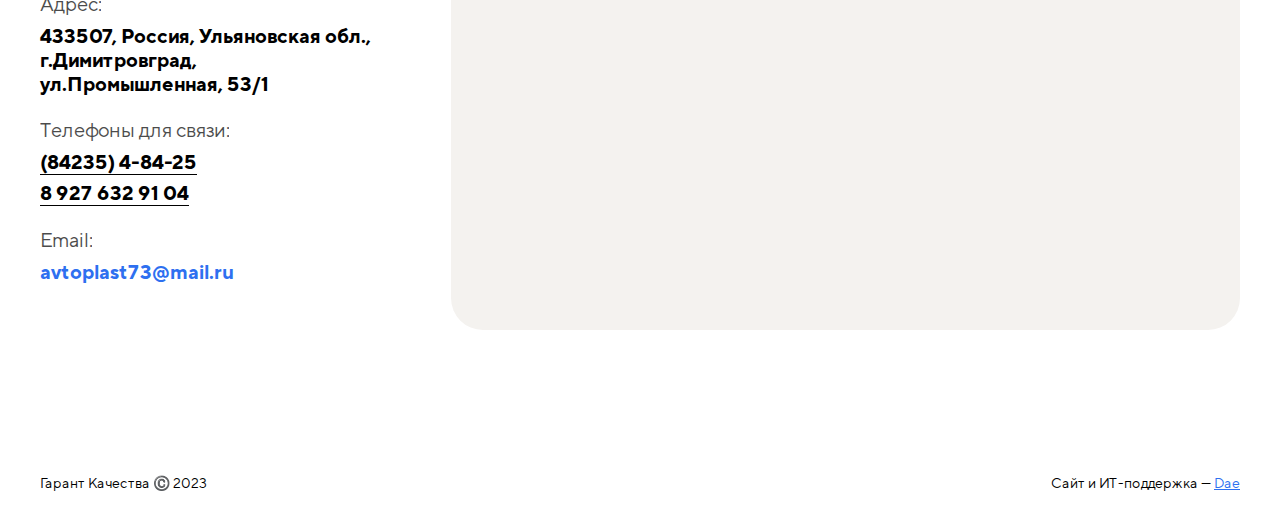
==== commit 80880080: "fix: Improvements" ====
--- a/index.html
+++ b/index.html
@@ -64,7 +64,9 @@
 										<picture class="main__img">
 											<img src="img/catalog-01.png" alt="Image">
 										</picture>
-										<h2 class="main__heading">ЗВ-7</h2>
+										<div class="main__block main__block--top-right">
+											<h2 class="main__heading">ЗВ-7</h2>
+										</div>
 										<div class="main__block main__block--left">
 											<h3 class="main__title">Универсальная защелка</h3>
 											<p class="main__description">для любой стороны открывания замка</p>
@@ -87,7 +89,10 @@
 										<picture class="main__img">
 											<img src="img/catalog-02.png" alt="Image">
 										</picture>
-										<h2 class="main__heading">ЗВ-7</h2>
+										<div class="main__block main__block--top-right">
+											<h2 class="main__heading">ЗВ-7</h2>
+											<span class="main__subtitle">с вертушком</span>
+										</div>
 										<div class="main__block main__block--left">
 											<h3 class="main__title">Универсальная защелка</h3>
 											<p class="main__description">для любой стороны открывания замка</p>
@@ -113,7 +118,9 @@
 										<picture class="main__img">
 											<img src="img/catalog-04.png" alt="Image">
 										</picture>
-										<h2 class="main__heading main__heading--sm">ЗВ4.3.03</h2>
+										<div class="main__block main__block--top-right">
+											<h2 class="main__heading main__heading--sm">ЗВ4.3.03</h2>
+										</div>
 										<div class="main__block main__block--left">
 											<h3 class="main__title">Универсальная защелка</h3>
 											<p class="main__description">для любой стороны открывания замка</p>
@@ -310,17 +317,17 @@
 							<div class="catalog-card__body">
 								<h3 class="catalog-card__title">ЗВ-7</h3>
 								<div class="catalog-card__colors">
-									<label for="color-checkbox-11" class="color-checkbox catalog-card__color">
+									<label for="color-checkbox-11" class="color-checkbox catalog-card__color" data-id="0">
 										<input type="radio" id="color-checkbox-11" class="color-checkbox__input" name="color-checkbox-1" checked>
 										<span class="color-checkbox__icon" style="--color: conic-gradient(from 229deg at 50% 50%, #898989 0deg, rgba(137, 137, 137, 0.62) 51.68213903903961deg, #898989 117.13097333908081deg, rgba(137, 137, 137, 0.87) 175.67078590393066deg, rgba(137, 137, 137, 0.60) 226.29756689071655deg, rgba(137, 137, 137, 0.83) 287.90621280670166deg, #898989 360deg);"></span>
 										<span class="color-checkbox__tooltip">Серебристый</span>
 									</label>
-									<label for="color-checkbox-12" class="color-checkbox catalog-card__color">
+									<label for="color-checkbox-12" class="color-checkbox catalog-card__color" data-id="1">
 										<input type="radio" id="color-checkbox-12" class="color-checkbox__input" name="color-checkbox-1">
 										<span class="color-checkbox__icon" style="--color: conic-gradient(from 229deg at 50% 50%, #956C02 0deg, rgba(149, 108, 2, 0.62) 51.68213903903961deg, #956C02 117.13097333908081deg, rgba(149, 108, 2, 0.87) 175.67078590393066deg, rgba(149, 108, 2, 0.60) 226.29756689071655deg, rgba(149, 108, 2, 0.83) 287.90621280670166deg, #956C02 360deg);"></span>
 										<span class="color-checkbox__tooltip">Серебристый</span>
 									</label>
-									<label for="color-checkbox-13" class="color-checkbox catalog-card__color">
+									<label for="color-checkbox-13" class="color-checkbox catalog-card__color" data-id="2">
 										<input type="radio" id="color-checkbox-13" class="color-checkbox__input" name="color-checkbox-1">
 										<span class="color-checkbox__icon" style="--color: conic-gradient(from 229deg at 50% 50%, #720606 0deg, rgba(114, 6, 6, 0.62) 51.68213903903961deg, #720606 117.13097333908081deg, rgba(114, 6, 6, 0.87) 175.67078590393066deg, rgba(114, 6, 6, 0.60) 226.29756689071655deg, rgba(114, 6, 6, 0.83) 287.90621280670166deg, #720606 360deg);"></span>
 										<span class="color-checkbox__tooltip">Красный</span>
@@ -355,17 +362,17 @@
 							<div class="catalog-card__body">
 								<h3 class="catalog-card__title">ЗВ-7</h3>
 								<div class="catalog-card__colors">
-									<label for="color-checkbox-21" class="color-checkbox catalog-card__color">
+									<label for="color-checkbox-21" class="color-checkbox catalog-card__color" data-id="0">
 										<input type="radio" id="color-checkbox-21" class="color-checkbox__input" name="color-checkbox-2" checked>
 										<span class="color-checkbox__icon" style="--color: conic-gradient(from 229deg at 50% 50%, #898989 0deg, rgba(137, 137, 137, 0.62) 51.68213903903961deg, #898989 117.13097333908081deg, rgba(137, 137, 137, 0.87) 175.67078590393066deg, rgba(137, 137, 137, 0.60) 226.29756689071655deg, rgba(137, 137, 137, 0.83) 287.90621280670166deg, #898989 360deg);"></span>
 										<span class="color-checkbox__tooltip">Серебристый</span>
 									</label>
-									<label for="color-checkbox-22" class="color-checkbox catalog-card__color">
+									<label for="color-checkbox-22" class="color-checkbox catalog-card__color" data-id="1">
 										<input type="radio" id="color-checkbox-22" class="color-checkbox__input" name="color-checkbox-2">
 										<span class="color-checkbox__icon" style="--color: conic-gradient(from 229deg at 50% 50%, #956C02 0deg, rgba(149, 108, 2, 0.62) 51.68213903903961deg, #956C02 117.13097333908081deg, rgba(149, 108, 2, 0.87) 175.67078590393066deg, rgba(149, 108, 2, 0.60) 226.29756689071655deg, rgba(149, 108, 2, 0.83) 287.90621280670166deg, #956C02 360deg);"></span>
 										<span class="color-checkbox__tooltip">Серебристый</span>
 									</label>
-									<label for="color-checkbox-23" class="color-checkbox catalog-card__color">
+									<label for="color-checkbox-23" class="color-checkbox catalog-card__color" data-id="2">
 										<input type="radio" id="color-checkbox-23" class="color-checkbox__input" name="color-checkbox-2">
 										<span class="color-checkbox__icon" style="--color: conic-gradient(from 229deg at 50% 50%, #720606 0deg, rgba(114, 6, 6, 0.62) 51.68213903903961deg, #720606 117.13097333908081deg, rgba(114, 6, 6, 0.87) 175.67078590393066deg, rgba(114, 6, 6, 0.60) 226.29756689071655deg, rgba(114, 6, 6, 0.83) 287.90621280670166deg, #720606 360deg);"></span>
 										<span class="color-checkbox__tooltip">Красный</span>
@@ -648,16 +655,16 @@
 					<div class="catalog-modal__body">
 						<h2 class="catalog-modal__heading">ЗВ-7</h2>
 						<div class="catalog-modal__colors">
-							<label for="color-checkbox-01" class="color-checkbox catalog-modal__color">
-								<input type="radio" id="color-checkbox-01" class="color-checkbox__input" name="color-checkbox-0" checked>
+							<label for="color-checkbox-catalog-01" class="color-checkbox catalog-modal__color">
+								<input type="radio" id="color-checkbox-catalog-01" class="color-checkbox__input" name="color-checkbox-catalog-" checked>
 								<span class="color-checkbox__icon" style="--color: conic-gradient(from 229deg at 50% 50%, #898989 0deg, rgba(137, 137, 137, 0.62) 51.68213903903961deg, #898989 117.13097333908081deg, rgba(137, 137, 137, 0.87) 175.67078590393066deg, rgba(137, 137, 137, 0.60) 226.29756689071655deg, rgba(137, 137, 137, 0.83) 287.90621280670166deg, #898989 360deg);"></span>
 							</label>
-							<label for="color-checkbox-02" class="color-checkbox catalog-modal__color">
-								<input type="radio" id="color-checkbox-02" class="color-checkbox__input" name="color-checkbox-0">
+							<label for="color-checkbox-catalog-02" class="color-checkbox catalog-modal__color">
+								<input type="radio" id="color-checkbox-catalog-02" class="color-checkbox__input" name="color-checkbox-catalog-">
 								<span class="color-checkbox__icon" style="--color: conic-gradient(from 229deg at 50% 50%, #956C02 0deg, rgba(149, 108, 2, 0.62) 51.68213903903961deg, #956C02 117.13097333908081deg, rgba(149, 108, 2, 0.87) 175.67078590393066deg, rgba(149, 108, 2, 0.60) 226.29756689071655deg, rgba(149, 108, 2, 0.83) 287.90621280670166deg, #956C02 360deg);"></span>
 							</label>
-							<label for="color-checkbox-03" class="color-checkbox catalog-modal__color">
-								<input type="radio" id="color-checkbox-03" class="color-checkbox__input" name="color-checkbox-0">
+							<label for="color-checkbox-catalog-03" class="color-checkbox catalog-modal__color">
+								<input type="radio" id="color-checkbox-catalog-03" class="color-checkbox__input" name="color-checkbox-catalog-">
 								<span class="color-checkbox__icon" style="--color: conic-gradient(from 229deg at 50% 50%, #720606 0deg, rgba(114, 6, 6, 0.62) 51.68213903903961deg, #720606 117.13097333908081deg, rgba(114, 6, 6, 0.87) 175.67078590393066deg, rgba(114, 6, 6, 0.60) 226.29756689071655deg, rgba(114, 6, 6, 0.83) 287.90621280670166deg, #720606 360deg);"></span>
 							</label>
 						</div>
@@ -813,6 +820,21 @@
 	<!-- scripts -->
 	<script src="js/vendor.min.js"></script>
 	<script src="js/app.min.js"></script>
+	<script src="https://api-maps.yandex.ru/2.1/?apikey=24f0bac8-e575-4ac9-ab46-46b4f0a0c027&lang=ru_RU" type="text/javascript"></script>
+	<script type="text/javascript">
+		ymaps.ready(function() {
+			var myMap = new ymaps.Map('contacts-map', {
+					center: [54.216478, 49.572559],
+					zoom: 16,
+					controls: [],
+				}),
+
+				myPlacemark = new ymaps.Placemark(myMap.getCenter());
+
+			myMap.geoObjects
+				.add(myPlacemark)
+		});
+	</script>
 </body>
 
 </html>--- a/css/app.min.css
+++ b/css/app.min.css
@@ -1 +1 @@
-html{scroll-padding-top:104px}@media screen and (min-width: 768px)and (max-width: 1599px){html{scroll-padding-top:88px}}@media screen and (max-width: 767px){html{scroll-padding-top:72px}}body{position:relative;overflow-x:hidden;font-family:"TT Norms Pro",sans-serif;font-size:16px;line-height:1.25;color:#000}ul,ol,li{display:block;padding:0;margin:0;list-style:none}h1,h2,h3,h4,h5,h6{margin:0;font-weight:normal;line-height:1.25}p{margin:0}a{display:inline-block;color:#000;text-decoration:none;-webkit-transition:all .25s ease-in-out;transition:all .25s ease-in-out}a:hover{text-decoration:none;color:#000}a:active{color:#000}input[type=number]{-moz-appearance:textfield}input[type=number]::-webkit-outer-spin-button,input[type=number]::-webkit-inner-spin-button{display:none;-webkit-appearance:none;appearance:none;margin:0}picture{display:block}img{max-width:100%}svg{-webkit-transition:all .25s ease-in-out;transition:all .25s ease-in-out}.container{margin:0 auto;padding:0 80px;max-width:1840px;width:100%}@media screen and (min-width: 768px)and (max-width: 1299px){.container{padding:0 40px}}@media screen and (max-width: 767px){.container{padding:0 20px}}.c-list__item{position:relative;z-index:1;padding-left:24px;display:block;font-size:24px;font-weight:normal;line-height:1.3333333;opacity:.7}.c-list__item::before{content:"";position:absolute;top:12px;left:0;z-index:1;display:block;min-width:14px;width:14px;height:14px;background-image:url(../img/sprite.svg#icon-check-green);background-repeat:no-repeat;background-size:contain;background-position:center center}@media screen and (min-width: 768px)and (max-width: 1599px){.c-list__item{font-size:20px;line-height:1.4}.c-list__item::before{top:9px}}@media screen and (max-width: 767px){.c-list__item{font-size:15px}.c-list__item::before{top:5px;padding-left:17px;min-width:12px;width:12px;height:12px}}.c-list__item+.c-list__item{margin-top:4px}.btn{position:relative;z-index:1;display:-webkit-box;display:-ms-flexbox;display:flex;-webkit-box-align:center;-ms-flex-align:center;align-items:center;-webkit-box-pack:center;-ms-flex-pack:center;justify-content:center;overflow:hidden;padding:25px 40px;width:-webkit-fit-content;width:-moz-fit-content;width:fit-content;font-size:16px;font-weight:bold;line-height:1.25;text-transform:uppercase;text-align:center;color:#fff;background:#2e70f0;border:1px solid #2e70f0;border-radius:40px;-webkit-transition:all .25s ease-in-out;transition:all .25s ease-in-out}.btn:focus{outline:none}.btn:hover{color:#fff}.btn:active{color:#fff;background:#0c1f45;border-color:#0c1f45}.btn--sm{padding:17px 32px}.btn--md{padding:21px 36px}.btn--border{color:#2e70f0;background:rgba(0,0,0,0)}.btn--border:hover{color:#2e70f0}.btn--border:active{color:#2e70f0}.btn--black{background:#000;border-color:#000}.btn--black:hover{color:#fff}.btn--black:active{color:#fff}@media screen and (hover: hover){.btn:hover{color:#fff;background:#1c479b;border-color:#1c479b}.btn:active{color:#fff;background:#0c1f45;border-color:#0c1f45}}@media screen and (min-width: 768px)and (max-width: 1599px){.btn{padding:21px 36px}.btn--sm{padding:13px 24px;font-size:14px;line-height:1.42858}.btn--md{padding:17px 36px}}@media screen and (max-width: 767px){.btn{padding:17px 36px}.btn--sm{padding:13px 24px;font-size:14px;line-height:1.42858}.btn--md{padding:17px 36px}}.color-checkbox{position:relative;display:block;cursor:pointer}.color-checkbox:hover .color-checkbox__tooltip{visibility:visible;opacity:1;-webkit-transform:scale(1) translate(-50%, 0);-ms-transform:scale(1) translate(-50%, 0);transform:scale(1) translate(-50%, 0);pointer-events:all}@media screen and (max-width: 767px){.color-checkbox:hover .color-checkbox__tooltip{-webkit-transform:scale(1) translate(0, 0);-ms-transform:scale(1) translate(0, 0);transform:scale(1) translate(0, 0)}}@media screen and (hover: hover){.color-checkbox:hover .color-checkbox__icon{border-color:#2e70f0}}.color-checkbox__input{display:none}.color-checkbox__input:checked~.color-checkbox__icon{border-color:#000}.color-checkbox__icon{position:relative;z-index:1;display:block;overflow:hidden;min-width:40px;width:40px;height:40px;border:1px solid #e5e2d7;border-radius:50%;-webkit-transition:all .25s ease-in-out;transition:all .25s ease-in-out}.color-checkbox__icon::before{content:"";position:absolute;top:50%;left:50%;z-index:1;-webkit-transform:translate(-50%, -50%);-ms-transform:translate(-50%, -50%);transform:translate(-50%, -50%);display:block;width:32px;height:32px;background:var(--color);border-radius:50%;-webkit-transition:background .25s ease-in-out;transition:background .25s ease-in-out}.color-checkbox__tooltip{position:absolute;top:calc(100% + 8px);left:50%;z-index:100;-webkit-transform:scale(0.99) translate(-50%, -0.7em);-ms-transform:scale(0.99) translate(-50%, -0.7em);transform:scale(0.99) translate(-50%, -0.7em);display:block;visibility:hidden;opacity:0;-webkit-transform-origin:top;-ms-transform-origin:top;transform-origin:top;padding:4px 8px;min-width:-webkit-max-content;min-width:-moz-max-content;min-width:max-content;width:-webkit-fit-content;width:-moz-fit-content;width:fit-content;font-size:14px;font-weight:normal;line-height:1.4;color:#fff;background:#000;border-radius:4px;-webkit-transition-timing-function:cubic-bezier(0.16, 1, 0.3, 1);transition-timing-function:cubic-bezier(0.16, 1, 0.3, 1);-webkit-transition-duration:500ms;transition-duration:500ms;-webkit-transition-property:opacity,-webkit-transform;transition-property:opacity,-webkit-transform;transition-property:opacity,transform;transition-property:opacity,transform,-webkit-transform;pointer-events:none;will-change:opacity,transform}.color-checkbox__tooltip::before{content:"";position:absolute;top:1px;left:50%;z-index:1;-webkit-transform:translate(-50%, -100%);-ms-transform:translate(-50%, -100%);transform:translate(-50%, -100%);display:block;width:0;height:0;border-left:8px solid rgba(0,0,0,0);border-right:8px solid rgba(0,0,0,0);border-bottom:6px solid #000}@media screen and (max-width: 767px){.color-checkbox__tooltip{left:0;-webkit-transform:scale(0.99) translate(0, -0.7em);-ms-transform:scale(0.99) translate(0, -0.7em);transform:scale(0.99) translate(0, -0.7em)}.color-checkbox__tooltip::before{left:13px;-webkit-transform:translate(0, -100%);-ms-transform:translate(0, -100%);transform:translate(0, -100%)}}.circle-checkbox{display:-webkit-box;display:-ms-flexbox;display:flex;-webkit-box-align:center;-ms-flex-align:center;align-items:center;overflow:hidden;cursor:pointer}@media screen and (hover: hover){.circle-checkbox:hover .color-checkbox__icon{border-color:#2e70f0}}.circle-checkbox__input{display:none}.circle-checkbox__input:checked~.circle-checkbox__group .circle-checkbox__icon{border-color:#fff}.circle-checkbox__input:checked~.circle-checkbox__group .circle-checkbox__icon::before{opacity:1}.circle-checkbox__group{display:-webkit-box;display:-ms-flexbox;display:flex;-webkit-box-align:start;-ms-flex-align:start;align-items:flex-start;margin:0;cursor:pointer}.circle-checkbox__icon{position:relative;z-index:1;display:block;overflow:hidden;margin-right:12px;min-width:40px;width:40px;height:40px;border:1px solid rgba(255,255,255,.4);border-radius:50%;-webkit-transition:all .25s ease-in-out;transition:all .25s ease-in-out}.circle-checkbox__icon::before{content:"";position:absolute;top:50%;left:50%;z-index:1;-webkit-transform:translate(-50%, -50%);-ms-transform:translate(-50%, -50%);transform:translate(-50%, -50%);display:block;width:14px;height:14px;opacity:0;background-image:url(../img/sprite.svg#icon-check-white);background-repeat:no-repeat;background-size:contain;background-position:center center;-webkit-transition:opacity .25s ease-in-out;transition:opacity .25s ease-in-out}@media screen and (max-width: 767px){.circle-checkbox__icon{min-width:36px;width:36px;height:36px}}.circle-checkbox__title{display:block;margin:auto 0;font-size:20px;font-weight:normal;line-height:1.4;text-align:left;opacity:.7;-webkit-transition:all .25s ease-in-out;transition:all .25s ease-in-out}@media screen and (max-width: 767px){.circle-checkbox__title{font-size:15px;line-height:1.3333333}}.input-field__inner{position:relative;z-index:1}.input-field__label{position:absolute;top:19px;left:38px;z-index:2;-webkit-transform-origin:left top;-ms-transform-origin:left top;transform-origin:left top;display:block;overflow:hidden;margin:0;max-width:calc(100% - 72px);width:100%;font-size:24px;font-weight:normal;line-height:1.3333333;text-overflow:ellipsis;white-space:nowrap;color:#000;opacity:.7;cursor:text;-webkit-transition:all .15s ease;transition:all .15s ease}.input-field__label span{color:#ff1640}@media screen and (min-width: 768px)and (max-width: 1599px){.input-field__label{font-size:20px;line-height:1.4}}@media screen and (max-width: 767px){.input-field__label{top:18px;left:31px;font-size:15px}}.input-field__input,.input-field__textarea{position:relative;z-index:1;-webkit-appearance:none;-moz-appearance:none;appearance:none;display:block;padding:26px 36px 8px;width:100%;font-size:24px;font-weight:normal;line-height:1.3333333;text-align:left;color:#000;background:#fff;border:3px solid #fff;border-radius:40px;-webkit-transition:all .25s ease-in-out;transition:all .25s ease-in-out}.input-field__input::-webkit-input-placeholder, .input-field__textarea::-webkit-input-placeholder{opacity:0}.input-field__input::-moz-placeholder, .input-field__textarea::-moz-placeholder{opacity:0}.input-field__input:-ms-input-placeholder, .input-field__textarea:-ms-input-placeholder{opacity:0}.input-field__input::-ms-input-placeholder, .input-field__textarea::-ms-input-placeholder{opacity:0}.input-field__input::placeholder,.input-field__textarea::placeholder{opacity:0}.input-field__input:focus,.input-field__textarea:focus{outline:none;border-color:#0c1f45}.input-field__input:not(:-moz-placeholder-shown)+label, .input-field__textarea:not(:-moz-placeholder-shown)+label{transform:translate(1px, -9px) scale(0.7)}.input-field__input:not(:-ms-input-placeholder)+label, .input-field__textarea:not(:-ms-input-placeholder)+label{-ms-transform:translate(1px, -9px) scale(0.7);transform:translate(1px, -9px) scale(0.7)}.input-field__input:focus+label,.input-field__input:not(:placeholder-shown)+label,.input-field__textarea:focus+label,.input-field__textarea:not(:placeholder-shown)+label{-webkit-transform:translate(1px, -9px) scale(0.7);-ms-transform:translate(1px, -9px) scale(0.7);transform:translate(1px, -9px) scale(0.7)}@media screen and (hover: hover){.input-field__input:hover,.input-field__textarea:hover{border-color:#1c479b}}@media screen and (min-width: 768px)and (max-width: 1599px){.input-field__input,.input-field__textarea{padding:24px 36px 6px;font-size:20px;line-height:1.4}}@media screen and (max-width: 767px){.input-field__input,.input-field__textarea{padding:22px 28px 8px;font-size:15px}.input-field__input:not(:-moz-placeholder-shown)+label, .input-field__textarea:not(:-moz-placeholder-shown)+label{transform:translate(1px, -7px) scale(0.7)}.input-field__input:not(:-ms-input-placeholder)+label, .input-field__textarea:not(:-ms-input-placeholder)+label{-ms-transform:translate(1px, -7px) scale(0.7);transform:translate(1px, -7px) scale(0.7)}.input-field__input:focus+label,.input-field__input:not(:placeholder-shown)+label,.input-field__textarea:focus+label,.input-field__textarea:not(:placeholder-shown)+label{-webkit-transform:translate(1px, -7px) scale(0.7);-ms-transform:translate(1px, -7px) scale(0.7);transform:translate(1px, -7px) scale(0.7)}}.input-field__textarea{overflow:hidden;resize:none;min-height:144px;border-radius:32px}.header{position:fixed;top:0;right:0;left:0;z-index:100;-webkit-box-flex:0;-ms-flex:0 0 auto;flex:0 0 auto;background:#f4f2ef}.header__wrapper{display:-webkit-box;display:-ms-flexbox;display:flex;-webkit-box-align:center;-ms-flex-align:center;align-items:center;-webkit-box-pack:justify;-ms-flex-pack:justify;justify-content:space-between;padding:24px 0}@media screen and (min-width: 768px)and (max-width: 1599px){.header__wrapper{padding:20px 0}}@media screen and (max-width: 767px){.header__wrapper{padding:14px 0}}.header__logotype{display:block;overflow:hidden;min-width:301px;width:301px;height:56px}.header__logotype img{display:block;max-height:100%;width:100%;height:100%;-o-object-fit:contain;object-fit:contain;-o-object-position:center left;object-position:center left}@media screen and (min-width: 768px)and (max-width: 1599px){.header__logotype{min-width:286px;width:286px;height:45px}}@media screen and (max-width: 767px){.header__logotype{margin-right:16px;min-width:auto;width:257px;height:44px}}@media screen and (max-width: 1199px){.header__nav{display:none}}@media screen and (max-width: 1199px){.header__btn{margin-right:16px;margin-left:auto}}@media screen and (max-width: 767px){.header__btn{display:none}}.nav__list{display:-webkit-box;display:-ms-flexbox;display:flex;-webkit-box-align:center;-ms-flex-align:center;align-items:center;-webkit-box-pack:justify;-ms-flex-pack:justify;justify-content:space-between;width:-webkit-fit-content;width:-moz-fit-content;width:fit-content}@media screen and (max-width: 1199px){.nav__list{-webkit-box-orient:vertical;-webkit-box-direction:normal;-ms-flex-direction:column;flex-direction:column;-webkit-box-align:start;-ms-flex-align:start;align-items:flex-start}}.nav__item+.nav__item{margin-left:120px}@media screen and (min-width: 1200px)and (max-width: 1599px){.nav__item+.nav__item{margin-left:60px}}@media screen and (max-width: 1199px){.nav__item+.nav__item{margin-top:40px;margin-left:0}}.nav__link{display:block;width:-webkit-fit-content;width:-moz-fit-content;width:fit-content;font-size:16px;font-weight:bold;text-transform:uppercase}.nav__link:active{color:#1c479b}@media screen and (hover: hover){.nav__link:hover{color:#2e70f0}.nav__link:active{color:#1c479b}}@media screen and (min-width: 1200px)and (max-width: 1599px){.nav__link{font-size:14px;line-height:1.42858}}@media screen and (max-width: 1199px){.nav__link{font-size:20px;line-height:1.2;text-transform:none}}.hamburger{position:relative;z-index:1;display:block;overflow:hidden;padding:0;min-width:48px;width:48px;height:48px;font-size:0;background:rgba(0,0,0,0);border:1px solid #2e70f0;border-radius:50%;-webkit-transition:all .25s ease-in-out;transition:all .25s ease-in-out}.hamburger:focus{outline:none}@media screen and (min-width: 1200px){.hamburger{display:none}}@media screen and (max-width: 767px){.hamburger{margin-left:auto;min-width:44px;width:44px;height:44px}}.hamburger__inner{position:absolute;left:15px;z-index:1;display:block;width:16px;height:1px;background:#2e70f0;-webkit-transition:all .25s ease-in-out;transition:all .25s ease-in-out}.hamburger__inner:first-child{top:17px}.hamburger__inner:nth-child(2){top:23px}.hamburger__inner:last-child{top:29px}@media screen and (max-width: 767px){.hamburger__inner{left:13px}.hamburger__inner:first-child{top:15px}.hamburger__inner:nth-child(2){top:21px}.hamburger__inner:last-child{top:27px}}.footer{position:relative;z-index:1;-webkit-box-flex:0;-ms-flex:0 0 auto;flex:0 0 auto}.footer__wrapper{display:-webkit-box;display:-ms-flexbox;display:flex;-webkit-box-align:center;-ms-flex-align:center;align-items:center;-webkit-box-pack:justify;-ms-flex-pack:justify;justify-content:space-between;padding:64px 0}@media screen and (min-width: 768px)and (max-width: 1599px){.footer__wrapper{padding:40px 0}}@media screen and (max-width: 767px){.footer__wrapper{-webkit-box-orient:vertical;-webkit-box-direction:normal;-ms-flex-direction:column;flex-direction:column;padding:20px 0;text-align:center}}.footer__copyright{display:block;width:-webkit-fit-content;width:-moz-fit-content;width:fit-content;font-size:16px;font-weight:normal}.footer__copyright a{text-decoration:underline;color:#2e70f0}@media screen and (hover: hover){.footer__copyright a:hover{color:#1c479b}}@media screen and (max-width: 1599px){.footer__copyright{font-size:14px;line-height:1.28572}}.footer__copyright+.footer__copyright{margin-left:20px}@media screen and (max-width: 767px){.footer__copyright+.footer__copyright{margin-top:20px;margin-left:0}}.mobile-menu{position:fixed;top:0;right:0;bottom:0;z-index:800;display:block;overflow-x:hidden;overflow-y:auto;max-height:100dvh;width:100%;background:rgba(0,0,0,.5);opacity:0;visibility:hidden;pointer-events:none;-webkit-transition:all .15s ease;transition:all .15s ease}.mobile-menu.is--active{opacity:1;visibility:visible;pointer-events:all}.mobile-menu.is--active .mobile-menu__wrap{-webkit-transform:translate(0, 0);-ms-transform:translate(0, 0);transform:translate(0, 0)}.mobile-menu__wrap{position:relative;z-index:1;-webkit-transform:translate(104%, 0);-ms-transform:translate(104%, 0);transform:translate(104%, 0);display:-webkit-box;display:-ms-flexbox;display:flex;-webkit-box-orient:vertical;-webkit-box-direction:normal;-ms-flex-direction:column;flex-direction:column;-webkit-box-pack:justify;-ms-flex-pack:justify;justify-content:space-between;margin-left:auto;padding:58px 40px 40px;max-width:461px;min-height:100dvh;width:100%;background:#fff;-webkit-transition:all .25s ease-in-out;transition:all .25s ease-in-out}@media screen and (max-width: 767px){.mobile-menu__wrap{max-width:calc(100% - 20px)}}.mobile-menu__close{position:absolute;top:20px;right:40px;z-index:10;display:-webkit-box;display:-ms-flexbox;display:flex;-webkit-box-align:center;-ms-flex-align:center;align-items:center;-webkit-box-pack:center;-ms-flex-pack:center;justify-content:center;min-width:48px;width:48px;height:48px;background:rgba(0,0,0,0);border:1px solid #2e70f0;border-radius:50%;-webkit-transition:all .25s ease-in-out;transition:all .25s ease-in-out}.mobile-menu__close>svg{min-width:12px;width:12px;height:12px;color:#2e70f0}.mobile-menu__close:focus{outline:none}@media screen and (max-width: 767px){.mobile-menu__close{top:14px;right:20px;min-width:44px;width:44px;height:44px}}.mobile-menu__bottom{margin-top:40px}.mobile-menu__group+.mobile-menu__group{margin-top:20px}.mobile-menu__help{display:block;width:-webkit-fit-content;width:-moz-fit-content;width:fit-content;font-size:24px;font-weight:normal;line-height:1.5;opacity:.7}@media screen and (min-width: 768px)and (max-width: 1599px){.mobile-menu__help{font-size:20px;line-height:1.4}}@media screen and (max-width: 767px){.mobile-menu__help{font-size:15px;line-height:1.3333333}}.mobile-menu__value{display:block;margin:6px 0 0;width:-webkit-fit-content;width:-moz-fit-content;width:fit-content;font-size:24px;font-weight:bold;line-height:1.5}.mobile-menu__value[href]{border-bottom:1px solid #000}@media screen and (hover: hover){.mobile-menu__value[href]:hover{color:#2e70f0;border-color:#2e70f0}}@media screen and (min-width: 768px)and (max-width: 1599px){.mobile-menu__value{font-size:20px;line-height:1.2}}@media screen and (max-width: 767px){.mobile-menu__value{margin:4px 0 0;font-size:15px;line-height:1.3333333}}.mobile-menu__value+.mobile-menu__value{margin-top:6px}.mobile-menu__link{display:block;margin:6px 0 0;width:-webkit-fit-content;width:-moz-fit-content;width:fit-content;font-size:24px;font-weight:bold;line-height:1.5;color:#2e70f0}.mobile-menu__link:hover{color:#2e70f0}@media screen and (hover: hover){.mobile-menu__link:hover{color:#1c479b}}@media screen and (min-width: 768px)and (max-width: 1599px){.mobile-menu__link{font-size:20px;line-height:1.2}}@media screen and (max-width: 767px){.mobile-menu__link{margin:4px 0 0;font-size:15px;line-height:1.3333333}}.mobile-menu__btn{margin-top:20px;width:100%}.catalog-modal{position:fixed;top:0;right:0;bottom:0;left:0;z-index:3000;-webkit-transform:translate3d(0, 0, 0);transform:translate3d(0, 0, 0);overflow-x:hidden;overflow-y:auto;width:100%;height:100%;max-height:100dvh;background:rgba(0,0,0,.5);visibility:hidden;opacity:0;pointer-events:none;-webkit-transition:all .15s ease;transition:all .15s ease}.catalog-modal.is--active{visibility:visible;opacity:1;pointer-events:all}.catalog-modal.is--active .catalog-modal__wrap{-webkit-transform:translate(0, 0);-ms-transform:translate(0, 0);transform:translate(0, 0);opacity:1}.catalog-modal__wrap{position:relative;z-index:2;-webkit-transform:translate(0, 10%);-ms-transform:translate(0, 10%);transform:translate(0, 10%);-webkit-transform-origin:center top;-ms-transform-origin:center top;transform-origin:center top;display:-webkit-box;display:-ms-flexbox;display:flex;-webkit-box-align:center;-ms-flex-align:center;align-items:center;-webkit-box-pack:center;-ms-flex-pack:center;justify-content:center;margin:20px auto;padding:0 20px;min-height:calc(100dvh - 40px);width:100%;opacity:0;-webkit-transition:all .15s ease;transition:all .15s ease}@media screen and (max-width: 767px){.catalog-modal__wrap{padding:0 8px}}.catalog-modal__wrapper{position:relative;z-index:1;overflow:hidden;padding:64px 60px;max-width:1326px;width:100%;background:#fff;border-radius:32px}@media screen and (min-width: 768px)and (max-width: 1199px){.catalog-modal__wrapper{padding:20px 20px 40px}}@media screen and (max-width: 767px){.catalog-modal__wrapper{padding:20px 8px 40px}}.catalog-modal__close{position:absolute;top:16px;right:16px;z-index:20;display:-webkit-box;display:-ms-flexbox;display:flex;-webkit-box-align:center;-ms-flex-align:center;align-items:center;-webkit-box-pack:center;-ms-flex-pack:center;justify-content:center;padding:0;min-width:36px;width:36px;height:36px;font-size:0;background:rgba(0,0,0,0);border:none;border-radius:50%;-webkit-transition:all .25s ease-in-out;transition:all .25s ease-in-out}.catalog-modal__close>svg{min-width:12px;width:12px;height:12px;color:#2e70f0}.catalog-modal__close:focus{outline:none}@media screen and (hover: hover){.catalog-modal__close:hover{background:#e9f0ff}.catalog-modal__close:hover>svg{color:#1c479b}.catalog-modal__close:active{background:#e9f0ff}.catalog-modal__close:active>svg{color:#0c1f45}}@media screen and (max-width: 767px){.catalog-modal__close{top:8px;right:8px}}.catalog-modal__main{display:-webkit-box;display:-ms-flexbox;display:flex;-webkit-box-pack:justify;-ms-flex-pack:justify;justify-content:space-between}@media screen and (max-width: 1199px){.catalog-modal__main{-webkit-box-orient:vertical;-webkit-box-direction:normal;-ms-flex-direction:column;flex-direction:column}}.catalog-modal__slider{max-width:587px;min-width:587px;width:100%}@media screen and (max-width: 1199px){.catalog-modal__slider{max-width:none;min-width:auto}}.catalog-modal__slider .swiper-button-prev,.catalog-modal__slider .swiper-button-next{position:absolute;top:50%;z-index:10;-webkit-transform:translate(0, -50%);-ms-transform:translate(0, -50%);transform:translate(0, -50%);display:-webkit-box;display:-ms-flexbox;display:flex;-webkit-box-align:center;-ms-flex-align:center;align-items:center;-webkit-box-pack:center;-ms-flex-pack:center;justify-content:center;padding:0;min-width:48px;width:48px;height:48px;font-size:0;background:rgba(0,0,0,0);border:1px solid #2e70f0;border-radius:50%;-webkit-transition:all .25s ease-in-out;transition:all .25s ease-in-out}.catalog-modal__slider .swiper-button-prev:focus,.catalog-modal__slider .swiper-button-next:focus{outline:none}.catalog-modal__slider .swiper-button-prev:active,.catalog-modal__slider .swiper-button-next:active{background:#0c1f45;border-color:#0c1f45}.catalog-modal__slider .swiper-button-prev:active>svg,.catalog-modal__slider .swiper-button-next:active>svg{color:#fff}@media screen and (hover: hover){.catalog-modal__slider .swiper-button-prev:hover,.catalog-modal__slider .swiper-button-next:hover{background:#1c479b;border-color:#1c479b}.catalog-modal__slider .swiper-button-prev:hover>svg,.catalog-modal__slider .swiper-button-next:hover>svg{color:#fff}.catalog-modal__slider .swiper-button-prev:active,.catalog-modal__slider .swiper-button-next:active{background:#0c1f45;border-color:#0c1f45}.catalog-modal__slider .swiper-button-prev:active>svg,.catalog-modal__slider .swiper-button-next:active>svg{color:#fff}}@media screen and (max-width: 767px){.catalog-modal__slider .swiper-button-prev,.catalog-modal__slider .swiper-button-next{min-width:36px;width:36px;height:36px}}.catalog-modal__slider .swiper-button-prev{left:0}.catalog-modal__slider .swiper-button-next{right:0}.catalog-modal__slider .swiper-button-icon{min-width:20px;width:20px;height:20px;color:#2e70f0}@media screen and (max-width: 767px){.catalog-modal__slider .swiper-button-icon{min-width:15px;width:15px;height:15px}}.catalog-modal__slider .swiper-pagination{display:-webkit-box;display:-ms-flexbox;display:flex;-webkit-box-align:center;-ms-flex-align:center;align-items:center;-webkit-box-pack:center;-ms-flex-pack:center;justify-content:center;margin:20px auto 0;width:-webkit-fit-content;width:-moz-fit-content;width:fit-content}.catalog-modal__slider .swiper-pagination-bullet{position:relative;z-index:1;display:block;min-width:16px;width:16px;height:16px;border:1px solid rgba(0,0,0,.3);border-radius:50%;-webkit-transition:all .25s ease-in-out;transition:all .25s ease-in-out}.catalog-modal__slider .swiper-pagination-bullet::before{content:"";position:absolute;top:50%;left:50%;z-index:1;-webkit-transform:translate(-50%, -50%);-ms-transform:translate(-50%, -50%);transform:translate(-50%, -50%);display:block;width:6px;height:6px;border-radius:50%;-webkit-transition:all .25s ease-in-out;transition:all .25s ease-in-out}@media screen and (hover: hover){.catalog-modal__slider .swiper-pagination-bullet:hover{border-color:#2e70f0}}.catalog-modal__slider .swiper-pagination-bullet+.swiper-pagination-bullet{margin-left:20px}.catalog-modal__slider .swiper-pagination-bullet-active{border-color:#2e70f0}.catalog-modal__slider .swiper-pagination-bullet-active::before{background:#2e70f0}.catalog-modal__slide{display:block;overflow:hidden;padding:0 54px;width:100%;height:574px}.catalog-modal__slide img{display:block;width:100%;height:100%;-o-object-fit:contain;object-fit:contain}@media screen and (min-width: 768px)and (max-width: 1199px){.catalog-modal__slide{margin:0 auto;max-width:570px;min-width:570px;height:476px}}@media screen and (max-width: 767px){.catalog-modal__slide{margin:0 auto;-webkit-perspective:0 44px;perspective:0 44px;max-width:264px;min-width:264px;height:220px}}.catalog-modal__body{margin-left:30px;max-width:calc(100% - 587px - 30px);width:100%}@media screen and (max-width: 1199px){.catalog-modal__body{margin-left:0;max-width:none}}@media screen and (min-width: 768px)and (max-width: 1199px){.catalog-modal__body{margin-top:40px}}@media screen and (max-width: 767px){.catalog-modal__body{margin-top:36px;padding-right:12px;padding-left:12px}}.catalog-modal__heading{font-size:72px;font-weight:800;line-height:1.111111111}@media screen and (max-width: 767px){.catalog-modal__heading{font-size:48px;line-height:1.08333}}.catalog-modal__colors{display:-webkit-box;display:-ms-flexbox;display:flex;-ms-flex-wrap:wrap;flex-wrap:wrap;margin-top:7px;margin-right:-12px;margin-bottom:-12px}.catalog-modal__color{margin-right:12px;margin-bottom:12px}.catalog-modal__details{margin-top:20px}.catalog-modal__details-item{display:-webkit-box;display:-ms-flexbox;display:flex;-webkit-box-align:start;-ms-flex-align:start;align-items:flex-start;-webkit-box-pack:justify;-ms-flex-pack:justify;justify-content:space-between}@media screen and (max-width: 767px){.catalog-modal__details-item{-webkit-box-orient:vertical;-webkit-box-direction:normal;-ms-flex-direction:column;flex-direction:column;-webkit-box-align:start;-ms-flex-align:start;align-items:flex-start}}.catalog-modal__details-item+.catalog-modal__details-item{margin-top:8px}.catalog-modal__details-subtitle{display:block;width:-webkit-fit-content;width:-moz-fit-content;width:fit-content;font-size:16px;font-weight:normal;line-height:1.5;opacity:.7}@media screen and (max-width: 767px){.catalog-modal__details-subtitle{font-size:15px;line-height:1.3333333}}.catalog-modal__details-delimiter{-webkit-box-flex:1;-ms-flex:1 1 auto;flex:1 1 auto;display:block;margin:0 8px;height:17px;border-bottom:1px dashed rgba(0,0,0,.3)}@media screen and (max-width: 767px){.catalog-modal__details-delimiter{display:none}}.catalog-modal__details-value{display:block;max-width:289.5px;min-width:289.5px;width:100%;font-size:16px;font-weight:normal;line-height:1.5}@media screen and (max-width: 767px){.catalog-modal__details-value{max-width:none;min-width:auto;font-size:15px;line-height:1.3333333}}.catalog-modal__btn{margin-top:42px}@media screen and (max-width: 767px){.catalog-modal__btn{margin-top:20px;width:100%}}.catalog-modal__bottom{margin-top:64px}@media screen and (max-width: 767px){.catalog-modal__bottom{padding-right:12px;padding-left:12px}}.catalog-modal__title{font-size:32px;font-weight:bold;line-height:1.125}@media screen and (max-width: 767px){.catalog-modal__title{font-size:24px;line-height:1.3333333}}.catalog-modal__description{margin-top:20px;font-size:20px;font-weight:normal;line-height:1.6}@media screen and (max-width: 767px){.catalog-modal__description{margin-top:12px;font-size:15px;line-height:1.3333333}}.modal{position:fixed;top:0;right:0;bottom:0;left:0;z-index:3000;overflow-x:hidden;overflow-y:auto;width:100%;height:100%;max-height:100dvh;color:#fff;visibility:hidden;opacity:0;pointer-events:none;-webkit-transition:all .25s ease;transition:all .25s ease}.modal.is--active{background:rgba(0,0,0,.5);visibility:visible;opacity:1;pointer-events:all}.modal.is--active .modal__wrap{opacity:1}.modal__wrap{position:relative;z-index:2;display:-webkit-box;display:-ms-flexbox;display:flex;-webkit-box-align:center;-ms-flex-align:center;align-items:center;-webkit-box-pack:center;-ms-flex-pack:center;justify-content:center;margin:20px auto;padding:0 20px;min-height:calc(100dvh - 40px);width:100%;opacity:0;-webkit-transition:all .25s ease;transition:all .25s ease;will-change:opacity}@media screen and (max-width: 767px){.modal__wrap{padding:0 8px}}.modal__wrapper{position:relative;z-index:1;overflow:hidden;max-width:965px;width:100%;background:#2e70f0;border-radius:32px}.modal__close{position:absolute;top:16px;right:16px;z-index:10;display:-webkit-box;display:-ms-flexbox;display:flex;-webkit-box-align:center;-ms-flex-align:center;align-items:center;-webkit-box-pack:center;-ms-flex-pack:center;justify-content:center;padding:0;min-width:36px;width:36px;height:36px;font-size:0;background:rgba(0,0,0,0);border:none;border-radius:50%;-webkit-transition:all .25s ease-in-out;transition:all .25s ease-in-out}.modal__close>svg{min-width:12px;width:12px;height:12px;color:#fff}.modal__close:focus{outline:none}@media screen and (hover: hover){.modal__close:hover{background:#e9f0ff}.modal__close:hover>svg{color:#1c479b}.modal__close:active{background:#e9f0ff}.modal__close:active>svg{color:#0c1f45}}@media screen and (min-width: 768px){.modal__close--blue>svg{color:#2e70f0}}.modal__content{padding:48px 64px}@media screen and (min-width: 768px)and (max-width: 1199px){.modal__content{padding:40px}}@media screen and (max-width: 767px){.modal__content{padding:20px}}.modal__message{position:relative;z-index:1;display:-webkit-box;display:-ms-flexbox;display:flex;-webkit-box-orient:vertical;-webkit-box-direction:normal;-ms-flex-direction:column;flex-direction:column;-webkit-box-pack:center;-ms-flex-pack:center;justify-content:center;padding:48px 64px;min-height:668px;text-align:center}.modal__message::before{content:"";position:absolute;top:0;left:0;bottom:0;z-index:-1;display:block;width:calc(100% - 354px);height:100%;background:#2e70f0;border-radius:32px}.modal__message::after{content:"";position:absolute;top:0;right:0;bottom:0;z-index:-2;display:block;width:446px;height:100%;background:#f4f2ef;border-radius:0 32px 32px 0}@media screen and (min-width: 768px)and (max-width: 1199px){.modal__message{padding:40px}}@media screen and (min-width: 768px)and (max-width: 1023px){.modal__message::before{width:calc(100% - 237.5px)}}@media screen and (max-width: 767px){.modal__message{padding:20px;min-height:auto}.modal__message::before,.modal__message::after{display:none}}.modal__message-inner{max-width:467px}@media screen and (min-width: 768px)and (max-width: 1023px){.modal__message-inner{max-width:411px}}.modal__heading{font-size:72px;font-weight:bold;line-height:1.111111111}@media screen and (max-width: 767px){.modal__heading{font-size:48px;line-height:1.083334}}.modal__heading+.modal__description{margin-top:16px}.modal__title{font-size:32px;font-weight:bold;line-height:1.125}@media screen and (max-width: 767px){.modal__title{font-size:24px;line-height:1.3333333}}.modal__description{margin-top:8px;font-size:20px;font-weight:normal;line-height:1.4;opacity:.7}@media screen and (max-width: 767px){.modal__description{font-size:15px;line-height:1.3333334}}.modal__btn{margin:16px auto 0}.modal__img{position:absolute;right:0;bottom:0;z-index:1;display:block;overflow:hidden;width:436px;height:649px}.modal__img img{display:block;width:100%;height:100%;-o-object-fit:contain;object-fit:contain;-o-object-position:center bottom;object-position:center bottom}@media screen and (min-width: 768px)and (max-width: 1023px){.modal__img{width:319px;height:475px}}@media screen and (max-width: 767px){.modal__img{display:none}}.modal__form{margin-top:40px}@media screen and (max-width: 767px){.modal__form{margin-top:20px}}.modal-form__inner{display:-webkit-box;display:-ms-flexbox;display:flex;-webkit-box-align:center;-ms-flex-align:center;align-items:center;-webkit-box-pack:justify;-ms-flex-pack:justify;justify-content:space-between;width:100%}@media screen and (max-width: 767px){.modal-form__inner{-webkit-box-orient:vertical;-webkit-box-direction:normal;-ms-flex-direction:column;flex-direction:column;-webkit-box-align:start;-ms-flex-align:start;align-items:flex-start}}.modal-form__inner+.modal-form__inner{margin-top:20px}@media screen and (max-width: 1199px){.modal-form__inner+.modal-form__inner{margin-top:12px}}.modal-form__input{-webkit-box-flex:1;-ms-flex:1 1 auto;flex:1 1 auto;width:calc(33.333333333% - 13.3333333333px)}@media screen and (min-width: 768px)and (max-width: 1199px){.modal-form__input{width:calc(33.333333333% - 8px)}}@media screen and (max-width: 767px){.modal-form__input{width:100%}}.modal-form__input+.modal-form__input{margin-left:20px}@media screen and (min-width: 768px)and (max-width: 1199px){.modal-form__input+.modal-form__input{margin-left:12px}}@media screen and (max-width: 767px){.modal-form__input+.modal-form__input{margin-top:12px;margin-left:0}}.modal-form__controls{display:-webkit-box;display:-ms-flexbox;display:flex;-webkit-box-align:center;-ms-flex-align:center;align-items:center;-webkit-box-pack:justify;-ms-flex-pack:justify;justify-content:space-between;margin-top:40px}@media screen and (max-width: 767px){.modal-form__controls{-webkit-box-orient:vertical;-webkit-box-direction:normal;-ms-flex-direction:column;flex-direction:column;-webkit-box-align:start;-ms-flex-align:start;align-items:flex-start;margin-top:20px}}.modal-form__checkbox+.modal-form__btn{margin-left:16px}@media screen and (max-width: 767px){.modal-form__checkbox+.modal-form__btn{margin-top:20px;margin-left:0}}.modal-form__btn{margin-left:auto}@media screen and (max-width: 767px){.modal-form__btn{width:100%}}.scroll-disabled{overflow:hidden}.wrapper{display:-webkit-box;display:-ms-flexbox;display:flex;-webkit-box-orient:vertical;-webkit-box-direction:normal;-ms-flex-direction:column;flex-direction:column;padding-top:104px;min-height:100vh}@media screen and (min-width: 768px)and (max-width: 1599px){.wrapper{padding-top:88px}}@media screen and (max-width: 767px){.wrapper{padding-top:72px}}.wrapper__content{-webkit-box-flex:1;-ms-flex:1 1 100%;flex:1 1 100%}.section-indent{margin-top:120px}@media screen and (min-width: 1200px)and (max-width: 1599px){.section-indent{margin-top:104px}}@media screen and (min-width: 768px)and (max-width: 1199px){.section-indent{margin-top:80px}}@media screen and (max-width: 767px){.section-indent{margin-top:80px}}.main{padding:104px 0 40px;overflow:hidden}@media screen and (min-width: 1200px)and (max-width: 1599px){.main{padding:40px 0 20px}}@media screen and (min-width: 768px)and (max-width: 1199px){.main{padding:60px 0 40px}}@media screen and (max-width: 767px){.main{padding:32px 0 36px}}.main__slider{position:relative;z-index:1}.main__slider::before{content:"";position:absolute;top:50%;left:calc(50% - 50vw);z-index:-1;-webkit-transform:translate(-50%, -50%);-ms-transform:translate(-50%, -50%);transform:translate(-50%, -50%);display:block;width:325px;height:325px;background:#f4f2ef;border-radius:50%}.main__slider::after{content:"";position:absolute;top:50%;right:calc(50% - 50vw);z-index:-1;-webkit-transform:translate(50%, -50%);-ms-transform:translate(50%, -50%);transform:translate(50%, -50%);display:block;width:325px;height:325px;background:#f4f2ef;border-radius:50%}@media screen and (min-width: 768px)and (max-width: 1299px){.main__slider::before{left:-286px;-webkit-transform:translate(0, -50%);-ms-transform:translate(0, -50%);transform:translate(0, -50%)}.main__slider::after{right:-286px;-webkit-transform:translate(0, -50%);-ms-transform:translate(0, -50%);transform:translate(0, -50%)}}@media screen and (max-width: 767px){.main__slider::before{top:auto;bottom:-112px;left:-94px;-webkit-transform:translate(0, 0);-ms-transform:translate(0, 0);transform:translate(0, 0);width:129px;height:129px}.main__slider::after{top:auto;right:-94px;bottom:-112px;-webkit-transform:translate(0, 0);-ms-transform:translate(0, 0);transform:translate(0, 0);width:129px;height:129px}}@media screen and (min-width: 768px)and (max-width: 1299px){.main__slider .swiper{margin:0 -40px}}@media screen and (max-width: 767px){.main__slider .swiper{margin:0 -20px}}.main__slider .swiper-slide-active .main__img{-webkit-transform:scale(1);-ms-transform:scale(1);transform:scale(1);-webkit-transition:all .25s ease-in-out .25s;transition:all .25s ease-in-out .25s}.main__slider .swiper-slide-active .main__img::before{-webkit-transform:translate(-50%, -50%) scale(1);-ms-transform:translate(-50%, -50%) scale(1);transform:translate(-50%, -50%) scale(1);-webkit-transition:all .25s ease-in-out .25s;transition:all .25s ease-in-out .25s}.main__slider .swiper-slide-active .main__heading{-webkit-transform:translate(-50%, 0);-ms-transform:translate(-50%, 0);transform:translate(-50%, 0);opacity:1;-webkit-transition:all .25s ease-in-out .25s,opacity .25s ease-in-out .15s;transition:all .25s ease-in-out .25s,opacity .25s ease-in-out .15s}.main__slider .swiper-slide-active .main__block{-webkit-transition:all .45s ease-in-out .25s;transition:all .45s ease-in-out .25s}.main__slider .swiper-slide-active .main__block--left{-webkit-transform:translate(-50%, 0);-ms-transform:translate(-50%, 0);transform:translate(-50%, 0);opacity:1}.main__slider .swiper-slide-active .main__block--right{-webkit-transform:translate(-50%, 0);-ms-transform:translate(-50%, 0);transform:translate(-50%, 0);opacity:1}@media screen and (max-width: 1199px){.main__slider .swiper-slide-active .main__block--left{-webkit-transform:translate(0, 0);-ms-transform:translate(0, 0);transform:translate(0, 0)}.main__slider .swiper-slide-active .main__block--bottom-left{-webkit-transform:translate(0, 0);-ms-transform:translate(0, 0);transform:translate(0, 0);opacity:1}}.main__slider .swiper-slide-active .main__made{-webkit-transform:translate(-50%, 0);-ms-transform:translate(-50%, 0);transform:translate(-50%, 0);opacity:1;-webkit-transition:all .25s ease-in-out .25s;transition:all .25s ease-in-out .25s}.main__slider .swiper-button-prev,.main__slider .swiper-button-next{position:absolute;top:50%;z-index:20;-webkit-transform:translate(0, -50%);-ms-transform:translate(0, -50%);transform:translate(0, -50%);display:-webkit-box;display:-ms-flexbox;display:flex;-webkit-box-align:center;-ms-flex-align:center;align-items:center;-webkit-box-pack:center;-ms-flex-pack:center;justify-content:center;padding:0;min-width:117px;width:117px;height:117px;font-size:0;background:rgba(0,0,0,0);border:none;border-radius:0;-webkit-transition:all .25s ease-in-out;transition:all .25s ease-in-out}.main__slider .swiper-button-prev:focus,.main__slider .swiper-button-next:focus{outline:none}.main__slider .swiper-button-prev:active>svg,.main__slider .swiper-button-next:active>svg{color:#1c479b}@media screen and (hover: hover){.main__slider .swiper-button-prev:hover>svg,.main__slider .swiper-button-next:hover>svg{color:#2e70f0}.main__slider .swiper-button-prev:active>svg,.main__slider .swiper-button-next:active>svg{color:#1c479b}}@media screen and (min-width: 768px)and (max-width: 1199px){.main__slider .swiper-button-prev,.main__slider .swiper-button-next{min-width:60px;width:60px;height:60px}}@media screen and (max-width: 767px){.main__slider .swiper-button-prev,.main__slider .swiper-button-next{top:auto;bottom:-72px;-webkit-transform:none;-ms-transform:none;transform:none;min-width:48px;width:48px;height:48px}}.main__slider .swiper-button-prev{left:0}@media screen and (max-width: 359px){.main__slider .swiper-button-prev{left:-10px}}.main__slider .swiper-button-next{right:0}@media screen and (max-width: 359px){.main__slider .swiper-button-next{right:-10px}}.main__slider .swiper-button-icon{min-width:117px;width:117px;height:41px;color:#000}@media screen and (min-width: 768px)and (max-width: 1199px){.main__slider .swiper-button-icon{min-width:60px;width:60px;height:21px}}@media screen and (min-width: 768px){.main__slider .swiper-button-icon--mobile{display:none}}@media screen and (max-width: 767px){.main__slider .swiper-button-icon{min-width:48px;width:48px;height:17px}.main__slider .swiper-button-icon--desktop{display:none}}.main__slide{position:relative;z-index:1}@media screen and (min-width: 1200px)and (max-width: 1599px){.main__slide{padding-top:31px}}@media screen and (min-width: 768px)and (max-width: 1299px){.main__slide{padding-right:40px;padding-left:40px}}@media screen and (min-width: 768px)and (max-width: 1199px){.main__slide{padding-top:135px;padding-bottom:133px}}@media screen and (max-width: 767px){.main__slide{padding:99px 20px 104px}}.main__img{position:relative;z-index:1;display:block;-webkit-transform:scale(0.75);-ms-transform:scale(0.75);transform:scale(0.75);-webkit-transform-origin:center center;-ms-transform-origin:center center;transform-origin:center center;margin:0 auto;min-width:615px;width:615px;height:698px;-webkit-transition:all .25s ease-in-out;transition:all .25s ease-in-out}.main__img::before{content:"";position:absolute;top:50%;left:50%;z-index:-1;-webkit-transform:translate(-50%, -50%) scale(0.5);-ms-transform:translate(-50%, -50%) scale(0.5);transform:translate(-50%, -50%) scale(0.5);-webkit-transform-origin:center center;-ms-transform-origin:center center;transform-origin:center center;display:block;width:688px;height:688px;background:#f4f2ef;border-radius:50%;-webkit-transition:all .25s ease-in-out;transition:all .25s ease-in-out}.main__img img{display:block;width:100%;height:100%;-o-object-fit:contain;object-fit:contain}@media screen and (min-width: 1200px)and (max-width: 1599px){.main__img{min-width:431px;width:431px;height:490px}.main__img::before{width:496px;height:496px}}@media screen and (min-width: 768px)and (max-width: 1199px){.main__img{min-width:428px;width:428px;height:490px}.main__img::before{width:496px;height:496px}}@media screen and (max-width: 767px){.main__img{min-width:276px;width:276px;height:316px}.main__img::before{width:320px;height:320px}}.main__heading{position:absolute;top:27px;left:calc(50% + 500px);z-index:10;-webkit-transform:translate(-70%, 0);-ms-transform:translate(-70%, 0);transform:translate(-70%, 0);font-size:124px;font-weight:bold;line-height:1;opacity:0;-webkit-transition:all .25s ease-in-out;transition:all .25s ease-in-out}.main__heading--lg{font-size:114px}.main__heading--md{font-size:114px}.main__heading--sm{font-size:114px}.main__heading--xs{font-size:84px}@media screen and (min-width: 1200px)and (max-width: 1599px){.main__heading{top:0;left:calc(50% + 300px);max-width:500px;font-size:104px;line-height:1.19231}.main__heading--lg{font-size:94px}.main__heading--md{font-size:84px}.main__heading--sm{font-size:74px}.main__heading--xs{font-size:54px}}@media screen and (min-width: 768px)and (max-width: 1199px){.main__heading{top:45px;left:calc(50% + 200px);max-width:300px;font-size:104px}.main__heading--lg{font-size:84px}.main__heading--md{font-size:74px}.main__heading--sm{font-size:64px}.main__heading--xs{font-size:44px}}@media screen and (max-width: 767px){.main__heading{top:64px;left:calc(50% + 90px);max-width:150px;font-size:64px}.main__heading--lg{font-size:54px}.main__heading--md{font-size:44px}.main__heading--sm{font-size:34px}.main__heading--xs{font-size:24px}}.main__block{position:absolute;z-index:10;max-width:274px;width:-webkit-fit-content;width:-moz-fit-content;width:fit-content;-webkit-transition:all .25s ease-in-out;transition:all .25s ease-in-out}.main__block--left{top:89px;left:calc(50% - 560px);-webkit-transform:translate(-75%, -15%);-ms-transform:translate(-75%, -15%);transform:translate(-75%, -15%);opacity:0}.main__block--left::before{content:"";position:absolute;top:59px;right:-136px;z-index:-1;display:block;width:236px;height:55px;background-image:url(../img/main-line.svg);background-repeat:no-repeat;background-size:contain;background-position:center center}.main__block--right{top:300px;left:calc(50% + 383px);-webkit-transform:translate(-25%, 5%);-ms-transform:translate(-25%, 5%);transform:translate(-25%, 5%);opacity:0}.main__block--right::before{content:"";position:absolute;top:-43px;left:-22px;z-index:-1;-webkit-transform:translate(-100%, 0);-ms-transform:translate(-100%, 0);transform:translate(-100%, 0);display:block;width:146px;height:67px;background-image:url(../img/main-short-line.svg);background-repeat:no-repeat;background-size:contain;background-position:center center}@media screen and (min-width: 1200px)and (max-width: 1599px){.main__block--left{top:73px;left:calc(50% - 362px)}.main__block--left::before{top:54px;right:-22px;width:151px;height:36px}.main__block--right{top:256px;left:calc(50% + 297px)}.main__block--right::before{top:-33px;left:-18px;width:112px;height:51px}}@media screen and (min-width: 1200px){.main__block--bottom-left{display:none}}@media screen and (min-width: 768px)and (max-width: 1199px){.main__block--left{top:0;left:calc(50% - 342px);-webkit-transform:translate(-10%, 0);-ms-transform:translate(-10%, 0);transform:translate(-10%, 0)}.main__block--left::before{top:calc(100% + 7px);right:auto;left:65px;width:85px;height:146.5px;background-image:url(../img/main-line-md.svg)}.main__block--right{top:482px;left:calc(50% + 230px);max-width:215px}.main__block--right::before{top:-54px;left:-6.5px;width:90.5px;height:74px;background-image:url(../img/main-short-line-md.svg)}.main__block--bottom-left{top:581px;left:calc(50% - 345px);-webkit-transform:translate(15%, 5%);-ms-transform:translate(15%, 5%);transform:translate(15%, 5%);opacity:0}.main__block--bottom-left::before{content:"";position:absolute;top:-60px;right:40px;z-index:-1;display:block;width:34.5px;height:83px;background-image:url(../img/main-line-vr.svg);background-repeat:no-repeat;background-size:contain;background-position:center center}}@media screen and (max-width: 767px){.main__block{max-width:158px}.main__block--left{top:0;left:calc(50% - 170px);-webkit-transform:translate(-10%, 0);-ms-transform:translate(-10%, 0);transform:translate(-10%, 0)}.main__block--left::before{top:calc(100% + 3px);right:auto;left:0;width:32px;height:101px;background-image:url(../img/main-line-sm.svg)}.main__block--right{top:322px;left:calc(50% + 98px);min-width:137px}.main__block--right::before{top:-30px;left:0;width:16px;height:35px;background-image:url(../img/main-short-line-sm.svg)}.main__block--bottom-left{top:399px;left:calc(50% - 160px);-webkit-transform:translate(15%, 5%);-ms-transform:translate(15%, 5%);transform:translate(15%, 5%);opacity:0}.main__block--bottom-left::before{content:"";position:absolute;top:-53px;left:70px;z-index:-1;display:block;width:16.5px;height:53.5px;background-image:url(../img/main-line-vr-sm.svg);background-repeat:no-repeat;background-size:contain;background-position:center center}}@media screen and (max-width: 374px){.main__block--left{left:20px}.main__block--bottom-left{left:20px}}.main__title{font-size:36px;font-weight:bold;line-height:1.111111111}@media screen and (min-width: 768px)and (max-width: 1599px){.main__title{font-size:32px;line-height:1.125}}@media screen and (max-width: 767px){.main__title{font-size:20px;line-height:1.2}}.main__description{margin-top:16px;font-size:24px;font-weight:normal;line-height:1.3333333;opacity:.7}@media screen and (min-width: 768px)and (max-width: 1599px){.main__description{font-size:20px;line-height:1.4}}@media screen and (max-width: 767px){.main__description{margin-top:8px;font-size:15px}}.main__list{margin-top:16px}.main__made{position:absolute;top:520px;left:calc(50% - 460px);z-index:10;-webkit-transform:translate(-60%, 10%);-ms-transform:translate(-60%, 10%);transform:translate(-60%, 10%);display:-webkit-box;display:-ms-flexbox;display:flex;-webkit-box-align:center;-ms-flex-align:center;align-items:center;max-width:207px;width:-webkit-fit-content;width:-moz-fit-content;width:fit-content;font-size:24px;font-weight:bold;line-height:1.16667;opacity:0;-webkit-transition:all .25s ease-in-out;transition:all .25s ease-in-out}.main__made::before{content:"";display:block;overflow:hidden;margin-right:15px;min-width:36px;width:36px;height:36px;background-image:url(../img/ru.jpg);background-repeat:no-repeat;background-size:cover;background-position:center center;border-radius:50%}@media screen and (min-width: 1200px)and (max-width: 1599px){.main__made{top:463px;left:calc(50% - 360px);max-width:181px;font-size:20px;line-height:1.2}}@media screen and (min-width: 768px)and (max-width: 1199px){.main__made{top:710px;left:calc(50% - 160px);max-width:181px;font-size:20px;line-height:1.2}}@media screen and (max-width: 767px){.main__made{display:none}}.main__btn{margin:62px auto 0}@media screen and (min-width: 1200px)and (max-width: 1599px){.main__btn{margin:34px auto 0}}@media screen and (min-width: 768px)and (max-width: 1199px){.main__btn{margin:38px auto 0}}@media screen and (max-width: 767px){.main__btn{margin:20px auto 0;padding:17px 28px;font-size:13px;line-height:1.53847}}.advantages{padding:120px 0}@media screen and (min-width: 1200px)and (max-width: 1599px){.advantages{padding:104px 0}}@media screen and (min-width: 768px)and (max-width: 1199px){.advantages{padding:80px 0}}@media screen and (max-width: 767px){.advantages{padding:40px 0 80px}}.advantages__wrapper{display:-webkit-box;display:-ms-flexbox;display:flex;-ms-flex-wrap:wrap;flex-wrap:wrap}.advantages__item{position:relative;z-index:1;display:block;overflow:hidden;padding:88px;background:#f4f2ef;border-radius:32px;-webkit-transition:color .25s ease-in-out;transition:color .25s ease-in-out}.advantages__item:hover{color:#fff}.advantages__item:hover .advantages__link>svg{color:#fff}.advantages__item:hover .advantages__bg{opacity:1}@media screen and (min-width: 1600px){.advantages__item{width:calc(50% - 20px)}.advantages__item:nth-child(2n){margin-left:40px}.advantages__item:nth-child(n+3){margin-top:40px}}@media screen and (min-width: 1200px)and (max-width: 1599px){.advantages__item{padding:64px;width:calc(50% - 14px)}.advantages__item:nth-child(2n){margin-left:28px}.advantages__item:nth-child(n+3){margin-top:28px}}@media screen and (min-width: 768px)and (max-width: 1199px){.advantages__item{padding:32px;width:calc(50% - 10px)}.advantages__item:nth-child(2n){margin-left:20px}.advantages__item:nth-child(n+3){margin-top:28px}}@media screen and (max-width: 767px){.advantages__item{padding:32px;width:100%}.advantages__item:nth-child(n+2){margin-top:12px}}.advantages__title{display:block;width:-webkit-fit-content;width:-moz-fit-content;width:fit-content;font-size:36px;font-weight:bold;line-height:1.111111111}@media screen and (min-width: 768px)and (max-width: 1599px){.advantages__title{font-size:32px;line-height:1.125}}@media screen and (max-width: 767px){.advantages__title{font-size:20px;line-height:1.2}}.advantages__description{display:block;margin-top:32px;width:-webkit-fit-content;width:-moz-fit-content;width:fit-content;font-size:24px;font-weight:500;opacity:.7}@media screen and (min-width: 1200px)and (max-width: 1599px){.advantages__description{margin-top:24px;font-size:20px;line-height:1.6}}@media screen and (min-width: 768px)and (max-width: 1199px){.advantages__description{margin-top:20px;font-size:20px;line-height:1.4}}@media screen and (max-width: 767px){.advantages__description{margin-top:12px;font-size:15px;font-weight:normal;line-height:1.3333333}}.advantages__link{display:-webkit-box;display:-ms-flexbox;display:flex;-webkit-box-align:center;-ms-flex-align:center;align-items:center;margin-top:16px;width:-webkit-fit-content;width:-moz-fit-content;width:fit-content;font-size:24px;font-weight:normal;line-height:1.3333333;color:#2e70f0}.advantages__link>svg{min-width:36px;width:36px;height:48px;color:#000}.advantages__link>span{text-decoration:underline}.advantages__link>*+*{margin-left:16px}.advantages__link:hover{color:#2e70f0}@media screen and (min-width: 768px)and (max-width: 1599px){.advantages__link{margin-top:12px;font-size:20px;line-height:1.4}}@media screen and (max-width: 767px){.advantages__link{margin-top:12px;font-size:15px;line-height:1.3333333}}.advantages__bg{position:absolute;top:0;right:0;bottom:0;left:0;z-index:-1;display:block;width:100%;height:100%;opacity:0;pointer-events:none;-webkit-transition:all .25s ease-in-out;transition:all .25s ease-in-out}.advantages__bg::before{content:"";position:absolute;top:0;right:0;bottom:0;left:0;z-index:1;display:block;width:100%;height:100%;background:-webkit-gradient(linear, left bottom, left top, color-stop(22.35%, #242424), color-stop(102.17%, rgba(36, 36, 36, 0)));background:linear-gradient(0deg, #242424 22.35%, rgba(36, 36, 36, 0) 102.17%)}.advantages__bg img{display:block;width:100%;height:100%;-o-object-fit:cover;object-fit:cover}.services{padding:120px 0;background:#f4f2ef}@media screen and (min-width: 1200px)and (max-width: 1599px){.services{padding:104px 0}}@media screen and (min-width: 768px)and (max-width: 1199px){.services{padding:80px 0}}@media screen and (max-width: 767px){.services{padding:80px 0}}.services__wrapper{display:-webkit-box;display:-ms-flexbox;display:flex;-webkit-box-align:center;-ms-flex-align:center;align-items:center;-webkit-box-pack:justify;-ms-flex-pack:justify;justify-content:space-between}@media screen and (max-width: 1599px){.services__wrapper{-webkit-box-orient:vertical;-webkit-box-direction:normal;-ms-flex-direction:column;flex-direction:column;-webkit-box-align:start;-ms-flex-align:start;align-items:flex-start}}.services__heading{max-width:383px;min-width:383px;width:100%;font-size:48px;font-weight:bold;line-height:1.16667}@media screen and (max-width: 1599px){.services__heading{max-width:none;min-width:auto}}@media screen and (min-width: 768px)and (max-width: 1599px){.services__heading{font-size:40px;line-height:1.2}}@media screen and (max-width: 767px){.services__heading{font-size:30px;line-height:1.2}}.services__items{display:-webkit-box;display:-ms-flexbox;display:flex;-ms-flex-wrap:wrap;flex-wrap:wrap;margin-left:48px;max-width:calc(100% - 383px - 48px);width:100%;counter-reset:services}@media screen and (max-width: 1599px){.services__items{margin-top:28px;margin-left:0;max-width:none}}@media screen and (min-width: 1600px){.services__item{width:calc(33.333333333% - 26.6666666667px)}.services__item:nth-child(3n),.services__item:nth-child(3n-1){margin-left:40px}.services__item:nth-child(n+4){margin-top:40px}}@media screen and (min-width: 1200px)and (max-width: 1599px){.services__item{width:calc(33.333333333% - 18.6666666667px)}.services__item:nth-child(3n),.services__item:nth-child(3n-1){margin-left:28px}.services__item:nth-child(n+4){margin-top:28px}}@media screen and (min-width: 768px)and (max-width: 1199px){.services__item{width:calc(33.333333333% - 13.3333333333px)}.services__item:nth-child(3n),.services__item:nth-child(3n-1){margin-left:20px}.services__item:nth-child(n+4){margin-top:20px}}@media screen and (max-width: 767px){.services__item{width:100%}.services__item:nth-child(n+2){margin-top:28px}}.services__img{position:relative;z-index:1;display:block;overflow:hidden;width:100%;height:240px;border-radius:32px 32px 0 0}.services__img::before{content:"";position:absolute;top:0;right:0;bottom:0;left:0;z-index:1;display:block;width:100%;height:100%;background:-webkit-gradient(linear, left top, left bottom, color-stop(46.23%, rgba(0, 0, 0, 0)), to(rgba(0, 0, 0, 0.5)));background:linear-gradient(180deg, rgba(0, 0, 0, 0) 46.23%, rgba(0, 0, 0, 0.5) 100%)}.services__img::after{counter-increment:services;content:"0" counter(services);position:absolute;left:20px;bottom:16px;z-index:2;display:block;width:-webkit-fit-content;width:-moz-fit-content;width:fit-content;font-size:104px;font-weight:bold;line-height:1.19231;opacity:.6;color:#f4f2ef}.services__img img{display:block;width:100%;height:100%;-o-object-fit:cover;object-fit:cover}@media screen and (max-width: 1599px){.services__img{height:200px}.services__img::after{bottom:0}}.services__body{position:relative;z-index:2;margin-top:-48px;padding:48px 32px 0;background:#f4f2ef;border-radius:32px 32px 0 0}@media screen and (min-width: 1200px)and (max-width: 1599px){.services__body{margin-top:-28px;padding:28px 32px 0}}@media screen and (min-width: 768px)and (max-width: 1199px){.services__body{margin-top:-28px;padding:28px 16px 0}}@media screen and (max-width: 767px){.services__body{margin-top:-28px;padding:28px 32px 16px}}.services__title{font-size:24px;font-weight:bold;line-height:1.16667}@media screen and (max-width: 1599px){.services__title{font-size:26px;font-weight:500;line-height:1.23077}}.catalog{padding:120px 0}@media screen and (min-width: 1200px)and (max-width: 1599px){.catalog{padding:104px 0}}@media screen and (min-width: 768px)and (max-width: 1199px){.catalog{padding:80px 0}}@media screen and (max-width: 767px){.catalog{padding:80px 0 40px}}.catalog__heading{margin-bottom:64px;font-size:88px;font-weight:bold;line-height:1.09091}@media screen and (min-width: 768px)and (max-width: 1599px){.catalog__heading{font-size:72px;line-height:1.111111111}}@media screen and (min-width: 768px)and (max-width: 1199px){.catalog__heading{margin-bottom:40px}}@media screen and (max-width: 767px){.catalog__heading{margin-bottom:28px;font-size:48px;line-height:1.0833333}}.catalog__wrapper{display:-webkit-box;display:-ms-flexbox;display:flex;-ms-flex-wrap:wrap;flex-wrap:wrap}@media screen and (min-width: 1600px){.catalog__item{width:calc(50% - 20px)}.catalog__item:nth-child(2n){margin-left:40px}.catalog__item:nth-child(n+3){margin-top:40px}}@media screen and (min-width: 1200px)and (max-width: 1599px){.catalog__item{width:calc(50% - 14px)}.catalog__item:nth-child(2n){margin-left:28px}.catalog__item:nth-child(n+3){margin-top:28px}}@media screen and (max-width: 1199px){.catalog__item{width:100%}.catalog__item:nth-child(n+2){margin-top:20px}}.catalog-card{position:relative;z-index:1;display:-webkit-box;display:-ms-flexbox;display:flex;overflow:hidden;padding:48px 48px 48px 0}.catalog-card::before{content:"";position:absolute;top:0;right:0;bottom:0;z-index:-1;display:block;width:calc(100% - 55px);height:100%;background:#f4f2ef;border-radius:32px}@media screen and (min-width: 768px)and (max-width: 1599px){.catalog-card{padding:32px 32px 32px 0}}@media screen and (max-width: 767px){.catalog-card{-webkit-box-orient:vertical;-webkit-box-direction:normal;-ms-flex-direction:column;flex-direction:column;padding:0 20px 20px 20px}.catalog-card::before{top:93px;width:100%;height:calc(100% - 93px)}}.catalog-card__slider{display:block;overflow:hidden;margin-right:28px;min-width:280px;width:280px;height:318px}@media screen and (max-width: 767px){.catalog-card__slider{margin-right:0;margin-bottom:28px}}.catalog-card__img{display:block;width:100%;height:100%}.catalog-card__img img{display:block;width:100%;height:100%;-o-object-fit:contain;object-fit:contain}.catalog-card__body{max-width:calc(100% - 280px - 28px);width:100%}@media screen and (max-width: 767px){.catalog-card__body{max-width:none}}.catalog-card__title{font-size:36px;font-weight:bold;line-height:1.111111111}.catalog-card__title span{font-size:20px;font-weight:normal;line-height:1.35;opacity:.7}@media screen and (max-width: 1599px){.catalog-card__title{font-size:32px;line-height:1.125}}@media screen and (min-width: 1200px)and (max-width: 1365px){.catalog-card__title span{display:block}}@media screen and (min-width: 768px)and (max-width: 1599px){.catalog-card__title span{font-size:16px;line-height:1.5}}@media screen and (max-width: 767px){.catalog-card__title span{font-size:15px;line-height:1.6}}.catalog-card__help{display:block;width:-webkit-fit-content;width:-moz-fit-content;width:fit-content;font-size:20px;font-weight:normal;line-height:1.35;opacity:.7}@media screen and (min-width: 768px)and (max-width: 1599px){.catalog-card__help{font-size:16px;line-height:1.5}}@media screen and (max-width: 767px){.catalog-card__help{font-size:15px;line-height:1.6}}.catalog-card__colors{display:-webkit-box;display:-ms-flexbox;display:flex;-ms-flex-wrap:wrap;flex-wrap:wrap;margin-top:12px;margin-right:-12px;margin-bottom:-12px}.catalog-card__color{margin-right:12px;margin-bottom:12px}.catalog-card__description{display:-webkit-box;overflow:hidden;margin-top:12px;min-height:112px;font-size:20px;font-weight:normal;line-height:1.4;text-overflow:ellipsis;-webkit-line-clamp:4;-webkit-box-orient:vertical}@media screen and (min-width: 768px)and (max-width: 1599px){.catalog-card__description{min-height:144px;font-size:16px;line-height:1.5;-webkit-line-clamp:6}}@media screen and (max-width: 767px){.catalog-card__description{min-height:100px;font-size:15px;line-height:1.333333;-webkit-line-clamp:5}}.catalog-card__btn{margin-top:12px}@media screen and (max-width: 767px){.catalog-card__btn{width:100%}}.delivery{padding:64px 0 120px}@media screen and (min-width: 1200px)and (max-width: 1599px){.delivery{padding:40px 0 104px}}@media screen and (min-width: 768px)and (max-width: 1199px){.delivery{padding:40px 0 80px}}@media screen and (max-width: 767px){.delivery{padding:40px 0}}.delivery__wrapper{display:-webkit-box;display:-ms-flexbox;display:flex;-webkit-box-align:center;-ms-flex-align:center;align-items:center;-webkit-box-pack:justify;-ms-flex-pack:justify;justify-content:space-between}@media screen and (max-width: 1199px){.delivery__wrapper{-webkit-box-orient:vertical;-webkit-box-direction:normal;-ms-flex-direction:column;flex-direction:column;-webkit-box-align:start;-ms-flex-align:start;align-items:flex-start}}.delivery__body{padding-right:40px;max-width:819px;width:100%}@media screen and (min-width: 1200px)and (max-width: 1599px){.delivery__body{max-width:692px}}@media screen and (max-width: 1199px){.delivery__body{padding-right:0;max-width:none}}.delivery__heading{font-size:88px;font-weight:bold;line-height:1.09091}@media screen and (min-width: 768px)and (max-width: 1599px){.delivery__heading{font-size:72px;line-height:1.111111111}}@media screen and (max-width: 767px){.delivery__heading{font-size:48px;line-height:1.0833333}}.delivery__description{margin-top:36px;font-size:24px;font-weight:normal;line-height:1.5;opacity:.7}@media screen and (min-width: 768px)and (max-width: 1599px){.delivery__description{margin-top:20px;font-size:20px;line-height:1.4}}@media screen and (max-width: 767px){.delivery__description{margin-top:20px;font-size:15px;line-height:1.3333333}}.delivery__items{display:-webkit-box;display:-ms-flexbox;display:flex;-ms-flex-wrap:wrap;flex-wrap:wrap;margin-left:28px;max-width:calc(100% - 819px - 28px);width:100%}@media screen and (min-width: 1200px)and (max-width: 1599px){.delivery__items{max-width:calc(100% - 692px - 28px)}}@media screen and (max-width: 1199px){.delivery__items{margin-left:0;max-width:none}}@media screen and (min-width: 768px)and (max-width: 1199px){.delivery__items{margin-top:28px}}@media screen and (max-width: 767px){.delivery__items{margin-top:20px}}.delivery__item{display:-webkit-box;display:-ms-flexbox;display:flex;-webkit-box-align:center;-ms-flex-align:center;align-items:center;-webkit-box-pack:center;-ms-flex-pack:center;justify-content:center;overflow:hidden;padding:32px;height:240px;background:#f4f2ef;border-radius:24px}.delivery__item>svg{max-width:100%;max-height:100%;color:#000}@media screen and (hover: hover){.delivery__item:hover>svg{color:#2e70f0}}@media screen and (min-width: 768px)and (max-width: 1599px){.delivery__item{height:184px}}@media screen and (min-width: 768px){.delivery__item{width:calc(33.333333333% - 13.3333333333px)}.delivery__item:nth-child(3n),.delivery__item:nth-child(3n-1){margin-left:20px}.delivery__item:nth-child(n+4){margin-top:20px}}@media screen and (max-width: 767px){.delivery__item{width:100%;height:120px}.delivery__item:nth-child(n+2){margin-top:12px}}.feedback{padding:64px 0 120px;overflow:hidden}@media screen and (min-width: 1200px)and (max-width: 1599px){.feedback{padding:40px 0 104px}}@media screen and (min-width: 768px)and (max-width: 1199px){.feedback{padding:40px 0 80px}}@media screen and (max-width: 767px){.feedback{padding:40px 0}}.feedback__wrap{position:relative;z-index:1;padding:80px 467px 80px 0;color:#fff}.feedback__wrap::before{content:"";position:absolute;top:0;left:calc(50% - 50vw);bottom:0;z-index:-1;display:block;width:calc(100% - (50% - 50vw) - 347px);height:100%;background:#2e70f0;border-radius:0 32px 32px 0}.feedback__wrap::after{content:"";position:absolute;top:0;right:0;bottom:0;z-index:-2;display:block;width:446px;height:100%;background:#f4f2ef;border-radius:0 32px 32px 0}@media screen and (min-width: 1200px)and (max-width: 1599px){.feedback__wrap{padding:64px 389px 64px 0}}@media screen and (max-width: 1199px){.feedback__wrap::before{width:calc(100% - (50% - 50vw))}.feedback__wrap::after{display:none}}@media screen and (min-width: 768px)and (max-width: 1199px){.feedback__wrap{padding:40px 40px 40px 0}}@media screen and (max-width: 767px){.feedback__wrap{padding:20px 20px 28px 0}}.feedback__heading{margin-bottom:40px;font-size:88px;font-weight:bold;line-height:1.09091}@media screen and (min-width: 768px)and (max-width: 1599px){.feedback__heading{font-size:72px;line-height:1.111111111}}@media screen and (max-width: 767px){.feedback__heading{font-size:48px;line-height:1.0833333}}.feedback__img{position:absolute;right:0;bottom:0;z-index:1;width:427px;height:636px}.feedback__img img{display:block;width:100%;height:100%;-o-object-fit:contain;object-fit:contain;-o-object-position:center bottom;object-position:center bottom}@media screen and (min-width: 1200px)and (max-width: 1599px){.feedback__img{width:389px;height:579px}}@media screen and (max-width: 1199px){.feedback__img{display:none}}.feedback-form__inner{display:-webkit-box;display:-ms-flexbox;display:flex;-webkit-box-align:center;-ms-flex-align:center;align-items:center;-webkit-box-pack:justify;-ms-flex-pack:justify;justify-content:space-between;width:100%}@media screen and (max-width: 767px){.feedback-form__inner{-webkit-box-orient:vertical;-webkit-box-direction:normal;-ms-flex-direction:column;flex-direction:column;-webkit-box-align:start;-ms-flex-align:start;align-items:flex-start}}.feedback-form__inner+.feedback-form__inner{margin-top:20px}@media screen and (max-width: 1199px){.feedback-form__inner+.feedback-form__inner{margin-top:12px}}.feedback-form__input{-webkit-box-flex:1;-ms-flex:1 1 auto;flex:1 1 auto;width:calc(33.333333333% - 13.3333333333px)}@media screen and (min-width: 768px)and (max-width: 1199px){.feedback-form__input{width:calc(33.333333333% - 8px)}}@media screen and (max-width: 767px){.feedback-form__input{width:100%}}.feedback-form__input+.feedback-form__input{margin-left:20px}@media screen and (min-width: 768px)and (max-width: 1199px){.feedback-form__input+.feedback-form__input{margin-left:12px}}@media screen and (max-width: 767px){.feedback-form__input+.feedback-form__input{margin-top:12px;margin-left:0}}.feedback-form__controls{display:-webkit-box;display:-ms-flexbox;display:flex;-webkit-box-align:center;-ms-flex-align:center;align-items:center;-webkit-box-pack:justify;-ms-flex-pack:justify;justify-content:space-between;margin-top:40px}@media screen and (max-width: 767px){.feedback-form__controls{-webkit-box-orient:vertical;-webkit-box-direction:normal;-ms-flex-direction:column;flex-direction:column;-webkit-box-align:start;-ms-flex-align:start;align-items:flex-start;margin-top:20px}}.feedback-form__checkbox+.feedback-form__btn{margin-left:16px}@media screen and (max-width: 767px){.feedback-form__checkbox+.feedback-form__btn{margin-top:20px;margin-left:0}}.feedback-form__btn{margin-left:auto}@media screen and (max-width: 767px){.feedback-form__btn{width:100%}}.contacts{padding:64px 0 120px}@media screen and (min-width: 1200px)and (max-width: 1599px){.contacts{padding:40px 0 104px}}@media screen and (min-width: 768px)and (max-width: 1199px){.contacts{padding:40px 0 80px}}@media screen and (max-width: 767px){.contacts{padding:40px 0 80px}}.contacts__wrapper{display:-webkit-box;display:-ms-flexbox;display:flex;-webkit-box-align:start;-ms-flex-align:start;align-items:flex-start;-webkit-box-pack:justify;-ms-flex-pack:justify;justify-content:space-between}@media screen and (max-width: 1199px){.contacts__wrapper{-webkit-box-orient:vertical;-webkit-box-direction:normal;-ms-flex-direction:column;flex-direction:column;-webkit-box-align:start;-ms-flex-align:start;align-items:flex-start}}.contacts__body{padding-top:64px;padding-right:64px;max-width:532px;min-width:532px;width:100%}@media screen and (min-width: 1200px)and (max-width: 1599px){.contacts__body{padding-top:40px;padding-right:40px;max-width:383px;min-width:383px}}@media screen and (max-width: 1199px){.contacts__body{padding-top:0;padding-right:0;max-width:none;min-width:auto}}.contacts__heading{margin-bottom:20px;font-size:88px;font-weight:bold;line-height:1.09091}@media screen and (min-width: 768px)and (max-width: 1599px){.contacts__heading{font-size:72px;line-height:1.111111111}}@media screen and (max-width: 767px){.contacts__heading{font-size:48px;line-height:1.0833333}}.contacts__group+.contacts__group{margin-top:20px}.contacts__help{display:block;width:-webkit-fit-content;width:-moz-fit-content;width:fit-content;font-size:24px;font-weight:normal;line-height:1.5;opacity:.7}@media screen and (min-width: 768px)and (max-width: 1599px){.contacts__help{font-size:20px;line-height:1.4}}@media screen and (max-width: 767px){.contacts__help{font-size:15px;line-height:1.3333333}}.contacts__value{display:block;margin:6px 0 0;width:-webkit-fit-content;width:-moz-fit-content;width:fit-content;font-size:24px;font-weight:bold;line-height:1.5}.contacts__value[href]{border-bottom:1px solid #000}@media screen and (hover: hover){.contacts__value[href]:hover{color:#2e70f0;border-color:#2e70f0}}@media screen and (min-width: 768px)and (max-width: 1599px){.contacts__value{font-size:20px;line-height:1.2}}@media screen and (max-width: 767px){.contacts__value{margin:4px 0 0;font-size:15px;line-height:1.3333333}}.contacts__value+.contacts__value{margin-top:6px}.contacts__link{display:block;margin:6px 0 0;width:-webkit-fit-content;width:-moz-fit-content;width:fit-content;font-size:24px;font-weight:bold;line-height:1.5;color:#2e70f0}.contacts__link:hover{color:#2e70f0}@media screen and (hover: hover){.contacts__link:hover{color:#1c479b}}@media screen and (min-width: 768px)and (max-width: 1599px){.contacts__link{font-size:20px;line-height:1.2}}@media screen and (max-width: 767px){.contacts__link{margin:4px 0 0;font-size:15px;line-height:1.3333333}}.contacts__map{display:block;overflow:hidden;margin-left:40px;max-width:calc(100% - 532px - 40px);width:100%;height:640px;background:#f4f2ef;border-radius:32px}.contacts__map img{display:block;width:100%;height:100%;-o-object-fit:cover;object-fit:cover}@media screen and (min-width: 1200px)and (max-width: 1599px){.contacts__map{margin-left:28px;max-width:calc(100% - 383px - 28px);height:480px}}@media screen and (max-width: 1199px){.contacts__map{margin-left:0;max-width:none;height:480px}}@media screen and (min-width: 768px)and (max-width: 1199px){.contacts__map{margin-top:28px}}@media screen and (max-width: 767px){.contacts__map{margin-top:20px;height:240px}}.error{overflow:hidden}.error__wrapper{display:-webkit-box;display:-ms-flexbox;display:flex;-webkit-box-align:center;-ms-flex-align:center;align-items:center;padding:56px 0;min-height:calc(100dvh - 104px - 148px)}@media screen and (min-width: 1200px)and (max-width: 1599px){.error__wrapper{min-height:calc(100dvh - 88px - 98px)}}@media screen and (max-width: 1199px){.error__wrapper{-webkit-box-orient:vertical;-webkit-box-direction:normal;-ms-flex-direction:column;flex-direction:column;text-align:center}}@media screen and (min-width: 768px)and (max-width: 1199px){.error__wrapper{min-height:calc(100dvh - 88px - 98px)}}@media screen and (max-width: 767px){.error__wrapper{padding:52px 0;min-height:calc(100dvh - 72px - 96px)}}.error__img{position:relative;z-index:1;display:block;margin-left:-234px;margin-right:40px;min-width:750px;width:750px;height:467px}.error__img::after{content:"";position:absolute;top:50%;left:-55px;z-index:-1;-webkit-transform:translate(0, -50%);-ms-transform:translate(0, -50%);transform:translate(0, -50%);display:block;width:512px;height:512px;background:#f4f2ef;border-radius:50%}.error__img img{display:block;width:100%;height:100%;-o-object-fit:contain;object-fit:contain}@media screen and (max-width: 1199px){.error__img::after{left:50%;-webkit-transform:translate(-50%, -50%);-ms-transform:translate(-50%, -50%);transform:translate(-50%, -50%)}}@media screen and (min-width: 768px)and (max-width: 1199px){.error__img{margin:0 -40px 64px;min-width:768px;width:768px;height:479px}}@media screen and (max-width: 767px){.error__img{margin:0 -20px 40px;min-width:auto;width:calc(100% + 40px);height:auto}.error__img::before{content:"";display:block;padding-top:62.5%}.error__img::after{width:220px;height:220px}.error__img img{position:absolute;top:0;right:0;bottom:0;left:0;z-index:1}}.error__heading{font-size:72px;font-weight:bold;line-height:1}.error__heading span{color:#2e70f0}@media screen and (max-width: 767px){.error__heading{font-size:48px;line-height:1.08333}}.error__description{margin-top:12px;font-size:20px;font-weight:normal;line-height:1.6}@media screen and (max-width: 767px){.error__description{font-size:15px;line-height:1.3333333}}.error__btn{margin-top:40px}@media screen and (max-width: 1199px){.error__btn{margin:40px auto 0}}+html{scroll-padding-top:104px}@media screen and (min-width: 768px)and (max-width: 1599px){html{scroll-padding-top:88px}}@media screen and (max-width: 767px){html{scroll-padding-top:72px}}body{position:relative;overflow-x:hidden;font-family:"TT Norms Pro",sans-serif;font-size:16px;line-height:1.25;color:#000}ul,ol,li{display:block;padding:0;margin:0;list-style:none}h1,h2,h3,h4,h5,h6{margin:0;font-weight:normal;line-height:1.25}p{margin:0}a{display:inline-block;color:#000;text-decoration:none;-webkit-transition:all .25s ease-in-out;transition:all .25s ease-in-out}a:hover{text-decoration:none;color:#000}a:active{color:#000}input[type=number]{-moz-appearance:textfield}input[type=number]::-webkit-outer-spin-button,input[type=number]::-webkit-inner-spin-button{display:none;-webkit-appearance:none;appearance:none;margin:0}picture{display:block}img{max-width:100%}svg{-webkit-transition:all .25s ease-in-out;transition:all .25s ease-in-out}.container{margin:0 auto;padding:0 80px;max-width:1840px;width:100%}@media screen and (min-width: 768px)and (max-width: 1299px){.container{padding:0 40px}}@media screen and (max-width: 767px){.container{padding:0 20px}}.c-list__item{position:relative;z-index:1;padding-left:24px;display:block;font-size:24px;font-weight:normal;line-height:1.3333333;opacity:.7}.c-list__item::before{content:"";position:absolute;top:12px;left:0;z-index:1;display:block;min-width:14px;width:14px;height:14px;background-image:url(../img/sprite.svg#icon-check-green);background-repeat:no-repeat;background-size:contain;background-position:center center}@media screen and (min-width: 768px)and (max-width: 1599px){.c-list__item{font-size:20px;line-height:1.4}.c-list__item::before{top:9px}}@media screen and (max-width: 767px){.c-list__item{font-size:15px}.c-list__item::before{top:5px;padding-left:17px;min-width:12px;width:12px;height:12px}}.c-list__item+.c-list__item{margin-top:4px}.btn{position:relative;z-index:1;display:-webkit-box;display:-ms-flexbox;display:flex;-webkit-box-align:center;-ms-flex-align:center;align-items:center;-webkit-box-pack:center;-ms-flex-pack:center;justify-content:center;overflow:hidden;padding:25px 40px;width:-webkit-fit-content;width:-moz-fit-content;width:fit-content;font-size:16px;font-weight:bold;line-height:1.25;text-transform:uppercase;text-align:center;color:#fff;background:#2e70f0;border:1px solid #2e70f0;border-radius:40px;-webkit-transition:all .25s ease-in-out;transition:all .25s ease-in-out}.btn:focus{outline:none}.btn:hover{color:#fff}.btn:active{color:#fff;background:#0c1f45;border-color:#0c1f45}.btn--sm{padding:17px 32px}.btn--md{padding:21px 36px}.btn--border{color:#2e70f0;background:rgba(0,0,0,0)}.btn--border:hover{color:#2e70f0}.btn--border:active{color:#2e70f0}.btn--black{background:#000;border-color:#000}.btn--black:hover{color:#fff}.btn--black:active{color:#fff}@media screen and (hover: hover){.btn:hover{color:#fff;background:#1c479b;border-color:#1c479b}.btn:active{color:#fff;background:#0c1f45;border-color:#0c1f45}}@media screen and (min-width: 768px)and (max-width: 1599px){.btn{padding:21px 36px}.btn--sm{padding:13px 24px;font-size:14px;line-height:1.42858}.btn--md{padding:17px 36px}}@media screen and (max-width: 767px){.btn{padding:17px 36px}.btn--sm{padding:13px 24px;font-size:14px;line-height:1.42858}.btn--md{padding:17px 36px}}.color-checkbox{position:relative;display:block;cursor:pointer}.color-checkbox:hover .color-checkbox__tooltip{visibility:visible;opacity:1;-webkit-transform:scale(1) translate(-50%, 0);-ms-transform:scale(1) translate(-50%, 0);transform:scale(1) translate(-50%, 0);pointer-events:all}@media screen and (max-width: 767px){.color-checkbox:hover .color-checkbox__tooltip{-webkit-transform:scale(1) translate(0, 0);-ms-transform:scale(1) translate(0, 0);transform:scale(1) translate(0, 0)}}@media screen and (hover: hover){.color-checkbox:hover .color-checkbox__icon{border-color:#2e70f0}}.color-checkbox__input{display:none}.color-checkbox__input:checked~.color-checkbox__icon{border-color:#000}.color-checkbox__icon{position:relative;z-index:1;display:block;overflow:hidden;min-width:40px;width:40px;height:40px;border:1px solid #e5e2d7;border-radius:50%;-webkit-transition:all .25s ease-in-out;transition:all .25s ease-in-out}.color-checkbox__icon::before{content:"";position:absolute;top:50%;left:50%;z-index:1;-webkit-transform:translate(-50%, -50%);-ms-transform:translate(-50%, -50%);transform:translate(-50%, -50%);display:block;width:32px;height:32px;background:var(--color);border-radius:50%;-webkit-transition:background .25s ease-in-out;transition:background .25s ease-in-out}.color-checkbox__tooltip{position:absolute;top:calc(100% + 8px);left:50%;z-index:100;-webkit-transform:scale(0.99) translate(-50%, -0.7em);-ms-transform:scale(0.99) translate(-50%, -0.7em);transform:scale(0.99) translate(-50%, -0.7em);display:block;visibility:hidden;opacity:0;-webkit-transform-origin:top;-ms-transform-origin:top;transform-origin:top;padding:4px 8px;min-width:-webkit-max-content;min-width:-moz-max-content;min-width:max-content;width:-webkit-fit-content;width:-moz-fit-content;width:fit-content;font-size:14px;font-weight:normal;line-height:1.4;color:#fff;background:#000;border-radius:4px;-webkit-transition-timing-function:cubic-bezier(0.16, 1, 0.3, 1);transition-timing-function:cubic-bezier(0.16, 1, 0.3, 1);-webkit-transition-duration:500ms;transition-duration:500ms;-webkit-transition-property:opacity,-webkit-transform;transition-property:opacity,-webkit-transform;transition-property:opacity,transform;transition-property:opacity,transform,-webkit-transform;pointer-events:none;will-change:opacity,transform}.color-checkbox__tooltip::before{content:"";position:absolute;top:1px;left:50%;z-index:1;-webkit-transform:translate(-50%, -100%);-ms-transform:translate(-50%, -100%);transform:translate(-50%, -100%);display:block;width:0;height:0;border-left:8px solid rgba(0,0,0,0);border-right:8px solid rgba(0,0,0,0);border-bottom:6px solid #000}@media screen and (max-width: 767px){.color-checkbox__tooltip{left:0;-webkit-transform:scale(0.99) translate(0, -0.7em);-ms-transform:scale(0.99) translate(0, -0.7em);transform:scale(0.99) translate(0, -0.7em)}.color-checkbox__tooltip::before{left:13px;-webkit-transform:translate(0, -100%);-ms-transform:translate(0, -100%);transform:translate(0, -100%)}}.circle-checkbox{display:-webkit-box;display:-ms-flexbox;display:flex;-webkit-box-align:center;-ms-flex-align:center;align-items:center;overflow:hidden;cursor:pointer}@media screen and (hover: hover){.circle-checkbox:hover .color-checkbox__icon{border-color:#2e70f0}}.circle-checkbox__input{display:none}.circle-checkbox__input:checked~.circle-checkbox__group .circle-checkbox__icon{border-color:#fff}.circle-checkbox__input:checked~.circle-checkbox__group .circle-checkbox__icon::before{opacity:1}.circle-checkbox__group{display:-webkit-box;display:-ms-flexbox;display:flex;-webkit-box-align:start;-ms-flex-align:start;align-items:flex-start;margin:0;cursor:pointer}.circle-checkbox__icon{position:relative;z-index:1;display:block;overflow:hidden;margin-right:12px;min-width:40px;width:40px;height:40px;border:1px solid rgba(255,255,255,.4);border-radius:50%;-webkit-transition:all .25s ease-in-out;transition:all .25s ease-in-out}.circle-checkbox__icon::before{content:"";position:absolute;top:50%;left:50%;z-index:1;-webkit-transform:translate(-50%, -50%);-ms-transform:translate(-50%, -50%);transform:translate(-50%, -50%);display:block;width:14px;height:14px;opacity:0;background-image:url(../img/sprite.svg#icon-check-white);background-repeat:no-repeat;background-size:contain;background-position:center center;-webkit-transition:opacity .25s ease-in-out;transition:opacity .25s ease-in-out}@media screen and (max-width: 767px){.circle-checkbox__icon{min-width:36px;width:36px;height:36px}}.circle-checkbox__title{display:block;margin:auto 0;font-size:20px;font-weight:normal;line-height:1.4;text-align:left;opacity:.7;-webkit-transition:all .25s ease-in-out;transition:all .25s ease-in-out}@media screen and (max-width: 767px){.circle-checkbox__title{font-size:15px;line-height:1.3333333}}.input-field__inner{position:relative;z-index:1}.input-field__label{position:absolute;top:19px;left:38px;z-index:2;-webkit-transform-origin:left top;-ms-transform-origin:left top;transform-origin:left top;display:block;overflow:hidden;margin:0;max-width:calc(100% - 72px);width:100%;font-size:24px;font-weight:normal;line-height:1.3333333;text-overflow:ellipsis;white-space:nowrap;color:#000;opacity:.7;cursor:text;-webkit-transition:all .15s ease;transition:all .15s ease}.input-field__label span{color:#ff1640}@media screen and (min-width: 768px)and (max-width: 1599px){.input-field__label{font-size:20px;line-height:1.4}}@media screen and (max-width: 767px){.input-field__label{top:18px;left:31px;font-size:15px}}.input-field__input,.input-field__textarea{position:relative;z-index:1;-webkit-appearance:none;-moz-appearance:none;appearance:none;display:block;padding:26px 36px 8px;width:100%;font-size:24px;font-weight:normal;line-height:1.3333333;text-align:left;color:#000;background:#fff;border:3px solid #fff;border-radius:40px;-webkit-transition:all .25s ease-in-out;transition:all .25s ease-in-out}.input-field__input::-webkit-input-placeholder, .input-field__textarea::-webkit-input-placeholder{opacity:0}.input-field__input::-moz-placeholder, .input-field__textarea::-moz-placeholder{opacity:0}.input-field__input:-ms-input-placeholder, .input-field__textarea:-ms-input-placeholder{opacity:0}.input-field__input::-ms-input-placeholder, .input-field__textarea::-ms-input-placeholder{opacity:0}.input-field__input::placeholder,.input-field__textarea::placeholder{opacity:0}.input-field__input:focus,.input-field__textarea:focus{outline:none;border-color:#0c1f45}.input-field__input:not(:-moz-placeholder-shown)+label, .input-field__textarea:not(:-moz-placeholder-shown)+label{transform:translate(1px, -9px) scale(0.7)}.input-field__input:not(:-ms-input-placeholder)+label, .input-field__textarea:not(:-ms-input-placeholder)+label{-ms-transform:translate(1px, -9px) scale(0.7);transform:translate(1px, -9px) scale(0.7)}.input-field__input:focus+label,.input-field__input:not(:placeholder-shown)+label,.input-field__textarea:focus+label,.input-field__textarea:not(:placeholder-shown)+label{-webkit-transform:translate(1px, -9px) scale(0.7);-ms-transform:translate(1px, -9px) scale(0.7);transform:translate(1px, -9px) scale(0.7)}@media screen and (hover: hover){.input-field__input:hover,.input-field__textarea:hover{border-color:#1c479b}}@media screen and (min-width: 768px)and (max-width: 1599px){.input-field__input,.input-field__textarea{padding:24px 36px 6px;font-size:20px;line-height:1.4}}@media screen and (max-width: 767px){.input-field__input,.input-field__textarea{padding:22px 28px 8px;font-size:15px}.input-field__input:not(:-moz-placeholder-shown)+label, .input-field__textarea:not(:-moz-placeholder-shown)+label{transform:translate(1px, -7px) scale(0.7)}.input-field__input:not(:-ms-input-placeholder)+label, .input-field__textarea:not(:-ms-input-placeholder)+label{-ms-transform:translate(1px, -7px) scale(0.7);transform:translate(1px, -7px) scale(0.7)}.input-field__input:focus+label,.input-field__input:not(:placeholder-shown)+label,.input-field__textarea:focus+label,.input-field__textarea:not(:placeholder-shown)+label{-webkit-transform:translate(1px, -7px) scale(0.7);-ms-transform:translate(1px, -7px) scale(0.7);transform:translate(1px, -7px) scale(0.7)}}.input-field__textarea{overflow:hidden;resize:none;min-height:144px;border-radius:32px}.header{position:fixed;top:0;right:0;left:0;z-index:100;-webkit-box-flex:0;-ms-flex:0 0 auto;flex:0 0 auto;background:#f4f2ef}.header__wrapper{display:-webkit-box;display:-ms-flexbox;display:flex;-webkit-box-align:center;-ms-flex-align:center;align-items:center;-webkit-box-pack:justify;-ms-flex-pack:justify;justify-content:space-between;padding:24px 0}@media screen and (min-width: 768px)and (max-width: 1599px){.header__wrapper{padding:20px 0}}@media screen and (max-width: 767px){.header__wrapper{padding:14px 0}}.header__logotype{display:block;overflow:hidden;min-width:301px;width:301px;height:56px}.header__logotype img{display:block;max-height:100%;width:100%;height:100%;-o-object-fit:contain;object-fit:contain;-o-object-position:center left;object-position:center left}@media screen and (min-width: 768px)and (max-width: 1599px){.header__logotype{min-width:286px;width:286px;height:45px}}@media screen and (max-width: 767px){.header__logotype{margin-right:16px;min-width:auto;width:257px;height:44px}}@media screen and (max-width: 1199px){.header__nav{display:none}}@media screen and (max-width: 1199px){.header__btn{margin-right:16px;margin-left:auto}}@media screen and (max-width: 767px){.header__btn{display:none}}.nav__list{display:-webkit-box;display:-ms-flexbox;display:flex;-webkit-box-align:center;-ms-flex-align:center;align-items:center;-webkit-box-pack:justify;-ms-flex-pack:justify;justify-content:space-between;width:-webkit-fit-content;width:-moz-fit-content;width:fit-content}@media screen and (max-width: 1199px){.nav__list{-webkit-box-orient:vertical;-webkit-box-direction:normal;-ms-flex-direction:column;flex-direction:column;-webkit-box-align:start;-ms-flex-align:start;align-items:flex-start}}.nav__item+.nav__item{margin-left:120px}@media screen and (min-width: 1200px)and (max-width: 1599px){.nav__item+.nav__item{margin-left:60px}}@media screen and (max-width: 1199px){.nav__item+.nav__item{margin-top:40px;margin-left:0}}.nav__link{display:block;width:-webkit-fit-content;width:-moz-fit-content;width:fit-content;font-size:16px;font-weight:bold;text-transform:uppercase}.nav__link:active{color:#1c479b}@media screen and (hover: hover){.nav__link:hover{color:#2e70f0}.nav__link:active{color:#1c479b}}@media screen and (min-width: 1200px)and (max-width: 1599px){.nav__link{font-size:14px;line-height:1.42858}}@media screen and (max-width: 1199px){.nav__link{font-size:20px;line-height:1.2;text-transform:none}}.hamburger{position:relative;z-index:1;display:block;overflow:hidden;padding:0;min-width:48px;width:48px;height:48px;font-size:0;background:rgba(0,0,0,0);border:1px solid #2e70f0;border-radius:50%;-webkit-transition:all .25s ease-in-out;transition:all .25s ease-in-out}.hamburger:focus{outline:none}@media screen and (min-width: 1200px){.hamburger{display:none}}@media screen and (max-width: 767px){.hamburger{margin-left:auto;min-width:44px;width:44px;height:44px}}.hamburger__inner{position:absolute;left:15px;z-index:1;display:block;width:16px;height:1px;background:#2e70f0;-webkit-transition:all .25s ease-in-out;transition:all .25s ease-in-out}.hamburger__inner:first-child{top:17px}.hamburger__inner:nth-child(2){top:23px}.hamburger__inner:last-child{top:29px}@media screen and (max-width: 767px){.hamburger__inner{left:13px}.hamburger__inner:first-child{top:15px}.hamburger__inner:nth-child(2){top:21px}.hamburger__inner:last-child{top:27px}}.footer{position:relative;z-index:1;-webkit-box-flex:0;-ms-flex:0 0 auto;flex:0 0 auto}.footer__wrapper{display:-webkit-box;display:-ms-flexbox;display:flex;-webkit-box-align:center;-ms-flex-align:center;align-items:center;-webkit-box-pack:justify;-ms-flex-pack:justify;justify-content:space-between;padding:64px 0}@media screen and (min-width: 768px)and (max-width: 1599px){.footer__wrapper{padding:40px 0}}@media screen and (max-width: 767px){.footer__wrapper{-webkit-box-orient:vertical;-webkit-box-direction:normal;-ms-flex-direction:column;flex-direction:column;padding:20px 0;text-align:center}}.footer__copyright{display:block;width:-webkit-fit-content;width:-moz-fit-content;width:fit-content;font-size:16px;font-weight:normal}.footer__copyright a{text-decoration:underline;color:#2e70f0}@media screen and (hover: hover){.footer__copyright a:hover{color:#1c479b}}@media screen and (max-width: 1599px){.footer__copyright{font-size:14px;line-height:1.28572}}.footer__copyright+.footer__copyright{margin-left:20px}@media screen and (max-width: 767px){.footer__copyright+.footer__copyright{margin-top:20px;margin-left:0}}.mobile-menu{position:fixed;top:0;right:0;bottom:0;z-index:800;display:block;overflow-x:hidden;overflow-y:auto;max-height:100dvh;width:100%;background:rgba(0,0,0,.5);opacity:0;visibility:hidden;pointer-events:none;-webkit-transition:all .15s ease;transition:all .15s ease}.mobile-menu.is--active{opacity:1;visibility:visible;pointer-events:all}.mobile-menu.is--active .mobile-menu__wrap{-webkit-transform:translate(0, 0);-ms-transform:translate(0, 0);transform:translate(0, 0)}.mobile-menu__wrap{position:relative;z-index:1;-webkit-transform:translate(104%, 0);-ms-transform:translate(104%, 0);transform:translate(104%, 0);display:-webkit-box;display:-ms-flexbox;display:flex;-webkit-box-orient:vertical;-webkit-box-direction:normal;-ms-flex-direction:column;flex-direction:column;-webkit-box-pack:justify;-ms-flex-pack:justify;justify-content:space-between;margin-left:auto;padding:58px 40px 40px;max-width:461px;min-height:100dvh;width:100%;background:#fff;-webkit-transition:all .25s ease-in-out;transition:all .25s ease-in-out}@media screen and (max-width: 767px){.mobile-menu__wrap{max-width:calc(100% - 20px)}}.mobile-menu__close{position:absolute;top:20px;right:40px;z-index:10;display:-webkit-box;display:-ms-flexbox;display:flex;-webkit-box-align:center;-ms-flex-align:center;align-items:center;-webkit-box-pack:center;-ms-flex-pack:center;justify-content:center;min-width:48px;width:48px;height:48px;background:rgba(0,0,0,0);border:1px solid #2e70f0;border-radius:50%;-webkit-transition:all .25s ease-in-out;transition:all .25s ease-in-out}.mobile-menu__close>svg{min-width:12px;width:12px;height:12px;color:#2e70f0}.mobile-menu__close:focus{outline:none}@media screen and (max-width: 767px){.mobile-menu__close{top:14px;right:20px;min-width:44px;width:44px;height:44px}}.mobile-menu__bottom{margin-top:40px}.mobile-menu__group+.mobile-menu__group{margin-top:20px}.mobile-menu__help{display:block;width:-webkit-fit-content;width:-moz-fit-content;width:fit-content;font-size:24px;font-weight:normal;line-height:1.5;opacity:.7}@media screen and (min-width: 768px)and (max-width: 1599px){.mobile-menu__help{font-size:20px;line-height:1.4}}@media screen and (max-width: 767px){.mobile-menu__help{font-size:15px;line-height:1.3333333}}.mobile-menu__value{display:block;margin:6px 0 0;width:-webkit-fit-content;width:-moz-fit-content;width:fit-content;font-size:24px;font-weight:bold;line-height:1.5}.mobile-menu__value[href]{border-bottom:1px solid #000}@media screen and (hover: hover){.mobile-menu__value[href]:hover{color:#2e70f0;border-color:#2e70f0}}@media screen and (min-width: 768px)and (max-width: 1599px){.mobile-menu__value{font-size:20px;line-height:1.2}}@media screen and (max-width: 767px){.mobile-menu__value{margin:4px 0 0;font-size:15px;line-height:1.3333333}}.mobile-menu__value+.mobile-menu__value{margin-top:6px}.mobile-menu__link{display:block;margin:6px 0 0;width:-webkit-fit-content;width:-moz-fit-content;width:fit-content;font-size:24px;font-weight:bold;line-height:1.5;color:#2e70f0}.mobile-menu__link:hover{color:#2e70f0}@media screen and (hover: hover){.mobile-menu__link:hover{color:#1c479b}}@media screen and (min-width: 768px)and (max-width: 1599px){.mobile-menu__link{font-size:20px;line-height:1.2}}@media screen and (max-width: 767px){.mobile-menu__link{margin:4px 0 0;font-size:15px;line-height:1.3333333}}.mobile-menu__btn{margin-top:20px;width:100%}.catalog-modal{position:fixed;top:0;right:0;bottom:0;left:0;z-index:3000;-webkit-transform:translate3d(0, 0, 0);transform:translate3d(0, 0, 0);overflow-x:hidden;overflow-y:auto;width:100%;height:100%;max-height:100dvh;background:rgba(0,0,0,.5);visibility:hidden;opacity:0;pointer-events:none;-webkit-transition:all .15s ease;transition:all .15s ease}.catalog-modal.is--active{visibility:visible;opacity:1;pointer-events:all}.catalog-modal.is--active .catalog-modal__wrap{-webkit-transform:translate(0, 0);-ms-transform:translate(0, 0);transform:translate(0, 0);opacity:1}.catalog-modal__wrap{position:relative;z-index:2;-webkit-transform:translate(0, 10%);-ms-transform:translate(0, 10%);transform:translate(0, 10%);-webkit-transform-origin:center top;-ms-transform-origin:center top;transform-origin:center top;display:-webkit-box;display:-ms-flexbox;display:flex;-webkit-box-align:center;-ms-flex-align:center;align-items:center;-webkit-box-pack:center;-ms-flex-pack:center;justify-content:center;margin:20px auto;padding:0 20px;min-height:calc(100dvh - 40px);width:100%;opacity:0;-webkit-transition:all .15s ease;transition:all .15s ease}@media screen and (max-width: 767px){.catalog-modal__wrap{padding:0 8px}}.catalog-modal__wrapper{position:relative;z-index:1;overflow:hidden;padding:64px 60px;max-width:1326px;width:100%;background:#fff;border-radius:32px}@media screen and (min-width: 768px)and (max-width: 1199px){.catalog-modal__wrapper{padding:20px 20px 40px}}@media screen and (max-width: 767px){.catalog-modal__wrapper{padding:20px 8px 40px}}.catalog-modal__close{position:absolute;top:16px;right:16px;z-index:20;display:-webkit-box;display:-ms-flexbox;display:flex;-webkit-box-align:center;-ms-flex-align:center;align-items:center;-webkit-box-pack:center;-ms-flex-pack:center;justify-content:center;padding:0;min-width:36px;width:36px;height:36px;font-size:0;background:rgba(0,0,0,0);border:none;border-radius:50%;-webkit-transition:all .25s ease-in-out;transition:all .25s ease-in-out}.catalog-modal__close>svg{min-width:12px;width:12px;height:12px;color:#2e70f0}.catalog-modal__close:focus{outline:none}@media screen and (hover: hover){.catalog-modal__close:hover{background:#e9f0ff}.catalog-modal__close:hover>svg{color:#1c479b}.catalog-modal__close:active{background:#e9f0ff}.catalog-modal__close:active>svg{color:#0c1f45}}@media screen and (max-width: 767px){.catalog-modal__close{top:8px;right:8px}}.catalog-modal__main{display:-webkit-box;display:-ms-flexbox;display:flex;-webkit-box-pack:justify;-ms-flex-pack:justify;justify-content:space-between}@media screen and (max-width: 1199px){.catalog-modal__main{-webkit-box-orient:vertical;-webkit-box-direction:normal;-ms-flex-direction:column;flex-direction:column}}.catalog-modal__slider{max-width:587px;min-width:587px;width:100%}@media screen and (max-width: 1199px){.catalog-modal__slider{max-width:none;min-width:auto}}.catalog-modal__slider .swiper-button-prev,.catalog-modal__slider .swiper-button-next{position:absolute;top:50%;z-index:10;-webkit-transform:translate(0, -50%);-ms-transform:translate(0, -50%);transform:translate(0, -50%);display:-webkit-box;display:-ms-flexbox;display:flex;-webkit-box-align:center;-ms-flex-align:center;align-items:center;-webkit-box-pack:center;-ms-flex-pack:center;justify-content:center;padding:0;min-width:48px;width:48px;height:48px;font-size:0;background:rgba(0,0,0,0);border:1px solid #2e70f0;border-radius:50%;-webkit-transition:all .25s ease-in-out;transition:all .25s ease-in-out}.catalog-modal__slider .swiper-button-prev:focus,.catalog-modal__slider .swiper-button-next:focus{outline:none}.catalog-modal__slider .swiper-button-prev:active,.catalog-modal__slider .swiper-button-next:active{background:#0c1f45;border-color:#0c1f45}.catalog-modal__slider .swiper-button-prev:active>svg,.catalog-modal__slider .swiper-button-next:active>svg{color:#fff}@media screen and (hover: hover){.catalog-modal__slider .swiper-button-prev:hover,.catalog-modal__slider .swiper-button-next:hover{background:#1c479b;border-color:#1c479b}.catalog-modal__slider .swiper-button-prev:hover>svg,.catalog-modal__slider .swiper-button-next:hover>svg{color:#fff}.catalog-modal__slider .swiper-button-prev:active,.catalog-modal__slider .swiper-button-next:active{background:#0c1f45;border-color:#0c1f45}.catalog-modal__slider .swiper-button-prev:active>svg,.catalog-modal__slider .swiper-button-next:active>svg{color:#fff}}@media screen and (max-width: 767px){.catalog-modal__slider .swiper-button-prev,.catalog-modal__slider .swiper-button-next{min-width:36px;width:36px;height:36px}}.catalog-modal__slider .swiper-button-prev{left:0}.catalog-modal__slider .swiper-button-next{right:0}.catalog-modal__slider .swiper-button-icon{min-width:20px;width:20px;height:20px;color:#2e70f0}@media screen and (max-width: 767px){.catalog-modal__slider .swiper-button-icon{min-width:15px;width:15px;height:15px}}.catalog-modal__slider .swiper-pagination{display:-webkit-box;display:-ms-flexbox;display:flex;-webkit-box-align:center;-ms-flex-align:center;align-items:center;-webkit-box-pack:center;-ms-flex-pack:center;justify-content:center;margin:20px auto 0;width:-webkit-fit-content;width:-moz-fit-content;width:fit-content}.catalog-modal__slider .swiper-pagination-bullet{position:relative;z-index:1;display:block;min-width:16px;width:16px;height:16px;border:1px solid rgba(0,0,0,.3);border-radius:50%;-webkit-transition:all .25s ease-in-out;transition:all .25s ease-in-out}.catalog-modal__slider .swiper-pagination-bullet::before{content:"";position:absolute;top:50%;left:50%;z-index:1;-webkit-transform:translate(-50%, -50%);-ms-transform:translate(-50%, -50%);transform:translate(-50%, -50%);display:block;width:6px;height:6px;border-radius:50%;-webkit-transition:all .25s ease-in-out;transition:all .25s ease-in-out}@media screen and (hover: hover){.catalog-modal__slider .swiper-pagination-bullet:hover{border-color:#2e70f0}}.catalog-modal__slider .swiper-pagination-bullet+.swiper-pagination-bullet{margin-left:20px}.catalog-modal__slider .swiper-pagination-bullet-active{border-color:#2e70f0}.catalog-modal__slider .swiper-pagination-bullet-active::before{background:#2e70f0}.catalog-modal__slide{display:block;overflow:hidden;padding:0 54px;width:100%;height:574px}.catalog-modal__slide img{display:block;width:100%;height:100%;-o-object-fit:contain;object-fit:contain}@media screen and (min-width: 768px)and (max-width: 1199px){.catalog-modal__slide{margin:0 auto;max-width:570px;min-width:570px;height:476px}}@media screen and (max-width: 767px){.catalog-modal__slide{margin:0 auto;-webkit-perspective:0 44px;perspective:0 44px;max-width:264px;min-width:264px;height:220px}}.catalog-modal__body{margin-left:30px;max-width:calc(100% - 587px - 30px);width:100%}@media screen and (max-width: 1199px){.catalog-modal__body{margin-left:0;max-width:none}}@media screen and (min-width: 768px)and (max-width: 1199px){.catalog-modal__body{margin-top:40px}}@media screen and (max-width: 767px){.catalog-modal__body{margin-top:36px;padding-right:12px;padding-left:12px}}.catalog-modal__heading{font-size:72px;font-weight:800;line-height:1.111111111}@media screen and (max-width: 767px){.catalog-modal__heading{font-size:48px;line-height:1.08333}}.catalog-modal__colors{display:-webkit-box;display:-ms-flexbox;display:flex;-ms-flex-wrap:wrap;flex-wrap:wrap;margin-top:7px;margin-right:-12px;margin-bottom:-12px}.catalog-modal__color{margin-right:12px;margin-bottom:12px}.catalog-modal__details{margin-top:20px}.catalog-modal__details-item{display:-webkit-box;display:-ms-flexbox;display:flex;-webkit-box-align:start;-ms-flex-align:start;align-items:flex-start;-webkit-box-pack:justify;-ms-flex-pack:justify;justify-content:space-between}@media screen and (max-width: 767px){.catalog-modal__details-item{-webkit-box-orient:vertical;-webkit-box-direction:normal;-ms-flex-direction:column;flex-direction:column;-webkit-box-align:start;-ms-flex-align:start;align-items:flex-start}}.catalog-modal__details-item+.catalog-modal__details-item{margin-top:8px}.catalog-modal__details-subtitle{display:block;width:-webkit-fit-content;width:-moz-fit-content;width:fit-content;font-size:16px;font-weight:normal;line-height:1.5;opacity:.7}@media screen and (max-width: 767px){.catalog-modal__details-subtitle{font-size:15px;line-height:1.3333333}}.catalog-modal__details-delimiter{-webkit-box-flex:1;-ms-flex:1 1 auto;flex:1 1 auto;display:block;margin:0 8px;height:17px;border-bottom:1px dashed rgba(0,0,0,.3)}@media screen and (max-width: 767px){.catalog-modal__details-delimiter{display:none}}.catalog-modal__details-value{display:block;max-width:289.5px;min-width:289.5px;width:100%;font-size:16px;font-weight:normal;line-height:1.5}@media screen and (max-width: 767px){.catalog-modal__details-value{max-width:none;min-width:auto;font-size:15px;line-height:1.3333333}}.catalog-modal__btn{margin-top:42px}@media screen and (max-width: 767px){.catalog-modal__btn{margin-top:20px;width:100%}}.catalog-modal__bottom{margin-top:64px}@media screen and (max-width: 767px){.catalog-modal__bottom{padding-right:12px;padding-left:12px}}.catalog-modal__title{font-size:32px;font-weight:bold;line-height:1.125}@media screen and (max-width: 767px){.catalog-modal__title{font-size:24px;line-height:1.3333333}}.catalog-modal__description{margin-top:20px;font-size:20px;font-weight:normal;line-height:1.6}@media screen and (max-width: 767px){.catalog-modal__description{margin-top:12px;font-size:15px;line-height:1.3333333}}.modal{position:fixed;top:0;right:0;bottom:0;left:0;z-index:3000;overflow-x:hidden;overflow-y:auto;width:100%;height:100%;max-height:100dvh;color:#fff;visibility:hidden;opacity:0;pointer-events:none;-webkit-transition:all .25s ease;transition:all .25s ease}.modal.is--active{background:rgba(0,0,0,.5);visibility:visible;opacity:1;pointer-events:all}.modal.is--active .modal__wrap{opacity:1}.modal__wrap{position:relative;z-index:2;display:-webkit-box;display:-ms-flexbox;display:flex;-webkit-box-align:center;-ms-flex-align:center;align-items:center;-webkit-box-pack:center;-ms-flex-pack:center;justify-content:center;margin:20px auto;padding:0 20px;min-height:calc(100dvh - 40px);width:100%;opacity:0;-webkit-transition:all .25s ease;transition:all .25s ease;will-change:opacity}@media screen and (max-width: 767px){.modal__wrap{padding:0 8px}}.modal__wrapper{position:relative;z-index:1;overflow:hidden;max-width:965px;width:100%;background:#2e70f0;border-radius:32px}.modal__close{position:absolute;top:16px;right:16px;z-index:10;display:-webkit-box;display:-ms-flexbox;display:flex;-webkit-box-align:center;-ms-flex-align:center;align-items:center;-webkit-box-pack:center;-ms-flex-pack:center;justify-content:center;padding:0;min-width:36px;width:36px;height:36px;font-size:0;background:rgba(0,0,0,0);border:none;border-radius:50%;-webkit-transition:all .25s ease-in-out;transition:all .25s ease-in-out}.modal__close>svg{min-width:12px;width:12px;height:12px;color:#fff}.modal__close:focus{outline:none}@media screen and (hover: hover){.modal__close:hover{background:#e9f0ff}.modal__close:hover>svg{color:#1c479b}.modal__close:active{background:#e9f0ff}.modal__close:active>svg{color:#0c1f45}}@media screen and (min-width: 768px){.modal__close--blue>svg{color:#2e70f0}}.modal__content{padding:48px 64px}@media screen and (min-width: 768px)and (max-width: 1199px){.modal__content{padding:40px}}@media screen and (max-width: 767px){.modal__content{padding:20px}}.modal__message{position:relative;z-index:1;display:-webkit-box;display:-ms-flexbox;display:flex;-webkit-box-orient:vertical;-webkit-box-direction:normal;-ms-flex-direction:column;flex-direction:column;-webkit-box-pack:center;-ms-flex-pack:center;justify-content:center;padding:48px 64px;min-height:668px;text-align:center}.modal__message::before{content:"";position:absolute;top:0;left:0;bottom:0;z-index:-1;display:block;width:calc(100% - 354px);height:100%;background:#2e70f0;border-radius:32px}.modal__message::after{content:"";position:absolute;top:0;right:0;bottom:0;z-index:-2;display:block;width:446px;height:100%;background:#f4f2ef;border-radius:0 32px 32px 0}@media screen and (min-width: 768px)and (max-width: 1199px){.modal__message{padding:40px}}@media screen and (min-width: 768px)and (max-width: 1023px){.modal__message::before{width:calc(100% - 237.5px)}}@media screen and (max-width: 767px){.modal__message{padding:20px;min-height:auto}.modal__message::before,.modal__message::after{display:none}}.modal__message-inner{max-width:467px}@media screen and (min-width: 768px)and (max-width: 1023px){.modal__message-inner{max-width:411px}}.modal__heading{font-size:72px;font-weight:bold;line-height:1.111111111}@media screen and (max-width: 767px){.modal__heading{font-size:48px;line-height:1.083334}}.modal__heading+.modal__description{margin-top:16px}.modal__title{font-size:32px;font-weight:bold;line-height:1.125}@media screen and (max-width: 767px){.modal__title{font-size:24px;line-height:1.3333333}}.modal__description{margin-top:8px;font-size:20px;font-weight:normal;line-height:1.4;opacity:.7}@media screen and (max-width: 767px){.modal__description{font-size:15px;line-height:1.3333334}}.modal__btn{margin:16px auto 0}.modal__img{position:absolute;right:0;bottom:0;z-index:1;display:block;overflow:hidden;width:436px;height:649px}.modal__img img{display:block;width:100%;height:100%;-o-object-fit:contain;object-fit:contain;-o-object-position:center bottom;object-position:center bottom}@media screen and (min-width: 768px)and (max-width: 1023px){.modal__img{width:319px;height:475px}}@media screen and (max-width: 767px){.modal__img{display:none}}.modal__form{margin-top:40px}@media screen and (max-width: 767px){.modal__form{margin-top:20px}}.modal-form__inner{display:-webkit-box;display:-ms-flexbox;display:flex;-webkit-box-align:center;-ms-flex-align:center;align-items:center;-webkit-box-pack:justify;-ms-flex-pack:justify;justify-content:space-between;width:100%}@media screen and (max-width: 767px){.modal-form__inner{-webkit-box-orient:vertical;-webkit-box-direction:normal;-ms-flex-direction:column;flex-direction:column;-webkit-box-align:start;-ms-flex-align:start;align-items:flex-start}}.modal-form__inner+.modal-form__inner{margin-top:20px}@media screen and (max-width: 1199px){.modal-form__inner+.modal-form__inner{margin-top:12px}}.modal-form__input{-webkit-box-flex:1;-ms-flex:1 1 auto;flex:1 1 auto;width:calc(33.333333333% - 13.3333333333px)}@media screen and (min-width: 768px)and (max-width: 1199px){.modal-form__input{width:calc(33.333333333% - 8px)}}@media screen and (max-width: 767px){.modal-form__input{width:100%}}.modal-form__input+.modal-form__input{margin-left:20px}@media screen and (min-width: 768px)and (max-width: 1199px){.modal-form__input+.modal-form__input{margin-left:12px}}@media screen and (max-width: 767px){.modal-form__input+.modal-form__input{margin-top:12px;margin-left:0}}.modal-form__controls{display:-webkit-box;display:-ms-flexbox;display:flex;-webkit-box-align:center;-ms-flex-align:center;align-items:center;-webkit-box-pack:justify;-ms-flex-pack:justify;justify-content:space-between;margin-top:40px}@media screen and (max-width: 767px){.modal-form__controls{-webkit-box-orient:vertical;-webkit-box-direction:normal;-ms-flex-direction:column;flex-direction:column;-webkit-box-align:start;-ms-flex-align:start;align-items:flex-start;margin-top:20px}}.modal-form__checkbox+.modal-form__btn{margin-left:16px}@media screen and (max-width: 767px){.modal-form__checkbox+.modal-form__btn{margin-top:20px;margin-left:0}}.modal-form__btn{margin-left:auto}@media screen and (max-width: 767px){.modal-form__btn{width:100%}}.scroll-disabled{overflow:hidden}.wrapper{display:-webkit-box;display:-ms-flexbox;display:flex;-webkit-box-orient:vertical;-webkit-box-direction:normal;-ms-flex-direction:column;flex-direction:column;padding-top:104px;min-height:100vh}@media screen and (min-width: 768px)and (max-width: 1599px){.wrapper{padding-top:88px}}@media screen and (max-width: 767px){.wrapper{padding-top:72px}}.wrapper__content{-webkit-box-flex:1;-ms-flex:1 1 100%;flex:1 1 100%}.section-indent{margin-top:120px}@media screen and (min-width: 1200px)and (max-width: 1599px){.section-indent{margin-top:104px}}@media screen and (min-width: 768px)and (max-width: 1199px){.section-indent{margin-top:80px}}@media screen and (max-width: 767px){.section-indent{margin-top:80px}}.main{padding:104px 0 40px;overflow:hidden}@media screen and (min-width: 1200px)and (max-width: 1599px){.main{padding:40px 0 20px}}@media screen and (min-width: 768px)and (max-width: 1199px){.main{padding:60px 0 40px}}@media screen and (max-width: 767px){.main{padding:32px 0 36px}}.main__slider{position:relative;z-index:1}.main__slider::before{content:"";position:absolute;top:50%;left:calc(50% - 50vw);z-index:-1;-webkit-transform:translate(-50%, -50%);-ms-transform:translate(-50%, -50%);transform:translate(-50%, -50%);display:block;width:325px;height:325px;background:#f4f2ef;border-radius:50%}.main__slider::after{content:"";position:absolute;top:50%;right:calc(50% - 50vw);z-index:-1;-webkit-transform:translate(50%, -50%);-ms-transform:translate(50%, -50%);transform:translate(50%, -50%);display:block;width:325px;height:325px;background:#f4f2ef;border-radius:50%}@media screen and (min-width: 768px)and (max-width: 1299px){.main__slider::before{left:-286px;-webkit-transform:translate(0, -50%);-ms-transform:translate(0, -50%);transform:translate(0, -50%)}.main__slider::after{right:-286px;-webkit-transform:translate(0, -50%);-ms-transform:translate(0, -50%);transform:translate(0, -50%)}}@media screen and (max-width: 767px){.main__slider::before{top:auto;bottom:-112px;left:-94px;-webkit-transform:translate(0, 0);-ms-transform:translate(0, 0);transform:translate(0, 0);width:129px;height:129px}.main__slider::after{top:auto;right:-94px;bottom:-112px;-webkit-transform:translate(0, 0);-ms-transform:translate(0, 0);transform:translate(0, 0);width:129px;height:129px}}@media screen and (min-width: 768px)and (max-width: 1299px){.main__slider .swiper{margin:0 -40px}}@media screen and (max-width: 767px){.main__slider .swiper{margin:0 -20px}}.main__slider .swiper-slide-active .main__img{-webkit-transform:scale(1);-ms-transform:scale(1);transform:scale(1);-webkit-transition:all .25s ease-in-out .25s;transition:all .25s ease-in-out .25s}.main__slider .swiper-slide-active .main__img::before{-webkit-transform:translate(-50%, -50%) scale(1);-ms-transform:translate(-50%, -50%) scale(1);transform:translate(-50%, -50%) scale(1);-webkit-transition:all .25s ease-in-out .25s;transition:all .25s ease-in-out .25s}.main__slider .swiper-slide-active .main__block{-webkit-transition:all .45s ease-in-out .25s;transition:all .45s ease-in-out .25s}.main__slider .swiper-slide-active .main__block--top-right{-webkit-transform:translate(-50%, 0);-ms-transform:translate(-50%, 0);transform:translate(-50%, 0);opacity:1;-webkit-transition:all .25s ease-in-out .25s,opacity .25s ease-in-out .15s;transition:all .25s ease-in-out .25s,opacity .25s ease-in-out .15s}.main__slider .swiper-slide-active .main__block--left{-webkit-transform:translate(-50%, 0);-ms-transform:translate(-50%, 0);transform:translate(-50%, 0);opacity:1}.main__slider .swiper-slide-active .main__block--right{-webkit-transform:translate(-50%, 0);-ms-transform:translate(-50%, 0);transform:translate(-50%, 0);opacity:1}.main__slider .swiper-slide-active .main__block--bottom-left{-webkit-transform:translate(0, 0);-ms-transform:translate(0, 0);transform:translate(0, 0);opacity:1}@media screen and (max-width: 1199px){.main__slider .swiper-slide-active .main__block--left{-webkit-transform:translate(0, 0);-ms-transform:translate(0, 0);transform:translate(0, 0)}}.main__slider .swiper-slide-active .main__made{-webkit-transform:translate(-50%, 0);-ms-transform:translate(-50%, 0);transform:translate(-50%, 0);opacity:1;-webkit-transition:all .25s ease-in-out .25s;transition:all .25s ease-in-out .25s}.main__slider .swiper-button-prev,.main__slider .swiper-button-next{position:absolute;top:50%;z-index:20;-webkit-transform:translate(0, -50%);-ms-transform:translate(0, -50%);transform:translate(0, -50%);display:-webkit-box;display:-ms-flexbox;display:flex;-webkit-box-align:center;-ms-flex-align:center;align-items:center;-webkit-box-pack:center;-ms-flex-pack:center;justify-content:center;padding:0;min-width:117px;width:117px;height:117px;font-size:0;background:rgba(0,0,0,0);border:none;border-radius:0;-webkit-transition:all .25s ease-in-out;transition:all .25s ease-in-out}.main__slider .swiper-button-prev:focus,.main__slider .swiper-button-next:focus{outline:none}.main__slider .swiper-button-prev:active>svg,.main__slider .swiper-button-next:active>svg{color:#1c479b}@media screen and (hover: hover){.main__slider .swiper-button-prev:hover>svg,.main__slider .swiper-button-next:hover>svg{color:#2e70f0}.main__slider .swiper-button-prev:active>svg,.main__slider .swiper-button-next:active>svg{color:#1c479b}}@media screen and (min-width: 768px)and (max-width: 1199px){.main__slider .swiper-button-prev,.main__slider .swiper-button-next{min-width:60px;width:60px;height:60px}}@media screen and (max-width: 767px){.main__slider .swiper-button-prev,.main__slider .swiper-button-next{top:auto;bottom:-72px;-webkit-transform:none;-ms-transform:none;transform:none;min-width:48px;width:48px;height:48px}}.main__slider .swiper-button-prev{left:0}@media screen and (max-width: 359px){.main__slider .swiper-button-prev{left:-10px}}.main__slider .swiper-button-next{right:0}@media screen and (max-width: 359px){.main__slider .swiper-button-next{right:-10px}}.main__slider .swiper-button-icon{min-width:117px;width:117px;height:41px;color:#000}@media screen and (min-width: 768px)and (max-width: 1199px){.main__slider .swiper-button-icon{min-width:60px;width:60px;height:21px}}@media screen and (min-width: 768px){.main__slider .swiper-button-icon--mobile{display:none}}@media screen and (max-width: 767px){.main__slider .swiper-button-icon{min-width:48px;width:48px;height:17px}.main__slider .swiper-button-icon--desktop{display:none}}.main__slide{position:relative;z-index:1}@media screen and (min-width: 1200px)and (max-width: 1599px){.main__slide{padding-top:31px;padding-bottom:31px}}@media screen and (min-width: 768px)and (max-width: 1299px){.main__slide{padding-right:40px;padding-left:40px}}@media screen and (min-width: 768px)and (max-width: 1199px){.main__slide{padding-top:135px;padding-bottom:133px}}@media screen and (max-width: 767px){.main__slide{padding:99px 20px 104px}}.main__img{position:relative;z-index:1;display:block;-webkit-transform:scale(0.75);-ms-transform:scale(0.75);transform:scale(0.75);-webkit-transform-origin:center center;-ms-transform-origin:center center;transform-origin:center center;margin:0 auto;min-width:615px;width:615px;height:698px;-webkit-transition:all .25s ease-in-out;transition:all .25s ease-in-out}.main__img::before{content:"";position:absolute;top:50%;left:50%;z-index:-1;-webkit-transform:translate(-50%, -50%) scale(0.5);-ms-transform:translate(-50%, -50%) scale(0.5);transform:translate(-50%, -50%) scale(0.5);-webkit-transform-origin:center center;-ms-transform-origin:center center;transform-origin:center center;display:block;width:688px;height:688px;background:#f4f2ef;border-radius:50%;-webkit-transition:all .25s ease-in-out;transition:all .25s ease-in-out}.main__img img{display:block;width:100%;height:100%;-o-object-fit:contain;object-fit:contain}@media screen and (min-width: 1200px)and (max-width: 1599px){.main__img{min-width:431px;width:431px;height:490px}.main__img::before{width:496px;height:496px}}@media screen and (min-width: 768px)and (max-width: 1199px){.main__img{min-width:428px;width:428px;height:490px}.main__img::before{width:496px;height:496px}}@media screen and (max-width: 767px){.main__img{min-width:276px;width:276px;height:316px}.main__img::before{width:320px;height:320px}}.main__block{position:absolute;z-index:10;max-width:274px;width:-webkit-fit-content;width:-moz-fit-content;width:fit-content;-webkit-transition:all .25s ease-in-out;transition:all .25s ease-in-out}.main__block--top-right{position:absolute;top:27px;left:calc(50% + 500px);z-index:10;-webkit-transform:translate(-70%, 0);-ms-transform:translate(-70%, 0);transform:translate(-70%, 0);max-width:none;opacity:0}.main__block--left{top:89px;left:calc(50% - 560px);-webkit-transform:translate(-75%, -15%);-ms-transform:translate(-75%, -15%);transform:translate(-75%, -15%);opacity:0}.main__block--left::before{content:"";position:absolute;top:59px;right:-136px;z-index:-1;display:block;width:236px;height:55px;background-image:url(../img/main-line.svg);background-repeat:no-repeat;background-size:contain;background-position:center center}.main__block--right{top:300px;left:calc(50% + 383px);-webkit-transform:translate(-25%, 5%);-ms-transform:translate(-25%, 5%);transform:translate(-25%, 5%);opacity:0}.main__block--right::before{content:"";position:absolute;top:-43px;left:-22px;z-index:-1;-webkit-transform:translate(-100%, 0);-ms-transform:translate(-100%, 0);transform:translate(-100%, 0);display:block;width:146px;height:67px;background-image:url(../img/main-short-line.svg);background-repeat:no-repeat;background-size:contain;background-position:center center}.main__block--bottom-left{top:508px;left:calc(50% - 533px);-webkit-transform:translate(15%, 5%);-ms-transform:translate(15%, 5%);transform:translate(15%, 5%);opacity:0}.main__block--bottom-left::before{content:"";position:absolute;top:-60px;right:40px;z-index:-1;display:block;width:34.5px;height:83px;background-image:url(../img/main-line-vr.svg);background-repeat:no-repeat;background-size:contain;background-position:center center}@media screen and (min-width: 1200px)and (max-width: 1599px){.main__block--top-right{top:0;left:calc(50% + 300px)}.main__block--left{top:73px;left:calc(50% - 362px)}.main__block--left::before{top:54px;right:-22px;width:151px;height:36px}.main__block--right{top:256px;left:calc(50% + 297px)}.main__block--right::before{top:-33px;left:-18px;width:112px;height:51px}.main__block--bottom-left{top:381px;left:calc(50% - 465px)}}@media screen and (min-width: 768px)and (max-width: 1199px){.main__block--top-right{top:45px;left:calc(50% + 200px)}.main__block--left{top:0;left:calc(50% - 342px);-webkit-transform:translate(-10%, 0);-ms-transform:translate(-10%, 0);transform:translate(-10%, 0)}.main__block--left::before{top:calc(100% + 7px);right:auto;left:65px;width:85px;height:146.5px;background-image:url(../img/main-line-md.svg)}.main__block--right{top:482px;left:calc(50% + 230px);max-width:215px}.main__block--right::before{top:-54px;left:-6.5px;width:90.5px;height:74px;background-image:url(../img/main-short-line-md.svg)}.main__block--bottom-left{top:581px;left:calc(50% - 345px)}}@media screen and (max-width: 767px){.main__block{max-width:158px}.main__block--top-right{top:64px;left:calc(50% + 90px);max-width:none}.main__block--left{top:0;left:calc(50% - 170px);-webkit-transform:translate(-10%, 0);-ms-transform:translate(-10%, 0);transform:translate(-10%, 0)}.main__block--left::before{top:calc(100% + 3px);right:auto;left:0;width:32px;height:101px;background-image:url(../img/main-line-sm.svg)}.main__block--right{top:322px;left:calc(50% + 98px);min-width:137px}.main__block--right::before{top:-30px;left:0;width:16px;height:35px;background-image:url(../img/main-short-line-sm.svg)}.main__block--bottom-left{top:399px;left:calc(50% - 160px)}.main__block--bottom-left::before{top:-53px;left:70px;width:16.5px;height:53.5px;background-image:url(../img/main-line-vr-sm.svg)}}@media screen and (max-width: 374px){.main__block--left{left:20px}.main__block--bottom-left{left:20px}}.main__heading{font-size:124px;font-weight:bold;line-height:1}.main__heading--lg{font-size:114px}.main__heading--md{font-size:114px}.main__heading--sm{font-size:114px}.main__heading--xs{font-size:84px}@media screen and (min-width: 1200px)and (max-width: 1599px){.main__heading{font-size:104px;line-height:1.19231}.main__heading--lg{font-size:94px}.main__heading--md{font-size:84px}.main__heading--sm{font-size:74px}.main__heading--xs{font-size:54px}}@media screen and (min-width: 768px)and (max-width: 1199px){.main__heading{max-width:300px;font-size:104px}.main__heading--lg{font-size:84px}.main__heading--md{font-size:74px}.main__heading--sm{font-size:64px}.main__heading--xs{font-size:44px}}@media screen and (max-width: 767px){.main__heading{font-size:64px}.main__heading--lg{font-size:54px}.main__heading--md{font-size:44px}.main__heading--sm{font-size:34px}.main__heading--xs{font-size:24px}}.main__title{font-size:36px;font-weight:bold;line-height:1.111111111}@media screen and (min-width: 768px)and (max-width: 1599px){.main__title{font-size:32px;line-height:1.125}}@media screen and (max-width: 767px){.main__title{font-size:20px;line-height:1.2}}.main__subtitle{font-size:36px;font-weight:bold;line-height:1.111111111}@media screen and (min-width: 768px)and (max-width: 1599px){.main__subtitle{font-size:32px;line-height:1.125}}@media screen and (max-width: 767px){.main__subtitle{font-size:20px;line-height:1.2}}.main__description{margin-top:16px;font-size:24px;font-weight:normal;line-height:1.3333333;opacity:.7}@media screen and (min-width: 768px)and (max-width: 1599px){.main__description{font-size:20px;line-height:1.4}}@media screen and (max-width: 767px){.main__description{margin-top:8px;font-size:15px}}.main__list{margin-top:16px}.main__made{position:absolute;top:620px;left:calc(50% - 490px);z-index:10;-webkit-transform:translate(-60%, 10%);-ms-transform:translate(-60%, 10%);transform:translate(-60%, 10%);display:-webkit-box;display:-ms-flexbox;display:flex;-webkit-box-align:center;-ms-flex-align:center;align-items:center;max-width:207px;width:-webkit-fit-content;width:-moz-fit-content;width:fit-content;font-size:24px;font-weight:bold;line-height:1.16667;opacity:0;-webkit-transition:all .25s ease-in-out;transition:all .25s ease-in-out}.main__made::before{content:"";display:block;overflow:hidden;margin-right:15px;min-width:36px;width:36px;height:36px;background-image:url(../img/ru.jpg);background-repeat:no-repeat;background-size:cover;background-position:center center;border-radius:50%}@media screen and (min-width: 1200px)and (max-width: 1599px){.main__made{top:482px;left:calc(50% - 336px);max-width:181px;font-size:20px;line-height:1.2}}@media screen and (min-width: 768px)and (max-width: 1199px){.main__made{top:710px;left:calc(50% - 160px);max-width:181px;font-size:20px;line-height:1.2}}@media screen and (max-width: 767px){.main__made{display:none}}.main__btn{margin:62px auto 0}@media screen and (min-width: 1200px)and (max-width: 1599px){.main__btn{margin:34px auto 0}}@media screen and (min-width: 768px)and (max-width: 1199px){.main__btn{margin:38px auto 0}}@media screen and (max-width: 767px){.main__btn{margin:20px auto 0;padding:17px 28px;font-size:13px;line-height:1.53847}}.advantages{padding:120px 0}@media screen and (min-width: 1200px)and (max-width: 1599px){.advantages{padding:104px 0}}@media screen and (min-width: 768px)and (max-width: 1199px){.advantages{padding:80px 0}}@media screen and (max-width: 767px){.advantages{padding:40px 0 80px}}.advantages__wrapper{display:-webkit-box;display:-ms-flexbox;display:flex;-ms-flex-wrap:wrap;flex-wrap:wrap}.advantages__item{position:relative;z-index:1;display:block;overflow:hidden;padding:88px;background:#f4f2ef;border-radius:32px;-webkit-transition:color .25s ease-in-out;transition:color .25s ease-in-out}.advantages__item:hover{color:#fff}.advantages__item:hover .advantages__link>svg{color:#fff}.advantages__item:hover .advantages__bg{opacity:1}@media screen and (min-width: 1600px){.advantages__item{width:calc(50% - 20px)}.advantages__item:nth-child(2n){margin-left:40px}.advantages__item:nth-child(n+3){margin-top:40px}}@media screen and (min-width: 1200px)and (max-width: 1599px){.advantages__item{padding:64px;width:calc(50% - 14px)}.advantages__item:nth-child(2n){margin-left:28px}.advantages__item:nth-child(n+3){margin-top:28px}}@media screen and (min-width: 768px)and (max-width: 1199px){.advantages__item{padding:32px;width:calc(50% - 10px)}.advantages__item:nth-child(2n){margin-left:20px}.advantages__item:nth-child(n+3){margin-top:28px}}@media screen and (max-width: 767px){.advantages__item{padding:32px;width:100%}.advantages__item:nth-child(n+2){margin-top:12px}}.advantages__title{display:block;width:-webkit-fit-content;width:-moz-fit-content;width:fit-content;font-size:36px;font-weight:bold;line-height:1.111111111}@media screen and (min-width: 768px)and (max-width: 1599px){.advantages__title{font-size:32px;line-height:1.125}}@media screen and (max-width: 767px){.advantages__title{font-size:20px;line-height:1.2}}.advantages__description{display:block;margin-top:32px;width:-webkit-fit-content;width:-moz-fit-content;width:fit-content;font-size:24px;font-weight:500;opacity:.7}@media screen and (min-width: 1200px)and (max-width: 1599px){.advantages__description{margin-top:24px;font-size:20px;line-height:1.6}}@media screen and (min-width: 768px)and (max-width: 1199px){.advantages__description{margin-top:20px;font-size:20px;line-height:1.4}}@media screen and (max-width: 767px){.advantages__description{margin-top:12px;font-size:15px;font-weight:normal;line-height:1.3333333}}.advantages__link{display:-webkit-box;display:-ms-flexbox;display:flex;-webkit-box-align:center;-ms-flex-align:center;align-items:center;margin-top:16px;width:-webkit-fit-content;width:-moz-fit-content;width:fit-content;font-size:24px;font-weight:normal;line-height:1.3333333;color:#2e70f0}.advantages__link>svg{min-width:36px;width:36px;height:48px;color:#000}.advantages__link>span{text-decoration:underline}.advantages__link>*+*{margin-left:16px}.advantages__link:hover{color:#2e70f0}@media screen and (min-width: 768px)and (max-width: 1599px){.advantages__link{margin-top:12px;font-size:20px;line-height:1.4}}@media screen and (max-width: 767px){.advantages__link{margin-top:12px;font-size:15px;line-height:1.3333333}}.advantages__bg{position:absolute;top:0;right:0;bottom:0;left:0;z-index:-1;display:block;width:100%;height:100%;opacity:0;pointer-events:none;-webkit-transition:all .25s ease-in-out;transition:all .25s ease-in-out}.advantages__bg::before{content:"";position:absolute;top:0;right:0;bottom:0;left:0;z-index:1;display:block;width:100%;height:100%;background:-webkit-gradient(linear, left bottom, left top, color-stop(22.35%, #242424), color-stop(102.17%, rgba(36, 36, 36, 0)));background:linear-gradient(0deg, #242424 22.35%, rgba(36, 36, 36, 0) 102.17%)}.advantages__bg img{display:block;width:100%;height:100%;-o-object-fit:cover;object-fit:cover}.services{padding:120px 0;background:#f4f2ef}@media screen and (min-width: 1200px)and (max-width: 1599px){.services{padding:104px 0}}@media screen and (min-width: 768px)and (max-width: 1199px){.services{padding:80px 0}}@media screen and (max-width: 767px){.services{padding:80px 0}}.services__wrapper{display:-webkit-box;display:-ms-flexbox;display:flex;-webkit-box-align:center;-ms-flex-align:center;align-items:center;-webkit-box-pack:justify;-ms-flex-pack:justify;justify-content:space-between}@media screen and (max-width: 1599px){.services__wrapper{-webkit-box-orient:vertical;-webkit-box-direction:normal;-ms-flex-direction:column;flex-direction:column;-webkit-box-align:start;-ms-flex-align:start;align-items:flex-start}}.services__heading{max-width:383px;min-width:383px;width:100%;font-size:48px;font-weight:bold;line-height:1.16667}@media screen and (max-width: 1599px){.services__heading{max-width:none;min-width:auto}}@media screen and (min-width: 768px)and (max-width: 1599px){.services__heading{font-size:40px;line-height:1.2}}@media screen and (max-width: 767px){.services__heading{font-size:30px;line-height:1.2}}.services__items{display:-webkit-box;display:-ms-flexbox;display:flex;-ms-flex-wrap:wrap;flex-wrap:wrap;margin-left:48px;max-width:calc(100% - 383px - 48px);width:100%;counter-reset:services}@media screen and (max-width: 1599px){.services__items{margin-top:28px;margin-left:0;max-width:none}}@media screen and (min-width: 1600px){.services__item{width:calc(33.333333333% - 26.6666666667px)}.services__item:nth-child(3n),.services__item:nth-child(3n-1){margin-left:40px}.services__item:nth-child(n+4){margin-top:40px}}@media screen and (min-width: 1200px)and (max-width: 1599px){.services__item{width:calc(33.333333333% - 18.6666666667px)}.services__item:nth-child(3n),.services__item:nth-child(3n-1){margin-left:28px}.services__item:nth-child(n+4){margin-top:28px}}@media screen and (min-width: 768px)and (max-width: 1199px){.services__item{width:calc(33.333333333% - 13.3333333333px)}.services__item:nth-child(3n),.services__item:nth-child(3n-1){margin-left:20px}.services__item:nth-child(n+4){margin-top:20px}}@media screen and (max-width: 767px){.services__item{width:100%}.services__item:nth-child(n+2){margin-top:28px}}.services__img{position:relative;z-index:1;display:block;overflow:hidden;width:100%;height:240px;border-radius:32px 32px 0 0}.services__img::before{content:"";position:absolute;top:0;right:0;bottom:0;left:0;z-index:1;display:block;width:100%;height:100%;background:-webkit-gradient(linear, left top, left bottom, color-stop(46.23%, rgba(0, 0, 0, 0)), to(rgba(0, 0, 0, 0.5)));background:linear-gradient(180deg, rgba(0, 0, 0, 0) 46.23%, rgba(0, 0, 0, 0.5) 100%)}.services__img::after{counter-increment:services;content:"0" counter(services);position:absolute;left:20px;bottom:16px;z-index:2;display:block;width:-webkit-fit-content;width:-moz-fit-content;width:fit-content;font-size:104px;font-weight:bold;line-height:1.19231;opacity:.6;color:#f4f2ef}.services__img img{display:block;width:100%;height:100%;-o-object-fit:cover;object-fit:cover}@media screen and (max-width: 1599px){.services__img{height:200px}.services__img::after{bottom:0}}.services__body{position:relative;z-index:2;margin-top:-48px;padding:48px 32px 0;background:#f4f2ef;border-radius:32px 32px 0 0}@media screen and (min-width: 1200px)and (max-width: 1599px){.services__body{margin-top:-28px;padding:28px 32px 0}}@media screen and (min-width: 768px)and (max-width: 1199px){.services__body{margin-top:-28px;padding:28px 16px 0}}@media screen and (max-width: 767px){.services__body{margin-top:-28px;padding:28px 32px 16px}}.services__title{font-size:24px;font-weight:bold;line-height:1.16667}@media screen and (max-width: 1599px){.services__title{font-size:26px;font-weight:500;line-height:1.23077}}.catalog{padding:120px 0}@media screen and (min-width: 1200px)and (max-width: 1599px){.catalog{padding:104px 0}}@media screen and (min-width: 768px)and (max-width: 1199px){.catalog{padding:80px 0}}@media screen and (max-width: 767px){.catalog{padding:80px 0 40px}}.catalog__heading{margin-bottom:64px;font-size:88px;font-weight:bold;line-height:1.09091}@media screen and (min-width: 768px)and (max-width: 1599px){.catalog__heading{font-size:72px;line-height:1.111111111}}@media screen and (min-width: 768px)and (max-width: 1199px){.catalog__heading{margin-bottom:40px}}@media screen and (max-width: 767px){.catalog__heading{margin-bottom:28px;font-size:48px;line-height:1.0833333}}.catalog__wrapper{display:-webkit-box;display:-ms-flexbox;display:flex;-ms-flex-wrap:wrap;flex-wrap:wrap}@media screen and (min-width: 1600px){.catalog__item{width:calc(50% - 20px)}.catalog__item:nth-child(2n){margin-left:40px}.catalog__item:nth-child(n+3){margin-top:40px}}@media screen and (min-width: 1200px)and (max-width: 1599px){.catalog__item{width:calc(50% - 14px)}.catalog__item:nth-child(2n){margin-left:28px}.catalog__item:nth-child(n+3){margin-top:28px}}@media screen and (max-width: 1199px){.catalog__item{width:100%}.catalog__item:nth-child(n+2){margin-top:20px}}.catalog-card{position:relative;z-index:1;display:-webkit-box;display:-ms-flexbox;display:flex;overflow:hidden;padding:48px 48px 48px 0}.catalog-card::before{content:"";position:absolute;top:0;right:0;bottom:0;z-index:-1;display:block;width:calc(100% - 55px);height:100%;background:#f4f2ef;border-radius:32px}@media screen and (min-width: 768px)and (max-width: 1599px){.catalog-card{padding:32px 32px 32px 0}}@media screen and (max-width: 767px){.catalog-card{-webkit-box-orient:vertical;-webkit-box-direction:normal;-ms-flex-direction:column;flex-direction:column;padding:0 20px 20px 20px}.catalog-card::before{top:93px;width:100%;height:calc(100% - 93px)}}.catalog-card__slider{display:block;overflow:hidden;margin-right:28px;min-width:280px;width:280px;height:318px}@media screen and (max-width: 767px){.catalog-card__slider{margin-right:0;margin-bottom:28px}}.catalog-card__img{display:block;width:100%;height:100%}.catalog-card__img img{display:block;width:100%;height:100%;-o-object-fit:contain;object-fit:contain}.catalog-card__body{max-width:calc(100% - 280px - 28px);width:100%}@media screen and (max-width: 767px){.catalog-card__body{max-width:none}}.catalog-card__title{font-size:36px;font-weight:bold;line-height:1.111111111}.catalog-card__title span{font-size:20px;font-weight:normal;line-height:1.35;opacity:.7}@media screen and (max-width: 1599px){.catalog-card__title{font-size:32px;line-height:1.125}}@media screen and (min-width: 1200px)and (max-width: 1365px){.catalog-card__title span{display:block}}@media screen and (min-width: 768px)and (max-width: 1599px){.catalog-card__title span{font-size:16px;line-height:1.5}}@media screen and (max-width: 767px){.catalog-card__title span{font-size:15px;line-height:1.6}}.catalog-card__help{display:block;width:-webkit-fit-content;width:-moz-fit-content;width:fit-content;font-size:20px;font-weight:normal;line-height:1.35;opacity:.7}@media screen and (min-width: 768px)and (max-width: 1599px){.catalog-card__help{font-size:16px;line-height:1.5}}@media screen and (max-width: 767px){.catalog-card__help{font-size:15px;line-height:1.6}}.catalog-card__colors{display:-webkit-box;display:-ms-flexbox;display:flex;-ms-flex-wrap:wrap;flex-wrap:wrap;margin-top:12px;margin-right:-12px;margin-bottom:-12px}.catalog-card__color{margin-right:12px;margin-bottom:12px}.catalog-card__description{display:-webkit-box;overflow:hidden;margin-top:12px;min-height:112px;font-size:20px;font-weight:normal;line-height:1.4;text-overflow:ellipsis;-webkit-line-clamp:4;-webkit-box-orient:vertical}@media screen and (min-width: 768px)and (max-width: 1599px){.catalog-card__description{min-height:144px;font-size:16px;line-height:1.5;-webkit-line-clamp:6}}@media screen and (max-width: 767px){.catalog-card__description{min-height:100px;font-size:15px;line-height:1.333333;-webkit-line-clamp:5}}.catalog-card__btn{margin-top:12px}@media screen and (max-width: 767px){.catalog-card__btn{width:100%}}.delivery{padding:64px 0 120px}@media screen and (min-width: 1200px)and (max-width: 1599px){.delivery{padding:40px 0 104px}}@media screen and (min-width: 768px)and (max-width: 1199px){.delivery{padding:40px 0 80px}}@media screen and (max-width: 767px){.delivery{padding:40px 0}}.delivery__wrapper{display:-webkit-box;display:-ms-flexbox;display:flex;-webkit-box-align:center;-ms-flex-align:center;align-items:center;-webkit-box-pack:justify;-ms-flex-pack:justify;justify-content:space-between}@media screen and (max-width: 1199px){.delivery__wrapper{-webkit-box-orient:vertical;-webkit-box-direction:normal;-ms-flex-direction:column;flex-direction:column;-webkit-box-align:start;-ms-flex-align:start;align-items:flex-start}}.delivery__body{padding-right:40px;max-width:819px;width:100%}@media screen and (min-width: 1200px)and (max-width: 1599px){.delivery__body{max-width:692px}}@media screen and (max-width: 1199px){.delivery__body{padding-right:0;max-width:none}}.delivery__heading{font-size:88px;font-weight:bold;line-height:1.09091}@media screen and (min-width: 768px)and (max-width: 1599px){.delivery__heading{font-size:72px;line-height:1.111111111}}@media screen and (max-width: 767px){.delivery__heading{font-size:48px;line-height:1.0833333}}.delivery__description{margin-top:36px;font-size:24px;font-weight:normal;line-height:1.5;opacity:.7}@media screen and (min-width: 768px)and (max-width: 1599px){.delivery__description{margin-top:20px;font-size:20px;line-height:1.4}}@media screen and (max-width: 767px){.delivery__description{margin-top:20px;font-size:15px;line-height:1.3333333}}.delivery__items{display:-webkit-box;display:-ms-flexbox;display:flex;-ms-flex-wrap:wrap;flex-wrap:wrap;margin-left:28px;max-width:calc(100% - 819px - 28px);width:100%}@media screen and (min-width: 1200px)and (max-width: 1599px){.delivery__items{max-width:calc(100% - 692px - 28px)}}@media screen and (max-width: 1199px){.delivery__items{margin-left:0;max-width:none}}@media screen and (min-width: 768px)and (max-width: 1199px){.delivery__items{margin-top:28px}}@media screen and (max-width: 767px){.delivery__items{margin-top:20px}}.delivery__item{display:-webkit-box;display:-ms-flexbox;display:flex;-webkit-box-align:center;-ms-flex-align:center;align-items:center;-webkit-box-pack:center;-ms-flex-pack:center;justify-content:center;overflow:hidden;padding:32px;height:240px;background:#f4f2ef;border-radius:24px}.delivery__item>svg{max-width:100%;max-height:100%;color:#000}@media screen and (hover: hover){.delivery__item:hover>svg{color:#2e70f0}}@media screen and (min-width: 768px)and (max-width: 1599px){.delivery__item{height:184px}}@media screen and (min-width: 768px){.delivery__item{width:calc(33.333333333% - 13.3333333333px)}.delivery__item:nth-child(3n),.delivery__item:nth-child(3n-1){margin-left:20px}.delivery__item:nth-child(n+4){margin-top:20px}}@media screen and (max-width: 767px){.delivery__item{width:100%;height:120px}.delivery__item:nth-child(n+2){margin-top:12px}}.feedback{padding:64px 0 120px;overflow:hidden}@media screen and (min-width: 1200px)and (max-width: 1599px){.feedback{padding:40px 0 104px}}@media screen and (min-width: 768px)and (max-width: 1199px){.feedback{padding:40px 0 80px}}@media screen and (max-width: 767px){.feedback{padding:40px 0}}.feedback__wrap{position:relative;z-index:1;padding:80px 467px 80px 0;color:#fff}.feedback__wrap::before{content:"";position:absolute;top:0;left:calc(50% - 50vw);bottom:0;z-index:-1;display:block;width:calc(100% - (50% - 50vw) - 347px);height:100%;background:#2e70f0;border-radius:0 32px 32px 0}.feedback__wrap::after{content:"";position:absolute;top:0;right:0;bottom:0;z-index:-2;display:block;width:446px;height:100%;background:#f4f2ef;border-radius:0 32px 32px 0}@media screen and (min-width: 1200px)and (max-width: 1599px){.feedback__wrap{padding:64px 389px 64px 0}}@media screen and (max-width: 1199px){.feedback__wrap::before{width:calc(100% - (50% - 50vw))}.feedback__wrap::after{display:none}}@media screen and (min-width: 768px)and (max-width: 1199px){.feedback__wrap{padding:40px 40px 40px 0}}@media screen and (max-width: 767px){.feedback__wrap{padding:20px 20px 28px 0}}.feedback__heading{margin-bottom:40px;font-size:88px;font-weight:bold;line-height:1.09091}@media screen and (min-width: 768px)and (max-width: 1599px){.feedback__heading{font-size:72px;line-height:1.111111111}}@media screen and (max-width: 767px){.feedback__heading{font-size:48px;line-height:1.0833333}}.feedback__img{position:absolute;right:0;bottom:0;z-index:1;width:427px;height:636px}.feedback__img img{display:block;width:100%;height:100%;-o-object-fit:contain;object-fit:contain;-o-object-position:center bottom;object-position:center bottom}@media screen and (min-width: 1200px)and (max-width: 1599px){.feedback__img{width:389px;height:579px}}@media screen and (max-width: 1199px){.feedback__img{display:none}}.feedback-form__inner{display:-webkit-box;display:-ms-flexbox;display:flex;-webkit-box-align:center;-ms-flex-align:center;align-items:center;-webkit-box-pack:justify;-ms-flex-pack:justify;justify-content:space-between;width:100%}@media screen and (max-width: 767px){.feedback-form__inner{-webkit-box-orient:vertical;-webkit-box-direction:normal;-ms-flex-direction:column;flex-direction:column;-webkit-box-align:start;-ms-flex-align:start;align-items:flex-start}}.feedback-form__inner+.feedback-form__inner{margin-top:20px}@media screen and (max-width: 1199px){.feedback-form__inner+.feedback-form__inner{margin-top:12px}}.feedback-form__input{-webkit-box-flex:1;-ms-flex:1 1 auto;flex:1 1 auto;width:calc(33.333333333% - 13.3333333333px)}@media screen and (min-width: 768px)and (max-width: 1199px){.feedback-form__input{width:calc(33.333333333% - 8px)}}@media screen and (max-width: 767px){.feedback-form__input{width:100%}}.feedback-form__input+.feedback-form__input{margin-left:20px}@media screen and (min-width: 768px)and (max-width: 1199px){.feedback-form__input+.feedback-form__input{margin-left:12px}}@media screen and (max-width: 767px){.feedback-form__input+.feedback-form__input{margin-top:12px;margin-left:0}}.feedback-form__controls{display:-webkit-box;display:-ms-flexbox;display:flex;-webkit-box-align:center;-ms-flex-align:center;align-items:center;-webkit-box-pack:justify;-ms-flex-pack:justify;justify-content:space-between;margin-top:40px}@media screen and (max-width: 767px){.feedback-form__controls{-webkit-box-orient:vertical;-webkit-box-direction:normal;-ms-flex-direction:column;flex-direction:column;-webkit-box-align:start;-ms-flex-align:start;align-items:flex-start;margin-top:20px}}.feedback-form__checkbox+.feedback-form__btn{margin-left:16px}@media screen and (max-width: 767px){.feedback-form__checkbox+.feedback-form__btn{margin-top:20px;margin-left:0}}.feedback-form__btn{margin-left:auto}@media screen and (max-width: 767px){.feedback-form__btn{width:100%}}.contacts{padding:64px 0 120px}@media screen and (min-width: 1200px)and (max-width: 1599px){.contacts{padding:40px 0 104px}}@media screen and (min-width: 768px)and (max-width: 1199px){.contacts{padding:40px 0 80px}}@media screen and (max-width: 767px){.contacts{padding:40px 0 80px}}.contacts__wrapper{display:-webkit-box;display:-ms-flexbox;display:flex;-webkit-box-align:start;-ms-flex-align:start;align-items:flex-start;-webkit-box-pack:justify;-ms-flex-pack:justify;justify-content:space-between}@media screen and (max-width: 1199px){.contacts__wrapper{-webkit-box-orient:vertical;-webkit-box-direction:normal;-ms-flex-direction:column;flex-direction:column;-webkit-box-align:start;-ms-flex-align:start;align-items:flex-start}}.contacts__body{padding-top:64px;padding-right:64px;max-width:532px;min-width:532px;width:100%}@media screen and (min-width: 1200px)and (max-width: 1599px){.contacts__body{padding-top:40px;padding-right:40px;max-width:383px;min-width:383px}}@media screen and (max-width: 1199px){.contacts__body{padding-top:0;padding-right:0;max-width:none;min-width:auto}}.contacts__heading{margin-bottom:20px;font-size:88px;font-weight:bold;line-height:1.09091}@media screen and (min-width: 768px)and (max-width: 1599px){.contacts__heading{font-size:72px;line-height:1.111111111}}@media screen and (max-width: 767px){.contacts__heading{font-size:48px;line-height:1.0833333}}.contacts__group+.contacts__group{margin-top:20px}.contacts__help{display:block;width:-webkit-fit-content;width:-moz-fit-content;width:fit-content;font-size:24px;font-weight:normal;line-height:1.5;opacity:.7}@media screen and (min-width: 768px)and (max-width: 1599px){.contacts__help{font-size:20px;line-height:1.4}}@media screen and (max-width: 767px){.contacts__help{font-size:15px;line-height:1.3333333}}.contacts__value{display:block;margin:6px 0 0;width:-webkit-fit-content;width:-moz-fit-content;width:fit-content;font-size:24px;font-weight:bold;line-height:1.5}.contacts__value[href]{border-bottom:1px solid #000}@media screen and (hover: hover){.contacts__value[href]:hover{color:#2e70f0;border-color:#2e70f0}}@media screen and (min-width: 768px)and (max-width: 1599px){.contacts__value{font-size:20px;line-height:1.2}}@media screen and (max-width: 767px){.contacts__value{margin:4px 0 0;font-size:15px;line-height:1.3333333}}.contacts__value+.contacts__value{margin-top:6px}.contacts__link{display:block;margin:6px 0 0;width:-webkit-fit-content;width:-moz-fit-content;width:fit-content;font-size:24px;font-weight:bold;line-height:1.5;color:#2e70f0}.contacts__link:hover{color:#2e70f0}@media screen and (hover: hover){.contacts__link:hover{color:#1c479b}}@media screen and (min-width: 768px)and (max-width: 1599px){.contacts__link{font-size:20px;line-height:1.2}}@media screen and (max-width: 767px){.contacts__link{margin:4px 0 0;font-size:15px;line-height:1.3333333}}.contacts__map{display:block;overflow:hidden;margin-left:40px;max-width:calc(100% - 532px - 40px);width:100%;height:640px;background:#f4f2ef;border-radius:32px}.contacts__map img{display:block;width:100%;height:100%;-o-object-fit:cover;object-fit:cover}@media screen and (min-width: 1200px)and (max-width: 1599px){.contacts__map{margin-left:28px;max-width:calc(100% - 383px - 28px);height:480px}}@media screen and (max-width: 1199px){.contacts__map{margin-left:0;max-width:none;height:480px}}@media screen and (min-width: 768px)and (max-width: 1199px){.contacts__map{margin-top:28px}}@media screen and (max-width: 767px){.contacts__map{margin-top:20px;height:240px}}.error{overflow:hidden}.error__wrapper{display:-webkit-box;display:-ms-flexbox;display:flex;-webkit-box-align:center;-ms-flex-align:center;align-items:center;padding:56px 0;min-height:calc(100dvh - 104px - 148px)}@media screen and (min-width: 1200px)and (max-width: 1599px){.error__wrapper{min-height:calc(100dvh - 88px - 98px)}}@media screen and (max-width: 1199px){.error__wrapper{-webkit-box-orient:vertical;-webkit-box-direction:normal;-ms-flex-direction:column;flex-direction:column;text-align:center}}@media screen and (min-width: 768px)and (max-width: 1199px){.error__wrapper{min-height:calc(100dvh - 88px - 98px)}}@media screen and (max-width: 767px){.error__wrapper{padding:52px 0;min-height:calc(100dvh - 72px - 96px)}}.error__img{position:relative;z-index:1;display:block;margin-left:-234px;margin-right:40px;min-width:750px;width:750px;height:467px}.error__img::after{content:"";position:absolute;top:50%;left:-55px;z-index:-1;-webkit-transform:translate(0, -50%);-ms-transform:translate(0, -50%);transform:translate(0, -50%);display:block;width:512px;height:512px;background:#f4f2ef;border-radius:50%}.error__img img{display:block;width:100%;height:100%;-o-object-fit:contain;object-fit:contain}@media screen and (max-width: 1199px){.error__img::after{left:50%;-webkit-transform:translate(-50%, -50%);-ms-transform:translate(-50%, -50%);transform:translate(-50%, -50%)}}@media screen and (min-width: 768px)and (max-width: 1199px){.error__img{margin:0 -40px 64px;min-width:768px;width:768px;height:479px}}@media screen and (max-width: 767px){.error__img{margin:0 -20px 40px;min-width:auto;width:calc(100% + 40px);height:auto}.error__img::before{content:"";display:block;padding-top:62.5%}.error__img::after{width:220px;height:220px}.error__img img{position:absolute;top:0;right:0;bottom:0;left:0;z-index:1}}.error__heading{font-size:72px;font-weight:bold;line-height:1}.error__heading span{color:#2e70f0}@media screen and (max-width: 767px){.error__heading{font-size:48px;line-height:1.08333}}.error__description{margin-top:12px;font-size:20px;font-weight:normal;line-height:1.6}@media screen and (max-width: 767px){.error__description{font-size:15px;line-height:1.3333333}}.error__btn{margin-top:40px}@media screen and (max-width: 1199px){.error__btn{margin:40px auto 0}}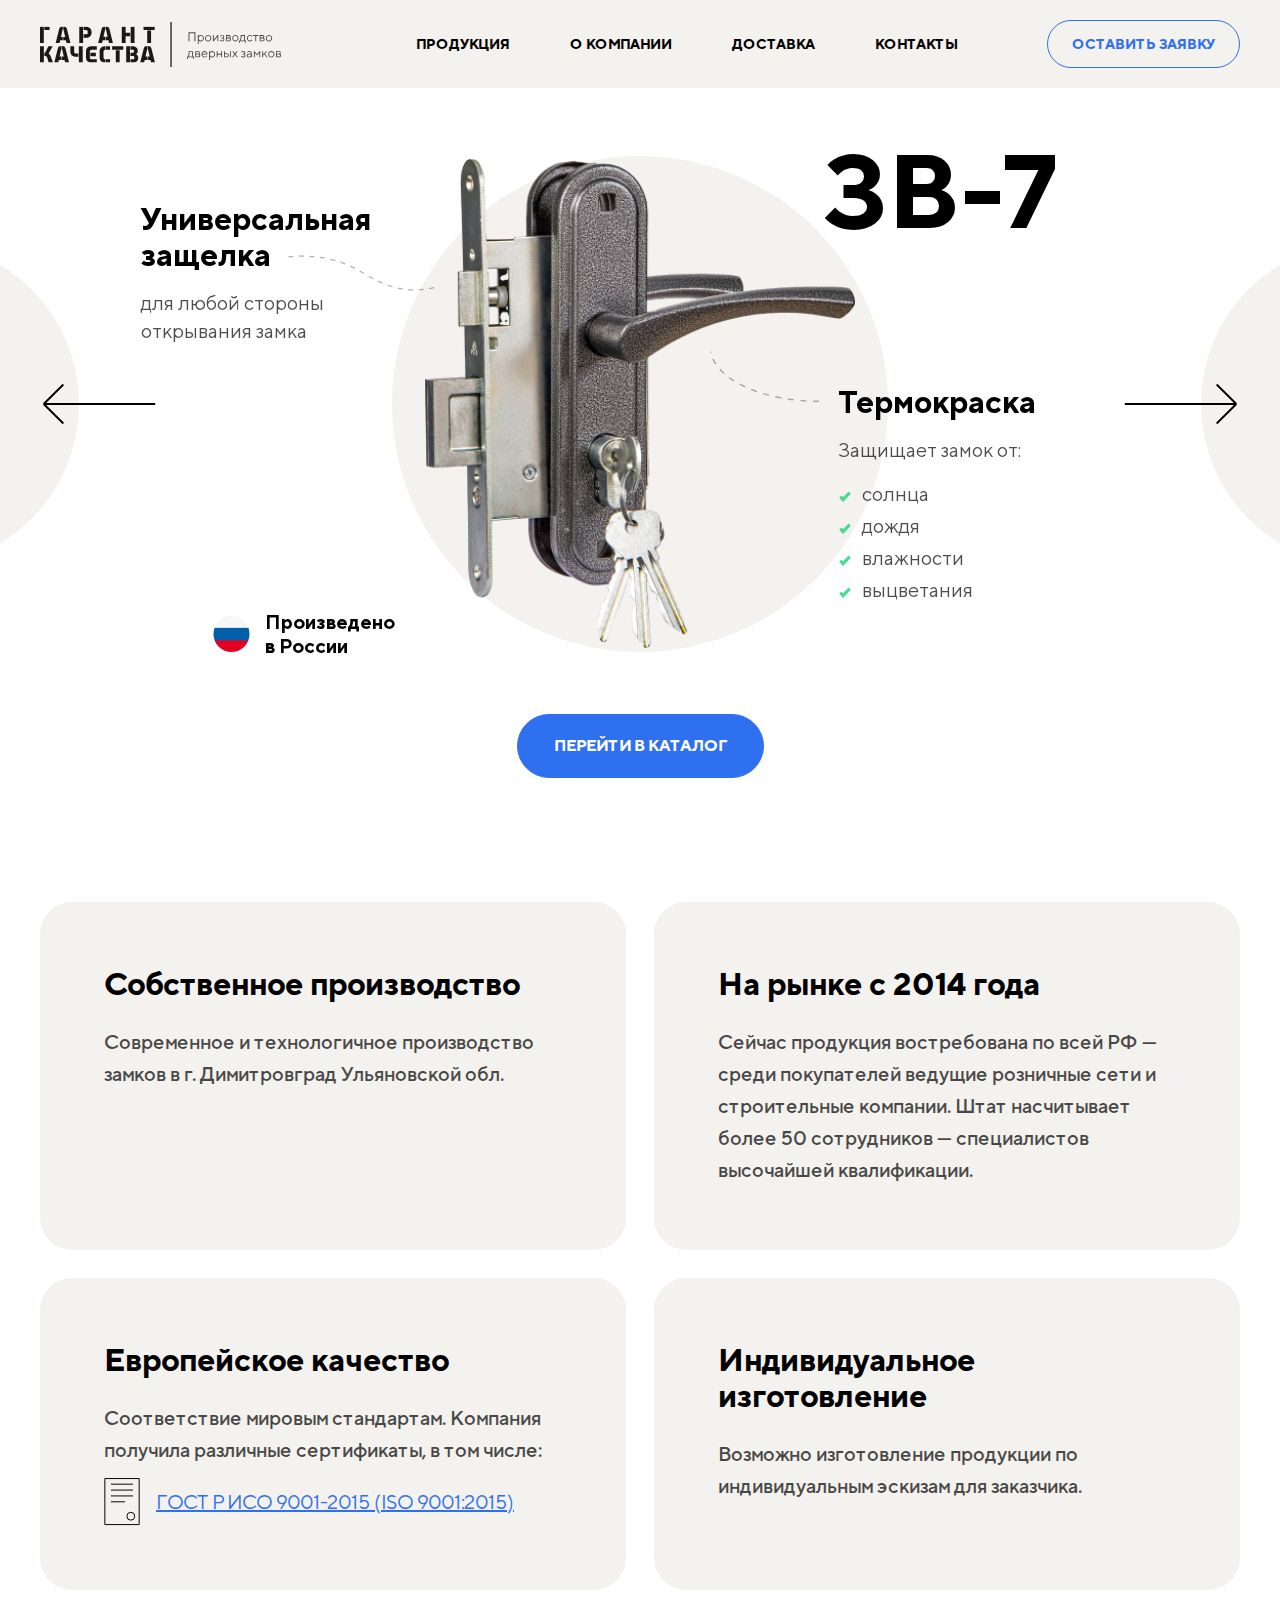
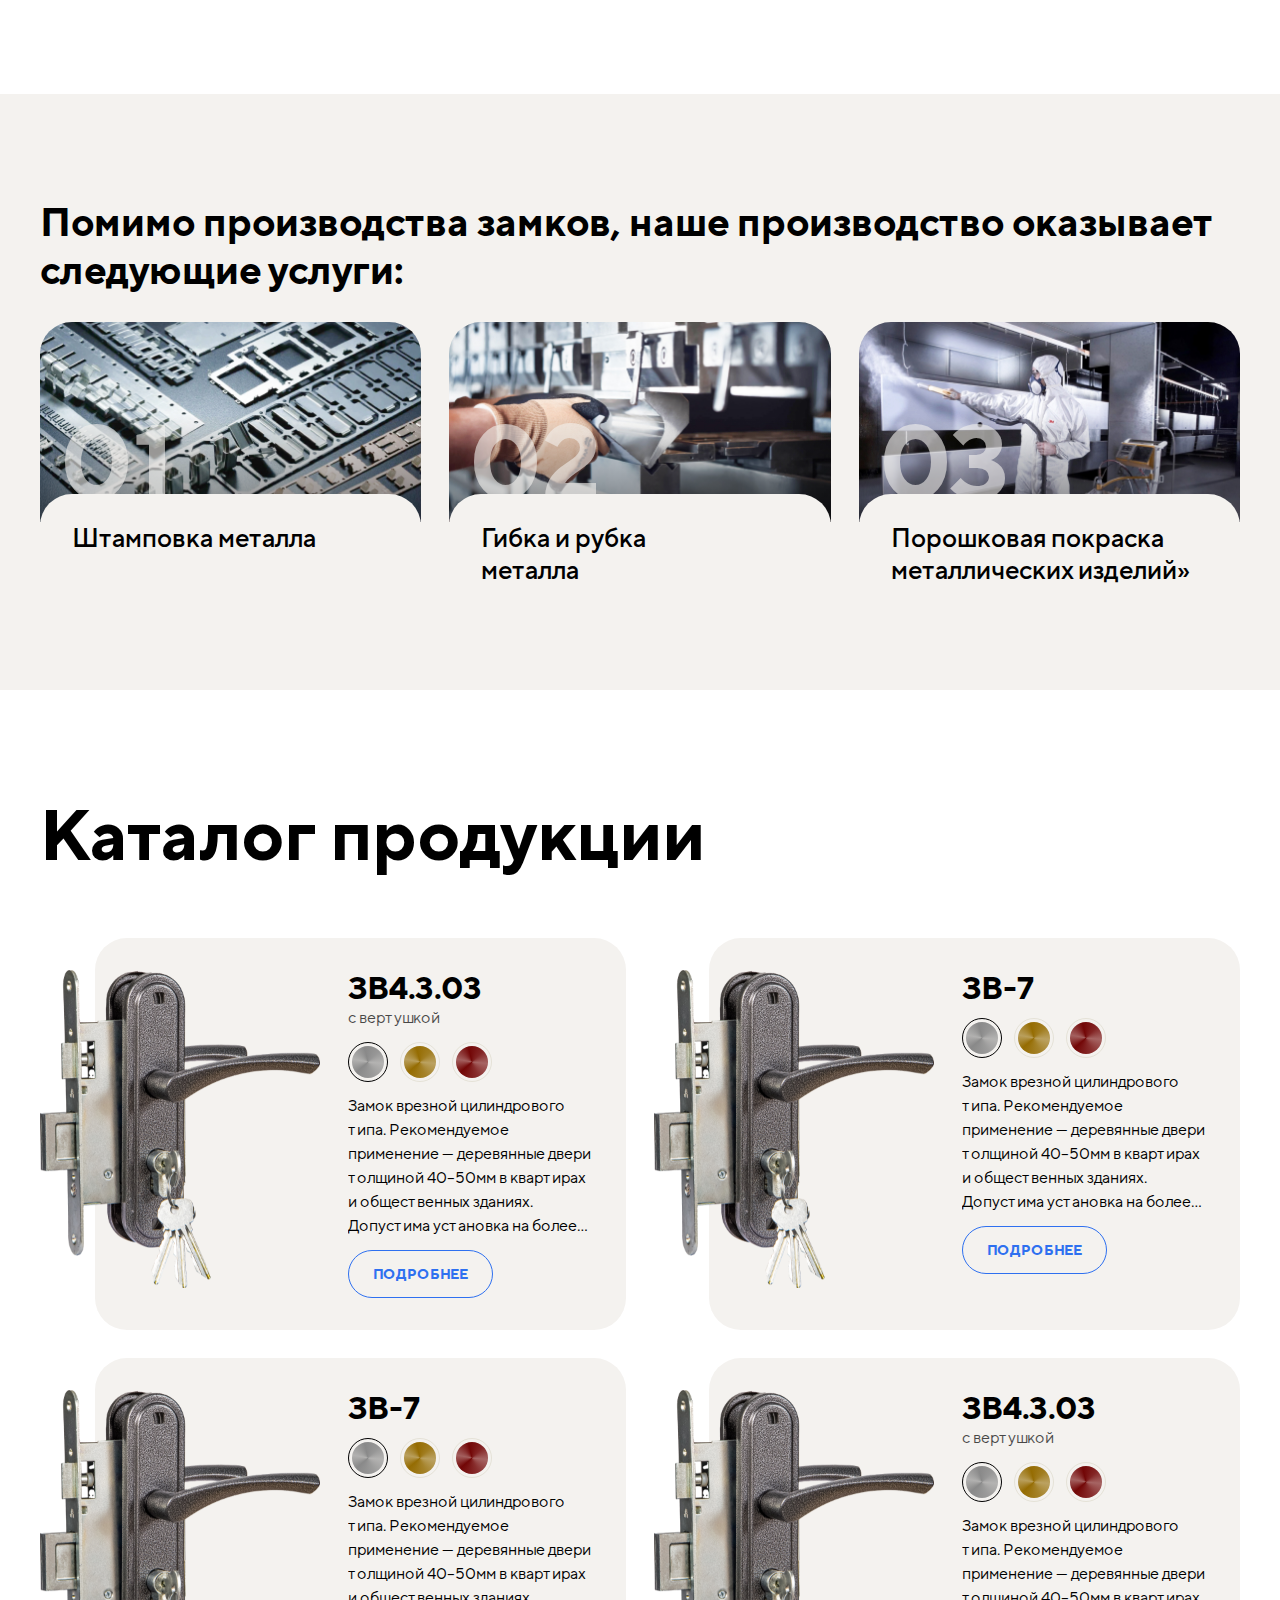
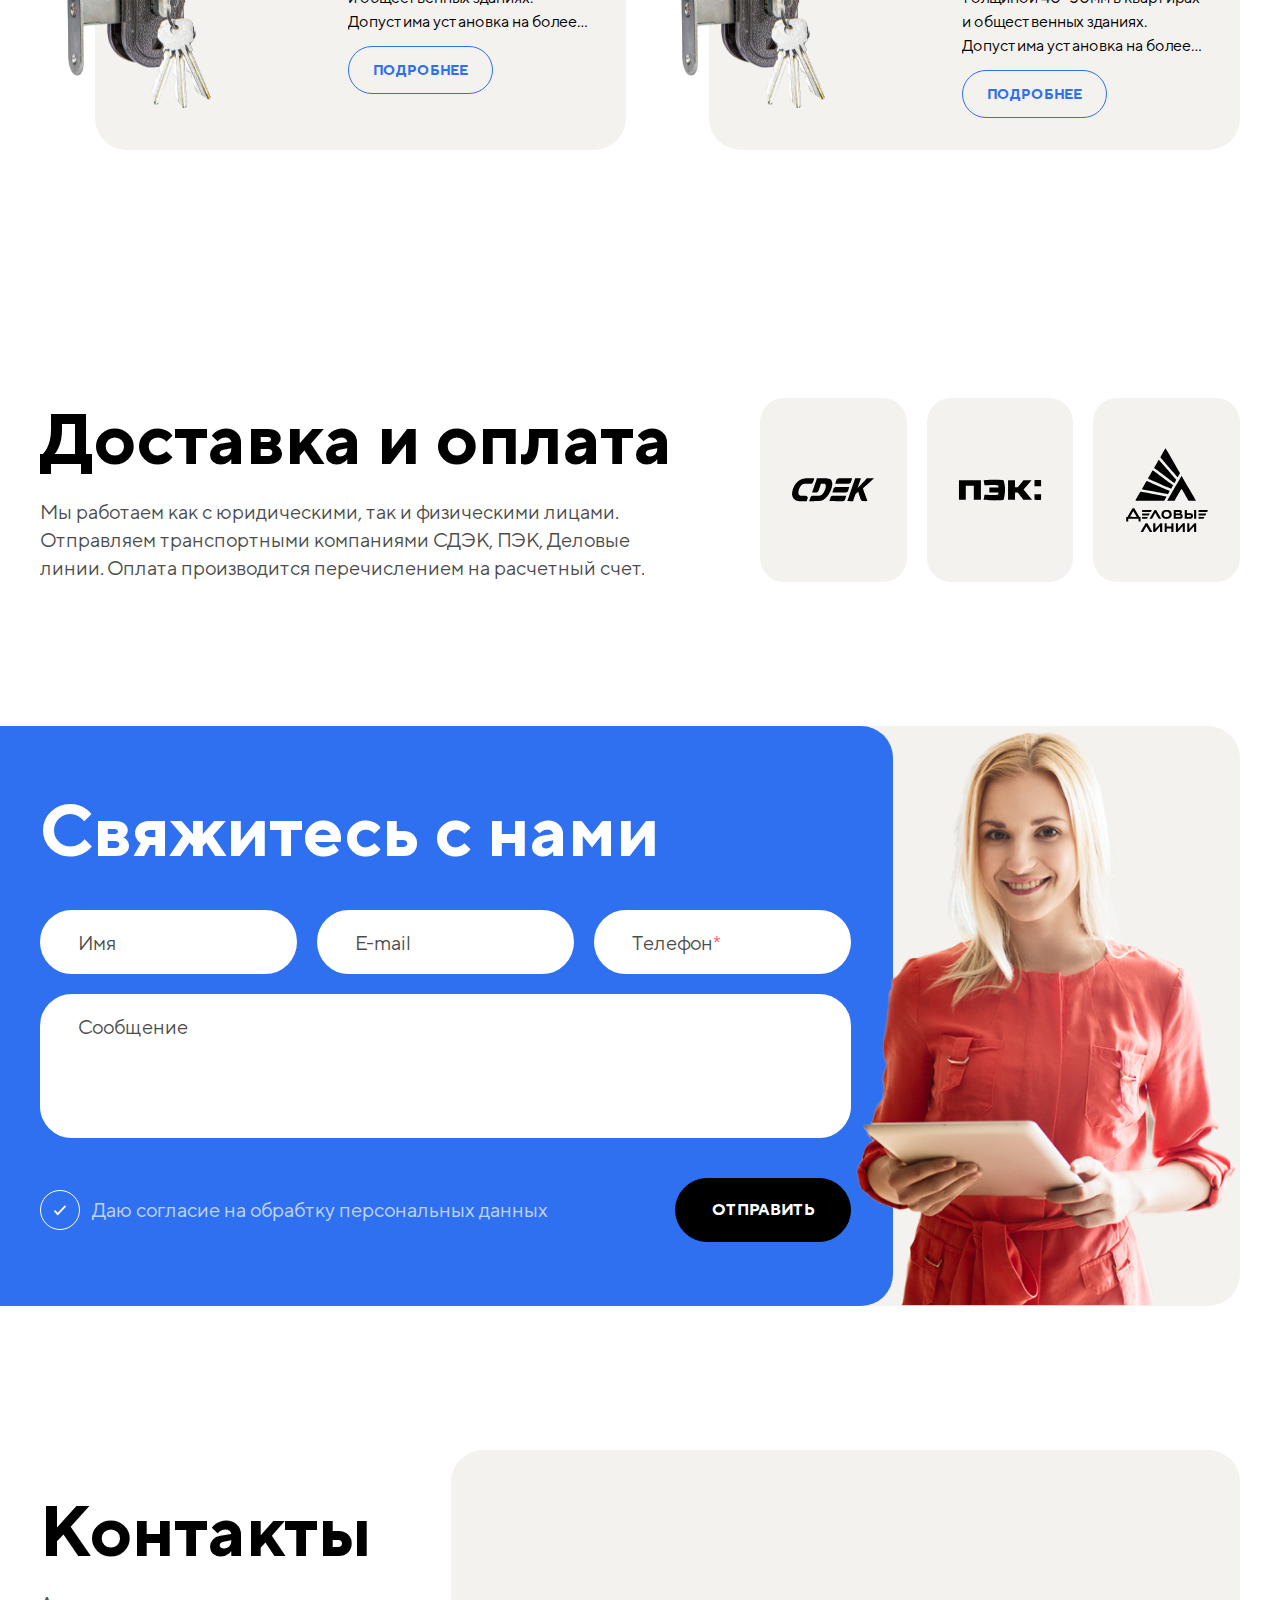
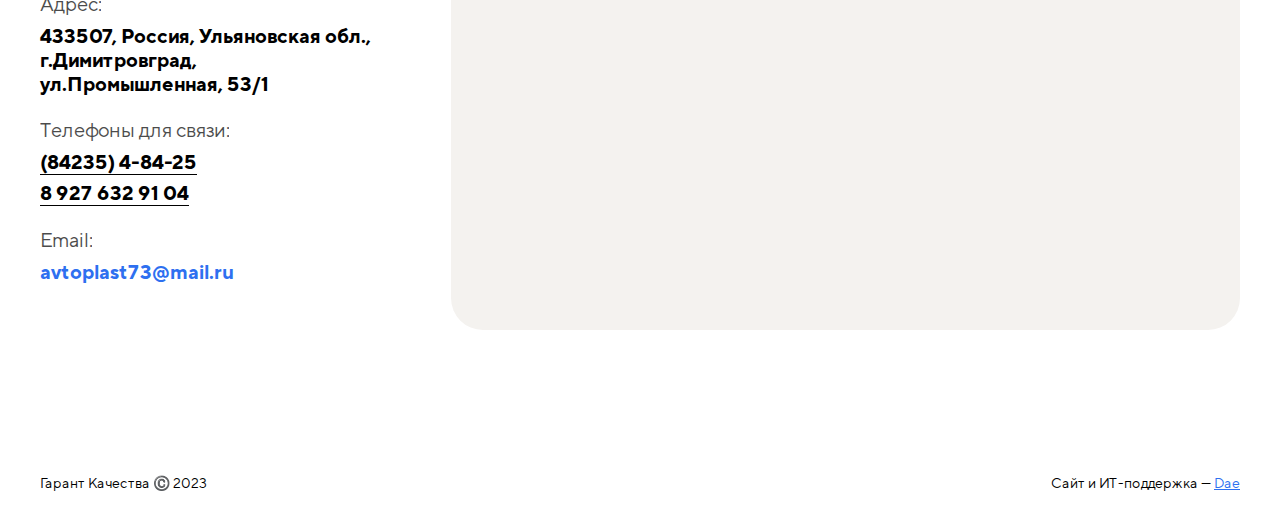
==== commit efb3a61d: "fix: Improvements" ====
--- a/index.html
+++ b/index.html
@@ -445,18 +445,27 @@
 						</div>
 						<div class="delivery__items">
 							<a href="#" class="delivery__item">
+								<svg class="delivery__icon delivery__icon--hover" width="136" height="38">
+									<use xlink:href="img/sprite.svg#icon-cdek"></use>
+								</svg>
 								<svg class="delivery__icon" width="136" height="38">
-									<use xlink:href="img/sprite.svg#icon-cdek"></use>
+									<use xlink:href="img/sprite.svg#icon-cdek-black"></use>
 								</svg>
 							</a>
 							<a href="#" class="delivery__item">
-								<svg class="delivery__icon" width="131" height="33">
+								<svg class="delivery__icon delivery__icon--hover" width="131" height="33">
 									<use xlink:href="img/sprite.svg#icon-pek"></use>
+								</svg>
+								<svg class="delivery__icon " width="131" height="33">
+									<use xlink:href="img/sprite.svg#icon-pek-black"></use>
 								</svg>
 							</a>
 							<a href="#" class="delivery__item">
+								<svg class="delivery__icon delivery__icon--hover" width="108" height="110">
+									<use xlink:href="img/sprite.svg#icon-del-lines"></use>
+								</svg>
 								<svg class="delivery__icon" width="108" height="110">
-									<use xlink:href="img/sprite.svg#icon-del-lines"></use>
+									<use xlink:href="img/sprite.svg#icon-del-lines-black"></use>
 								</svg>
 							</a>
 						</div>
--- a/css/app.min.css
+++ b/css/app.min.css
@@ -1 +1 @@
-html{scroll-padding-top:104px}@media screen and (min-width: 768px)and (max-width: 1599px){html{scroll-padding-top:88px}}@media screen and (max-width: 767px){html{scroll-padding-top:72px}}body{position:relative;overflow-x:hidden;font-family:"TT Norms Pro",sans-serif;font-size:16px;line-height:1.25;color:#000}ul,ol,li{display:block;padding:0;margin:0;list-style:none}h1,h2,h3,h4,h5,h6{margin:0;font-weight:normal;line-height:1.25}p{margin:0}a{display:inline-block;color:#000;text-decoration:none;-webkit-transition:all .25s ease-in-out;transition:all .25s ease-in-out}a:hover{text-decoration:none;color:#000}a:active{color:#000}input[type=number]{-moz-appearance:textfield}input[type=number]::-webkit-outer-spin-button,input[type=number]::-webkit-inner-spin-button{display:none;-webkit-appearance:none;appearance:none;margin:0}picture{display:block}img{max-width:100%}svg{-webkit-transition:all .25s ease-in-out;transition:all .25s ease-in-out}.container{margin:0 auto;padding:0 80px;max-width:1840px;width:100%}@media screen and (min-width: 768px)and (max-width: 1299px){.container{padding:0 40px}}@media screen and (max-width: 767px){.container{padding:0 20px}}.c-list__item{position:relative;z-index:1;padding-left:24px;display:block;font-size:24px;font-weight:normal;line-height:1.3333333;opacity:.7}.c-list__item::before{content:"";position:absolute;top:12px;left:0;z-index:1;display:block;min-width:14px;width:14px;height:14px;background-image:url(../img/sprite.svg#icon-check-green);background-repeat:no-repeat;background-size:contain;background-position:center center}@media screen and (min-width: 768px)and (max-width: 1599px){.c-list__item{font-size:20px;line-height:1.4}.c-list__item::before{top:9px}}@media screen and (max-width: 767px){.c-list__item{font-size:15px}.c-list__item::before{top:5px;padding-left:17px;min-width:12px;width:12px;height:12px}}.c-list__item+.c-list__item{margin-top:4px}.btn{position:relative;z-index:1;display:-webkit-box;display:-ms-flexbox;display:flex;-webkit-box-align:center;-ms-flex-align:center;align-items:center;-webkit-box-pack:center;-ms-flex-pack:center;justify-content:center;overflow:hidden;padding:25px 40px;width:-webkit-fit-content;width:-moz-fit-content;width:fit-content;font-size:16px;font-weight:bold;line-height:1.25;text-transform:uppercase;text-align:center;color:#fff;background:#2e70f0;border:1px solid #2e70f0;border-radius:40px;-webkit-transition:all .25s ease-in-out;transition:all .25s ease-in-out}.btn:focus{outline:none}.btn:hover{color:#fff}.btn:active{color:#fff;background:#0c1f45;border-color:#0c1f45}.btn--sm{padding:17px 32px}.btn--md{padding:21px 36px}.btn--border{color:#2e70f0;background:rgba(0,0,0,0)}.btn--border:hover{color:#2e70f0}.btn--border:active{color:#2e70f0}.btn--black{background:#000;border-color:#000}.btn--black:hover{color:#fff}.btn--black:active{color:#fff}@media screen and (hover: hover){.btn:hover{color:#fff;background:#1c479b;border-color:#1c479b}.btn:active{color:#fff;background:#0c1f45;border-color:#0c1f45}}@media screen and (min-width: 768px)and (max-width: 1599px){.btn{padding:21px 36px}.btn--sm{padding:13px 24px;font-size:14px;line-height:1.42858}.btn--md{padding:17px 36px}}@media screen and (max-width: 767px){.btn{padding:17px 36px}.btn--sm{padding:13px 24px;font-size:14px;line-height:1.42858}.btn--md{padding:17px 36px}}.color-checkbox{position:relative;display:block;cursor:pointer}.color-checkbox:hover .color-checkbox__tooltip{visibility:visible;opacity:1;-webkit-transform:scale(1) translate(-50%, 0);-ms-transform:scale(1) translate(-50%, 0);transform:scale(1) translate(-50%, 0);pointer-events:all}@media screen and (max-width: 767px){.color-checkbox:hover .color-checkbox__tooltip{-webkit-transform:scale(1) translate(0, 0);-ms-transform:scale(1) translate(0, 0);transform:scale(1) translate(0, 0)}}@media screen and (hover: hover){.color-checkbox:hover .color-checkbox__icon{border-color:#2e70f0}}.color-checkbox__input{display:none}.color-checkbox__input:checked~.color-checkbox__icon{border-color:#000}.color-checkbox__icon{position:relative;z-index:1;display:block;overflow:hidden;min-width:40px;width:40px;height:40px;border:1px solid #e5e2d7;border-radius:50%;-webkit-transition:all .25s ease-in-out;transition:all .25s ease-in-out}.color-checkbox__icon::before{content:"";position:absolute;top:50%;left:50%;z-index:1;-webkit-transform:translate(-50%, -50%);-ms-transform:translate(-50%, -50%);transform:translate(-50%, -50%);display:block;width:32px;height:32px;background:var(--color);border-radius:50%;-webkit-transition:background .25s ease-in-out;transition:background .25s ease-in-out}.color-checkbox__tooltip{position:absolute;top:calc(100% + 8px);left:50%;z-index:100;-webkit-transform:scale(0.99) translate(-50%, -0.7em);-ms-transform:scale(0.99) translate(-50%, -0.7em);transform:scale(0.99) translate(-50%, -0.7em);display:block;visibility:hidden;opacity:0;-webkit-transform-origin:top;-ms-transform-origin:top;transform-origin:top;padding:4px 8px;min-width:-webkit-max-content;min-width:-moz-max-content;min-width:max-content;width:-webkit-fit-content;width:-moz-fit-content;width:fit-content;font-size:14px;font-weight:normal;line-height:1.4;color:#fff;background:#000;border-radius:4px;-webkit-transition-timing-function:cubic-bezier(0.16, 1, 0.3, 1);transition-timing-function:cubic-bezier(0.16, 1, 0.3, 1);-webkit-transition-duration:500ms;transition-duration:500ms;-webkit-transition-property:opacity,-webkit-transform;transition-property:opacity,-webkit-transform;transition-property:opacity,transform;transition-property:opacity,transform,-webkit-transform;pointer-events:none;will-change:opacity,transform}.color-checkbox__tooltip::before{content:"";position:absolute;top:1px;left:50%;z-index:1;-webkit-transform:translate(-50%, -100%);-ms-transform:translate(-50%, -100%);transform:translate(-50%, -100%);display:block;width:0;height:0;border-left:8px solid rgba(0,0,0,0);border-right:8px solid rgba(0,0,0,0);border-bottom:6px solid #000}@media screen and (max-width: 767px){.color-checkbox__tooltip{left:0;-webkit-transform:scale(0.99) translate(0, -0.7em);-ms-transform:scale(0.99) translate(0, -0.7em);transform:scale(0.99) translate(0, -0.7em)}.color-checkbox__tooltip::before{left:13px;-webkit-transform:translate(0, -100%);-ms-transform:translate(0, -100%);transform:translate(0, -100%)}}.circle-checkbox{display:-webkit-box;display:-ms-flexbox;display:flex;-webkit-box-align:center;-ms-flex-align:center;align-items:center;overflow:hidden;cursor:pointer}@media screen and (hover: hover){.circle-checkbox:hover .color-checkbox__icon{border-color:#2e70f0}}.circle-checkbox__input{display:none}.circle-checkbox__input:checked~.circle-checkbox__group .circle-checkbox__icon{border-color:#fff}.circle-checkbox__input:checked~.circle-checkbox__group .circle-checkbox__icon::before{opacity:1}.circle-checkbox__group{display:-webkit-box;display:-ms-flexbox;display:flex;-webkit-box-align:start;-ms-flex-align:start;align-items:flex-start;margin:0;cursor:pointer}.circle-checkbox__icon{position:relative;z-index:1;display:block;overflow:hidden;margin-right:12px;min-width:40px;width:40px;height:40px;border:1px solid rgba(255,255,255,.4);border-radius:50%;-webkit-transition:all .25s ease-in-out;transition:all .25s ease-in-out}.circle-checkbox__icon::before{content:"";position:absolute;top:50%;left:50%;z-index:1;-webkit-transform:translate(-50%, -50%);-ms-transform:translate(-50%, -50%);transform:translate(-50%, -50%);display:block;width:14px;height:14px;opacity:0;background-image:url(../img/sprite.svg#icon-check-white);background-repeat:no-repeat;background-size:contain;background-position:center center;-webkit-transition:opacity .25s ease-in-out;transition:opacity .25s ease-in-out}@media screen and (max-width: 767px){.circle-checkbox__icon{min-width:36px;width:36px;height:36px}}.circle-checkbox__title{display:block;margin:auto 0;font-size:20px;font-weight:normal;line-height:1.4;text-align:left;opacity:.7;-webkit-transition:all .25s ease-in-out;transition:all .25s ease-in-out}@media screen and (max-width: 767px){.circle-checkbox__title{font-size:15px;line-height:1.3333333}}.input-field__inner{position:relative;z-index:1}.input-field__label{position:absolute;top:19px;left:38px;z-index:2;-webkit-transform-origin:left top;-ms-transform-origin:left top;transform-origin:left top;display:block;overflow:hidden;margin:0;max-width:calc(100% - 72px);width:100%;font-size:24px;font-weight:normal;line-height:1.3333333;text-overflow:ellipsis;white-space:nowrap;color:#000;opacity:.7;cursor:text;-webkit-transition:all .15s ease;transition:all .15s ease}.input-field__label span{color:#ff1640}@media screen and (min-width: 768px)and (max-width: 1599px){.input-field__label{font-size:20px;line-height:1.4}}@media screen and (max-width: 767px){.input-field__label{top:18px;left:31px;font-size:15px}}.input-field__input,.input-field__textarea{position:relative;z-index:1;-webkit-appearance:none;-moz-appearance:none;appearance:none;display:block;padding:26px 36px 8px;width:100%;font-size:24px;font-weight:normal;line-height:1.3333333;text-align:left;color:#000;background:#fff;border:3px solid #fff;border-radius:40px;-webkit-transition:all .25s ease-in-out;transition:all .25s ease-in-out}.input-field__input::-webkit-input-placeholder, .input-field__textarea::-webkit-input-placeholder{opacity:0}.input-field__input::-moz-placeholder, .input-field__textarea::-moz-placeholder{opacity:0}.input-field__input:-ms-input-placeholder, .input-field__textarea:-ms-input-placeholder{opacity:0}.input-field__input::-ms-input-placeholder, .input-field__textarea::-ms-input-placeholder{opacity:0}.input-field__input::placeholder,.input-field__textarea::placeholder{opacity:0}.input-field__input:focus,.input-field__textarea:focus{outline:none;border-color:#0c1f45}.input-field__input:not(:-moz-placeholder-shown)+label, .input-field__textarea:not(:-moz-placeholder-shown)+label{transform:translate(1px, -9px) scale(0.7)}.input-field__input:not(:-ms-input-placeholder)+label, .input-field__textarea:not(:-ms-input-placeholder)+label{-ms-transform:translate(1px, -9px) scale(0.7);transform:translate(1px, -9px) scale(0.7)}.input-field__input:focus+label,.input-field__input:not(:placeholder-shown)+label,.input-field__textarea:focus+label,.input-field__textarea:not(:placeholder-shown)+label{-webkit-transform:translate(1px, -9px) scale(0.7);-ms-transform:translate(1px, -9px) scale(0.7);transform:translate(1px, -9px) scale(0.7)}@media screen and (hover: hover){.input-field__input:hover,.input-field__textarea:hover{border-color:#1c479b}}@media screen and (min-width: 768px)and (max-width: 1599px){.input-field__input,.input-field__textarea{padding:24px 36px 6px;font-size:20px;line-height:1.4}}@media screen and (max-width: 767px){.input-field__input,.input-field__textarea{padding:22px 28px 8px;font-size:15px}.input-field__input:not(:-moz-placeholder-shown)+label, .input-field__textarea:not(:-moz-placeholder-shown)+label{transform:translate(1px, -7px) scale(0.7)}.input-field__input:not(:-ms-input-placeholder)+label, .input-field__textarea:not(:-ms-input-placeholder)+label{-ms-transform:translate(1px, -7px) scale(0.7);transform:translate(1px, -7px) scale(0.7)}.input-field__input:focus+label,.input-field__input:not(:placeholder-shown)+label,.input-field__textarea:focus+label,.input-field__textarea:not(:placeholder-shown)+label{-webkit-transform:translate(1px, -7px) scale(0.7);-ms-transform:translate(1px, -7px) scale(0.7);transform:translate(1px, -7px) scale(0.7)}}.input-field__textarea{overflow:hidden;resize:none;min-height:144px;border-radius:32px}.header{position:fixed;top:0;right:0;left:0;z-index:100;-webkit-box-flex:0;-ms-flex:0 0 auto;flex:0 0 auto;background:#f4f2ef}.header__wrapper{display:-webkit-box;display:-ms-flexbox;display:flex;-webkit-box-align:center;-ms-flex-align:center;align-items:center;-webkit-box-pack:justify;-ms-flex-pack:justify;justify-content:space-between;padding:24px 0}@media screen and (min-width: 768px)and (max-width: 1599px){.header__wrapper{padding:20px 0}}@media screen and (max-width: 767px){.header__wrapper{padding:14px 0}}.header__logotype{display:block;overflow:hidden;min-width:301px;width:301px;height:56px}.header__logotype img{display:block;max-height:100%;width:100%;height:100%;-o-object-fit:contain;object-fit:contain;-o-object-position:center left;object-position:center left}@media screen and (min-width: 768px)and (max-width: 1599px){.header__logotype{min-width:286px;width:286px;height:45px}}@media screen and (max-width: 767px){.header__logotype{margin-right:16px;min-width:auto;width:257px;height:44px}}@media screen and (max-width: 1199px){.header__nav{display:none}}@media screen and (max-width: 1199px){.header__btn{margin-right:16px;margin-left:auto}}@media screen and (max-width: 767px){.header__btn{display:none}}.nav__list{display:-webkit-box;display:-ms-flexbox;display:flex;-webkit-box-align:center;-ms-flex-align:center;align-items:center;-webkit-box-pack:justify;-ms-flex-pack:justify;justify-content:space-between;width:-webkit-fit-content;width:-moz-fit-content;width:fit-content}@media screen and (max-width: 1199px){.nav__list{-webkit-box-orient:vertical;-webkit-box-direction:normal;-ms-flex-direction:column;flex-direction:column;-webkit-box-align:start;-ms-flex-align:start;align-items:flex-start}}.nav__item+.nav__item{margin-left:120px}@media screen and (min-width: 1200px)and (max-width: 1599px){.nav__item+.nav__item{margin-left:60px}}@media screen and (max-width: 1199px){.nav__item+.nav__item{margin-top:40px;margin-left:0}}.nav__link{display:block;width:-webkit-fit-content;width:-moz-fit-content;width:fit-content;font-size:16px;font-weight:bold;text-transform:uppercase}.nav__link:active{color:#1c479b}@media screen and (hover: hover){.nav__link:hover{color:#2e70f0}.nav__link:active{color:#1c479b}}@media screen and (min-width: 1200px)and (max-width: 1599px){.nav__link{font-size:14px;line-height:1.42858}}@media screen and (max-width: 1199px){.nav__link{font-size:20px;line-height:1.2;text-transform:none}}.hamburger{position:relative;z-index:1;display:block;overflow:hidden;padding:0;min-width:48px;width:48px;height:48px;font-size:0;background:rgba(0,0,0,0);border:1px solid #2e70f0;border-radius:50%;-webkit-transition:all .25s ease-in-out;transition:all .25s ease-in-out}.hamburger:focus{outline:none}@media screen and (min-width: 1200px){.hamburger{display:none}}@media screen and (max-width: 767px){.hamburger{margin-left:auto;min-width:44px;width:44px;height:44px}}.hamburger__inner{position:absolute;left:15px;z-index:1;display:block;width:16px;height:1px;background:#2e70f0;-webkit-transition:all .25s ease-in-out;transition:all .25s ease-in-out}.hamburger__inner:first-child{top:17px}.hamburger__inner:nth-child(2){top:23px}.hamburger__inner:last-child{top:29px}@media screen and (max-width: 767px){.hamburger__inner{left:13px}.hamburger__inner:first-child{top:15px}.hamburger__inner:nth-child(2){top:21px}.hamburger__inner:last-child{top:27px}}.footer{position:relative;z-index:1;-webkit-box-flex:0;-ms-flex:0 0 auto;flex:0 0 auto}.footer__wrapper{display:-webkit-box;display:-ms-flexbox;display:flex;-webkit-box-align:center;-ms-flex-align:center;align-items:center;-webkit-box-pack:justify;-ms-flex-pack:justify;justify-content:space-between;padding:64px 0}@media screen and (min-width: 768px)and (max-width: 1599px){.footer__wrapper{padding:40px 0}}@media screen and (max-width: 767px){.footer__wrapper{-webkit-box-orient:vertical;-webkit-box-direction:normal;-ms-flex-direction:column;flex-direction:column;padding:20px 0;text-align:center}}.footer__copyright{display:block;width:-webkit-fit-content;width:-moz-fit-content;width:fit-content;font-size:16px;font-weight:normal}.footer__copyright a{text-decoration:underline;color:#2e70f0}@media screen and (hover: hover){.footer__copyright a:hover{color:#1c479b}}@media screen and (max-width: 1599px){.footer__copyright{font-size:14px;line-height:1.28572}}.footer__copyright+.footer__copyright{margin-left:20px}@media screen and (max-width: 767px){.footer__copyright+.footer__copyright{margin-top:20px;margin-left:0}}.mobile-menu{position:fixed;top:0;right:0;bottom:0;z-index:800;display:block;overflow-x:hidden;overflow-y:auto;max-height:100dvh;width:100%;background:rgba(0,0,0,.5);opacity:0;visibility:hidden;pointer-events:none;-webkit-transition:all .15s ease;transition:all .15s ease}.mobile-menu.is--active{opacity:1;visibility:visible;pointer-events:all}.mobile-menu.is--active .mobile-menu__wrap{-webkit-transform:translate(0, 0);-ms-transform:translate(0, 0);transform:translate(0, 0)}.mobile-menu__wrap{position:relative;z-index:1;-webkit-transform:translate(104%, 0);-ms-transform:translate(104%, 0);transform:translate(104%, 0);display:-webkit-box;display:-ms-flexbox;display:flex;-webkit-box-orient:vertical;-webkit-box-direction:normal;-ms-flex-direction:column;flex-direction:column;-webkit-box-pack:justify;-ms-flex-pack:justify;justify-content:space-between;margin-left:auto;padding:58px 40px 40px;max-width:461px;min-height:100dvh;width:100%;background:#fff;-webkit-transition:all .25s ease-in-out;transition:all .25s ease-in-out}@media screen and (max-width: 767px){.mobile-menu__wrap{max-width:calc(100% - 20px)}}.mobile-menu__close{position:absolute;top:20px;right:40px;z-index:10;display:-webkit-box;display:-ms-flexbox;display:flex;-webkit-box-align:center;-ms-flex-align:center;align-items:center;-webkit-box-pack:center;-ms-flex-pack:center;justify-content:center;min-width:48px;width:48px;height:48px;background:rgba(0,0,0,0);border:1px solid #2e70f0;border-radius:50%;-webkit-transition:all .25s ease-in-out;transition:all .25s ease-in-out}.mobile-menu__close>svg{min-width:12px;width:12px;height:12px;color:#2e70f0}.mobile-menu__close:focus{outline:none}@media screen and (max-width: 767px){.mobile-menu__close{top:14px;right:20px;min-width:44px;width:44px;height:44px}}.mobile-menu__bottom{margin-top:40px}.mobile-menu__group+.mobile-menu__group{margin-top:20px}.mobile-menu__help{display:block;width:-webkit-fit-content;width:-moz-fit-content;width:fit-content;font-size:24px;font-weight:normal;line-height:1.5;opacity:.7}@media screen and (min-width: 768px)and (max-width: 1599px){.mobile-menu__help{font-size:20px;line-height:1.4}}@media screen and (max-width: 767px){.mobile-menu__help{font-size:15px;line-height:1.3333333}}.mobile-menu__value{display:block;margin:6px 0 0;width:-webkit-fit-content;width:-moz-fit-content;width:fit-content;font-size:24px;font-weight:bold;line-height:1.5}.mobile-menu__value[href]{border-bottom:1px solid #000}@media screen and (hover: hover){.mobile-menu__value[href]:hover{color:#2e70f0;border-color:#2e70f0}}@media screen and (min-width: 768px)and (max-width: 1599px){.mobile-menu__value{font-size:20px;line-height:1.2}}@media screen and (max-width: 767px){.mobile-menu__value{margin:4px 0 0;font-size:15px;line-height:1.3333333}}.mobile-menu__value+.mobile-menu__value{margin-top:6px}.mobile-menu__link{display:block;margin:6px 0 0;width:-webkit-fit-content;width:-moz-fit-content;width:fit-content;font-size:24px;font-weight:bold;line-height:1.5;color:#2e70f0}.mobile-menu__link:hover{color:#2e70f0}@media screen and (hover: hover){.mobile-menu__link:hover{color:#1c479b}}@media screen and (min-width: 768px)and (max-width: 1599px){.mobile-menu__link{font-size:20px;line-height:1.2}}@media screen and (max-width: 767px){.mobile-menu__link{margin:4px 0 0;font-size:15px;line-height:1.3333333}}.mobile-menu__btn{margin-top:20px;width:100%}.catalog-modal{position:fixed;top:0;right:0;bottom:0;left:0;z-index:3000;-webkit-transform:translate3d(0, 0, 0);transform:translate3d(0, 0, 0);overflow-x:hidden;overflow-y:auto;width:100%;height:100%;max-height:100dvh;background:rgba(0,0,0,.5);visibility:hidden;opacity:0;pointer-events:none;-webkit-transition:all .15s ease;transition:all .15s ease}.catalog-modal.is--active{visibility:visible;opacity:1;pointer-events:all}.catalog-modal.is--active .catalog-modal__wrap{-webkit-transform:translate(0, 0);-ms-transform:translate(0, 0);transform:translate(0, 0);opacity:1}.catalog-modal__wrap{position:relative;z-index:2;-webkit-transform:translate(0, 10%);-ms-transform:translate(0, 10%);transform:translate(0, 10%);-webkit-transform-origin:center top;-ms-transform-origin:center top;transform-origin:center top;display:-webkit-box;display:-ms-flexbox;display:flex;-webkit-box-align:center;-ms-flex-align:center;align-items:center;-webkit-box-pack:center;-ms-flex-pack:center;justify-content:center;margin:20px auto;padding:0 20px;min-height:calc(100dvh - 40px);width:100%;opacity:0;-webkit-transition:all .15s ease;transition:all .15s ease}@media screen and (max-width: 767px){.catalog-modal__wrap{padding:0 8px}}.catalog-modal__wrapper{position:relative;z-index:1;overflow:hidden;padding:64px 60px;max-width:1326px;width:100%;background:#fff;border-radius:32px}@media screen and (min-width: 768px)and (max-width: 1199px){.catalog-modal__wrapper{padding:20px 20px 40px}}@media screen and (max-width: 767px){.catalog-modal__wrapper{padding:20px 8px 40px}}.catalog-modal__close{position:absolute;top:16px;right:16px;z-index:20;display:-webkit-box;display:-ms-flexbox;display:flex;-webkit-box-align:center;-ms-flex-align:center;align-items:center;-webkit-box-pack:center;-ms-flex-pack:center;justify-content:center;padding:0;min-width:36px;width:36px;height:36px;font-size:0;background:rgba(0,0,0,0);border:none;border-radius:50%;-webkit-transition:all .25s ease-in-out;transition:all .25s ease-in-out}.catalog-modal__close>svg{min-width:12px;width:12px;height:12px;color:#2e70f0}.catalog-modal__close:focus{outline:none}@media screen and (hover: hover){.catalog-modal__close:hover{background:#e9f0ff}.catalog-modal__close:hover>svg{color:#1c479b}.catalog-modal__close:active{background:#e9f0ff}.catalog-modal__close:active>svg{color:#0c1f45}}@media screen and (max-width: 767px){.catalog-modal__close{top:8px;right:8px}}.catalog-modal__main{display:-webkit-box;display:-ms-flexbox;display:flex;-webkit-box-pack:justify;-ms-flex-pack:justify;justify-content:space-between}@media screen and (max-width: 1199px){.catalog-modal__main{-webkit-box-orient:vertical;-webkit-box-direction:normal;-ms-flex-direction:column;flex-direction:column}}.catalog-modal__slider{max-width:587px;min-width:587px;width:100%}@media screen and (max-width: 1199px){.catalog-modal__slider{max-width:none;min-width:auto}}.catalog-modal__slider .swiper-button-prev,.catalog-modal__slider .swiper-button-next{position:absolute;top:50%;z-index:10;-webkit-transform:translate(0, -50%);-ms-transform:translate(0, -50%);transform:translate(0, -50%);display:-webkit-box;display:-ms-flexbox;display:flex;-webkit-box-align:center;-ms-flex-align:center;align-items:center;-webkit-box-pack:center;-ms-flex-pack:center;justify-content:center;padding:0;min-width:48px;width:48px;height:48px;font-size:0;background:rgba(0,0,0,0);border:1px solid #2e70f0;border-radius:50%;-webkit-transition:all .25s ease-in-out;transition:all .25s ease-in-out}.catalog-modal__slider .swiper-button-prev:focus,.catalog-modal__slider .swiper-button-next:focus{outline:none}.catalog-modal__slider .swiper-button-prev:active,.catalog-modal__slider .swiper-button-next:active{background:#0c1f45;border-color:#0c1f45}.catalog-modal__slider .swiper-button-prev:active>svg,.catalog-modal__slider .swiper-button-next:active>svg{color:#fff}@media screen and (hover: hover){.catalog-modal__slider .swiper-button-prev:hover,.catalog-modal__slider .swiper-button-next:hover{background:#1c479b;border-color:#1c479b}.catalog-modal__slider .swiper-button-prev:hover>svg,.catalog-modal__slider .swiper-button-next:hover>svg{color:#fff}.catalog-modal__slider .swiper-button-prev:active,.catalog-modal__slider .swiper-button-next:active{background:#0c1f45;border-color:#0c1f45}.catalog-modal__slider .swiper-button-prev:active>svg,.catalog-modal__slider .swiper-button-next:active>svg{color:#fff}}@media screen and (max-width: 767px){.catalog-modal__slider .swiper-button-prev,.catalog-modal__slider .swiper-button-next{min-width:36px;width:36px;height:36px}}.catalog-modal__slider .swiper-button-prev{left:0}.catalog-modal__slider .swiper-button-next{right:0}.catalog-modal__slider .swiper-button-icon{min-width:20px;width:20px;height:20px;color:#2e70f0}@media screen and (max-width: 767px){.catalog-modal__slider .swiper-button-icon{min-width:15px;width:15px;height:15px}}.catalog-modal__slider .swiper-pagination{display:-webkit-box;display:-ms-flexbox;display:flex;-webkit-box-align:center;-ms-flex-align:center;align-items:center;-webkit-box-pack:center;-ms-flex-pack:center;justify-content:center;margin:20px auto 0;width:-webkit-fit-content;width:-moz-fit-content;width:fit-content}.catalog-modal__slider .swiper-pagination-bullet{position:relative;z-index:1;display:block;min-width:16px;width:16px;height:16px;border:1px solid rgba(0,0,0,.3);border-radius:50%;-webkit-transition:all .25s ease-in-out;transition:all .25s ease-in-out}.catalog-modal__slider .swiper-pagination-bullet::before{content:"";position:absolute;top:50%;left:50%;z-index:1;-webkit-transform:translate(-50%, -50%);-ms-transform:translate(-50%, -50%);transform:translate(-50%, -50%);display:block;width:6px;height:6px;border-radius:50%;-webkit-transition:all .25s ease-in-out;transition:all .25s ease-in-out}@media screen and (hover: hover){.catalog-modal__slider .swiper-pagination-bullet:hover{border-color:#2e70f0}}.catalog-modal__slider .swiper-pagination-bullet+.swiper-pagination-bullet{margin-left:20px}.catalog-modal__slider .swiper-pagination-bullet-active{border-color:#2e70f0}.catalog-modal__slider .swiper-pagination-bullet-active::before{background:#2e70f0}.catalog-modal__slide{display:block;overflow:hidden;padding:0 54px;width:100%;height:574px}.catalog-modal__slide img{display:block;width:100%;height:100%;-o-object-fit:contain;object-fit:contain}@media screen and (min-width: 768px)and (max-width: 1199px){.catalog-modal__slide{margin:0 auto;max-width:570px;min-width:570px;height:476px}}@media screen and (max-width: 767px){.catalog-modal__slide{margin:0 auto;-webkit-perspective:0 44px;perspective:0 44px;max-width:264px;min-width:264px;height:220px}}.catalog-modal__body{margin-left:30px;max-width:calc(100% - 587px - 30px);width:100%}@media screen and (max-width: 1199px){.catalog-modal__body{margin-left:0;max-width:none}}@media screen and (min-width: 768px)and (max-width: 1199px){.catalog-modal__body{margin-top:40px}}@media screen and (max-width: 767px){.catalog-modal__body{margin-top:36px;padding-right:12px;padding-left:12px}}.catalog-modal__heading{font-size:72px;font-weight:800;line-height:1.111111111}@media screen and (max-width: 767px){.catalog-modal__heading{font-size:48px;line-height:1.08333}}.catalog-modal__colors{display:-webkit-box;display:-ms-flexbox;display:flex;-ms-flex-wrap:wrap;flex-wrap:wrap;margin-top:7px;margin-right:-12px;margin-bottom:-12px}.catalog-modal__color{margin-right:12px;margin-bottom:12px}.catalog-modal__details{margin-top:20px}.catalog-modal__details-item{display:-webkit-box;display:-ms-flexbox;display:flex;-webkit-box-align:start;-ms-flex-align:start;align-items:flex-start;-webkit-box-pack:justify;-ms-flex-pack:justify;justify-content:space-between}@media screen and (max-width: 767px){.catalog-modal__details-item{-webkit-box-orient:vertical;-webkit-box-direction:normal;-ms-flex-direction:column;flex-direction:column;-webkit-box-align:start;-ms-flex-align:start;align-items:flex-start}}.catalog-modal__details-item+.catalog-modal__details-item{margin-top:8px}.catalog-modal__details-subtitle{display:block;width:-webkit-fit-content;width:-moz-fit-content;width:fit-content;font-size:16px;font-weight:normal;line-height:1.5;opacity:.7}@media screen and (max-width: 767px){.catalog-modal__details-subtitle{font-size:15px;line-height:1.3333333}}.catalog-modal__details-delimiter{-webkit-box-flex:1;-ms-flex:1 1 auto;flex:1 1 auto;display:block;margin:0 8px;height:17px;border-bottom:1px dashed rgba(0,0,0,.3)}@media screen and (max-width: 767px){.catalog-modal__details-delimiter{display:none}}.catalog-modal__details-value{display:block;max-width:289.5px;min-width:289.5px;width:100%;font-size:16px;font-weight:normal;line-height:1.5}@media screen and (max-width: 767px){.catalog-modal__details-value{max-width:none;min-width:auto;font-size:15px;line-height:1.3333333}}.catalog-modal__btn{margin-top:42px}@media screen and (max-width: 767px){.catalog-modal__btn{margin-top:20px;width:100%}}.catalog-modal__bottom{margin-top:64px}@media screen and (max-width: 767px){.catalog-modal__bottom{padding-right:12px;padding-left:12px}}.catalog-modal__title{font-size:32px;font-weight:bold;line-height:1.125}@media screen and (max-width: 767px){.catalog-modal__title{font-size:24px;line-height:1.3333333}}.catalog-modal__description{margin-top:20px;font-size:20px;font-weight:normal;line-height:1.6}@media screen and (max-width: 767px){.catalog-modal__description{margin-top:12px;font-size:15px;line-height:1.3333333}}.modal{position:fixed;top:0;right:0;bottom:0;left:0;z-index:3000;overflow-x:hidden;overflow-y:auto;width:100%;height:100%;max-height:100dvh;color:#fff;visibility:hidden;opacity:0;pointer-events:none;-webkit-transition:all .25s ease;transition:all .25s ease}.modal.is--active{background:rgba(0,0,0,.5);visibility:visible;opacity:1;pointer-events:all}.modal.is--active .modal__wrap{opacity:1}.modal__wrap{position:relative;z-index:2;display:-webkit-box;display:-ms-flexbox;display:flex;-webkit-box-align:center;-ms-flex-align:center;align-items:center;-webkit-box-pack:center;-ms-flex-pack:center;justify-content:center;margin:20px auto;padding:0 20px;min-height:calc(100dvh - 40px);width:100%;opacity:0;-webkit-transition:all .25s ease;transition:all .25s ease;will-change:opacity}@media screen and (max-width: 767px){.modal__wrap{padding:0 8px}}.modal__wrapper{position:relative;z-index:1;overflow:hidden;max-width:965px;width:100%;background:#2e70f0;border-radius:32px}.modal__close{position:absolute;top:16px;right:16px;z-index:10;display:-webkit-box;display:-ms-flexbox;display:flex;-webkit-box-align:center;-ms-flex-align:center;align-items:center;-webkit-box-pack:center;-ms-flex-pack:center;justify-content:center;padding:0;min-width:36px;width:36px;height:36px;font-size:0;background:rgba(0,0,0,0);border:none;border-radius:50%;-webkit-transition:all .25s ease-in-out;transition:all .25s ease-in-out}.modal__close>svg{min-width:12px;width:12px;height:12px;color:#fff}.modal__close:focus{outline:none}@media screen and (hover: hover){.modal__close:hover{background:#e9f0ff}.modal__close:hover>svg{color:#1c479b}.modal__close:active{background:#e9f0ff}.modal__close:active>svg{color:#0c1f45}}@media screen and (min-width: 768px){.modal__close--blue>svg{color:#2e70f0}}.modal__content{padding:48px 64px}@media screen and (min-width: 768px)and (max-width: 1199px){.modal__content{padding:40px}}@media screen and (max-width: 767px){.modal__content{padding:20px}}.modal__message{position:relative;z-index:1;display:-webkit-box;display:-ms-flexbox;display:flex;-webkit-box-orient:vertical;-webkit-box-direction:normal;-ms-flex-direction:column;flex-direction:column;-webkit-box-pack:center;-ms-flex-pack:center;justify-content:center;padding:48px 64px;min-height:668px;text-align:center}.modal__message::before{content:"";position:absolute;top:0;left:0;bottom:0;z-index:-1;display:block;width:calc(100% - 354px);height:100%;background:#2e70f0;border-radius:32px}.modal__message::after{content:"";position:absolute;top:0;right:0;bottom:0;z-index:-2;display:block;width:446px;height:100%;background:#f4f2ef;border-radius:0 32px 32px 0}@media screen and (min-width: 768px)and (max-width: 1199px){.modal__message{padding:40px}}@media screen and (min-width: 768px)and (max-width: 1023px){.modal__message::before{width:calc(100% - 237.5px)}}@media screen and (max-width: 767px){.modal__message{padding:20px;min-height:auto}.modal__message::before,.modal__message::after{display:none}}.modal__message-inner{max-width:467px}@media screen and (min-width: 768px)and (max-width: 1023px){.modal__message-inner{max-width:411px}}.modal__heading{font-size:72px;font-weight:bold;line-height:1.111111111}@media screen and (max-width: 767px){.modal__heading{font-size:48px;line-height:1.083334}}.modal__heading+.modal__description{margin-top:16px}.modal__title{font-size:32px;font-weight:bold;line-height:1.125}@media screen and (max-width: 767px){.modal__title{font-size:24px;line-height:1.3333333}}.modal__description{margin-top:8px;font-size:20px;font-weight:normal;line-height:1.4;opacity:.7}@media screen and (max-width: 767px){.modal__description{font-size:15px;line-height:1.3333334}}.modal__btn{margin:16px auto 0}.modal__img{position:absolute;right:0;bottom:0;z-index:1;display:block;overflow:hidden;width:436px;height:649px}.modal__img img{display:block;width:100%;height:100%;-o-object-fit:contain;object-fit:contain;-o-object-position:center bottom;object-position:center bottom}@media screen and (min-width: 768px)and (max-width: 1023px){.modal__img{width:319px;height:475px}}@media screen and (max-width: 767px){.modal__img{display:none}}.modal__form{margin-top:40px}@media screen and (max-width: 767px){.modal__form{margin-top:20px}}.modal-form__inner{display:-webkit-box;display:-ms-flexbox;display:flex;-webkit-box-align:center;-ms-flex-align:center;align-items:center;-webkit-box-pack:justify;-ms-flex-pack:justify;justify-content:space-between;width:100%}@media screen and (max-width: 767px){.modal-form__inner{-webkit-box-orient:vertical;-webkit-box-direction:normal;-ms-flex-direction:column;flex-direction:column;-webkit-box-align:start;-ms-flex-align:start;align-items:flex-start}}.modal-form__inner+.modal-form__inner{margin-top:20px}@media screen and (max-width: 1199px){.modal-form__inner+.modal-form__inner{margin-top:12px}}.modal-form__input{-webkit-box-flex:1;-ms-flex:1 1 auto;flex:1 1 auto;width:calc(33.333333333% - 13.3333333333px)}@media screen and (min-width: 768px)and (max-width: 1199px){.modal-form__input{width:calc(33.333333333% - 8px)}}@media screen and (max-width: 767px){.modal-form__input{width:100%}}.modal-form__input+.modal-form__input{margin-left:20px}@media screen and (min-width: 768px)and (max-width: 1199px){.modal-form__input+.modal-form__input{margin-left:12px}}@media screen and (max-width: 767px){.modal-form__input+.modal-form__input{margin-top:12px;margin-left:0}}.modal-form__controls{display:-webkit-box;display:-ms-flexbox;display:flex;-webkit-box-align:center;-ms-flex-align:center;align-items:center;-webkit-box-pack:justify;-ms-flex-pack:justify;justify-content:space-between;margin-top:40px}@media screen and (max-width: 767px){.modal-form__controls{-webkit-box-orient:vertical;-webkit-box-direction:normal;-ms-flex-direction:column;flex-direction:column;-webkit-box-align:start;-ms-flex-align:start;align-items:flex-start;margin-top:20px}}.modal-form__checkbox+.modal-form__btn{margin-left:16px}@media screen and (max-width: 767px){.modal-form__checkbox+.modal-form__btn{margin-top:20px;margin-left:0}}.modal-form__btn{margin-left:auto}@media screen and (max-width: 767px){.modal-form__btn{width:100%}}.scroll-disabled{overflow:hidden}.wrapper{display:-webkit-box;display:-ms-flexbox;display:flex;-webkit-box-orient:vertical;-webkit-box-direction:normal;-ms-flex-direction:column;flex-direction:column;padding-top:104px;min-height:100vh}@media screen and (min-width: 768px)and (max-width: 1599px){.wrapper{padding-top:88px}}@media screen and (max-width: 767px){.wrapper{padding-top:72px}}.wrapper__content{-webkit-box-flex:1;-ms-flex:1 1 100%;flex:1 1 100%}.section-indent{margin-top:120px}@media screen and (min-width: 1200px)and (max-width: 1599px){.section-indent{margin-top:104px}}@media screen and (min-width: 768px)and (max-width: 1199px){.section-indent{margin-top:80px}}@media screen and (max-width: 767px){.section-indent{margin-top:80px}}.main{padding:104px 0 40px;overflow:hidden}@media screen and (min-width: 1200px)and (max-width: 1599px){.main{padding:40px 0 20px}}@media screen and (min-width: 768px)and (max-width: 1199px){.main{padding:60px 0 40px}}@media screen and (max-width: 767px){.main{padding:32px 0 36px}}.main__slider{position:relative;z-index:1}.main__slider::before{content:"";position:absolute;top:50%;left:calc(50% - 50vw);z-index:-1;-webkit-transform:translate(-50%, -50%);-ms-transform:translate(-50%, -50%);transform:translate(-50%, -50%);display:block;width:325px;height:325px;background:#f4f2ef;border-radius:50%}.main__slider::after{content:"";position:absolute;top:50%;right:calc(50% - 50vw);z-index:-1;-webkit-transform:translate(50%, -50%);-ms-transform:translate(50%, -50%);transform:translate(50%, -50%);display:block;width:325px;height:325px;background:#f4f2ef;border-radius:50%}@media screen and (min-width: 768px)and (max-width: 1299px){.main__slider::before{left:-286px;-webkit-transform:translate(0, -50%);-ms-transform:translate(0, -50%);transform:translate(0, -50%)}.main__slider::after{right:-286px;-webkit-transform:translate(0, -50%);-ms-transform:translate(0, -50%);transform:translate(0, -50%)}}@media screen and (max-width: 767px){.main__slider::before{top:auto;bottom:-112px;left:-94px;-webkit-transform:translate(0, 0);-ms-transform:translate(0, 0);transform:translate(0, 0);width:129px;height:129px}.main__slider::after{top:auto;right:-94px;bottom:-112px;-webkit-transform:translate(0, 0);-ms-transform:translate(0, 0);transform:translate(0, 0);width:129px;height:129px}}@media screen and (min-width: 768px)and (max-width: 1299px){.main__slider .swiper{margin:0 -40px}}@media screen and (max-width: 767px){.main__slider .swiper{margin:0 -20px}}.main__slider .swiper-slide-active .main__img{-webkit-transform:scale(1);-ms-transform:scale(1);transform:scale(1);-webkit-transition:all .25s ease-in-out .25s;transition:all .25s ease-in-out .25s}.main__slider .swiper-slide-active .main__img::before{-webkit-transform:translate(-50%, -50%) scale(1);-ms-transform:translate(-50%, -50%) scale(1);transform:translate(-50%, -50%) scale(1);-webkit-transition:all .25s ease-in-out .25s;transition:all .25s ease-in-out .25s}.main__slider .swiper-slide-active .main__block{-webkit-transition:all .45s ease-in-out .25s;transition:all .45s ease-in-out .25s}.main__slider .swiper-slide-active .main__block--top-right{-webkit-transform:translate(-50%, 0);-ms-transform:translate(-50%, 0);transform:translate(-50%, 0);opacity:1;-webkit-transition:all .25s ease-in-out .25s,opacity .25s ease-in-out .15s;transition:all .25s ease-in-out .25s,opacity .25s ease-in-out .15s}.main__slider .swiper-slide-active .main__block--left{-webkit-transform:translate(-50%, 0);-ms-transform:translate(-50%, 0);transform:translate(-50%, 0);opacity:1}.main__slider .swiper-slide-active .main__block--right{-webkit-transform:translate(-50%, 0);-ms-transform:translate(-50%, 0);transform:translate(-50%, 0);opacity:1}.main__slider .swiper-slide-active .main__block--bottom-left{-webkit-transform:translate(0, 0);-ms-transform:translate(0, 0);transform:translate(0, 0);opacity:1}@media screen and (max-width: 1199px){.main__slider .swiper-slide-active .main__block--left{-webkit-transform:translate(0, 0);-ms-transform:translate(0, 0);transform:translate(0, 0)}}.main__slider .swiper-slide-active .main__made{-webkit-transform:translate(-50%, 0);-ms-transform:translate(-50%, 0);transform:translate(-50%, 0);opacity:1;-webkit-transition:all .25s ease-in-out .25s;transition:all .25s ease-in-out .25s}.main__slider .swiper-button-prev,.main__slider .swiper-button-next{position:absolute;top:50%;z-index:20;-webkit-transform:translate(0, -50%);-ms-transform:translate(0, -50%);transform:translate(0, -50%);display:-webkit-box;display:-ms-flexbox;display:flex;-webkit-box-align:center;-ms-flex-align:center;align-items:center;-webkit-box-pack:center;-ms-flex-pack:center;justify-content:center;padding:0;min-width:117px;width:117px;height:117px;font-size:0;background:rgba(0,0,0,0);border:none;border-radius:0;-webkit-transition:all .25s ease-in-out;transition:all .25s ease-in-out}.main__slider .swiper-button-prev:focus,.main__slider .swiper-button-next:focus{outline:none}.main__slider .swiper-button-prev:active>svg,.main__slider .swiper-button-next:active>svg{color:#1c479b}@media screen and (hover: hover){.main__slider .swiper-button-prev:hover>svg,.main__slider .swiper-button-next:hover>svg{color:#2e70f0}.main__slider .swiper-button-prev:active>svg,.main__slider .swiper-button-next:active>svg{color:#1c479b}}@media screen and (min-width: 768px)and (max-width: 1199px){.main__slider .swiper-button-prev,.main__slider .swiper-button-next{min-width:60px;width:60px;height:60px}}@media screen and (max-width: 767px){.main__slider .swiper-button-prev,.main__slider .swiper-button-next{top:auto;bottom:-72px;-webkit-transform:none;-ms-transform:none;transform:none;min-width:48px;width:48px;height:48px}}.main__slider .swiper-button-prev{left:0}@media screen and (max-width: 359px){.main__slider .swiper-button-prev{left:-10px}}.main__slider .swiper-button-next{right:0}@media screen and (max-width: 359px){.main__slider .swiper-button-next{right:-10px}}.main__slider .swiper-button-icon{min-width:117px;width:117px;height:41px;color:#000}@media screen and (min-width: 768px)and (max-width: 1199px){.main__slider .swiper-button-icon{min-width:60px;width:60px;height:21px}}@media screen and (min-width: 768px){.main__slider .swiper-button-icon--mobile{display:none}}@media screen and (max-width: 767px){.main__slider .swiper-button-icon{min-width:48px;width:48px;height:17px}.main__slider .swiper-button-icon--desktop{display:none}}.main__slide{position:relative;z-index:1}@media screen and (min-width: 1200px)and (max-width: 1599px){.main__slide{padding-top:31px;padding-bottom:31px}}@media screen and (min-width: 768px)and (max-width: 1299px){.main__slide{padding-right:40px;padding-left:40px}}@media screen and (min-width: 768px)and (max-width: 1199px){.main__slide{padding-top:135px;padding-bottom:133px}}@media screen and (max-width: 767px){.main__slide{padding:99px 20px 104px}}.main__img{position:relative;z-index:1;display:block;-webkit-transform:scale(0.75);-ms-transform:scale(0.75);transform:scale(0.75);-webkit-transform-origin:center center;-ms-transform-origin:center center;transform-origin:center center;margin:0 auto;min-width:615px;width:615px;height:698px;-webkit-transition:all .25s ease-in-out;transition:all .25s ease-in-out}.main__img::before{content:"";position:absolute;top:50%;left:50%;z-index:-1;-webkit-transform:translate(-50%, -50%) scale(0.5);-ms-transform:translate(-50%, -50%) scale(0.5);transform:translate(-50%, -50%) scale(0.5);-webkit-transform-origin:center center;-ms-transform-origin:center center;transform-origin:center center;display:block;width:688px;height:688px;background:#f4f2ef;border-radius:50%;-webkit-transition:all .25s ease-in-out;transition:all .25s ease-in-out}.main__img img{display:block;width:100%;height:100%;-o-object-fit:contain;object-fit:contain}@media screen and (min-width: 1200px)and (max-width: 1599px){.main__img{min-width:431px;width:431px;height:490px}.main__img::before{width:496px;height:496px}}@media screen and (min-width: 768px)and (max-width: 1199px){.main__img{min-width:428px;width:428px;height:490px}.main__img::before{width:496px;height:496px}}@media screen and (max-width: 767px){.main__img{min-width:276px;width:276px;height:316px}.main__img::before{width:320px;height:320px}}.main__block{position:absolute;z-index:10;max-width:274px;width:-webkit-fit-content;width:-moz-fit-content;width:fit-content;-webkit-transition:all .25s ease-in-out;transition:all .25s ease-in-out}.main__block--top-right{position:absolute;top:27px;left:calc(50% + 500px);z-index:10;-webkit-transform:translate(-70%, 0);-ms-transform:translate(-70%, 0);transform:translate(-70%, 0);max-width:none;opacity:0}.main__block--left{top:89px;left:calc(50% - 560px);-webkit-transform:translate(-75%, -15%);-ms-transform:translate(-75%, -15%);transform:translate(-75%, -15%);opacity:0}.main__block--left::before{content:"";position:absolute;top:59px;right:-136px;z-index:-1;display:block;width:236px;height:55px;background-image:url(../img/main-line.svg);background-repeat:no-repeat;background-size:contain;background-position:center center}.main__block--right{top:300px;left:calc(50% + 383px);-webkit-transform:translate(-25%, 5%);-ms-transform:translate(-25%, 5%);transform:translate(-25%, 5%);opacity:0}.main__block--right::before{content:"";position:absolute;top:-43px;left:-22px;z-index:-1;-webkit-transform:translate(-100%, 0);-ms-transform:translate(-100%, 0);transform:translate(-100%, 0);display:block;width:146px;height:67px;background-image:url(../img/main-short-line.svg);background-repeat:no-repeat;background-size:contain;background-position:center center}.main__block--bottom-left{top:508px;left:calc(50% - 533px);-webkit-transform:translate(15%, 5%);-ms-transform:translate(15%, 5%);transform:translate(15%, 5%);opacity:0}.main__block--bottom-left::before{content:"";position:absolute;top:-60px;right:40px;z-index:-1;display:block;width:34.5px;height:83px;background-image:url(../img/main-line-vr.svg);background-repeat:no-repeat;background-size:contain;background-position:center center}@media screen and (min-width: 1200px)and (max-width: 1599px){.main__block--top-right{top:0;left:calc(50% + 300px)}.main__block--left{top:73px;left:calc(50% - 362px)}.main__block--left::before{top:54px;right:-22px;width:151px;height:36px}.main__block--right{top:256px;left:calc(50% + 297px)}.main__block--right::before{top:-33px;left:-18px;width:112px;height:51px}.main__block--bottom-left{top:381px;left:calc(50% - 465px)}}@media screen and (min-width: 768px)and (max-width: 1199px){.main__block--top-right{top:45px;left:calc(50% + 200px)}.main__block--left{top:0;left:calc(50% - 342px);-webkit-transform:translate(-10%, 0);-ms-transform:translate(-10%, 0);transform:translate(-10%, 0)}.main__block--left::before{top:calc(100% + 7px);right:auto;left:65px;width:85px;height:146.5px;background-image:url(../img/main-line-md.svg)}.main__block--right{top:482px;left:calc(50% + 230px);max-width:215px}.main__block--right::before{top:-54px;left:-6.5px;width:90.5px;height:74px;background-image:url(../img/main-short-line-md.svg)}.main__block--bottom-left{top:581px;left:calc(50% - 345px)}}@media screen and (max-width: 767px){.main__block{max-width:158px}.main__block--top-right{top:64px;left:calc(50% + 90px);max-width:none}.main__block--left{top:0;left:calc(50% - 170px);-webkit-transform:translate(-10%, 0);-ms-transform:translate(-10%, 0);transform:translate(-10%, 0)}.main__block--left::before{top:calc(100% + 3px);right:auto;left:0;width:32px;height:101px;background-image:url(../img/main-line-sm.svg)}.main__block--right{top:322px;left:calc(50% + 98px);min-width:137px}.main__block--right::before{top:-30px;left:0;width:16px;height:35px;background-image:url(../img/main-short-line-sm.svg)}.main__block--bottom-left{top:399px;left:calc(50% - 160px)}.main__block--bottom-left::before{top:-53px;left:70px;width:16.5px;height:53.5px;background-image:url(../img/main-line-vr-sm.svg)}}@media screen and (max-width: 374px){.main__block--left{left:20px}.main__block--bottom-left{left:20px}}.main__heading{font-size:124px;font-weight:bold;line-height:1}.main__heading--lg{font-size:114px}.main__heading--md{font-size:114px}.main__heading--sm{font-size:114px}.main__heading--xs{font-size:84px}@media screen and (min-width: 1200px)and (max-width: 1599px){.main__heading{font-size:104px;line-height:1.19231}.main__heading--lg{font-size:94px}.main__heading--md{font-size:84px}.main__heading--sm{font-size:74px}.main__heading--xs{font-size:54px}}@media screen and (min-width: 768px)and (max-width: 1199px){.main__heading{max-width:300px;font-size:104px}.main__heading--lg{font-size:84px}.main__heading--md{font-size:74px}.main__heading--sm{font-size:64px}.main__heading--xs{font-size:44px}}@media screen and (max-width: 767px){.main__heading{font-size:64px}.main__heading--lg{font-size:54px}.main__heading--md{font-size:44px}.main__heading--sm{font-size:34px}.main__heading--xs{font-size:24px}}.main__title{font-size:36px;font-weight:bold;line-height:1.111111111}@media screen and (min-width: 768px)and (max-width: 1599px){.main__title{font-size:32px;line-height:1.125}}@media screen and (max-width: 767px){.main__title{font-size:20px;line-height:1.2}}.main__subtitle{font-size:36px;font-weight:bold;line-height:1.111111111}@media screen and (min-width: 768px)and (max-width: 1599px){.main__subtitle{font-size:32px;line-height:1.125}}@media screen and (max-width: 767px){.main__subtitle{font-size:20px;line-height:1.2}}.main__description{margin-top:16px;font-size:24px;font-weight:normal;line-height:1.3333333;opacity:.7}@media screen and (min-width: 768px)and (max-width: 1599px){.main__description{font-size:20px;line-height:1.4}}@media screen and (max-width: 767px){.main__description{margin-top:8px;font-size:15px}}.main__list{margin-top:16px}.main__made{position:absolute;top:620px;left:calc(50% - 490px);z-index:10;-webkit-transform:translate(-60%, 10%);-ms-transform:translate(-60%, 10%);transform:translate(-60%, 10%);display:-webkit-box;display:-ms-flexbox;display:flex;-webkit-box-align:center;-ms-flex-align:center;align-items:center;max-width:207px;width:-webkit-fit-content;width:-moz-fit-content;width:fit-content;font-size:24px;font-weight:bold;line-height:1.16667;opacity:0;-webkit-transition:all .25s ease-in-out;transition:all .25s ease-in-out}.main__made::before{content:"";display:block;overflow:hidden;margin-right:15px;min-width:36px;width:36px;height:36px;background-image:url(../img/ru.jpg);background-repeat:no-repeat;background-size:cover;background-position:center center;border-radius:50%}@media screen and (min-width: 1200px)and (max-width: 1599px){.main__made{top:482px;left:calc(50% - 336px);max-width:181px;font-size:20px;line-height:1.2}}@media screen and (min-width: 768px)and (max-width: 1199px){.main__made{top:710px;left:calc(50% - 160px);max-width:181px;font-size:20px;line-height:1.2}}@media screen and (max-width: 767px){.main__made{display:none}}.main__btn{margin:62px auto 0}@media screen and (min-width: 1200px)and (max-width: 1599px){.main__btn{margin:34px auto 0}}@media screen and (min-width: 768px)and (max-width: 1199px){.main__btn{margin:38px auto 0}}@media screen and (max-width: 767px){.main__btn{margin:20px auto 0;padding:17px 28px;font-size:13px;line-height:1.53847}}.advantages{padding:120px 0}@media screen and (min-width: 1200px)and (max-width: 1599px){.advantages{padding:104px 0}}@media screen and (min-width: 768px)and (max-width: 1199px){.advantages{padding:80px 0}}@media screen and (max-width: 767px){.advantages{padding:40px 0 80px}}.advantages__wrapper{display:-webkit-box;display:-ms-flexbox;display:flex;-ms-flex-wrap:wrap;flex-wrap:wrap}.advantages__item{position:relative;z-index:1;display:block;overflow:hidden;padding:88px;background:#f4f2ef;border-radius:32px;-webkit-transition:color .25s ease-in-out;transition:color .25s ease-in-out}.advantages__item:hover{color:#fff}.advantages__item:hover .advantages__link>svg{color:#fff}.advantages__item:hover .advantages__bg{opacity:1}@media screen and (min-width: 1600px){.advantages__item{width:calc(50% - 20px)}.advantages__item:nth-child(2n){margin-left:40px}.advantages__item:nth-child(n+3){margin-top:40px}}@media screen and (min-width: 1200px)and (max-width: 1599px){.advantages__item{padding:64px;width:calc(50% - 14px)}.advantages__item:nth-child(2n){margin-left:28px}.advantages__item:nth-child(n+3){margin-top:28px}}@media screen and (min-width: 768px)and (max-width: 1199px){.advantages__item{padding:32px;width:calc(50% - 10px)}.advantages__item:nth-child(2n){margin-left:20px}.advantages__item:nth-child(n+3){margin-top:28px}}@media screen and (max-width: 767px){.advantages__item{padding:32px;width:100%}.advantages__item:nth-child(n+2){margin-top:12px}}.advantages__title{display:block;width:-webkit-fit-content;width:-moz-fit-content;width:fit-content;font-size:36px;font-weight:bold;line-height:1.111111111}@media screen and (min-width: 768px)and (max-width: 1599px){.advantages__title{font-size:32px;line-height:1.125}}@media screen and (max-width: 767px){.advantages__title{font-size:20px;line-height:1.2}}.advantages__description{display:block;margin-top:32px;width:-webkit-fit-content;width:-moz-fit-content;width:fit-content;font-size:24px;font-weight:500;opacity:.7}@media screen and (min-width: 1200px)and (max-width: 1599px){.advantages__description{margin-top:24px;font-size:20px;line-height:1.6}}@media screen and (min-width: 768px)and (max-width: 1199px){.advantages__description{margin-top:20px;font-size:20px;line-height:1.4}}@media screen and (max-width: 767px){.advantages__description{margin-top:12px;font-size:15px;font-weight:normal;line-height:1.3333333}}.advantages__link{display:-webkit-box;display:-ms-flexbox;display:flex;-webkit-box-align:center;-ms-flex-align:center;align-items:center;margin-top:16px;width:-webkit-fit-content;width:-moz-fit-content;width:fit-content;font-size:24px;font-weight:normal;line-height:1.3333333;color:#2e70f0}.advantages__link>svg{min-width:36px;width:36px;height:48px;color:#000}.advantages__link>span{text-decoration:underline}.advantages__link>*+*{margin-left:16px}.advantages__link:hover{color:#2e70f0}@media screen and (min-width: 768px)and (max-width: 1599px){.advantages__link{margin-top:12px;font-size:20px;line-height:1.4}}@media screen and (max-width: 767px){.advantages__link{margin-top:12px;font-size:15px;line-height:1.3333333}}.advantages__bg{position:absolute;top:0;right:0;bottom:0;left:0;z-index:-1;display:block;width:100%;height:100%;opacity:0;pointer-events:none;-webkit-transition:all .25s ease-in-out;transition:all .25s ease-in-out}.advantages__bg::before{content:"";position:absolute;top:0;right:0;bottom:0;left:0;z-index:1;display:block;width:100%;height:100%;background:-webkit-gradient(linear, left bottom, left top, color-stop(22.35%, #242424), color-stop(102.17%, rgba(36, 36, 36, 0)));background:linear-gradient(0deg, #242424 22.35%, rgba(36, 36, 36, 0) 102.17%)}.advantages__bg img{display:block;width:100%;height:100%;-o-object-fit:cover;object-fit:cover}.services{padding:120px 0;background:#f4f2ef}@media screen and (min-width: 1200px)and (max-width: 1599px){.services{padding:104px 0}}@media screen and (min-width: 768px)and (max-width: 1199px){.services{padding:80px 0}}@media screen and (max-width: 767px){.services{padding:80px 0}}.services__wrapper{display:-webkit-box;display:-ms-flexbox;display:flex;-webkit-box-align:center;-ms-flex-align:center;align-items:center;-webkit-box-pack:justify;-ms-flex-pack:justify;justify-content:space-between}@media screen and (max-width: 1599px){.services__wrapper{-webkit-box-orient:vertical;-webkit-box-direction:normal;-ms-flex-direction:column;flex-direction:column;-webkit-box-align:start;-ms-flex-align:start;align-items:flex-start}}.services__heading{max-width:383px;min-width:383px;width:100%;font-size:48px;font-weight:bold;line-height:1.16667}@media screen and (max-width: 1599px){.services__heading{max-width:none;min-width:auto}}@media screen and (min-width: 768px)and (max-width: 1599px){.services__heading{font-size:40px;line-height:1.2}}@media screen and (max-width: 767px){.services__heading{font-size:30px;line-height:1.2}}.services__items{display:-webkit-box;display:-ms-flexbox;display:flex;-ms-flex-wrap:wrap;flex-wrap:wrap;margin-left:48px;max-width:calc(100% - 383px - 48px);width:100%;counter-reset:services}@media screen and (max-width: 1599px){.services__items{margin-top:28px;margin-left:0;max-width:none}}@media screen and (min-width: 1600px){.services__item{width:calc(33.333333333% - 26.6666666667px)}.services__item:nth-child(3n),.services__item:nth-child(3n-1){margin-left:40px}.services__item:nth-child(n+4){margin-top:40px}}@media screen and (min-width: 1200px)and (max-width: 1599px){.services__item{width:calc(33.333333333% - 18.6666666667px)}.services__item:nth-child(3n),.services__item:nth-child(3n-1){margin-left:28px}.services__item:nth-child(n+4){margin-top:28px}}@media screen and (min-width: 768px)and (max-width: 1199px){.services__item{width:calc(33.333333333% - 13.3333333333px)}.services__item:nth-child(3n),.services__item:nth-child(3n-1){margin-left:20px}.services__item:nth-child(n+4){margin-top:20px}}@media screen and (max-width: 767px){.services__item{width:100%}.services__item:nth-child(n+2){margin-top:28px}}.services__img{position:relative;z-index:1;display:block;overflow:hidden;width:100%;height:240px;border-radius:32px 32px 0 0}.services__img::before{content:"";position:absolute;top:0;right:0;bottom:0;left:0;z-index:1;display:block;width:100%;height:100%;background:-webkit-gradient(linear, left top, left bottom, color-stop(46.23%, rgba(0, 0, 0, 0)), to(rgba(0, 0, 0, 0.5)));background:linear-gradient(180deg, rgba(0, 0, 0, 0) 46.23%, rgba(0, 0, 0, 0.5) 100%)}.services__img::after{counter-increment:services;content:"0" counter(services);position:absolute;left:20px;bottom:16px;z-index:2;display:block;width:-webkit-fit-content;width:-moz-fit-content;width:fit-content;font-size:104px;font-weight:bold;line-height:1.19231;opacity:.6;color:#f4f2ef}.services__img img{display:block;width:100%;height:100%;-o-object-fit:cover;object-fit:cover}@media screen and (max-width: 1599px){.services__img{height:200px}.services__img::after{bottom:0}}.services__body{position:relative;z-index:2;margin-top:-48px;padding:48px 32px 0;background:#f4f2ef;border-radius:32px 32px 0 0}@media screen and (min-width: 1200px)and (max-width: 1599px){.services__body{margin-top:-28px;padding:28px 32px 0}}@media screen and (min-width: 768px)and (max-width: 1199px){.services__body{margin-top:-28px;padding:28px 16px 0}}@media screen and (max-width: 767px){.services__body{margin-top:-28px;padding:28px 32px 16px}}.services__title{font-size:24px;font-weight:bold;line-height:1.16667}@media screen and (max-width: 1599px){.services__title{font-size:26px;font-weight:500;line-height:1.23077}}.catalog{padding:120px 0}@media screen and (min-width: 1200px)and (max-width: 1599px){.catalog{padding:104px 0}}@media screen and (min-width: 768px)and (max-width: 1199px){.catalog{padding:80px 0}}@media screen and (max-width: 767px){.catalog{padding:80px 0 40px}}.catalog__heading{margin-bottom:64px;font-size:88px;font-weight:bold;line-height:1.09091}@media screen and (min-width: 768px)and (max-width: 1599px){.catalog__heading{font-size:72px;line-height:1.111111111}}@media screen and (min-width: 768px)and (max-width: 1199px){.catalog__heading{margin-bottom:40px}}@media screen and (max-width: 767px){.catalog__heading{margin-bottom:28px;font-size:48px;line-height:1.0833333}}.catalog__wrapper{display:-webkit-box;display:-ms-flexbox;display:flex;-ms-flex-wrap:wrap;flex-wrap:wrap}@media screen and (min-width: 1600px){.catalog__item{width:calc(50% - 20px)}.catalog__item:nth-child(2n){margin-left:40px}.catalog__item:nth-child(n+3){margin-top:40px}}@media screen and (min-width: 1200px)and (max-width: 1599px){.catalog__item{width:calc(50% - 14px)}.catalog__item:nth-child(2n){margin-left:28px}.catalog__item:nth-child(n+3){margin-top:28px}}@media screen and (max-width: 1199px){.catalog__item{width:100%}.catalog__item:nth-child(n+2){margin-top:20px}}.catalog-card{position:relative;z-index:1;display:-webkit-box;display:-ms-flexbox;display:flex;overflow:hidden;padding:48px 48px 48px 0}.catalog-card::before{content:"";position:absolute;top:0;right:0;bottom:0;z-index:-1;display:block;width:calc(100% - 55px);height:100%;background:#f4f2ef;border-radius:32px}@media screen and (min-width: 768px)and (max-width: 1599px){.catalog-card{padding:32px 32px 32px 0}}@media screen and (max-width: 767px){.catalog-card{-webkit-box-orient:vertical;-webkit-box-direction:normal;-ms-flex-direction:column;flex-direction:column;padding:0 20px 20px 20px}.catalog-card::before{top:93px;width:100%;height:calc(100% - 93px)}}.catalog-card__slider{display:block;overflow:hidden;margin-right:28px;min-width:280px;width:280px;height:318px}@media screen and (max-width: 767px){.catalog-card__slider{margin-right:0;margin-bottom:28px}}.catalog-card__img{display:block;width:100%;height:100%}.catalog-card__img img{display:block;width:100%;height:100%;-o-object-fit:contain;object-fit:contain}.catalog-card__body{max-width:calc(100% - 280px - 28px);width:100%}@media screen and (max-width: 767px){.catalog-card__body{max-width:none}}.catalog-card__title{font-size:36px;font-weight:bold;line-height:1.111111111}.catalog-card__title span{font-size:20px;font-weight:normal;line-height:1.35;opacity:.7}@media screen and (max-width: 1599px){.catalog-card__title{font-size:32px;line-height:1.125}}@media screen and (min-width: 1200px)and (max-width: 1365px){.catalog-card__title span{display:block}}@media screen and (min-width: 768px)and (max-width: 1599px){.catalog-card__title span{font-size:16px;line-height:1.5}}@media screen and (max-width: 767px){.catalog-card__title span{font-size:15px;line-height:1.6}}.catalog-card__help{display:block;width:-webkit-fit-content;width:-moz-fit-content;width:fit-content;font-size:20px;font-weight:normal;line-height:1.35;opacity:.7}@media screen and (min-width: 768px)and (max-width: 1599px){.catalog-card__help{font-size:16px;line-height:1.5}}@media screen and (max-width: 767px){.catalog-card__help{font-size:15px;line-height:1.6}}.catalog-card__colors{display:-webkit-box;display:-ms-flexbox;display:flex;-ms-flex-wrap:wrap;flex-wrap:wrap;margin-top:12px;margin-right:-12px;margin-bottom:-12px}.catalog-card__color{margin-right:12px;margin-bottom:12px}.catalog-card__description{display:-webkit-box;overflow:hidden;margin-top:12px;min-height:112px;font-size:20px;font-weight:normal;line-height:1.4;text-overflow:ellipsis;-webkit-line-clamp:4;-webkit-box-orient:vertical}@media screen and (min-width: 768px)and (max-width: 1599px){.catalog-card__description{min-height:144px;font-size:16px;line-height:1.5;-webkit-line-clamp:6}}@media screen and (max-width: 767px){.catalog-card__description{min-height:100px;font-size:15px;line-height:1.333333;-webkit-line-clamp:5}}.catalog-card__btn{margin-top:12px}@media screen and (max-width: 767px){.catalog-card__btn{width:100%}}.delivery{padding:64px 0 120px}@media screen and (min-width: 1200px)and (max-width: 1599px){.delivery{padding:40px 0 104px}}@media screen and (min-width: 768px)and (max-width: 1199px){.delivery{padding:40px 0 80px}}@media screen and (max-width: 767px){.delivery{padding:40px 0}}.delivery__wrapper{display:-webkit-box;display:-ms-flexbox;display:flex;-webkit-box-align:center;-ms-flex-align:center;align-items:center;-webkit-box-pack:justify;-ms-flex-pack:justify;justify-content:space-between}@media screen and (max-width: 1199px){.delivery__wrapper{-webkit-box-orient:vertical;-webkit-box-direction:normal;-ms-flex-direction:column;flex-direction:column;-webkit-box-align:start;-ms-flex-align:start;align-items:flex-start}}.delivery__body{padding-right:40px;max-width:819px;width:100%}@media screen and (min-width: 1200px)and (max-width: 1599px){.delivery__body{max-width:692px}}@media screen and (max-width: 1199px){.delivery__body{padding-right:0;max-width:none}}.delivery__heading{font-size:88px;font-weight:bold;line-height:1.09091}@media screen and (min-width: 768px)and (max-width: 1599px){.delivery__heading{font-size:72px;line-height:1.111111111}}@media screen and (max-width: 767px){.delivery__heading{font-size:48px;line-height:1.0833333}}.delivery__description{margin-top:36px;font-size:24px;font-weight:normal;line-height:1.5;opacity:.7}@media screen and (min-width: 768px)and (max-width: 1599px){.delivery__description{margin-top:20px;font-size:20px;line-height:1.4}}@media screen and (max-width: 767px){.delivery__description{margin-top:20px;font-size:15px;line-height:1.3333333}}.delivery__items{display:-webkit-box;display:-ms-flexbox;display:flex;-ms-flex-wrap:wrap;flex-wrap:wrap;margin-left:28px;max-width:calc(100% - 819px - 28px);width:100%}@media screen and (min-width: 1200px)and (max-width: 1599px){.delivery__items{max-width:calc(100% - 692px - 28px)}}@media screen and (max-width: 1199px){.delivery__items{margin-left:0;max-width:none}}@media screen and (min-width: 768px)and (max-width: 1199px){.delivery__items{margin-top:28px}}@media screen and (max-width: 767px){.delivery__items{margin-top:20px}}.delivery__item{display:-webkit-box;display:-ms-flexbox;display:flex;-webkit-box-align:center;-ms-flex-align:center;align-items:center;-webkit-box-pack:center;-ms-flex-pack:center;justify-content:center;overflow:hidden;padding:32px;height:240px;background:#f4f2ef;border-radius:24px}.delivery__item>svg{max-width:100%;max-height:100%;color:#000}@media screen and (hover: hover){.delivery__item:hover>svg{color:#2e70f0}}@media screen and (min-width: 768px)and (max-width: 1599px){.delivery__item{height:184px}}@media screen and (min-width: 768px){.delivery__item{width:calc(33.333333333% - 13.3333333333px)}.delivery__item:nth-child(3n),.delivery__item:nth-child(3n-1){margin-left:20px}.delivery__item:nth-child(n+4){margin-top:20px}}@media screen and (max-width: 767px){.delivery__item{width:100%;height:120px}.delivery__item:nth-child(n+2){margin-top:12px}}.feedback{padding:64px 0 120px;overflow:hidden}@media screen and (min-width: 1200px)and (max-width: 1599px){.feedback{padding:40px 0 104px}}@media screen and (min-width: 768px)and (max-width: 1199px){.feedback{padding:40px 0 80px}}@media screen and (max-width: 767px){.feedback{padding:40px 0}}.feedback__wrap{position:relative;z-index:1;padding:80px 467px 80px 0;color:#fff}.feedback__wrap::before{content:"";position:absolute;top:0;left:calc(50% - 50vw);bottom:0;z-index:-1;display:block;width:calc(100% - (50% - 50vw) - 347px);height:100%;background:#2e70f0;border-radius:0 32px 32px 0}.feedback__wrap::after{content:"";position:absolute;top:0;right:0;bottom:0;z-index:-2;display:block;width:446px;height:100%;background:#f4f2ef;border-radius:0 32px 32px 0}@media screen and (min-width: 1200px)and (max-width: 1599px){.feedback__wrap{padding:64px 389px 64px 0}}@media screen and (max-width: 1199px){.feedback__wrap::before{width:calc(100% - (50% - 50vw))}.feedback__wrap::after{display:none}}@media screen and (min-width: 768px)and (max-width: 1199px){.feedback__wrap{padding:40px 40px 40px 0}}@media screen and (max-width: 767px){.feedback__wrap{padding:20px 20px 28px 0}}.feedback__heading{margin-bottom:40px;font-size:88px;font-weight:bold;line-height:1.09091}@media screen and (min-width: 768px)and (max-width: 1599px){.feedback__heading{font-size:72px;line-height:1.111111111}}@media screen and (max-width: 767px){.feedback__heading{font-size:48px;line-height:1.0833333}}.feedback__img{position:absolute;right:0;bottom:0;z-index:1;width:427px;height:636px}.feedback__img img{display:block;width:100%;height:100%;-o-object-fit:contain;object-fit:contain;-o-object-position:center bottom;object-position:center bottom}@media screen and (min-width: 1200px)and (max-width: 1599px){.feedback__img{width:389px;height:579px}}@media screen and (max-width: 1199px){.feedback__img{display:none}}.feedback-form__inner{display:-webkit-box;display:-ms-flexbox;display:flex;-webkit-box-align:center;-ms-flex-align:center;align-items:center;-webkit-box-pack:justify;-ms-flex-pack:justify;justify-content:space-between;width:100%}@media screen and (max-width: 767px){.feedback-form__inner{-webkit-box-orient:vertical;-webkit-box-direction:normal;-ms-flex-direction:column;flex-direction:column;-webkit-box-align:start;-ms-flex-align:start;align-items:flex-start}}.feedback-form__inner+.feedback-form__inner{margin-top:20px}@media screen and (max-width: 1199px){.feedback-form__inner+.feedback-form__inner{margin-top:12px}}.feedback-form__input{-webkit-box-flex:1;-ms-flex:1 1 auto;flex:1 1 auto;width:calc(33.333333333% - 13.3333333333px)}@media screen and (min-width: 768px)and (max-width: 1199px){.feedback-form__input{width:calc(33.333333333% - 8px)}}@media screen and (max-width: 767px){.feedback-form__input{width:100%}}.feedback-form__input+.feedback-form__input{margin-left:20px}@media screen and (min-width: 768px)and (max-width: 1199px){.feedback-form__input+.feedback-form__input{margin-left:12px}}@media screen and (max-width: 767px){.feedback-form__input+.feedback-form__input{margin-top:12px;margin-left:0}}.feedback-form__controls{display:-webkit-box;display:-ms-flexbox;display:flex;-webkit-box-align:center;-ms-flex-align:center;align-items:center;-webkit-box-pack:justify;-ms-flex-pack:justify;justify-content:space-between;margin-top:40px}@media screen and (max-width: 767px){.feedback-form__controls{-webkit-box-orient:vertical;-webkit-box-direction:normal;-ms-flex-direction:column;flex-direction:column;-webkit-box-align:start;-ms-flex-align:start;align-items:flex-start;margin-top:20px}}.feedback-form__checkbox+.feedback-form__btn{margin-left:16px}@media screen and (max-width: 767px){.feedback-form__checkbox+.feedback-form__btn{margin-top:20px;margin-left:0}}.feedback-form__btn{margin-left:auto}@media screen and (max-width: 767px){.feedback-form__btn{width:100%}}.contacts{padding:64px 0 120px}@media screen and (min-width: 1200px)and (max-width: 1599px){.contacts{padding:40px 0 104px}}@media screen and (min-width: 768px)and (max-width: 1199px){.contacts{padding:40px 0 80px}}@media screen and (max-width: 767px){.contacts{padding:40px 0 80px}}.contacts__wrapper{display:-webkit-box;display:-ms-flexbox;display:flex;-webkit-box-align:start;-ms-flex-align:start;align-items:flex-start;-webkit-box-pack:justify;-ms-flex-pack:justify;justify-content:space-between}@media screen and (max-width: 1199px){.contacts__wrapper{-webkit-box-orient:vertical;-webkit-box-direction:normal;-ms-flex-direction:column;flex-direction:column;-webkit-box-align:start;-ms-flex-align:start;align-items:flex-start}}.contacts__body{padding-top:64px;padding-right:64px;max-width:532px;min-width:532px;width:100%}@media screen and (min-width: 1200px)and (max-width: 1599px){.contacts__body{padding-top:40px;padding-right:40px;max-width:383px;min-width:383px}}@media screen and (max-width: 1199px){.contacts__body{padding-top:0;padding-right:0;max-width:none;min-width:auto}}.contacts__heading{margin-bottom:20px;font-size:88px;font-weight:bold;line-height:1.09091}@media screen and (min-width: 768px)and (max-width: 1599px){.contacts__heading{font-size:72px;line-height:1.111111111}}@media screen and (max-width: 767px){.contacts__heading{font-size:48px;line-height:1.0833333}}.contacts__group+.contacts__group{margin-top:20px}.contacts__help{display:block;width:-webkit-fit-content;width:-moz-fit-content;width:fit-content;font-size:24px;font-weight:normal;line-height:1.5;opacity:.7}@media screen and (min-width: 768px)and (max-width: 1599px){.contacts__help{font-size:20px;line-height:1.4}}@media screen and (max-width: 767px){.contacts__help{font-size:15px;line-height:1.3333333}}.contacts__value{display:block;margin:6px 0 0;width:-webkit-fit-content;width:-moz-fit-content;width:fit-content;font-size:24px;font-weight:bold;line-height:1.5}.contacts__value[href]{border-bottom:1px solid #000}@media screen and (hover: hover){.contacts__value[href]:hover{color:#2e70f0;border-color:#2e70f0}}@media screen and (min-width: 768px)and (max-width: 1599px){.contacts__value{font-size:20px;line-height:1.2}}@media screen and (max-width: 767px){.contacts__value{margin:4px 0 0;font-size:15px;line-height:1.3333333}}.contacts__value+.contacts__value{margin-top:6px}.contacts__link{display:block;margin:6px 0 0;width:-webkit-fit-content;width:-moz-fit-content;width:fit-content;font-size:24px;font-weight:bold;line-height:1.5;color:#2e70f0}.contacts__link:hover{color:#2e70f0}@media screen and (hover: hover){.contacts__link:hover{color:#1c479b}}@media screen and (min-width: 768px)and (max-width: 1599px){.contacts__link{font-size:20px;line-height:1.2}}@media screen and (max-width: 767px){.contacts__link{margin:4px 0 0;font-size:15px;line-height:1.3333333}}.contacts__map{display:block;overflow:hidden;margin-left:40px;max-width:calc(100% - 532px - 40px);width:100%;height:640px;background:#f4f2ef;border-radius:32px}.contacts__map img{display:block;width:100%;height:100%;-o-object-fit:cover;object-fit:cover}@media screen and (min-width: 1200px)and (max-width: 1599px){.contacts__map{margin-left:28px;max-width:calc(100% - 383px - 28px);height:480px}}@media screen and (max-width: 1199px){.contacts__map{margin-left:0;max-width:none;height:480px}}@media screen and (min-width: 768px)and (max-width: 1199px){.contacts__map{margin-top:28px}}@media screen and (max-width: 767px){.contacts__map{margin-top:20px;height:240px}}.error{overflow:hidden}.error__wrapper{display:-webkit-box;display:-ms-flexbox;display:flex;-webkit-box-align:center;-ms-flex-align:center;align-items:center;padding:56px 0;min-height:calc(100dvh - 104px - 148px)}@media screen and (min-width: 1200px)and (max-width: 1599px){.error__wrapper{min-height:calc(100dvh - 88px - 98px)}}@media screen and (max-width: 1199px){.error__wrapper{-webkit-box-orient:vertical;-webkit-box-direction:normal;-ms-flex-direction:column;flex-direction:column;text-align:center}}@media screen and (min-width: 768px)and (max-width: 1199px){.error__wrapper{min-height:calc(100dvh - 88px - 98px)}}@media screen and (max-width: 767px){.error__wrapper{padding:52px 0;min-height:calc(100dvh - 72px - 96px)}}.error__img{position:relative;z-index:1;display:block;margin-left:-234px;margin-right:40px;min-width:750px;width:750px;height:467px}.error__img::after{content:"";position:absolute;top:50%;left:-55px;z-index:-1;-webkit-transform:translate(0, -50%);-ms-transform:translate(0, -50%);transform:translate(0, -50%);display:block;width:512px;height:512px;background:#f4f2ef;border-radius:50%}.error__img img{display:block;width:100%;height:100%;-o-object-fit:contain;object-fit:contain}@media screen and (max-width: 1199px){.error__img::after{left:50%;-webkit-transform:translate(-50%, -50%);-ms-transform:translate(-50%, -50%);transform:translate(-50%, -50%)}}@media screen and (min-width: 768px)and (max-width: 1199px){.error__img{margin:0 -40px 64px;min-width:768px;width:768px;height:479px}}@media screen and (max-width: 767px){.error__img{margin:0 -20px 40px;min-width:auto;width:calc(100% + 40px);height:auto}.error__img::before{content:"";display:block;padding-top:62.5%}.error__img::after{width:220px;height:220px}.error__img img{position:absolute;top:0;right:0;bottom:0;left:0;z-index:1}}.error__heading{font-size:72px;font-weight:bold;line-height:1}.error__heading span{color:#2e70f0}@media screen and (max-width: 767px){.error__heading{font-size:48px;line-height:1.08333}}.error__description{margin-top:12px;font-size:20px;font-weight:normal;line-height:1.6}@media screen and (max-width: 767px){.error__description{font-size:15px;line-height:1.3333333}}.error__btn{margin-top:40px}@media screen and (max-width: 1199px){.error__btn{margin:40px auto 0}}+html{scroll-padding-top:104px}@media screen and (min-width: 768px)and (max-width: 1599px){html{scroll-padding-top:88px}}@media screen and (max-width: 767px){html{scroll-padding-top:72px}}body{position:relative;overflow-x:hidden;font-family:"TT Norms Pro",sans-serif;font-size:16px;line-height:1.25;color:#000}ul,ol,li{display:block;padding:0;margin:0;list-style:none}h1,h2,h3,h4,h5,h6{margin:0;font-weight:normal;line-height:1.25}p{margin:0}a{display:inline-block;color:#000;text-decoration:none;-webkit-transition:all .25s ease-in-out;transition:all .25s ease-in-out}a:hover{text-decoration:none;color:#000}a:active{color:#000}input[type=number]{-moz-appearance:textfield}input[type=number]::-webkit-outer-spin-button,input[type=number]::-webkit-inner-spin-button{display:none;-webkit-appearance:none;appearance:none;margin:0}picture{display:block}img{max-width:100%}svg{-webkit-transition:all .25s ease-in-out;transition:all .25s ease-in-out}.container{margin:0 auto;padding:0 80px;max-width:1840px;width:100%}@media screen and (min-width: 768px)and (max-width: 1299px){.container{padding:0 40px}}@media screen and (max-width: 767px){.container{padding:0 20px}}.c-list__item{position:relative;z-index:1;padding-left:24px;display:block;font-size:24px;font-weight:normal;line-height:1.3333333;opacity:.7}.c-list__item::before{content:"";position:absolute;top:12px;left:0;z-index:1;display:block;min-width:14px;width:14px;height:14px;background-image:url(../img/sprite.svg#icon-check-green);background-repeat:no-repeat;background-size:contain;background-position:center center}@media screen and (min-width: 768px)and (max-width: 1599px){.c-list__item{font-size:20px;line-height:1.4}.c-list__item::before{top:9px}}@media screen and (max-width: 767px){.c-list__item{font-size:15px}.c-list__item::before{top:5px;padding-left:17px;min-width:12px;width:12px;height:12px}}.c-list__item+.c-list__item{margin-top:4px}.btn{position:relative;z-index:1;display:-webkit-box;display:-ms-flexbox;display:flex;-webkit-box-align:center;-ms-flex-align:center;align-items:center;-webkit-box-pack:center;-ms-flex-pack:center;justify-content:center;overflow:hidden;padding:25px 40px;width:-webkit-fit-content;width:-moz-fit-content;width:fit-content;font-size:16px;font-weight:bold;line-height:1.25;text-transform:uppercase;text-align:center;color:#fff;background:#2e70f0;border:1px solid #2e70f0;border-radius:40px;-webkit-transition:all .25s ease-in-out;transition:all .25s ease-in-out}.btn:focus{outline:none}.btn:hover{color:#fff}.btn:active{color:#fff;background:#0c1f45;border-color:#0c1f45}.btn--sm{padding:17px 32px}.btn--md{padding:21px 36px}.btn--border{color:#2e70f0;background:rgba(0,0,0,0)}.btn--border:hover{color:#2e70f0}.btn--border:active{color:#2e70f0}.btn--black{background:#000;border-color:#000}.btn--black:hover{color:#fff}.btn--black:active{color:#fff}@media screen and (hover: hover){.btn:hover{color:#fff;background:#1c479b;border-color:#1c479b}.btn:active{color:#fff;background:#0c1f45;border-color:#0c1f45}}@media screen and (min-width: 768px)and (max-width: 1599px){.btn{padding:21px 36px}.btn--sm{padding:13px 24px;font-size:14px;line-height:1.42858}.btn--md{padding:17px 36px}}@media screen and (max-width: 767px){.btn{padding:17px 36px}.btn--sm{padding:13px 24px;font-size:14px;line-height:1.42858}.btn--md{padding:17px 36px}}.color-checkbox{position:relative;display:block;cursor:pointer}.color-checkbox:hover .color-checkbox__tooltip{visibility:visible;opacity:1;-webkit-transform:scale(1) translate(-50%, 0);-ms-transform:scale(1) translate(-50%, 0);transform:scale(1) translate(-50%, 0);pointer-events:all}@media screen and (max-width: 767px){.color-checkbox:hover .color-checkbox__tooltip{-webkit-transform:scale(1) translate(0, 0);-ms-transform:scale(1) translate(0, 0);transform:scale(1) translate(0, 0)}}@media screen and (hover: hover){.color-checkbox:hover .color-checkbox__icon{border-color:#2e70f0}}.color-checkbox__input{display:none}.color-checkbox__input:checked~.color-checkbox__icon{border-color:#000}.color-checkbox__icon{position:relative;z-index:1;display:block;overflow:hidden;min-width:40px;width:40px;height:40px;border:1px solid #e5e2d7;border-radius:50%;-webkit-transition:all .25s ease-in-out;transition:all .25s ease-in-out}.color-checkbox__icon::before{content:"";position:absolute;top:50%;left:50%;z-index:1;-webkit-transform:translate(-50%, -50%);-ms-transform:translate(-50%, -50%);transform:translate(-50%, -50%);display:block;width:32px;height:32px;background:var(--color);border-radius:50%;-webkit-transition:background .25s ease-in-out;transition:background .25s ease-in-out}.color-checkbox__tooltip{position:absolute;top:calc(100% + 8px);left:50%;z-index:100;-webkit-transform:scale(0.99) translate(-50%, -0.7em);-ms-transform:scale(0.99) translate(-50%, -0.7em);transform:scale(0.99) translate(-50%, -0.7em);display:block;visibility:hidden;opacity:0;-webkit-transform-origin:top;-ms-transform-origin:top;transform-origin:top;padding:4px 8px;min-width:-webkit-max-content;min-width:-moz-max-content;min-width:max-content;width:-webkit-fit-content;width:-moz-fit-content;width:fit-content;font-size:14px;font-weight:normal;line-height:1.4;color:#fff;background:#000;border-radius:4px;-webkit-transition-timing-function:cubic-bezier(0.16, 1, 0.3, 1);transition-timing-function:cubic-bezier(0.16, 1, 0.3, 1);-webkit-transition-duration:500ms;transition-duration:500ms;-webkit-transition-property:opacity,-webkit-transform;transition-property:opacity,-webkit-transform;transition-property:opacity,transform;transition-property:opacity,transform,-webkit-transform;pointer-events:none;will-change:opacity,transform}.color-checkbox__tooltip::before{content:"";position:absolute;top:1px;left:50%;z-index:1;-webkit-transform:translate(-50%, -100%);-ms-transform:translate(-50%, -100%);transform:translate(-50%, -100%);display:block;width:0;height:0;border-left:8px solid rgba(0,0,0,0);border-right:8px solid rgba(0,0,0,0);border-bottom:6px solid #000}@media screen and (max-width: 767px){.color-checkbox__tooltip{left:0;-webkit-transform:scale(0.99) translate(0, -0.7em);-ms-transform:scale(0.99) translate(0, -0.7em);transform:scale(0.99) translate(0, -0.7em)}.color-checkbox__tooltip::before{left:13px;-webkit-transform:translate(0, -100%);-ms-transform:translate(0, -100%);transform:translate(0, -100%)}}.circle-checkbox{display:-webkit-box;display:-ms-flexbox;display:flex;-webkit-box-align:center;-ms-flex-align:center;align-items:center;overflow:hidden;cursor:pointer}@media screen and (hover: hover){.circle-checkbox:hover .color-checkbox__icon{border-color:#2e70f0}}.circle-checkbox__input{display:none}.circle-checkbox__input:checked~.circle-checkbox__group .circle-checkbox__icon{border-color:#fff}.circle-checkbox__input:checked~.circle-checkbox__group .circle-checkbox__icon::before{opacity:1}.circle-checkbox__group{display:-webkit-box;display:-ms-flexbox;display:flex;-webkit-box-align:start;-ms-flex-align:start;align-items:flex-start;margin:0;cursor:pointer}.circle-checkbox__icon{position:relative;z-index:1;display:block;overflow:hidden;margin-right:12px;min-width:40px;width:40px;height:40px;border:1px solid rgba(255,255,255,.4);border-radius:50%;-webkit-transition:all .25s ease-in-out;transition:all .25s ease-in-out}.circle-checkbox__icon::before{content:"";position:absolute;top:50%;left:50%;z-index:1;-webkit-transform:translate(-50%, -50%);-ms-transform:translate(-50%, -50%);transform:translate(-50%, -50%);display:block;width:14px;height:14px;opacity:0;background-image:url(../img/sprite.svg#icon-check-white);background-repeat:no-repeat;background-size:contain;background-position:center center;-webkit-transition:opacity .25s ease-in-out;transition:opacity .25s ease-in-out}@media screen and (max-width: 767px){.circle-checkbox__icon{min-width:36px;width:36px;height:36px}}.circle-checkbox__title{display:block;margin:auto 0;font-size:20px;font-weight:normal;line-height:1.4;text-align:left;opacity:.7;-webkit-transition:all .25s ease-in-out;transition:all .25s ease-in-out}@media screen and (max-width: 767px){.circle-checkbox__title{font-size:15px;line-height:1.3333333}}.input-field__inner{position:relative;z-index:1}.input-field__label{position:absolute;top:19px;left:38px;z-index:2;-webkit-transform-origin:left top;-ms-transform-origin:left top;transform-origin:left top;display:block;overflow:hidden;margin:0;max-width:calc(100% - 72px);width:100%;font-size:24px;font-weight:normal;line-height:1.3333333;text-overflow:ellipsis;white-space:nowrap;color:#000;opacity:.7;cursor:text;-webkit-transition:all .15s ease;transition:all .15s ease}.input-field__label span{color:#ff1640}@media screen and (min-width: 768px)and (max-width: 1599px){.input-field__label{font-size:20px;line-height:1.4}}@media screen and (max-width: 767px){.input-field__label{top:18px;left:31px;font-size:15px}}.input-field__input,.input-field__textarea{position:relative;z-index:1;-webkit-appearance:none;-moz-appearance:none;appearance:none;display:block;padding:26px 36px 8px;width:100%;font-size:24px;font-weight:normal;line-height:1.3333333;text-align:left;color:#000;background:#fff;border:3px solid #fff;border-radius:40px;-webkit-transition:all .25s ease-in-out;transition:all .25s ease-in-out}.input-field__input::-webkit-input-placeholder, .input-field__textarea::-webkit-input-placeholder{opacity:0}.input-field__input::-moz-placeholder, .input-field__textarea::-moz-placeholder{opacity:0}.input-field__input:-ms-input-placeholder, .input-field__textarea:-ms-input-placeholder{opacity:0}.input-field__input::-ms-input-placeholder, .input-field__textarea::-ms-input-placeholder{opacity:0}.input-field__input::placeholder,.input-field__textarea::placeholder{opacity:0}.input-field__input:focus,.input-field__textarea:focus{outline:none;border-color:#0c1f45}.input-field__input:not(:-moz-placeholder-shown)+label, .input-field__textarea:not(:-moz-placeholder-shown)+label{transform:translate(1px, -9px) scale(0.7)}.input-field__input:not(:-ms-input-placeholder)+label, .input-field__textarea:not(:-ms-input-placeholder)+label{-ms-transform:translate(1px, -9px) scale(0.7);transform:translate(1px, -9px) scale(0.7)}.input-field__input:focus+label,.input-field__input:not(:placeholder-shown)+label,.input-field__textarea:focus+label,.input-field__textarea:not(:placeholder-shown)+label{-webkit-transform:translate(1px, -9px) scale(0.7);-ms-transform:translate(1px, -9px) scale(0.7);transform:translate(1px, -9px) scale(0.7)}@media screen and (hover: hover){.input-field__input:hover,.input-field__textarea:hover{border-color:#1c479b}}@media screen and (min-width: 768px)and (max-width: 1599px){.input-field__input,.input-field__textarea{padding:24px 36px 6px;font-size:20px;line-height:1.4}}@media screen and (max-width: 767px){.input-field__input,.input-field__textarea{padding:22px 28px 8px;font-size:15px}.input-field__input:not(:-moz-placeholder-shown)+label, .input-field__textarea:not(:-moz-placeholder-shown)+label{transform:translate(1px, -7px) scale(0.7)}.input-field__input:not(:-ms-input-placeholder)+label, .input-field__textarea:not(:-ms-input-placeholder)+label{-ms-transform:translate(1px, -7px) scale(0.7);transform:translate(1px, -7px) scale(0.7)}.input-field__input:focus+label,.input-field__input:not(:placeholder-shown)+label,.input-field__textarea:focus+label,.input-field__textarea:not(:placeholder-shown)+label{-webkit-transform:translate(1px, -7px) scale(0.7);-ms-transform:translate(1px, -7px) scale(0.7);transform:translate(1px, -7px) scale(0.7)}}.input-field__textarea{overflow:hidden;resize:none;min-height:144px;border-radius:32px}.header{position:fixed;top:0;right:0;left:0;z-index:100;-webkit-box-flex:0;-ms-flex:0 0 auto;flex:0 0 auto;background:#f4f2ef}.header__wrapper{display:-webkit-box;display:-ms-flexbox;display:flex;-webkit-box-align:center;-ms-flex-align:center;align-items:center;-webkit-box-pack:justify;-ms-flex-pack:justify;justify-content:space-between;padding:24px 0}@media screen and (min-width: 768px)and (max-width: 1599px){.header__wrapper{padding:20px 0}}@media screen and (max-width: 767px){.header__wrapper{padding:14px 0}}.header__logotype{display:block;overflow:hidden;min-width:301px;width:301px;height:56px}.header__logotype img{display:block;max-height:100%;width:100%;height:100%;-o-object-fit:contain;object-fit:contain;-o-object-position:center left;object-position:center left}@media screen and (min-width: 768px)and (max-width: 1599px){.header__logotype{min-width:286px;width:286px;height:45px}}@media screen and (max-width: 767px){.header__logotype{margin-right:16px;min-width:auto;width:257px;height:44px}}@media screen and (max-width: 1199px){.header__nav{display:none}}@media screen and (max-width: 1199px){.header__btn{margin-right:16px;margin-left:auto}}@media screen and (max-width: 767px){.header__btn{display:none}}.nav__list{display:-webkit-box;display:-ms-flexbox;display:flex;-webkit-box-align:center;-ms-flex-align:center;align-items:center;-webkit-box-pack:justify;-ms-flex-pack:justify;justify-content:space-between;width:-webkit-fit-content;width:-moz-fit-content;width:fit-content}@media screen and (max-width: 1199px){.nav__list{-webkit-box-orient:vertical;-webkit-box-direction:normal;-ms-flex-direction:column;flex-direction:column;-webkit-box-align:start;-ms-flex-align:start;align-items:flex-start}}.nav__item+.nav__item{margin-left:120px}@media screen and (min-width: 1200px)and (max-width: 1599px){.nav__item+.nav__item{margin-left:60px}}@media screen and (max-width: 1199px){.nav__item+.nav__item{margin-top:40px;margin-left:0}}.nav__link{display:block;width:-webkit-fit-content;width:-moz-fit-content;width:fit-content;font-size:16px;font-weight:bold;text-transform:uppercase}.nav__link:active{color:#1c479b}@media screen and (hover: hover){.nav__link:hover{color:#2e70f0}.nav__link:active{color:#1c479b}}@media screen and (min-width: 1200px)and (max-width: 1599px){.nav__link{font-size:14px;line-height:1.42858}}@media screen and (max-width: 1199px){.nav__link{font-size:20px;line-height:1.2;text-transform:none}}.hamburger{position:relative;z-index:1;display:block;overflow:hidden;padding:0;min-width:48px;width:48px;height:48px;font-size:0;background:rgba(0,0,0,0);border:1px solid #2e70f0;border-radius:50%;-webkit-transition:all .25s ease-in-out;transition:all .25s ease-in-out}.hamburger:focus{outline:none}@media screen and (min-width: 1200px){.hamburger{display:none}}@media screen and (max-width: 767px){.hamburger{margin-left:auto;min-width:44px;width:44px;height:44px}}.hamburger__inner{position:absolute;left:15px;z-index:1;display:block;width:16px;height:1px;background:#2e70f0;-webkit-transition:all .25s ease-in-out;transition:all .25s ease-in-out}.hamburger__inner:first-child{top:17px}.hamburger__inner:nth-child(2){top:23px}.hamburger__inner:last-child{top:29px}@media screen and (max-width: 767px){.hamburger__inner{left:13px}.hamburger__inner:first-child{top:15px}.hamburger__inner:nth-child(2){top:21px}.hamburger__inner:last-child{top:27px}}.footer{position:relative;z-index:1;-webkit-box-flex:0;-ms-flex:0 0 auto;flex:0 0 auto}.footer__wrapper{display:-webkit-box;display:-ms-flexbox;display:flex;-webkit-box-align:center;-ms-flex-align:center;align-items:center;-webkit-box-pack:justify;-ms-flex-pack:justify;justify-content:space-between;padding:64px 0}@media screen and (min-width: 768px)and (max-width: 1599px){.footer__wrapper{padding:40px 0}}@media screen and (max-width: 767px){.footer__wrapper{-webkit-box-orient:vertical;-webkit-box-direction:normal;-ms-flex-direction:column;flex-direction:column;padding:20px 0;text-align:center}}.footer__copyright{display:block;width:-webkit-fit-content;width:-moz-fit-content;width:fit-content;font-size:16px;font-weight:normal}.footer__copyright a{text-decoration:underline;color:#2e70f0}@media screen and (hover: hover){.footer__copyright a:hover{color:#1c479b}}@media screen and (max-width: 1599px){.footer__copyright{font-size:14px;line-height:1.28572}}.footer__copyright+.footer__copyright{margin-left:20px}@media screen and (max-width: 767px){.footer__copyright+.footer__copyright{margin-top:20px;margin-left:0}}.mobile-menu{position:fixed;top:0;right:0;bottom:0;z-index:800;display:block;overflow-x:hidden;overflow-y:auto;max-height:100dvh;width:100%;background:rgba(0,0,0,.5);opacity:0;visibility:hidden;pointer-events:none;-webkit-transition:all .15s ease;transition:all .15s ease}.mobile-menu.is--active{opacity:1;visibility:visible;pointer-events:all}.mobile-menu.is--active .mobile-menu__wrap{-webkit-transform:translate(0, 0);-ms-transform:translate(0, 0);transform:translate(0, 0)}.mobile-menu__wrap{position:relative;z-index:1;-webkit-transform:translate(104%, 0);-ms-transform:translate(104%, 0);transform:translate(104%, 0);display:-webkit-box;display:-ms-flexbox;display:flex;-webkit-box-orient:vertical;-webkit-box-direction:normal;-ms-flex-direction:column;flex-direction:column;-webkit-box-pack:justify;-ms-flex-pack:justify;justify-content:space-between;margin-left:auto;padding:58px 40px 40px;max-width:461px;min-height:100dvh;width:100%;background:#fff;-webkit-transition:all .25s ease-in-out;transition:all .25s ease-in-out}@media screen and (max-width: 767px){.mobile-menu__wrap{max-width:calc(100% - 20px)}}.mobile-menu__close{position:absolute;top:20px;right:40px;z-index:10;display:-webkit-box;display:-ms-flexbox;display:flex;-webkit-box-align:center;-ms-flex-align:center;align-items:center;-webkit-box-pack:center;-ms-flex-pack:center;justify-content:center;min-width:48px;width:48px;height:48px;background:rgba(0,0,0,0);border:1px solid #2e70f0;border-radius:50%;-webkit-transition:all .25s ease-in-out;transition:all .25s ease-in-out}.mobile-menu__close>svg{min-width:12px;width:12px;height:12px;color:#2e70f0}.mobile-menu__close:focus{outline:none}@media screen and (max-width: 767px){.mobile-menu__close{top:14px;right:20px;min-width:44px;width:44px;height:44px}}.mobile-menu__bottom{margin-top:40px}.mobile-menu__group+.mobile-menu__group{margin-top:20px}.mobile-menu__help{display:block;width:-webkit-fit-content;width:-moz-fit-content;width:fit-content;font-size:24px;font-weight:normal;line-height:1.5;opacity:.7}@media screen and (min-width: 768px)and (max-width: 1599px){.mobile-menu__help{font-size:20px;line-height:1.4}}@media screen and (max-width: 767px){.mobile-menu__help{font-size:15px;line-height:1.3333333}}.mobile-menu__value{display:block;margin:6px 0 0;width:-webkit-fit-content;width:-moz-fit-content;width:fit-content;font-size:24px;font-weight:bold;line-height:1.5}.mobile-menu__value[href]{border-bottom:1px solid #000}@media screen and (hover: hover){.mobile-menu__value[href]:hover{color:#2e70f0;border-color:#2e70f0}}@media screen and (min-width: 768px)and (max-width: 1599px){.mobile-menu__value{font-size:20px;line-height:1.2}}@media screen and (max-width: 767px){.mobile-menu__value{margin:4px 0 0;font-size:15px;line-height:1.3333333}}.mobile-menu__value+.mobile-menu__value{margin-top:6px}.mobile-menu__link{display:block;margin:6px 0 0;width:-webkit-fit-content;width:-moz-fit-content;width:fit-content;font-size:24px;font-weight:bold;line-height:1.5;color:#2e70f0}.mobile-menu__link:hover{color:#2e70f0}@media screen and (hover: hover){.mobile-menu__link:hover{color:#1c479b}}@media screen and (min-width: 768px)and (max-width: 1599px){.mobile-menu__link{font-size:20px;line-height:1.2}}@media screen and (max-width: 767px){.mobile-menu__link{margin:4px 0 0;font-size:15px;line-height:1.3333333}}.mobile-menu__btn{margin-top:20px;width:100%}.catalog-modal{position:fixed;top:0;right:0;bottom:0;left:0;z-index:3000;-webkit-transform:translate3d(0, 0, 0);transform:translate3d(0, 0, 0);overflow-x:hidden;overflow-y:auto;width:100%;height:100%;max-height:100dvh;background:rgba(0,0,0,.5);visibility:hidden;opacity:0;pointer-events:none;-webkit-transition:all .15s ease;transition:all .15s ease}.catalog-modal.is--active{visibility:visible;opacity:1;pointer-events:all}.catalog-modal.is--active .catalog-modal__wrap{-webkit-transform:translate(0, 0);-ms-transform:translate(0, 0);transform:translate(0, 0);opacity:1}.catalog-modal__wrap{position:relative;z-index:2;-webkit-transform:translate(0, 10%);-ms-transform:translate(0, 10%);transform:translate(0, 10%);-webkit-transform-origin:center top;-ms-transform-origin:center top;transform-origin:center top;display:-webkit-box;display:-ms-flexbox;display:flex;-webkit-box-align:center;-ms-flex-align:center;align-items:center;-webkit-box-pack:center;-ms-flex-pack:center;justify-content:center;margin:20px auto;padding:0 20px;min-height:calc(100dvh - 40px);width:100%;opacity:0;-webkit-transition:all .15s ease;transition:all .15s ease}@media screen and (max-width: 767px){.catalog-modal__wrap{padding:0 8px}}.catalog-modal__wrapper{position:relative;z-index:1;overflow:hidden;padding:64px 60px;max-width:1326px;width:100%;background:#fff;border-radius:32px}@media screen and (min-width: 768px)and (max-width: 1199px){.catalog-modal__wrapper{padding:20px 20px 40px}}@media screen and (max-width: 767px){.catalog-modal__wrapper{padding:20px 8px 40px}}.catalog-modal__close{position:absolute;top:16px;right:16px;z-index:20;display:-webkit-box;display:-ms-flexbox;display:flex;-webkit-box-align:center;-ms-flex-align:center;align-items:center;-webkit-box-pack:center;-ms-flex-pack:center;justify-content:center;padding:0;min-width:36px;width:36px;height:36px;font-size:0;background:rgba(0,0,0,0);border:none;border-radius:50%;-webkit-transition:all .25s ease-in-out;transition:all .25s ease-in-out}.catalog-modal__close>svg{min-width:12px;width:12px;height:12px;color:#2e70f0}.catalog-modal__close:focus{outline:none}@media screen and (hover: hover){.catalog-modal__close:hover{background:#e9f0ff}.catalog-modal__close:hover>svg{color:#1c479b}.catalog-modal__close:active{background:#e9f0ff}.catalog-modal__close:active>svg{color:#0c1f45}}@media screen and (max-width: 767px){.catalog-modal__close{top:8px;right:8px}}.catalog-modal__main{display:-webkit-box;display:-ms-flexbox;display:flex;-webkit-box-pack:justify;-ms-flex-pack:justify;justify-content:space-between}@media screen and (max-width: 1199px){.catalog-modal__main{-webkit-box-orient:vertical;-webkit-box-direction:normal;-ms-flex-direction:column;flex-direction:column}}.catalog-modal__slider{max-width:587px;min-width:587px;width:100%}@media screen and (max-width: 1199px){.catalog-modal__slider{max-width:none;min-width:auto}}.catalog-modal__slider .swiper-button-prev,.catalog-modal__slider .swiper-button-next{position:absolute;top:50%;z-index:10;-webkit-transform:translate(0, -50%);-ms-transform:translate(0, -50%);transform:translate(0, -50%);display:-webkit-box;display:-ms-flexbox;display:flex;-webkit-box-align:center;-ms-flex-align:center;align-items:center;-webkit-box-pack:center;-ms-flex-pack:center;justify-content:center;padding:0;min-width:48px;width:48px;height:48px;font-size:0;background:rgba(0,0,0,0);border:1px solid #2e70f0;border-radius:50%;-webkit-transition:all .25s ease-in-out;transition:all .25s ease-in-out}.catalog-modal__slider .swiper-button-prev:focus,.catalog-modal__slider .swiper-button-next:focus{outline:none}.catalog-modal__slider .swiper-button-prev:active,.catalog-modal__slider .swiper-button-next:active{background:#0c1f45;border-color:#0c1f45}.catalog-modal__slider .swiper-button-prev:active>svg,.catalog-modal__slider .swiper-button-next:active>svg{color:#fff}@media screen and (hover: hover){.catalog-modal__slider .swiper-button-prev:hover,.catalog-modal__slider .swiper-button-next:hover{background:#1c479b;border-color:#1c479b}.catalog-modal__slider .swiper-button-prev:hover>svg,.catalog-modal__slider .swiper-button-next:hover>svg{color:#fff}.catalog-modal__slider .swiper-button-prev:active,.catalog-modal__slider .swiper-button-next:active{background:#0c1f45;border-color:#0c1f45}.catalog-modal__slider .swiper-button-prev:active>svg,.catalog-modal__slider .swiper-button-next:active>svg{color:#fff}}@media screen and (max-width: 767px){.catalog-modal__slider .swiper-button-prev,.catalog-modal__slider .swiper-button-next{min-width:36px;width:36px;height:36px}}.catalog-modal__slider .swiper-button-prev{left:0}.catalog-modal__slider .swiper-button-next{right:0}.catalog-modal__slider .swiper-button-icon{min-width:20px;width:20px;height:20px;color:#2e70f0}@media screen and (max-width: 767px){.catalog-modal__slider .swiper-button-icon{min-width:15px;width:15px;height:15px}}.catalog-modal__slider .swiper-pagination{display:-webkit-box;display:-ms-flexbox;display:flex;-webkit-box-align:center;-ms-flex-align:center;align-items:center;-webkit-box-pack:center;-ms-flex-pack:center;justify-content:center;margin:20px auto 0;width:-webkit-fit-content;width:-moz-fit-content;width:fit-content}.catalog-modal__slider .swiper-pagination-bullet{position:relative;z-index:1;display:block;min-width:16px;width:16px;height:16px;border:1px solid rgba(0,0,0,.3);border-radius:50%;-webkit-transition:all .25s ease-in-out;transition:all .25s ease-in-out}.catalog-modal__slider .swiper-pagination-bullet::before{content:"";position:absolute;top:50%;left:50%;z-index:1;-webkit-transform:translate(-50%, -50%);-ms-transform:translate(-50%, -50%);transform:translate(-50%, -50%);display:block;width:6px;height:6px;border-radius:50%;-webkit-transition:all .25s ease-in-out;transition:all .25s ease-in-out}@media screen and (hover: hover){.catalog-modal__slider .swiper-pagination-bullet:hover{border-color:#2e70f0}}.catalog-modal__slider .swiper-pagination-bullet+.swiper-pagination-bullet{margin-left:20px}.catalog-modal__slider .swiper-pagination-bullet-active{border-color:#2e70f0}.catalog-modal__slider .swiper-pagination-bullet-active::before{background:#2e70f0}.catalog-modal__slide{display:block;overflow:hidden;padding:0 54px;width:100%;height:574px}.catalog-modal__slide img{display:block;width:100%;height:100%;-o-object-fit:contain;object-fit:contain}@media screen and (min-width: 768px)and (max-width: 1199px){.catalog-modal__slide{margin:0 auto;max-width:570px;min-width:570px;height:476px}}@media screen and (max-width: 767px){.catalog-modal__slide{margin:0 auto;-webkit-perspective:0 44px;perspective:0 44px;max-width:264px;min-width:264px;height:220px}}.catalog-modal__body{margin-left:30px;max-width:calc(100% - 587px - 30px);width:100%}@media screen and (max-width: 1199px){.catalog-modal__body{margin-left:0;max-width:none}}@media screen and (min-width: 768px)and (max-width: 1199px){.catalog-modal__body{margin-top:40px}}@media screen and (max-width: 767px){.catalog-modal__body{margin-top:36px;padding-right:12px;padding-left:12px}}.catalog-modal__heading{font-size:72px;font-weight:800;line-height:1.111111111}@media screen and (max-width: 767px){.catalog-modal__heading{font-size:48px;line-height:1.08333}}.catalog-modal__colors{display:-webkit-box;display:-ms-flexbox;display:flex;-ms-flex-wrap:wrap;flex-wrap:wrap;margin-top:7px;margin-right:-12px;margin-bottom:-12px}.catalog-modal__color{margin-right:12px;margin-bottom:12px}.catalog-modal__details{margin-top:20px}.catalog-modal__details-item{display:-webkit-box;display:-ms-flexbox;display:flex;-webkit-box-align:start;-ms-flex-align:start;align-items:flex-start;-webkit-box-pack:justify;-ms-flex-pack:justify;justify-content:space-between}@media screen and (max-width: 767px){.catalog-modal__details-item{-webkit-box-orient:vertical;-webkit-box-direction:normal;-ms-flex-direction:column;flex-direction:column;-webkit-box-align:start;-ms-flex-align:start;align-items:flex-start}}.catalog-modal__details-item+.catalog-modal__details-item{margin-top:8px}.catalog-modal__details-subtitle{display:block;width:-webkit-fit-content;width:-moz-fit-content;width:fit-content;font-size:16px;font-weight:normal;line-height:1.5;opacity:.7}@media screen and (max-width: 767px){.catalog-modal__details-subtitle{font-size:15px;line-height:1.3333333}}.catalog-modal__details-delimiter{-webkit-box-flex:1;-ms-flex:1 1 auto;flex:1 1 auto;display:block;margin:0 8px;height:17px;border-bottom:1px dashed rgba(0,0,0,.3)}@media screen and (max-width: 767px){.catalog-modal__details-delimiter{display:none}}.catalog-modal__details-value{display:block;max-width:289.5px;min-width:289.5px;width:100%;font-size:16px;font-weight:normal;line-height:1.5}@media screen and (max-width: 767px){.catalog-modal__details-value{max-width:none;min-width:auto;font-size:15px;line-height:1.3333333}}.catalog-modal__btn{margin-top:42px}@media screen and (max-width: 767px){.catalog-modal__btn{margin-top:20px;width:100%}}.catalog-modal__bottom{margin-top:64px}@media screen and (max-width: 767px){.catalog-modal__bottom{padding-right:12px;padding-left:12px}}.catalog-modal__title{font-size:32px;font-weight:bold;line-height:1.125}@media screen and (max-width: 767px){.catalog-modal__title{font-size:24px;line-height:1.3333333}}.catalog-modal__description{margin-top:20px;font-size:20px;font-weight:normal;line-height:1.6}@media screen and (max-width: 767px){.catalog-modal__description{margin-top:12px;font-size:15px;line-height:1.3333333}}.modal{position:fixed;top:0;right:0;bottom:0;left:0;z-index:3000;overflow-x:hidden;overflow-y:auto;width:100%;height:100%;max-height:100dvh;color:#fff;visibility:hidden;opacity:0;pointer-events:none;-webkit-transition:all .25s ease;transition:all .25s ease}.modal.is--active{background:rgba(0,0,0,.5);visibility:visible;opacity:1;pointer-events:all}.modal.is--active .modal__wrap{opacity:1}.modal__wrap{position:relative;z-index:2;display:-webkit-box;display:-ms-flexbox;display:flex;-webkit-box-align:center;-ms-flex-align:center;align-items:center;-webkit-box-pack:center;-ms-flex-pack:center;justify-content:center;margin:20px auto;padding:0 20px;min-height:calc(100dvh - 40px);width:100%;opacity:0;-webkit-transition:all .25s ease;transition:all .25s ease;will-change:opacity}@media screen and (max-width: 767px){.modal__wrap{padding:0 8px}}.modal__wrapper{position:relative;z-index:1;overflow:hidden;max-width:965px;width:100%;background:#2e70f0;border-radius:32px}.modal__close{position:absolute;top:16px;right:16px;z-index:10;display:-webkit-box;display:-ms-flexbox;display:flex;-webkit-box-align:center;-ms-flex-align:center;align-items:center;-webkit-box-pack:center;-ms-flex-pack:center;justify-content:center;padding:0;min-width:36px;width:36px;height:36px;font-size:0;background:rgba(0,0,0,0);border:none;border-radius:50%;-webkit-transition:all .25s ease-in-out;transition:all .25s ease-in-out}.modal__close>svg{min-width:12px;width:12px;height:12px;color:#fff}.modal__close:focus{outline:none}@media screen and (hover: hover){.modal__close:hover{background:#e9f0ff}.modal__close:hover>svg{color:#1c479b}.modal__close:active{background:#e9f0ff}.modal__close:active>svg{color:#0c1f45}}@media screen and (min-width: 768px){.modal__close--blue>svg{color:#2e70f0}}.modal__content{padding:48px 64px}@media screen and (min-width: 768px)and (max-width: 1199px){.modal__content{padding:40px}}@media screen and (max-width: 767px){.modal__content{padding:20px}}.modal__message{position:relative;z-index:1;display:-webkit-box;display:-ms-flexbox;display:flex;-webkit-box-orient:vertical;-webkit-box-direction:normal;-ms-flex-direction:column;flex-direction:column;-webkit-box-pack:center;-ms-flex-pack:center;justify-content:center;padding:48px 64px;min-height:668px;text-align:center}.modal__message::before{content:"";position:absolute;top:0;left:0;bottom:0;z-index:-1;display:block;width:calc(100% - 354px);height:100%;background:#2e70f0;border-radius:32px}.modal__message::after{content:"";position:absolute;top:0;right:0;bottom:0;z-index:-2;display:block;width:446px;height:100%;background:#f4f2ef;border-radius:0 32px 32px 0}@media screen and (min-width: 768px)and (max-width: 1199px){.modal__message{padding:40px}}@media screen and (min-width: 768px)and (max-width: 1023px){.modal__message::before{width:calc(100% - 237.5px)}}@media screen and (max-width: 767px){.modal__message{padding:20px;min-height:auto}.modal__message::before,.modal__message::after{display:none}}.modal__message-inner{max-width:467px}@media screen and (min-width: 768px)and (max-width: 1023px){.modal__message-inner{max-width:411px}}.modal__heading{font-size:72px;font-weight:bold;line-height:1.111111111}@media screen and (max-width: 767px){.modal__heading{font-size:48px;line-height:1.083334}}.modal__heading+.modal__description{margin-top:16px}.modal__title{font-size:32px;font-weight:bold;line-height:1.125}@media screen and (max-width: 767px){.modal__title{font-size:24px;line-height:1.3333333}}.modal__description{margin-top:8px;font-size:20px;font-weight:normal;line-height:1.4;opacity:.7}@media screen and (max-width: 767px){.modal__description{font-size:15px;line-height:1.3333334}}.modal__btn{margin:16px auto 0}.modal__img{position:absolute;right:0;bottom:0;z-index:1;display:block;overflow:hidden;width:436px;height:649px}.modal__img img{display:block;width:100%;height:100%;-o-object-fit:contain;object-fit:contain;-o-object-position:center bottom;object-position:center bottom}@media screen and (min-width: 768px)and (max-width: 1023px){.modal__img{width:319px;height:475px}}@media screen and (max-width: 767px){.modal__img{display:none}}.modal__form{margin-top:40px}@media screen and (max-width: 767px){.modal__form{margin-top:20px}}.modal-form__inner{display:-webkit-box;display:-ms-flexbox;display:flex;-webkit-box-align:center;-ms-flex-align:center;align-items:center;-webkit-box-pack:justify;-ms-flex-pack:justify;justify-content:space-between;width:100%}@media screen and (max-width: 767px){.modal-form__inner{-webkit-box-orient:vertical;-webkit-box-direction:normal;-ms-flex-direction:column;flex-direction:column;-webkit-box-align:start;-ms-flex-align:start;align-items:flex-start}}.modal-form__inner+.modal-form__inner{margin-top:20px}@media screen and (max-width: 1199px){.modal-form__inner+.modal-form__inner{margin-top:12px}}.modal-form__input{-webkit-box-flex:1;-ms-flex:1 1 auto;flex:1 1 auto;width:calc(33.333333333% - 13.3333333333px)}@media screen and (min-width: 768px)and (max-width: 1199px){.modal-form__input{width:calc(33.333333333% - 8px)}}@media screen and (max-width: 767px){.modal-form__input{width:100%}}.modal-form__input+.modal-form__input{margin-left:20px}@media screen and (min-width: 768px)and (max-width: 1199px){.modal-form__input+.modal-form__input{margin-left:12px}}@media screen and (max-width: 767px){.modal-form__input+.modal-form__input{margin-top:12px;margin-left:0}}.modal-form__controls{display:-webkit-box;display:-ms-flexbox;display:flex;-webkit-box-align:center;-ms-flex-align:center;align-items:center;-webkit-box-pack:justify;-ms-flex-pack:justify;justify-content:space-between;margin-top:40px}@media screen and (max-width: 767px){.modal-form__controls{-webkit-box-orient:vertical;-webkit-box-direction:normal;-ms-flex-direction:column;flex-direction:column;-webkit-box-align:start;-ms-flex-align:start;align-items:flex-start;margin-top:20px}}.modal-form__checkbox+.modal-form__btn{margin-left:16px}@media screen and (max-width: 767px){.modal-form__checkbox+.modal-form__btn{margin-top:20px;margin-left:0}}.modal-form__btn{margin-left:auto}@media screen and (max-width: 767px){.modal-form__btn{width:100%}}.scroll-disabled{overflow:hidden}.wrapper{display:-webkit-box;display:-ms-flexbox;display:flex;-webkit-box-orient:vertical;-webkit-box-direction:normal;-ms-flex-direction:column;flex-direction:column;padding-top:104px;min-height:100vh}@media screen and (min-width: 768px)and (max-width: 1599px){.wrapper{padding-top:88px}}@media screen and (max-width: 767px){.wrapper{padding-top:72px}}.wrapper__content{-webkit-box-flex:1;-ms-flex:1 1 100%;flex:1 1 100%}.section-indent{margin-top:120px}@media screen and (min-width: 1200px)and (max-width: 1599px){.section-indent{margin-top:104px}}@media screen and (min-width: 768px)and (max-width: 1199px){.section-indent{margin-top:80px}}@media screen and (max-width: 767px){.section-indent{margin-top:80px}}.main{padding:104px 0 40px;overflow:hidden}@media screen and (min-width: 1200px)and (max-width: 1599px){.main{padding:40px 0 20px}}@media screen and (min-width: 768px)and (max-width: 1199px){.main{padding:60px 0 40px}}@media screen and (max-width: 767px){.main{padding:32px 0 36px}}.main__slider{position:relative;z-index:1}.main__slider::before{content:"";position:absolute;top:50%;left:calc(50% - 50vw);z-index:-1;-webkit-transform:translate(-50%, -50%);-ms-transform:translate(-50%, -50%);transform:translate(-50%, -50%);display:block;width:325px;height:325px;background:#f4f2ef;border-radius:50%}.main__slider::after{content:"";position:absolute;top:50%;right:calc(50% - 50vw);z-index:-1;-webkit-transform:translate(50%, -50%);-ms-transform:translate(50%, -50%);transform:translate(50%, -50%);display:block;width:325px;height:325px;background:#f4f2ef;border-radius:50%}@media screen and (min-width: 768px)and (max-width: 1299px){.main__slider::before{left:-286px;-webkit-transform:translate(0, -50%);-ms-transform:translate(0, -50%);transform:translate(0, -50%)}.main__slider::after{right:-286px;-webkit-transform:translate(0, -50%);-ms-transform:translate(0, -50%);transform:translate(0, -50%)}}@media screen and (max-width: 767px){.main__slider::before{top:auto;bottom:-112px;left:-94px;-webkit-transform:translate(0, 0);-ms-transform:translate(0, 0);transform:translate(0, 0);width:129px;height:129px}.main__slider::after{top:auto;right:-94px;bottom:-112px;-webkit-transform:translate(0, 0);-ms-transform:translate(0, 0);transform:translate(0, 0);width:129px;height:129px}}@media screen and (min-width: 768px)and (max-width: 1299px){.main__slider .swiper{margin:0 -40px}}@media screen and (max-width: 767px){.main__slider .swiper{margin:0 -20px}}.main__slider .swiper-slide-active .main__img{-webkit-transform:scale(1);-ms-transform:scale(1);transform:scale(1);-webkit-transition:all .25s ease-in-out .25s;transition:all .25s ease-in-out .25s}.main__slider .swiper-slide-active .main__img::before{-webkit-transform:translate(-50%, -50%) scale(1);-ms-transform:translate(-50%, -50%) scale(1);transform:translate(-50%, -50%) scale(1);-webkit-transition:all .25s ease-in-out .25s;transition:all .25s ease-in-out .25s}.main__slider .swiper-slide-active .main__block{-webkit-transition:all .45s ease-in-out .25s;transition:all .45s ease-in-out .25s}.main__slider .swiper-slide-active .main__block--top-right{-webkit-transform:translate(-50%, 0);-ms-transform:translate(-50%, 0);transform:translate(-50%, 0);opacity:1;-webkit-transition:all .25s ease-in-out .25s,opacity .25s ease-in-out .15s;transition:all .25s ease-in-out .25s,opacity .25s ease-in-out .15s}.main__slider .swiper-slide-active .main__block--left{-webkit-transform:translate(-50%, 0);-ms-transform:translate(-50%, 0);transform:translate(-50%, 0);opacity:1}.main__slider .swiper-slide-active .main__block--right{-webkit-transform:translate(-50%, 0);-ms-transform:translate(-50%, 0);transform:translate(-50%, 0);opacity:1}.main__slider .swiper-slide-active .main__block--bottom-left{-webkit-transform:translate(0, 0);-ms-transform:translate(0, 0);transform:translate(0, 0);opacity:1}@media screen and (max-width: 1199px){.main__slider .swiper-slide-active .main__block--left{-webkit-transform:translate(0, 0);-ms-transform:translate(0, 0);transform:translate(0, 0)}}.main__slider .swiper-slide-active .main__made{-webkit-transform:translate(-50%, 0);-ms-transform:translate(-50%, 0);transform:translate(-50%, 0);opacity:1;-webkit-transition:all .25s ease-in-out .25s;transition:all .25s ease-in-out .25s}.main__slider .swiper-button-prev,.main__slider .swiper-button-next{position:absolute;top:50%;z-index:20;-webkit-transform:translate(0, -50%);-ms-transform:translate(0, -50%);transform:translate(0, -50%);display:-webkit-box;display:-ms-flexbox;display:flex;-webkit-box-align:center;-ms-flex-align:center;align-items:center;-webkit-box-pack:center;-ms-flex-pack:center;justify-content:center;padding:0;min-width:117px;width:117px;height:117px;font-size:0;background:rgba(0,0,0,0);border:none;border-radius:0;-webkit-transition:none;transition:none}.main__slider .swiper-button-prev:focus,.main__slider .swiper-button-next:focus{outline:none}.main__slider .swiper-button-prev:active>svg,.main__slider .swiper-button-next:active>svg{color:#1c479b}@media screen and (hover: hover){.main__slider .swiper-button-prev:hover>svg,.main__slider .swiper-button-next:hover>svg{color:#2e70f0}.main__slider .swiper-button-prev:active>svg,.main__slider .swiper-button-next:active>svg{color:#1c479b}}@media screen and (min-width: 768px)and (max-width: 1199px){.main__slider .swiper-button-prev,.main__slider .swiper-button-next{min-width:60px;width:60px;height:60px}}@media screen and (max-width: 767px){.main__slider .swiper-button-prev,.main__slider .swiper-button-next{top:auto;bottom:-72px;-webkit-transform:none;-ms-transform:none;transform:none;min-width:48px;width:48px;height:48px}}.main__slider .swiper-button-prev{left:calc(50% - 50vw + 120px)}@media screen and (max-width: 1839px){.main__slider .swiper-button-prev{left:0}}@media screen and (max-width: 359px){.main__slider .swiper-button-prev{left:-10px}}.main__slider .swiper-button-next{right:calc(50% - 50vw + 120px)}@media screen and (max-width: 1839px){.main__slider .swiper-button-next{right:0}}@media screen and (max-width: 359px){.main__slider .swiper-button-next{right:-10px}}.main__slider .swiper-button-icon{min-width:117px;width:117px;height:41px;color:#000}@media screen and (min-width: 768px)and (max-width: 1199px){.main__slider .swiper-button-icon{min-width:60px;width:60px;height:21px}}@media screen and (min-width: 768px){.main__slider .swiper-button-icon--mobile{display:none}}@media screen and (max-width: 767px){.main__slider .swiper-button-icon{min-width:48px;width:48px;height:17px}.main__slider .swiper-button-icon--desktop{display:none}}.main__slide{position:relative;z-index:1}@media screen and (min-width: 1200px)and (max-width: 1599px){.main__slide{padding-top:31px;padding-bottom:31px}}@media screen and (min-width: 768px)and (max-width: 1299px){.main__slide{padding-right:40px;padding-left:40px}}@media screen and (min-width: 768px)and (max-width: 1199px){.main__slide{padding-top:135px;padding-bottom:133px}}@media screen and (max-width: 767px){.main__slide{padding:99px 20px 104px}}.main__img{position:relative;z-index:1;display:block;-webkit-transform:scale(0.75);-ms-transform:scale(0.75);transform:scale(0.75);-webkit-transform-origin:center center;-ms-transform-origin:center center;transform-origin:center center;margin:0 auto;min-width:615px;width:615px;height:698px;-webkit-transition:all .25s ease-in-out;transition:all .25s ease-in-out}.main__img::before{content:"";position:absolute;top:50%;left:50%;z-index:-1;-webkit-transform:translate(-50%, -50%) scale(0.5);-ms-transform:translate(-50%, -50%) scale(0.5);transform:translate(-50%, -50%) scale(0.5);-webkit-transform-origin:center center;-ms-transform-origin:center center;transform-origin:center center;display:block;width:688px;height:688px;background:#f4f2ef;border-radius:50%;-webkit-transition:all .25s ease-in-out;transition:all .25s ease-in-out}.main__img img{display:block;width:100%;height:100%;-o-object-fit:contain;object-fit:contain}@media screen and (min-width: 1200px)and (max-width: 1599px){.main__img{min-width:431px;width:431px;height:490px}.main__img::before{width:496px;height:496px}}@media screen and (min-width: 768px)and (max-width: 1199px){.main__img{min-width:428px;width:428px;height:490px}.main__img::before{width:496px;height:496px}}@media screen and (max-width: 767px){.main__img{min-width:276px;width:276px;height:316px}.main__img::before{width:320px;height:320px}}.main__block{position:absolute;z-index:10;max-width:274px;width:-webkit-fit-content;width:-moz-fit-content;width:fit-content;-webkit-transition:all .25s ease-in-out;transition:all .25s ease-in-out}.main__block--top-right{position:absolute;top:27px;left:calc(50% + 500px);z-index:10;-webkit-transform:translate(-70%, 0);-ms-transform:translate(-70%, 0);transform:translate(-70%, 0);max-width:none;opacity:0}.main__block--left{top:89px;left:calc(50% - 560px);-webkit-transform:translate(-75%, -15%);-ms-transform:translate(-75%, -15%);transform:translate(-75%, -15%);opacity:0}.main__block--left::before{content:"";position:absolute;top:59px;right:-136px;z-index:-1;display:block;width:236px;height:55px;background-image:url(../img/main-line.svg);background-repeat:no-repeat;background-size:contain;background-position:center center}.main__block--right{top:300px;left:calc(50% + 383px);-webkit-transform:translate(-25%, 5%);-ms-transform:translate(-25%, 5%);transform:translate(-25%, 5%);opacity:0}.main__block--right::before{content:"";position:absolute;top:-43px;left:-22px;z-index:-1;-webkit-transform:translate(-100%, 0);-ms-transform:translate(-100%, 0);transform:translate(-100%, 0);display:block;width:146px;height:67px;background-image:url(../img/main-short-line.svg);background-repeat:no-repeat;background-size:contain;background-position:center center}.main__block--bottom-left{top:508px;left:calc(50% - 533px);-webkit-transform:translate(15%, 5%);-ms-transform:translate(15%, 5%);transform:translate(15%, 5%);opacity:0}.main__block--bottom-left::before{content:"";position:absolute;top:-60px;right:40px;z-index:-1;display:block;width:34.5px;height:83px;background-image:url(../img/main-line-vr.svg);background-repeat:no-repeat;background-size:contain;background-position:center center}@media screen and (min-width: 1200px)and (max-width: 1599px){.main__block--top-right{top:0;left:calc(50% + 300px)}.main__block--left{top:73px;left:calc(50% - 362px)}.main__block--left::before{top:54px;right:-22px;width:151px;height:36px}.main__block--right{top:256px;left:calc(50% + 297px)}.main__block--right::before{top:-33px;left:-18px;width:112px;height:51px}.main__block--bottom-left{top:381px;left:calc(50% - 465px)}}@media screen and (min-width: 768px)and (max-width: 1199px){.main__block--top-right{top:45px;left:calc(50% + 200px)}.main__block--left{top:0;left:calc(50% - 342px);-webkit-transform:translate(-10%, 0);-ms-transform:translate(-10%, 0);transform:translate(-10%, 0)}.main__block--left::before{top:calc(100% + 7px);right:auto;left:65px;width:85px;height:146.5px;background-image:url(../img/main-line-md.svg)}.main__block--right{top:482px;left:calc(50% + 230px);max-width:215px}.main__block--right::before{top:-54px;left:-6.5px;width:90.5px;height:74px;background-image:url(../img/main-short-line-md.svg)}.main__block--bottom-left{top:581px;left:calc(50% - 345px)}}@media screen and (max-width: 767px){.main__block{max-width:158px}.main__block--top-right{top:64px;left:calc(50% + 90px);max-width:none}.main__block--left{top:0;left:calc(50% - 170px);-webkit-transform:translate(-10%, 0);-ms-transform:translate(-10%, 0);transform:translate(-10%, 0)}.main__block--left::before{top:calc(100% + 3px);right:auto;left:0;width:32px;height:101px;background-image:url(../img/main-line-sm.svg)}.main__block--right{top:322px;left:calc(50% + 98px);min-width:137px}.main__block--right::before{top:-30px;left:0;width:16px;height:35px;background-image:url(../img/main-short-line-sm.svg)}.main__block--bottom-left{top:399px;left:calc(50% - 160px)}.main__block--bottom-left::before{top:-53px;left:70px;width:16.5px;height:53.5px;background-image:url(../img/main-line-vr-sm.svg)}}@media screen and (max-width: 374px){.main__block--left{left:20px}.main__block--bottom-left{left:20px}}.main__heading{font-size:124px;font-weight:bold;line-height:1}.main__heading--lg{font-size:114px}.main__heading--md{font-size:114px}.main__heading--sm{font-size:114px}.main__heading--xs{font-size:84px}@media screen and (min-width: 1200px)and (max-width: 1599px){.main__heading{font-size:104px;line-height:1.19231}.main__heading--lg{font-size:94px}.main__heading--md{font-size:84px}.main__heading--sm{font-size:74px}.main__heading--xs{font-size:54px}}@media screen and (min-width: 768px)and (max-width: 1199px){.main__heading{max-width:300px;font-size:104px}.main__heading--lg{font-size:84px}.main__heading--md{font-size:74px}.main__heading--sm{font-size:64px}.main__heading--xs{font-size:44px}}@media screen and (max-width: 767px){.main__heading{font-size:64px}.main__heading--lg{font-size:54px}.main__heading--md{font-size:44px}.main__heading--sm{font-size:34px}.main__heading--xs{font-size:24px}}.main__title{font-size:36px;font-weight:bold;line-height:1.111111111}@media screen and (min-width: 768px)and (max-width: 1599px){.main__title{font-size:32px;line-height:1.125}}@media screen and (max-width: 767px){.main__title{font-size:20px;line-height:1.2}}.main__subtitle{font-size:36px;font-weight:bold;line-height:1.111111111}@media screen and (min-width: 768px)and (max-width: 1599px){.main__subtitle{font-size:32px;line-height:1.125}}@media screen and (max-width: 767px){.main__subtitle{font-size:20px;line-height:1.2}}.main__description{margin-top:16px;font-size:24px;font-weight:normal;line-height:1.3333333;opacity:.7}@media screen and (min-width: 768px)and (max-width: 1599px){.main__description{font-size:20px;line-height:1.4}}@media screen and (max-width: 767px){.main__description{margin-top:8px;font-size:15px}}.main__list{margin-top:16px}.main__made{position:absolute;top:620px;left:calc(50% - 490px);z-index:10;-webkit-transform:translate(-60%, 10%);-ms-transform:translate(-60%, 10%);transform:translate(-60%, 10%);display:-webkit-box;display:-ms-flexbox;display:flex;-webkit-box-align:center;-ms-flex-align:center;align-items:center;max-width:207px;width:-webkit-fit-content;width:-moz-fit-content;width:fit-content;font-size:24px;font-weight:bold;line-height:1.16667;opacity:0;-webkit-transition:all .25s ease-in-out;transition:all .25s ease-in-out}.main__made::before{content:"";display:block;overflow:hidden;margin-right:15px;min-width:36px;width:36px;height:36px;background-image:url(../img/ru.jpg);background-repeat:no-repeat;background-size:cover;background-position:center center;border-radius:50%}@media screen and (min-width: 1200px)and (max-width: 1599px){.main__made{top:482px;left:calc(50% - 336px);max-width:181px;font-size:20px;line-height:1.2}}@media screen and (min-width: 768px)and (max-width: 1199px){.main__made{top:710px;left:calc(50% - 160px);max-width:181px;font-size:20px;line-height:1.2}}@media screen and (max-width: 767px){.main__made{display:none}}.main__btn{margin:62px auto 0}@media screen and (min-width: 1200px)and (max-width: 1599px){.main__btn{margin:34px auto 0}}@media screen and (min-width: 768px)and (max-width: 1199px){.main__btn{margin:38px auto 0}}@media screen and (max-width: 767px){.main__btn{margin:20px auto 0;padding:17px 28px;font-size:13px;line-height:1.53847}}.advantages{padding:120px 0}@media screen and (min-width: 1200px)and (max-width: 1599px){.advantages{padding:104px 0}}@media screen and (min-width: 768px)and (max-width: 1199px){.advantages{padding:80px 0}}@media screen and (max-width: 767px){.advantages{padding:40px 0 80px}}.advantages__wrapper{display:-webkit-box;display:-ms-flexbox;display:flex;-ms-flex-wrap:wrap;flex-wrap:wrap}.advantages__item{position:relative;z-index:1;display:block;overflow:hidden;padding:88px;background:#f4f2ef;border-radius:32px;-webkit-transition:color .25s ease-in-out;transition:color .25s ease-in-out}.advantages__item:hover{color:#fff}.advantages__item:hover .advantages__link>svg{color:#fff}.advantages__item:hover .advantages__bg{opacity:1}@media screen and (min-width: 1600px){.advantages__item{width:calc(50% - 20px)}.advantages__item:nth-child(2n){margin-left:40px}.advantages__item:nth-child(n+3){margin-top:40px}}@media screen and (min-width: 1200px)and (max-width: 1599px){.advantages__item{padding:64px;width:calc(50% - 14px)}.advantages__item:nth-child(2n){margin-left:28px}.advantages__item:nth-child(n+3){margin-top:28px}}@media screen and (min-width: 768px)and (max-width: 1199px){.advantages__item{padding:32px;width:calc(50% - 10px)}.advantages__item:nth-child(2n){margin-left:20px}.advantages__item:nth-child(n+3){margin-top:28px}}@media screen and (max-width: 767px){.advantages__item{padding:32px;width:100%}.advantages__item:nth-child(n+2){margin-top:12px}}.advantages__title{display:block;width:-webkit-fit-content;width:-moz-fit-content;width:fit-content;font-size:36px;font-weight:bold;line-height:1.111111111}@media screen and (min-width: 768px)and (max-width: 1599px){.advantages__title{font-size:32px;line-height:1.125}}@media screen and (max-width: 767px){.advantages__title{font-size:20px;line-height:1.2}}.advantages__description{display:block;margin-top:32px;width:-webkit-fit-content;width:-moz-fit-content;width:fit-content;font-size:24px;font-weight:500;opacity:.7}@media screen and (min-width: 1200px)and (max-width: 1599px){.advantages__description{margin-top:24px;font-size:20px;line-height:1.6}}@media screen and (min-width: 768px)and (max-width: 1199px){.advantages__description{margin-top:20px;font-size:20px;line-height:1.4}}@media screen and (max-width: 767px){.advantages__description{margin-top:12px;font-size:15px;font-weight:normal;line-height:1.3333333}}.advantages__link{display:-webkit-box;display:-ms-flexbox;display:flex;-webkit-box-align:center;-ms-flex-align:center;align-items:center;margin-top:16px;width:-webkit-fit-content;width:-moz-fit-content;width:fit-content;font-size:24px;font-weight:normal;line-height:1.3333333;color:#2e70f0}.advantages__link>svg{min-width:36px;width:36px;height:48px;color:#000}.advantages__link>span{text-decoration:underline}.advantages__link>*+*{margin-left:16px}.advantages__link:hover{color:#2e70f0}@media screen and (min-width: 768px)and (max-width: 1599px){.advantages__link{margin-top:12px;font-size:20px;line-height:1.4}}@media screen and (max-width: 767px){.advantages__link{margin-top:12px;font-size:15px;line-height:1.3333333}}.advantages__bg{position:absolute;top:0;right:0;bottom:0;left:0;z-index:-1;display:block;width:100%;height:100%;opacity:0;pointer-events:none;-webkit-transition:all .25s ease-in-out;transition:all .25s ease-in-out}.advantages__bg::before{content:"";position:absolute;top:0;right:0;bottom:0;left:0;z-index:1;display:block;width:100%;height:100%;background:-webkit-gradient(linear, left bottom, left top, color-stop(22.35%, #242424), color-stop(102.17%, rgba(36, 36, 36, 0)));background:linear-gradient(0deg, #242424 22.35%, rgba(36, 36, 36, 0) 102.17%)}.advantages__bg img{display:block;width:100%;height:100%;-o-object-fit:cover;object-fit:cover}.services{padding:120px 0;background:#f4f2ef}@media screen and (min-width: 1200px)and (max-width: 1599px){.services{padding:104px 0}}@media screen and (min-width: 768px)and (max-width: 1199px){.services{padding:80px 0}}@media screen and (max-width: 767px){.services{padding:80px 0}}.services__wrapper{display:-webkit-box;display:-ms-flexbox;display:flex;-webkit-box-align:center;-ms-flex-align:center;align-items:center;-webkit-box-pack:justify;-ms-flex-pack:justify;justify-content:space-between}@media screen and (max-width: 1599px){.services__wrapper{-webkit-box-orient:vertical;-webkit-box-direction:normal;-ms-flex-direction:column;flex-direction:column;-webkit-box-align:start;-ms-flex-align:start;align-items:flex-start}}.services__heading{max-width:383px;min-width:383px;width:100%;font-size:48px;font-weight:bold;line-height:1.16667}@media screen and (max-width: 1599px){.services__heading{max-width:none;min-width:auto}}@media screen and (min-width: 768px)and (max-width: 1599px){.services__heading{font-size:40px;line-height:1.2}}@media screen and (max-width: 767px){.services__heading{font-size:30px;line-height:1.2}}.services__items{display:-webkit-box;display:-ms-flexbox;display:flex;-ms-flex-wrap:wrap;flex-wrap:wrap;margin-left:48px;max-width:calc(100% - 383px - 48px);width:100%;counter-reset:services}@media screen and (max-width: 1599px){.services__items{margin-top:28px;margin-left:0;max-width:none}}@media screen and (min-width: 1600px){.services__item{width:calc(33.333333333% - 26.6666666667px)}.services__item:nth-child(3n),.services__item:nth-child(3n-1){margin-left:40px}.services__item:nth-child(n+4){margin-top:40px}}@media screen and (min-width: 1200px)and (max-width: 1599px){.services__item{width:calc(33.333333333% - 18.6666666667px)}.services__item:nth-child(3n),.services__item:nth-child(3n-1){margin-left:28px}.services__item:nth-child(n+4){margin-top:28px}}@media screen and (min-width: 768px)and (max-width: 1199px){.services__item{width:calc(33.333333333% - 13.3333333333px)}.services__item:nth-child(3n),.services__item:nth-child(3n-1){margin-left:20px}.services__item:nth-child(n+4){margin-top:20px}}@media screen and (max-width: 767px){.services__item{width:100%}.services__item:nth-child(n+2){margin-top:28px}}.services__img{position:relative;z-index:1;display:block;overflow:hidden;width:100%;height:240px;border-radius:32px 32px 0 0}.services__img::before{content:"";position:absolute;top:0;right:0;bottom:0;left:0;z-index:1;display:block;width:100%;height:100%;background:-webkit-gradient(linear, left top, left bottom, color-stop(46.23%, rgba(0, 0, 0, 0)), to(rgba(0, 0, 0, 0.5)));background:linear-gradient(180deg, rgba(0, 0, 0, 0) 46.23%, rgba(0, 0, 0, 0.5) 100%)}.services__img::after{counter-increment:services;content:"0" counter(services);position:absolute;left:20px;bottom:16px;z-index:2;display:block;width:-webkit-fit-content;width:-moz-fit-content;width:fit-content;font-size:104px;font-weight:bold;line-height:1.19231;opacity:.6;color:#f4f2ef}.services__img img{display:block;width:100%;height:100%;-o-object-fit:cover;object-fit:cover}@media screen and (max-width: 1599px){.services__img{height:200px}.services__img::after{bottom:0}}.services__body{position:relative;z-index:2;margin-top:-48px;padding:48px 32px 0;background:#f4f2ef;border-radius:32px 32px 0 0}@media screen and (min-width: 1200px)and (max-width: 1599px){.services__body{margin-top:-28px;padding:28px 32px 0}}@media screen and (min-width: 768px)and (max-width: 1199px){.services__body{margin-top:-28px;padding:28px 16px 0}}@media screen and (max-width: 767px){.services__body{margin-top:-28px;padding:28px 32px 16px}}.services__title{font-size:24px;font-weight:bold;line-height:1.16667}@media screen and (max-width: 1599px){.services__title{font-size:26px;font-weight:500;line-height:1.23077}}.catalog{padding:120px 0}@media screen and (min-width: 1200px)and (max-width: 1599px){.catalog{padding:104px 0}}@media screen and (min-width: 768px)and (max-width: 1199px){.catalog{padding:80px 0}}@media screen and (max-width: 767px){.catalog{padding:80px 0 40px}}.catalog__heading{margin-bottom:64px;font-size:88px;font-weight:bold;line-height:1.09091}@media screen and (min-width: 768px)and (max-width: 1599px){.catalog__heading{font-size:72px;line-height:1.111111111}}@media screen and (min-width: 768px)and (max-width: 1199px){.catalog__heading{margin-bottom:40px}}@media screen and (max-width: 767px){.catalog__heading{margin-bottom:28px;font-size:48px;line-height:1.0833333}}.catalog__wrapper{display:-webkit-box;display:-ms-flexbox;display:flex;-ms-flex-wrap:wrap;flex-wrap:wrap}@media screen and (min-width: 1600px){.catalog__item{width:calc(50% - 20px)}.catalog__item:nth-child(2n){margin-left:40px}.catalog__item:nth-child(n+3){margin-top:40px}}@media screen and (min-width: 1200px)and (max-width: 1599px){.catalog__item{width:calc(50% - 14px)}.catalog__item:nth-child(2n){margin-left:28px}.catalog__item:nth-child(n+3){margin-top:28px}}@media screen and (max-width: 1199px){.catalog__item{width:100%}.catalog__item:nth-child(n+2){margin-top:20px}}.catalog-card{position:relative;z-index:1;display:-webkit-box;display:-ms-flexbox;display:flex;overflow:hidden;padding:48px 48px 48px 0}.catalog-card::before{content:"";position:absolute;top:0;right:0;bottom:0;z-index:-1;display:block;width:calc(100% - 55px);height:100%;background:#f4f2ef;border-radius:32px}@media screen and (min-width: 768px)and (max-width: 1599px){.catalog-card{padding:32px 32px 32px 0}}@media screen and (max-width: 767px){.catalog-card{-webkit-box-orient:vertical;-webkit-box-direction:normal;-ms-flex-direction:column;flex-direction:column;padding:0 20px 20px 20px}.catalog-card::before{top:93px;width:100%;height:calc(100% - 93px)}}.catalog-card__slider{display:block;overflow:hidden;margin-right:28px;min-width:280px;width:280px;height:318px}@media screen and (max-width: 767px){.catalog-card__slider{margin-right:0;margin-bottom:28px}}.catalog-card__img{display:block;width:100%;height:100%}.catalog-card__img img{display:block;width:100%;height:100%;-o-object-fit:contain;object-fit:contain}.catalog-card__body{max-width:calc(100% - 280px - 28px);width:100%}@media screen and (max-width: 767px){.catalog-card__body{max-width:none}}.catalog-card__title{font-size:36px;font-weight:bold;line-height:1.111111111}.catalog-card__title span{font-size:20px;font-weight:normal;line-height:1.35;opacity:.7}@media screen and (max-width: 1599px){.catalog-card__title{font-size:32px;line-height:1.125}}@media screen and (min-width: 1200px)and (max-width: 1365px){.catalog-card__title span{display:block}}@media screen and (min-width: 768px)and (max-width: 1599px){.catalog-card__title span{font-size:16px;line-height:1.5}}@media screen and (max-width: 767px){.catalog-card__title span{font-size:15px;line-height:1.6}}.catalog-card__help{display:block;width:-webkit-fit-content;width:-moz-fit-content;width:fit-content;font-size:20px;font-weight:normal;line-height:1.35;opacity:.7}@media screen and (min-width: 768px)and (max-width: 1599px){.catalog-card__help{font-size:16px;line-height:1.5}}@media screen and (max-width: 767px){.catalog-card__help{font-size:15px;line-height:1.6}}.catalog-card__colors{display:-webkit-box;display:-ms-flexbox;display:flex;-ms-flex-wrap:wrap;flex-wrap:wrap;margin-top:12px;margin-right:-12px;margin-bottom:-12px}.catalog-card__color{margin-right:12px;margin-bottom:12px}.catalog-card__description{display:-webkit-box;overflow:hidden;margin-top:12px;min-height:112px;font-size:20px;font-weight:normal;line-height:1.4;text-overflow:ellipsis;-webkit-line-clamp:4;-webkit-box-orient:vertical}@media screen and (min-width: 768px)and (max-width: 1599px){.catalog-card__description{min-height:144px;font-size:16px;line-height:1.5;-webkit-line-clamp:6}}@media screen and (max-width: 767px){.catalog-card__description{min-height:100px;font-size:15px;line-height:1.333333;-webkit-line-clamp:5}}.catalog-card__btn{margin-top:12px}@media screen and (max-width: 767px){.catalog-card__btn{width:100%}}.delivery{padding:64px 0 120px}@media screen and (min-width: 1200px)and (max-width: 1599px){.delivery{padding:40px 0 104px}}@media screen and (min-width: 768px)and (max-width: 1199px){.delivery{padding:40px 0 80px}}@media screen and (max-width: 767px){.delivery{padding:40px 0}}.delivery__wrapper{display:-webkit-box;display:-ms-flexbox;display:flex;-webkit-box-align:center;-ms-flex-align:center;align-items:center;-webkit-box-pack:justify;-ms-flex-pack:justify;justify-content:space-between}@media screen and (max-width: 1199px){.delivery__wrapper{-webkit-box-orient:vertical;-webkit-box-direction:normal;-ms-flex-direction:column;flex-direction:column;-webkit-box-align:start;-ms-flex-align:start;align-items:flex-start}}.delivery__body{padding-right:40px;max-width:819px;width:100%}@media screen and (min-width: 1200px)and (max-width: 1599px){.delivery__body{max-width:692px}}@media screen and (max-width: 1199px){.delivery__body{padding-right:0;max-width:none}}.delivery__heading{font-size:88px;font-weight:bold;line-height:1.09091}@media screen and (min-width: 768px)and (max-width: 1599px){.delivery__heading{font-size:72px;line-height:1.111111111}}@media screen and (max-width: 767px){.delivery__heading{font-size:48px;line-height:1.0833333}}.delivery__description{margin-top:36px;font-size:24px;font-weight:normal;line-height:1.5;opacity:.7}@media screen and (min-width: 768px)and (max-width: 1599px){.delivery__description{margin-top:20px;font-size:20px;line-height:1.4}}@media screen and (max-width: 767px){.delivery__description{margin-top:20px;font-size:15px;line-height:1.3333333}}.delivery__items{display:-webkit-box;display:-ms-flexbox;display:flex;-ms-flex-wrap:wrap;flex-wrap:wrap;margin-left:28px;max-width:calc(100% - 819px - 28px);width:100%}@media screen and (min-width: 1200px)and (max-width: 1599px){.delivery__items{max-width:calc(100% - 692px - 28px)}}@media screen and (max-width: 1199px){.delivery__items{margin-left:0;max-width:none}}@media screen and (min-width: 768px)and (max-width: 1199px){.delivery__items{margin-top:28px}}@media screen and (max-width: 767px){.delivery__items{margin-top:20px}}.delivery__item{position:relative;z-index:1;display:-webkit-box;display:-ms-flexbox;display:flex;-webkit-box-align:center;-ms-flex-align:center;align-items:center;-webkit-box-pack:center;-ms-flex-pack:center;justify-content:center;overflow:hidden;padding:32px;height:240px;background:#f4f2ef;border-radius:24px}@media screen and (hover: hover){.delivery__item:hover .delivery__icon{opacity:1}.delivery__item:hover .delivery__icon:not(.delivery__icon--hover){opacity:0}}@media screen and (min-width: 768px)and (max-width: 1599px){.delivery__item{height:184px}}@media screen and (min-width: 768px){.delivery__item{width:calc(33.333333333% - 13.3333333333px)}.delivery__item:nth-child(3n),.delivery__item:nth-child(3n-1){margin-left:20px}.delivery__item:nth-child(n+4){margin-top:20px}}@media screen and (max-width: 767px){.delivery__item{width:100%;height:120px}.delivery__item:nth-child(n+2){margin-top:12px}}.delivery__icon{position:absolute;top:50%;left:50%;-webkit-transform:translate(-50%, -50%);-ms-transform:translate(-50%, -50%);transform:translate(-50%, -50%);max-width:calc(100% - 64px);max-height:calc(100% - 64px);color:#000}.delivery__icon--hover{opacity:0}.feedback{padding:64px 0 120px;overflow:hidden}@media screen and (min-width: 1200px)and (max-width: 1599px){.feedback{padding:40px 0 104px}}@media screen and (min-width: 768px)and (max-width: 1199px){.feedback{padding:40px 0 80px}}@media screen and (max-width: 767px){.feedback{padding:40px 0}}.feedback__wrap{position:relative;z-index:1;padding:80px 467px 80px 0;color:#fff}.feedback__wrap::before{content:"";position:absolute;top:0;left:calc(50% - 50vw);bottom:0;z-index:-1;display:block;width:calc(100% - (50% - 50vw) - 347px);height:100%;background:#2e70f0;border-radius:0 32px 32px 0}.feedback__wrap::after{content:"";position:absolute;top:0;right:0;bottom:0;z-index:-2;display:block;width:446px;height:100%;background:#f4f2ef;border-radius:0 32px 32px 0}@media screen and (min-width: 1200px)and (max-width: 1599px){.feedback__wrap{padding:64px 389px 64px 0}}@media screen and (max-width: 1199px){.feedback__wrap::before{width:calc(100% - (50% - 50vw))}.feedback__wrap::after{display:none}}@media screen and (min-width: 768px)and (max-width: 1199px){.feedback__wrap{padding:40px 40px 40px 0}}@media screen and (max-width: 767px){.feedback__wrap{padding:20px 20px 28px 0}}.feedback__heading{margin-bottom:40px;font-size:88px;font-weight:bold;line-height:1.09091}@media screen and (min-width: 768px)and (max-width: 1599px){.feedback__heading{font-size:72px;line-height:1.111111111}}@media screen and (max-width: 767px){.feedback__heading{font-size:48px;line-height:1.0833333}}.feedback__img{position:absolute;right:0;bottom:0;z-index:1;width:427px;height:636px}.feedback__img img{display:block;width:100%;height:100%;-o-object-fit:contain;object-fit:contain;-o-object-position:center bottom;object-position:center bottom}@media screen and (min-width: 1200px)and (max-width: 1599px){.feedback__img{width:389px;height:579px}}@media screen and (max-width: 1199px){.feedback__img{display:none}}.feedback-form__inner{display:-webkit-box;display:-ms-flexbox;display:flex;-webkit-box-align:center;-ms-flex-align:center;align-items:center;-webkit-box-pack:justify;-ms-flex-pack:justify;justify-content:space-between;width:100%}@media screen and (max-width: 767px){.feedback-form__inner{-webkit-box-orient:vertical;-webkit-box-direction:normal;-ms-flex-direction:column;flex-direction:column;-webkit-box-align:start;-ms-flex-align:start;align-items:flex-start}}.feedback-form__inner+.feedback-form__inner{margin-top:20px}@media screen and (max-width: 1199px){.feedback-form__inner+.feedback-form__inner{margin-top:12px}}.feedback-form__input{-webkit-box-flex:1;-ms-flex:1 1 auto;flex:1 1 auto;width:calc(33.333333333% - 13.3333333333px)}@media screen and (min-width: 768px)and (max-width: 1199px){.feedback-form__input{width:calc(33.333333333% - 8px)}}@media screen and (max-width: 767px){.feedback-form__input{width:100%}}.feedback-form__input+.feedback-form__input{margin-left:20px}@media screen and (min-width: 768px)and (max-width: 1199px){.feedback-form__input+.feedback-form__input{margin-left:12px}}@media screen and (max-width: 767px){.feedback-form__input+.feedback-form__input{margin-top:12px;margin-left:0}}.feedback-form__controls{display:-webkit-box;display:-ms-flexbox;display:flex;-webkit-box-align:center;-ms-flex-align:center;align-items:center;-webkit-box-pack:justify;-ms-flex-pack:justify;justify-content:space-between;margin-top:40px}@media screen and (max-width: 767px){.feedback-form__controls{-webkit-box-orient:vertical;-webkit-box-direction:normal;-ms-flex-direction:column;flex-direction:column;-webkit-box-align:start;-ms-flex-align:start;align-items:flex-start;margin-top:20px}}.feedback-form__checkbox+.feedback-form__btn{margin-left:16px}@media screen and (max-width: 767px){.feedback-form__checkbox+.feedback-form__btn{margin-top:20px;margin-left:0}}.feedback-form__btn{margin-left:auto}@media screen and (max-width: 767px){.feedback-form__btn{width:100%}}.contacts{padding:64px 0 120px}@media screen and (min-width: 1200px)and (max-width: 1599px){.contacts{padding:40px 0 104px}}@media screen and (min-width: 768px)and (max-width: 1199px){.contacts{padding:40px 0 80px}}@media screen and (max-width: 767px){.contacts{padding:40px 0 80px}}.contacts__wrapper{display:-webkit-box;display:-ms-flexbox;display:flex;-webkit-box-align:start;-ms-flex-align:start;align-items:flex-start;-webkit-box-pack:justify;-ms-flex-pack:justify;justify-content:space-between}@media screen and (max-width: 1199px){.contacts__wrapper{-webkit-box-orient:vertical;-webkit-box-direction:normal;-ms-flex-direction:column;flex-direction:column;-webkit-box-align:start;-ms-flex-align:start;align-items:flex-start}}.contacts__body{padding-top:64px;padding-right:64px;max-width:532px;min-width:532px;width:100%}@media screen and (min-width: 1200px)and (max-width: 1599px){.contacts__body{padding-top:40px;padding-right:40px;max-width:383px;min-width:383px}}@media screen and (max-width: 1199px){.contacts__body{padding-top:0;padding-right:0;max-width:none;min-width:auto}}.contacts__heading{margin-bottom:20px;font-size:88px;font-weight:bold;line-height:1.09091}@media screen and (min-width: 768px)and (max-width: 1599px){.contacts__heading{font-size:72px;line-height:1.111111111}}@media screen and (max-width: 767px){.contacts__heading{font-size:48px;line-height:1.0833333}}.contacts__group+.contacts__group{margin-top:20px}.contacts__help{display:block;width:-webkit-fit-content;width:-moz-fit-content;width:fit-content;font-size:24px;font-weight:normal;line-height:1.5;opacity:.7}@media screen and (min-width: 768px)and (max-width: 1599px){.contacts__help{font-size:20px;line-height:1.4}}@media screen and (max-width: 767px){.contacts__help{font-size:15px;line-height:1.3333333}}.contacts__value{display:block;margin:6px 0 0;width:-webkit-fit-content;width:-moz-fit-content;width:fit-content;font-size:24px;font-weight:bold;line-height:1.5}.contacts__value[href]{border-bottom:1px solid #000}@media screen and (hover: hover){.contacts__value[href]:hover{color:#2e70f0;border-color:#2e70f0}}@media screen and (min-width: 768px)and (max-width: 1599px){.contacts__value{font-size:20px;line-height:1.2}}@media screen and (max-width: 767px){.contacts__value{margin:4px 0 0;font-size:15px;line-height:1.3333333}}.contacts__value+.contacts__value{margin-top:6px}.contacts__link{display:block;margin:6px 0 0;width:-webkit-fit-content;width:-moz-fit-content;width:fit-content;font-size:24px;font-weight:bold;line-height:1.5;color:#2e70f0}.contacts__link:hover{color:#2e70f0}@media screen and (hover: hover){.contacts__link:hover{color:#1c479b}}@media screen and (min-width: 768px)and (max-width: 1599px){.contacts__link{font-size:20px;line-height:1.2}}@media screen and (max-width: 767px){.contacts__link{margin:4px 0 0;font-size:15px;line-height:1.3333333}}.contacts__map{display:block;overflow:hidden;margin-left:40px;max-width:calc(100% - 532px - 40px);width:100%;height:640px;background:#f4f2ef;border-radius:32px}.contacts__map img{display:block;width:100%;height:100%;-o-object-fit:cover;object-fit:cover}@media screen and (min-width: 1200px)and (max-width: 1599px){.contacts__map{margin-left:28px;max-width:calc(100% - 383px - 28px);height:480px}}@media screen and (max-width: 1199px){.contacts__map{margin-left:0;max-width:none;height:480px}}@media screen and (min-width: 768px)and (max-width: 1199px){.contacts__map{margin-top:28px}}@media screen and (max-width: 767px){.contacts__map{margin-top:20px;height:240px}}.error{overflow:hidden}.error__wrapper{display:-webkit-box;display:-ms-flexbox;display:flex;-webkit-box-align:center;-ms-flex-align:center;align-items:center;padding:56px 0;min-height:calc(100dvh - 104px - 148px)}@media screen and (min-width: 1200px)and (max-width: 1599px){.error__wrapper{min-height:calc(100dvh - 88px - 98px)}}@media screen and (max-width: 1199px){.error__wrapper{-webkit-box-orient:vertical;-webkit-box-direction:normal;-ms-flex-direction:column;flex-direction:column;text-align:center}}@media screen and (min-width: 768px)and (max-width: 1199px){.error__wrapper{min-height:calc(100dvh - 88px - 98px)}}@media screen and (max-width: 767px){.error__wrapper{padding:52px 0;min-height:calc(100dvh - 72px - 96px)}}.error__img{position:relative;z-index:1;display:block;margin-left:-234px;margin-right:40px;min-width:750px;width:750px;height:467px}.error__img::after{content:"";position:absolute;top:50%;left:-55px;z-index:-1;-webkit-transform:translate(0, -50%);-ms-transform:translate(0, -50%);transform:translate(0, -50%);display:block;width:512px;height:512px;background:#f4f2ef;border-radius:50%}.error__img img{display:block;width:100%;height:100%;-o-object-fit:contain;object-fit:contain}@media screen and (max-width: 1199px){.error__img::after{left:50%;-webkit-transform:translate(-50%, -50%);-ms-transform:translate(-50%, -50%);transform:translate(-50%, -50%)}}@media screen and (min-width: 768px)and (max-width: 1199px){.error__img{margin:0 -40px 64px;min-width:768px;width:768px;height:479px}}@media screen and (max-width: 767px){.error__img{margin:0 -20px 40px;min-width:auto;width:calc(100% + 40px);height:auto}.error__img::before{content:"";display:block;padding-top:62.5%}.error__img::after{width:220px;height:220px}.error__img img{position:absolute;top:0;right:0;bottom:0;left:0;z-index:1}}.error__heading{font-size:72px;font-weight:bold;line-height:1}.error__heading span{color:#2e70f0}@media screen and (max-width: 767px){.error__heading{font-size:48px;line-height:1.08333}}.error__description{margin-top:12px;font-size:20px;font-weight:normal;line-height:1.6}@media screen and (max-width: 767px){.error__description{font-size:15px;line-height:1.3333333}}.error__btn{margin-top:40px}@media screen and (max-width: 1199px){.error__btn{margin:40px auto 0}}